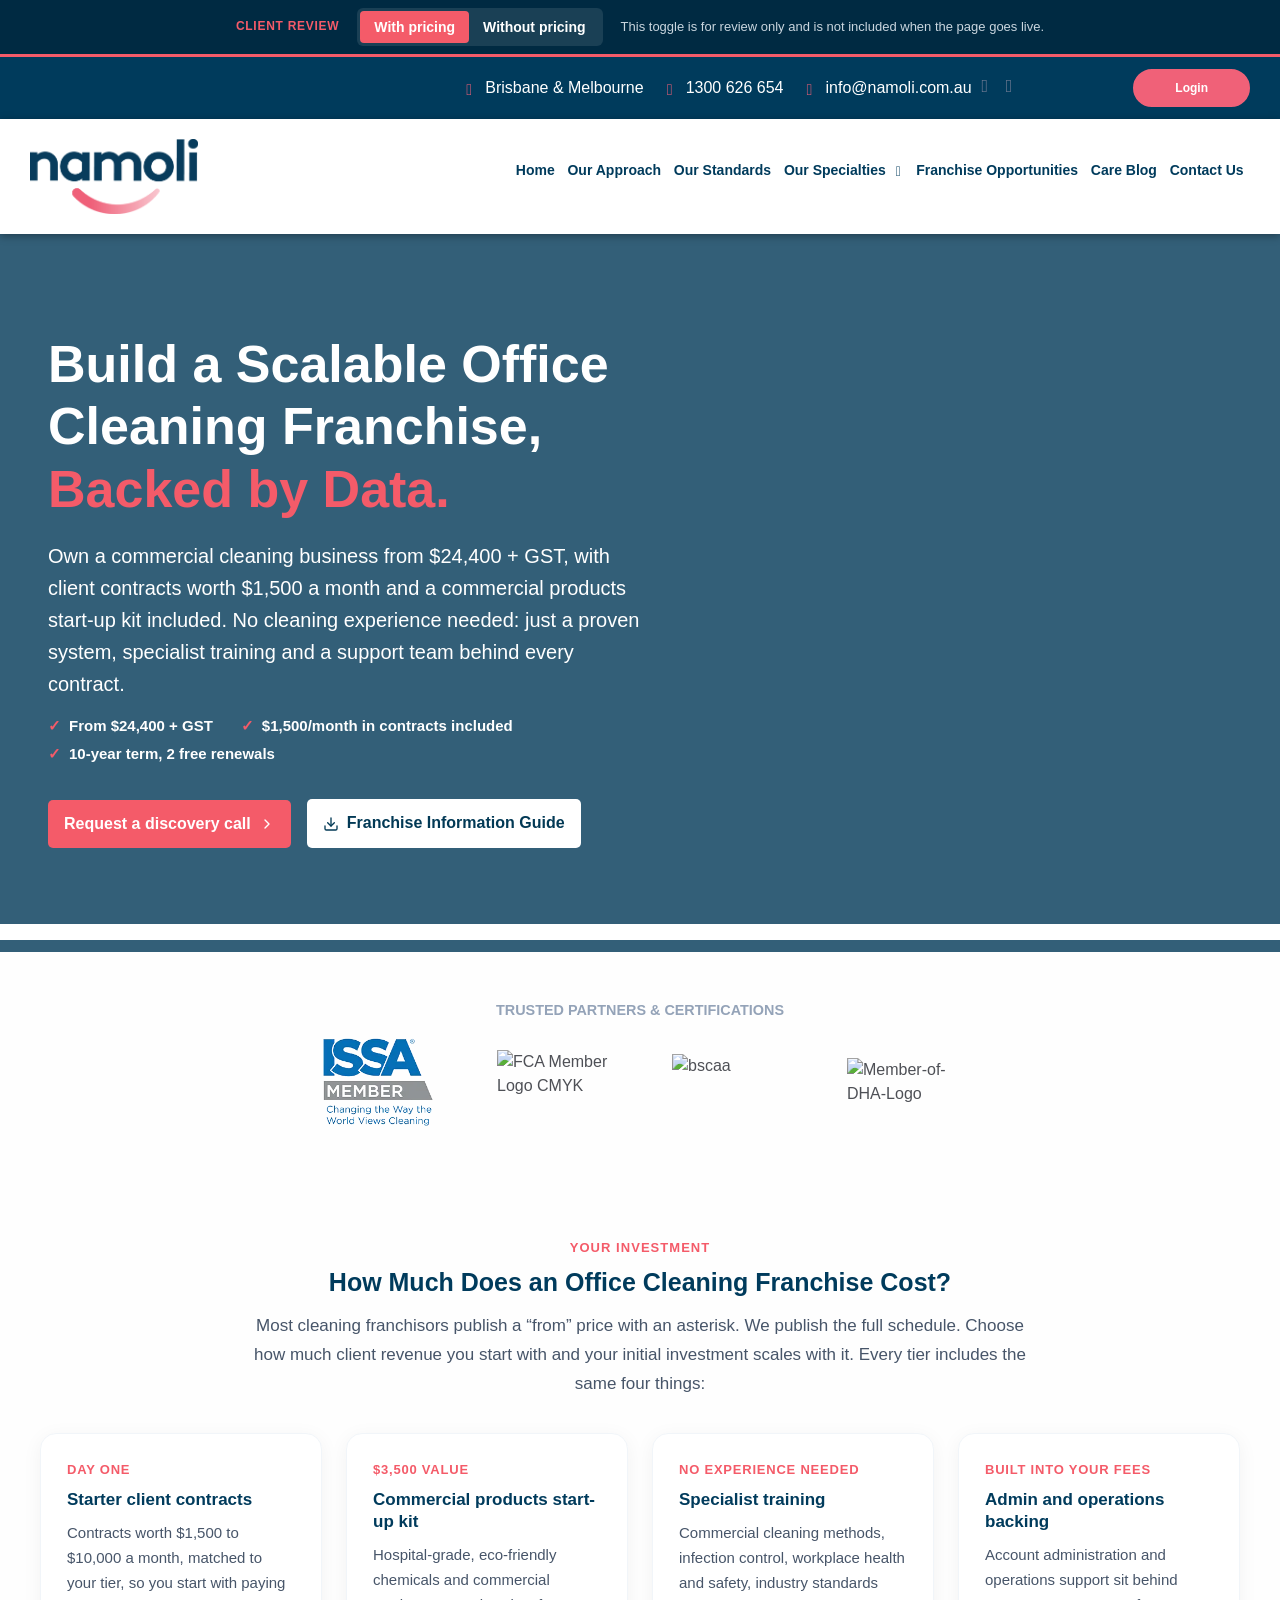
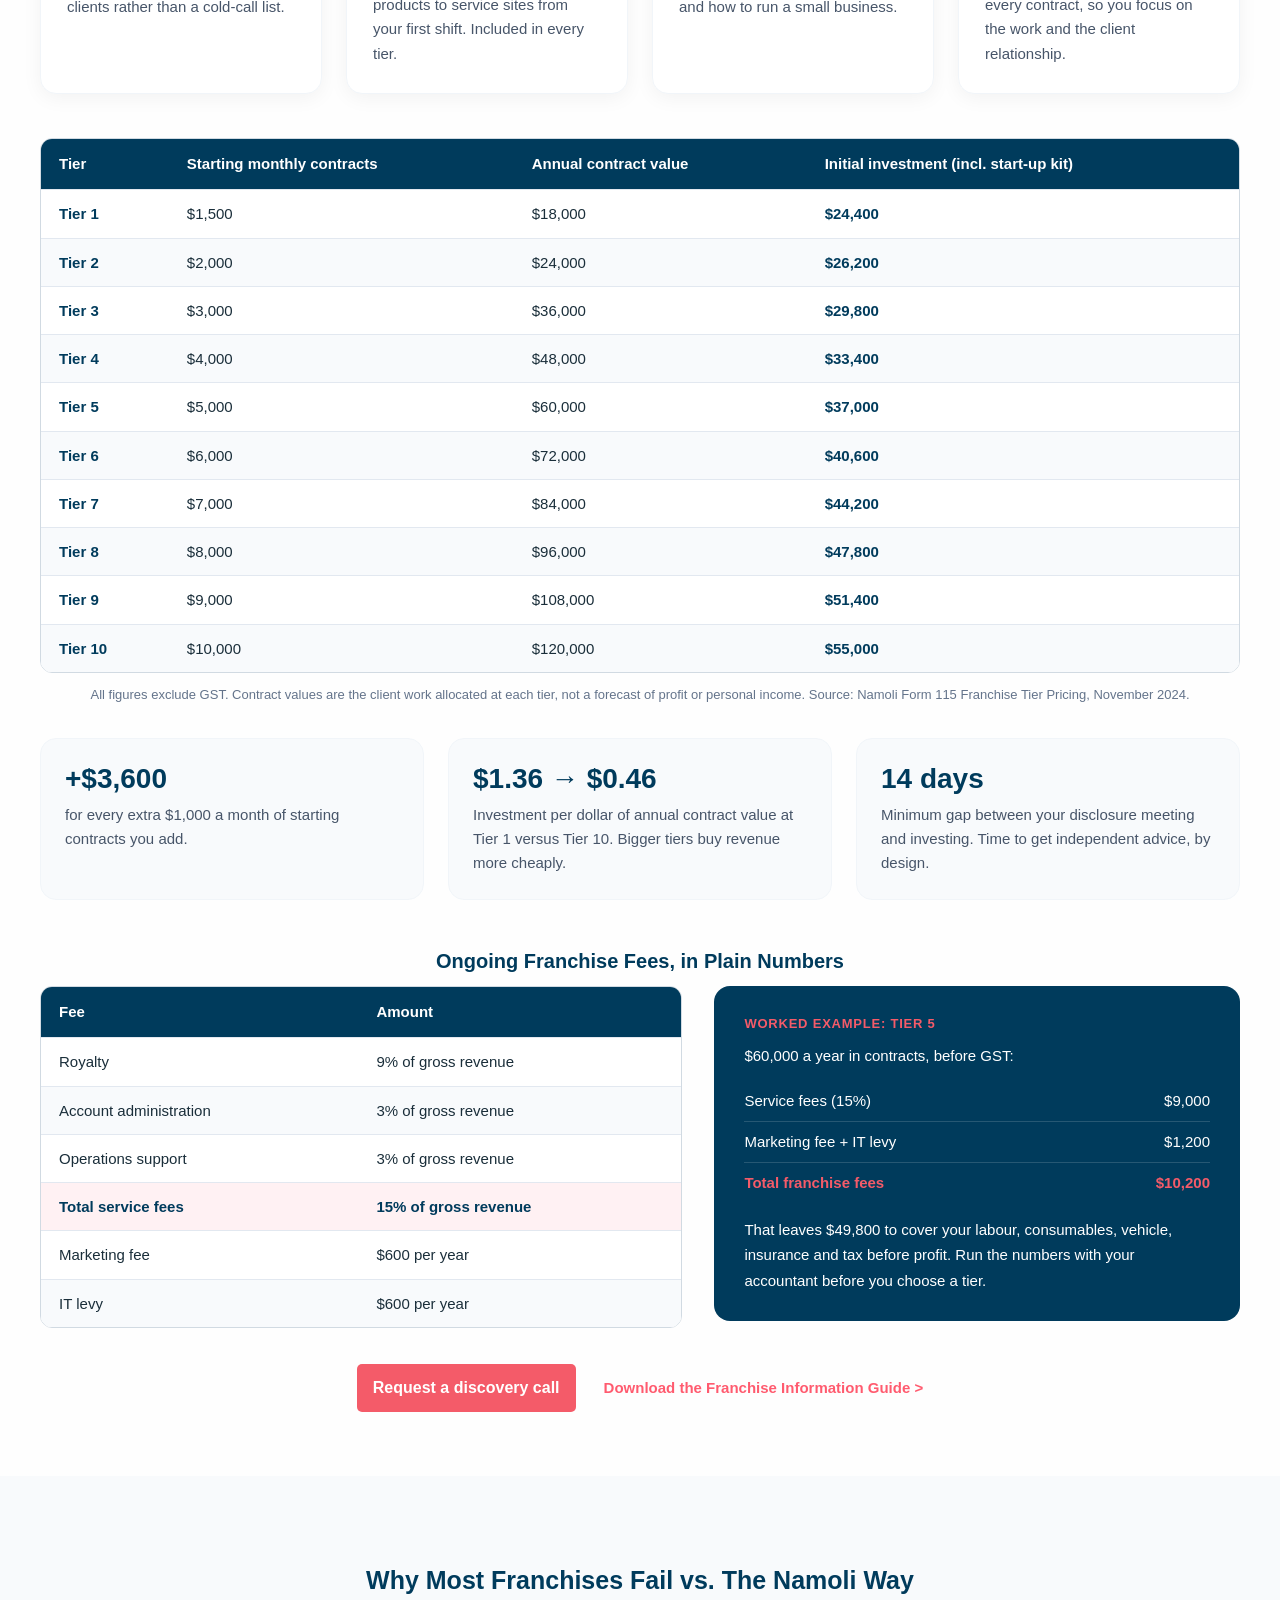
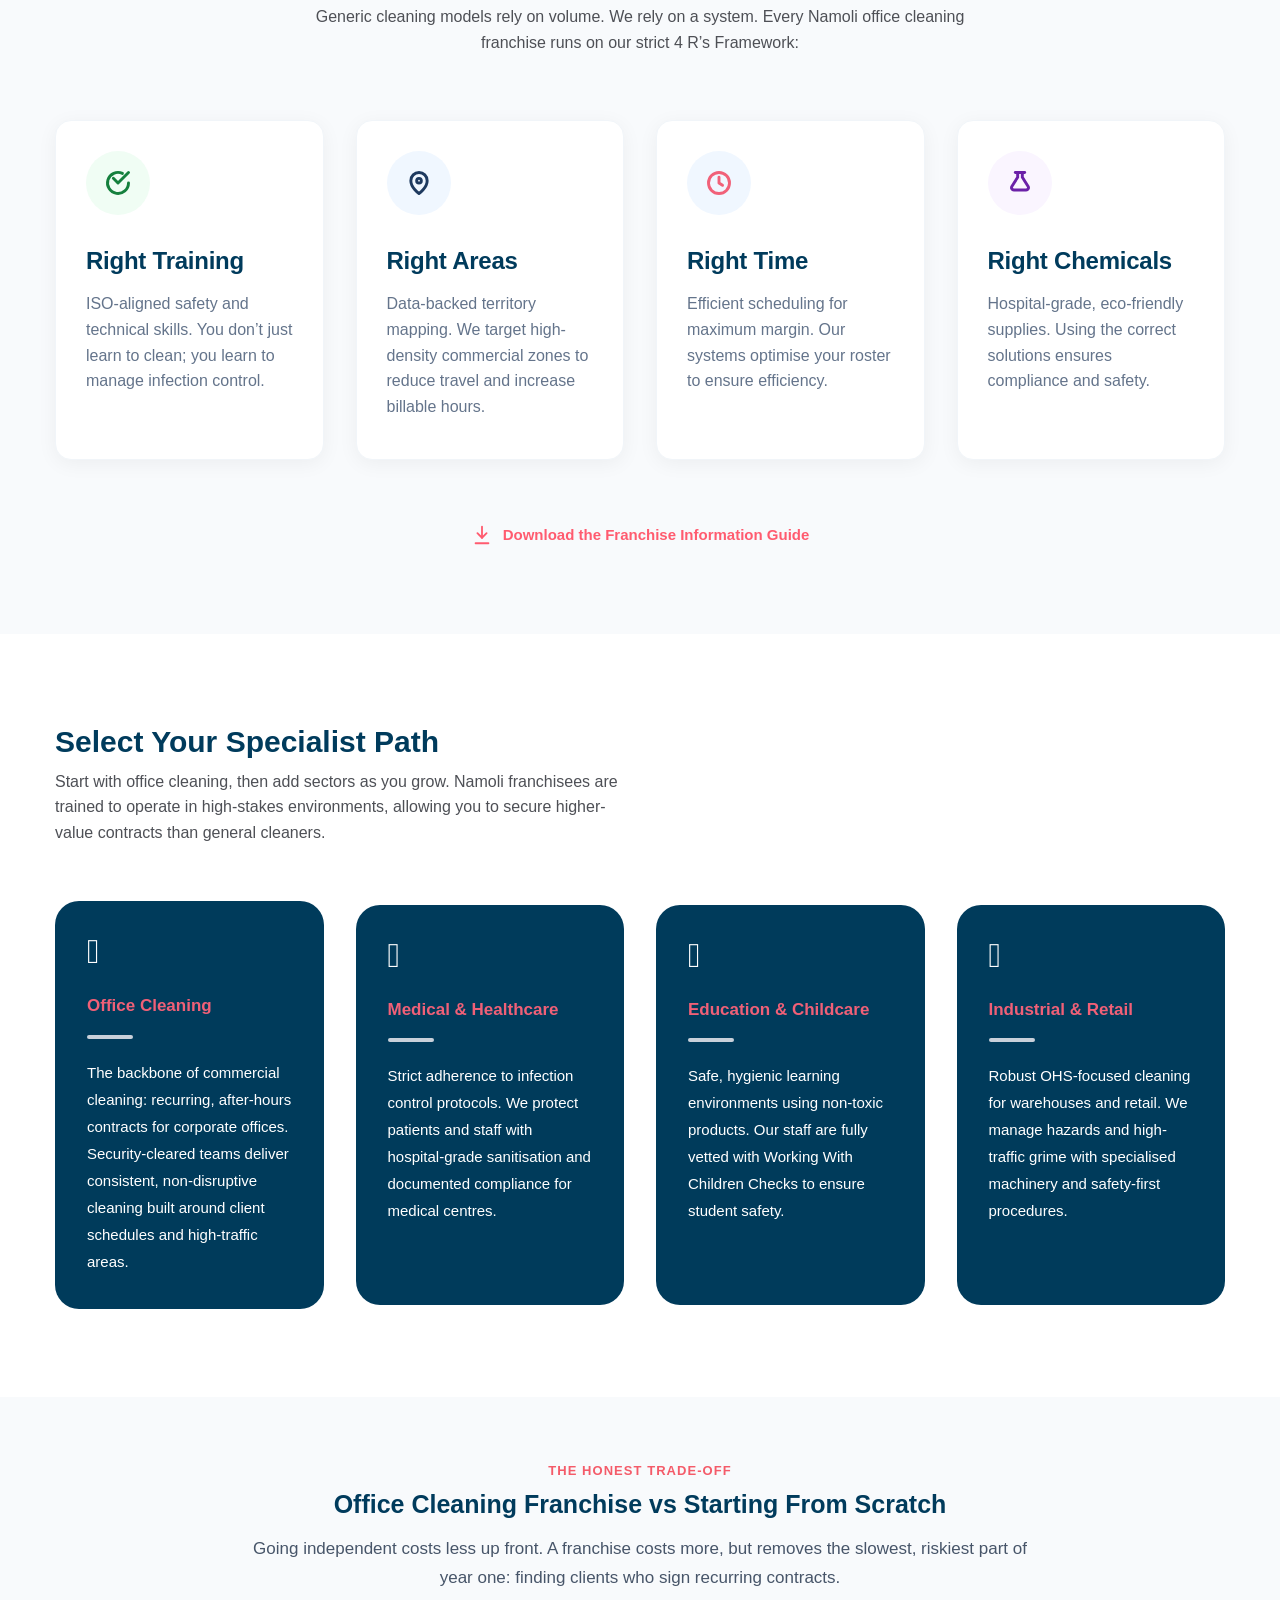
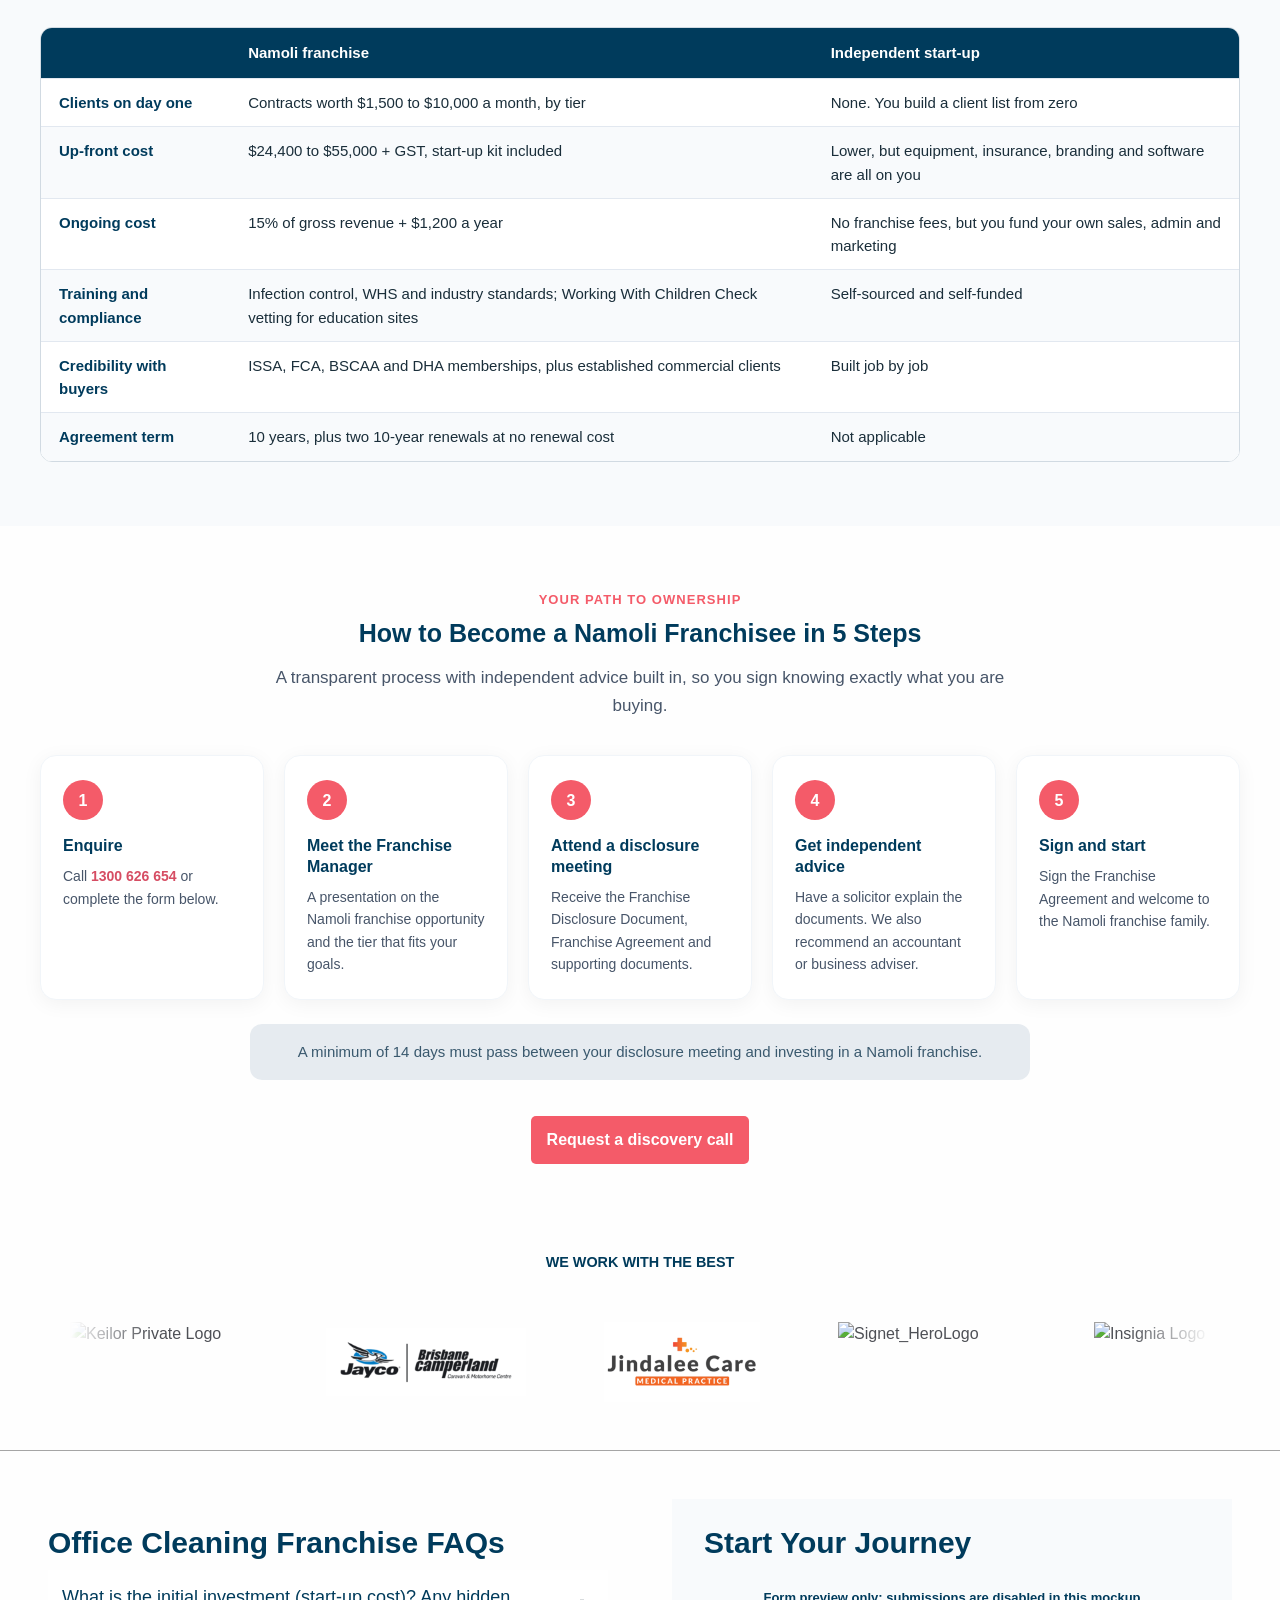
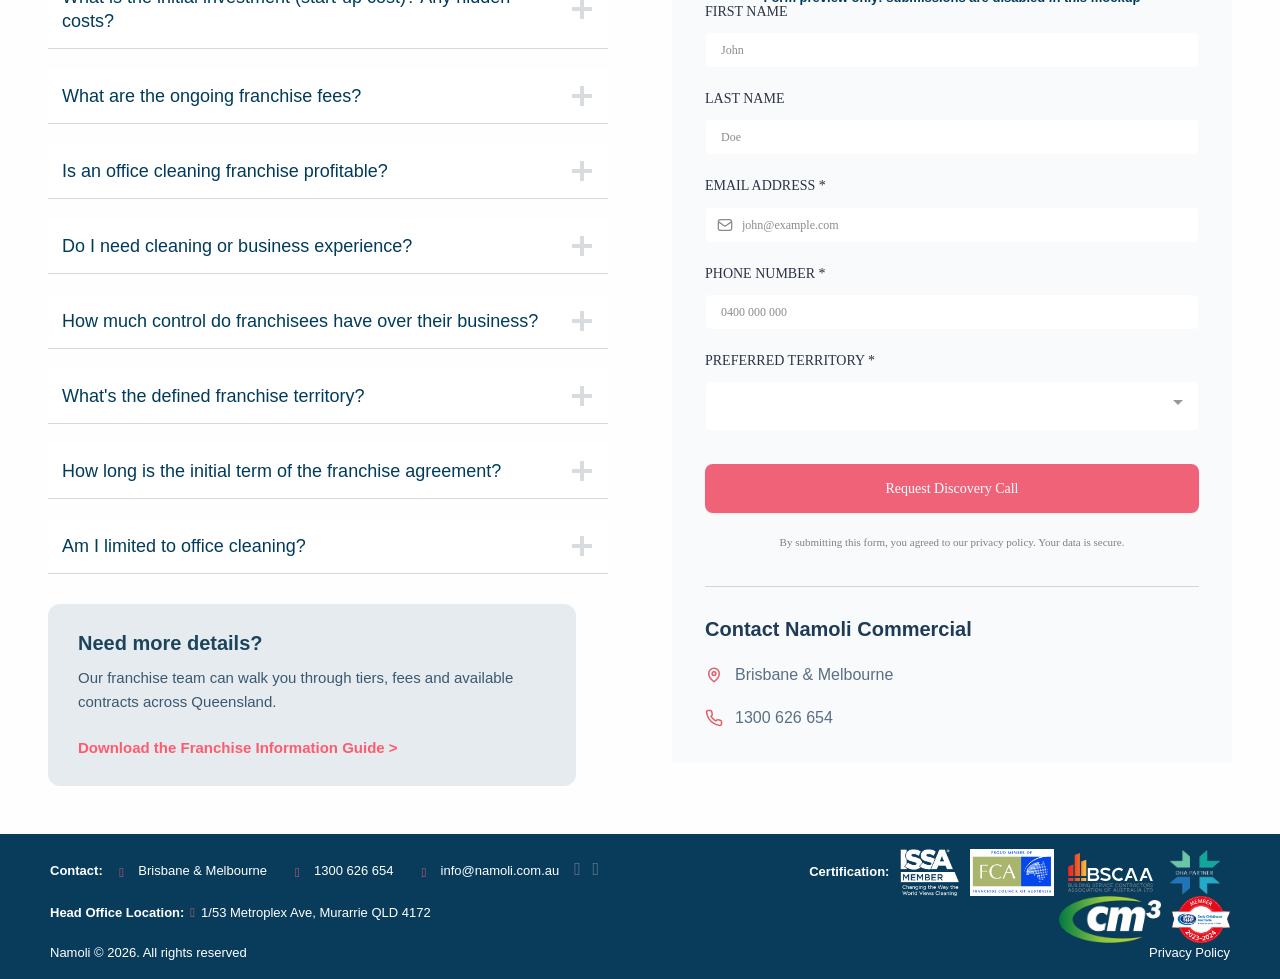
==== site/index.html @ e5b9c38d "Namoli office cleaning franchise page mockup with GitHub Pages deploy Two client-review versions of " ====
<!DOCTYPE html>
<!-- saved from url=(0036)https://www.namoli.com.au/franchise/ -->
<html class="" lang="en-AU" data-whatinput="keyboard" data-whatintent="mouse" style="scroll-behavior: auto;"><head><meta http-equiv="Content-Type" content="text/html; charset=UTF-8">
		
		<meta http-equiv="X-UA-Compatible" content="IE=edge">
		<meta name="viewport" content="width=device-width, initial-scale=1.0">
		<meta class="foundation-mq">
		
		<meta name="robots" content="index, follow, max-image-preview:large, max-snippet:-1, max-video-preview:-1">
        
        <!-- Sharing Meta Data -->
        <meta property="og:image" content="https://www.namoli.com.au/wp-content/uploads/2021/11/namoli-fadedlogo.png" class="hi-seo-meta-tag">
        <meta name="twitter:image" content="https://www.namoli.com.au/wp-content/uploads/2021/11/namoli-fadedlogo.png" class="hi-seo-meta-tag">
	<!-- This site is optimized with the Yoast SEO plugin v28.7 - https://yoast.com/product/yoast-seo-wordpress/ -->
	<title>Office Cleaning Franchise Brisbane &amp; QLD | From $24,400 + GST | Namoli</title>
	<meta name="description" content="Own a Namoli office cleaning franchise from $24,400 + GST with $1,500/month in client contracts included. See all 10 tiers, every fee and the 5-step path.">
	<meta name="robots" content="noindex, nofollow">
	<!-- Admin only notice: this page does not show a meta description because it does not have one, either write it for this page specifically or go into the [Yoast SEO - Settings] menu and set up a template. -->
	<link rel="canonical" href="https://www.namoli.com.au/franchise/" class="yoast-seo-meta-tag">
	<meta property="og:locale" content="en_US" class="yoast-seo-meta-tag">
	<meta property="og:type" content="article" class="yoast-seo-meta-tag">
	<meta property="og:title" content="Office Cleaning Franchise Brisbane &amp; QLD | From $24,400 + GST | Namoli" class="yoast-seo-meta-tag">
	<meta property="og:description" content="Own a Namoli office cleaning franchise from $24,400 + GST with $1,500/month in client contracts included. See all 10 tiers, every fee and the 5-step path." class="yoast-seo-meta-tag">
	<meta property="og:url" content="https://www.namoli.com.au/franchise/" class="yoast-seo-meta-tag">
	<meta property="og:site_name" content="Namoli" class="yoast-seo-meta-tag">
	<meta property="article:modified_time" content="2026-08-24T03:28:00+00:00" class="yoast-seo-meta-tag">
	<meta property="og:image" content="https://www.namoli.com.au/wp-content/uploads/2022/06/issa-member-logo-converted.png" class="yoast-seo-meta-tag">
	<meta property="og:image:width" content="200" class="yoast-seo-meta-tag">
	<meta property="og:image:height" content="159" class="yoast-seo-meta-tag">
	<meta property="og:image:type" content="image/png" class="yoast-seo-meta-tag">
	<meta name="twitter:card" content="summary_large_image" class="yoast-seo-meta-tag">
	<meta name="twitter:label1" content="Est. reading time" class="yoast-seo-meta-tag">
	<meta name="twitter:data1" content="3 minutes" class="yoast-seo-meta-tag">
	<script type="application/ld+json" class="yoast-schema-graph">{"@context":"https:\/\/schema.org","@graph":[{"@type":"WebPage","@id":"https:\/\/www.namoli.com.au\/franchise\/","url":"https:\/\/www.namoli.com.au\/franchise\/","name":"Franchise - Namoli","isPartOf":{"@id":"https:\/\/www.namoli.com.au\/#website"},"primaryImageOfPage":{"@id":"https:\/\/www.namoli.com.au\/franchise\/#primaryimage"},"image":{"@id":"https:\/\/www.namoli.com.au\/franchise\/#primaryimage"},"thumbnailUrl":"https:\/\/www.namoli.com.au\/wp-content\/uploads\/2022\/06\/issa-member-logo-converted.png","datePublished":"2026-04-21T08:01:18+00:00","dateModified":"2026-08-24T03:28:00+00:00","breadcrumb":{"@id":"https:\/\/www.namoli.com.au\/franchise\/#breadcrumb"},"inLanguage":"en-AU","potentialAction":[{"@type":"ReadAction","target":["https:\/\/www.namoli.com.au\/franchise\/"]}]},{"@type":"ImageObject","inLanguage":"en-AU","@id":"https:\/\/www.namoli.com.au\/franchise\/#primaryimage","url":"https:\/\/www.namoli.com.au\/wp-content\/uploads\/2022\/06\/issa-member-logo-converted.png","contentUrl":"https:\/\/www.namoli.com.au\/wp-content\/uploads\/2022\/06\/issa-member-logo-converted.png","width":200,"height":159,"caption":"issa-member-logo-converted"},{"@type":"BreadcrumbList","@id":"https:\/\/www.namoli.com.au\/franchise\/#breadcrumb","itemListElement":[{"@type":"ListItem","position":1,"name":"Home","item":"https:\/\/www.namoli.com.au\/"},{"@type":"ListItem","position":2,"name":"Franchise"}]},{"@type":"WebSite","@id":"https:\/\/www.namoli.com.au\/#website","url":"https:\/\/www.namoli.com.au\/","name":"Namoli","description":"","potentialAction":[{"@type":"SearchAction","target":{"@type":"EntryPoint","urlTemplate":"https:\/\/www.namoli.com.au\/?s={search_term_string}"},"query-input":{"@type":"PropertyValueSpecification","valueRequired":true,"valueName":"search_term_string"}}],"inLanguage":"en-AU"}]}</script>
	<!-- / Yoast SEO plugin. -->


<link rel="dns-prefetch" href="https://cdnjs.cloudflare.com/">
<link rel="dns-prefetch" href="https://unpkg.com/">
<link rel="alternate" type="application/rss+xml" title="Namoli » Feed" href="https://www.namoli.com.au/feed/">
<link rel="alternate" type="application/rss+xml" title="Namoli » Comments Feed" href="https://www.namoli.com.au/comments/feed/">
<link rel="alternate" title="oEmbed (JSON)" type="application/json+oembed" href="https://www.namoli.com.au/wp-json/oembed/1.0/embed?url=https%3A%2F%2Fwww.namoli.com.au%2Ffranchise%2F">
<link rel="alternate" title="oEmbed (XML)" type="text/xml+oembed" href="https://www.namoli.com.au/wp-json/oembed/1.0/embed?url=https%3A%2F%2Fwww.namoli.com.au%2Ffranchise%2F&amp;format=xml">
<link href="assets/css" rel="stylesheet"><!-- Icons & Favicons -->
        <link rel="shortcut icon" href="https://www.namoli.com.au/wp-content/uploads/2021/09/favicon.png" type="image/x-icon">
        <link rel="icon" href="https://www.namoli.com.au/wp-content/uploads/2021/09/favicon.png" type="image/x-icon" sizes="32x32">
        <link rel="icon" href="https://www.namoli.com.au/wp-content/uploads/2021/09/favicon.png" type="image/x-icon" sizes="192x192">
        <link rel="apple-touch-icon" href="https://www.namoli.com.au/wp-content/uploads/2021/09/favicon.png">
        <link rel="apple-touch-icon-precomposed" href="https://www.namoli.com.au/wp-content/uploads/2021/09/favicon.png">
        <meta name="msapplication-TileImage" content="https://www.namoli.com.au/wp-content/uploads/2021/09/favicon.png">
        <meta name="msapplication-TileColor" content="#f06178">
        <meta name="theme-color" content="#f06178">

        <link rel="pingback" href="https://www.namoli.com.au/xmlrpc.php">
        
        <!-- Font Awesome -->
        <script src="assets/c8ebe26dd2.js" crossorigin="anonymous"></script><style media="all" id="fa-kit-upload"></style><style media="all" id="fa-v4-font-face">/*!
 * Font Awesome Pro 5.15.4 by @fontawesome - https://fontawesome.com
 * License - https://fontawesome.com/license (Commercial License)
 */@font-face{font-family:"FontAwesome";font-display:block;src:url(https://ka-p.fontawesome.com/releases/v5.15.4/webfonts/pro-fa-solid-900-5.0.0.eot);src:url(https://ka-p.fontawesome.com/releases/v5.15.4/webfonts/pro-fa-solid-900-5.0.0.eot?#iefix) format("embedded-opentype"),url(https://ka-p.fontawesome.com/releases/v5.15.4/webfonts/pro-fa-solid-900-5.0.0.woff2) format("woff2"),url(https://ka-p.fontawesome.com/releases/v5.15.4/webfonts/pro-fa-solid-900-5.0.0.woff) format("woff"),url(https://ka-p.fontawesome.com/releases/v5.15.4/webfonts/pro-fa-solid-900-5.0.0.ttf) format("truetype"),url(https://ka-p.fontawesome.com/releases/v5.15.4/webfonts/pro-fa-solid-900-5.0.0.svg#fontawesome) format("svg")}@font-face{font-family:"FontAwesome";font-display:block;src:url(https://ka-p.fontawesome.com/releases/v5.15.4/webfonts/pro-fa-brands-400-5.0.0.eot);src:url(https://ka-p.fontawesome.com/releases/v5.15.4/webfonts/pro-fa-brands-400-5.0.0.eot?#iefix) format("embedded-opentype"),url(https://ka-p.fontawesome.com/releases/v5.15.4/webfonts/pro-fa-brands-400-5.0.0.woff2) format("woff2"),url(https://ka-p.fontawesome.com/releases/v5.15.4/webfonts/pro-fa-brands-400-5.0.0.woff) format("woff"),url(https://ka-p.fontawesome.com/releases/v5.15.4/webfonts/pro-fa-brands-400-5.0.0.ttf) format("truetype"),url(https://ka-p.fontawesome.com/releases/v5.15.4/webfonts/pro-fa-brands-400-5.0.0.svg#fontawesome) format("svg")}@font-face{font-family:"FontAwesome";font-display:block;src:url(https://ka-p.fontawesome.com/releases/v5.15.4/webfonts/pro-fa-regular-400-5.0.0.eot);src:url(https://ka-p.fontawesome.com/releases/v5.15.4/webfonts/pro-fa-regular-400-5.0.0.eot?#iefix) format("embedded-opentype"),url(https://ka-p.fontawesome.com/releases/v5.15.4/webfonts/pro-fa-regular-400-5.0.0.woff2) format("woff2"),url(https://ka-p.fontawesome.com/releases/v5.15.4/webfonts/pro-fa-regular-400-5.0.0.woff) format("woff"),url(https://ka-p.fontawesome.com/releases/v5.15.4/webfonts/pro-fa-regular-400-5.0.0.ttf) format("truetype"),url(https://ka-p.fontawesome.com/releases/v5.15.4/webfonts/pro-fa-regular-400-5.0.0.svg#fontawesome) format("svg");unicode-range:U+f022,U+f024,U+f044,U+f057-f059,U+f07c,U+f089,U+f094,U+f09d,U+f0a4-f0a7,U+f0ea,U+f0f8,U+f0fe,U+f11c,U+f146,U+f14a,U+f14d,U+f150-f152,U+f191-f192,U+f1ad,U+f1cd,U+f1d8,U+f1ea,U+f255-f258,U+f25a-f25b,U+f28b,U+f28d,U+f2d0,U+f2d2,U+f410}@font-face{font-family:"FontAwesome";font-display:block;src:url(https://ka-p.fontawesome.com/releases/v5.15.4/webfonts/pro-fa-regular-400-5.0.3.eot);src:url(https://ka-p.fontawesome.com/releases/v5.15.4/webfonts/pro-fa-regular-400-5.0.3.eot?#iefix) format("embedded-opentype"),url(https://ka-p.fontawesome.com/releases/v5.15.4/webfonts/pro-fa-regular-400-5.0.3.woff2) format("woff2"),url(https://ka-p.fontawesome.com/releases/v5.15.4/webfonts/pro-fa-regular-400-5.0.3.woff) format("woff"),url(https://ka-p.fontawesome.com/releases/v5.15.4/webfonts/pro-fa-regular-400-5.0.3.ttf) format("truetype"),url(https://ka-p.fontawesome.com/releases/v5.15.4/webfonts/pro-fa-regular-400-5.0.3.svg#fontawesome) format("svg");unicode-range:U+f2b9,U+f2bb,U+f2c1}@font-face{font-family:"FontAwesome";font-display:block;src:url(https://ka-p.fontawesome.com/releases/v5.15.4/webfonts/pro-fa-brands-400-5.0.3.eot);src:url(https://ka-p.fontawesome.com/releases/v5.15.4/webfonts/pro-fa-brands-400-5.0.3.eot?#iefix) format("embedded-opentype"),url(https://ka-p.fontawesome.com/releases/v5.15.4/webfonts/pro-fa-brands-400-5.0.3.woff2) format("woff2"),url(https://ka-p.fontawesome.com/releases/v5.15.4/webfonts/pro-fa-brands-400-5.0.3.woff) format("woff"),url(https://ka-p.fontawesome.com/releases/v5.15.4/webfonts/pro-fa-brands-400-5.0.3.ttf) format("truetype"),url(https://ka-p.fontawesome.com/releases/v5.15.4/webfonts/pro-fa-brands-400-5.0.3.svg#fontawesome) format("svg");unicode-range:U+f18d,U+f1b5,U+f1d7,U+f210,U+f216,U+f286,U+f2b1}@font-face{font-family:"FontAwesome";font-display:block;src:url(https://ka-p.fontawesome.com/releases/v5.15.4/webfonts/pro-fa-solid-900-5.0.3.eot);src:url(https://ka-p.fontawesome.com/releases/v5.15.4/webfonts/pro-fa-solid-900-5.0.3.eot?#iefix) format("embedded-opentype"),url(https://ka-p.fontawesome.com/releases/v5.15.4/webfonts/pro-fa-solid-900-5.0.3.woff2) format("woff2"),url(https://ka-p.fontawesome.com/releases/v5.15.4/webfonts/pro-fa-solid-900-5.0.3.woff) format("woff"),url(https://ka-p.fontawesome.com/releases/v5.15.4/webfonts/pro-fa-solid-900-5.0.3.ttf) format("truetype"),url(https://ka-p.fontawesome.com/releases/v5.15.4/webfonts/pro-fa-solid-900-5.0.3.svg#fontawesome) format("svg");unicode-range:U+f245}@font-face{font-family:"FontAwesome";font-display:block;src:url(https://ka-p.fontawesome.com/releases/v5.15.4/webfonts/pro-fa-solid-900-5.11.0.eot);src:url(https://ka-p.fontawesome.com/releases/v5.15.4/webfonts/pro-fa-solid-900-5.11.0.eot?#iefix) format("embedded-opentype"),url(https://ka-p.fontawesome.com/releases/v5.15.4/webfonts/pro-fa-solid-900-5.11.0.woff2) format("woff2"),url(https://ka-p.fontawesome.com/releases/v5.15.4/webfonts/pro-fa-solid-900-5.11.0.woff) format("woff"),url(https://ka-p.fontawesome.com/releases/v5.15.4/webfonts/pro-fa-solid-900-5.11.0.ttf) format("truetype"),url(https://ka-p.fontawesome.com/releases/v5.15.4/webfonts/pro-fa-solid-900-5.11.0.svg#fontawesome) format("svg");unicode-range:U+f001,U+f02f,U+f042,U+f091,U+f104-f105,U+f11b,U+f13d,U+f1ac,U+f1ec,U+f223,U+f225,U+f22a-f22c,U+f26c,U+f29d}@font-face{font-family:"FontAwesome";font-display:block;src:url(https://ka-p.fontawesome.com/releases/v5.15.4/webfonts/pro-fa-regular-400-5.11.0.eot);src:url(https://ka-p.fontawesome.com/releases/v5.15.4/webfonts/pro-fa-regular-400-5.11.0.eot?#iefix) format("embedded-opentype"),url(https://ka-p.fontawesome.com/releases/v5.15.4/webfonts/pro-fa-regular-400-5.11.0.woff2) format("woff2"),url(https://ka-p.fontawesome.com/releases/v5.15.4/webfonts/pro-fa-regular-400-5.11.0.woff) format("woff"),url(https://ka-p.fontawesome.com/releases/v5.15.4/webfonts/pro-fa-regular-400-5.11.0.ttf) format("truetype"),url(https://ka-p.fontawesome.com/releases/v5.15.4/webfonts/pro-fa-regular-400-5.11.0.svg#fontawesome) format("svg");unicode-range:U+f0f3,U+f24d}@font-face{font-family:"FontAwesome";font-display:block;src:url(https://ka-p.fontawesome.com/releases/v5.15.4/webfonts/pro-fa-solid-900-5.9.0.eot);src:url(https://ka-p.fontawesome.com/releases/v5.15.4/webfonts/pro-fa-solid-900-5.9.0.eot?#iefix) format("embedded-opentype"),url(https://ka-p.fontawesome.com/releases/v5.15.4/webfonts/pro-fa-solid-900-5.9.0.woff2) format("woff2"),url(https://ka-p.fontawesome.com/releases/v5.15.4/webfonts/pro-fa-solid-900-5.9.0.woff) format("woff"),url(https://ka-p.fontawesome.com/releases/v5.15.4/webfonts/pro-fa-solid-900-5.9.0.ttf) format("truetype"),url(https://ka-p.fontawesome.com/releases/v5.15.4/webfonts/pro-fa-solid-900-5.9.0.svg#fontawesome) format("svg");unicode-range:U+f036-f03c,U+f0ae,U+f0ca-f0cd,U+f15d-f15e,U+f160-f163,U+f1dd}@font-face{font-family:"FontAwesome";font-display:block;src:url(https://ka-p.fontawesome.com/releases/v5.15.4/webfonts/pro-fa-solid-900-5.0.7.eot);src:url(https://ka-p.fontawesome.com/releases/v5.15.4/webfonts/pro-fa-solid-900-5.0.7.eot?#iefix) format("embedded-opentype"),url(https://ka-p.fontawesome.com/releases/v5.15.4/webfonts/pro-fa-solid-900-5.0.7.woff2) format("woff2"),url(https://ka-p.fontawesome.com/releases/v5.15.4/webfonts/pro-fa-solid-900-5.0.7.woff) format("woff"),url(https://ka-p.fontawesome.com/releases/v5.15.4/webfonts/pro-fa-solid-900-5.0.7.ttf) format("truetype"),url(https://ka-p.fontawesome.com/releases/v5.15.4/webfonts/pro-fa-solid-900-5.0.7.svg#fontawesome) format("svg");unicode-range:U+f0d1,U+f0f1,U+f0f9,U+f21e}@font-face{font-family:"FontAwesome";font-display:block;src:url(https://ka-p.fontawesome.com/releases/v5.15.4/webfonts/pro-fa-brands-400-5.12.0.eot);src:url(https://ka-p.fontawesome.com/releases/v5.15.4/webfonts/pro-fa-brands-400-5.12.0.eot?#iefix) format("embedded-opentype"),url(https://ka-p.fontawesome.com/releases/v5.15.4/webfonts/pro-fa-brands-400-5.12.0.woff2) format("woff2"),url(https://ka-p.fontawesome.com/releases/v5.15.4/webfonts/pro-fa-brands-400-5.12.0.woff) format("woff"),url(https://ka-p.fontawesome.com/releases/v5.15.4/webfonts/pro-fa-brands-400-5.12.0.ttf) format("truetype"),url(https://ka-p.fontawesome.com/releases/v5.15.4/webfonts/pro-fa-brands-400-5.12.0.svg#fontawesome) format("svg");unicode-range:U+f17b,U+f1e8,U+f267,U+f269,U+f2ae,U+f2c5}@font-face{font-family:"FontAwesome";font-display:block;src:url(https://ka-p.fontawesome.com/releases/v5.15.4/webfonts/pro-fa-solid-900-5.12.0.eot);src:url(https://ka-p.fontawesome.com/releases/v5.15.4/webfonts/pro-fa-solid-900-5.12.0.eot?#iefix) format("embedded-opentype"),url(https://ka-p.fontawesome.com/releases/v5.15.4/webfonts/pro-fa-solid-900-5.12.0.woff2) format("woff2"),url(https://ka-p.fontawesome.com/releases/v5.15.4/webfonts/pro-fa-solid-900-5.12.0.woff) format("woff"),url(https://ka-p.fontawesome.com/releases/v5.15.4/webfonts/pro-fa-solid-900-5.12.0.ttf) format("truetype"),url(https://ka-p.fontawesome.com/releases/v5.15.4/webfonts/pro-fa-solid-900-5.12.0.svg#fontawesome) format("svg");unicode-range:U+f135,U+f1e6,U+f2cc-f2cd,U+f422,U+f424}@font-face{font-family:"FontAwesome";font-display:block;src:url(https://ka-p.fontawesome.com/releases/v5.15.4/webfonts/pro-fa-regular-400-5.12.0.eot);src:url(https://ka-p.fontawesome.com/releases/v5.15.4/webfonts/pro-fa-regular-400-5.12.0.eot?#iefix) format("embedded-opentype"),url(https://ka-p.fontawesome.com/releases/v5.15.4/webfonts/pro-fa-regular-400-5.12.0.woff2) format("woff2"),url(https://ka-p.fontawesome.com/releases/v5.15.4/webfonts/pro-fa-regular-400-5.12.0.woff) format("woff"),url(https://ka-p.fontawesome.com/releases/v5.15.4/webfonts/pro-fa-regular-400-5.12.0.ttf) format("truetype"),url(https://ka-p.fontawesome.com/releases/v5.15.4/webfonts/pro-fa-regular-400-5.12.0.svg#fontawesome) format("svg");unicode-range:U+f259}@font-face{font-family:"FontAwesome";font-display:block;src:url(https://ka-p.fontawesome.com/releases/v5.15.4/webfonts/pro-fa-brands-400-5.8.0.eot);src:url(https://ka-p.fontawesome.com/releases/v5.15.4/webfonts/pro-fa-brands-400-5.8.0.eot?#iefix) format("embedded-opentype"),url(https://ka-p.fontawesome.com/releases/v5.15.4/webfonts/pro-fa-brands-400-5.8.0.woff2) format("woff2"),url(https://ka-p.fontawesome.com/releases/v5.15.4/webfonts/pro-fa-brands-400-5.8.0.woff) format("woff"),url(https://ka-p.fontawesome.com/releases/v5.15.4/webfonts/pro-fa-brands-400-5.8.0.ttf) format("truetype"),url(https://ka-p.fontawesome.com/releases/v5.15.4/webfonts/pro-fa-brands-400-5.8.0.svg#fontawesome) format("svg");unicode-range:U+f171,U+f179,U+f1e9,U+f27c}@font-face{font-family:"FontAwesome";font-display:block;src:url(https://ka-p.fontawesome.com/releases/v5.15.4/webfonts/pro-fa-solid-900-5.8.0.eot);src:url(https://ka-p.fontawesome.com/releases/v5.15.4/webfonts/pro-fa-solid-900-5.8.0.eot?#iefix) format("embedded-opentype"),url(https://ka-p.fontawesome.com/releases/v5.15.4/webfonts/pro-fa-solid-900-5.8.0.woff2) format("woff2"),url(https://ka-p.fontawesome.com/releases/v5.15.4/webfonts/pro-fa-solid-900-5.8.0.woff) format("woff"),url(https://ka-p.fontawesome.com/releases/v5.15.4/webfonts/pro-fa-solid-900-5.8.0.ttf) format("truetype"),url(https://ka-p.fontawesome.com/releases/v5.15.4/webfonts/pro-fa-solid-900-5.8.0.svg#fontawesome) format("svg");unicode-range:U+f01e,U+f021,U+f026,U+f076,U+f12d}@font-face{font-family:"FontAwesome";font-display:block;src:url(https://ka-p.fontawesome.com/releases/v5.15.4/webfonts/pro-fa-solid-900-5.0.9.eot);src:url(https://ka-p.fontawesome.com/releases/v5.15.4/webfonts/pro-fa-solid-900-5.0.9.eot?#iefix) format("embedded-opentype"),url(https://ka-p.fontawesome.com/releases/v5.15.4/webfonts/pro-fa-solid-900-5.0.9.woff2) format("woff2"),url(https://ka-p.fontawesome.com/releases/v5.15.4/webfonts/pro-fa-solid-900-5.0.9.woff) format("woff"),url(https://ka-p.fontawesome.com/releases/v5.15.4/webfonts/pro-fa-solid-900-5.0.9.ttf) format("truetype"),url(https://ka-p.fontawesome.com/releases/v5.15.4/webfonts/pro-fa-solid-900-5.0.9.svg#fontawesome) format("svg");unicode-range:U+f03d,U+f06c,U+f0f2,U+f10d-f10e,U+f187}@font-face{font-family:"FontAwesome";font-display:block;src:url(https://ka-p.fontawesome.com/releases/v5.15.4/webfonts/pro-fa-regular-400-5.0.9.eot);src:url(https://ka-p.fontawesome.com/releases/v5.15.4/webfonts/pro-fa-regular-400-5.0.9.eot?#iefix) format("embedded-opentype"),url(https://ka-p.fontawesome.com/releases/v5.15.4/webfonts/pro-fa-regular-400-5.0.9.woff2) format("woff2"),url(https://ka-p.fontawesome.com/releases/v5.15.4/webfonts/pro-fa-regular-400-5.0.9.woff) format("woff"),url(https://ka-p.fontawesome.com/releases/v5.15.4/webfonts/pro-fa-regular-400-5.0.9.ttf) format("truetype"),url(https://ka-p.fontawesome.com/releases/v5.15.4/webfonts/pro-fa-regular-400-5.0.9.svg#fontawesome) format("svg");unicode-range:U+f086,U+f2b5}@font-face{font-family:"FontAwesome";font-display:block;src:url(https://ka-p.fontawesome.com/releases/v5.15.4/webfonts/pro-fa-solid-900-5.10.2.eot);src:url(https://ka-p.fontawesome.com/releases/v5.15.4/webfonts/pro-fa-solid-900-5.10.2.eot?#iefix) format("embedded-opentype"),url(https://ka-p.fontawesome.com/releases/v5.15.4/webfonts/pro-fa-solid-900-5.10.2.woff2) format("woff2"),url(https://ka-p.fontawesome.com/releases/v5.15.4/webfonts/pro-fa-solid-900-5.10.2.woff) format("woff"),url(https://ka-p.fontawesome.com/releases/v5.15.4/webfonts/pro-fa-solid-900-5.10.2.ttf) format("truetype"),url(https://ka-p.fontawesome.com/releases/v5.15.4/webfonts/pro-fa-solid-900-5.10.2.svg#fontawesome) format("svg");unicode-range:U+f02c,U+f031-f035,U+f04b-f04d,U+f056,U+f073,U+f08d,U+f095,U+f0a3,U+f0dc-f0de,U+f110,U+f129-f12c,U+f193,U+f197,U+f1ab,U+f1ce,U+f1dc,U+f1f8,U+f29a,U+f29e,U+f2a7}@font-face{font-family:"FontAwesome";font-display:block;src:url(https://ka-p.fontawesome.com/releases/v5.15.4/webfonts/pro-fa-regular-400-5.10.2.eot);src:url(https://ka-p.fontawesome.com/releases/v5.15.4/webfonts/pro-fa-regular-400-5.10.2.eot?#iefix) format("embedded-opentype"),url(https://ka-p.fontawesome.com/releases/v5.15.4/webfonts/pro-fa-regular-400-5.10.2.woff2) format("woff2"),url(https://ka-p.fontawesome.com/releases/v5.15.4/webfonts/pro-fa-regular-400-5.10.2.woff) format("woff"),url(https://ka-p.fontawesome.com/releases/v5.15.4/webfonts/pro-fa-regular-400-5.10.2.ttf) format("truetype"),url(https://ka-p.fontawesome.com/releases/v5.15.4/webfonts/pro-fa-regular-400-5.10.2.svg#fontawesome) format("svg");unicode-range:U+f004-f005,U+f02e,U+f0c5,U+f0c7-f0c8,U+f0e0,U+f111,U+f133,U+f144,U+f15b-f15c,U+f164-f165,U+f1c1-f1c9,U+f1f9,U+f249,U+f271-f274,U+f2b6,U+f2ed}@font-face{font-family:"FontAwesome";font-display:block;src:url(https://ka-p.fontawesome.com/releases/v5.15.4/webfonts/pro-fa-solid-900-5.0.13.eot);src:url(https://ka-p.fontawesome.com/releases/v5.15.4/webfonts/pro-fa-solid-900-5.0.13.eot?#iefix) format("embedded-opentype"),url(https://ka-p.fontawesome.com/releases/v5.15.4/webfonts/pro-fa-solid-900-5.0.13.woff2) format("woff2"),url(https://ka-p.fontawesome.com/releases/v5.15.4/webfonts/pro-fa-solid-900-5.0.13.woff) format("woff"),url(https://ka-p.fontawesome.com/releases/v5.15.4/webfonts/pro-fa-solid-900-5.0.13.ttf) format("truetype"),url(https://ka-p.fontawesome.com/releases/v5.15.4/webfonts/pro-fa-solid-900-5.0.13.svg#fontawesome) format("svg");unicode-range:U+f010,U+f067,U+f072,U+f0ad,U+f0d6,U+f0e8,U+f130-f131,U+f24e}@font-face{font-family:"FontAwesome";font-display:block;src:url(https://ka-p.fontawesome.com/releases/v5.15.4/webfonts/pro-fa-regular-400-5.0.13.eot);src:url(https://ka-p.fontawesome.com/releases/v5.15.4/webfonts/pro-fa-regular-400-5.0.13.eot?#iefix) format("embedded-opentype"),url(https://ka-p.fontawesome.com/releases/v5.15.4/webfonts/pro-fa-regular-400-5.0.13.woff2) format("woff2"),url(https://ka-p.fontawesome.com/releases/v5.15.4/webfonts/pro-fa-regular-400-5.0.13.woff) format("woff"),url(https://ka-p.fontawesome.com/releases/v5.15.4/webfonts/pro-fa-regular-400-5.0.13.ttf) format("truetype"),url(https://ka-p.fontawesome.com/releases/v5.15.4/webfonts/pro-fa-regular-400-5.0.13.svg#fontawesome) format("svg");unicode-range:U+f3d1}@font-face{font-family:"FontAwesome";font-display:block;src:url(https://ka-p.fontawesome.com/releases/v5.15.4/webfonts/pro-fa-brands-400-5.13.1.eot);src:url(https://ka-p.fontawesome.com/releases/v5.15.4/webfonts/pro-fa-brands-400-5.13.1.eot?#iefix) format("embedded-opentype"),url(https://ka-p.fontawesome.com/releases/v5.15.4/webfonts/pro-fa-brands-400-5.13.1.woff2) format("woff2"),url(https://ka-p.fontawesome.com/releases/v5.15.4/webfonts/pro-fa-brands-400-5.13.1.woff) format("woff"),url(https://ka-p.fontawesome.com/releases/v5.15.4/webfonts/pro-fa-brands-400-5.13.1.ttf) format("truetype"),url(https://ka-p.fontawesome.com/releases/v5.15.4/webfonts/pro-fa-brands-400-5.13.1.svg#fontawesome) format("svg");unicode-range:U+f19e,U+f2b3,U+f2d5}@font-face{font-family:"FontAwesome";font-display:block;src:url(https://ka-p.fontawesome.com/releases/v5.15.4/webfonts/pro-fa-solid-900-5.1.0.eot);src:url(https://ka-p.fontawesome.com/releases/v5.15.4/webfonts/pro-fa-solid-900-5.1.0.eot?#iefix) format("embedded-opentype"),url(https://ka-p.fontawesome.com/releases/v5.15.4/webfonts/pro-fa-solid-900-5.1.0.woff2) format("woff2"),url(https://ka-p.fontawesome.com/releases/v5.15.4/webfonts/pro-fa-solid-900-5.1.0.woff) format("woff"),url(https://ka-p.fontawesome.com/releases/v5.15.4/webfonts/pro-fa-solid-900-5.1.0.ttf) format("truetype"),url(https://ka-p.fontawesome.com/releases/v5.15.4/webfonts/pro-fa-solid-900-5.1.0.svg#fontawesome) format("svg");unicode-range:U+f043,U+f0c4,U+f0d0,U+f125,U+f1ba,U+f1fb-f1fc,U+f207,U+f236}@font-face{font-family:"FontAwesome";font-display:block;src:url(https://ka-p.fontawesome.com/releases/v5.15.4/webfonts/pro-fa-brands-400-5.1.0.eot);src:url(https://ka-p.fontawesome.com/releases/v5.15.4/webfonts/pro-fa-brands-400-5.1.0.eot?#iefix) format("embedded-opentype"),url(https://ka-p.fontawesome.com/releases/v5.15.4/webfonts/pro-fa-brands-400-5.1.0.woff2) format("woff2"),url(https://ka-p.fontawesome.com/releases/v5.15.4/webfonts/pro-fa-brands-400-5.1.0.woff) format("woff"),url(https://ka-p.fontawesome.com/releases/v5.15.4/webfonts/pro-fa-brands-400-5.1.0.ttf) format("truetype"),url(https://ka-p.fontawesome.com/releases/v5.15.4/webfonts/pro-fa-brands-400-5.1.0.svg#fontawesome) format("svg");unicode-range:U+f25e}@font-face{font-family:"FontAwesome";font-display:block;src:url(https://ka-p.fontawesome.com/releases/v5.15.4/webfonts/pro-fa-regular-400-5.1.0.eot);src:url(https://ka-p.fontawesome.com/releases/v5.15.4/webfonts/pro-fa-regular-400-5.1.0.eot?#iefix) format("embedded-opentype"),url(https://ka-p.fontawesome.com/releases/v5.15.4/webfonts/pro-fa-regular-400-5.1.0.woff2) format("woff2"),url(https://ka-p.fontawesome.com/releases/v5.15.4/webfonts/pro-fa-regular-400-5.1.0.woff) format("woff"),url(https://ka-p.fontawesome.com/releases/v5.15.4/webfonts/pro-fa-regular-400-5.1.0.ttf) format("truetype"),url(https://ka-p.fontawesome.com/releases/v5.15.4/webfonts/pro-fa-regular-400-5.1.0.svg#fontawesome) format("svg");unicode-range:U+f279}@font-face{font-family:"FontAwesome";font-display:block;src:url(https://ka-p.fontawesome.com/releases/v5.15.4/webfonts/pro-fa-regular-400-5.2.0.eot);src:url(https://ka-p.fontawesome.com/releases/v5.15.4/webfonts/pro-fa-regular-400-5.2.0.eot?#iefix) format("embedded-opentype"),url(https://ka-p.fontawesome.com/releases/v5.15.4/webfonts/pro-fa-regular-400-5.2.0.woff2) format("woff2"),url(https://ka-p.fontawesome.com/releases/v5.15.4/webfonts/pro-fa-regular-400-5.2.0.woff) format("woff"),url(https://ka-p.fontawesome.com/releases/v5.15.4/webfonts/pro-fa-regular-400-5.2.0.ttf) format("truetype"),url(https://ka-p.fontawesome.com/releases/v5.15.4/webfonts/pro-fa-regular-400-5.2.0.svg#fontawesome) format("svg");unicode-range:U+f1f6}@font-face{font-family:"FontAwesome";font-display:block;src:url(https://ka-p.fontawesome.com/releases/v5.15.4/webfonts/pro-fa-solid-900-5.2.0.eot);src:url(https://ka-p.fontawesome.com/releases/v5.15.4/webfonts/pro-fa-solid-900-5.2.0.eot?#iefix) format("embedded-opentype"),url(https://ka-p.fontawesome.com/releases/v5.15.4/webfonts/pro-fa-solid-900-5.2.0.woff2) format("woff2"),url(https://ka-p.fontawesome.com/releases/v5.15.4/webfonts/pro-fa-solid-900-5.2.0.woff) format("woff"),url(https://ka-p.fontawesome.com/releases/v5.15.4/webfonts/pro-fa-solid-900-5.2.0.ttf) format("truetype"),url(https://ka-p.fontawesome.com/releases/v5.15.4/webfonts/pro-fa-solid-900-5.2.0.svg#fontawesome) format("svg");unicode-range:U+f018,U+f109,U+f1b9,U+f1e5,U+f21d,U+f276-f277}@font-face{font-family:"FontAwesome";font-display:block;src:url(https://ka-p.fontawesome.com/releases/v5.15.4/webfonts/pro-fa-solid-900-5.5.0.eot);src:url(https://ka-p.fontawesome.com/releases/v5.15.4/webfonts/pro-fa-solid-900-5.5.0.eot?#iefix) format("embedded-opentype"),url(https://ka-p.fontawesome.com/releases/v5.15.4/webfonts/pro-fa-solid-900-5.5.0.woff2) format("woff2"),url(https://ka-p.fontawesome.com/releases/v5.15.4/webfonts/pro-fa-solid-900-5.5.0.woff) format("woff"),url(https://ka-p.fontawesome.com/releases/v5.15.4/webfonts/pro-fa-solid-900-5.5.0.ttf) format("truetype"),url(https://ka-p.fontawesome.com/releases/v5.15.4/webfonts/pro-fa-solid-900-5.5.0.svg#fontawesome) format("svg");unicode-range:U+f0e7}@font-face{font-family:"FontAwesome";font-display:block;src:url(https://ka-p.fontawesome.com/releases/v5.15.4/webfonts/pro-fa-regular-400-5.5.0.eot);src:url(https://ka-p.fontawesome.com/releases/v5.15.4/webfonts/pro-fa-regular-400-5.5.0.eot?#iefix) format("embedded-opentype"),url(https://ka-p.fontawesome.com/releases/v5.15.4/webfonts/pro-fa-regular-400-5.5.0.woff2) format("woff2"),url(https://ka-p.fontawesome.com/releases/v5.15.4/webfonts/pro-fa-regular-400-5.5.0.woff) format("woff"),url(https://ka-p.fontawesome.com/releases/v5.15.4/webfonts/pro-fa-regular-400-5.5.0.ttf) format("truetype"),url(https://ka-p.fontawesome.com/releases/v5.15.4/webfonts/pro-fa-regular-400-5.5.0.svg#fontawesome) format("svg");unicode-range:U+f185,U+f2dc}@font-face{font-family:"FontAwesome";font-display:block;src:url(https://ka-p.fontawesome.com/releases/v5.15.4/webfonts/pro-fa-solid-900-5.3.0.eot);src:url(https://ka-p.fontawesome.com/releases/v5.15.4/webfonts/pro-fa-solid-900-5.3.0.eot?#iefix) format("embedded-opentype"),url(https://ka-p.fontawesome.com/releases/v5.15.4/webfonts/pro-fa-solid-900-5.3.0.woff2) format("woff2"),url(https://ka-p.fontawesome.com/releases/v5.15.4/webfonts/pro-fa-solid-900-5.3.0.woff) format("woff"),url(https://ka-p.fontawesome.com/releases/v5.15.4/webfonts/pro-fa-solid-900-5.3.0.ttf) format("truetype"),url(https://ka-p.fontawesome.com/releases/v5.15.4/webfonts/pro-fa-solid-900-5.3.0.svg#fontawesome) format("svg");unicode-range:U+f027-f028,U+f0a1,U+f0b1,U+f200-f201}@font-face{font-family:"FontAwesome";font-display:block;src:url(https://ka-p.fontawesome.com/releases/v5.15.4/webfonts/pro-fa-regular-400-5.3.0.eot);src:url(https://ka-p.fontawesome.com/releases/v5.15.4/webfonts/pro-fa-regular-400-5.3.0.eot?#iefix) format("embedded-opentype"),url(https://ka-p.fontawesome.com/releases/v5.15.4/webfonts/pro-fa-regular-400-5.3.0.woff2) format("woff2"),url(https://ka-p.fontawesome.com/releases/v5.15.4/webfonts/pro-fa-regular-400-5.3.0.woff) format("woff"),url(https://ka-p.fontawesome.com/releases/v5.15.4/webfonts/pro-fa-regular-400-5.3.0.ttf) format("truetype"),url(https://ka-p.fontawesome.com/releases/v5.15.4/webfonts/pro-fa-regular-400-5.3.0.svg#fontawesome) format("svg");unicode-range:U+f080,U+f0eb}@font-face{font-family:"FontAwesome";font-display:block;src:url(https://ka-p.fontawesome.com/releases/v5.15.4/webfonts/pro-fa-solid-900-5.15.4.eot);src:url(https://ka-p.fontawesome.com/releases/v5.15.4/webfonts/pro-fa-solid-900-5.15.4.eot?#iefix) format("embedded-opentype"),url(https://ka-p.fontawesome.com/releases/v5.15.4/webfonts/pro-fa-solid-900-5.15.4.woff2) format("woff2"),url(https://ka-p.fontawesome.com/releases/v5.15.4/webfonts/pro-fa-solid-900-5.15.4.woff) format("woff"),url(https://ka-p.fontawesome.com/releases/v5.15.4/webfonts/pro-fa-solid-900-5.15.4.ttf) format("truetype"),url(https://ka-p.fontawesome.com/releases/v5.15.4/webfonts/pro-fa-solid-900-5.15.4.svg#fontawesome) format("svg");unicode-range:U+f140,U+f188}@font-face{font-family:"FontAwesome";font-display:block;src:url(https://ka-p.fontawesome.com/releases/v5.15.4/webfonts/pro-fa-brands-400-5.15.4.eot);src:url(https://ka-p.fontawesome.com/releases/v5.15.4/webfonts/pro-fa-brands-400-5.15.4.eot?#iefix) format("embedded-opentype"),url(https://ka-p.fontawesome.com/releases/v5.15.4/webfonts/pro-fa-brands-400-5.15.4.woff2) format("woff2"),url(https://ka-p.fontawesome.com/releases/v5.15.4/webfonts/pro-fa-brands-400-5.15.4.woff) format("woff"),url(https://ka-p.fontawesome.com/releases/v5.15.4/webfonts/pro-fa-brands-400-5.15.4.ttf) format("truetype"),url(https://ka-p.fontawesome.com/releases/v5.15.4/webfonts/pro-fa-brands-400-5.15.4.svg#fontawesome) format("svg");unicode-range:U+f2b4}@font-face{font-family:"FontAwesome";font-display:block;src:url(https://ka-p.fontawesome.com/releases/v5.15.4/webfonts/pro-fa-solid-900-5.10.1.eot);src:url(https://ka-p.fontawesome.com/releases/v5.15.4/webfonts/pro-fa-solid-900-5.10.1.eot?#iefix) format("embedded-opentype"),url(https://ka-p.fontawesome.com/releases/v5.15.4/webfonts/pro-fa-solid-900-5.10.1.woff2) format("woff2"),url(https://ka-p.fontawesome.com/releases/v5.15.4/webfonts/pro-fa-solid-900-5.10.1.woff) format("woff"),url(https://ka-p.fontawesome.com/releases/v5.15.4/webfonts/pro-fa-solid-900-5.10.1.ttf) format("truetype"),url(https://ka-p.fontawesome.com/releases/v5.15.4/webfonts/pro-fa-solid-900-5.10.1.svg#fontawesome) format("svg");unicode-range:U+f000,U+f012,U+f029,U+f06d,U+f083-f084,U+f11e,U+f19d,U+f251-f253,U+f275,U+f27a,U+f2d1,U+f302}@font-face{font-family:"FontAwesome";font-display:block;src:url(https://ka-p.fontawesome.com/releases/v5.15.4/webfonts/pro-fa-regular-400-5.10.1.eot);src:url(https://ka-p.fontawesome.com/releases/v5.15.4/webfonts/pro-fa-regular-400-5.10.1.eot?#iefix) format("embedded-opentype"),url(https://ka-p.fontawesome.com/releases/v5.15.4/webfonts/pro-fa-regular-400-5.10.1.woff2) format("woff2"),url(https://ka-p.fontawesome.com/releases/v5.15.4/webfonts/pro-fa-regular-400-5.10.1.woff) format("woff"),url(https://ka-p.fontawesome.com/releases/v5.15.4/webfonts/pro-fa-regular-400-5.10.1.ttf) format("truetype"),url(https://ka-p.fontawesome.com/releases/v5.15.4/webfonts/pro-fa-regular-400-5.10.1.svg#fontawesome) format("svg");unicode-range:U+f03e,U+f075,U+f07b,U+f0a0,U+f20a,U+f247-f248,U+f254,U+f25d,U+f2c2,U+f3a5}@font-face{font-family:"FontAwesome";font-display:block;src:url(https://ka-p.fontawesome.com/releases/v5.15.4/webfonts/pro-fa-brands-400-5.7.0.eot);src:url(https://ka-p.fontawesome.com/releases/v5.15.4/webfonts/pro-fa-brands-400-5.7.0.eot?#iefix) format("embedded-opentype"),url(https://ka-p.fontawesome.com/releases/v5.15.4/webfonts/pro-fa-brands-400-5.7.0.woff2) format("woff2"),url(https://ka-p.fontawesome.com/releases/v5.15.4/webfonts/pro-fa-brands-400-5.7.0.woff) format("woff"),url(https://ka-p.fontawesome.com/releases/v5.15.4/webfonts/pro-fa-brands-400-5.7.0.ttf) format("truetype"),url(https://ka-p.fontawesome.com/releases/v5.15.4/webfonts/pro-fa-brands-400-5.7.0.svg#fontawesome) format("svg");unicode-range:U+f198,U+f1a5,U+f1a8,U+f1f3,U+f214,U+f23c,U+f296,U+f2aa}@font-face{font-family:"FontAwesome";font-display:block;src:url(https://ka-p.fontawesome.com/releases/v5.15.4/webfonts/pro-fa-regular-400-5.7.0.eot);src:url(https://ka-p.fontawesome.com/releases/v5.15.4/webfonts/pro-fa-regular-400-5.7.0.eot?#iefix) format("embedded-opentype"),url(https://ka-p.fontawesome.com/releases/v5.15.4/webfonts/pro-fa-regular-400-5.7.0.woff2) format("woff2"),url(https://ka-p.fontawesome.com/releases/v5.15.4/webfonts/pro-fa-regular-400-5.7.0.woff) format("woff"),url(https://ka-p.fontawesome.com/releases/v5.15.4/webfonts/pro-fa-regular-400-5.7.0.ttf) format("truetype"),url(https://ka-p.fontawesome.com/releases/v5.15.4/webfonts/pro-fa-regular-400-5.7.0.svg#fontawesome) format("svg");unicode-range:U+f06e,U+f070}@font-face{font-family:"FontAwesome";font-display:block;src:url(https://ka-p.fontawesome.com/releases/v5.15.4/webfonts/pro-fa-solid-900-5.7.0.eot);src:url(https://ka-p.fontawesome.com/releases/v5.15.4/webfonts/pro-fa-solid-900-5.7.0.eot?#iefix) format("embedded-opentype"),url(https://ka-p.fontawesome.com/releases/v5.15.4/webfonts/pro-fa-solid-900-5.7.0.woff2) format("woff2"),url(https://ka-p.fontawesome.com/releases/v5.15.4/webfonts/pro-fa-solid-900-5.7.0.woff) format("woff"),url(https://ka-p.fontawesome.com/releases/v5.15.4/webfonts/pro-fa-solid-900-5.7.0.ttf) format("truetype"),url(https://ka-p.fontawesome.com/releases/v5.15.4/webfonts/pro-fa-solid-900-5.7.0.svg#fontawesome) format("svg");unicode-range:U+f00a,U+f015,U+f1e4,U+f2a0}@font-face{font-family:"FontAwesome";font-display:block;src:url(https://ka-p.fontawesome.com/releases/v5.15.4/webfonts/pro-fa-regular-400-5.12.1.eot);src:url(https://ka-p.fontawesome.com/releases/v5.15.4/webfonts/pro-fa-regular-400-5.12.1.eot?#iefix) format("embedded-opentype"),url(https://ka-p.fontawesome.com/releases/v5.15.4/webfonts/pro-fa-regular-400-5.12.1.woff2) format("woff2"),url(https://ka-p.fontawesome.com/releases/v5.15.4/webfonts/pro-fa-regular-400-5.12.1.woff) format("woff"),url(https://ka-p.fontawesome.com/releases/v5.15.4/webfonts/pro-fa-regular-400-5.12.1.ttf) format("truetype"),url(https://ka-p.fontawesome.com/releases/v5.15.4/webfonts/pro-fa-regular-400-5.12.1.svg#fontawesome) format("svg");unicode-range:U+f017}@font-face{font-family:"FontAwesome";font-display:block;src:url(https://ka-p.fontawesome.com/releases/v5.15.4/webfonts/pro-fa-brands-400-5.12.1.eot);src:url(https://ka-p.fontawesome.com/releases/v5.15.4/webfonts/pro-fa-brands-400-5.12.1.eot?#iefix) format("embedded-opentype"),url(https://ka-p.fontawesome.com/releases/v5.15.4/webfonts/pro-fa-brands-400-5.12.1.woff2) format("woff2"),url(https://ka-p.fontawesome.com/releases/v5.15.4/webfonts/pro-fa-brands-400-5.12.1.woff) format("woff"),url(https://ka-p.fontawesome.com/releases/v5.15.4/webfonts/pro-fa-brands-400-5.12.1.ttf) format("truetype"),url(https://ka-p.fontawesome.com/releases/v5.15.4/webfonts/pro-fa-brands-400-5.12.1.svg#fontawesome) format("svg");unicode-range:U+f282}@font-face{font-family:"FontAwesome";font-display:block;src:url(https://ka-p.fontawesome.com/releases/v5.15.4/webfonts/pro-fa-solid-900-5.0.11.eot);src:url(https://ka-p.fontawesome.com/releases/v5.15.4/webfonts/pro-fa-solid-900-5.0.11.eot?#iefix) format("embedded-opentype"),url(https://ka-p.fontawesome.com/releases/v5.15.4/webfonts/pro-fa-solid-900-5.0.11.woff2) format("woff2"),url(https://ka-p.fontawesome.com/releases/v5.15.4/webfonts/pro-fa-solid-900-5.0.11.woff) format("woff"),url(https://ka-p.fontawesome.com/releases/v5.15.4/webfonts/pro-fa-solid-900-5.0.11.ttf) format("truetype"),url(https://ka-p.fontawesome.com/releases/v5.15.4/webfonts/pro-fa-solid-900-5.0.11.svg#fontawesome) format("svg");unicode-range:U+f0c0,U+f0c2,U+f0f0,U+f1de,U+f21b,U+f234-f235}@font-face{font-family:"FontAwesome";font-display:block;src:url(https://ka-p.fontawesome.com/releases/v5.15.4/webfonts/pro-fa-brands-400-5.0.11.eot);src:url(https://ka-p.fontawesome.com/releases/v5.15.4/webfonts/pro-fa-brands-400-5.0.11.eot?#iefix) format("embedded-opentype"),url(https://ka-p.fontawesome.com/releases/v5.15.4/webfonts/pro-fa-brands-400-5.0.11.woff2) format("woff2"),url(https://ka-p.fontawesome.com/releases/v5.15.4/webfonts/pro-fa-brands-400-5.0.11.woff) format("woff"),url(https://ka-p.fontawesome.com/releases/v5.15.4/webfonts/pro-fa-brands-400-5.0.11.ttf) format("truetype"),url(https://ka-p.fontawesome.com/releases/v5.15.4/webfonts/pro-fa-brands-400-5.0.11.svg#fontawesome) format("svg");unicode-range:U+f203}@font-face{font-family:"FontAwesome";font-display:block;src:url(https://ka-p.fontawesome.com/releases/v5.15.4/webfonts/pro-fa-regular-400-5.0.11.eot);src:url(https://ka-p.fontawesome.com/releases/v5.15.4/webfonts/pro-fa-regular-400-5.0.11.eot?#iefix) format("embedded-opentype"),url(https://ka-p.fontawesome.com/releases/v5.15.4/webfonts/pro-fa-regular-400-5.0.11.woff2) format("woff2"),url(https://ka-p.fontawesome.com/releases/v5.15.4/webfonts/pro-fa-regular-400-5.0.11.woff) format("woff"),url(https://ka-p.fontawesome.com/releases/v5.15.4/webfonts/pro-fa-regular-400-5.0.11.ttf) format("truetype"),url(https://ka-p.fontawesome.com/releases/v5.15.4/webfonts/pro-fa-regular-400-5.0.11.svg#fontawesome) format("svg");unicode-range:U+f007}@font-face{font-family:"FontAwesome";font-display:block;src:url(https://ka-p.fontawesome.com/releases/v5.15.4/webfonts/pro-fa-regular-400-5.11.1.eot);src:url(https://ka-p.fontawesome.com/releases/v5.15.4/webfonts/pro-fa-regular-400-5.11.1.eot?#iefix) format("embedded-opentype"),url(https://ka-p.fontawesome.com/releases/v5.15.4/webfonts/pro-fa-regular-400-5.11.1.woff2) format("woff2"),url(https://ka-p.fontawesome.com/releases/v5.15.4/webfonts/pro-fa-regular-400-5.11.1.woff) format("woff"),url(https://ka-p.fontawesome.com/releases/v5.15.4/webfonts/pro-fa-regular-400-5.11.1.ttf) format("truetype"),url(https://ka-p.fontawesome.com/releases/v5.15.4/webfonts/pro-fa-regular-400-5.11.1.svg#fontawesome) format("svg");unicode-range:U+f118-f11a,U+f14e,U+f186,U+f2bd}@font-face{font-family:"FontAwesome";font-display:block;src:url(https://ka-p.fontawesome.com/releases/v5.15.4/webfonts/pro-fa-solid-900-5.11.1.eot);src:url(https://ka-p.fontawesome.com/releases/v5.15.4/webfonts/pro-fa-solid-900-5.11.1.eot?#iefix) format("embedded-opentype"),url(https://ka-p.fontawesome.com/releases/v5.15.4/webfonts/pro-fa-solid-900-5.11.1.woff2) format("woff2"),url(https://ka-p.fontawesome.com/releases/v5.15.4/webfonts/pro-fa-solid-900-5.11.1.woff) format("woff"),url(https://ka-p.fontawesome.com/releases/v5.15.4/webfonts/pro-fa-solid-900-5.11.1.ttf) format("truetype"),url(https://ka-p.fontawesome.com/releases/v5.15.4/webfonts/pro-fa-solid-900-5.11.1.svg#fontawesome) format("svg");unicode-range:U+f00d,U+f048,U+f051,U+f0ac,U+f0b0,U+f155,U+f19c,U+f1eb,U+f21a,U+f221,U+f22d}@font-face{font-family:"FontAwesome";font-display:block;src:url(https://ka-p.fontawesome.com/releases/v5.15.4/webfonts/pro-fa-brands-400-5.0.1.eot);src:url(https://ka-p.fontawesome.com/releases/v5.15.4/webfonts/pro-fa-brands-400-5.0.1.eot?#iefix) format("embedded-opentype"),url(https://ka-p.fontawesome.com/releases/v5.15.4/webfonts/pro-fa-brands-400-5.0.1.woff2) format("woff2"),url(https://ka-p.fontawesome.com/releases/v5.15.4/webfonts/pro-fa-brands-400-5.0.1.woff) format("woff"),url(https://ka-p.fontawesome.com/releases/v5.15.4/webfonts/pro-fa-brands-400-5.0.1.ttf) format("truetype"),url(https://ka-p.fontawesome.com/releases/v5.15.4/webfonts/pro-fa-brands-400-5.0.1.svg#fontawesome) format("svg");unicode-range:U+f16b}@font-face{font-family:"FontAwesome";font-display:block;src:url(https://ka-p.fontawesome.com/releases/v5.15.4/webfonts/pro-fa-solid-900-5.0.1.eot);src:url(https://ka-p.fontawesome.com/releases/v5.15.4/webfonts/pro-fa-solid-900-5.0.1.eot?#iefix) format("embedded-opentype"),url(https://ka-p.fontawesome.com/releases/v5.15.4/webfonts/pro-fa-solid-900-5.0.1.woff2) format("woff2"),url(https://ka-p.fontawesome.com/releases/v5.15.4/webfonts/pro-fa-solid-900-5.0.1.woff) format("woff"),url(https://ka-p.fontawesome.com/releases/v5.15.4/webfonts/pro-fa-solid-900-5.0.1.ttf) format("truetype"),url(https://ka-p.fontawesome.com/releases/v5.15.4/webfonts/pro-fa-solid-900-5.0.1.svg#fontawesome) format("svg");unicode-range:U+f3c1}@font-face{font-family:"FontAwesome";font-display:block;src:url(https://ka-p.fontawesome.com/releases/v5.15.4/webfonts/pro-fa-solid-900-5.6.1.eot);src:url(https://ka-p.fontawesome.com/releases/v5.15.4/webfonts/pro-fa-solid-900-5.6.1.eot?#iefix) format("embedded-opentype"),url(https://ka-p.fontawesome.com/releases/v5.15.4/webfonts/pro-fa-solid-900-5.6.1.woff2) format("woff2"),url(https://ka-p.fontawesome.com/releases/v5.15.4/webfonts/pro-fa-solid-900-5.6.1.woff) format("woff"),url(https://ka-p.fontawesome.com/releases/v5.15.4/webfonts/pro-fa-solid-900-5.6.1.ttf) format("truetype"),url(https://ka-p.fontawesome.com/releases/v5.15.4/webfonts/pro-fa-solid-900-5.6.1.svg#fontawesome) format("svg");unicode-range:U+f071}@font-face{font-family:"FontAwesome";font-display:block;src:url(https://ka-p.fontawesome.com/releases/v5.15.4/webfonts/pro-fa-brands-400-5.8.2.eot);src:url(https://ka-p.fontawesome.com/releases/v5.15.4/webfonts/pro-fa-brands-400-5.8.2.eot?#iefix) format("embedded-opentype"),url(https://ka-p.fontawesome.com/releases/v5.15.4/webfonts/pro-fa-brands-400-5.8.2.woff2) format("woff2"),url(https://ka-p.fontawesome.com/releases/v5.15.4/webfonts/pro-fa-brands-400-5.8.2.woff) format("woff"),url(https://ka-p.fontawesome.com/releases/v5.15.4/webfonts/pro-fa-brands-400-5.8.2.ttf) format("truetype"),url(https://ka-p.fontawesome.com/releases/v5.15.4/webfonts/pro-fa-brands-400-5.8.2.svg#fontawesome) format("svg");unicode-range:U+f082,U+f09a,U+f1d2-f1d3,U+f39e}@font-face{font-family:"FontAwesome";font-display:block;src:url(https://ka-p.fontawesome.com/releases/v5.15.4/webfonts/pro-fa-regular-400-5.0.5.eot);src:url(https://ka-p.fontawesome.com/releases/v5.15.4/webfonts/pro-fa-regular-400-5.0.5.eot?#iefix) format("embedded-opentype"),url(https://ka-p.fontawesome.com/releases/v5.15.4/webfonts/pro-fa-regular-400-5.0.5.woff2) format("woff2"),url(https://ka-p.fontawesome.com/releases/v5.15.4/webfonts/pro-fa-regular-400-5.0.5.woff) format("woff"),url(https://ka-p.fontawesome.com/releases/v5.15.4/webfonts/pro-fa-regular-400-5.0.5.ttf) format("truetype"),url(https://ka-p.fontawesome.com/releases/v5.15.4/webfonts/pro-fa-regular-400-5.0.5.svg#fontawesome) format("svg");unicode-range:U+f1e3}@font-face{font-family:"FontAwesome";font-display:block;src:url(https://ka-p.fontawesome.com/releases/v5.15.4/webfonts/pro-fa-solid-900-5.6.0.eot);src:url(https://ka-p.fontawesome.com/releases/v5.15.4/webfonts/pro-fa-solid-900-5.6.0.eot?#iefix) format("embedded-opentype"),url(https://ka-p.fontawesome.com/releases/v5.15.4/webfonts/pro-fa-solid-900-5.6.0.woff2) format("woff2"),url(https://ka-p.fontawesome.com/releases/v5.15.4/webfonts/pro-fa-solid-900-5.6.0.woff) format("woff"),url(https://ka-p.fontawesome.com/releases/v5.15.4/webfonts/pro-fa-solid-900-5.6.0.ttf) format("truetype"),url(https://ka-p.fontawesome.com/releases/v5.15.4/webfonts/pro-fa-solid-900-5.6.0.svg#fontawesome) format("svg");unicode-range:U+f06b}@font-face{font-family:"FontAwesome";font-display:block;src:url(https://ka-p.fontawesome.com/releases/v5.15.4/webfonts/pro-fa-brands-400-5.6.0.eot);src:url(https://ka-p.fontawesome.com/releases/v5.15.4/webfonts/pro-fa-brands-400-5.6.0.eot?#iefix) format("embedded-opentype"),url(https://ka-p.fontawesome.com/releases/v5.15.4/webfonts/pro-fa-brands-400-5.6.0.woff2) format("woff2"),url(https://ka-p.fontawesome.com/releases/v5.15.4/webfonts/pro-fa-brands-400-5.6.0.woff) format("woff"),url(https://ka-p.fontawesome.com/releases/v5.15.4/webfonts/pro-fa-brands-400-5.6.0.ttf) format("truetype"),url(https://ka-p.fontawesome.com/releases/v5.15.4/webfonts/pro-fa-brands-400-5.6.0.svg#fontawesome) format("svg");unicode-range:U+f181}@font-face{font-family:"FontAwesome";font-display:block;src:url(https://ka-p.fontawesome.com/releases/v5.15.4/webfonts/pro-fa-brands-400-5.8.1.eot);src:url(https://ka-p.fontawesome.com/releases/v5.15.4/webfonts/pro-fa-brands-400-5.8.1.eot?#iefix) format("embedded-opentype"),url(https://ka-p.fontawesome.com/releases/v5.15.4/webfonts/pro-fa-brands-400-5.8.1.woff2) format("woff2"),url(https://ka-p.fontawesome.com/releases/v5.15.4/webfonts/pro-fa-brands-400-5.8.1.woff) format("woff"),url(https://ka-p.fontawesome.com/releases/v5.15.4/webfonts/pro-fa-brands-400-5.8.1.ttf) format("truetype"),url(https://ka-p.fontawesome.com/releases/v5.15.4/webfonts/pro-fa-brands-400-5.8.1.svg#fontawesome) format("svg");unicode-range:U+f0e1}@font-face{font-family:"FontAwesome";font-display:block;src:url(https://ka-p.fontawesome.com/releases/v5.15.4/webfonts/pro-fa-brands-400-5.15.1.eot);src:url(https://ka-p.fontawesome.com/releases/v5.15.4/webfonts/pro-fa-brands-400-5.15.1.eot?#iefix) format("embedded-opentype"),url(https://ka-p.fontawesome.com/releases/v5.15.4/webfonts/pro-fa-brands-400-5.15.1.woff2) format("woff2"),url(https://ka-p.fontawesome.com/releases/v5.15.4/webfonts/pro-fa-brands-400-5.15.1.woff) format("woff"),url(https://ka-p.fontawesome.com/releases/v5.15.4/webfonts/pro-fa-brands-400-5.15.1.ttf) format("truetype"),url(https://ka-p.fontawesome.com/releases/v5.15.4/webfonts/pro-fa-brands-400-5.15.1.svg#fontawesome) format("svg");unicode-range:U+f2d9}@font-face{font-family:"FontAwesome";font-display:block;src:url(https://ka-p.fontawesome.com/releases/v5.15.4/webfonts/pro-fa-v4deprecations.eot);src:url(https://ka-p.fontawesome.com/releases/v5.15.4/webfonts/pro-fa-v4deprecations.eot?#iefix) format("embedded-opentype"),url(https://ka-p.fontawesome.com/releases/v5.15.4/webfonts/pro-fa-v4deprecations.woff2) format("woff2"),url(https://ka-p.fontawesome.com/releases/v5.15.4/webfonts/pro-fa-v4deprecations.woff) format("woff"),url(https://ka-p.fontawesome.com/releases/v5.15.4/webfonts/pro-fa-v4deprecations.ttf) format("truetype"),url(https://ka-p.fontawesome.com/releases/v5.15.4/webfonts/pro-fa-v4deprecations.svg#fontawesome) format("svg");unicode-range:U+f003,U+f006,U+f014,U+f016,U+f01a-f01b,U+f01d,U+f040,U+f045-f047,U+f05c-f05d,U+f07d-f07e,U+f087-f088,U+f08a-f08b,U+f08e,U+f090,U+f096-f097,U+f0a2,U+f0e4-f0e6,U+f0ec-f0ee,U+f0f5-f0f7,U+f10c,U+f112,U+f114-f115,U+f11d,U+f123,U+f132,U+f145,U+f147-f149,U+f14c,U+f166,U+f16a,U+f172,U+f175-f178,U+f18e,U+f190,U+f196,U+f1b1,U+f1d9,U+f1db,U+f1f7,U+f20c,U+f219,U+f230,U+f24a,U+f250,U+f278,U+f27b,U+f283,U+f28c,U+f28e,U+f29b-f29c,U+f2b7,U+f2ba,U+f2bc,U+f2be,U+f2c0,U+f2c3,U+f2d3-f2d4}</style><style media="all" id="fa-v4-shims">/*!
 * Font Awesome Pro 5.15.4 by @fontawesome - https://fontawesome.com
 * License - https://fontawesome.com/license (Commercial License)
 */.fa.fa-glass:before{content:"\f000"}.fa.fa-meetup{font-family:"Font Awesome 5 Brands";font-weight:400}.fa.fa-star-o{font-family:"Font Awesome 5 Pro";font-weight:400}.fa.fa-star-o:before{content:"\f005"}.fa.fa-close:before,.fa.fa-remove:before{content:"\f00d"}.fa.fa-gear:before{content:"\f013"}.fa.fa-trash-o{font-family:"Font Awesome 5 Pro";font-weight:400}.fa.fa-trash-o:before{content:"\f2ed"}.fa.fa-file-o{font-family:"Font Awesome 5 Pro";font-weight:400}.fa.fa-file-o:before{content:"\f15b"}.fa.fa-clock-o{font-family:"Font Awesome 5 Pro";font-weight:400}.fa.fa-clock-o:before{content:"\f017"}.fa.fa-arrow-circle-o-down{font-family:"Font Awesome 5 Pro";font-weight:400}.fa.fa-arrow-circle-o-down:before{content:"\f358"}.fa.fa-arrow-circle-o-up{font-family:"Font Awesome 5 Pro";font-weight:400}.fa.fa-arrow-circle-o-up:before{content:"\f35b"}.fa.fa-play-circle-o{font-family:"Font Awesome 5 Pro";font-weight:400}.fa.fa-play-circle-o:before{content:"\f144"}.fa.fa-repeat:before,.fa.fa-rotate-right:before{content:"\f01e"}.fa.fa-refresh:before{content:"\f021"}.fa.fa-list-alt{font-family:"Font Awesome 5 Pro";font-weight:400}.fa.fa-dedent:before{content:"\f03b"}.fa.fa-video-camera:before{content:"\f03d"}.fa.fa-picture-o{font-family:"Font Awesome 5 Pro";font-weight:400}.fa.fa-picture-o:before{content:"\f03e"}.fa.fa-photo{font-family:"Font Awesome 5 Pro";font-weight:400}.fa.fa-photo:before{content:"\f03e"}.fa.fa-image{font-family:"Font Awesome 5 Pro";font-weight:400}.fa.fa-image:before{content:"\f03e"}.fa.fa-pencil:before{content:"\f303"}.fa.fa-map-marker:before{content:"\f3c5"}.fa.fa-pencil-square-o{font-family:"Font Awesome 5 Pro";font-weight:400}.fa.fa-pencil-square-o:before{content:"\f044"}.fa.fa-share-square-o{font-family:"Font Awesome 5 Pro";font-weight:400}.fa.fa-share-square-o:before{content:"\f14d"}.fa.fa-check-square-o{font-family:"Font Awesome 5 Pro";font-weight:400}.fa.fa-check-square-o:before{content:"\f14a"}.fa.fa-arrows:before{content:"\f0b2"}.fa.fa-times-circle-o{font-family:"Font Awesome 5 Pro";font-weight:400}.fa.fa-times-circle-o:before{content:"\f057"}.fa.fa-check-circle-o{font-family:"Font Awesome 5 Pro";font-weight:400}.fa.fa-check-circle-o:before{content:"\f058"}.fa.fa-mail-forward:before{content:"\f064"}.fa.fa-expand:before{content:"\f424"}.fa.fa-compress:before{content:"\f422"}.fa.fa-eye,.fa.fa-eye-slash{font-family:"Font Awesome 5 Pro";font-weight:400}.fa.fa-warning:before{content:"\f071"}.fa.fa-calendar:before{content:"\f073"}.fa.fa-arrows-v:before{content:"\f338"}.fa.fa-arrows-h:before{content:"\f337"}.fa.fa-bar-chart{font-family:"Font Awesome 5 Pro";font-weight:400}.fa.fa-bar-chart:before{content:"\f080"}.fa.fa-bar-chart-o{font-family:"Font Awesome 5 Pro";font-weight:400}.fa.fa-bar-chart-o:before{content:"\f080"}.fa.fa-facebook-square,.fa.fa-twitter-square{font-family:"Font Awesome 5 Brands";font-weight:400}.fa.fa-gears:before{content:"\f085"}.fa.fa-thumbs-o-up{font-family:"Font Awesome 5 Pro";font-weight:400}.fa.fa-thumbs-o-up:before{content:"\f164"}.fa.fa-thumbs-o-down{font-family:"Font Awesome 5 Pro";font-weight:400}.fa.fa-thumbs-o-down:before{content:"\f165"}.fa.fa-heart-o{font-family:"Font Awesome 5 Pro";font-weight:400}.fa.fa-heart-o:before{content:"\f004"}.fa.fa-sign-out:before{content:"\f2f5"}.fa.fa-linkedin-square{font-family:"Font Awesome 5 Brands";font-weight:400}.fa.fa-linkedin-square:before{content:"\f08c"}.fa.fa-thumb-tack:before{content:"\f08d"}.fa.fa-external-link:before{content:"\f35d"}.fa.fa-sign-in:before{content:"\f2f6"}.fa.fa-github-square{font-family:"Font Awesome 5 Brands";font-weight:400}.fa.fa-lemon-o{font-family:"Font Awesome 5 Pro";font-weight:400}.fa.fa-lemon-o:before{content:"\f094"}.fa.fa-square-o{font-family:"Font Awesome 5 Pro";font-weight:400}.fa.fa-square-o:before{content:"\f0c8"}.fa.fa-bookmark-o{font-family:"Font Awesome 5 Pro";font-weight:400}.fa.fa-bookmark-o:before{content:"\f02e"}.fa.fa-facebook,.fa.fa-twitter{font-family:"Font Awesome 5 Brands";font-weight:400}.fa.fa-facebook:before{content:"\f39e"}.fa.fa-facebook-f{font-family:"Font Awesome 5 Brands";font-weight:400}.fa.fa-facebook-f:before{content:"\f39e"}.fa.fa-github{font-family:"Font Awesome 5 Brands";font-weight:400}.fa.fa-credit-card{font-family:"Font Awesome 5 Pro";font-weight:400}.fa.fa-feed:before{content:"\f09e"}.fa.fa-hdd-o{font-family:"Font Awesome 5 Pro";font-weight:400}.fa.fa-hdd-o:before{content:"\f0a0"}.fa.fa-hand-o-right{font-family:"Font Awesome 5 Pro";font-weight:400}.fa.fa-hand-o-right:before{content:"\f0a4"}.fa.fa-hand-o-left{font-family:"Font Awesome 5 Pro";font-weight:400}.fa.fa-hand-o-left:before{content:"\f0a5"}.fa.fa-hand-o-up{font-family:"Font Awesome 5 Pro";font-weight:400}.fa.fa-hand-o-up:before{content:"\f0a6"}.fa.fa-hand-o-down{font-family:"Font Awesome 5 Pro";font-weight:400}.fa.fa-hand-o-down:before{content:"\f0a7"}.fa.fa-arrows-alt:before{content:"\f31e"}.fa.fa-group:before{content:"\f0c0"}.fa.fa-chain:before{content:"\f0c1"}.fa.fa-scissors:before{content:"\f0c4"}.fa.fa-files-o{font-family:"Font Awesome 5 Pro";font-weight:400}.fa.fa-files-o:before{content:"\f0c5"}.fa.fa-floppy-o{font-family:"Font Awesome 5 Pro";font-weight:400}.fa.fa-floppy-o:before{content:"\f0c7"}.fa.fa-navicon:before,.fa.fa-reorder:before{content:"\f0c9"}.fa.fa-google-plus,.fa.fa-google-plus-square,.fa.fa-pinterest,.fa.fa-pinterest-square{font-family:"Font Awesome 5 Brands";font-weight:400}.fa.fa-google-plus:before{content:"\f0d5"}.fa.fa-money{font-family:"Font Awesome 5 Pro";font-weight:400}.fa.fa-money:before{content:"\f3d1"}.fa.fa-unsorted:before{content:"\f0dc"}.fa.fa-sort-desc:before{content:"\f0dd"}.fa.fa-sort-asc:before{content:"\f0de"}.fa.fa-linkedin{font-family:"Font Awesome 5 Brands";font-weight:400}.fa.fa-linkedin:before{content:"\f0e1"}.fa.fa-rotate-left:before{content:"\f0e2"}.fa.fa-legal:before{content:"\f0e3"}.fa.fa-dashboard:before,.fa.fa-tachometer:before{content:"\f3fd"}.fa.fa-comment-o{font-family:"Font Awesome 5 Pro";font-weight:400}.fa.fa-comment-o:before{content:"\f075"}.fa.fa-comments-o{font-family:"Font Awesome 5 Pro";font-weight:400}.fa.fa-comments-o:before{content:"\f086"}.fa.fa-flash:before{content:"\f0e7"}.fa.fa-clipboard,.fa.fa-paste{font-family:"Font Awesome 5 Pro";font-weight:400}.fa.fa-paste:before{content:"\f328"}.fa.fa-lightbulb-o{font-family:"Font Awesome 5 Pro";font-weight:400}.fa.fa-lightbulb-o:before{content:"\f0eb"}.fa.fa-exchange:before{content:"\f362"}.fa.fa-cloud-download:before{content:"\f381"}.fa.fa-cloud-upload:before{content:"\f382"}.fa.fa-bell-o{font-family:"Font Awesome 5 Pro";font-weight:400}.fa.fa-bell-o:before{content:"\f0f3"}.fa.fa-cutlery:before{content:"\f2e7"}.fa.fa-file-text-o{font-family:"Font Awesome 5 Pro";font-weight:400}.fa.fa-file-text-o:before{content:"\f15c"}.fa.fa-building-o{font-family:"Font Awesome 5 Pro";font-weight:400}.fa.fa-building-o:before{content:"\f1ad"}.fa.fa-hospital-o{font-family:"Font Awesome 5 Pro";font-weight:400}.fa.fa-hospital-o:before{content:"\f0f8"}.fa.fa-tablet:before{content:"\f3fa"}.fa.fa-mobile-phone:before,.fa.fa-mobile:before{content:"\f3cd"}.fa.fa-circle-o{font-family:"Font Awesome 5 Pro";font-weight:400}.fa.fa-circle-o:before{content:"\f111"}.fa.fa-mail-reply:before{content:"\f3e5"}.fa.fa-github-alt{font-family:"Font Awesome 5 Brands";font-weight:400}.fa.fa-folder-o{font-family:"Font Awesome 5 Pro";font-weight:400}.fa.fa-folder-o:before{content:"\f07b"}.fa.fa-folder-open-o{font-family:"Font Awesome 5 Pro";font-weight:400}.fa.fa-folder-open-o:before{content:"\f07c"}.fa.fa-smile-o{font-family:"Font Awesome 5 Pro";font-weight:400}.fa.fa-smile-o:before{content:"\f118"}.fa.fa-frown-o{font-family:"Font Awesome 5 Pro";font-weight:400}.fa.fa-frown-o:before{content:"\f119"}.fa.fa-meh-o{font-family:"Font Awesome 5 Pro";font-weight:400}.fa.fa-meh-o:before{content:"\f11a"}.fa.fa-keyboard-o{font-family:"Font Awesome 5 Pro";font-weight:400}.fa.fa-keyboard-o:before{content:"\f11c"}.fa.fa-flag-o{font-family:"Font Awesome 5 Pro";font-weight:400}.fa.fa-flag-o:before{content:"\f024"}.fa.fa-mail-reply-all:before{content:"\f122"}.fa.fa-star-half-o{font-family:"Font Awesome 5 Pro";font-weight:400}.fa.fa-star-half-o:before{content:"\f089"}.fa.fa-star-half-empty{font-family:"Font Awesome 5 Pro";font-weight:400}.fa.fa-star-half-empty:before{content:"\f089"}.fa.fa-star-half-full{font-family:"Font Awesome 5 Pro";font-weight:400}.fa.fa-star-half-full:before{content:"\f089"}.fa.fa-code-fork:before{content:"\f126"}.fa.fa-chain-broken:before{content:"\f127"}.fa.fa-shield:before{content:"\f3ed"}.fa.fa-calendar-o{font-family:"Font Awesome 5 Pro";font-weight:400}.fa.fa-calendar-o:before{content:"\f133"}.fa.fa-css3,.fa.fa-html5,.fa.fa-maxcdn{font-family:"Font Awesome 5 Brands";font-weight:400}.fa.fa-ticket:before{content:"\f3ff"}.fa.fa-minus-square-o{font-family:"Font Awesome 5 Pro";font-weight:400}.fa.fa-minus-square-o:before{content:"\f146"}.fa.fa-level-up:before{content:"\f3bf"}.fa.fa-level-down:before{content:"\f3be"}.fa.fa-pencil-square:before{content:"\f14b"}.fa.fa-external-link-square:before{content:"\f360"}.fa.fa-compass{font-family:"Font Awesome 5 Pro";font-weight:400}.fa.fa-caret-square-o-down{font-family:"Font Awesome 5 Pro";font-weight:400}.fa.fa-caret-square-o-down:before{content:"\f150"}.fa.fa-toggle-down{font-family:"Font Awesome 5 Pro";font-weight:400}.fa.fa-toggle-down:before{content:"\f150"}.fa.fa-caret-square-o-up{font-family:"Font Awesome 5 Pro";font-weight:400}.fa.fa-caret-square-o-up:before{content:"\f151"}.fa.fa-toggle-up{font-family:"Font Awesome 5 Pro";font-weight:400}.fa.fa-toggle-up:before{content:"\f151"}.fa.fa-caret-square-o-right{font-family:"Font Awesome 5 Pro";font-weight:400}.fa.fa-caret-square-o-right:before{content:"\f152"}.fa.fa-toggle-right{font-family:"Font Awesome 5 Pro";font-weight:400}.fa.fa-toggle-right:before{content:"\f152"}.fa.fa-eur:before,.fa.fa-euro:before{content:"\f153"}.fa.fa-gbp:before{content:"\f154"}.fa.fa-dollar:before,.fa.fa-usd:before{content:"\f155"}.fa.fa-inr:before,.fa.fa-rupee:before{content:"\f156"}.fa.fa-cny:before,.fa.fa-jpy:before,.fa.fa-rmb:before,.fa.fa-yen:before{content:"\f157"}.fa.fa-rouble:before,.fa.fa-rub:before,.fa.fa-ruble:before{content:"\f158"}.fa.fa-krw:before,.fa.fa-won:before{content:"\f159"}.fa.fa-bitcoin,.fa.fa-btc{font-family:"Font Awesome 5 Brands";font-weight:400}.fa.fa-bitcoin:before{content:"\f15a"}.fa.fa-file-text:before{content:"\f15c"}.fa.fa-sort-alpha-asc:before{content:"\f15d"}.fa.fa-sort-alpha-desc:before{content:"\f881"}.fa.fa-sort-amount-asc:before{content:"\f160"}.fa.fa-sort-amount-desc:before{content:"\f884"}.fa.fa-sort-numeric-asc:before{content:"\f162"}.fa.fa-sort-numeric-desc:before{content:"\f886"}.fa.fa-xing,.fa.fa-xing-square,.fa.fa-youtube,.fa.fa-youtube-play,.fa.fa-youtube-square{font-family:"Font Awesome 5 Brands";font-weight:400}.fa.fa-youtube-play:before{content:"\f167"}.fa.fa-adn,.fa.fa-bitbucket,.fa.fa-bitbucket-square,.fa.fa-dropbox,.fa.fa-flickr,.fa.fa-instagram,.fa.fa-stack-overflow{font-family:"Font Awesome 5 Brands";font-weight:400}.fa.fa-bitbucket-square:before{content:"\f171"}.fa.fa-tumblr,.fa.fa-tumblr-square{font-family:"Font Awesome 5 Brands";font-weight:400}.fa.fa-long-arrow-down:before{content:"\f309"}.fa.fa-long-arrow-up:before{content:"\f30c"}.fa.fa-long-arrow-left:before{content:"\f30a"}.fa.fa-long-arrow-right:before{content:"\f30b"}.fa.fa-android,.fa.fa-apple,.fa.fa-dribbble,.fa.fa-foursquare,.fa.fa-gittip,.fa.fa-gratipay,.fa.fa-linux,.fa.fa-skype,.fa.fa-trello,.fa.fa-windows{font-family:"Font Awesome 5 Brands";font-weight:400}.fa.fa-gittip:before{content:"\f184"}.fa.fa-sun-o{font-family:"Font Awesome 5 Pro";font-weight:400}.fa.fa-sun-o:before{content:"\f185"}.fa.fa-moon-o{font-family:"Font Awesome 5 Pro";font-weight:400}.fa.fa-moon-o:before{content:"\f186"}.fa.fa-pagelines,.fa.fa-renren,.fa.fa-stack-exchange,.fa.fa-vk,.fa.fa-weibo{font-family:"Font Awesome 5 Brands";font-weight:400}.fa.fa-arrow-circle-o-right{font-family:"Font Awesome 5 Pro";font-weight:400}.fa.fa-arrow-circle-o-right:before{content:"\f35a"}.fa.fa-arrow-circle-o-left{font-family:"Font Awesome 5 Pro";font-weight:400}.fa.fa-arrow-circle-o-left:before{content:"\f359"}.fa.fa-caret-square-o-left{font-family:"Font Awesome 5 Pro";font-weight:400}.fa.fa-caret-square-o-left:before{content:"\f191"}.fa.fa-toggle-left{font-family:"Font Awesome 5 Pro";font-weight:400}.fa.fa-toggle-left:before{content:"\f191"}.fa.fa-dot-circle-o{font-family:"Font Awesome 5 Pro";font-weight:400}.fa.fa-dot-circle-o:before{content:"\f192"}.fa.fa-vimeo-square{font-family:"Font Awesome 5 Brands";font-weight:400}.fa.fa-try:before,.fa.fa-turkish-lira:before{content:"\f195"}.fa.fa-plus-square-o{font-family:"Font Awesome 5 Pro";font-weight:400}.fa.fa-plus-square-o:before{content:"\f0fe"}.fa.fa-openid,.fa.fa-slack,.fa.fa-wordpress{font-family:"Font Awesome 5 Brands";font-weight:400}.fa.fa-bank:before,.fa.fa-institution:before{content:"\f19c"}.fa.fa-mortar-board:before{content:"\f19d"}.fa.fa-delicious,.fa.fa-digg,.fa.fa-drupal,.fa.fa-google,.fa.fa-joomla,.fa.fa-pied-piper-alt,.fa.fa-pied-piper-pp,.fa.fa-reddit,.fa.fa-reddit-square,.fa.fa-stumbleupon,.fa.fa-stumbleupon-circle,.fa.fa-yahoo{font-family:"Font Awesome 5 Brands";font-weight:400}.fa.fa-spoon:before{content:"\f2e5"}.fa.fa-behance,.fa.fa-behance-square,.fa.fa-steam,.fa.fa-steam-square{font-family:"Font Awesome 5 Brands";font-weight:400}.fa.fa-automobile:before{content:"\f1b9"}.fa.fa-envelope-o{font-family:"Font Awesome 5 Pro";font-weight:400}.fa.fa-envelope-o:before{content:"\f0e0"}.fa.fa-deviantart,.fa.fa-soundcloud,.fa.fa-spotify{font-family:"Font Awesome 5 Brands";font-weight:400}.fa.fa-file-pdf-o{font-family:"Font Awesome 5 Pro";font-weight:400}.fa.fa-file-pdf-o:before{content:"\f1c1"}.fa.fa-file-word-o{font-family:"Font Awesome 5 Pro";font-weight:400}.fa.fa-file-word-o:before{content:"\f1c2"}.fa.fa-file-excel-o{font-family:"Font Awesome 5 Pro";font-weight:400}.fa.fa-file-excel-o:before{content:"\f1c3"}.fa.fa-file-powerpoint-o{font-family:"Font Awesome 5 Pro";font-weight:400}.fa.fa-file-powerpoint-o:before{content:"\f1c4"}.fa.fa-file-image-o{font-family:"Font Awesome 5 Pro";font-weight:400}.fa.fa-file-image-o:before{content:"\f1c5"}.fa.fa-file-photo-o{font-family:"Font Awesome 5 Pro";font-weight:400}.fa.fa-file-photo-o:before{content:"\f1c5"}.fa.fa-file-picture-o{font-family:"Font Awesome 5 Pro";font-weight:400}.fa.fa-file-picture-o:before{content:"\f1c5"}.fa.fa-file-archive-o{font-family:"Font Awesome 5 Pro";font-weight:400}.fa.fa-file-archive-o:before{content:"\f1c6"}.fa.fa-file-zip-o{font-family:"Font Awesome 5 Pro";font-weight:400}.fa.fa-file-zip-o:before{content:"\f1c6"}.fa.fa-file-audio-o{font-family:"Font Awesome 5 Pro";font-weight:400}.fa.fa-file-audio-o:before{content:"\f1c7"}.fa.fa-file-sound-o{font-family:"Font Awesome 5 Pro";font-weight:400}.fa.fa-file-sound-o:before{content:"\f1c7"}.fa.fa-file-video-o{font-family:"Font Awesome 5 Pro";font-weight:400}.fa.fa-file-video-o:before{content:"\f1c8"}.fa.fa-file-movie-o{font-family:"Font Awesome 5 Pro";font-weight:400}.fa.fa-file-movie-o:before{content:"\f1c8"}.fa.fa-file-code-o{font-family:"Font Awesome 5 Pro";font-weight:400}.fa.fa-file-code-o:before{content:"\f1c9"}.fa.fa-codepen,.fa.fa-jsfiddle,.fa.fa-vine{font-family:"Font Awesome 5 Brands";font-weight:400}.fa.fa-life-bouy,.fa.fa-life-ring{font-family:"Font Awesome 5 Pro";font-weight:400}.fa.fa-life-bouy:before{content:"\f1cd"}.fa.fa-life-buoy{font-family:"Font Awesome 5 Pro";font-weight:400}.fa.fa-life-buoy:before{content:"\f1cd"}.fa.fa-life-saver{font-family:"Font Awesome 5 Pro";font-weight:400}.fa.fa-life-saver:before{content:"\f1cd"}.fa.fa-support{font-family:"Font Awesome 5 Pro";font-weight:400}.fa.fa-support:before{content:"\f1cd"}.fa.fa-circle-o-notch:before{content:"\f1ce"}.fa.fa-ra,.fa.fa-rebel{font-family:"Font Awesome 5 Brands";font-weight:400}.fa.fa-ra:before{content:"\f1d0"}.fa.fa-resistance{font-family:"Font Awesome 5 Brands";font-weight:400}.fa.fa-resistance:before{content:"\f1d0"}.fa.fa-empire,.fa.fa-ge{font-family:"Font Awesome 5 Brands";font-weight:400}.fa.fa-ge:before{content:"\f1d1"}.fa.fa-git,.fa.fa-git-square,.fa.fa-hacker-news,.fa.fa-y-combinator-square{font-family:"Font Awesome 5 Brands";font-weight:400}.fa.fa-y-combinator-square:before{content:"\f1d4"}.fa.fa-yc-square{font-family:"Font Awesome 5 Brands";font-weight:400}.fa.fa-yc-square:before{content:"\f1d4"}.fa.fa-qq,.fa.fa-tencent-weibo,.fa.fa-wechat,.fa.fa-weixin{font-family:"Font Awesome 5 Brands";font-weight:400}.fa.fa-wechat:before{content:"\f1d7"}.fa.fa-send:before{content:"\f1d8"}.fa.fa-paper-plane-o{font-family:"Font Awesome 5 Pro";font-weight:400}.fa.fa-paper-plane-o:before{content:"\f1d8"}.fa.fa-send-o{font-family:"Font Awesome 5 Pro";font-weight:400}.fa.fa-send-o:before{content:"\f1d8"}.fa.fa-circle-thin{font-family:"Font Awesome 5 Pro";font-weight:400}.fa.fa-circle-thin:before{content:"\f111"}.fa.fa-header:before{content:"\f1dc"}.fa.fa-sliders:before{content:"\f1de"}.fa.fa-futbol-o{font-family:"Font Awesome 5 Pro";font-weight:400}.fa.fa-futbol-o:before{content:"\f1e3"}.fa.fa-soccer-ball-o{font-family:"Font Awesome 5 Pro";font-weight:400}.fa.fa-soccer-ball-o:before{content:"\f1e3"}.fa.fa-slideshare,.fa.fa-twitch,.fa.fa-yelp{font-family:"Font Awesome 5 Brands";font-weight:400}.fa.fa-newspaper-o{font-family:"Font Awesome 5 Pro";font-weight:400}.fa.fa-newspaper-o:before{content:"\f1ea"}.fa.fa-cc-amex,.fa.fa-cc-discover,.fa.fa-cc-mastercard,.fa.fa-cc-paypal,.fa.fa-cc-stripe,.fa.fa-cc-visa,.fa.fa-google-wallet,.fa.fa-paypal{font-family:"Font Awesome 5 Brands";font-weight:400}.fa.fa-bell-slash-o{font-family:"Font Awesome 5 Pro";font-weight:400}.fa.fa-bell-slash-o:before{content:"\f1f6"}.fa.fa-trash:before{content:"\f2ed"}.fa.fa-copyright{font-family:"Font Awesome 5 Pro";font-weight:400}.fa.fa-eyedropper:before{content:"\f1fb"}.fa.fa-area-chart:before{content:"\f1fe"}.fa.fa-pie-chart:before{content:"\f200"}.fa.fa-line-chart:before{content:"\f201"}.fa.fa-angellist,.fa.fa-ioxhost,.fa.fa-lastfm,.fa.fa-lastfm-square{font-family:"Font Awesome 5 Brands";font-weight:400}.fa.fa-cc{font-family:"Font Awesome 5 Pro";font-weight:400}.fa.fa-cc:before{content:"\f20a"}.fa.fa-ils:before,.fa.fa-shekel:before,.fa.fa-sheqel:before{content:"\f20b"}.fa.fa-meanpath{font-family:"Font Awesome 5 Brands";font-weight:400}.fa.fa-meanpath:before{content:"\f2b4"}.fa.fa-buysellads,.fa.fa-connectdevelop,.fa.fa-dashcube,.fa.fa-forumbee,.fa.fa-leanpub,.fa.fa-sellsy,.fa.fa-shirtsinbulk,.fa.fa-simplybuilt,.fa.fa-skyatlas{font-family:"Font Awesome 5 Brands";font-weight:400}.fa.fa-diamond{font-family:"Font Awesome 5 Pro";font-weight:400}.fa.fa-diamond:before{content:"\f3a5"}.fa.fa-intersex:before{content:"\f224"}.fa.fa-facebook-official{font-family:"Font Awesome 5 Brands";font-weight:400}.fa.fa-facebook-official:before{content:"\f09a"}.fa.fa-pinterest-p,.fa.fa-whatsapp{font-family:"Font Awesome 5 Brands";font-weight:400}.fa.fa-hotel:before{content:"\f236"}.fa.fa-medium,.fa.fa-viacoin,.fa.fa-y-combinator,.fa.fa-yc{font-family:"Font Awesome 5 Brands";font-weight:400}.fa.fa-yc:before{content:"\f23b"}.fa.fa-expeditedssl,.fa.fa-opencart,.fa.fa-optin-monster{font-family:"Font Awesome 5 Brands";font-weight:400}.fa.fa-battery-4:before,.fa.fa-battery:before{content:"\f240"}.fa.fa-battery-3:before{content:"\f241"}.fa.fa-battery-2:before{content:"\f242"}.fa.fa-battery-1:before{content:"\f243"}.fa.fa-battery-0:before{content:"\f244"}.fa.fa-object-group,.fa.fa-object-ungroup,.fa.fa-sticky-note-o{font-family:"Font Awesome 5 Pro";font-weight:400}.fa.fa-sticky-note-o:before{content:"\f249"}.fa.fa-cc-diners-club,.fa.fa-cc-jcb{font-family:"Font Awesome 5 Brands";font-weight:400}.fa.fa-clone,.fa.fa-hourglass-o{font-family:"Font Awesome 5 Pro";font-weight:400}.fa.fa-hourglass-o:before{content:"\f254"}.fa.fa-hourglass-1:before{content:"\f251"}.fa.fa-hourglass-2:before{content:"\f252"}.fa.fa-hourglass-3:before{content:"\f253"}.fa.fa-hand-rock-o{font-family:"Font Awesome 5 Pro";font-weight:400}.fa.fa-hand-rock-o:before{content:"\f255"}.fa.fa-hand-grab-o{font-family:"Font Awesome 5 Pro";font-weight:400}.fa.fa-hand-grab-o:before{content:"\f255"}.fa.fa-hand-paper-o{font-family:"Font Awesome 5 Pro";font-weight:400}.fa.fa-hand-paper-o:before{content:"\f256"}.fa.fa-hand-stop-o{font-family:"Font Awesome 5 Pro";font-weight:400}.fa.fa-hand-stop-o:before{content:"\f256"}.fa.fa-hand-scissors-o{font-family:"Font Awesome 5 Pro";font-weight:400}.fa.fa-hand-scissors-o:before{content:"\f257"}.fa.fa-hand-lizard-o{font-family:"Font Awesome 5 Pro";font-weight:400}.fa.fa-hand-lizard-o:before{content:"\f258"}.fa.fa-hand-spock-o{font-family:"Font Awesome 5 Pro";font-weight:400}.fa.fa-hand-spock-o:before{content:"\f259"}.fa.fa-hand-pointer-o{font-family:"Font Awesome 5 Pro";font-weight:400}.fa.fa-hand-pointer-o:before{content:"\f25a"}.fa.fa-hand-peace-o{font-family:"Font Awesome 5 Pro";font-weight:400}.fa.fa-hand-peace-o:before{content:"\f25b"}.fa.fa-registered{font-family:"Font Awesome 5 Pro";font-weight:400}.fa.fa-chrome,.fa.fa-creative-commons,.fa.fa-firefox,.fa.fa-get-pocket,.fa.fa-gg,.fa.fa-gg-circle,.fa.fa-internet-explorer,.fa.fa-odnoklassniki,.fa.fa-odnoklassniki-square,.fa.fa-opera,.fa.fa-safari,.fa.fa-wikipedia-w{font-family:"Font Awesome 5 Brands";font-weight:400}.fa.fa-television:before{content:"\f26c"}.fa.fa-500px,.fa.fa-amazon,.fa.fa-contao{font-family:"Font Awesome 5 Brands";font-weight:400}.fa.fa-calendar-plus-o{font-family:"Font Awesome 5 Pro";font-weight:400}.fa.fa-calendar-plus-o:before{content:"\f271"}.fa.fa-calendar-minus-o{font-family:"Font Awesome 5 Pro";font-weight:400}.fa.fa-calendar-minus-o:before{content:"\f272"}.fa.fa-calendar-times-o{font-family:"Font Awesome 5 Pro";font-weight:400}.fa.fa-calendar-times-o:before{content:"\f273"}.fa.fa-calendar-check-o{font-family:"Font Awesome 5 Pro";font-weight:400}.fa.fa-calendar-check-o:before{content:"\f274"}.fa.fa-map-o{font-family:"Font Awesome 5 Pro";font-weight:400}.fa.fa-map-o:before{content:"\f279"}.fa.fa-commenting:before{content:"\f4ad"}.fa.fa-commenting-o{font-family:"Font Awesome 5 Pro";font-weight:400}.fa.fa-commenting-o:before{content:"\f4ad"}.fa.fa-houzz,.fa.fa-vimeo{font-family:"Font Awesome 5 Brands";font-weight:400}.fa.fa-vimeo:before{content:"\f27d"}.fa.fa-black-tie,.fa.fa-edge,.fa.fa-fonticons,.fa.fa-reddit-alien{font-family:"Font Awesome 5 Brands";font-weight:400}.fa.fa-credit-card-alt:before{content:"\f09d"}.fa.fa-codiepie,.fa.fa-fort-awesome,.fa.fa-mixcloud,.fa.fa-modx,.fa.fa-product-hunt,.fa.fa-scribd,.fa.fa-usb{font-family:"Font Awesome 5 Brands";font-weight:400}.fa.fa-pause-circle-o{font-family:"Font Awesome 5 Pro";font-weight:400}.fa.fa-pause-circle-o:before{content:"\f28b"}.fa.fa-stop-circle-o{font-family:"Font Awesome 5 Pro";font-weight:400}.fa.fa-stop-circle-o:before{content:"\f28d"}.fa.fa-bluetooth,.fa.fa-bluetooth-b,.fa.fa-envira,.fa.fa-gitlab,.fa.fa-wheelchair-alt,.fa.fa-wpbeginner,.fa.fa-wpforms{font-family:"Font Awesome 5 Brands";font-weight:400}.fa.fa-wheelchair-alt:before{content:"\f368"}.fa.fa-question-circle-o{font-family:"Font Awesome 5 Pro";font-weight:400}.fa.fa-question-circle-o:before{content:"\f059"}.fa.fa-volume-control-phone:before{content:"\f2a0"}.fa.fa-asl-interpreting:before{content:"\f2a3"}.fa.fa-deafness:before,.fa.fa-hard-of-hearing:before{content:"\f2a4"}.fa.fa-glide,.fa.fa-glide-g{font-family:"Font Awesome 5 Brands";font-weight:400}.fa.fa-signing:before{content:"\f2a7"}.fa.fa-first-order,.fa.fa-google-plus-official,.fa.fa-pied-piper,.fa.fa-snapchat,.fa.fa-snapchat-ghost,.fa.fa-snapchat-square,.fa.fa-themeisle,.fa.fa-viadeo,.fa.fa-viadeo-square,.fa.fa-yoast{font-family:"Font Awesome 5 Brands";font-weight:400}.fa.fa-google-plus-official:before{content:"\f2b3"}.fa.fa-google-plus-circle{font-family:"Font Awesome 5 Brands";font-weight:400}.fa.fa-google-plus-circle:before{content:"\f2b3"}.fa.fa-fa,.fa.fa-font-awesome{font-family:"Font Awesome 5 Brands";font-weight:400}.fa.fa-fa:before{content:"\f2b4"}.fa.fa-handshake-o{font-family:"Font Awesome 5 Pro";font-weight:400}.fa.fa-handshake-o:before{content:"\f2b5"}.fa.fa-envelope-open-o{font-family:"Font Awesome 5 Pro";font-weight:400}.fa.fa-envelope-open-o:before{content:"\f2b6"}.fa.fa-linode{font-family:"Font Awesome 5 Brands";font-weight:400}.fa.fa-address-book-o{font-family:"Font Awesome 5 Pro";font-weight:400}.fa.fa-address-book-o:before{content:"\f2b9"}.fa.fa-vcard:before{content:"\f2bb"}.fa.fa-address-card-o{font-family:"Font Awesome 5 Pro";font-weight:400}.fa.fa-address-card-o:before{content:"\f2bb"}.fa.fa-vcard-o{font-family:"Font Awesome 5 Pro";font-weight:400}.fa.fa-vcard-o:before{content:"\f2bb"}.fa.fa-user-circle-o{font-family:"Font Awesome 5 Pro";font-weight:400}.fa.fa-user-circle-o:before{content:"\f2bd"}.fa.fa-user-o{font-family:"Font Awesome 5 Pro";font-weight:400}.fa.fa-user-o:before{content:"\f007"}.fa.fa-id-badge{font-family:"Font Awesome 5 Pro";font-weight:400}.fa.fa-drivers-license:before{content:"\f2c2"}.fa.fa-id-card-o{font-family:"Font Awesome 5 Pro";font-weight:400}.fa.fa-id-card-o:before{content:"\f2c2"}.fa.fa-drivers-license-o{font-family:"Font Awesome 5 Pro";font-weight:400}.fa.fa-drivers-license-o:before{content:"\f2c2"}.fa.fa-free-code-camp,.fa.fa-quora,.fa.fa-telegram{font-family:"Font Awesome 5 Brands";font-weight:400}.fa.fa-thermometer-4:before,.fa.fa-thermometer:before{content:"\f2c7"}.fa.fa-thermometer-3:before{content:"\f2c8"}.fa.fa-thermometer-2:before{content:"\f2c9"}.fa.fa-thermometer-1:before{content:"\f2ca"}.fa.fa-thermometer-0:before{content:"\f2cb"}.fa.fa-bathtub:before,.fa.fa-s15:before{content:"\f2cd"}.fa.fa-window-maximize,.fa.fa-window-restore{font-family:"Font Awesome 5 Pro";font-weight:400}.fa.fa-times-rectangle:before{content:"\f410"}.fa.fa-window-close-o{font-family:"Font Awesome 5 Pro";font-weight:400}.fa.fa-window-close-o:before{content:"\f410"}.fa.fa-times-rectangle-o{font-family:"Font Awesome 5 Pro";font-weight:400}.fa.fa-times-rectangle-o:before{content:"\f410"}.fa.fa-bandcamp,.fa.fa-eercast,.fa.fa-etsy,.fa.fa-grav,.fa.fa-imdb,.fa.fa-ravelry{font-family:"Font Awesome 5 Brands";font-weight:400}.fa.fa-eercast:before{content:"\f2da"}.fa.fa-snowflake-o{font-family:"Font Awesome 5 Pro";font-weight:400}.fa.fa-snowflake-o:before{content:"\f2dc"}.fa.fa-superpowers,.fa.fa-wpexplorer{font-family:"Font Awesome 5 Brands";font-weight:400}.fa.fa-cab:before{content:"\f1ba"}</style><style media="all" id="fa-main">/*!
 * Font Awesome Pro 5.15.4 by @fontawesome - https://fontawesome.com
 * License - https://fontawesome.com/license (Commercial License)
 */.fa,.fab,.fad,.fal,.far,.fas{-moz-osx-font-smoothing:grayscale;-webkit-font-smoothing:antialiased;display:inline-block;font-style:normal;font-variant:normal;text-rendering:auto;line-height:1}.fa-lg{font-size:1.33333em;line-height:.75em;vertical-align:-.0667em}.fa-xs{font-size:.75em}.fa-sm{font-size:.875em}.fa-1x{font-size:1em}.fa-2x{font-size:2em}.fa-3x{font-size:3em}.fa-4x{font-size:4em}.fa-5x{font-size:5em}.fa-6x{font-size:6em}.fa-7x{font-size:7em}.fa-8x{font-size:8em}.fa-9x{font-size:9em}.fa-10x{font-size:10em}.fa-fw{text-align:center;width:1.25em}.fa-ul{list-style-type:none;margin-left:2.5em;padding-left:0}.fa-ul>li{position:relative}.fa-li{left:-2em;position:absolute;text-align:center;width:2em;line-height:inherit}.fa-border{border:.08em solid #eee;border-radius:.1em;padding:.2em .25em .15em}.fa-pull-left{float:left}.fa-pull-right{float:right}.fa.fa-pull-left,.fab.fa-pull-left,.fal.fa-pull-left,.far.fa-pull-left,.fas.fa-pull-left{margin-right:.3em}.fa.fa-pull-right,.fab.fa-pull-right,.fal.fa-pull-right,.far.fa-pull-right,.fas.fa-pull-right{margin-left:.3em}.fa-spin{-webkit-animation:fa-spin 2s linear infinite;animation:fa-spin 2s linear infinite}.fa-pulse{-webkit-animation:fa-spin 1s steps(8) infinite;animation:fa-spin 1s steps(8) infinite}@-webkit-keyframes fa-spin{0%{-webkit-transform:rotate(0deg);transform:rotate(0deg)}to{-webkit-transform:rotate(1turn);transform:rotate(1turn)}}@keyframes fa-spin{0%{-webkit-transform:rotate(0deg);transform:rotate(0deg)}to{-webkit-transform:rotate(1turn);transform:rotate(1turn)}}.fa-rotate-90{-ms-filter:"progid:DXImageTransform.Microsoft.BasicImage(rotation=1)";-webkit-transform:rotate(90deg);transform:rotate(90deg)}.fa-rotate-180{-ms-filter:"progid:DXImageTransform.Microsoft.BasicImage(rotation=2)";-webkit-transform:rotate(180deg);transform:rotate(180deg)}.fa-rotate-270{-ms-filter:"progid:DXImageTransform.Microsoft.BasicImage(rotation=3)";-webkit-transform:rotate(270deg);transform:rotate(270deg)}.fa-flip-horizontal{-ms-filter:"progid:DXImageTransform.Microsoft.BasicImage(rotation=0, mirror=1)";-webkit-transform:scaleX(-1);transform:scaleX(-1)}.fa-flip-vertical{-webkit-transform:scaleY(-1);transform:scaleY(-1)}.fa-flip-both,.fa-flip-horizontal.fa-flip-vertical,.fa-flip-vertical{-ms-filter:"progid:DXImageTransform.Microsoft.BasicImage(rotation=2, mirror=1)"}.fa-flip-both,.fa-flip-horizontal.fa-flip-vertical{-webkit-transform:scale(-1);transform:scale(-1)}:root .fa-flip-both,:root .fa-flip-horizontal,:root .fa-flip-vertical,:root .fa-rotate-90,:root .fa-rotate-180,:root .fa-rotate-270{-webkit-filter:none;filter:none}.fa-stack{display:inline-block;height:2em;line-height:2em;position:relative;vertical-align:middle;width:2.5em}.fa-stack-1x,.fa-stack-2x{left:0;position:absolute;text-align:center;width:100%}.fa-stack-1x{line-height:inherit}.fa-stack-2x{font-size:2em}.fa-inverse{color:#fff}.fa-500px:before{content:"\f26e"}.fa-abacus:before{content:"\f640"}.fa-accessible-icon:before{content:"\f368"}.fa-accusoft:before{content:"\f369"}.fa-acorn:before{content:"\f6ae"}.fa-acquisitions-incorporated:before{content:"\f6af"}.fa-ad:before{content:"\f641"}.fa-address-book:before{content:"\f2b9"}.fa-address-card:before{content:"\f2bb"}.fa-adjust:before{content:"\f042"}.fa-adn:before{content:"\f170"}.fa-adversal:before{content:"\f36a"}.fa-affiliatetheme:before{content:"\f36b"}.fa-air-conditioner:before{content:"\f8f4"}.fa-air-freshener:before{content:"\f5d0"}.fa-airbnb:before{content:"\f834"}.fa-alarm-clock:before{content:"\f34e"}.fa-alarm-exclamation:before{content:"\f843"}.fa-alarm-plus:before{content:"\f844"}.fa-alarm-snooze:before{content:"\f845"}.fa-album:before{content:"\f89f"}.fa-album-collection:before{content:"\f8a0"}.fa-algolia:before{content:"\f36c"}.fa-alicorn:before{content:"\f6b0"}.fa-alien:before{content:"\f8f5"}.fa-alien-monster:before{content:"\f8f6"}.fa-align-center:before{content:"\f037"}.fa-align-justify:before{content:"\f039"}.fa-align-left:before{content:"\f036"}.fa-align-right:before{content:"\f038"}.fa-align-slash:before{content:"\f846"}.fa-alipay:before{content:"\f642"}.fa-allergies:before{content:"\f461"}.fa-amazon:before{content:"\f270"}.fa-amazon-pay:before{content:"\f42c"}.fa-ambulance:before{content:"\f0f9"}.fa-american-sign-language-interpreting:before{content:"\f2a3"}.fa-amilia:before{content:"\f36d"}.fa-amp-guitar:before{content:"\f8a1"}.fa-analytics:before{content:"\f643"}.fa-anchor:before{content:"\f13d"}.fa-android:before{content:"\f17b"}.fa-angel:before{content:"\f779"}.fa-angellist:before{content:"\f209"}.fa-angle-double-down:before{content:"\f103"}.fa-angle-double-left:before{content:"\f100"}.fa-angle-double-right:before{content:"\f101"}.fa-angle-double-up:before{content:"\f102"}.fa-angle-down:before{content:"\f107"}.fa-angle-left:before{content:"\f104"}.fa-angle-right:before{content:"\f105"}.fa-angle-up:before{content:"\f106"}.fa-angry:before{content:"\f556"}.fa-angrycreative:before{content:"\f36e"}.fa-angular:before{content:"\f420"}.fa-ankh:before{content:"\f644"}.fa-app-store:before{content:"\f36f"}.fa-app-store-ios:before{content:"\f370"}.fa-apper:before{content:"\f371"}.fa-apple:before{content:"\f179"}.fa-apple-alt:before{content:"\f5d1"}.fa-apple-crate:before{content:"\f6b1"}.fa-apple-pay:before{content:"\f415"}.fa-archive:before{content:"\f187"}.fa-archway:before{content:"\f557"}.fa-arrow-alt-circle-down:before{content:"\f358"}.fa-arrow-alt-circle-left:before{content:"\f359"}.fa-arrow-alt-circle-right:before{content:"\f35a"}.fa-arrow-alt-circle-up:before{content:"\f35b"}.fa-arrow-alt-down:before{content:"\f354"}.fa-arrow-alt-from-bottom:before{content:"\f346"}.fa-arrow-alt-from-left:before{content:"\f347"}.fa-arrow-alt-from-right:before{content:"\f348"}.fa-arrow-alt-from-top:before{content:"\f349"}.fa-arrow-alt-left:before{content:"\f355"}.fa-arrow-alt-right:before{content:"\f356"}.fa-arrow-alt-square-down:before{content:"\f350"}.fa-arrow-alt-square-left:before{content:"\f351"}.fa-arrow-alt-square-right:before{content:"\f352"}.fa-arrow-alt-square-up:before{content:"\f353"}.fa-arrow-alt-to-bottom:before{content:"\f34a"}.fa-arrow-alt-to-left:before{content:"\f34b"}.fa-arrow-alt-to-right:before{content:"\f34c"}.fa-arrow-alt-to-top:before{content:"\f34d"}.fa-arrow-alt-up:before{content:"\f357"}.fa-arrow-circle-down:before{content:"\f0ab"}.fa-arrow-circle-left:before{content:"\f0a8"}.fa-arrow-circle-right:before{content:"\f0a9"}.fa-arrow-circle-up:before{content:"\f0aa"}.fa-arrow-down:before{content:"\f063"}.fa-arrow-from-bottom:before{content:"\f342"}.fa-arrow-from-left:before{content:"\f343"}.fa-arrow-from-right:before{content:"\f344"}.fa-arrow-from-top:before{content:"\f345"}.fa-arrow-left:before{content:"\f060"}.fa-arrow-right:before{content:"\f061"}.fa-arrow-square-down:before{content:"\f339"}.fa-arrow-square-left:before{content:"\f33a"}.fa-arrow-square-right:before{content:"\f33b"}.fa-arrow-square-up:before{content:"\f33c"}.fa-arrow-to-bottom:before{content:"\f33d"}.fa-arrow-to-left:before{content:"\f33e"}.fa-arrow-to-right:before{content:"\f340"}.fa-arrow-to-top:before{content:"\f341"}.fa-arrow-up:before{content:"\f062"}.fa-arrows:before{content:"\f047"}.fa-arrows-alt:before{content:"\f0b2"}.fa-arrows-alt-h:before{content:"\f337"}.fa-arrows-alt-v:before{content:"\f338"}.fa-arrows-h:before{content:"\f07e"}.fa-arrows-v:before{content:"\f07d"}.fa-artstation:before{content:"\f77a"}.fa-assistive-listening-systems:before{content:"\f2a2"}.fa-asterisk:before{content:"\f069"}.fa-asymmetrik:before{content:"\f372"}.fa-at:before{content:"\f1fa"}.fa-atlas:before{content:"\f558"}.fa-atlassian:before{content:"\f77b"}.fa-atom:before{content:"\f5d2"}.fa-atom-alt:before{content:"\f5d3"}.fa-audible:before{content:"\f373"}.fa-audio-description:before{content:"\f29e"}.fa-autoprefixer:before{content:"\f41c"}.fa-avianex:before{content:"\f374"}.fa-aviato:before{content:"\f421"}.fa-award:before{content:"\f559"}.fa-aws:before{content:"\f375"}.fa-axe:before{content:"\f6b2"}.fa-axe-battle:before{content:"\f6b3"}.fa-baby:before{content:"\f77c"}.fa-baby-carriage:before{content:"\f77d"}.fa-backpack:before{content:"\f5d4"}.fa-backspace:before{content:"\f55a"}.fa-backward:before{content:"\f04a"}.fa-bacon:before{content:"\f7e5"}.fa-bacteria:before{content:"\e059"}.fa-bacterium:before{content:"\e05a"}.fa-badge:before{content:"\f335"}.fa-badge-check:before{content:"\f336"}.fa-badge-dollar:before{content:"\f645"}.fa-badge-percent:before{content:"\f646"}.fa-badge-sheriff:before{content:"\f8a2"}.fa-badger-honey:before{content:"\f6b4"}.fa-bags-shopping:before{content:"\f847"}.fa-bahai:before{content:"\f666"}.fa-balance-scale:before{content:"\f24e"}.fa-balance-scale-left:before{content:"\f515"}.fa-balance-scale-right:before{content:"\f516"}.fa-ball-pile:before{content:"\f77e"}.fa-ballot:before{content:"\f732"}.fa-ballot-check:before{content:"\f733"}.fa-ban:before{content:"\f05e"}.fa-band-aid:before{content:"\f462"}.fa-bandcamp:before{content:"\f2d5"}.fa-banjo:before{content:"\f8a3"}.fa-barcode:before{content:"\f02a"}.fa-barcode-alt:before{content:"\f463"}.fa-barcode-read:before{content:"\f464"}.fa-barcode-scan:before{content:"\f465"}.fa-bars:before{content:"\f0c9"}.fa-baseball:before{content:"\f432"}.fa-baseball-ball:before{content:"\f433"}.fa-basketball-ball:before{content:"\f434"}.fa-basketball-hoop:before{content:"\f435"}.fa-bat:before{content:"\f6b5"}.fa-bath:before{content:"\f2cd"}.fa-battery-bolt:before{content:"\f376"}.fa-battery-empty:before{content:"\f244"}.fa-battery-full:before{content:"\f240"}.fa-battery-half:before{content:"\f242"}.fa-battery-quarter:before{content:"\f243"}.fa-battery-slash:before{content:"\f377"}.fa-battery-three-quarters:before{content:"\f241"}.fa-battle-net:before{content:"\f835"}.fa-bed:before{content:"\f236"}.fa-bed-alt:before{content:"\f8f7"}.fa-bed-bunk:before{content:"\f8f8"}.fa-bed-empty:before{content:"\f8f9"}.fa-beer:before{content:"\f0fc"}.fa-behance:before{content:"\f1b4"}.fa-behance-square:before{content:"\f1b5"}.fa-bell:before{content:"\f0f3"}.fa-bell-exclamation:before{content:"\f848"}.fa-bell-on:before{content:"\f8fa"}.fa-bell-plus:before{content:"\f849"}.fa-bell-school:before{content:"\f5d5"}.fa-bell-school-slash:before{content:"\f5d6"}.fa-bell-slash:before{content:"\f1f6"}.fa-bells:before{content:"\f77f"}.fa-betamax:before{content:"\f8a4"}.fa-bezier-curve:before{content:"\f55b"}.fa-bible:before{content:"\f647"}.fa-bicycle:before{content:"\f206"}.fa-biking:before{content:"\f84a"}.fa-biking-mountain:before{content:"\f84b"}.fa-bimobject:before{content:"\f378"}.fa-binoculars:before{content:"\f1e5"}.fa-biohazard:before{content:"\f780"}.fa-birthday-cake:before{content:"\f1fd"}.fa-bitbucket:before{content:"\f171"}.fa-bitcoin:before{content:"\f379"}.fa-bity:before{content:"\f37a"}.fa-black-tie:before{content:"\f27e"}.fa-blackberry:before{content:"\f37b"}.fa-blanket:before{content:"\f498"}.fa-blender:before{content:"\f517"}.fa-blender-phone:before{content:"\f6b6"}.fa-blind:before{content:"\f29d"}.fa-blinds:before{content:"\f8fb"}.fa-blinds-open:before{content:"\f8fc"}.fa-blinds-raised:before{content:"\f8fd"}.fa-blog:before{content:"\f781"}.fa-blogger:before{content:"\f37c"}.fa-blogger-b:before{content:"\f37d"}.fa-bluetooth:before{content:"\f293"}.fa-bluetooth-b:before{content:"\f294"}.fa-bold:before{content:"\f032"}.fa-bolt:before{content:"\f0e7"}.fa-bomb:before{content:"\f1e2"}.fa-bone:before{content:"\f5d7"}.fa-bone-break:before{content:"\f5d8"}.fa-bong:before{content:"\f55c"}.fa-book:before{content:"\f02d"}.fa-book-alt:before{content:"\f5d9"}.fa-book-dead:before{content:"\f6b7"}.fa-book-heart:before{content:"\f499"}.fa-book-medical:before{content:"\f7e6"}.fa-book-open:before{content:"\f518"}.fa-book-reader:before{content:"\f5da"}.fa-book-spells:before{content:"\f6b8"}.fa-book-user:before{content:"\f7e7"}.fa-bookmark:before{content:"\f02e"}.fa-books:before{content:"\f5db"}.fa-books-medical:before{content:"\f7e8"}.fa-boombox:before{content:"\f8a5"}.fa-boot:before{content:"\f782"}.fa-booth-curtain:before{content:"\f734"}.fa-bootstrap:before{content:"\f836"}.fa-border-all:before{content:"\f84c"}.fa-border-bottom:before{content:"\f84d"}.fa-border-center-h:before{content:"\f89c"}.fa-border-center-v:before{content:"\f89d"}.fa-border-inner:before{content:"\f84e"}.fa-border-left:before{content:"\f84f"}.fa-border-none:before{content:"\f850"}.fa-border-outer:before{content:"\f851"}.fa-border-right:before{content:"\f852"}.fa-border-style:before{content:"\f853"}.fa-border-style-alt:before{content:"\f854"}.fa-border-top:before{content:"\f855"}.fa-bow-arrow:before{content:"\f6b9"}.fa-bowling-ball:before{content:"\f436"}.fa-bowling-pins:before{content:"\f437"}.fa-box:before{content:"\f466"}.fa-box-alt:before{content:"\f49a"}.fa-box-ballot:before{content:"\f735"}.fa-box-check:before{content:"\f467"}.fa-box-fragile:before{content:"\f49b"}.fa-box-full:before{content:"\f49c"}.fa-box-heart:before{content:"\f49d"}.fa-box-open:before{content:"\f49e"}.fa-box-tissue:before{content:"\e05b"}.fa-box-up:before{content:"\f49f"}.fa-box-usd:before{content:"\f4a0"}.fa-boxes:before{content:"\f468"}.fa-boxes-alt:before{content:"\f4a1"}.fa-boxing-glove:before{content:"\f438"}.fa-brackets:before{content:"\f7e9"}.fa-brackets-curly:before{content:"\f7ea"}.fa-braille:before{content:"\f2a1"}.fa-brain:before{content:"\f5dc"}.fa-bread-loaf:before{content:"\f7eb"}.fa-bread-slice:before{content:"\f7ec"}.fa-briefcase:before{content:"\f0b1"}.fa-briefcase-medical:before{content:"\f469"}.fa-bring-forward:before{content:"\f856"}.fa-bring-front:before{content:"\f857"}.fa-broadcast-tower:before{content:"\f519"}.fa-broom:before{content:"\f51a"}.fa-browser:before{content:"\f37e"}.fa-brush:before{content:"\f55d"}.fa-btc:before{content:"\f15a"}.fa-buffer:before{content:"\f837"}.fa-bug:before{content:"\f188"}.fa-building:before{content:"\f1ad"}.fa-bullhorn:before{content:"\f0a1"}.fa-bullseye:before{content:"\f140"}.fa-bullseye-arrow:before{content:"\f648"}.fa-bullseye-pointer:before{content:"\f649"}.fa-burger-soda:before{content:"\f858"}.fa-burn:before{content:"\f46a"}.fa-buromobelexperte:before{content:"\f37f"}.fa-burrito:before{content:"\f7ed"}.fa-bus:before{content:"\f207"}.fa-bus-alt:before{content:"\f55e"}.fa-bus-school:before{content:"\f5dd"}.fa-business-time:before{content:"\f64a"}.fa-buy-n-large:before{content:"\f8a6"}.fa-buysellads:before{content:"\f20d"}.fa-cabinet-filing:before{content:"\f64b"}.fa-cactus:before{content:"\f8a7"}.fa-calculator:before{content:"\f1ec"}.fa-calculator-alt:before{content:"\f64c"}.fa-calendar:before{content:"\f133"}.fa-calendar-alt:before{content:"\f073"}.fa-calendar-check:before{content:"\f274"}.fa-calendar-day:before{content:"\f783"}.fa-calendar-edit:before{content:"\f333"}.fa-calendar-exclamation:before{content:"\f334"}.fa-calendar-minus:before{content:"\f272"}.fa-calendar-plus:before{content:"\f271"}.fa-calendar-star:before{content:"\f736"}.fa-calendar-times:before{content:"\f273"}.fa-calendar-week:before{content:"\f784"}.fa-camcorder:before{content:"\f8a8"}.fa-camera:before{content:"\f030"}.fa-camera-alt:before{content:"\f332"}.fa-camera-home:before{content:"\f8fe"}.fa-camera-movie:before{content:"\f8a9"}.fa-camera-polaroid:before{content:"\f8aa"}.fa-camera-retro:before{content:"\f083"}.fa-campfire:before{content:"\f6ba"}.fa-campground:before{content:"\f6bb"}.fa-canadian-maple-leaf:before{content:"\f785"}.fa-candle-holder:before{content:"\f6bc"}.fa-candy-cane:before{content:"\f786"}.fa-candy-corn:before{content:"\f6bd"}.fa-cannabis:before{content:"\f55f"}.fa-capsules:before{content:"\f46b"}.fa-car:before{content:"\f1b9"}.fa-car-alt:before{content:"\f5de"}.fa-car-battery:before{content:"\f5df"}.fa-car-building:before{content:"\f859"}.fa-car-bump:before{content:"\f5e0"}.fa-car-bus:before{content:"\f85a"}.fa-car-crash:before{content:"\f5e1"}.fa-car-garage:before{content:"\f5e2"}.fa-car-mechanic:before{content:"\f5e3"}.fa-car-side:before{content:"\f5e4"}.fa-car-tilt:before{content:"\f5e5"}.fa-car-wash:before{content:"\f5e6"}.fa-caravan:before{content:"\f8ff"}.fa-caravan-alt:before{content:"\e000"}.fa-caret-circle-down:before{content:"\f32d"}.fa-caret-circle-left:before{content:"\f32e"}.fa-caret-circle-right:before{content:"\f330"}.fa-caret-circle-up:before{content:"\f331"}.fa-caret-down:before{content:"\f0d7"}.fa-caret-left:before{content:"\f0d9"}.fa-caret-right:before{content:"\f0da"}.fa-caret-square-down:before{content:"\f150"}.fa-caret-square-left:before{content:"\f191"}.fa-caret-square-right:before{content:"\f152"}.fa-caret-square-up:before{content:"\f151"}.fa-caret-up:before{content:"\f0d8"}.fa-carrot:before{content:"\f787"}.fa-cars:before{content:"\f85b"}.fa-cart-arrow-down:before{content:"\f218"}.fa-cart-plus:before{content:"\f217"}.fa-cash-register:before{content:"\f788"}.fa-cassette-tape:before{content:"\f8ab"}.fa-cat:before{content:"\f6be"}.fa-cat-space:before{content:"\e001"}.fa-cauldron:before{content:"\f6bf"}.fa-cc-amazon-pay:before{content:"\f42d"}.fa-cc-amex:before{content:"\f1f3"}.fa-cc-apple-pay:before{content:"\f416"}.fa-cc-diners-club:before{content:"\f24c"}.fa-cc-discover:before{content:"\f1f2"}.fa-cc-jcb:before{content:"\f24b"}.fa-cc-mastercard:before{content:"\f1f1"}.fa-cc-paypal:before{content:"\f1f4"}.fa-cc-stripe:before{content:"\f1f5"}.fa-cc-visa:before{content:"\f1f0"}.fa-cctv:before{content:"\f8ac"}.fa-centercode:before{content:"\f380"}.fa-centos:before{content:"\f789"}.fa-certificate:before{content:"\f0a3"}.fa-chair:before{content:"\f6c0"}.fa-chair-office:before{content:"\f6c1"}.fa-chalkboard:before{content:"\f51b"}.fa-chalkboard-teacher:before{content:"\f51c"}.fa-charging-station:before{content:"\f5e7"}.fa-chart-area:before{content:"\f1fe"}.fa-chart-bar:before{content:"\f080"}.fa-chart-line:before{content:"\f201"}.fa-chart-line-down:before{content:"\f64d"}.fa-chart-network:before{content:"\f78a"}.fa-chart-pie:before{content:"\f200"}.fa-chart-pie-alt:before{content:"\f64e"}.fa-chart-scatter:before{content:"\f7ee"}.fa-check:before{content:"\f00c"}.fa-check-circle:before{content:"\f058"}.fa-check-double:before{content:"\f560"}.fa-check-square:before{content:"\f14a"}.fa-cheese:before{content:"\f7ef"}.fa-cheese-swiss:before{content:"\f7f0"}.fa-cheeseburger:before{content:"\f7f1"}.fa-chess:before{content:"\f439"}.fa-chess-bishop:before{content:"\f43a"}.fa-chess-bishop-alt:before{content:"\f43b"}.fa-chess-board:before{content:"\f43c"}.fa-chess-clock:before{content:"\f43d"}.fa-chess-clock-alt:before{content:"\f43e"}.fa-chess-king:before{content:"\f43f"}.fa-chess-king-alt:before{content:"\f440"}.fa-chess-knight:before{content:"\f441"}.fa-chess-knight-alt:before{content:"\f442"}.fa-chess-pawn:before{content:"\f443"}.fa-chess-pawn-alt:before{content:"\f444"}.fa-chess-queen:before{content:"\f445"}.fa-chess-queen-alt:before{content:"\f446"}.fa-chess-rook:before{content:"\f447"}.fa-chess-rook-alt:before{content:"\f448"}.fa-chevron-circle-down:before{content:"\f13a"}.fa-chevron-circle-left:before{content:"\f137"}.fa-chevron-circle-right:before{content:"\f138"}.fa-chevron-circle-up:before{content:"\f139"}.fa-chevron-double-down:before{content:"\f322"}.fa-chevron-double-left:before{content:"\f323"}.fa-chevron-double-right:before{content:"\f324"}.fa-chevron-double-up:before{content:"\f325"}.fa-chevron-down:before{content:"\f078"}.fa-chevron-left:before{content:"\f053"}.fa-chevron-right:before{content:"\f054"}.fa-chevron-square-down:before{content:"\f329"}.fa-chevron-square-left:before{content:"\f32a"}.fa-chevron-square-right:before{content:"\f32b"}.fa-chevron-square-up:before{content:"\f32c"}.fa-chevron-up:before{content:"\f077"}.fa-child:before{content:"\f1ae"}.fa-chimney:before{content:"\f78b"}.fa-chrome:before{content:"\f268"}.fa-chromecast:before{content:"\f838"}.fa-church:before{content:"\f51d"}.fa-circle:before{content:"\f111"}.fa-circle-notch:before{content:"\f1ce"}.fa-city:before{content:"\f64f"}.fa-clarinet:before{content:"\f8ad"}.fa-claw-marks:before{content:"\f6c2"}.fa-clinic-medical:before{content:"\f7f2"}.fa-clipboard:before{content:"\f328"}.fa-clipboard-check:before{content:"\f46c"}.fa-clipboard-list:before{content:"\f46d"}.fa-clipboard-list-check:before{content:"\f737"}.fa-clipboard-prescription:before{content:"\f5e8"}.fa-clipboard-user:before{content:"\f7f3"}.fa-clock:before{content:"\f017"}.fa-clone:before{content:"\f24d"}.fa-closed-captioning:before{content:"\f20a"}.fa-cloud:before{content:"\f0c2"}.fa-cloud-download:before{content:"\f0ed"}.fa-cloud-download-alt:before{content:"\f381"}.fa-cloud-drizzle:before{content:"\f738"}.fa-cloud-hail:before{content:"\f739"}.fa-cloud-hail-mixed:before{content:"\f73a"}.fa-cloud-meatball:before{content:"\f73b"}.fa-cloud-moon:before{content:"\f6c3"}.fa-cloud-moon-rain:before{content:"\f73c"}.fa-cloud-music:before{content:"\f8ae"}.fa-cloud-rain:before{content:"\f73d"}.fa-cloud-rainbow:before{content:"\f73e"}.fa-cloud-showers:before{content:"\f73f"}.fa-cloud-showers-heavy:before{content:"\f740"}.fa-cloud-sleet:before{content:"\f741"}.fa-cloud-snow:before{content:"\f742"}.fa-cloud-sun:before{content:"\f6c4"}.fa-cloud-sun-rain:before{content:"\f743"}.fa-cloud-upload:before{content:"\f0ee"}.fa-cloud-upload-alt:before{content:"\f382"}.fa-cloudflare:before{content:"\e07d"}.fa-clouds:before{content:"\f744"}.fa-clouds-moon:before{content:"\f745"}.fa-clouds-sun:before{content:"\f746"}.fa-cloudscale:before{content:"\f383"}.fa-cloudsmith:before{content:"\f384"}.fa-cloudversify:before{content:"\f385"}.fa-club:before{content:"\f327"}.fa-cocktail:before{content:"\f561"}.fa-code:before{content:"\f121"}.fa-code-branch:before{content:"\f126"}.fa-code-commit:before{content:"\f386"}.fa-code-merge:before{content:"\f387"}.fa-codepen:before{content:"\f1cb"}.fa-codiepie:before{content:"\f284"}.fa-coffee:before{content:"\f0f4"}.fa-coffee-pot:before{content:"\e002"}.fa-coffee-togo:before{content:"\f6c5"}.fa-coffin:before{content:"\f6c6"}.fa-coffin-cross:before{content:"\e051"}.fa-cog:before{content:"\f013"}.fa-cogs:before{content:"\f085"}.fa-coin:before{content:"\f85c"}.fa-coins:before{content:"\f51e"}.fa-columns:before{content:"\f0db"}.fa-comet:before{content:"\e003"}.fa-comment:before{content:"\f075"}.fa-comment-alt:before{content:"\f27a"}.fa-comment-alt-check:before{content:"\f4a2"}.fa-comment-alt-dollar:before{content:"\f650"}.fa-comment-alt-dots:before{content:"\f4a3"}.fa-comment-alt-edit:before{content:"\f4a4"}.fa-comment-alt-exclamation:before{content:"\f4a5"}.fa-comment-alt-lines:before{content:"\f4a6"}.fa-comment-alt-medical:before{content:"\f7f4"}.fa-comment-alt-minus:before{content:"\f4a7"}.fa-comment-alt-music:before{content:"\f8af"}.fa-comment-alt-plus:before{content:"\f4a8"}.fa-comment-alt-slash:before{content:"\f4a9"}.fa-comment-alt-smile:before{content:"\f4aa"}.fa-comment-alt-times:before{content:"\f4ab"}.fa-comment-check:before{content:"\f4ac"}.fa-comment-dollar:before{content:"\f651"}.fa-comment-dots:before{content:"\f4ad"}.fa-comment-edit:before{content:"\f4ae"}.fa-comment-exclamation:before{content:"\f4af"}.fa-comment-lines:before{content:"\f4b0"}.fa-comment-medical:before{content:"\f7f5"}.fa-comment-minus:before{content:"\f4b1"}.fa-comment-music:before{content:"\f8b0"}.fa-comment-plus:before{content:"\f4b2"}.fa-comment-slash:before{content:"\f4b3"}.fa-comment-smile:before{content:"\f4b4"}.fa-comment-times:before{content:"\f4b5"}.fa-comments:before{content:"\f086"}.fa-comments-alt:before{content:"\f4b6"}.fa-comments-alt-dollar:before{content:"\f652"}.fa-comments-dollar:before{content:"\f653"}.fa-compact-disc:before{content:"\f51f"}.fa-compass:before{content:"\f14e"}.fa-compass-slash:before{content:"\f5e9"}.fa-compress:before{content:"\f066"}.fa-compress-alt:before{content:"\f422"}.fa-compress-arrows-alt:before{content:"\f78c"}.fa-compress-wide:before{content:"\f326"}.fa-computer-classic:before{content:"\f8b1"}.fa-computer-speaker:before{content:"\f8b2"}.fa-concierge-bell:before{content:"\f562"}.fa-confluence:before{content:"\f78d"}.fa-connectdevelop:before{content:"\f20e"}.fa-construction:before{content:"\f85d"}.fa-container-storage:before{content:"\f4b7"}.fa-contao:before{content:"\f26d"}.fa-conveyor-belt:before{content:"\f46e"}.fa-conveyor-belt-alt:before{content:"\f46f"}.fa-cookie:before{content:"\f563"}.fa-cookie-bite:before{content:"\f564"}.fa-copy:before{content:"\f0c5"}.fa-copyright:before{content:"\f1f9"}.fa-corn:before{content:"\f6c7"}.fa-cotton-bureau:before{content:"\f89e"}.fa-couch:before{content:"\f4b8"}.fa-cow:before{content:"\f6c8"}.fa-cowbell:before{content:"\f8b3"}.fa-cowbell-more:before{content:"\f8b4"}.fa-cpanel:before{content:"\f388"}.fa-creative-commons:before{content:"\f25e"}.fa-creative-commons-by:before{content:"\f4e7"}.fa-creative-commons-nc:before{content:"\f4e8"}.fa-creative-commons-nc-eu:before{content:"\f4e9"}.fa-creative-commons-nc-jp:before{content:"\f4ea"}.fa-creative-commons-nd:before{content:"\f4eb"}.fa-creative-commons-pd:before{content:"\f4ec"}.fa-creative-commons-pd-alt:before{content:"\f4ed"}.fa-creative-commons-remix:before{content:"\f4ee"}.fa-creative-commons-sa:before{content:"\f4ef"}.fa-creative-commons-sampling:before{content:"\f4f0"}.fa-creative-commons-sampling-plus:before{content:"\f4f1"}.fa-creative-commons-share:before{content:"\f4f2"}.fa-creative-commons-zero:before{content:"\f4f3"}.fa-credit-card:before{content:"\f09d"}.fa-credit-card-blank:before{content:"\f389"}.fa-credit-card-front:before{content:"\f38a"}.fa-cricket:before{content:"\f449"}.fa-critical-role:before{content:"\f6c9"}.fa-croissant:before{content:"\f7f6"}.fa-crop:before{content:"\f125"}.fa-crop-alt:before{content:"\f565"}.fa-cross:before{content:"\f654"}.fa-crosshairs:before{content:"\f05b"}.fa-crow:before{content:"\f520"}.fa-crown:before{content:"\f521"}.fa-crutch:before{content:"\f7f7"}.fa-crutches:before{content:"\f7f8"}.fa-css3:before{content:"\f13c"}.fa-css3-alt:before{content:"\f38b"}.fa-cube:before{content:"\f1b2"}.fa-cubes:before{content:"\f1b3"}.fa-curling:before{content:"\f44a"}.fa-cut:before{content:"\f0c4"}.fa-cuttlefish:before{content:"\f38c"}.fa-d-and-d:before{content:"\f38d"}.fa-d-and-d-beyond:before{content:"\f6ca"}.fa-dagger:before{content:"\f6cb"}.fa-dailymotion:before{content:"\e052"}.fa-dashcube:before{content:"\f210"}.fa-database:before{content:"\f1c0"}.fa-deaf:before{content:"\f2a4"}.fa-debug:before{content:"\f7f9"}.fa-deer:before{content:"\f78e"}.fa-deer-rudolph:before{content:"\f78f"}.fa-deezer:before{content:"\e077"}.fa-delicious:before{content:"\f1a5"}.fa-democrat:before{content:"\f747"}.fa-deploydog:before{content:"\f38e"}.fa-deskpro:before{content:"\f38f"}.fa-desktop:before{content:"\f108"}.fa-desktop-alt:before{content:"\f390"}.fa-dev:before{content:"\f6cc"}.fa-deviantart:before{content:"\f1bd"}.fa-dewpoint:before{content:"\f748"}.fa-dharmachakra:before{content:"\f655"}.fa-dhl:before{content:"\f790"}.fa-diagnoses:before{content:"\f470"}.fa-diamond:before{content:"\f219"}.fa-diaspora:before{content:"\f791"}.fa-dice:before{content:"\f522"}.fa-dice-d10:before{content:"\f6cd"}.fa-dice-d12:before{content:"\f6ce"}.fa-dice-d20:before{content:"\f6cf"}.fa-dice-d4:before{content:"\f6d0"}.fa-dice-d6:before{content:"\f6d1"}.fa-dice-d8:before{content:"\f6d2"}.fa-dice-five:before{content:"\f523"}.fa-dice-four:before{content:"\f524"}.fa-dice-one:before{content:"\f525"}.fa-dice-six:before{content:"\f526"}.fa-dice-three:before{content:"\f527"}.fa-dice-two:before{content:"\f528"}.fa-digg:before{content:"\f1a6"}.fa-digging:before{content:"\f85e"}.fa-digital-ocean:before{content:"\f391"}.fa-digital-tachograph:before{content:"\f566"}.fa-diploma:before{content:"\f5ea"}.fa-directions:before{content:"\f5eb"}.fa-disc-drive:before{content:"\f8b5"}.fa-discord:before{content:"\f392"}.fa-discourse:before{content:"\f393"}.fa-disease:before{content:"\f7fa"}.fa-divide:before{content:"\f529"}.fa-dizzy:before{content:"\f567"}.fa-dna:before{content:"\f471"}.fa-do-not-enter:before{content:"\f5ec"}.fa-dochub:before{content:"\f394"}.fa-docker:before{content:"\f395"}.fa-dog:before{content:"\f6d3"}.fa-dog-leashed:before{content:"\f6d4"}.fa-dollar-sign:before{content:"\f155"}.fa-dolly:before{content:"\f472"}.fa-dolly-empty:before{content:"\f473"}.fa-dolly-flatbed:before{content:"\f474"}.fa-dolly-flatbed-alt:before{content:"\f475"}.fa-dolly-flatbed-empty:before{content:"\f476"}.fa-donate:before{content:"\f4b9"}.fa-door-closed:before{content:"\f52a"}.fa-door-open:before{content:"\f52b"}.fa-dot-circle:before{content:"\f192"}.fa-dove:before{content:"\f4ba"}.fa-download:before{content:"\f019"}.fa-draft2digital:before{content:"\f396"}.fa-drafting-compass:before{content:"\f568"}.fa-dragon:before{content:"\f6d5"}.fa-draw-circle:before{content:"\f5ed"}.fa-draw-polygon:before{content:"\f5ee"}.fa-draw-square:before{content:"\f5ef"}.fa-dreidel:before{content:"\f792"}.fa-dribbble:before{content:"\f17d"}.fa-dribbble-square:before{content:"\f397"}.fa-drone:before{content:"\f85f"}.fa-drone-alt:before{content:"\f860"}.fa-dropbox:before{content:"\f16b"}.fa-drum:before{content:"\f569"}.fa-drum-steelpan:before{content:"\f56a"}.fa-drumstick:before{content:"\f6d6"}.fa-drumstick-bite:before{content:"\f6d7"}.fa-drupal:before{content:"\f1a9"}.fa-dryer:before{content:"\f861"}.fa-dryer-alt:before{content:"\f862"}.fa-duck:before{content:"\f6d8"}.fa-dumbbell:before{content:"\f44b"}.fa-dumpster:before{content:"\f793"}.fa-dumpster-fire:before{content:"\f794"}.fa-dungeon:before{content:"\f6d9"}.fa-dyalog:before{content:"\f399"}.fa-ear:before{content:"\f5f0"}.fa-ear-muffs:before{content:"\f795"}.fa-earlybirds:before{content:"\f39a"}.fa-ebay:before{content:"\f4f4"}.fa-eclipse:before{content:"\f749"}.fa-eclipse-alt:before{content:"\f74a"}.fa-edge:before{content:"\f282"}.fa-edge-legacy:before{content:"\e078"}.fa-edit:before{content:"\f044"}.fa-egg:before{content:"\f7fb"}.fa-egg-fried:before{content:"\f7fc"}.fa-eject:before{content:"\f052"}.fa-elementor:before{content:"\f430"}.fa-elephant:before{content:"\f6da"}.fa-ellipsis-h:before{content:"\f141"}.fa-ellipsis-h-alt:before{content:"\f39b"}.fa-ellipsis-v:before{content:"\f142"}.fa-ellipsis-v-alt:before{content:"\f39c"}.fa-ello:before{content:"\f5f1"}.fa-ember:before{content:"\f423"}.fa-empire:before{content:"\f1d1"}.fa-empty-set:before{content:"\f656"}.fa-engine-warning:before{content:"\f5f2"}.fa-envelope:before{content:"\f0e0"}.fa-envelope-open:before{content:"\f2b6"}.fa-envelope-open-dollar:before{content:"\f657"}.fa-envelope-open-text:before{content:"\f658"}.fa-envelope-square:before{content:"\f199"}.fa-envira:before{content:"\f299"}.fa-equals:before{content:"\f52c"}.fa-eraser:before{content:"\f12d"}.fa-erlang:before{content:"\f39d"}.fa-ethereum:before{content:"\f42e"}.fa-ethernet:before{content:"\f796"}.fa-etsy:before{content:"\f2d7"}.fa-euro-sign:before{content:"\f153"}.fa-evernote:before{content:"\f839"}.fa-exchange:before{content:"\f0ec"}.fa-exchange-alt:before{content:"\f362"}.fa-exclamation:before{content:"\f12a"}.fa-exclamation-circle:before{content:"\f06a"}.fa-exclamation-square:before{content:"\f321"}.fa-exclamation-triangle:before{content:"\f071"}.fa-expand:before{content:"\f065"}.fa-expand-alt:before{content:"\f424"}.fa-expand-arrows:before{content:"\f31d"}.fa-expand-arrows-alt:before{content:"\f31e"}.fa-expand-wide:before{content:"\f320"}.fa-expeditedssl:before{content:"\f23e"}.fa-external-link:before{content:"\f08e"}.fa-external-link-alt:before{content:"\f35d"}.fa-external-link-square:before{content:"\f14c"}.fa-external-link-square-alt:before{content:"\f360"}.fa-eye:before{content:"\f06e"}.fa-eye-dropper:before{content:"\f1fb"}.fa-eye-evil:before{content:"\f6db"}.fa-eye-slash:before{content:"\f070"}.fa-facebook:before{content:"\f09a"}.fa-facebook-f:before{content:"\f39e"}.fa-facebook-messenger:before{content:"\f39f"}.fa-facebook-square:before{content:"\f082"}.fa-fan:before{content:"\f863"}.fa-fan-table:before{content:"\e004"}.fa-fantasy-flight-games:before{content:"\f6dc"}.fa-farm:before{content:"\f864"}.fa-fast-backward:before{content:"\f049"}.fa-fast-forward:before{content:"\f050"}.fa-faucet:before{content:"\e005"}.fa-faucet-drip:before{content:"\e006"}.fa-fax:before{content:"\f1ac"}.fa-feather:before{content:"\f52d"}.fa-feather-alt:before{content:"\f56b"}.fa-fedex:before{content:"\f797"}.fa-fedora:before{content:"\f798"}.fa-female:before{content:"\f182"}.fa-field-hockey:before{content:"\f44c"}.fa-fighter-jet:before{content:"\f0fb"}.fa-figma:before{content:"\f799"}.fa-file:before{content:"\f15b"}.fa-file-alt:before{content:"\f15c"}.fa-file-archive:before{content:"\f1c6"}.fa-file-audio:before{content:"\f1c7"}.fa-file-certificate:before{content:"\f5f3"}.fa-file-chart-line:before{content:"\f659"}.fa-file-chart-pie:before{content:"\f65a"}.fa-file-check:before{content:"\f316"}.fa-file-code:before{content:"\f1c9"}.fa-file-contract:before{content:"\f56c"}.fa-file-csv:before{content:"\f6dd"}.fa-file-download:before{content:"\f56d"}.fa-file-edit:before{content:"\f31c"}.fa-file-excel:before{content:"\f1c3"}.fa-file-exclamation:before{content:"\f31a"}.fa-file-export:before{content:"\f56e"}.fa-file-image:before{content:"\f1c5"}.fa-file-import:before{content:"\f56f"}.fa-file-invoice:before{content:"\f570"}.fa-file-invoice-dollar:before{content:"\f571"}.fa-file-medical:before{content:"\f477"}.fa-file-medical-alt:before{content:"\f478"}.fa-file-minus:before{content:"\f318"}.fa-file-music:before{content:"\f8b6"}.fa-file-pdf:before{content:"\f1c1"}.fa-file-plus:before{content:"\f319"}.fa-file-powerpoint:before{content:"\f1c4"}.fa-file-prescription:before{content:"\f572"}.fa-file-search:before{content:"\f865"}.fa-file-signature:before{content:"\f573"}.fa-file-spreadsheet:before{content:"\f65b"}.fa-file-times:before{content:"\f317"}.fa-file-upload:before{content:"\f574"}.fa-file-user:before{content:"\f65c"}.fa-file-video:before{content:"\f1c8"}.fa-file-word:before{content:"\f1c2"}.fa-files-medical:before{content:"\f7fd"}.fa-fill:before{content:"\f575"}.fa-fill-drip:before{content:"\f576"}.fa-film:before{content:"\f008"}.fa-film-alt:before{content:"\f3a0"}.fa-film-canister:before{content:"\f8b7"}.fa-filter:before{content:"\f0b0"}.fa-fingerprint:before{content:"\f577"}.fa-fire:before{content:"\f06d"}.fa-fire-alt:before{content:"\f7e4"}.fa-fire-extinguisher:before{content:"\f134"}.fa-fire-smoke:before{content:"\f74b"}.fa-firefox:before{content:"\f269"}.fa-firefox-browser:before{content:"\e007"}.fa-fireplace:before{content:"\f79a"}.fa-first-aid:before{content:"\f479"}.fa-first-order:before{content:"\f2b0"}.fa-first-order-alt:before{content:"\f50a"}.fa-firstdraft:before{content:"\f3a1"}.fa-fish:before{content:"\f578"}.fa-fish-cooked:before{content:"\f7fe"}.fa-fist-raised:before{content:"\f6de"}.fa-flag:before{content:"\f024"}.fa-flag-alt:before{content:"\f74c"}.fa-flag-checkered:before{content:"\f11e"}.fa-flag-usa:before{content:"\f74d"}.fa-flame:before{content:"\f6df"}.fa-flashlight:before{content:"\f8b8"}.fa-flask:before{content:"\f0c3"}.fa-flask-poison:before{content:"\f6e0"}.fa-flask-potion:before{content:"\f6e1"}.fa-flickr:before{content:"\f16e"}.fa-flipboard:before{content:"\f44d"}.fa-flower:before{content:"\f7ff"}.fa-flower-daffodil:before{content:"\f800"}.fa-flower-tulip:before{content:"\f801"}.fa-flushed:before{content:"\f579"}.fa-flute:before{content:"\f8b9"}.fa-flux-capacitor:before{content:"\f8ba"}.fa-fly:before{content:"\f417"}.fa-fog:before{content:"\f74e"}.fa-folder:before{content:"\f07b"}.fa-folder-download:before{content:"\e053"}.fa-folder-minus:before{content:"\f65d"}.fa-folder-open:before{content:"\f07c"}.fa-folder-plus:before{content:"\f65e"}.fa-folder-times:before{content:"\f65f"}.fa-folder-tree:before{content:"\f802"}.fa-folder-upload:before{content:"\e054"}.fa-folders:before{content:"\f660"}.fa-font:before{content:"\f031"}.fa-font-awesome:before{content:"\f2b4"}.fa-font-awesome-alt:before{content:"\f35c"}.fa-font-awesome-flag:before{content:"\f425"}.fa-font-awesome-logo-full:before{content:"\f4e6"}.fa-font-case:before{content:"\f866"}.fa-fonticons:before{content:"\f280"}.fa-fonticons-fi:before{content:"\f3a2"}.fa-football-ball:before{content:"\f44e"}.fa-football-helmet:before{content:"\f44f"}.fa-forklift:before{content:"\f47a"}.fa-fort-awesome:before{content:"\f286"}.fa-fort-awesome-alt:before{content:"\f3a3"}.fa-forumbee:before{content:"\f211"}.fa-forward:before{content:"\f04e"}.fa-foursquare:before{content:"\f180"}.fa-fragile:before{content:"\f4bb"}.fa-free-code-camp:before{content:"\f2c5"}.fa-freebsd:before{content:"\f3a4"}.fa-french-fries:before{content:"\f803"}.fa-frog:before{content:"\f52e"}.fa-frosty-head:before{content:"\f79b"}.fa-frown:before{content:"\f119"}.fa-frown-open:before{content:"\f57a"}.fa-fulcrum:before{content:"\f50b"}.fa-function:before{content:"\f661"}.fa-funnel-dollar:before{content:"\f662"}.fa-futbol:before{content:"\f1e3"}.fa-galactic-republic:before{content:"\f50c"}.fa-galactic-senate:before{content:"\f50d"}.fa-galaxy:before{content:"\e008"}.fa-game-board:before{content:"\f867"}.fa-game-board-alt:before{content:"\f868"}.fa-game-console-handheld:before{content:"\f8bb"}.fa-gamepad:before{content:"\f11b"}.fa-gamepad-alt:before{content:"\f8bc"}.fa-garage:before{content:"\e009"}.fa-garage-car:before{content:"\e00a"}.fa-garage-open:before{content:"\e00b"}.fa-gas-pump:before{content:"\f52f"}.fa-gas-pump-slash:before{content:"\f5f4"}.fa-gavel:before{content:"\f0e3"}.fa-gem:before{content:"\f3a5"}.fa-genderless:before{content:"\f22d"}.fa-get-pocket:before{content:"\f265"}.fa-gg:before{content:"\f260"}.fa-gg-circle:before{content:"\f261"}.fa-ghost:before{content:"\f6e2"}.fa-gift:before{content:"\f06b"}.fa-gift-card:before{content:"\f663"}.fa-gifts:before{content:"\f79c"}.fa-gingerbread-man:before{content:"\f79d"}.fa-git:before{content:"\f1d3"}.fa-git-alt:before{content:"\f841"}.fa-git-square:before{content:"\f1d2"}.fa-github:before{content:"\f09b"}.fa-github-alt:before{content:"\f113"}.fa-github-square:before{content:"\f092"}.fa-gitkraken:before{content:"\f3a6"}.fa-gitlab:before{content:"\f296"}.fa-gitter:before{content:"\f426"}.fa-glass:before{content:"\f804"}.fa-glass-champagne:before{content:"\f79e"}.fa-glass-cheers:before{content:"\f79f"}.fa-glass-citrus:before{content:"\f869"}.fa-glass-martini:before{content:"\f000"}.fa-glass-martini-alt:before{content:"\f57b"}.fa-glass-whiskey:before{content:"\f7a0"}.fa-glass-whiskey-rocks:before{content:"\f7a1"}.fa-glasses:before{content:"\f530"}.fa-glasses-alt:before{content:"\f5f5"}.fa-glide:before{content:"\f2a5"}.fa-glide-g:before{content:"\f2a6"}.fa-globe:before{content:"\f0ac"}.fa-globe-africa:before{content:"\f57c"}.fa-globe-americas:before{content:"\f57d"}.fa-globe-asia:before{content:"\f57e"}.fa-globe-europe:before{content:"\f7a2"}.fa-globe-snow:before{content:"\f7a3"}.fa-globe-stand:before{content:"\f5f6"}.fa-gofore:before{content:"\f3a7"}.fa-golf-ball:before{content:"\f450"}.fa-golf-club:before{content:"\f451"}.fa-goodreads:before{content:"\f3a8"}.fa-goodreads-g:before{content:"\f3a9"}.fa-google:before{content:"\f1a0"}.fa-google-drive:before{content:"\f3aa"}.fa-google-pay:before{content:"\e079"}.fa-google-play:before{content:"\f3ab"}.fa-google-plus:before{content:"\f2b3"}.fa-google-plus-g:before{content:"\f0d5"}.fa-google-plus-square:before{content:"\f0d4"}.fa-google-wallet:before{content:"\f1ee"}.fa-gopuram:before{content:"\f664"}.fa-graduation-cap:before{content:"\f19d"}.fa-gramophone:before{content:"\f8bd"}.fa-gratipay:before{content:"\f184"}.fa-grav:before{content:"\f2d6"}.fa-greater-than:before{content:"\f531"}.fa-greater-than-equal:before{content:"\f532"}.fa-grimace:before{content:"\f57f"}.fa-grin:before{content:"\f580"}.fa-grin-alt:before{content:"\f581"}.fa-grin-beam:before{content:"\f582"}.fa-grin-beam-sweat:before{content:"\f583"}.fa-grin-hearts:before{content:"\f584"}.fa-grin-squint:before{content:"\f585"}.fa-grin-squint-tears:before{content:"\f586"}.fa-grin-stars:before{content:"\f587"}.fa-grin-tears:before{content:"\f588"}.fa-grin-tongue:before{content:"\f589"}.fa-grin-tongue-squint:before{content:"\f58a"}.fa-grin-tongue-wink:before{content:"\f58b"}.fa-grin-wink:before{content:"\f58c"}.fa-grip-horizontal:before{content:"\f58d"}.fa-grip-lines:before{content:"\f7a4"}.fa-grip-lines-vertical:before{content:"\f7a5"}.fa-grip-vertical:before{content:"\f58e"}.fa-gripfire:before{content:"\f3ac"}.fa-grunt:before{content:"\f3ad"}.fa-guilded:before{content:"\e07e"}.fa-guitar:before{content:"\f7a6"}.fa-guitar-electric:before{content:"\f8be"}.fa-guitars:before{content:"\f8bf"}.fa-gulp:before{content:"\f3ae"}.fa-h-square:before{content:"\f0fd"}.fa-h1:before{content:"\f313"}.fa-h2:before{content:"\f314"}.fa-h3:before{content:"\f315"}.fa-h4:before{content:"\f86a"}.fa-hacker-news:before{content:"\f1d4"}.fa-hacker-news-square:before{content:"\f3af"}.fa-hackerrank:before{content:"\f5f7"}.fa-hamburger:before{content:"\f805"}.fa-hammer:before{content:"\f6e3"}.fa-hammer-war:before{content:"\f6e4"}.fa-hamsa:before{content:"\f665"}.fa-hand-heart:before{content:"\f4bc"}.fa-hand-holding:before{content:"\f4bd"}.fa-hand-holding-box:before{content:"\f47b"}.fa-hand-holding-heart:before{content:"\f4be"}.fa-hand-holding-magic:before{content:"\f6e5"}.fa-hand-holding-medical:before{content:"\e05c"}.fa-hand-holding-seedling:before{content:"\f4bf"}.fa-hand-holding-usd:before{content:"\f4c0"}.fa-hand-holding-water:before{content:"\f4c1"}.fa-hand-lizard:before{content:"\f258"}.fa-hand-middle-finger:before{content:"\f806"}.fa-hand-paper:before{content:"\f256"}.fa-hand-peace:before{content:"\f25b"}.fa-hand-point-down:before{content:"\f0a7"}.fa-hand-point-left:before{content:"\f0a5"}.fa-hand-point-right:before{content:"\f0a4"}.fa-hand-point-up:before{content:"\f0a6"}.fa-hand-pointer:before{content:"\f25a"}.fa-hand-receiving:before{content:"\f47c"}.fa-hand-rock:before{content:"\f255"}.fa-hand-scissors:before{content:"\f257"}.fa-hand-sparkles:before{content:"\e05d"}.fa-hand-spock:before{content:"\f259"}.fa-hands:before{content:"\f4c2"}.fa-hands-heart:before{content:"\f4c3"}.fa-hands-helping:before{content:"\f4c4"}.fa-hands-usd:before{content:"\f4c5"}.fa-hands-wash:before{content:"\e05e"}.fa-handshake:before{content:"\f2b5"}.fa-handshake-alt:before{content:"\f4c6"}.fa-handshake-alt-slash:before{content:"\e05f"}.fa-handshake-slash:before{content:"\e060"}.fa-hanukiah:before{content:"\f6e6"}.fa-hard-hat:before{content:"\f807"}.fa-hashtag:before{content:"\f292"}.fa-hat-chef:before{content:"\f86b"}.fa-hat-cowboy:before{content:"\f8c0"}.fa-hat-cowboy-side:before{content:"\f8c1"}.fa-hat-santa:before{content:"\f7a7"}.fa-hat-winter:before{content:"\f7a8"}.fa-hat-witch:before{content:"\f6e7"}.fa-hat-wizard:before{content:"\f6e8"}.fa-hdd:before{content:"\f0a0"}.fa-head-side:before{content:"\f6e9"}.fa-head-side-brain:before{content:"\f808"}.fa-head-side-cough:before{content:"\e061"}.fa-head-side-cough-slash:before{content:"\e062"}.fa-head-side-headphones:before{content:"\f8c2"}.fa-head-side-mask:before{content:"\e063"}.fa-head-side-medical:before{content:"\f809"}.fa-head-side-virus:before{content:"\e064"}.fa-head-vr:before{content:"\f6ea"}.fa-heading:before{content:"\f1dc"}.fa-headphones:before{content:"\f025"}.fa-headphones-alt:before{content:"\f58f"}.fa-headset:before{content:"\f590"}.fa-heart:before{content:"\f004"}.fa-heart-broken:before{content:"\f7a9"}.fa-heart-circle:before{content:"\f4c7"}.fa-heart-rate:before{content:"\f5f8"}.fa-heart-square:before{content:"\f4c8"}.fa-heartbeat:before{content:"\f21e"}.fa-heat:before{content:"\e00c"}.fa-helicopter:before{content:"\f533"}.fa-helmet-battle:before{content:"\f6eb"}.fa-hexagon:before{content:"\f312"}.fa-highlighter:before{content:"\f591"}.fa-hiking:before{content:"\f6ec"}.fa-hippo:before{content:"\f6ed"}.fa-hips:before{content:"\f452"}.fa-hire-a-helper:before{content:"\f3b0"}.fa-history:before{content:"\f1da"}.fa-hive:before{content:"\e07f"}.fa-hockey-mask:before{content:"\f6ee"}.fa-hockey-puck:before{content:"\f453"}.fa-hockey-sticks:before{content:"\f454"}.fa-holly-berry:before{content:"\f7aa"}.fa-home:before{content:"\f015"}.fa-home-alt:before{content:"\f80a"}.fa-home-heart:before{content:"\f4c9"}.fa-home-lg:before{content:"\f80b"}.fa-home-lg-alt:before{content:"\f80c"}.fa-hood-cloak:before{content:"\f6ef"}.fa-hooli:before{content:"\f427"}.fa-horizontal-rule:before{content:"\f86c"}.fa-hornbill:before{content:"\f592"}.fa-horse:before{content:"\f6f0"}.fa-horse-head:before{content:"\f7ab"}.fa-horse-saddle:before{content:"\f8c3"}.fa-hospital:before{content:"\f0f8"}.fa-hospital-alt:before{content:"\f47d"}.fa-hospital-symbol:before{content:"\f47e"}.fa-hospital-user:before{content:"\f80d"}.fa-hospitals:before{content:"\f80e"}.fa-hot-tub:before{content:"\f593"}.fa-hotdog:before{content:"\f80f"}.fa-hotel:before{content:"\f594"}.fa-hotjar:before{content:"\f3b1"}.fa-hourglass:before{content:"\f254"}.fa-hourglass-end:before{content:"\f253"}.fa-hourglass-half:before{content:"\f252"}.fa-hourglass-start:before{content:"\f251"}.fa-house:before{content:"\e00d"}.fa-house-damage:before{content:"\f6f1"}.fa-house-day:before{content:"\e00e"}.fa-house-flood:before{content:"\f74f"}.fa-house-leave:before{content:"\e00f"}.fa-house-night:before{content:"\e010"}.fa-house-return:before{content:"\e011"}.fa-house-signal:before{content:"\e012"}.fa-house-user:before{content:"\e065"}.fa-houzz:before{content:"\f27c"}.fa-hryvnia:before{content:"\f6f2"}.fa-html5:before{content:"\f13b"}.fa-hubspot:before{content:"\f3b2"}.fa-humidity:before{content:"\f750"}.fa-hurricane:before{content:"\f751"}.fa-i-cursor:before{content:"\f246"}.fa-ice-cream:before{content:"\f810"}.fa-ice-skate:before{content:"\f7ac"}.fa-icicles:before{content:"\f7ad"}.fa-icons:before{content:"\f86d"}.fa-icons-alt:before{content:"\f86e"}.fa-id-badge:before{content:"\f2c1"}.fa-id-card:before{content:"\f2c2"}.fa-id-card-alt:before{content:"\f47f"}.fa-ideal:before{content:"\e013"}.fa-igloo:before{content:"\f7ae"}.fa-image:before{content:"\f03e"}.fa-image-polaroid:before{content:"\f8c4"}.fa-images:before{content:"\f302"}.fa-imdb:before{content:"\f2d8"}.fa-inbox:before{content:"\f01c"}.fa-inbox-in:before{content:"\f310"}.fa-inbox-out:before{content:"\f311"}.fa-indent:before{content:"\f03c"}.fa-industry:before{content:"\f275"}.fa-industry-alt:before{content:"\f3b3"}.fa-infinity:before{content:"\f534"}.fa-info:before{content:"\f129"}.fa-info-circle:before{content:"\f05a"}.fa-info-square:before{content:"\f30f"}.fa-inhaler:before{content:"\f5f9"}.fa-innosoft:before{content:"\e080"}.fa-instagram:before{content:"\f16d"}.fa-instagram-square:before{content:"\e055"}.fa-instalod:before{content:"\e081"}.fa-integral:before{content:"\f667"}.fa-intercom:before{content:"\f7af"}.fa-internet-explorer:before{content:"\f26b"}.fa-intersection:before{content:"\f668"}.fa-inventory:before{content:"\f480"}.fa-invision:before{content:"\f7b0"}.fa-ioxhost:before{content:"\f208"}.fa-island-tropical:before{content:"\f811"}.fa-italic:before{content:"\f033"}.fa-itch-io:before{content:"\f83a"}.fa-itunes:before{content:"\f3b4"}.fa-itunes-note:before{content:"\f3b5"}.fa-jack-o-lantern:before{content:"\f30e"}.fa-java:before{content:"\f4e4"}.fa-jedi:before{content:"\f669"}.fa-jedi-order:before{content:"\f50e"}.fa-jenkins:before{content:"\f3b6"}.fa-jira:before{content:"\f7b1"}.fa-joget:before{content:"\f3b7"}.fa-joint:before{content:"\f595"}.fa-joomla:before{content:"\f1aa"}.fa-journal-whills:before{content:"\f66a"}.fa-joystick:before{content:"\f8c5"}.fa-js:before{content:"\f3b8"}.fa-js-square:before{content:"\f3b9"}.fa-jsfiddle:before{content:"\f1cc"}.fa-jug:before{content:"\f8c6"}.fa-kaaba:before{content:"\f66b"}.fa-kaggle:before{content:"\f5fa"}.fa-kazoo:before{content:"\f8c7"}.fa-kerning:before{content:"\f86f"}.fa-key:before{content:"\f084"}.fa-key-skeleton:before{content:"\f6f3"}.fa-keybase:before{content:"\f4f5"}.fa-keyboard:before{content:"\f11c"}.fa-keycdn:before{content:"\f3ba"}.fa-keynote:before{content:"\f66c"}.fa-khanda:before{content:"\f66d"}.fa-kickstarter:before{content:"\f3bb"}.fa-kickstarter-k:before{content:"\f3bc"}.fa-kidneys:before{content:"\f5fb"}.fa-kiss:before{content:"\f596"}.fa-kiss-beam:before{content:"\f597"}.fa-kiss-wink-heart:before{content:"\f598"}.fa-kite:before{content:"\f6f4"}.fa-kiwi-bird:before{content:"\f535"}.fa-knife-kitchen:before{content:"\f6f5"}.fa-korvue:before{content:"\f42f"}.fa-lambda:before{content:"\f66e"}.fa-lamp:before{content:"\f4ca"}.fa-lamp-desk:before{content:"\e014"}.fa-lamp-floor:before{content:"\e015"}.fa-landmark:before{content:"\f66f"}.fa-landmark-alt:before{content:"\f752"}.fa-language:before{content:"\f1ab"}.fa-laptop:before{content:"\f109"}.fa-laptop-code:before{content:"\f5fc"}.fa-laptop-house:before{content:"\e066"}.fa-laptop-medical:before{content:"\f812"}.fa-laravel:before{content:"\f3bd"}.fa-lasso:before{content:"\f8c8"}.fa-lastfm:before{content:"\f202"}.fa-lastfm-square:before{content:"\f203"}.fa-laugh:before{content:"\f599"}.fa-laugh-beam:before{content:"\f59a"}.fa-laugh-squint:before{content:"\f59b"}.fa-laugh-wink:before{content:"\f59c"}.fa-layer-group:before{content:"\f5fd"}.fa-layer-minus:before{content:"\f5fe"}.fa-layer-plus:before{content:"\f5ff"}.fa-leaf:before{content:"\f06c"}.fa-leaf-heart:before{content:"\f4cb"}.fa-leaf-maple:before{content:"\f6f6"}.fa-leaf-oak:before{content:"\f6f7"}.fa-leanpub:before{content:"\f212"}.fa-lemon:before{content:"\f094"}.fa-less:before{content:"\f41d"}.fa-less-than:before{content:"\f536"}.fa-less-than-equal:before{content:"\f537"}.fa-level-down:before{content:"\f149"}.fa-level-down-alt:before{content:"\f3be"}.fa-level-up:before{content:"\f148"}.fa-level-up-alt:before{content:"\f3bf"}.fa-life-ring:before{content:"\f1cd"}.fa-light-ceiling:before{content:"\e016"}.fa-light-switch:before{content:"\e017"}.fa-light-switch-off:before{content:"\e018"}.fa-light-switch-on:before{content:"\e019"}.fa-lightbulb:before{content:"\f0eb"}.fa-lightbulb-dollar:before{content:"\f670"}.fa-lightbulb-exclamation:before{content:"\f671"}.fa-lightbulb-on:before{content:"\f672"}.fa-lightbulb-slash:before{content:"\f673"}.fa-lights-holiday:before{content:"\f7b2"}.fa-line:before{content:"\f3c0"}.fa-line-columns:before{content:"\f870"}.fa-line-height:before{content:"\f871"}.fa-link:before{content:"\f0c1"}.fa-linkedin:before{content:"\f08c"}.fa-linkedin-in:before{content:"\f0e1"}.fa-linode:before{content:"\f2b8"}.fa-linux:before{content:"\f17c"}.fa-lips:before{content:"\f600"}.fa-lira-sign:before{content:"\f195"}.fa-list:before{content:"\f03a"}.fa-list-alt:before{content:"\f022"}.fa-list-music:before{content:"\f8c9"}.fa-list-ol:before{content:"\f0cb"}.fa-list-ul:before{content:"\f0ca"}.fa-location:before{content:"\f601"}.fa-location-arrow:before{content:"\f124"}.fa-location-circle:before{content:"\f602"}.fa-location-slash:before{content:"\f603"}.fa-lock:before{content:"\f023"}.fa-lock-alt:before{content:"\f30d"}.fa-lock-open:before{content:"\f3c1"}.fa-lock-open-alt:before{content:"\f3c2"}.fa-long-arrow-alt-down:before{content:"\f309"}.fa-long-arrow-alt-left:before{content:"\f30a"}.fa-long-arrow-alt-right:before{content:"\f30b"}.fa-long-arrow-alt-up:before{content:"\f30c"}.fa-long-arrow-down:before{content:"\f175"}.fa-long-arrow-left:before{content:"\f177"}.fa-long-arrow-right:before{content:"\f178"}.fa-long-arrow-up:before{content:"\f176"}.fa-loveseat:before{content:"\f4cc"}.fa-low-vision:before{content:"\f2a8"}.fa-luchador:before{content:"\f455"}.fa-luggage-cart:before{content:"\f59d"}.fa-lungs:before{content:"\f604"}.fa-lungs-virus:before{content:"\e067"}.fa-lyft:before{content:"\f3c3"}.fa-mace:before{content:"\f6f8"}.fa-magento:before{content:"\f3c4"}.fa-magic:before{content:"\f0d0"}.fa-magnet:before{content:"\f076"}.fa-mail-bulk:before{content:"\f674"}.fa-mailbox:before{content:"\f813"}.fa-mailchimp:before{content:"\f59e"}.fa-male:before{content:"\f183"}.fa-mandalorian:before{content:"\f50f"}.fa-mandolin:before{content:"\f6f9"}.fa-map:before{content:"\f279"}.fa-map-marked:before{content:"\f59f"}.fa-map-marked-alt:before{content:"\f5a0"}.fa-map-marker:before{content:"\f041"}.fa-map-marker-alt:before{content:"\f3c5"}.fa-map-marker-alt-slash:before{content:"\f605"}.fa-map-marker-check:before{content:"\f606"}.fa-map-marker-edit:before{content:"\f607"}.fa-map-marker-exclamation:before{content:"\f608"}.fa-map-marker-minus:before{content:"\f609"}.fa-map-marker-plus:before{content:"\f60a"}.fa-map-marker-question:before{content:"\f60b"}.fa-map-marker-slash:before{content:"\f60c"}.fa-map-marker-smile:before{content:"\f60d"}.fa-map-marker-times:before{content:"\f60e"}.fa-map-pin:before{content:"\f276"}.fa-map-signs:before{content:"\f277"}.fa-markdown:before{content:"\f60f"}.fa-marker:before{content:"\f5a1"}.fa-mars:before{content:"\f222"}.fa-mars-double:before{content:"\f227"}.fa-mars-stroke:before{content:"\f229"}.fa-mars-stroke-h:before{content:"\f22b"}.fa-mars-stroke-v:before{content:"\f22a"}.fa-mask:before{content:"\f6fa"}.fa-mastodon:before{content:"\f4f6"}.fa-maxcdn:before{content:"\f136"}.fa-mdb:before{content:"\f8ca"}.fa-meat:before{content:"\f814"}.fa-medal:before{content:"\f5a2"}.fa-medapps:before{content:"\f3c6"}.fa-medium:before{content:"\f23a"}.fa-medium-m:before{content:"\f3c7"}.fa-medkit:before{content:"\f0fa"}.fa-medrt:before{content:"\f3c8"}.fa-meetup:before{content:"\f2e0"}.fa-megaphone:before{content:"\f675"}.fa-megaport:before{content:"\f5a3"}.fa-meh:before{content:"\f11a"}.fa-meh-blank:before{content:"\f5a4"}.fa-meh-rolling-eyes:before{content:"\f5a5"}.fa-memory:before{content:"\f538"}.fa-mendeley:before{content:"\f7b3"}.fa-menorah:before{content:"\f676"}.fa-mercury:before{content:"\f223"}.fa-meteor:before{content:"\f753"}.fa-microblog:before{content:"\e01a"}.fa-microchip:before{content:"\f2db"}.fa-microphone:before{content:"\f130"}.fa-microphone-alt:before{content:"\f3c9"}.fa-microphone-alt-slash:before{content:"\f539"}.fa-microphone-slash:before{content:"\f131"}.fa-microphone-stand:before{content:"\f8cb"}.fa-microscope:before{content:"\f610"}.fa-microsoft:before{content:"\f3ca"}.fa-microwave:before{content:"\e01b"}.fa-mind-share:before{content:"\f677"}.fa-minus:before{content:"\f068"}.fa-minus-circle:before{content:"\f056"}.fa-minus-hexagon:before{content:"\f307"}.fa-minus-octagon:before{content:"\f308"}.fa-minus-square:before{content:"\f146"}.fa-mistletoe:before{content:"\f7b4"}.fa-mitten:before{content:"\f7b5"}.fa-mix:before{content:"\f3cb"}.fa-mixcloud:before{content:"\f289"}.fa-mixer:before{content:"\e056"}.fa-mizuni:before{content:"\f3cc"}.fa-mobile:before{content:"\f10b"}.fa-mobile-alt:before{content:"\f3cd"}.fa-mobile-android:before{content:"\f3ce"}.fa-mobile-android-alt:before{content:"\f3cf"}.fa-modx:before{content:"\f285"}.fa-monero:before{content:"\f3d0"}.fa-money-bill:before{content:"\f0d6"}.fa-money-bill-alt:before{content:"\f3d1"}.fa-money-bill-wave:before{content:"\f53a"}.fa-money-bill-wave-alt:before{content:"\f53b"}.fa-money-check:before{content:"\f53c"}.fa-money-check-alt:before{content:"\f53d"}.fa-money-check-edit:before{content:"\f872"}.fa-money-check-edit-alt:before{content:"\f873"}.fa-monitor-heart-rate:before{content:"\f611"}.fa-monkey:before{content:"\f6fb"}.fa-monument:before{content:"\f5a6"}.fa-moon:before{content:"\f186"}.fa-moon-cloud:before{content:"\f754"}.fa-moon-stars:before{content:"\f755"}.fa-mortar-pestle:before{content:"\f5a7"}.fa-mosque:before{content:"\f678"}.fa-motorcycle:before{content:"\f21c"}.fa-mountain:before{content:"\f6fc"}.fa-mountains:before{content:"\f6fd"}.fa-mouse:before{content:"\f8cc"}.fa-mouse-alt:before{content:"\f8cd"}.fa-mouse-pointer:before{content:"\f245"}.fa-mp3-player:before{content:"\f8ce"}.fa-mug:before{content:"\f874"}.fa-mug-hot:before{content:"\f7b6"}.fa-mug-marshmallows:before{content:"\f7b7"}.fa-mug-tea:before{content:"\f875"}.fa-music:before{content:"\f001"}.fa-music-alt:before{content:"\f8cf"}.fa-music-alt-slash:before{content:"\f8d0"}.fa-music-slash:before{content:"\f8d1"}.fa-napster:before{content:"\f3d2"}.fa-narwhal:before{content:"\f6fe"}.fa-neos:before{content:"\f612"}.fa-network-wired:before{content:"\f6ff"}.fa-neuter:before{content:"\f22c"}.fa-newspaper:before{content:"\f1ea"}.fa-nimblr:before{content:"\f5a8"}.fa-node:before{content:"\f419"}.fa-node-js:before{content:"\f3d3"}.fa-not-equal:before{content:"\f53e"}.fa-notes-medical:before{content:"\f481"}.fa-npm:before{content:"\f3d4"}.fa-ns8:before{content:"\f3d5"}.fa-nutritionix:before{content:"\f3d6"}.fa-object-group:before{content:"\f247"}.fa-object-ungroup:before{content:"\f248"}.fa-octagon:before{content:"\f306"}.fa-octopus-deploy:before{content:"\e082"}.fa-odnoklassniki:before{content:"\f263"}.fa-odnoklassniki-square:before{content:"\f264"}.fa-oil-can:before{content:"\f613"}.fa-oil-temp:before{content:"\f614"}.fa-old-republic:before{content:"\f510"}.fa-om:before{content:"\f679"}.fa-omega:before{content:"\f67a"}.fa-opencart:before{content:"\f23d"}.fa-openid:before{content:"\f19b"}.fa-opera:before{content:"\f26a"}.fa-optin-monster:before{content:"\f23c"}.fa-orcid:before{content:"\f8d2"}.fa-ornament:before{content:"\f7b8"}.fa-osi:before{content:"\f41a"}.fa-otter:before{content:"\f700"}.fa-outdent:before{content:"\f03b"}.fa-outlet:before{content:"\e01c"}.fa-oven:before{content:"\e01d"}.fa-overline:before{content:"\f876"}.fa-page-break:before{content:"\f877"}.fa-page4:before{content:"\f3d7"}.fa-pagelines:before{content:"\f18c"}.fa-pager:before{content:"\f815"}.fa-paint-brush:before{content:"\f1fc"}.fa-paint-brush-alt:before{content:"\f5a9"}.fa-paint-roller:before{content:"\f5aa"}.fa-palette:before{content:"\f53f"}.fa-palfed:before{content:"\f3d8"}.fa-pallet:before{content:"\f482"}.fa-pallet-alt:before{content:"\f483"}.fa-paper-plane:before{content:"\f1d8"}.fa-paperclip:before{content:"\f0c6"}.fa-parachute-box:before{content:"\f4cd"}.fa-paragraph:before{content:"\f1dd"}.fa-paragraph-rtl:before{content:"\f878"}.fa-parking:before{content:"\f540"}.fa-parking-circle:before{content:"\f615"}.fa-parking-circle-slash:before{content:"\f616"}.fa-parking-slash:before{content:"\f617"}.fa-passport:before{content:"\f5ab"}.fa-pastafarianism:before{content:"\f67b"}.fa-paste:before{content:"\f0ea"}.fa-patreon:before{content:"\f3d9"}.fa-pause:before{content:"\f04c"}.fa-pause-circle:before{content:"\f28b"}.fa-paw:before{content:"\f1b0"}.fa-paw-alt:before{content:"\f701"}.fa-paw-claws:before{content:"\f702"}.fa-paypal:before{content:"\f1ed"}.fa-peace:before{content:"\f67c"}.fa-pegasus:before{content:"\f703"}.fa-pen:before{content:"\f304"}.fa-pen-alt:before{content:"\f305"}.fa-pen-fancy:before{content:"\f5ac"}.fa-pen-nib:before{content:"\f5ad"}.fa-pen-square:before{content:"\f14b"}.fa-pencil:before{content:"\f040"}.fa-pencil-alt:before{content:"\f303"}.fa-pencil-paintbrush:before{content:"\f618"}.fa-pencil-ruler:before{content:"\f5ae"}.fa-pennant:before{content:"\f456"}.fa-penny-arcade:before{content:"\f704"}.fa-people-arrows:before{content:"\e068"}.fa-people-carry:before{content:"\f4ce"}.fa-pepper-hot:before{content:"\f816"}.fa-perbyte:before{content:"\e083"}.fa-percent:before{content:"\f295"}.fa-percentage:before{content:"\f541"}.fa-periscope:before{content:"\f3da"}.fa-person-booth:before{content:"\f756"}.fa-person-carry:before{content:"\f4cf"}.fa-person-dolly:before{content:"\f4d0"}.fa-person-dolly-empty:before{content:"\f4d1"}.fa-person-sign:before{content:"\f757"}.fa-phabricator:before{content:"\f3db"}.fa-phoenix-framework:before{content:"\f3dc"}.fa-phoenix-squadron:before{content:"\f511"}.fa-phone:before{content:"\f095"}.fa-phone-alt:before{content:"\f879"}.fa-phone-laptop:before{content:"\f87a"}.fa-phone-office:before{content:"\f67d"}.fa-phone-plus:before{content:"\f4d2"}.fa-phone-rotary:before{content:"\f8d3"}.fa-phone-slash:before{content:"\f3dd"}.fa-phone-square:before{content:"\f098"}.fa-phone-square-alt:before{content:"\f87b"}.fa-phone-volume:before{content:"\f2a0"}.fa-photo-video:before{content:"\f87c"}.fa-php:before{content:"\f457"}.fa-pi:before{content:"\f67e"}.fa-piano:before{content:"\f8d4"}.fa-piano-keyboard:before{content:"\f8d5"}.fa-pie:before{content:"\f705"}.fa-pied-piper:before{content:"\f2ae"}.fa-pied-piper-alt:before{content:"\f1a8"}.fa-pied-piper-hat:before{content:"\f4e5"}.fa-pied-piper-pp:before{content:"\f1a7"}.fa-pied-piper-square:before{content:"\e01e"}.fa-pig:before{content:"\f706"}.fa-piggy-bank:before{content:"\f4d3"}.fa-pills:before{content:"\f484"}.fa-pinterest:before{content:"\f0d2"}.fa-pinterest-p:before{content:"\f231"}.fa-pinterest-square:before{content:"\f0d3"}.fa-pizza:before{content:"\f817"}.fa-pizza-slice:before{content:"\f818"}.fa-place-of-worship:before{content:"\f67f"}.fa-plane:before{content:"\f072"}.fa-plane-alt:before{content:"\f3de"}.fa-plane-arrival:before{content:"\f5af"}.fa-plane-departure:before{content:"\f5b0"}.fa-plane-slash:before{content:"\e069"}.fa-planet-moon:before{content:"\e01f"}.fa-planet-ringed:before{content:"\e020"}.fa-play:before{content:"\f04b"}.fa-play-circle:before{content:"\f144"}.fa-playstation:before{content:"\f3df"}.fa-plug:before{content:"\f1e6"}.fa-plus:before{content:"\f067"}.fa-plus-circle:before{content:"\f055"}.fa-plus-hexagon:before{content:"\f300"}.fa-plus-octagon:before{content:"\f301"}.fa-plus-square:before{content:"\f0fe"}.fa-podcast:before{content:"\f2ce"}.fa-podium:before{content:"\f680"}.fa-podium-star:before{content:"\f758"}.fa-police-box:before{content:"\e021"}.fa-poll:before{content:"\f681"}.fa-poll-h:before{content:"\f682"}.fa-poll-people:before{content:"\f759"}.fa-poo:before{content:"\f2fe"}.fa-poo-storm:before{content:"\f75a"}.fa-poop:before{content:"\f619"}.fa-popcorn:before{content:"\f819"}.fa-portal-enter:before{content:"\e022"}.fa-portal-exit:before{content:"\e023"}.fa-portrait:before{content:"\f3e0"}.fa-pound-sign:before{content:"\f154"}.fa-power-off:before{content:"\f011"}.fa-pray:before{content:"\f683"}.fa-praying-hands:before{content:"\f684"}.fa-prescription:before{content:"\f5b1"}.fa-prescription-bottle:before{content:"\f485"}.fa-prescription-bottle-alt:before{content:"\f486"}.fa-presentation:before{content:"\f685"}.fa-print:before{content:"\f02f"}.fa-print-search:before{content:"\f81a"}.fa-print-slash:before{content:"\f686"}.fa-procedures:before{content:"\f487"}.fa-product-hunt:before{content:"\f288"}.fa-project-diagram:before{content:"\f542"}.fa-projector:before{content:"\f8d6"}.fa-pump-medical:before{content:"\e06a"}.fa-pump-soap:before{content:"\e06b"}.fa-pumpkin:before{content:"\f707"}.fa-pushed:before{content:"\f3e1"}.fa-puzzle-piece:before{content:"\f12e"}.fa-python:before{content:"\f3e2"}.fa-qq:before{content:"\f1d6"}.fa-qrcode:before{content:"\f029"}.fa-question:before{content:"\f128"}.fa-question-circle:before{content:"\f059"}.fa-question-square:before{content:"\f2fd"}.fa-quidditch:before{content:"\f458"}.fa-quinscape:before{content:"\f459"}.fa-quora:before{content:"\f2c4"}.fa-quote-left:before{content:"\f10d"}.fa-quote-right:before{content:"\f10e"}.fa-quran:before{content:"\f687"}.fa-r-project:before{content:"\f4f7"}.fa-rabbit:before{content:"\f708"}.fa-rabbit-fast:before{content:"\f709"}.fa-racquet:before{content:"\f45a"}.fa-radar:before{content:"\e024"}.fa-radiation:before{content:"\f7b9"}.fa-radiation-alt:before{content:"\f7ba"}.fa-radio:before{content:"\f8d7"}.fa-radio-alt:before{content:"\f8d8"}.fa-rainbow:before{content:"\f75b"}.fa-raindrops:before{content:"\f75c"}.fa-ram:before{content:"\f70a"}.fa-ramp-loading:before{content:"\f4d4"}.fa-random:before{content:"\f074"}.fa-raspberry-pi:before{content:"\f7bb"}.fa-ravelry:before{content:"\f2d9"}.fa-raygun:before{content:"\e025"}.fa-react:before{content:"\f41b"}.fa-reacteurope:before{content:"\f75d"}.fa-readme:before{content:"\f4d5"}.fa-rebel:before{content:"\f1d0"}.fa-receipt:before{content:"\f543"}.fa-record-vinyl:before{content:"\f8d9"}.fa-rectangle-landscape:before{content:"\f2fa"}.fa-rectangle-portrait:before{content:"\f2fb"}.fa-rectangle-wide:before{content:"\f2fc"}.fa-recycle:before{content:"\f1b8"}.fa-red-river:before{content:"\f3e3"}.fa-reddit:before{content:"\f1a1"}.fa-reddit-alien:before{content:"\f281"}.fa-reddit-square:before{content:"\f1a2"}.fa-redhat:before{content:"\f7bc"}.fa-redo:before{content:"\f01e"}.fa-redo-alt:before{content:"\f2f9"}.fa-refrigerator:before{content:"\e026"}.fa-registered:before{content:"\f25d"}.fa-remove-format:before{content:"\f87d"}.fa-renren:before{content:"\f18b"}.fa-repeat:before{content:"\f363"}.fa-repeat-1:before{content:"\f365"}.fa-repeat-1-alt:before{content:"\f366"}.fa-repeat-alt:before{content:"\f364"}.fa-reply:before{content:"\f3e5"}.fa-reply-all:before{content:"\f122"}.fa-replyd:before{content:"\f3e6"}.fa-republican:before{content:"\f75e"}.fa-researchgate:before{content:"\f4f8"}.fa-resolving:before{content:"\f3e7"}.fa-restroom:before{content:"\f7bd"}.fa-retweet:before{content:"\f079"}.fa-retweet-alt:before{content:"\f361"}.fa-rev:before{content:"\f5b2"}.fa-ribbon:before{content:"\f4d6"}.fa-ring:before{content:"\f70b"}.fa-rings-wedding:before{content:"\f81b"}.fa-road:before{content:"\f018"}.fa-robot:before{content:"\f544"}.fa-rocket:before{content:"\f135"}.fa-rocket-launch:before{content:"\e027"}.fa-rocketchat:before{content:"\f3e8"}.fa-rockrms:before{content:"\f3e9"}.fa-route:before{content:"\f4d7"}.fa-route-highway:before{content:"\f61a"}.fa-route-interstate:before{content:"\f61b"}.fa-router:before{content:"\f8da"}.fa-rss:before{content:"\f09e"}.fa-rss-square:before{content:"\f143"}.fa-ruble-sign:before{content:"\f158"}.fa-ruler:before{content:"\f545"}.fa-ruler-combined:before{content:"\f546"}.fa-ruler-horizontal:before{content:"\f547"}.fa-ruler-triangle:before{content:"\f61c"}.fa-ruler-vertical:before{content:"\f548"}.fa-running:before{content:"\f70c"}.fa-rupee-sign:before{content:"\f156"}.fa-rust:before{content:"\e07a"}.fa-rv:before{content:"\f7be"}.fa-sack:before{content:"\f81c"}.fa-sack-dollar:before{content:"\f81d"}.fa-sad-cry:before{content:"\f5b3"}.fa-sad-tear:before{content:"\f5b4"}.fa-safari:before{content:"\f267"}.fa-salad:before{content:"\f81e"}.fa-salesforce:before{content:"\f83b"}.fa-sandwich:before{content:"\f81f"}.fa-sass:before{content:"\f41e"}.fa-satellite:before{content:"\f7bf"}.fa-satellite-dish:before{content:"\f7c0"}.fa-sausage:before{content:"\f820"}.fa-save:before{content:"\f0c7"}.fa-sax-hot:before{content:"\f8db"}.fa-saxophone:before{content:"\f8dc"}.fa-scalpel:before{content:"\f61d"}.fa-scalpel-path:before{content:"\f61e"}.fa-scanner:before{content:"\f488"}.fa-scanner-image:before{content:"\f8f3"}.fa-scanner-keyboard:before{content:"\f489"}.fa-scanner-touchscreen:before{content:"\f48a"}.fa-scarecrow:before{content:"\f70d"}.fa-scarf:before{content:"\f7c1"}.fa-schlix:before{content:"\f3ea"}.fa-school:before{content:"\f549"}.fa-screwdriver:before{content:"\f54a"}.fa-scribd:before{content:"\f28a"}.fa-scroll:before{content:"\f70e"}.fa-scroll-old:before{content:"\f70f"}.fa-scrubber:before{content:"\f2f8"}.fa-scythe:before{content:"\f710"}.fa-sd-card:before{content:"\f7c2"}.fa-search:before{content:"\f002"}.fa-search-dollar:before{content:"\f688"}.fa-search-location:before{content:"\f689"}.fa-search-minus:before{content:"\f010"}.fa-search-plus:before{content:"\f00e"}.fa-searchengin:before{content:"\f3eb"}.fa-seedling:before{content:"\f4d8"}.fa-sellcast:before{content:"\f2da"}.fa-sellsy:before{content:"\f213"}.fa-send-back:before{content:"\f87e"}.fa-send-backward:before{content:"\f87f"}.fa-sensor:before{content:"\e028"}.fa-sensor-alert:before{content:"\e029"}.fa-sensor-fire:before{content:"\e02a"}.fa-sensor-on:before{content:"\e02b"}.fa-sensor-smoke:before{content:"\e02c"}.fa-server:before{content:"\f233"}.fa-servicestack:before{content:"\f3ec"}.fa-shapes:before{content:"\f61f"}.fa-share:before{content:"\f064"}.fa-share-all:before{content:"\f367"}.fa-share-alt:before{content:"\f1e0"}.fa-share-alt-square:before{content:"\f1e1"}.fa-share-square:before{content:"\f14d"}.fa-sheep:before{content:"\f711"}.fa-shekel-sign:before{content:"\f20b"}.fa-shield:before{content:"\f132"}.fa-shield-alt:before{content:"\f3ed"}.fa-shield-check:before{content:"\f2f7"}.fa-shield-cross:before{content:"\f712"}.fa-shield-virus:before{content:"\e06c"}.fa-ship:before{content:"\f21a"}.fa-shipping-fast:before{content:"\f48b"}.fa-shipping-timed:before{content:"\f48c"}.fa-shirtsinbulk:before{content:"\f214"}.fa-shish-kebab:before{content:"\f821"}.fa-shoe-prints:before{content:"\f54b"}.fa-shopify:before{content:"\e057"}.fa-shopping-bag:before{content:"\f290"}.fa-shopping-basket:before{content:"\f291"}.fa-shopping-cart:before{content:"\f07a"}.fa-shopware:before{content:"\f5b5"}.fa-shovel:before{content:"\f713"}.fa-shovel-snow:before{content:"\f7c3"}.fa-shower:before{content:"\f2cc"}.fa-shredder:before{content:"\f68a"}.fa-shuttle-van:before{content:"\f5b6"}.fa-shuttlecock:before{content:"\f45b"}.fa-sickle:before{content:"\f822"}.fa-sigma:before{content:"\f68b"}.fa-sign:before{content:"\f4d9"}.fa-sign-in:before{content:"\f090"}.fa-sign-in-alt:before{content:"\f2f6"}.fa-sign-language:before{content:"\f2a7"}.fa-sign-out:before{content:"\f08b"}.fa-sign-out-alt:before{content:"\f2f5"}.fa-signal:before{content:"\f012"}.fa-signal-1:before{content:"\f68c"}.fa-signal-2:before{content:"\f68d"}.fa-signal-3:before{content:"\f68e"}.fa-signal-4:before{content:"\f68f"}.fa-signal-alt:before{content:"\f690"}.fa-signal-alt-1:before{content:"\f691"}.fa-signal-alt-2:before{content:"\f692"}.fa-signal-alt-3:before{content:"\f693"}.fa-signal-alt-slash:before{content:"\f694"}.fa-signal-slash:before{content:"\f695"}.fa-signal-stream:before{content:"\f8dd"}.fa-signature:before{content:"\f5b7"}.fa-sim-card:before{content:"\f7c4"}.fa-simplybuilt:before{content:"\f215"}.fa-sink:before{content:"\e06d"}.fa-siren:before{content:"\e02d"}.fa-siren-on:before{content:"\e02e"}.fa-sistrix:before{content:"\f3ee"}.fa-sitemap:before{content:"\f0e8"}.fa-sith:before{content:"\f512"}.fa-skating:before{content:"\f7c5"}.fa-skeleton:before{content:"\f620"}.fa-sketch:before{content:"\f7c6"}.fa-ski-jump:before{content:"\f7c7"}.fa-ski-lift:before{content:"\f7c8"}.fa-skiing:before{content:"\f7c9"}.fa-skiing-nordic:before{content:"\f7ca"}.fa-skull:before{content:"\f54c"}.fa-skull-cow:before{content:"\f8de"}.fa-skull-crossbones:before{content:"\f714"}.fa-skyatlas:before{content:"\f216"}.fa-skype:before{content:"\f17e"}.fa-slack:before{content:"\f198"}.fa-slack-hash:before{content:"\f3ef"}.fa-slash:before{content:"\f715"}.fa-sledding:before{content:"\f7cb"}.fa-sleigh:before{content:"\f7cc"}.fa-sliders-h:before{content:"\f1de"}.fa-sliders-h-square:before{content:"\f3f0"}.fa-sliders-v:before{content:"\f3f1"}.fa-sliders-v-square:before{content:"\f3f2"}.fa-slideshare:before{content:"\f1e7"}.fa-smile:before{content:"\f118"}.fa-smile-beam:before{content:"\f5b8"}.fa-smile-plus:before{content:"\f5b9"}.fa-smile-wink:before{content:"\f4da"}.fa-smog:before{content:"\f75f"}.fa-smoke:before{content:"\f760"}.fa-smoking:before{content:"\f48d"}.fa-smoking-ban:before{content:"\f54d"}.fa-sms:before{content:"\f7cd"}.fa-snake:before{content:"\f716"}.fa-snapchat:before{content:"\f2ab"}.fa-snapchat-ghost:before{content:"\f2ac"}.fa-snapchat-square:before{content:"\f2ad"}.fa-snooze:before{content:"\f880"}.fa-snow-blowing:before{content:"\f761"}.fa-snowboarding:before{content:"\f7ce"}.fa-snowflake:before{content:"\f2dc"}.fa-snowflakes:before{content:"\f7cf"}.fa-snowman:before{content:"\f7d0"}.fa-snowmobile:before{content:"\f7d1"}.fa-snowplow:before{content:"\f7d2"}.fa-soap:before{content:"\e06e"}.fa-socks:before{content:"\f696"}.fa-solar-panel:before{content:"\f5ba"}.fa-solar-system:before{content:"\e02f"}.fa-sort:before{content:"\f0dc"}.fa-sort-alpha-down:before{content:"\f15d"}.fa-sort-alpha-down-alt:before{content:"\f881"}.fa-sort-alpha-up:before{content:"\f15e"}.fa-sort-alpha-up-alt:before{content:"\f882"}.fa-sort-alt:before{content:"\f883"}.fa-sort-amount-down:before{content:"\f160"}.fa-sort-amount-down-alt:before{content:"\f884"}.fa-sort-amount-up:before{content:"\f161"}.fa-sort-amount-up-alt:before{content:"\f885"}.fa-sort-circle:before{content:"\e030"}.fa-sort-circle-down:before{content:"\e031"}.fa-sort-circle-up:before{content:"\e032"}.fa-sort-down:before{content:"\f0dd"}.fa-sort-numeric-down:before{content:"\f162"}.fa-sort-numeric-down-alt:before{content:"\f886"}.fa-sort-numeric-up:before{content:"\f163"}.fa-sort-numeric-up-alt:before{content:"\f887"}.fa-sort-shapes-down:before{content:"\f888"}.fa-sort-shapes-down-alt:before{content:"\f889"}.fa-sort-shapes-up:before{content:"\f88a"}.fa-sort-shapes-up-alt:before{content:"\f88b"}.fa-sort-size-down:before{content:"\f88c"}.fa-sort-size-down-alt:before{content:"\f88d"}.fa-sort-size-up:before{content:"\f88e"}.fa-sort-size-up-alt:before{content:"\f88f"}.fa-sort-up:before{content:"\f0de"}.fa-soundcloud:before{content:"\f1be"}.fa-soup:before{content:"\f823"}.fa-sourcetree:before{content:"\f7d3"}.fa-spa:before{content:"\f5bb"}.fa-space-shuttle:before{content:"\f197"}.fa-space-station-moon:before{content:"\e033"}.fa-space-station-moon-alt:before{content:"\e034"}.fa-spade:before{content:"\f2f4"}.fa-sparkles:before{content:"\f890"}.fa-speakap:before{content:"\f3f3"}.fa-speaker:before{content:"\f8df"}.fa-speaker-deck:before{content:"\f83c"}.fa-speakers:before{content:"\f8e0"}.fa-spell-check:before{content:"\f891"}.fa-spider:before{content:"\f717"}.fa-spider-black-widow:before{content:"\f718"}.fa-spider-web:before{content:"\f719"}.fa-spinner:before{content:"\f110"}.fa-spinner-third:before{content:"\f3f4"}.fa-splotch:before{content:"\f5bc"}.fa-spotify:before{content:"\f1bc"}.fa-spray-can:before{content:"\f5bd"}.fa-sprinkler:before{content:"\e035"}.fa-square:before{content:"\f0c8"}.fa-square-full:before{content:"\f45c"}.fa-square-root:before{content:"\f697"}.fa-square-root-alt:before{content:"\f698"}.fa-squarespace:before{content:"\f5be"}.fa-squirrel:before{content:"\f71a"}.fa-stack-exchange:before{content:"\f18d"}.fa-stack-overflow:before{content:"\f16c"}.fa-stackpath:before{content:"\f842"}.fa-staff:before{content:"\f71b"}.fa-stamp:before{content:"\f5bf"}.fa-star:before{content:"\f005"}.fa-star-and-crescent:before{content:"\f699"}.fa-star-christmas:before{content:"\f7d4"}.fa-star-exclamation:before{content:"\f2f3"}.fa-star-half:before{content:"\f089"}.fa-star-half-alt:before{content:"\f5c0"}.fa-star-of-david:before{content:"\f69a"}.fa-star-of-life:before{content:"\f621"}.fa-star-shooting:before{content:"\e036"}.fa-starfighter:before{content:"\e037"}.fa-starfighter-alt:before{content:"\e038"}.fa-stars:before{content:"\f762"}.fa-starship:before{content:"\e039"}.fa-starship-freighter:before{content:"\e03a"}.fa-staylinked:before{content:"\f3f5"}.fa-steak:before{content:"\f824"}.fa-steam:before{content:"\f1b6"}.fa-steam-square:before{content:"\f1b7"}.fa-steam-symbol:before{content:"\f3f6"}.fa-steering-wheel:before{content:"\f622"}.fa-step-backward:before{content:"\f048"}.fa-step-forward:before{content:"\f051"}.fa-stethoscope:before{content:"\f0f1"}.fa-sticker-mule:before{content:"\f3f7"}.fa-sticky-note:before{content:"\f249"}.fa-stocking:before{content:"\f7d5"}.fa-stomach:before{content:"\f623"}.fa-stop:before{content:"\f04d"}.fa-stop-circle:before{content:"\f28d"}.fa-stopwatch:before{content:"\f2f2"}.fa-stopwatch-20:before{content:"\e06f"}.fa-store:before{content:"\f54e"}.fa-store-alt:before{content:"\f54f"}.fa-store-alt-slash:before{content:"\e070"}.fa-store-slash:before{content:"\e071"}.fa-strava:before{content:"\f428"}.fa-stream:before{content:"\f550"}.fa-street-view:before{content:"\f21d"}.fa-stretcher:before{content:"\f825"}.fa-strikethrough:before{content:"\f0cc"}.fa-stripe:before{content:"\f429"}.fa-stripe-s:before{content:"\f42a"}.fa-stroopwafel:before{content:"\f551"}.fa-studiovinari:before{content:"\f3f8"}.fa-stumbleupon:before{content:"\f1a4"}.fa-stumbleupon-circle:before{content:"\f1a3"}.fa-subscript:before{content:"\f12c"}.fa-subway:before{content:"\f239"}.fa-suitcase:before{content:"\f0f2"}.fa-suitcase-rolling:before{content:"\f5c1"}.fa-sun:before{content:"\f185"}.fa-sun-cloud:before{content:"\f763"}.fa-sun-dust:before{content:"\f764"}.fa-sun-haze:before{content:"\f765"}.fa-sunglasses:before{content:"\f892"}.fa-sunrise:before{content:"\f766"}.fa-sunset:before{content:"\f767"}.fa-superpowers:before{content:"\f2dd"}.fa-superscript:before{content:"\f12b"}.fa-supple:before{content:"\f3f9"}.fa-surprise:before{content:"\f5c2"}.fa-suse:before{content:"\f7d6"}.fa-swatchbook:before{content:"\f5c3"}.fa-swift:before{content:"\f8e1"}.fa-swimmer:before{content:"\f5c4"}.fa-swimming-pool:before{content:"\f5c5"}.fa-sword:before{content:"\f71c"}.fa-sword-laser:before{content:"\e03b"}.fa-sword-laser-alt:before{content:"\e03c"}.fa-swords:before{content:"\f71d"}.fa-swords-laser:before{content:"\e03d"}.fa-symfony:before{content:"\f83d"}.fa-synagogue:before{content:"\f69b"}.fa-sync:before{content:"\f021"}.fa-sync-alt:before{content:"\f2f1"}.fa-syringe:before{content:"\f48e"}.fa-table:before{content:"\f0ce"}.fa-table-tennis:before{content:"\f45d"}.fa-tablet:before{content:"\f10a"}.fa-tablet-alt:before{content:"\f3fa"}.fa-tablet-android:before{content:"\f3fb"}.fa-tablet-android-alt:before{content:"\f3fc"}.fa-tablet-rugged:before{content:"\f48f"}.fa-tablets:before{content:"\f490"}.fa-tachometer:before{content:"\f0e4"}.fa-tachometer-alt:before{content:"\f3fd"}.fa-tachometer-alt-average:before{content:"\f624"}.fa-tachometer-alt-fast:before{content:"\f625"}.fa-tachometer-alt-fastest:before{content:"\f626"}.fa-tachometer-alt-slow:before{content:"\f627"}.fa-tachometer-alt-slowest:before{content:"\f628"}.fa-tachometer-average:before{content:"\f629"}.fa-tachometer-fast:before{content:"\f62a"}.fa-tachometer-fastest:before{content:"\f62b"}.fa-tachometer-slow:before{content:"\f62c"}.fa-tachometer-slowest:before{content:"\f62d"}.fa-taco:before{content:"\f826"}.fa-tag:before{content:"\f02b"}.fa-tags:before{content:"\f02c"}.fa-tally:before{content:"\f69c"}.fa-tanakh:before{content:"\f827"}.fa-tape:before{content:"\f4db"}.fa-tasks:before{content:"\f0ae"}.fa-tasks-alt:before{content:"\f828"}.fa-taxi:before{content:"\f1ba"}.fa-teamspeak:before{content:"\f4f9"}.fa-teeth:before{content:"\f62e"}.fa-teeth-open:before{content:"\f62f"}.fa-telegram:before{content:"\f2c6"}.fa-telegram-plane:before{content:"\f3fe"}.fa-telescope:before{content:"\e03e"}.fa-temperature-down:before{content:"\e03f"}.fa-temperature-frigid:before{content:"\f768"}.fa-temperature-high:before{content:"\f769"}.fa-temperature-hot:before{content:"\f76a"}.fa-temperature-low:before{content:"\f76b"}.fa-temperature-up:before{content:"\e040"}.fa-tencent-weibo:before{content:"\f1d5"}.fa-tenge:before{content:"\f7d7"}.fa-tennis-ball:before{content:"\f45e"}.fa-terminal:before{content:"\f120"}.fa-text:before{content:"\f893"}.fa-text-height:before{content:"\f034"}.fa-text-size:before{content:"\f894"}.fa-text-width:before{content:"\f035"}.fa-th:before{content:"\f00a"}.fa-th-large:before{content:"\f009"}.fa-th-list:before{content:"\f00b"}.fa-the-red-yeti:before{content:"\f69d"}.fa-theater-masks:before{content:"\f630"}.fa-themeco:before{content:"\f5c6"}.fa-themeisle:before{content:"\f2b2"}.fa-thermometer:before{content:"\f491"}.fa-thermometer-empty:before{content:"\f2cb"}.fa-thermometer-full:before{content:"\f2c7"}.fa-thermometer-half:before{content:"\f2c9"}.fa-thermometer-quarter:before{content:"\f2ca"}.fa-thermometer-three-quarters:before{content:"\f2c8"}.fa-theta:before{content:"\f69e"}.fa-think-peaks:before{content:"\f731"}.fa-thumbs-down:before{content:"\f165"}.fa-thumbs-up:before{content:"\f164"}.fa-thumbtack:before{content:"\f08d"}.fa-thunderstorm:before{content:"\f76c"}.fa-thunderstorm-moon:before{content:"\f76d"}.fa-thunderstorm-sun:before{content:"\f76e"}.fa-ticket:before{content:"\f145"}.fa-ticket-alt:before{content:"\f3ff"}.fa-tiktok:before{content:"\e07b"}.fa-tilde:before{content:"\f69f"}.fa-times:before{content:"\f00d"}.fa-times-circle:before{content:"\f057"}.fa-times-hexagon:before{content:"\f2ee"}.fa-times-octagon:before{content:"\f2f0"}.fa-times-square:before{content:"\f2d3"}.fa-tint:before{content:"\f043"}.fa-tint-slash:before{content:"\f5c7"}.fa-tire:before{content:"\f631"}.fa-tire-flat:before{content:"\f632"}.fa-tire-pressure-warning:before{content:"\f633"}.fa-tire-rugged:before{content:"\f634"}.fa-tired:before{content:"\f5c8"}.fa-toggle-off:before{content:"\f204"}.fa-toggle-on:before{content:"\f205"}.fa-toilet:before{content:"\f7d8"}.fa-toilet-paper:before{content:"\f71e"}.fa-toilet-paper-alt:before{content:"\f71f"}.fa-toilet-paper-slash:before{content:"\e072"}.fa-tombstone:before{content:"\f720"}.fa-tombstone-alt:before{content:"\f721"}.fa-toolbox:before{content:"\f552"}.fa-tools:before{content:"\f7d9"}.fa-tooth:before{content:"\f5c9"}.fa-toothbrush:before{content:"\f635"}.fa-torah:before{content:"\f6a0"}.fa-torii-gate:before{content:"\f6a1"}.fa-tornado:before{content:"\f76f"}.fa-tractor:before{content:"\f722"}.fa-trade-federation:before{content:"\f513"}.fa-trademark:before{content:"\f25c"}.fa-traffic-cone:before{content:"\f636"}.fa-traffic-light:before{content:"\f637"}.fa-traffic-light-go:before{content:"\f638"}.fa-traffic-light-slow:before{content:"\f639"}.fa-traffic-light-stop:before{content:"\f63a"}.fa-trailer:before{content:"\e041"}.fa-train:before{content:"\f238"}.fa-tram:before{content:"\f7da"}.fa-transgender:before{content:"\f224"}.fa-transgender-alt:before{content:"\f225"}.fa-transporter:before{content:"\e042"}.fa-transporter-1:before{content:"\e043"}.fa-transporter-2:before{content:"\e044"}.fa-transporter-3:before{content:"\e045"}.fa-transporter-empty:before{content:"\e046"}.fa-trash:before{content:"\f1f8"}.fa-trash-alt:before{content:"\f2ed"}.fa-trash-restore:before{content:"\f829"}.fa-trash-restore-alt:before{content:"\f82a"}.fa-trash-undo:before{content:"\f895"}.fa-trash-undo-alt:before{content:"\f896"}.fa-treasure-chest:before{content:"\f723"}.fa-tree:before{content:"\f1bb"}.fa-tree-alt:before{content:"\f400"}.fa-tree-christmas:before{content:"\f7db"}.fa-tree-decorated:before{content:"\f7dc"}.fa-tree-large:before{content:"\f7dd"}.fa-tree-palm:before{content:"\f82b"}.fa-trees:before{content:"\f724"}.fa-trello:before{content:"\f181"}.fa-triangle:before{content:"\f2ec"}.fa-triangle-music:before{content:"\f8e2"}.fa-trophy:before{content:"\f091"}.fa-trophy-alt:before{content:"\f2eb"}.fa-truck:before{content:"\f0d1"}.fa-truck-container:before{content:"\f4dc"}.fa-truck-couch:before{content:"\f4dd"}.fa-truck-loading:before{content:"\f4de"}.fa-truck-monster:before{content:"\f63b"}.fa-truck-moving:before{content:"\f4df"}.fa-truck-pickup:before{content:"\f63c"}.fa-truck-plow:before{content:"\f7de"}.fa-truck-ramp:before{content:"\f4e0"}.fa-trumpet:before{content:"\f8e3"}.fa-tshirt:before{content:"\f553"}.fa-tty:before{content:"\f1e4"}.fa-tumblr:before{content:"\f173"}.fa-tumblr-square:before{content:"\f174"}.fa-turkey:before{content:"\f725"}.fa-turntable:before{content:"\f8e4"}.fa-turtle:before{content:"\f726"}.fa-tv:before{content:"\f26c"}.fa-tv-alt:before{content:"\f8e5"}.fa-tv-music:before{content:"\f8e6"}.fa-tv-retro:before{content:"\f401"}.fa-twitch:before{content:"\f1e8"}.fa-twitter:before{content:"\f099"}.fa-twitter-square:before{content:"\f081"}.fa-typewriter:before{content:"\f8e7"}.fa-typo3:before{content:"\f42b"}.fa-uber:before{content:"\f402"}.fa-ubuntu:before{content:"\f7df"}.fa-ufo:before{content:"\e047"}.fa-ufo-beam:before{content:"\e048"}.fa-uikit:before{content:"\f403"}.fa-umbraco:before{content:"\f8e8"}.fa-umbrella:before{content:"\f0e9"}.fa-umbrella-beach:before{content:"\f5ca"}.fa-uncharted:before{content:"\e084"}.fa-underline:before{content:"\f0cd"}.fa-undo:before{content:"\f0e2"}.fa-undo-alt:before{content:"\f2ea"}.fa-unicorn:before{content:"\f727"}.fa-union:before{content:"\f6a2"}.fa-uniregistry:before{content:"\f404"}.fa-unity:before{content:"\e049"}.fa-universal-access:before{content:"\f29a"}.fa-university:before{content:"\f19c"}.fa-unlink:before{content:"\f127"}.fa-unlock:before{content:"\f09c"}.fa-unlock-alt:before{content:"\f13e"}.fa-unsplash:before{content:"\e07c"}.fa-untappd:before{content:"\f405"}.fa-upload:before{content:"\f093"}.fa-ups:before{content:"\f7e0"}.fa-usb:before{content:"\f287"}.fa-usb-drive:before{content:"\f8e9"}.fa-usd-circle:before{content:"\f2e8"}.fa-usd-square:before{content:"\f2e9"}.fa-user:before{content:"\f007"}.fa-user-alien:before{content:"\e04a"}.fa-user-alt:before{content:"\f406"}.fa-user-alt-slash:before{content:"\f4fa"}.fa-user-astronaut:before{content:"\f4fb"}.fa-user-chart:before{content:"\f6a3"}.fa-user-check:before{content:"\f4fc"}.fa-user-circle:before{content:"\f2bd"}.fa-user-clock:before{content:"\f4fd"}.fa-user-cog:before{content:"\f4fe"}.fa-user-cowboy:before{content:"\f8ea"}.fa-user-crown:before{content:"\f6a4"}.fa-user-edit:before{content:"\f4ff"}.fa-user-friends:before{content:"\f500"}.fa-user-graduate:before{content:"\f501"}.fa-user-hard-hat:before{content:"\f82c"}.fa-user-headset:before{content:"\f82d"}.fa-user-injured:before{content:"\f728"}.fa-user-lock:before{content:"\f502"}.fa-user-md:before{content:"\f0f0"}.fa-user-md-chat:before{content:"\f82e"}.fa-user-minus:before{content:"\f503"}.fa-user-music:before{content:"\f8eb"}.fa-user-ninja:before{content:"\f504"}.fa-user-nurse:before{content:"\f82f"}.fa-user-plus:before{content:"\f234"}.fa-user-robot:before{content:"\e04b"}.fa-user-secret:before{content:"\f21b"}.fa-user-shield:before{content:"\f505"}.fa-user-slash:before{content:"\f506"}.fa-user-tag:before{content:"\f507"}.fa-user-tie:before{content:"\f508"}.fa-user-times:before{content:"\f235"}.fa-user-unlock:before{content:"\e058"}.fa-user-visor:before{content:"\e04c"}.fa-users:before{content:"\f0c0"}.fa-users-class:before{content:"\f63d"}.fa-users-cog:before{content:"\f509"}.fa-users-crown:before{content:"\f6a5"}.fa-users-medical:before{content:"\f830"}.fa-users-slash:before{content:"\e073"}.fa-usps:before{content:"\f7e1"}.fa-ussunnah:before{content:"\f407"}.fa-utensil-fork:before{content:"\f2e3"}.fa-utensil-knife:before{content:"\f2e4"}.fa-utensil-spoon:before{content:"\f2e5"}.fa-utensils:before{content:"\f2e7"}.fa-utensils-alt:before{content:"\f2e6"}.fa-vaadin:before{content:"\f408"}.fa-vacuum:before{content:"\e04d"}.fa-vacuum-robot:before{content:"\e04e"}.fa-value-absolute:before{content:"\f6a6"}.fa-vector-square:before{content:"\f5cb"}.fa-venus:before{content:"\f221"}.fa-venus-double:before{content:"\f226"}.fa-venus-mars:before{content:"\f228"}.fa-vest:before{content:"\e085"}.fa-vest-patches:before{content:"\e086"}.fa-vhs:before{content:"\f8ec"}.fa-viacoin:before{content:"\f237"}.fa-viadeo:before{content:"\f2a9"}.fa-viadeo-square:before{content:"\f2aa"}.fa-vial:before{content:"\f492"}.fa-vials:before{content:"\f493"}.fa-viber:before{content:"\f409"}.fa-video:before{content:"\f03d"}.fa-video-plus:before{content:"\f4e1"}.fa-video-slash:before{content:"\f4e2"}.fa-vihara:before{content:"\f6a7"}.fa-vimeo:before{content:"\f40a"}.fa-vimeo-square:before{content:"\f194"}.fa-vimeo-v:before{content:"\f27d"}.fa-vine:before{content:"\f1ca"}.fa-violin:before{content:"\f8ed"}.fa-virus:before{content:"\e074"}.fa-virus-slash:before{content:"\e075"}.fa-viruses:before{content:"\e076"}.fa-vk:before{content:"\f189"}.fa-vnv:before{content:"\f40b"}.fa-voicemail:before{content:"\f897"}.fa-volcano:before{content:"\f770"}.fa-volleyball-ball:before{content:"\f45f"}.fa-volume:before{content:"\f6a8"}.fa-volume-down:before{content:"\f027"}.fa-volume-mute:before{content:"\f6a9"}.fa-volume-off:before{content:"\f026"}.fa-volume-slash:before{content:"\f2e2"}.fa-volume-up:before{content:"\f028"}.fa-vote-nay:before{content:"\f771"}.fa-vote-yea:before{content:"\f772"}.fa-vr-cardboard:before{content:"\f729"}.fa-vuejs:before{content:"\f41f"}.fa-wagon-covered:before{content:"\f8ee"}.fa-walker:before{content:"\f831"}.fa-walkie-talkie:before{content:"\f8ef"}.fa-walking:before{content:"\f554"}.fa-wallet:before{content:"\f555"}.fa-wand:before{content:"\f72a"}.fa-wand-magic:before{content:"\f72b"}.fa-warehouse:before{content:"\f494"}.fa-warehouse-alt:before{content:"\f495"}.fa-washer:before{content:"\f898"}.fa-watch:before{content:"\f2e1"}.fa-watch-calculator:before{content:"\f8f0"}.fa-watch-fitness:before{content:"\f63e"}.fa-watchman-monitoring:before{content:"\e087"}.fa-water:before{content:"\f773"}.fa-water-lower:before{content:"\f774"}.fa-water-rise:before{content:"\f775"}.fa-wave-sine:before{content:"\f899"}.fa-wave-square:before{content:"\f83e"}.fa-wave-triangle:before{content:"\f89a"}.fa-waveform:before{content:"\f8f1"}.fa-waveform-path:before{content:"\f8f2"}.fa-waze:before{content:"\f83f"}.fa-webcam:before{content:"\f832"}.fa-webcam-slash:before{content:"\f833"}.fa-weebly:before{content:"\f5cc"}.fa-weibo:before{content:"\f18a"}.fa-weight:before{content:"\f496"}.fa-weight-hanging:before{content:"\f5cd"}.fa-weixin:before{content:"\f1d7"}.fa-whale:before{content:"\f72c"}.fa-whatsapp:before{content:"\f232"}.fa-whatsapp-square:before{content:"\f40c"}.fa-wheat:before{content:"\f72d"}.fa-wheelchair:before{content:"\f193"}.fa-whistle:before{content:"\f460"}.fa-whmcs:before{content:"\f40d"}.fa-wifi:before{content:"\f1eb"}.fa-wifi-1:before{content:"\f6aa"}.fa-wifi-2:before{content:"\f6ab"}.fa-wifi-slash:before{content:"\f6ac"}.fa-wikipedia-w:before{content:"\f266"}.fa-wind:before{content:"\f72e"}.fa-wind-turbine:before{content:"\f89b"}.fa-wind-warning:before{content:"\f776"}.fa-window:before{content:"\f40e"}.fa-window-alt:before{content:"\f40f"}.fa-window-close:before{content:"\f410"}.fa-window-frame:before{content:"\e04f"}.fa-window-frame-open:before{content:"\e050"}.fa-window-maximize:before{content:"\f2d0"}.fa-window-minimize:before{content:"\f2d1"}.fa-window-restore:before{content:"\f2d2"}.fa-windows:before{content:"\f17a"}.fa-windsock:before{content:"\f777"}.fa-wine-bottle:before{content:"\f72f"}.fa-wine-glass:before{content:"\f4e3"}.fa-wine-glass-alt:before{content:"\f5ce"}.fa-wix:before{content:"\f5cf"}.fa-wizards-of-the-coast:before{content:"\f730"}.fa-wodu:before{content:"\e088"}.fa-wolf-pack-battalion:before{content:"\f514"}.fa-won-sign:before{content:"\f159"}.fa-wordpress:before{content:"\f19a"}.fa-wordpress-simple:before{content:"\f411"}.fa-wpbeginner:before{content:"\f297"}.fa-wpexplorer:before{content:"\f2de"}.fa-wpforms:before{content:"\f298"}.fa-wpressr:before{content:"\f3e4"}.fa-wreath:before{content:"\f7e2"}.fa-wrench:before{content:"\f0ad"}.fa-x-ray:before{content:"\f497"}.fa-xbox:before{content:"\f412"}.fa-xing:before{content:"\f168"}.fa-xing-square:before{content:"\f169"}.fa-y-combinator:before{content:"\f23b"}.fa-yahoo:before{content:"\f19e"}.fa-yammer:before{content:"\f840"}.fa-yandex:before{content:"\f413"}.fa-yandex-international:before{content:"\f414"}.fa-yarn:before{content:"\f7e3"}.fa-yelp:before{content:"\f1e9"}.fa-yen-sign:before{content:"\f157"}.fa-yin-yang:before{content:"\f6ad"}.fa-yoast:before{content:"\f2b1"}.fa-youtube:before{content:"\f167"}.fa-youtube-square:before{content:"\f431"}.fa-zhihu:before{content:"\f63f"}.sr-only{border:0;clip:rect(0,0,0,0);height:1px;margin:-1px;overflow:hidden;padding:0;position:absolute;width:1px}.sr-only-focusable:active,.sr-only-focusable:focus{clip:auto;height:auto;margin:0;overflow:visible;position:static;width:auto}@font-face{font-family:"Font Awesome 5 Brands";font-style:normal;font-weight:400;font-display:block;src:url(https://ka-p.fontawesome.com/releases/v5.15.4/webfonts/pro-fa-brands-400-5.0.0.eot);src:url(https://ka-p.fontawesome.com/releases/v5.15.4/webfonts/pro-fa-brands-400-5.0.0.eot?#iefix) format("embedded-opentype"),url(https://ka-p.fontawesome.com/releases/v5.15.4/webfonts/pro-fa-brands-400-5.0.0.woff2) format("woff2"),url(https://ka-p.fontawesome.com/releases/v5.15.4/webfonts/pro-fa-brands-400-5.0.0.woff) format("woff"),url(https://ka-p.fontawesome.com/releases/v5.15.4/webfonts/pro-fa-brands-400-5.0.0.ttf) format("truetype"),url(https://ka-p.fontawesome.com/releases/v5.15.4/webfonts/pro-fa-brands-400-5.0.0.svg#fontawesome) format("svg");unicode-range:U+f081,U+f08c,U+f092,U+f099,U+f09b,U+f0d2-f0d5,U+f113,U+f136,U+f13b-f13c,U+f15a,U+f167-f169,U+f16c-f16e,U+f170,U+f173-f174,U+f17a,U+f17c-f17e,U+f180,U+f184,U+f189-f18c,U+f194,U+f19a-f19b,U+f1a0-f1a4,U+f1a6-f1a7,U+f1a9-f1aa,U+f1b4,U+f1b6-f1b7,U+f1bc-f1be,U+f1ca-f1cc,U+f1d0-f1d1,U+f1d4-f1d6,U+f1e7,U+f1ed-f1ee,U+f1f0-f1f2,U+f1f4-f1f5,U+f202,U+f208-f209,U+f20d-f20e,U+f211-f213,U+f215,U+f231-f232,U+f237,U+f23a-f23b,U+f23d-f23e,U+f24b-f24c,U+f260-f261,U+f263-f266,U+f268,U+f26a-f26b,U+f26d-f26e,U+f270,U+f27d-f27e,U+f280-f281,U+f284-f285,U+f287-f28a,U+f293-f294,U+f297-f299,U+f2a5-f2a6,U+f2a9,U+f2ab-f2ad,U+f2b0,U+f2b2,U+f2b8,U+f2c4,U+f2c6,U+f2d6-f2d8,U+f2da,U+f2dd-f2de,U+f2e0,U+f368-f374,U+f378-f37d,U+f37f-f380,U+f383-f385,U+f388,U+f38b-f38f,U+f394-f397,U+f399-f39a,U+f3a1-f3a4,U+f3a6-f3b2,U+f3b4-f3b8,U+f3ba-f3bc,U+f3c0,U+f3c3-f3c4,U+f3c6-f3c8,U+f3ca,U+f3cc,U+f3d0,U+f3d2,U+f3d4,U+f3d6-f3d7,U+f3da-f3db,U+f3df,U+f3e1-f3e3,U+f3e6-f3e7,U+f3e9-f3ec,U+f3ee-f3ef,U+f3f5-f3f6,U+f3f8-f3f9,U+f3fe,U+f402-f405,U+f407-f408,U+f40a-f40d,U+f411-f417,U+f419,U+f41b-f41d,U+f41f,U+f421,U+f426}@font-face{font-family:"Font Awesome 5 Brands";font-style:normal;font-weight:400;font-display:block;src:url(https://ka-p.fontawesome.com/releases/v5.15.4/webfonts/pro-fa-brands-400-5.0.1.eot);src:url(https://ka-p.fontawesome.com/releases/v5.15.4/webfonts/pro-fa-brands-400-5.0.1.eot?#iefix) format("embedded-opentype"),url(https://ka-p.fontawesome.com/releases/v5.15.4/webfonts/pro-fa-brands-400-5.0.1.woff2) format("woff2"),url(https://ka-p.fontawesome.com/releases/v5.15.4/webfonts/pro-fa-brands-400-5.0.1.woff) format("woff"),url(https://ka-p.fontawesome.com/releases/v5.15.4/webfonts/pro-fa-brands-400-5.0.1.ttf) format("truetype"),url(https://ka-p.fontawesome.com/releases/v5.15.4/webfonts/pro-fa-brands-400-5.0.1.svg#fontawesome) format("svg");unicode-range:U+f16b}@font-face{font-family:"Font Awesome 5 Brands";font-style:normal;font-weight:400;font-display:block;src:url(https://ka-p.fontawesome.com/releases/v5.15.4/webfonts/pro-fa-brands-400-5.0.2.eot);src:url(https://ka-p.fontawesome.com/releases/v5.15.4/webfonts/pro-fa-brands-400-5.0.2.eot?#iefix) format("embedded-opentype"),url(https://ka-p.fontawesome.com/releases/v5.15.4/webfonts/pro-fa-brands-400-5.0.2.woff2) format("woff2"),url(https://ka-p.fontawesome.com/releases/v5.15.4/webfonts/pro-fa-brands-400-5.0.2.woff) format("woff"),url(https://ka-p.fontawesome.com/releases/v5.15.4/webfonts/pro-fa-brands-400-5.0.2.ttf) format("truetype"),url(https://ka-p.fontawesome.com/releases/v5.15.4/webfonts/pro-fa-brands-400-5.0.2.svg#fontawesome) format("svg");unicode-range:U+f42d-f42f}@font-face{font-family:"Font Awesome 5 Brands";font-style:normal;font-weight:400;font-display:block;src:url(https://ka-p.fontawesome.com/releases/v5.15.4/webfonts/pro-fa-brands-400-5.0.3.eot);src:url(https://ka-p.fontawesome.com/releases/v5.15.4/webfonts/pro-fa-brands-400-5.0.3.eot?#iefix) format("embedded-opentype"),url(https://ka-p.fontawesome.com/releases/v5.15.4/webfonts/pro-fa-brands-400-5.0.3.woff2) format("woff2"),url(https://ka-p.fontawesome.com/releases/v5.15.4/webfonts/pro-fa-brands-400-5.0.3.woff) format("woff"),url(https://ka-p.fontawesome.com/releases/v5.15.4/webfonts/pro-fa-brands-400-5.0.3.ttf) format("truetype"),url(https://ka-p.fontawesome.com/releases/v5.15.4/webfonts/pro-fa-brands-400-5.0.3.svg#fontawesome) format("svg");unicode-range:U+f18d,U+f1b5,U+f1d7,U+f210,U+f216,U+f286,U+f2b1,U+f393,U+f3b9,U+f3cb,U+f3d3,U+f3d8-f3d9,U+f3dc,U+f409,U+f423,U+f429,U+f430-f431}@font-face{font-family:"Font Awesome 5 Brands";font-style:normal;font-weight:400;font-display:block;src:url(https://ka-p.fontawesome.com/releases/v5.15.4/webfonts/pro-fa-brands-400-5.0.5.eot);src:url(https://ka-p.fontawesome.com/releases/v5.15.4/webfonts/pro-fa-brands-400-5.0.5.eot?#iefix) format("embedded-opentype"),url(https://ka-p.fontawesome.com/releases/v5.15.4/webfonts/pro-fa-brands-400-5.0.5.woff2) format("woff2"),url(https://ka-p.fontawesome.com/releases/v5.15.4/webfonts/pro-fa-brands-400-5.0.5.woff) format("woff"),url(https://ka-p.fontawesome.com/releases/v5.15.4/webfonts/pro-fa-brands-400-5.0.5.ttf) format("truetype"),url(https://ka-p.fontawesome.com/releases/v5.15.4/webfonts/pro-fa-brands-400-5.0.5.svg#fontawesome) format("svg");unicode-range:U+f452,U+f457}@font-face{font-family:"Font Awesome 5 Brands";font-style:normal;font-weight:400;font-display:block;src:url(https://ka-p.fontawesome.com/releases/v5.15.4/webfonts/pro-fa-brands-400-5.0.9.eot);src:url(https://ka-p.fontawesome.com/releases/v5.15.4/webfonts/pro-fa-brands-400-5.0.9.eot?#iefix) format("embedded-opentype"),url(https://ka-p.fontawesome.com/releases/v5.15.4/webfonts/pro-fa-brands-400-5.0.9.woff2) format("woff2"),url(https://ka-p.fontawesome.com/releases/v5.15.4/webfonts/pro-fa-brands-400-5.0.9.woff) format("woff"),url(https://ka-p.fontawesome.com/releases/v5.15.4/webfonts/pro-fa-brands-400-5.0.9.ttf) format("truetype"),url(https://ka-p.fontawesome.com/releases/v5.15.4/webfonts/pro-fa-brands-400-5.0.9.svg#fontawesome) format("svg");unicode-range:U+f44d}@font-face{font-family:"Font Awesome 5 Brands";font-style:normal;font-weight:400;font-display:block;src:url(https://ka-p.fontawesome.com/releases/v5.15.4/webfonts/pro-fa-brands-400-5.0.10.eot);src:url(https://ka-p.fontawesome.com/releases/v5.15.4/webfonts/pro-fa-brands-400-5.0.10.eot?#iefix) format("embedded-opentype"),url(https://ka-p.fontawesome.com/releases/v5.15.4/webfonts/pro-fa-brands-400-5.0.10.woff2) format("woff2"),url(https://ka-p.fontawesome.com/releases/v5.15.4/webfonts/pro-fa-brands-400-5.0.10.woff) format("woff"),url(https://ka-p.fontawesome.com/releases/v5.15.4/webfonts/pro-fa-brands-400-5.0.10.ttf) format("truetype"),url(https://ka-p.fontawesome.com/releases/v5.15.4/webfonts/pro-fa-brands-400-5.0.10.svg#fontawesome) format("svg");unicode-range:U+f4d5,U+f4e5}@font-face{font-family:"Font Awesome 5 Brands";font-style:normal;font-weight:400;font-display:block;src:url(https://ka-p.fontawesome.com/releases/v5.15.4/webfonts/pro-fa-brands-400-5.0.11.eot);src:url(https://ka-p.fontawesome.com/releases/v5.15.4/webfonts/pro-fa-brands-400-5.0.11.eot?#iefix) format("embedded-opentype"),url(https://ka-p.fontawesome.com/releases/v5.15.4/webfonts/pro-fa-brands-400-5.0.11.woff2) format("woff2"),url(https://ka-p.fontawesome.com/releases/v5.15.4/webfonts/pro-fa-brands-400-5.0.11.woff) format("woff"),url(https://ka-p.fontawesome.com/releases/v5.15.4/webfonts/pro-fa-brands-400-5.0.11.ttf) format("truetype"),url(https://ka-p.fontawesome.com/releases/v5.15.4/webfonts/pro-fa-brands-400-5.0.11.svg#fontawesome) format("svg");unicode-range:U+f203,U+f4e7-f4f2,U+f4f8}@font-face{font-family:"Font Awesome 5 Brands";font-style:normal;font-weight:400;font-display:block;src:url(https://ka-p.fontawesome.com/releases/v5.15.4/webfonts/pro-fa-brands-400-5.0.12.eot);src:url(https://ka-p.fontawesome.com/releases/v5.15.4/webfonts/pro-fa-brands-400-5.0.12.eot?#iefix) format("embedded-opentype"),url(https://ka-p.fontawesome.com/releases/v5.15.4/webfonts/pro-fa-brands-400-5.0.12.woff2) format("woff2"),url(https://ka-p.fontawesome.com/releases/v5.15.4/webfonts/pro-fa-brands-400-5.0.12.woff) format("woff"),url(https://ka-p.fontawesome.com/releases/v5.15.4/webfonts/pro-fa-brands-400-5.0.12.ttf) format("truetype"),url(https://ka-p.fontawesome.com/releases/v5.15.4/webfonts/pro-fa-brands-400-5.0.12.svg#fontawesome) format("svg");unicode-range:U+f4f7,U+f50a,U+f50c-f50d,U+f510,U+f512-f513}@font-face{font-family:"Font Awesome 5 Brands";font-style:normal;font-weight:400;font-display:block;src:url(https://ka-p.fontawesome.com/releases/v5.15.4/webfonts/pro-fa-brands-400-5.1.0.eot);src:url(https://ka-p.fontawesome.com/releases/v5.15.4/webfonts/pro-fa-brands-400-5.1.0.eot?#iefix) format("embedded-opentype"),url(https://ka-p.fontawesome.com/releases/v5.15.4/webfonts/pro-fa-brands-400-5.1.0.woff2) format("woff2"),url(https://ka-p.fontawesome.com/releases/v5.15.4/webfonts/pro-fa-brands-400-5.1.0.woff) format("woff"),url(https://ka-p.fontawesome.com/releases/v5.15.4/webfonts/pro-fa-brands-400-5.1.0.ttf) format("truetype"),url(https://ka-p.fontawesome.com/releases/v5.15.4/webfonts/pro-fa-brands-400-5.1.0.svg#fontawesome) format("svg");unicode-range:U+f25e,U+f375,U+f5a3,U+f5be,U+f5cc,U+f5cf}@font-face{font-family:"Font Awesome 5 Brands";font-style:normal;font-weight:400;font-display:block;src:url(https://ka-p.fontawesome.com/releases/v5.15.4/webfonts/pro-fa-brands-400-5.2.0.eot);src:url(https://ka-p.fontawesome.com/releases/v5.15.4/webfonts/pro-fa-brands-400-5.2.0.eot?#iefix) format("embedded-opentype"),url(https://ka-p.fontawesome.com/releases/v5.15.4/webfonts/pro-fa-brands-400-5.2.0.woff2) format("woff2"),url(https://ka-p.fontawesome.com/releases/v5.15.4/webfonts/pro-fa-brands-400-5.2.0.woff) format("woff"),url(https://ka-p.fontawesome.com/releases/v5.15.4/webfonts/pro-fa-brands-400-5.2.0.ttf) format("truetype"),url(https://ka-p.fontawesome.com/releases/v5.15.4/webfonts/pro-fa-brands-400-5.2.0.svg#fontawesome) format("svg");unicode-range:U+f5f1,U+f63f}@font-face{font-family:"Font Awesome 5 Brands";font-style:normal;font-weight:400;font-display:block;src:url(https://ka-p.fontawesome.com/releases/v5.15.4/webfonts/pro-fa-brands-400-5.3.0.eot);src:url(https://ka-p.fontawesome.com/releases/v5.15.4/webfonts/pro-fa-brands-400-5.3.0.eot?#iefix) format("embedded-opentype"),url(https://ka-p.fontawesome.com/releases/v5.15.4/webfonts/pro-fa-brands-400-5.3.0.woff2) format("woff2"),url(https://ka-p.fontawesome.com/releases/v5.15.4/webfonts/pro-fa-brands-400-5.3.0.woff) format("woff"),url(https://ka-p.fontawesome.com/releases/v5.15.4/webfonts/pro-fa-brands-400-5.3.0.ttf) format("truetype"),url(https://ka-p.fontawesome.com/releases/v5.15.4/webfonts/pro-fa-brands-400-5.3.0.svg#fontawesome) format("svg");unicode-range:U+f642}@font-face{font-family:"Font Awesome 5 Brands";font-style:normal;font-weight:400;font-display:block;src:url(https://ka-p.fontawesome.com/releases/v5.15.4/webfonts/pro-fa-brands-400-5.4.0.eot);src:url(https://ka-p.fontawesome.com/releases/v5.15.4/webfonts/pro-fa-brands-400-5.4.0.eot?#iefix) format("embedded-opentype"),url(https://ka-p.fontawesome.com/releases/v5.15.4/webfonts/pro-fa-brands-400-5.4.0.woff2) format("woff2"),url(https://ka-p.fontawesome.com/releases/v5.15.4/webfonts/pro-fa-brands-400-5.4.0.woff) format("woff"),url(https://ka-p.fontawesome.com/releases/v5.15.4/webfonts/pro-fa-brands-400-5.4.0.ttf) format("truetype"),url(https://ka-p.fontawesome.com/releases/v5.15.4/webfonts/pro-fa-brands-400-5.4.0.svg#fontawesome) format("svg");unicode-range:U+f4f3,U+f6ca,U+f6cc,U+f6dc,U+f704,U+f730}@font-face{font-family:"Font Awesome 5 Brands";font-style:normal;font-weight:400;font-display:block;src:url(https://ka-p.fontawesome.com/releases/v5.15.4/webfonts/pro-fa-brands-400-5.4.2.eot);src:url(https://ka-p.fontawesome.com/releases/v5.15.4/webfonts/pro-fa-brands-400-5.4.2.eot?#iefix) format("embedded-opentype"),url(https://ka-p.fontawesome.com/releases/v5.15.4/webfonts/pro-fa-brands-400-5.4.2.woff2) format("woff2"),url(https://ka-p.fontawesome.com/releases/v5.15.4/webfonts/pro-fa-brands-400-5.4.2.woff) format("woff"),url(https://ka-p.fontawesome.com/releases/v5.15.4/webfonts/pro-fa-brands-400-5.4.2.ttf) format("truetype"),url(https://ka-p.fontawesome.com/releases/v5.15.4/webfonts/pro-fa-brands-400-5.4.2.svg#fontawesome) format("svg");unicode-range:U+f3e4}@font-face{font-family:"Font Awesome 5 Brands";font-style:normal;font-weight:400;font-display:block;src:url(https://ka-p.fontawesome.com/releases/v5.15.4/webfonts/pro-fa-brands-400-5.6.0.eot);src:url(https://ka-p.fontawesome.com/releases/v5.15.4/webfonts/pro-fa-brands-400-5.6.0.eot?#iefix) format("embedded-opentype"),url(https://ka-p.fontawesome.com/releases/v5.15.4/webfonts/pro-fa-brands-400-5.6.0.woff2) format("woff2"),url(https://ka-p.fontawesome.com/releases/v5.15.4/webfonts/pro-fa-brands-400-5.6.0.woff) format("woff"),url(https://ka-p.fontawesome.com/releases/v5.15.4/webfonts/pro-fa-brands-400-5.6.0.ttf) format("truetype"),url(https://ka-p.fontawesome.com/releases/v5.15.4/webfonts/pro-fa-brands-400-5.6.0.svg#fontawesome) format("svg");unicode-range:U+f181,U+f77b,U+f78d,U+f790,U+f797,U+f7af-f7b1,U+f7b3,U+f7bb,U+f7df,U+f7e3}@font-face{font-family:"Font Awesome 5 Brands";font-style:normal;font-weight:400;font-display:block;src:url(https://ka-p.fontawesome.com/releases/v5.15.4/webfonts/pro-fa-brands-400-5.7.0.eot);src:url(https://ka-p.fontawesome.com/releases/v5.15.4/webfonts/pro-fa-brands-400-5.7.0.eot?#iefix) format("embedded-opentype"),url(https://ka-p.fontawesome.com/releases/v5.15.4/webfonts/pro-fa-brands-400-5.7.0.woff2) format("woff2"),url(https://ka-p.fontawesome.com/releases/v5.15.4/webfonts/pro-fa-brands-400-5.7.0.woff) format("woff"),url(https://ka-p.fontawesome.com/releases/v5.15.4/webfonts/pro-fa-brands-400-5.7.0.ttf) format("truetype"),url(https://ka-p.fontawesome.com/releases/v5.15.4/webfonts/pro-fa-brands-400-5.7.0.svg#fontawesome) format("svg");unicode-range:U+f198,U+f1a5,U+f1a8,U+f1f3,U+f214,U+f23c,U+f296,U+f2aa,U+f391,U+f39d,U+f3f7,U+f427,U+f4f4,U+f50e,U+f60f}@font-face{font-family:"Font Awesome 5 Brands";font-style:normal;font-weight:400;font-display:block;src:url(https://ka-p.fontawesome.com/releases/v5.15.4/webfonts/pro-fa-brands-400-5.8.0.eot);src:url(https://ka-p.fontawesome.com/releases/v5.15.4/webfonts/pro-fa-brands-400-5.8.0.eot?#iefix) format("embedded-opentype"),url(https://ka-p.fontawesome.com/releases/v5.15.4/webfonts/pro-fa-brands-400-5.8.0.woff2) format("woff2"),url(https://ka-p.fontawesome.com/releases/v5.15.4/webfonts/pro-fa-brands-400-5.8.0.woff) format("woff"),url(https://ka-p.fontawesome.com/releases/v5.15.4/webfonts/pro-fa-brands-400-5.8.0.ttf) format("truetype"),url(https://ka-p.fontawesome.com/releases/v5.15.4/webfonts/pro-fa-brands-400-5.8.0.svg#fontawesome) format("svg");unicode-range:U+f171,U+f179,U+f1e9,U+f27c,U+f3f3,U+f41a,U+f41e,U+f420,U+f428,U+f42a-f42c,U+f459,U+f4e4,U+f4f6,U+f4f9,U+f50b,U+f50f,U+f511,U+f514,U+f592,U+f5a8,U+f5b2,U+f5b5,U+f5c6,U+f5f7,U+f5fa,U+f612,U+f69d,U+f6af,U+f6c9,U+f731,U+f75d,U+f77a,U+f785,U+f789,U+f791,U+f798,U+f7c6,U+f7d3,U+f7d6,U+f7e0-f7e1,U+f834-f835,U+f837-f83d,U+f83f-f840}@font-face{font-family:"Font Awesome 5 Brands";font-style:normal;font-weight:400;font-display:block;src:url(https://ka-p.fontawesome.com/releases/v5.15.4/webfonts/pro-fa-brands-400-5.8.1.eot);src:url(https://ka-p.fontawesome.com/releases/v5.15.4/webfonts/pro-fa-brands-400-5.8.1.eot?#iefix) format("embedded-opentype"),url(https://ka-p.fontawesome.com/releases/v5.15.4/webfonts/pro-fa-brands-400-5.8.1.woff2) format("woff2"),url(https://ka-p.fontawesome.com/releases/v5.15.4/webfonts/pro-fa-brands-400-5.8.1.woff) format("woff"),url(https://ka-p.fontawesome.com/releases/v5.15.4/webfonts/pro-fa-brands-400-5.8.1.ttf) format("truetype"),url(https://ka-p.fontawesome.com/releases/v5.15.4/webfonts/pro-fa-brands-400-5.8.1.svg#fontawesome) format("svg");unicode-range:U+f0e1}@font-face{font-family:"Font Awesome 5 Brands";font-style:normal;font-weight:400;font-display:block;src:url(https://ka-p.fontawesome.com/releases/v5.15.4/webfonts/pro-fa-brands-400-5.8.2.eot);src:url(https://ka-p.fontawesome.com/releases/v5.15.4/webfonts/pro-fa-brands-400-5.8.2.eot?#iefix) format("embedded-opentype"),url(https://ka-p.fontawesome.com/releases/v5.15.4/webfonts/pro-fa-brands-400-5.8.2.woff2) format("woff2"),url(https://ka-p.fontawesome.com/releases/v5.15.4/webfonts/pro-fa-brands-400-5.8.2.woff) format("woff"),url(https://ka-p.fontawesome.com/releases/v5.15.4/webfonts/pro-fa-brands-400-5.8.2.ttf) format("truetype"),url(https://ka-p.fontawesome.com/releases/v5.15.4/webfonts/pro-fa-brands-400-5.8.2.svg#fontawesome) format("svg");unicode-range:U+f082,U+f09a,U+f1d2-f1d3,U+f39e,U+f59e,U+f7bc,U+f841-f842}@font-face{font-family:"Font Awesome 5 Brands";font-style:normal;font-weight:400;font-display:block;src:url(https://ka-p.fontawesome.com/releases/v5.15.4/webfonts/pro-fa-brands-400-5.9.0.eot);src:url(https://ka-p.fontawesome.com/releases/v5.15.4/webfonts/pro-fa-brands-400-5.9.0.eot?#iefix) format("embedded-opentype"),url(https://ka-p.fontawesome.com/releases/v5.15.4/webfonts/pro-fa-brands-400-5.9.0.woff2) format("woff2"),url(https://ka-p.fontawesome.com/releases/v5.15.4/webfonts/pro-fa-brands-400-5.9.0.woff) format("woff"),url(https://ka-p.fontawesome.com/releases/v5.15.4/webfonts/pro-fa-brands-400-5.9.0.ttf) format("truetype"),url(https://ka-p.fontawesome.com/releases/v5.15.4/webfonts/pro-fa-brands-400-5.9.0.svg#fontawesome) format("svg");unicode-range:U+f39f}@font-face{font-family:"Font Awesome 5 Brands";font-style:normal;font-weight:400;font-display:block;src:url(https://ka-p.fontawesome.com/releases/v5.15.4/webfonts/pro-fa-brands-400-5.10.0.eot);src:url(https://ka-p.fontawesome.com/releases/v5.15.4/webfonts/pro-fa-brands-400-5.10.0.eot?#iefix) format("embedded-opentype"),url(https://ka-p.fontawesome.com/releases/v5.15.4/webfonts/pro-fa-brands-400-5.10.0.woff2) format("woff2"),url(https://ka-p.fontawesome.com/releases/v5.15.4/webfonts/pro-fa-brands-400-5.10.0.woff) format("woff"),url(https://ka-p.fontawesome.com/releases/v5.15.4/webfonts/pro-fa-brands-400-5.10.0.ttf) format("truetype"),url(https://ka-p.fontawesome.com/releases/v5.15.4/webfonts/pro-fa-brands-400-5.10.0.svg#fontawesome) format("svg");unicode-range:U+f89e}@font-face{font-family:"Font Awesome 5 Brands";font-style:normal;font-weight:400;font-display:block;src:url(https://ka-p.fontawesome.com/releases/v5.15.4/webfonts/pro-fa-brands-400-5.11.0.eot);src:url(https://ka-p.fontawesome.com/releases/v5.15.4/webfonts/pro-fa-brands-400-5.11.0.eot?#iefix) format("embedded-opentype"),url(https://ka-p.fontawesome.com/releases/v5.15.4/webfonts/pro-fa-brands-400-5.11.0.woff2) format("woff2"),url(https://ka-p.fontawesome.com/releases/v5.15.4/webfonts/pro-fa-brands-400-5.11.0.woff) format("woff"),url(https://ka-p.fontawesome.com/releases/v5.15.4/webfonts/pro-fa-brands-400-5.11.0.ttf) format("truetype"),url(https://ka-p.fontawesome.com/releases/v5.15.4/webfonts/pro-fa-brands-400-5.11.0.svg#fontawesome) format("svg");unicode-range:U+f4f5,U+f8a6,U+f8ca,U+f8d2,U+f8e1,U+f8e8}@font-face{font-family:"Font Awesome 5 Brands";font-style:normal;font-weight:400;font-display:block;src:url(https://ka-p.fontawesome.com/releases/v5.15.4/webfonts/pro-fa-brands-400-5.11.2.eot);src:url(https://ka-p.fontawesome.com/releases/v5.15.4/webfonts/pro-fa-brands-400-5.11.2.eot?#iefix) format("embedded-opentype"),url(https://ka-p.fontawesome.com/releases/v5.15.4/webfonts/pro-fa-brands-400-5.11.2.woff2) format("woff2"),url(https://ka-p.fontawesome.com/releases/v5.15.4/webfonts/pro-fa-brands-400-5.11.2.woff) format("woff"),url(https://ka-p.fontawesome.com/releases/v5.15.4/webfonts/pro-fa-brands-400-5.11.2.ttf) format("truetype"),url(https://ka-p.fontawesome.com/releases/v5.15.4/webfonts/pro-fa-brands-400-5.11.2.svg#fontawesome) format("svg");unicode-range:U+f3bd}@font-face{font-family:"Font Awesome 5 Brands";font-style:normal;font-weight:400;font-display:block;src:url(https://ka-p.fontawesome.com/releases/v5.15.4/webfonts/pro-fa-brands-400-5.12.0.eot);src:url(https://ka-p.fontawesome.com/releases/v5.15.4/webfonts/pro-fa-brands-400-5.12.0.eot?#iefix) format("embedded-opentype"),url(https://ka-p.fontawesome.com/releases/v5.15.4/webfonts/pro-fa-brands-400-5.12.0.woff2) format("woff2"),url(https://ka-p.fontawesome.com/releases/v5.15.4/webfonts/pro-fa-brands-400-5.12.0.woff) format("woff"),url(https://ka-p.fontawesome.com/releases/v5.15.4/webfonts/pro-fa-brands-400-5.12.0.ttf) format("truetype"),url(https://ka-p.fontawesome.com/releases/v5.15.4/webfonts/pro-fa-brands-400-5.12.0.svg#fontawesome) format("svg");unicode-range:U+f17b,U+f1e8,U+f267,U+f269,U+f2ae,U+f2c5}@font-face{font-family:"Font Awesome 5 Brands";font-style:normal;font-weight:400;font-display:block;src:url(https://ka-p.fontawesome.com/releases/v5.15.4/webfonts/pro-fa-brands-400-5.12.1.eot);src:url(https://ka-p.fontawesome.com/releases/v5.15.4/webfonts/pro-fa-brands-400-5.12.1.eot?#iefix) format("embedded-opentype"),url(https://ka-p.fontawesome.com/releases/v5.15.4/webfonts/pro-fa-brands-400-5.12.1.woff2) format("woff2"),url(https://ka-p.fontawesome.com/releases/v5.15.4/webfonts/pro-fa-brands-400-5.12.1.woff) format("woff"),url(https://ka-p.fontawesome.com/releases/v5.15.4/webfonts/pro-fa-brands-400-5.12.1.ttf) format("truetype"),url(https://ka-p.fontawesome.com/releases/v5.15.4/webfonts/pro-fa-brands-400-5.12.1.svg#fontawesome) format("svg");unicode-range:U+f282}@font-face{font-family:"Font Awesome 5 Brands";font-style:normal;font-weight:400;font-display:block;src:url(https://ka-p.fontawesome.com/releases/v5.15.4/webfonts/pro-fa-brands-400-5.13.1.eot);src:url(https://ka-p.fontawesome.com/releases/v5.15.4/webfonts/pro-fa-brands-400-5.13.1.eot?#iefix) format("embedded-opentype"),url(https://ka-p.fontawesome.com/releases/v5.15.4/webfonts/pro-fa-brands-400-5.13.1.woff2) format("woff2"),url(https://ka-p.fontawesome.com/releases/v5.15.4/webfonts/pro-fa-brands-400-5.13.1.woff) format("woff"),url(https://ka-p.fontawesome.com/releases/v5.15.4/webfonts/pro-fa-brands-400-5.13.1.ttf) format("truetype"),url(https://ka-p.fontawesome.com/releases/v5.15.4/webfonts/pro-fa-brands-400-5.13.1.svg#fontawesome) format("svg");unicode-range:U+f19e,U+f2b3,U+f2d5}@font-face{font-family:"Font Awesome 5 Brands";font-style:normal;font-weight:400;font-display:block;src:url(https://ka-p.fontawesome.com/releases/v5.15.4/webfonts/pro-fa-brands-400-5.14.0.eot);src:url(https://ka-p.fontawesome.com/releases/v5.15.4/webfonts/pro-fa-brands-400-5.14.0.eot?#iefix) format("embedded-opentype"),url(https://ka-p.fontawesome.com/releases/v5.15.4/webfonts/pro-fa-brands-400-5.14.0.woff2) format("woff2"),url(https://ka-p.fontawesome.com/releases/v5.15.4/webfonts/pro-fa-brands-400-5.14.0.woff) format("woff"),url(https://ka-p.fontawesome.com/releases/v5.15.4/webfonts/pro-fa-brands-400-5.14.0.ttf) format("truetype"),url(https://ka-p.fontawesome.com/releases/v5.15.4/webfonts/pro-fa-brands-400-5.14.0.svg#fontawesome) format("svg");unicode-range:U+e007,U+e013,U+e01a,U+e01e,U+e049,U+e052,U+e055-e057,U+e077-e07c}@font-face{font-family:"Font Awesome 5 Brands";font-style:normal;font-weight:400;font-display:block;src:url(https://ka-p.fontawesome.com/releases/v5.15.4/webfonts/pro-fa-brands-400-5.15.0.eot);src:url(https://ka-p.fontawesome.com/releases/v5.15.4/webfonts/pro-fa-brands-400-5.15.0.eot?#iefix) format("embedded-opentype"),url(https://ka-p.fontawesome.com/releases/v5.15.4/webfonts/pro-fa-brands-400-5.15.0.woff2) format("woff2"),url(https://ka-p.fontawesome.com/releases/v5.15.4/webfonts/pro-fa-brands-400-5.15.0.woff) format("woff"),url(https://ka-p.fontawesome.com/releases/v5.15.4/webfonts/pro-fa-brands-400-5.15.0.ttf) format("truetype"),url(https://ka-p.fontawesome.com/releases/v5.15.4/webfonts/pro-fa-brands-400-5.15.0.svg#fontawesome) format("svg");unicode-range:U+e07d-e084,U+e087-e088,U+f3d5,U+f3e8}@font-face{font-family:"Font Awesome 5 Brands";font-style:normal;font-weight:400;font-display:block;src:url(https://ka-p.fontawesome.com/releases/v5.15.4/webfonts/pro-fa-brands-400-5.15.1.eot);src:url(https://ka-p.fontawesome.com/releases/v5.15.4/webfonts/pro-fa-brands-400-5.15.1.eot?#iefix) format("embedded-opentype"),url(https://ka-p.fontawesome.com/releases/v5.15.4/webfonts/pro-fa-brands-400-5.15.1.woff2) format("woff2"),url(https://ka-p.fontawesome.com/releases/v5.15.4/webfonts/pro-fa-brands-400-5.15.1.woff) format("woff"),url(https://ka-p.fontawesome.com/releases/v5.15.4/webfonts/pro-fa-brands-400-5.15.1.ttf) format("truetype"),url(https://ka-p.fontawesome.com/releases/v5.15.4/webfonts/pro-fa-brands-400-5.15.1.svg#fontawesome) format("svg");unicode-range:U+f2d9}@font-face{font-family:"Font Awesome 5 Brands";font-style:normal;font-weight:400;font-display:block;src:url(https://ka-p.fontawesome.com/releases/v5.15.4/webfonts/pro-fa-brands-400-5.15.4.eot);src:url(https://ka-p.fontawesome.com/releases/v5.15.4/webfonts/pro-fa-brands-400-5.15.4.eot?#iefix) format("embedded-opentype"),url(https://ka-p.fontawesome.com/releases/v5.15.4/webfonts/pro-fa-brands-400-5.15.4.woff2) format("woff2"),url(https://ka-p.fontawesome.com/releases/v5.15.4/webfonts/pro-fa-brands-400-5.15.4.woff) format("woff"),url(https://ka-p.fontawesome.com/releases/v5.15.4/webfonts/pro-fa-brands-400-5.15.4.ttf) format("truetype"),url(https://ka-p.fontawesome.com/releases/v5.15.4/webfonts/pro-fa-brands-400-5.15.4.svg#fontawesome) format("svg");unicode-range:U+f2b4,U+f35c,U+f392,U+f425,U+f4e6,U+f799,U+f836}.fab{font-family:"Font Awesome 5 Brands";font-weight:400}@font-face{font-family:"Font Awesome 5 Duotone";font-style:normal;font-weight:900;font-display:block;src:url(https://ka-p.fontawesome.com/releases/v5.15.4/webfonts/pro-fa-duotone-900-5.0.0.eot);src:url(https://ka-p.fontawesome.com/releases/v5.15.4/webfonts/pro-fa-duotone-900-5.0.0.eot?#iefix) format("embedded-opentype"),url(https://ka-p.fontawesome.com/releases/v5.15.4/webfonts/pro-fa-duotone-900-5.0.0.woff2) format("woff2"),url(https://ka-p.fontawesome.com/releases/v5.15.4/webfonts/pro-fa-duotone-900-5.0.0.woff) format("woff"),url(https://ka-p.fontawesome.com/releases/v5.15.4/webfonts/pro-fa-duotone-900-5.0.0.ttf) format("truetype"),url(https://ka-p.fontawesome.com/releases/v5.15.4/webfonts/pro-fa-duotone-900-5.0.0.svg#fontawesome) format("svg");unicode-range:U+f002,U+f008-f009,U+f00b-f00c,U+f00e,U+f011,U+f013,U+f019,U+f01c,U+f022-f025,U+f02a-f02b,U+f02d,U+f030,U+f040-f041,U+f044,U+f047,U+f049-f04a,U+f04e,U+f050,U+f052-f055,U+f057-f05b,U+f05e,U+f060-f066,U+f068-f06a,U+f074,U+f077-f07a,U+f07c-f07e,U+f085,U+f089,U+f08b,U+f090,U+f093-f094,U+f098,U+f09c-f09e,U+f0a4-f0ab,U+f0b2,U+f0c1,U+f0c3,U+f0c6,U+f0c9,U+f0ce,U+f0d7-f0db,U+f0e2-f0e3,U+f0e9-f0ea,U+f0ec,U+f0f4,U+f0f8,U+f0fa-f0fe,U+f100-f103,U+f106-f108,U+f10a-f10b,U+f11c,U+f120-f122,U+f124,U+f126-f128,U+f12e,U+f134,U+f137-f13a,U+f13e,U+f141-f143,U+f146,U+f14a-f14d,U+f150-f154,U+f156-f159,U+f175-f178,U+f182-f183,U+f191-f192,U+f195,U+f199,U+f1ad-f1ae,U+f1b0,U+f1b2-f1b3,U+f1b8,U+f1bb,U+f1c0,U+f1cd,U+f1d8,U+f1da,U+f1e0-f1e2,U+f1ea,U+f1fa,U+f1fd-f1fe,U+f204-f206,U+f20b,U+f217-f218,U+f21c,U+f222,U+f224,U+f226-f229,U+f233,U+f238-f239,U+f240-f244,U+f246,U+f255-f258,U+f25a-f25c,U+f28b,U+f28d,U+f290-f292,U+f295,U+f2a1-f2a4,U+f2a8,U+f2c7-f2cb,U+f2ce,U+f2d0,U+f2d2-f2d3,U+f2db,U+f2e6-f2e7,U+f2ea,U+f2f0-f2f1,U+f2f5-f2f7,U+f2f9,U+f2fd,U+f301,U+f303,U+f308-f30f,U+f31d,U+f320-f322,U+f325-f326,U+f328-f32e,U+f330-f332,U+f336-f337,U+f339-f33c,U+f33e,U+f340-f34c,U+f350-f353,U+f355,U+f358-f35b,U+f360-f367,U+f376,U+f37e,U+f387,U+f389-f38a,U+f390,U+f39b-f39c,U+f3a0,U+f3b3,U+f3be-f3bf,U+f3c2,U+f3c5,U+f3cd-f3cf,U+f3de,U+f3e5,U+f3ed,U+f3f0,U+f3f2,U+f3fa-f3fc,U+f400-f401,U+f40e-f410,U+10f002,U+10f008-10f009,U+10f00b-10f00c,U+10f00e,U+10f011,U+10f013,U+10f019,U+10f01c,U+10f022-10f025,U+10f02a-10f02b,U+10f02d,U+10f030,U+10f040-10f041,U+10f044,U+10f047,U+10f049-10f04a,U+10f04e,U+10f050,U+10f052-10f055,U+10f057-10f05b,U+10f05e,U+10f060-10f066,U+10f068-10f06a,U+10f074,U+10f077-10f07a,U+10f07c-10f07e,U+10f085,U+10f089,U+10f08b,U+10f090,U+10f093-10f094,U+10f098,U+10f09c-10f09e,U+10f0a4-10f0ab,U+10f0b2,U+10f0c1,U+10f0c3,U+10f0c6,U+10f0c9,U+10f0ce,U+10f0d7-10f0db,U+10f0e2-10f0e3,U+10f0e9-10f0ea,U+10f0ec,U+10f0f4,U+10f0f8,U+10f0fa-10f0fe,U+10f100-10f103,U+10f106-10f108,U+10f10a-10f10b,U+10f11c,U+10f120-10f122,U+10f124,U+10f126-10f128,U+10f12e,U+10f134,U+10f137-10f13a,U+10f13e,U+10f141-10f143,U+10f146,U+10f14a-10f14d,U+10f150-10f154,U+10f156-10f159,U+10f175-10f178,U+10f182-10f183,U+10f191-10f192,U+10f195,U+10f199,U+10f1ad-10f1ae,U+10f1b0,U+10f1b2-10f1b3,U+10f1b8,U+10f1bb,U+10f1c0,U+10f1cd,U+10f1d8,U+10f1da,U+10f1e0-10f1e2,U+10f1ea,U+10f1fa,U+10f1fd-10f1fe,U+10f204-10f206,U+10f20b,U+10f217-10f218,U+10f21c,U+10f222,U+10f224,U+10f226-10f229,U+10f233,U+10f238-10f239,U+10f240-10f244,U+10f246,U+10f255-10f258,U+10f25a-10f25c,U+10f28b,U+10f28d,U+10f290-10f292,U+10f295,U+10f2a1-10f2a4,U+10f2a8,U+10f2c7-10f2cb,U+10f2ce,U+10f2d0,U+10f2d2-10f2d3,U+10f2db,U+10f2e6-10f2e7,U+10f2ea,U+10f2f0-10f2f1,U+10f2f5-10f2f7,U+10f2f9,U+10f2fd,U+10f301,U+10f303,U+10f308-10f30f,U+10f31d,U+10f320-10f322,U+10f325-10f326,U+10f328-10f32e,U+10f330-10f332,U+10f336-10f337,U+10f339-10f33c,U+10f33e,U+10f340-10f34c,U+10f350-10f353,U+10f355,U+10f358-10f35b,U+10f360-10f367,U+10f376,U+10f37e,U+10f387,U+10f389-10f38a,U+10f390,U+10f39b-10f39c,U+10f3a0,U+10f3b3,U+10f3be-10f3bf,U+10f3c2,U+10f3c5,U+10f3cd-10f3cf,U+10f3de,U+10f3e5,U+10f3ed,U+10f3f0,U+10f3f2,U+10f3fa-10f3fc,U+10f400-10f401,U+10f40e-10f410}@font-face{font-family:"Font Awesome 5 Duotone";font-style:normal;font-weight:900;font-display:block;src:url(https://ka-p.fontawesome.com/releases/v5.15.4/webfonts/pro-fa-duotone-900-5.0.1.eot);src:url(https://ka-p.fontawesome.com/releases/v5.15.4/webfonts/pro-fa-duotone-900-5.0.1.eot?#iefix) format("embedded-opentype"),url(https://ka-p.fontawesome.com/releases/v5.15.4/webfonts/pro-fa-duotone-900-5.0.1.woff2) format("woff2"),url(https://ka-p.fontawesome.com/releases/v5.15.4/webfonts/pro-fa-duotone-900-5.0.1.woff) format("woff"),url(https://ka-p.fontawesome.com/releases/v5.15.4/webfonts/pro-fa-duotone-900-5.0.1.ttf) format("truetype"),url(https://ka-p.fontawesome.com/releases/v5.15.4/webfonts/pro-fa-duotone-900-5.0.1.svg#fontawesome) format("svg");unicode-range:U+f3c1,U+10f3c1}@font-face{font-family:"Font Awesome 5 Duotone";font-style:normal;font-weight:900;font-display:block;src:url(https://ka-p.fontawesome.com/releases/v5.15.4/webfonts/pro-fa-duotone-900-5.0.3.eot);src:url(https://ka-p.fontawesome.com/releases/v5.15.4/webfonts/pro-fa-duotone-900-5.0.3.eot?#iefix) format("embedded-opentype"),url(https://ka-p.fontawesome.com/releases/v5.15.4/webfonts/pro-fa-duotone-900-5.0.3.woff2) format("woff2"),url(https://ka-p.fontawesome.com/releases/v5.15.4/webfonts/pro-fa-duotone-900-5.0.3.woff) format("woff"),url(https://ka-p.fontawesome.com/releases/v5.15.4/webfonts/pro-fa-duotone-900-5.0.3.ttf) format("truetype"),url(https://ka-p.fontawesome.com/releases/v5.15.4/webfonts/pro-fa-duotone-900-5.0.3.svg#fontawesome) format("svg");unicode-range:U+f245,U+f2b9,U+f2bb,U+f2c1,U+f3e0,U+10f245,U+10f2b9,U+10f2bb,U+10f2c1,U+10f3e0}@font-face{font-family:"Font Awesome 5 Duotone";font-style:normal;font-weight:900;font-display:block;src:url(https://ka-p.fontawesome.com/releases/v5.15.4/webfonts/pro-fa-duotone-900-5.0.5.eot);src:url(https://ka-p.fontawesome.com/releases/v5.15.4/webfonts/pro-fa-duotone-900-5.0.5.eot?#iefix) format("embedded-opentype"),url(https://ka-p.fontawesome.com/releases/v5.15.4/webfonts/pro-fa-duotone-900-5.0.5.woff2) format("woff2"),url(https://ka-p.fontawesome.com/releases/v5.15.4/webfonts/pro-fa-duotone-900-5.0.5.woff) format("woff"),url(https://ka-p.fontawesome.com/releases/v5.15.4/webfonts/pro-fa-duotone-900-5.0.5.ttf) format("truetype"),url(https://ka-p.fontawesome.com/releases/v5.15.4/webfonts/pro-fa-duotone-900-5.0.5.svg#fontawesome) format("svg");unicode-range:U+f1e3,U+f432,U+f437-f438,U+f449-f44c,U+f44f-f451,U+f453,U+f455,U+f458,U+f45a-f45b,U+f45d,U+10f1e3,U+10f432,U+10f437-10f438,U+10f449-10f44c,U+10f44f-10f451,U+10f453,U+10f455,U+10f458,U+10f45a-10f45b,U+10f45d}@font-face{font-family:"Font Awesome 5 Duotone";font-style:normal;font-weight:900;font-display:block;src:url(https://ka-p.fontawesome.com/releases/v5.15.4/webfonts/pro-fa-duotone-900-5.0.7.eot);src:url(https://ka-p.fontawesome.com/releases/v5.15.4/webfonts/pro-fa-duotone-900-5.0.7.eot?#iefix) format("embedded-opentype"),url(https://ka-p.fontawesome.com/releases/v5.15.4/webfonts/pro-fa-duotone-900-5.0.7.woff2) format("woff2"),url(https://ka-p.fontawesome.com/releases/v5.15.4/webfonts/pro-fa-duotone-900-5.0.7.woff) format("woff"),url(https://ka-p.fontawesome.com/releases/v5.15.4/webfonts/pro-fa-duotone-900-5.0.7.ttf) format("truetype"),url(https://ka-p.fontawesome.com/releases/v5.15.4/webfonts/pro-fa-duotone-900-5.0.7.svg#fontawesome) format("svg");unicode-range:U+f0d1,U+f0f1,U+f0f9,U+f21e,U+f461,U+f463-f46f,U+f472-f475,U+f479-f47a,U+f47d-f47e,U+f481-f487,U+f489,U+f48b-f496,U+10f0d1,U+10f0f1,U+10f0f9,U+10f21e,U+10f461,U+10f463-10f46f,U+10f472-10f475,U+10f479-10f47a,U+10f47d-10f47e,U+10f481-10f487,U+10f489,U+10f48b-10f496}@font-face{font-family:"Font Awesome 5 Duotone";font-style:normal;font-weight:900;font-display:block;src:url(https://ka-p.fontawesome.com/releases/v5.15.4/webfonts/pro-fa-duotone-900-5.0.9.eot);src:url(https://ka-p.fontawesome.com/releases/v5.15.4/webfonts/pro-fa-duotone-900-5.0.9.eot?#iefix) format("embedded-opentype"),url(https://ka-p.fontawesome.com/releases/v5.15.4/webfonts/pro-fa-duotone-900-5.0.9.woff2) format("woff2"),url(https://ka-p.fontawesome.com/releases/v5.15.4/webfonts/pro-fa-duotone-900-5.0.9.woff) format("woff"),url(https://ka-p.fontawesome.com/releases/v5.15.4/webfonts/pro-fa-duotone-900-5.0.9.ttf) format("truetype"),url(https://ka-p.fontawesome.com/releases/v5.15.4/webfonts/pro-fa-duotone-900-5.0.9.svg#fontawesome) format("svg");unicode-range:U+f03d,U+f06c,U+f086,U+f0f2,U+f10d-f10e,U+f187,U+f2b5,U+f2e9,U+f2fe,U+f3dd,U+f47b-f47c,U+f498,U+f49a-f49b,U+f49d,U+f49f-f4b9,U+f4bb-f4bf,U+f4c2-f4c6,U+f4c8,U+f4cb-f4d2,U+f4d4,U+f4d6,U+f4d8-f4d9,U+f4db-f4e2,U+10f03d,U+10f06c,U+10f086,U+10f0f2,U+10f10d-10f10e,U+10f187,U+10f2b5,U+10f2e9,U+10f2fe,U+10f3dd,U+10f47b-10f47c,U+10f498,U+10f49a-10f49b,U+10f49d,U+10f49f-10f4b9,U+10f4bb-10f4bf,U+10f4c2-10f4c6,U+10f4c8,U+10f4cb-10f4d2,U+10f4d4,U+10f4d6,U+10f4d8-10f4d9,U+10f4db-10f4e2}@font-face{font-family:"Font Awesome 5 Duotone";font-style:normal;font-weight:900;font-display:block;src:url(https://ka-p.fontawesome.com/releases/v5.15.4/webfonts/pro-fa-duotone-900-5.0.10.eot);src:url(https://ka-p.fontawesome.com/releases/v5.15.4/webfonts/pro-fa-duotone-900-5.0.10.eot?#iefix) format("embedded-opentype"),url(https://ka-p.fontawesome.com/releases/v5.15.4/webfonts/pro-fa-duotone-900-5.0.10.woff2) format("woff2"),url(https://ka-p.fontawesome.com/releases/v5.15.4/webfonts/pro-fa-duotone-900-5.0.10.woff) format("woff"),url(https://ka-p.fontawesome.com/releases/v5.15.4/webfonts/pro-fa-duotone-900-5.0.10.ttf) format("truetype"),url(https://ka-p.fontawesome.com/releases/v5.15.4/webfonts/pro-fa-duotone-900-5.0.10.svg#fontawesome) format("svg");unicode-range:U+f471,U+f4ca,U+10f471,U+10f4ca}@font-face{font-family:"Font Awesome 5 Duotone";font-style:normal;font-weight:900;font-display:block;src:url(https://ka-p.fontawesome.com/releases/v5.15.4/webfonts/pro-fa-duotone-900-5.0.11.eot);src:url(https://ka-p.fontawesome.com/releases/v5.15.4/webfonts/pro-fa-duotone-900-5.0.11.eot?#iefix) format("embedded-opentype"),url(https://ka-p.fontawesome.com/releases/v5.15.4/webfonts/pro-fa-duotone-900-5.0.11.woff2) format("woff2"),url(https://ka-p.fontawesome.com/releases/v5.15.4/webfonts/pro-fa-duotone-900-5.0.11.woff) format("woff"),url(https://ka-p.fontawesome.com/releases/v5.15.4/webfonts/pro-fa-duotone-900-5.0.11.ttf) format("truetype"),url(https://ka-p.fontawesome.com/releases/v5.15.4/webfonts/pro-fa-duotone-900-5.0.11.svg#fontawesome) format("svg");unicode-range:U+f007,U+f0c0,U+f0c2,U+f0ed-f0ee,U+f0f0,U+f1de,U+f21b,U+f234-f235,U+f381-f382,U+f3f1,U+f406,U+f4fa-f501,U+f503-f509,U+10f007,U+10f0c0,U+10f0c2,U+10f0ed-10f0ee,U+10f0f0,U+10f1de,U+10f21b,U+10f234-10f235,U+10f381-10f382,U+10f3f1,U+10f406,U+10f4fa-10f501,U+10f503-10f509}@font-face{font-family:"Font Awesome 5 Duotone";font-style:normal;font-weight:900;font-display:block;src:url(https://ka-p.fontawesome.com/releases/v5.15.4/webfonts/pro-fa-duotone-900-5.0.13.eot);src:url(https://ka-p.fontawesome.com/releases/v5.15.4/webfonts/pro-fa-duotone-900-5.0.13.eot?#iefix) format("embedded-opentype"),url(https://ka-p.fontawesome.com/releases/v5.15.4/webfonts/pro-fa-duotone-900-5.0.13.woff2) format("woff2"),url(https://ka-p.fontawesome.com/releases/v5.15.4/webfonts/pro-fa-duotone-900-5.0.13.woff) format("woff"),url(https://ka-p.fontawesome.com/releases/v5.15.4/webfonts/pro-fa-duotone-900-5.0.13.ttf) format("truetype"),url(https://ka-p.fontawesome.com/releases/v5.15.4/webfonts/pro-fa-duotone-900-5.0.13.svg#fontawesome) format("svg");unicode-range:U+f010,U+f067,U+f072,U+f0ad,U+f0d6,U+f0e8,U+f130-f131,U+f24e,U+f3c9,U+f3d1,U+f517,U+f519-f51e,U+f520-f52c,U+f52e,U+f530-f533,U+f535-f543,U+f545-f54b,U+f54d,U+f54f-f552,U+f554-f555,U+10f010,U+10f067,U+10f072,U+10f0ad,U+10f0d6,U+10f0e8,U+10f130-10f131,U+10f24e,U+10f3c9,U+10f3d1,U+10f517,U+10f519-10f51e,U+10f520-10f52c,U+10f52e,U+10f530-10f533,U+10f535-10f543,U+10f545-10f54b,U+10f54d,U+10f54f-10f552,U+10f554-10f555}@font-face{font-family:"Font Awesome 5 Duotone";font-style:normal;font-weight:900;font-display:block;src:url(https://ka-p.fontawesome.com/releases/v5.15.4/webfonts/pro-fa-duotone-900-5.1.0.eot);src:url(https://ka-p.fontawesome.com/releases/v5.15.4/webfonts/pro-fa-duotone-900-5.1.0.eot?#iefix) format("embedded-opentype"),url(https://ka-p.fontawesome.com/releases/v5.15.4/webfonts/pro-fa-duotone-900-5.1.0.woff2) format("woff2"),url(https://ka-p.fontawesome.com/releases/v5.15.4/webfonts/pro-fa-duotone-900-5.1.0.woff) format("woff"),url(https://ka-p.fontawesome.com/releases/v5.15.4/webfonts/pro-fa-duotone-900-5.1.0.ttf) format("truetype"),url(https://ka-p.fontawesome.com/releases/v5.15.4/webfonts/pro-fa-duotone-900-5.1.0.svg#fontawesome) format("svg");unicode-range:U+f043,U+f0c4,U+f0d0,U+f125,U+f1ba,U+f1fb-f1fc,U+f207,U+f236,U+f279,U+f304-f305,U+f52d,U+f557-f558,U+f55a-f55f,U+f562-f566,U+f568,U+f56a-f56b,U+f575-f577,U+f57b,U+f586,U+f588,U+f58d-f590,U+f593-f595,U+f59d,U+f59f-f5a2,U+f5a6-f5a7,U+f5a9-f5af,U+f5b1,U+f5b6,U+f5b9-f5bd,U+f5c4-f5c5,U+f5c7,U+f5c9-f5cb,U+f5cd,U+10f043,U+10f0c4,U+10f0d0,U+10f125,U+10f1ba,U+10f1fb-10f1fc,U+10f207,U+10f236,U+10f279,U+10f304-10f305,U+10f52d,U+10f557-10f558,U+10f55a-10f55f,U+10f562-10f566,U+10f568,U+10f56a-10f56b,U+10f575-10f577,U+10f57b,U+10f586,U+10f588,U+10f58d-10f590,U+10f593-10f595,U+10f59d,U+10f59f-10f5a2,U+10f5a6-10f5a7,U+10f5a9-10f5af,U+10f5b1,U+10f5b6,U+10f5b9-10f5bd,U+10f5c4-10f5c5,U+10f5c7,U+10f5c9-10f5cb,U+10f5cd}@font-face{font-family:"Font Awesome 5 Duotone";font-style:normal;font-weight:900;font-display:block;src:url(https://ka-p.fontawesome.com/releases/v5.15.4/webfonts/pro-fa-duotone-900-5.1.1.eot);src:url(https://ka-p.fontawesome.com/releases/v5.15.4/webfonts/pro-fa-duotone-900-5.1.1.eot?#iefix) format("embedded-opentype"),url(https://ka-p.fontawesome.com/releases/v5.15.4/webfonts/pro-fa-duotone-900-5.1.1.woff2) format("woff2"),url(https://ka-p.fontawesome.com/releases/v5.15.4/webfonts/pro-fa-duotone-900-5.1.1.woff) format("woff"),url(https://ka-p.fontawesome.com/releases/v5.15.4/webfonts/pro-fa-duotone-900-5.1.1.ttf) format("truetype"),url(https://ka-p.fontawesome.com/releases/v5.15.4/webfonts/pro-fa-duotone-900-5.1.1.svg#fontawesome) format("svg");unicode-range:U+f386,U+10f386}@font-face{font-family:"Font Awesome 5 Duotone";font-style:normal;font-weight:900;font-display:block;src:url(https://ka-p.fontawesome.com/releases/v5.15.4/webfonts/pro-fa-duotone-900-5.2.0.eot);src:url(https://ka-p.fontawesome.com/releases/v5.15.4/webfonts/pro-fa-duotone-900-5.2.0.eot?#iefix) format("embedded-opentype"),url(https://ka-p.fontawesome.com/releases/v5.15.4/webfonts/pro-fa-duotone-900-5.2.0.woff2) format("woff2"),url(https://ka-p.fontawesome.com/releases/v5.15.4/webfonts/pro-fa-duotone-900-5.2.0.woff) format("woff"),url(https://ka-p.fontawesome.com/releases/v5.15.4/webfonts/pro-fa-duotone-900-5.2.0.ttf) format("truetype"),url(https://ka-p.fontawesome.com/releases/v5.15.4/webfonts/pro-fa-duotone-900-5.2.0.svg#fontawesome) format("svg");unicode-range:U+f018,U+f0e4,U+f109,U+f1b9,U+f1e5,U+f1f6,U+f21d,U+f276-f277,U+f3fd,U+f4d7,U+f518,U+f5d1,U+f5d4-f5da,U+f5dd,U+f5df-f5e5,U+f5e8-f5ea,U+f5ed-f5f0,U+f5f2,U+f5f4-f5f5,U+f5f8-f5f9,U+f5fb-f600,U+f603-f60e,U+f610,U+f614,U+f617-f619,U+f61c-f61e,U+f620-f621,U+f623-f62f,U+f633,U+f635-f63d,U+10f018,U+10f0e4,U+10f109,U+10f1b9,U+10f1e5,U+10f1f6,U+10f21d,U+10f276-10f277,U+10f3fd,U+10f4d7,U+10f518,U+10f5d1,U+10f5d4-10f5da,U+10f5dd,U+10f5df-10f5e5,U+10f5e8-10f5ea,U+10f5ed-10f5f0,U+10f5f2,U+10f5f4-10f5f5,U+10f5f8-10f5f9,U+10f5fb-10f600,U+10f603-10f60e,U+10f610,U+10f614,U+10f617-10f619,U+10f61c-10f61e,U+10f620-10f621,U+10f623-10f62f,U+10f633,U+10f635-10f63d}@font-face{font-family:"Font Awesome 5 Duotone";font-style:normal;font-weight:900;font-display:block;src:url(https://ka-p.fontawesome.com/releases/v5.15.4/webfonts/pro-fa-duotone-900-5.3.0.eot);src:url(https://ka-p.fontawesome.com/releases/v5.15.4/webfonts/pro-fa-duotone-900-5.3.0.eot?#iefix) format("embedded-opentype"),url(https://ka-p.fontawesome.com/releases/v5.15.4/webfonts/pro-fa-duotone-900-5.3.0.woff2) format("woff2"),url(https://ka-p.fontawesome.com/releases/v5.15.4/webfonts/pro-fa-duotone-900-5.3.0.woff) format("woff"),url(https://ka-p.fontawesome.com/releases/v5.15.4/webfonts/pro-fa-duotone-900-5.3.0.ttf) format("truetype"),url(https://ka-p.fontawesome.com/releases/v5.15.4/webfonts/pro-fa-duotone-900-5.3.0.svg#fontawesome) format("svg");unicode-range:U+f027-f028,U+f080,U+f0a1,U+f0b1,U+f0eb,U+f200-f201,U+f2e2,U+f61a,U+f640,U+f643-f647,U+f64a-f64b,U+f64d-f653,U+f655-f656,U+f65d,U+f65f-f663,U+f665,U+f667-f669,U+f66b-f671,U+f673-f675,U+f678-f67b,U+f67d-f680,U+f683-f689,U+f68b,U+f694-f695,U+f697-f699,U+f69b-f69c,U+f69e-f69f,U+f6a1-f6a9,U+f6ac,U+10f027-10f028,U+10f080,U+10f0a1,U+10f0b1,U+10f0eb,U+10f200-10f201,U+10f2e2,U+10f61a,U+10f640,U+10f643-10f647,U+10f64a-10f64b,U+10f64d-10f653,U+10f655-10f656,U+10f65d,U+10f65f-10f663,U+10f665,U+10f667-10f669,U+10f66b-10f671,U+10f673-10f675,U+10f678-10f67b,U+10f67d-10f680,U+10f683-10f689,U+10f68b,U+10f694-10f695,U+10f697-10f699,U+10f69b-10f69c,U+10f69e-10f69f,U+10f6a1-10f6a9,U+10f6ac}@font-face{font-family:"Font Awesome 5 Duotone";font-style:normal;font-weight:900;font-display:block;src:url(https://ka-p.fontawesome.com/releases/v5.15.4/webfonts/pro-fa-duotone-900-5.4.0.eot);src:url(https://ka-p.fontawesome.com/releases/v5.15.4/webfonts/pro-fa-duotone-900-5.4.0.eot?#iefix) format("embedded-opentype"),url(https://ka-p.fontawesome.com/releases/v5.15.4/webfonts/pro-fa-duotone-900-5.4.0.woff2) format("woff2"),url(https://ka-p.fontawesome.com/releases/v5.15.4/webfonts/pro-fa-duotone-900-5.4.0.woff) format("woff"),url(https://ka-p.fontawesome.com/releases/v5.15.4/webfonts/pro-fa-duotone-900-5.4.0.ttf) format("truetype"),url(https://ka-p.fontawesome.com/releases/v5.15.4/webfonts/pro-fa-duotone-900-5.4.0.svg#fontawesome) format("svg");unicode-range:U+f499,U+f676,U+f6ae,U+f6b0-f6b3,U+f6b5-f6bc,U+f6bf,U+f6c2,U+f6c5,U+f6c7-f6c8,U+f6cb,U+f6cd-f6d2,U+f6d5,U+f6d8-f6d9,U+f6db,U+f6de,U+f6e2-f6e3,U+f6e5-f6e7,U+f6e9-f6ec,U+f6ee,U+f6f1-f6f3,U+f6f5-f6f8,U+f6fc-f6fd,U+f6ff-f703,U+f707,U+f70a-f70b,U+f711-f713,U+f715-f71d,U+f720-f724,U+f726-f729,U+f72b,U+f72d,U+f72f,U+10f499,U+10f676,U+10f6ae,U+10f6b0-10f6b3,U+10f6b5-10f6bc,U+10f6bf,U+10f6c2,U+10f6c5,U+10f6c7-10f6c8,U+10f6cb,U+10f6cd-10f6d2,U+10f6d5,U+10f6d8-10f6d9,U+10f6db,U+10f6de,U+10f6e2-10f6e3,U+10f6e5-10f6e7,U+10f6e9-10f6ec,U+10f6ee,U+10f6f1-10f6f3,U+10f6f5-10f6f8,U+10f6fc-10f6fd,U+10f6ff-10f703,U+10f707,U+10f70a-10f70b,U+10f711-10f713,U+10f715-10f71d,U+10f720-10f724,U+10f726-10f729,U+10f72b,U+10f72d,U+10f72f}@font-face{font-family:"Font Awesome 5 Duotone";font-style:normal;font-weight:900;font-display:block;src:url(https://ka-p.fontawesome.com/releases/v5.15.4/webfonts/pro-fa-duotone-900-5.4.1.eot);src:url(https://ka-p.fontawesome.com/releases/v5.15.4/webfonts/pro-fa-duotone-900-5.4.1.eot?#iefix) format("embedded-opentype"),url(https://ka-p.fontawesome.com/releases/v5.15.4/webfonts/pro-fa-duotone-900-5.4.1.woff2) format("woff2"),url(https://ka-p.fontawesome.com/releases/v5.15.4/webfonts/pro-fa-duotone-900-5.4.1.woff) format("woff"),url(https://ka-p.fontawesome.com/releases/v5.15.4/webfonts/pro-fa-duotone-900-5.4.1.ttf) format("truetype"),url(https://ka-p.fontawesome.com/releases/v5.15.4/webfonts/pro-fa-duotone-900-5.4.1.svg#fontawesome) format("svg");unicode-range:U+f72a,U+10f72a}@font-face{font-family:"Font Awesome 5 Duotone";font-style:normal;font-weight:900;font-display:block;src:url(https://ka-p.fontawesome.com/releases/v5.15.4/webfonts/pro-fa-duotone-900-5.5.0.eot);src:url(https://ka-p.fontawesome.com/releases/v5.15.4/webfonts/pro-fa-duotone-900-5.5.0.eot?#iefix) format("embedded-opentype"),url(https://ka-p.fontawesome.com/releases/v5.15.4/webfonts/pro-fa-duotone-900-5.5.0.woff2) format("woff2"),url(https://ka-p.fontawesome.com/releases/v5.15.4/webfonts/pro-fa-duotone-900-5.5.0.woff) format("woff"),url(https://ka-p.fontawesome.com/releases/v5.15.4/webfonts/pro-fa-duotone-900-5.5.0.ttf) format("truetype"),url(https://ka-p.fontawesome.com/releases/v5.15.4/webfonts/pro-fa-duotone-900-5.5.0.svg#fontawesome) format("svg");unicode-range:U+f0e7,U+f185,U+f2dc,U+f6c3-f6c4,U+f72e,U+f732-f735,U+f737-f750,U+f752,U+f754-f758,U+f75a,U+f75c,U+f75e-f761,U+f763-f76e,U+f771-f776,U+10f0e7,U+10f185,U+10f2dc,U+10f6c3-10f6c4,U+10f72e,U+10f732-10f735,U+10f737-10f750,U+10f752,U+10f754-10f758,U+10f75a,U+10f75c,U+10f75e-10f761,U+10f763-10f76e,U+10f771-10f776}@font-face{font-family:"Font Awesome 5 Duotone";font-style:normal;font-weight:900;font-display:block;src:url(https://ka-p.fontawesome.com/releases/v5.15.4/webfonts/pro-fa-duotone-900-5.6.0.eot);src:url(https://ka-p.fontawesome.com/releases/v5.15.4/webfonts/pro-fa-duotone-900-5.6.0.eot?#iefix) format("embedded-opentype"),url(https://ka-p.fontawesome.com/releases/v5.15.4/webfonts/pro-fa-duotone-900-5.6.0.woff2) format("woff2"),url(https://ka-p.fontawesome.com/releases/v5.15.4/webfonts/pro-fa-duotone-900-5.6.0.woff) format("woff"),url(https://ka-p.fontawesome.com/releases/v5.15.4/webfonts/pro-fa-duotone-900-5.6.0.ttf) format("truetype"),url(https://ka-p.fontawesome.com/releases/v5.15.4/webfonts/pro-fa-duotone-900-5.6.0.svg#fontawesome) format("svg");unicode-range:U+f06b,U+f5b7,U+f77d,U+f77f,U+f781-f782,U+f788,U+f78a-f78c,U+f78e-f78f,U+f792-f796,U+f79a-f7a1,U+f7a3-f7a4,U+f7a7-f7a8,U+f7aa,U+f7ac-f7ae,U+f7b4-f7b6,U+f7b8,U+f7bd-f7be,U+f7c1-f7c3,U+f7c5,U+f7c7-f7d2,U+f7d4,U+f7d7-f7d8,U+f7da-f7dc,U+f7de,U+f7e2,U+10f06b,U+10f5b7,U+10f77d,U+10f77f,U+10f781-10f782,U+10f788,U+10f78a-10f78c,U+10f78e-10f78f,U+10f792-10f796,U+10f79a-10f7a1,U+10f7a3-10f7a4,U+10f7a7-10f7a8,U+10f7aa,U+10f7ac-10f7ae,U+10f7b4-10f7b6,U+10f7b8,U+10f7bd-10f7be,U+10f7c1-10f7c3,U+10f7c5,U+10f7c7-10f7d2,U+10f7d4,U+10f7d7-10f7d8,U+10f7da-10f7dc,U+10f7de,U+10f7e2}@font-face{font-family:"Font Awesome 5 Duotone";font-style:normal;font-weight:900;font-display:block;src:url(https://ka-p.fontawesome.com/releases/v5.15.4/webfonts/pro-fa-duotone-900-5.6.1.eot);src:url(https://ka-p.fontawesome.com/releases/v5.15.4/webfonts/pro-fa-duotone-900-5.6.1.eot?#iefix) format("embedded-opentype"),url(https://ka-p.fontawesome.com/releases/v5.15.4/webfonts/pro-fa-duotone-900-5.6.1.woff2) format("woff2"),url(https://ka-p.fontawesome.com/releases/v5.15.4/webfonts/pro-fa-duotone-900-5.6.1.woff) format("woff"),url(https://ka-p.fontawesome.com/releases/v5.15.4/webfonts/pro-fa-duotone-900-5.6.1.ttf) format("truetype"),url(https://ka-p.fontawesome.com/releases/v5.15.4/webfonts/pro-fa-duotone-900-5.6.1.svg#fontawesome) format("svg");unicode-range:U+f071,U+10f071}@font-face{font-family:"Font Awesome 5 Duotone";font-style:normal;font-weight:900;font-display:block;src:url(https://ka-p.fontawesome.com/releases/v5.15.4/webfonts/pro-fa-duotone-900-5.6.3.eot);src:url(https://ka-p.fontawesome.com/releases/v5.15.4/webfonts/pro-fa-duotone-900-5.6.3.eot?#iefix) format("embedded-opentype"),url(https://ka-p.fontawesome.com/releases/v5.15.4/webfonts/pro-fa-duotone-900-5.6.3.woff2) format("woff2"),url(https://ka-p.fontawesome.com/releases/v5.15.4/webfonts/pro-fa-duotone-900-5.6.3.woff) format("woff"),url(https://ka-p.fontawesome.com/releases/v5.15.4/webfonts/pro-fa-duotone-900-5.6.3.ttf) format("truetype"),url(https://ka-p.fontawesome.com/releases/v5.15.4/webfonts/pro-fa-duotone-900-5.6.3.svg#fontawesome) format("svg");unicode-range:U+f7e4,U+10f7e4}@font-face{font-family:"Font Awesome 5 Duotone";font-style:normal;font-weight:900;font-display:block;src:url(https://ka-p.fontawesome.com/releases/v5.15.4/webfonts/pro-fa-duotone-900-5.7.0.eot);src:url(https://ka-p.fontawesome.com/releases/v5.15.4/webfonts/pro-fa-duotone-900-5.7.0.eot?#iefix) format("embedded-opentype"),url(https://ka-p.fontawesome.com/releases/v5.15.4/webfonts/pro-fa-duotone-900-5.7.0.woff2) format("woff2"),url(https://ka-p.fontawesome.com/releases/v5.15.4/webfonts/pro-fa-duotone-900-5.7.0.woff) format("woff"),url(https://ka-p.fontawesome.com/releases/v5.15.4/webfonts/pro-fa-duotone-900-5.7.0.ttf) format("truetype"),url(https://ka-p.fontawesome.com/releases/v5.15.4/webfonts/pro-fa-duotone-900-5.7.0.svg#fontawesome) format("svg");unicode-range:U+f00a,U+f015,U+f06e,U+f070,U+f1e4,U+f2a0,U+f377,U+f470,U+f49c,U+f49e,U+f4c9,U+f6d6-f6d7,U+f705,U+f725,U+f77e,U+f780,U+f7e5-f7e7,U+f7e9-f7f0,U+f7f2-f7fc,U+f7fe,U+f800-f802,U+f804-f805,U+f807-f80c,U+f80e-f80f,U+f811-f812,U+f814-f818,U+f81b,U+f81e-f823,U+f825-f827,U+f82c-f82e,U+f830-f833,U+10f00a,U+10f015,U+10f06e,U+10f070,U+10f1e4,U+10f2a0,U+10f377,U+10f470,U+10f49c,U+10f49e,U+10f4c9,U+10f6d6-10f6d7,U+10f705,U+10f725,U+10f77e,U+10f780,U+10f7e5-10f7e7,U+10f7e9-10f7f0,U+10f7f2-10f7fc,U+10f7fe,U+10f800-10f802,U+10f804-10f805,U+10f807-10f80c,U+10f80e-10f80f,U+10f811-10f812,U+10f814-10f818,U+10f81b,U+10f81e-10f823,U+10f825-10f827,U+10f82c-10f82e,U+10f830-10f833}@font-face{font-family:"Font Awesome 5 Duotone";font-style:normal;font-weight:900;font-display:block;src:url(https://ka-p.fontawesome.com/releases/v5.15.4/webfonts/pro-fa-duotone-900-5.7.1.eot);src:url(https://ka-p.fontawesome.com/releases/v5.15.4/webfonts/pro-fa-duotone-900-5.7.1.eot?#iefix) format("embedded-opentype"),url(https://ka-p.fontawesome.com/releases/v5.15.4/webfonts/pro-fa-duotone-900-5.7.1.woff2) format("woff2"),url(https://ka-p.fontawesome.com/releases/v5.15.4/webfonts/pro-fa-duotone-900-5.7.1.woff) format("woff"),url(https://ka-p.fontawesome.com/releases/v5.15.4/webfonts/pro-fa-duotone-900-5.7.1.ttf) format("truetype"),url(https://ka-p.fontawesome.com/releases/v5.15.4/webfonts/pro-fa-duotone-900-5.7.1.svg#fontawesome) format("svg");unicode-range:U+f7f1,U+10f7f1}@font-face{font-family:"Font Awesome 5 Duotone";font-style:normal;font-weight:900;font-display:block;src:url(https://ka-p.fontawesome.com/releases/v5.15.4/webfonts/pro-fa-duotone-900-5.8.0.eot);src:url(https://ka-p.fontawesome.com/releases/v5.15.4/webfonts/pro-fa-duotone-900-5.8.0.eot?#iefix) format("embedded-opentype"),url(https://ka-p.fontawesome.com/releases/v5.15.4/webfonts/pro-fa-duotone-900-5.8.0.woff2) format("woff2"),url(https://ka-p.fontawesome.com/releases/v5.15.4/webfonts/pro-fa-duotone-900-5.8.0.woff) format("woff"),url(https://ka-p.fontawesome.com/releases/v5.15.4/webfonts/pro-fa-duotone-900-5.8.0.ttf) format("truetype"),url(https://ka-p.fontawesome.com/releases/v5.15.4/webfonts/pro-fa-duotone-900-5.8.0.svg#fontawesome) format("svg");unicode-range:U+f01e,U+f021,U+f026,U+f076,U+f12d,U+f31e,U+f356,U+f45f,U+f5b0,U+f83e,U+10f01e,U+10f021,U+10f026,U+10f076,U+10f12d,U+10f31e,U+10f356,U+10f45f,U+10f5b0,U+10f83e}@font-face{font-family:"Font Awesome 5 Duotone";font-style:normal;font-weight:900;font-display:block;src:url(https://ka-p.fontawesome.com/releases/v5.15.4/webfonts/pro-fa-duotone-900-5.8.2.eot);src:url(https://ka-p.fontawesome.com/releases/v5.15.4/webfonts/pro-fa-duotone-900-5.8.2.eot?#iefix) format("embedded-opentype"),url(https://ka-p.fontawesome.com/releases/v5.15.4/webfonts/pro-fa-duotone-900-5.8.2.woff2) format("woff2"),url(https://ka-p.fontawesome.com/releases/v5.15.4/webfonts/pro-fa-duotone-900-5.8.2.woff) format("woff"),url(https://ka-p.fontawesome.com/releases/v5.15.4/webfonts/pro-fa-duotone-900-5.8.2.ttf) format("truetype"),url(https://ka-p.fontawesome.com/releases/v5.15.4/webfonts/pro-fa-duotone-900-5.8.2.svg#fontawesome) format("svg");unicode-range:U+f560,U+10f560}@font-face{font-family:"Font Awesome 5 Duotone";font-style:normal;font-weight:900;font-display:block;src:url(https://ka-p.fontawesome.com/releases/v5.15.4/webfonts/pro-fa-duotone-900-5.9.0.eot);src:url(https://ka-p.fontawesome.com/releases/v5.15.4/webfonts/pro-fa-duotone-900-5.9.0.eot?#iefix) format("embedded-opentype"),url(https://ka-p.fontawesome.com/releases/v5.15.4/webfonts/pro-fa-duotone-900-5.9.0.woff2) format("woff2"),url(https://ka-p.fontawesome.com/releases/v5.15.4/webfonts/pro-fa-duotone-900-5.9.0.woff) format("woff"),url(https://ka-p.fontawesome.com/releases/v5.15.4/webfonts/pro-fa-duotone-900-5.9.0.ttf) format("truetype"),url(https://ka-p.fontawesome.com/releases/v5.15.4/webfonts/pro-fa-duotone-900-5.9.0.svg#fontawesome) format("svg");unicode-range:U+f036-f03c,U+f0ae,U+f0ca-f0cd,U+f15d-f15e,U+f160-f163,U+f1dd,U+f313-f315,U+f34e,U+f439-f448,U+f502,U+f677,U+f843-f855,U+f858-f85e,U+f860-f862,U+f864,U+f866-f878,U+f87a,U+f87c-f87d,U+f880-f892,U+f897-f89b,U+10f036-10f03c,U+10f0ae,U+10f0ca-10f0cd,U+10f15d-10f15e,U+10f160-10f163,U+10f1dd,U+10f313-10f315,U+10f34e,U+10f439-10f448,U+10f502,U+10f677,U+10f843-10f855,U+10f858-10f85e,U+10f860-10f862,U+10f864,U+10f866-10f878,U+10f87a,U+10f87c-10f87d,U+10f880-10f892,U+10f897-10f89b}@font-face{font-family:"Font Awesome 5 Duotone";font-style:normal;font-weight:900;font-display:block;src:url(https://ka-p.fontawesome.com/releases/v5.15.4/webfonts/pro-fa-duotone-900-5.10.1.eot);src:url(https://ka-p.fontawesome.com/releases/v5.15.4/webfonts/pro-fa-duotone-900-5.10.1.eot?#iefix) format("embedded-opentype"),url(https://ka-p.fontawesome.com/releases/v5.15.4/webfonts/pro-fa-duotone-900-5.10.1.woff2) format("woff2"),url(https://ka-p.fontawesome.com/releases/v5.15.4/webfonts/pro-fa-duotone-900-5.10.1.woff) format("woff"),url(https://ka-p.fontawesome.com/releases/v5.15.4/webfonts/pro-fa-duotone-900-5.10.1.ttf) format("truetype"),url(https://ka-p.fontawesome.com/releases/v5.15.4/webfonts/pro-fa-duotone-900-5.10.1.svg#fontawesome) format("svg");unicode-range:U+f000,U+f012,U+f029,U+f03e,U+f06d,U+f075,U+f07b,U+f083-f084,U+f0a0,U+f11e,U+f19d,U+f20a,U+f247-f248,U+f251-f254,U+f25d,U+f275,U+f27a,U+f2c2,U+f2d1,U+f302,U+f310-f311,U+f34d,U+f3a5,U+f435,U+f454,U+f456,U+f476,U+f47f-f480,U+f52f,U+f534,U+f561,U+f578,U+f591,U+f5db,U+f5e7,U+f5f6,U+f611,U+f613,U+f654,U+f681-f682,U+f68c-f693,U+f6be,U+f6da,U+f6e4,U+f6ed,U+f6ef-f6f0,U+f6f4,U+f6fa-f6fb,U+f6fe,U+f72c,U+f751,U+f759,U+f75b,U+f779,U+f77c,U+f786-f787,U+f7ab,U+f7b2,U+f7b7,U+f7e8,U+f813,U+f863,U+f87b,U+f89c-f89d,U+10f000,U+10f012,U+10f029,U+10f03e,U+10f06d,U+10f075,U+10f07b,U+10f083-10f084,U+10f0a0,U+10f11e,U+10f19d,U+10f20a,U+10f247-10f248,U+10f251-10f254,U+10f25d,U+10f275,U+10f27a,U+10f2c2,U+10f2d1,U+10f302,U+10f310-10f311,U+10f34d,U+10f3a5,U+10f435,U+10f454,U+10f456,U+10f476,U+10f47f-10f480,U+10f52f,U+10f534,U+10f561,U+10f578,U+10f591,U+10f5db,U+10f5e7,U+10f5f6,U+10f611,U+10f613,U+10f654,U+10f681-10f682,U+10f68c-10f693,U+10f6be,U+10f6da,U+10f6e4,U+10f6ed,U+10f6ef-10f6f0,U+10f6f4,U+10f6fa-10f6fb,U+10f6fe,U+10f72c,U+10f751,U+10f759,U+10f75b,U+10f779,U+10f77c,U+10f786-10f787,U+10f7ab,U+10f7b2,U+10f7b7,U+10f7e8,U+10f813,U+10f863,U+10f87b,U+10f89c-10f89d}@font-face{font-family:"Font Awesome 5 Duotone";font-style:normal;font-weight:900;font-display:block;src:url(https://ka-p.fontawesome.com/releases/v5.15.4/webfonts/pro-fa-duotone-900-5.10.2.eot);src:url(https://ka-p.fontawesome.com/releases/v5.15.4/webfonts/pro-fa-duotone-900-5.10.2.eot?#iefix) format("embedded-opentype"),url(https://ka-p.fontawesome.com/releases/v5.15.4/webfonts/pro-fa-duotone-900-5.10.2.woff2) format("woff2"),url(https://ka-p.fontawesome.com/releases/v5.15.4/webfonts/pro-fa-duotone-900-5.10.2.woff) format("woff"),url(https://ka-p.fontawesome.com/releases/v5.15.4/webfonts/pro-fa-duotone-900-5.10.2.ttf) format("truetype"),url(https://ka-p.fontawesome.com/releases/v5.15.4/webfonts/pro-fa-duotone-900-5.10.2.svg#fontawesome) format("svg");unicode-range:U+f004-f005,U+f02c,U+f02e,U+f031-f035,U+f04b-f04d,U+f056,U+f073,U+f08d,U+f095,U+f0a3,U+f0c5,U+f0c7-f0c8,U+f0dc-f0de,U+f0e0,U+f110-f111,U+f129-f12c,U+f132-f133,U+f144-f145,U+f15b-f15c,U+f164-f165,U+f193,U+f197,U+f1ab,U+f1c1-f1c9,U+f1ce,U+f1dc,U+f1f8-f1f9,U+f219,U+f249,U+f271-f274,U+f29a,U+f29e,U+f2a7,U+f2b6,U+f2e1,U+f2e3-f2e5,U+f2ec-f2ed,U+f2f2,U+f2f4,U+f2fa-f2fc,U+f306,U+f312,U+f316,U+f31a,U+f31c,U+f327,U+f333-f335,U+f3f4,U+f3ff,U+f45c,U+f460,U+f462,U+f477-f478,U+f497,U+f4ba,U+f4d3,U+f54c,U+f553,U+f559,U+f56c-f574,U+f5bf,U+f5c1,U+f5f3,U+f630-f632,U+f634,U+f63e,U+f641,U+f659-f65c,U+f696,U+f6a0,U+f6b4,U+f6bd,U+f6dd,U+f706,U+f708-f709,U+f70d-f710,U+f714,U+f71e-f71f,U+f736,U+f76f-f770,U+f777,U+f783-f784,U+f7a9,U+f7c4,U+f7d5,U+f7d9,U+f7dd,U+f7fd,U+f81c-f81d,U+f824,U+f828-f82a,U+f856-f857,U+f865,U+f879,U+f87e,U+f893-f896,U+10f004-10f005,U+10f02c,U+10f02e,U+10f031-10f035,U+10f04b-10f04d,U+10f056,U+10f073,U+10f08d,U+10f095,U+10f0a3,U+10f0c5,U+10f0c7-10f0c8,U+10f0dc-10f0de,U+10f0e0,U+10f110-10f111,U+10f129-10f12c,U+10f132-10f133,U+10f144-10f145,U+10f15b-10f15c,U+10f164-10f165,U+10f193,U+10f197,U+10f1ab,U+10f1c1-10f1c9,U+10f1ce,U+10f1dc,U+10f1f8-10f1f9,U+10f219,U+10f249,U+10f271-10f274,U+10f29a,U+10f29e,U+10f2a7,U+10f2b6,U+10f2e1,U+10f2e3-10f2e5,U+10f2ec-10f2ed,U+10f2f2,U+10f2f4,U+10f2fa-10f2fc,U+10f306,U+10f312,U+10f316,U+10f31a,U+10f31c,U+10f327,U+10f333-10f335,U+10f3f4,U+10f3ff,U+10f45c,U+10f460,U+10f462,U+10f477-10f478,U+10f497,U+10f4ba,U+10f4d3,U+10f54c,U+10f553,U+10f559,U+10f56c-10f574,U+10f5bf,U+10f5c1,U+10f5f3,U+10f630-10f632,U+10f634,U+10f63e,U+10f641,U+10f659-10f65c,U+10f696,U+10f6a0,U+10f6b4,U+10f6bd,U+10f6dd,U+10f706,U+10f708-10f709,U+10f70d-10f710,U+10f714,U+10f71e-10f71f,U+10f736,U+10f76f-10f770,U+10f777,U+10f783-10f784,U+10f7a9,U+10f7c4,U+10f7d5,U+10f7d9,U+10f7dd,U+10f7fd,U+10f81c-10f81d,U+10f824,U+10f828-10f82a,U+10f856-10f857,U+10f865,U+10f879,U+10f87e,U+10f893-10f896}@font-face{font-family:"Font Awesome 5 Duotone";font-style:normal;font-weight:900;font-display:block;src:url(https://ka-p.fontawesome.com/releases/v5.15.4/webfonts/pro-fa-duotone-900-5.11.0.eot);src:url(https://ka-p.fontawesome.com/releases/v5.15.4/webfonts/pro-fa-duotone-900-5.11.0.eot?#iefix) format("embedded-opentype"),url(https://ka-p.fontawesome.com/releases/v5.15.4/webfonts/pro-fa-duotone-900-5.11.0.woff2) format("woff2"),url(https://ka-p.fontawesome.com/releases/v5.15.4/webfonts/pro-fa-duotone-900-5.11.0.woff) format("woff"),url(https://ka-p.fontawesome.com/releases/v5.15.4/webfonts/pro-fa-duotone-900-5.11.0.ttf) format("truetype"),url(https://ka-p.fontawesome.com/releases/v5.15.4/webfonts/pro-fa-duotone-900-5.11.0.svg#fontawesome) format("svg");unicode-range:U+f001,U+f02f,U+f042,U+f08e,U+f091,U+f0f3,U+f104-f105,U+f11b,U+f13d,U+f149,U+f1ac,U+f1ec,U+f223,U+f225,U+f22a-f22c,U+f24d,U+f26c,U+f29d,U+f2eb,U+f2ee,U+f2f3,U+f300,U+f307,U+f323-f324,U+f338,U+f33d,U+f35d,U+f48a,U+f4c0,U+f569,U+f5dc,U+f5eb,U+f601,U+f61b,U+f64c,U+f664,U+f66a,U+f68a,U+f6c0-f6c1,U+f6df-f6e1,U+f6e8,U+f6f9,U+f70c,U+f7a6,U+f81a,U+f89f-f8a5,U+f8a7-f8b6,U+f8b8-f8b9,U+f8bb-f8c9,U+f8cb-f8d1,U+f8d3,U+f8d5-f8dd,U+f8df-f8e0,U+f8e2-f8e7,U+f8e9-f8ed,U+f8ef-f8f2,U+10f001,U+10f02f,U+10f042,U+10f08e,U+10f091,U+10f0f3,U+10f104-10f105,U+10f11b,U+10f13d,U+10f149,U+10f1ac,U+10f1ec,U+10f223,U+10f225,U+10f22a-10f22c,U+10f24d,U+10f26c,U+10f29d,U+10f2eb,U+10f2ee,U+10f2f3,U+10f300,U+10f307,U+10f323-10f324,U+10f338,U+10f33d,U+10f35d,U+10f48a,U+10f4c0,U+10f569,U+10f5dc,U+10f5eb,U+10f601,U+10f61b,U+10f64c,U+10f664,U+10f66a,U+10f68a,U+10f6c0-10f6c1,U+10f6df-10f6e1,U+10f6e8,U+10f6f9,U+10f70c,U+10f7a6,U+10f81a,U+10f89f-10f8a5,U+10f8a7-10f8b6,U+10f8b8-10f8b9,U+10f8bb-10f8c9,U+10f8cb-10f8d1,U+10f8d3,U+10f8d5-10f8dd,U+10f8df-10f8e0,U+10f8e2-10f8e7,U+10f8e9-10f8ed,U+10f8ef-10f8f2}@font-face{font-family:"Font Awesome 5 Duotone";font-style:normal;font-weight:900;font-display:block;src:url(https://ka-p.fontawesome.com/releases/v5.15.4/webfonts/pro-fa-duotone-900-5.11.1.eot);src:url(https://ka-p.fontawesome.com/releases/v5.15.4/webfonts/pro-fa-duotone-900-5.11.1.eot?#iefix) format("embedded-opentype"),url(https://ka-p.fontawesome.com/releases/v5.15.4/webfonts/pro-fa-duotone-900-5.11.1.woff2) format("woff2"),url(https://ka-p.fontawesome.com/releases/v5.15.4/webfonts/pro-fa-duotone-900-5.11.1.woff) format("woff"),url(https://ka-p.fontawesome.com/releases/v5.15.4/webfonts/pro-fa-duotone-900-5.11.1.ttf) format("truetype"),url(https://ka-p.fontawesome.com/releases/v5.15.4/webfonts/pro-fa-duotone-900-5.11.1.svg#fontawesome) format("svg");unicode-range:U+f00d,U+f048,U+f051,U+f0ac,U+f0b0,U+f118-f11a,U+f148,U+f14e,U+f155,U+f186,U+f19c,U+f1eb,U+f21a,U+f221,U+f22d,U+f2bd,U+f2e8,U+f2f8,U+f354,U+f357,U+f433-f434,U+f436,U+f44e,U+f45e,U+f4c7,U+f4da,U+f4e3,U+f51f,U+f54e,U+f556,U+f567,U+f579-f57a,U+f57c-f585,U+f587,U+f589-f58a,U+f58c,U+f596-f59c,U+f5a4-f5a5,U+f5b3-f5b4,U+f5b8,U+f5c0,U+f5c2-f5c3,U+f5c8,U+f5ce,U+f5de,U+f5e6,U+f5ec,U+f602,U+f615-f616,U+f622,U+f648-f649,U+f67c,U+f69a,U+f6aa-f6ab,U+f6ad,U+f7a2,U+f7a5,U+f7b9-f7ba,U+f7ff,U+f803,U+f806,U+f810,U+f819,U+f82b,U+f87f,U+f8de,U+f8ee,U+10f00d,U+10f048,U+10f051,U+10f0ac,U+10f0b0,U+10f118-10f11a,U+10f148,U+10f14e,U+10f155,U+10f186,U+10f19c,U+10f1eb,U+10f21a,U+10f221,U+10f22d,U+10f2bd,U+10f2e8,U+10f2f8,U+10f354,U+10f357,U+10f433-10f434,U+10f436,U+10f44e,U+10f45e,U+10f4c7,U+10f4da,U+10f4e3,U+10f51f,U+10f54e,U+10f556,U+10f567,U+10f579-10f57a,U+10f57c-10f585,U+10f587,U+10f589-10f58a,U+10f58c,U+10f596-10f59c,U+10f5a4-10f5a5,U+10f5b3-10f5b4,U+10f5b8,U+10f5c0,U+10f5c2-10f5c3,U+10f5c8,U+10f5ce,U+10f5de,U+10f5e6,U+10f5ec,U+10f602,U+10f615-10f616,U+10f622,U+10f648-10f649,U+10f67c,U+10f69a,U+10f6aa-10f6ab,U+10f6ad,U+10f7a2,U+10f7a5,U+10f7b9-10f7ba,U+10f7ff,U+10f803,U+10f806,U+10f810,U+10f819,U+10f82b,U+10f87f,U+10f8de,U+10f8ee}@font-face{font-family:"Font Awesome 5 Duotone";font-style:normal;font-weight:900;font-display:block;src:url(https://ka-p.fontawesome.com/releases/v5.15.4/webfonts/pro-fa-duotone-900-5.11.2.eot);src:url(https://ka-p.fontawesome.com/releases/v5.15.4/webfonts/pro-fa-duotone-900-5.11.2.eot?#iefix) format("embedded-opentype"),url(https://ka-p.fontawesome.com/releases/v5.15.4/webfonts/pro-fa-duotone-900-5.11.2.woff2) format("woff2"),url(https://ka-p.fontawesome.com/releases/v5.15.4/webfonts/pro-fa-duotone-900-5.11.2.woff) format("woff"),url(https://ka-p.fontawesome.com/releases/v5.15.4/webfonts/pro-fa-duotone-900-5.11.2.ttf) format("truetype"),url(https://ka-p.fontawesome.com/releases/v5.15.4/webfonts/pro-fa-duotone-900-5.11.2.svg#fontawesome) format("svg");unicode-range:U+f488,U+f8b7,U+f8f3,U+10f488,U+10f8b7,U+10f8f3}@font-face{font-family:"Font Awesome 5 Duotone";font-style:normal;font-weight:900;font-display:block;src:url(https://ka-p.fontawesome.com/releases/v5.15.4/webfonts/pro-fa-duotone-900-5.12.0.eot);src:url(https://ka-p.fontawesome.com/releases/v5.15.4/webfonts/pro-fa-duotone-900-5.12.0.eot?#iefix) format("embedded-opentype"),url(https://ka-p.fontawesome.com/releases/v5.15.4/webfonts/pro-fa-duotone-900-5.12.0.woff2) format("woff2"),url(https://ka-p.fontawesome.com/releases/v5.15.4/webfonts/pro-fa-duotone-900-5.12.0.woff) format("woff"),url(https://ka-p.fontawesome.com/releases/v5.15.4/webfonts/pro-fa-duotone-900-5.12.0.ttf) format("truetype"),url(https://ka-p.fontawesome.com/releases/v5.15.4/webfonts/pro-fa-duotone-900-5.12.0.svg#fontawesome) format("svg");unicode-range:U+f135,U+f1e6,U+f259,U+f2cc-f2cd,U+f422,U+f424,U+f515-f516,U+f544,U+f58b,U+f5d2-f5d3,U+f61f,U+f657-f658,U+f666,U+f672,U+f6d3-f6d4,U+f753,U+f762,U+f7bf-f7c0,U+f82f,U+f8ba,U+f8d4,U+f8f4-f8ff,U+10f135,U+10f1e6,U+10f259,U+10f2cc-10f2cd,U+10f422,U+10f424,U+10f515-10f516,U+10f544,U+10f58b,U+10f5d2-10f5d3,U+10f61f,U+10f657-10f658,U+10f666,U+10f672,U+10f6d3-10f6d4,U+10f753,U+10f762,U+10f7bf-10f7c0,U+10f82f,U+10f8ba,U+10f8d4,U+10f8f4-10f8ff}@font-face{font-family:"Font Awesome 5 Duotone";font-style:normal;font-weight:900;font-display:block;src:url(https://ka-p.fontawesome.com/releases/v5.15.4/webfonts/pro-fa-duotone-900-5.12.1.eot);src:url(https://ka-p.fontawesome.com/releases/v5.15.4/webfonts/pro-fa-duotone-900-5.12.1.eot?#iefix) format("embedded-opentype"),url(https://ka-p.fontawesome.com/releases/v5.15.4/webfonts/pro-fa-duotone-900-5.12.1.woff2) format("woff2"),url(https://ka-p.fontawesome.com/releases/v5.15.4/webfonts/pro-fa-duotone-900-5.12.1.woff) format("woff"),url(https://ka-p.fontawesome.com/releases/v5.15.4/webfonts/pro-fa-duotone-900-5.12.1.ttf) format("truetype"),url(https://ka-p.fontawesome.com/releases/v5.15.4/webfonts/pro-fa-duotone-900-5.12.1.svg#fontawesome) format("svg");unicode-range:U+f017,U+f317-f319,U+f65e,U+f6c6,U+10f017,U+10f317-10f319,U+10f65e,U+10f6c6}@font-face{font-family:"Font Awesome 5 Duotone";font-style:normal;font-weight:900;font-display:block;src:url(https://ka-p.fontawesome.com/releases/v5.15.4/webfonts/pro-fa-duotone-900-5.13.0.eot);src:url(https://ka-p.fontawesome.com/releases/v5.15.4/webfonts/pro-fa-duotone-900-5.13.0.eot?#iefix) format("embedded-opentype"),url(https://ka-p.fontawesome.com/releases/v5.15.4/webfonts/pro-fa-duotone-900-5.13.0.woff2) format("woff2"),url(https://ka-p.fontawesome.com/releases/v5.15.4/webfonts/pro-fa-duotone-900-5.13.0.woff) format("woff"),url(https://ka-p.fontawesome.com/releases/v5.15.4/webfonts/pro-fa-duotone-900-5.13.0.ttf) format("truetype"),url(https://ka-p.fontawesome.com/releases/v5.15.4/webfonts/pro-fa-duotone-900-5.13.0.svg#fontawesome) format("svg");unicode-range:U+f4c1,U+f80d,U+10f4c1,U+10f80d}@font-face{font-family:"Font Awesome 5 Duotone";font-style:normal;font-weight:900;font-display:block;src:url(https://ka-p.fontawesome.com/releases/v5.15.4/webfonts/pro-fa-duotone-900-5.14.0.eot);src:url(https://ka-p.fontawesome.com/releases/v5.15.4/webfonts/pro-fa-duotone-900-5.14.0.eot?#iefix) format("embedded-opentype"),url(https://ka-p.fontawesome.com/releases/v5.15.4/webfonts/pro-fa-duotone-900-5.14.0.woff2) format("woff2"),url(https://ka-p.fontawesome.com/releases/v5.15.4/webfonts/pro-fa-duotone-900-5.14.0.woff) format("woff"),url(https://ka-p.fontawesome.com/releases/v5.15.4/webfonts/pro-fa-duotone-900-5.14.0.ttf) format("truetype"),url(https://ka-p.fontawesome.com/releases/v5.15.4/webfonts/pro-fa-duotone-900-5.14.0.svg#fontawesome) format("svg");unicode-range:U+e000-e006,U+e008-e012,U+e014-e019,U+e01b-e01d,U+e01f-e048,U+e04a-e051,U+e053-e054,U+e058-e076,U+10e000-10e006,U+10e008-10e012,U+10e014-10e019,U+10e01b-10e01d,U+10e01f-10e048,U+10e04a-10e051,U+10e053-10e054,U+10e058-10e076}@font-face{font-family:"Font Awesome 5 Duotone";font-style:normal;font-weight:900;font-display:block;src:url(https://ka-p.fontawesome.com/releases/v5.15.4/webfonts/pro-fa-duotone-900-5.15.1.eot);src:url(https://ka-p.fontawesome.com/releases/v5.15.4/webfonts/pro-fa-duotone-900-5.15.1.eot?#iefix) format("embedded-opentype"),url(https://ka-p.fontawesome.com/releases/v5.15.4/webfonts/pro-fa-duotone-900-5.15.1.woff2) format("woff2"),url(https://ka-p.fontawesome.com/releases/v5.15.4/webfonts/pro-fa-duotone-900-5.15.1.woff) format("woff"),url(https://ka-p.fontawesome.com/releases/v5.15.4/webfonts/pro-fa-duotone-900-5.15.1.ttf) format("truetype"),url(https://ka-p.fontawesome.com/releases/v5.15.4/webfonts/pro-fa-duotone-900-5.15.1.svg#fontawesome) format("svg");unicode-range:U+e085-e086,U+10e085-10e086}@font-face{font-family:"Font Awesome 5 Duotone";font-style:normal;font-weight:900;font-display:block;src:url(https://ka-p.fontawesome.com/releases/v5.15.4/webfonts/pro-fa-duotone-900-5.15.3.eot);src:url(https://ka-p.fontawesome.com/releases/v5.15.4/webfonts/pro-fa-duotone-900-5.15.3.eot?#iefix) format("embedded-opentype"),url(https://ka-p.fontawesome.com/releases/v5.15.4/webfonts/pro-fa-duotone-900-5.15.3.woff2) format("woff2"),url(https://ka-p.fontawesome.com/releases/v5.15.4/webfonts/pro-fa-duotone-900-5.15.3.woff) format("woff"),url(https://ka-p.fontawesome.com/releases/v5.15.4/webfonts/pro-fa-duotone-900-5.15.3.ttf) format("truetype"),url(https://ka-p.fontawesome.com/releases/v5.15.4/webfonts/pro-fa-duotone-900-5.15.3.svg#fontawesome) format("svg");unicode-range:U+f5d0,U+10f5d0}@font-face{font-family:"Font Awesome 5 Duotone";font-style:normal;font-weight:900;font-display:block;src:url(https://ka-p.fontawesome.com/releases/v5.15.4/webfonts/pro-fa-duotone-900-5.15.4.eot);src:url(https://ka-p.fontawesome.com/releases/v5.15.4/webfonts/pro-fa-duotone-900-5.15.4.eot?#iefix) format("embedded-opentype"),url(https://ka-p.fontawesome.com/releases/v5.15.4/webfonts/pro-fa-duotone-900-5.15.4.woff2) format("woff2"),url(https://ka-p.fontawesome.com/releases/v5.15.4/webfonts/pro-fa-duotone-900-5.15.4.woff) format("woff"),url(https://ka-p.fontawesome.com/releases/v5.15.4/webfonts/pro-fa-duotone-900-5.15.4.ttf) format("truetype"),url(https://ka-p.fontawesome.com/releases/v5.15.4/webfonts/pro-fa-duotone-900-5.15.4.svg#fontawesome) format("svg");unicode-range:U+f140,U+f188,U+f4e6,U+f85f,U+10f140,U+10f188,U+10f4e6,U+10f85f}.fad{position:relative;font-family:"Font Awesome 5 Duotone";font-weight:900}.fad:before{position:absolute;color:var(--fa-primary-color,inherit);opacity:1;opacity:var(--fa-primary-opacity,1)}.fad:after{color:var(--fa-secondary-color,inherit)}.fa-swap-opacity .fad:before,.fad.fa-swap-opacity:before,.fad:after{opacity:.4;opacity:var(--fa-secondary-opacity,.4)}.fa-swap-opacity .fad:after,.fad.fa-swap-opacity:after{opacity:1;opacity:var(--fa-primary-opacity,1)}.fad.fa-inverse{color:#fff}.fad.fa-stack-1x,.fad.fa-stack-2x{position:absolute}.fad.fa-fw:before,.fad.fa-stack-1x:before,.fad.fa-stack-2x:before{left:50%;-webkit-transform:translateX(-50%);transform:translateX(-50%)}.fad.fa-abacus:after{content:"\10f640"}.fad.fa-acorn:after{content:"\10f6ae"}.fad.fa-ad:after{content:"\10f641"}.fad.fa-address-book:after{content:"\10f2b9"}.fad.fa-address-card:after{content:"\10f2bb"}.fad.fa-adjust:after{content:"\10f042"}.fad.fa-air-conditioner:after{content:"\10f8f4"}.fad.fa-air-freshener:after{content:"\10f5d0"}.fad.fa-alarm-clock:after{content:"\10f34e"}.fad.fa-alarm-exclamation:after{content:"\10f843"}.fad.fa-alarm-plus:after{content:"\10f844"}.fad.fa-alarm-snooze:after{content:"\10f845"}.fad.fa-album:after{content:"\10f89f"}.fad.fa-album-collection:after{content:"\10f8a0"}.fad.fa-alicorn:after{content:"\10f6b0"}.fad.fa-alien:after{content:"\10f8f5"}.fad.fa-alien-monster:after{content:"\10f8f6"}.fad.fa-align-center:after{content:"\10f037"}.fad.fa-align-justify:after{content:"\10f039"}.fad.fa-align-left:after{content:"\10f036"}.fad.fa-align-right:after{content:"\10f038"}.fad.fa-align-slash:after{content:"\10f846"}.fad.fa-allergies:after{content:"\10f461"}.fad.fa-ambulance:after{content:"\10f0f9"}.fad.fa-american-sign-language-interpreting:after{content:"\10f2a3"}.fad.fa-amp-guitar:after{content:"\10f8a1"}.fad.fa-analytics:after{content:"\10f643"}.fad.fa-anchor:after{content:"\10f13d"}.fad.fa-angel:after{content:"\10f779"}.fad.fa-angle-double-down:after{content:"\10f103"}.fad.fa-angle-double-left:after{content:"\10f100"}.fad.fa-angle-double-right:after{content:"\10f101"}.fad.fa-angle-double-up:after{content:"\10f102"}.fad.fa-angle-down:after{content:"\10f107"}.fad.fa-angle-left:after{content:"\10f104"}.fad.fa-angle-right:after{content:"\10f105"}.fad.fa-angle-up:after{content:"\10f106"}.fad.fa-angry:after{content:"\10f556"}.fad.fa-ankh:after{content:"\10f644"}.fad.fa-apple-alt:after{content:"\10f5d1"}.fad.fa-apple-crate:after{content:"\10f6b1"}.fad.fa-archive:after{content:"\10f187"}.fad.fa-archway:after{content:"\10f557"}.fad.fa-arrow-alt-circle-down:after{content:"\10f358"}.fad.fa-arrow-alt-circle-left:after{content:"\10f359"}.fad.fa-arrow-alt-circle-right:after{content:"\10f35a"}.fad.fa-arrow-alt-circle-up:after{content:"\10f35b"}.fad.fa-arrow-alt-down:after{content:"\10f354"}.fad.fa-arrow-alt-from-bottom:after{content:"\10f346"}.fad.fa-arrow-alt-from-left:after{content:"\10f347"}.fad.fa-arrow-alt-from-right:after{content:"\10f348"}.fad.fa-arrow-alt-from-top:after{content:"\10f349"}.fad.fa-arrow-alt-left:after{content:"\10f355"}.fad.fa-arrow-alt-right:after{content:"\10f356"}.fad.fa-arrow-alt-square-down:after{content:"\10f350"}.fad.fa-arrow-alt-square-left:after{content:"\10f351"}.fad.fa-arrow-alt-square-right:after{content:"\10f352"}.fad.fa-arrow-alt-square-up:after{content:"\10f353"}.fad.fa-arrow-alt-to-bottom:after{content:"\10f34a"}.fad.fa-arrow-alt-to-left:after{content:"\10f34b"}.fad.fa-arrow-alt-to-right:after{content:"\10f34c"}.fad.fa-arrow-alt-to-top:after{content:"\10f34d"}.fad.fa-arrow-alt-up:after{content:"\10f357"}.fad.fa-arrow-circle-down:after{content:"\10f0ab"}.fad.fa-arrow-circle-left:after{content:"\10f0a8"}.fad.fa-arrow-circle-right:after{content:"\10f0a9"}.fad.fa-arrow-circle-up:after{content:"\10f0aa"}.fad.fa-arrow-down:after{content:"\10f063"}.fad.fa-arrow-from-bottom:after{content:"\10f342"}.fad.fa-arrow-from-left:after{content:"\10f343"}.fad.fa-arrow-from-right:after{content:"\10f344"}.fad.fa-arrow-from-top:after{content:"\10f345"}.fad.fa-arrow-left:after{content:"\10f060"}.fad.fa-arrow-right:after{content:"\10f061"}.fad.fa-arrow-square-down:after{content:"\10f339"}.fad.fa-arrow-square-left:after{content:"\10f33a"}.fad.fa-arrow-square-right:after{content:"\10f33b"}.fad.fa-arrow-square-up:after{content:"\10f33c"}.fad.fa-arrow-to-bottom:after{content:"\10f33d"}.fad.fa-arrow-to-left:after{content:"\10f33e"}.fad.fa-arrow-to-right:after{content:"\10f340"}.fad.fa-arrow-to-top:after{content:"\10f341"}.fad.fa-arrow-up:after{content:"\10f062"}.fad.fa-arrows:after{content:"\10f047"}.fad.fa-arrows-alt:after{content:"\10f0b2"}.fad.fa-arrows-alt-h:after{content:"\10f337"}.fad.fa-arrows-alt-v:after{content:"\10f338"}.fad.fa-arrows-h:after{content:"\10f07e"}.fad.fa-arrows-v:after{content:"\10f07d"}.fad.fa-assistive-listening-systems:after{content:"\10f2a2"}.fad.fa-asterisk:after{content:"\10f069"}.fad.fa-at:after{content:"\10f1fa"}.fad.fa-atlas:after{content:"\10f558"}.fad.fa-atom:after{content:"\10f5d2"}.fad.fa-atom-alt:after{content:"\10f5d3"}.fad.fa-audio-description:after{content:"\10f29e"}.fad.fa-award:after{content:"\10f559"}.fad.fa-axe:after{content:"\10f6b2"}.fad.fa-axe-battle:after{content:"\10f6b3"}.fad.fa-baby:after{content:"\10f77c"}.fad.fa-baby-carriage:after{content:"\10f77d"}.fad.fa-backpack:after{content:"\10f5d4"}.fad.fa-backspace:after{content:"\10f55a"}.fad.fa-backward:after{content:"\10f04a"}.fad.fa-bacon:after{content:"\10f7e5"}.fad.fa-bacteria:after{content:"\10e059"}.fad.fa-bacterium:after{content:"\10e05a"}.fad.fa-badge:after{content:"\10f335"}.fad.fa-badge-check:after{content:"\10f336"}.fad.fa-badge-dollar:after{content:"\10f645"}.fad.fa-badge-percent:after{content:"\10f646"}.fad.fa-badge-sheriff:after{content:"\10f8a2"}.fad.fa-badger-honey:after{content:"\10f6b4"}.fad.fa-bags-shopping:after{content:"\10f847"}.fad.fa-bahai:after{content:"\10f666"}.fad.fa-balance-scale:after{content:"\10f24e"}.fad.fa-balance-scale-left:after{content:"\10f515"}.fad.fa-balance-scale-right:after{content:"\10f516"}.fad.fa-ball-pile:after{content:"\10f77e"}.fad.fa-ballot:after{content:"\10f732"}.fad.fa-ballot-check:after{content:"\10f733"}.fad.fa-ban:after{content:"\10f05e"}.fad.fa-band-aid:after{content:"\10f462"}.fad.fa-banjo:after{content:"\10f8a3"}.fad.fa-barcode:after{content:"\10f02a"}.fad.fa-barcode-alt:after{content:"\10f463"}.fad.fa-barcode-read:after{content:"\10f464"}.fad.fa-barcode-scan:after{content:"\10f465"}.fad.fa-bars:after{content:"\10f0c9"}.fad.fa-baseball:after{content:"\10f432"}.fad.fa-baseball-ball:after{content:"\10f433"}.fad.fa-basketball-ball:after{content:"\10f434"}.fad.fa-basketball-hoop:after{content:"\10f435"}.fad.fa-bat:after{content:"\10f6b5"}.fad.fa-bath:after{content:"\10f2cd"}.fad.fa-battery-bolt:after{content:"\10f376"}.fad.fa-battery-empty:after{content:"\10f244"}.fad.fa-battery-full:after{content:"\10f240"}.fad.fa-battery-half:after{content:"\10f242"}.fad.fa-battery-quarter:after{content:"\10f243"}.fad.fa-battery-slash:after{content:"\10f377"}.fad.fa-battery-three-quarters:after{content:"\10f241"}.fad.fa-bed:after{content:"\10f236"}.fad.fa-bed-alt:after{content:"\10f8f7"}.fad.fa-bed-bunk:after{content:"\10f8f8"}.fad.fa-bed-empty:after{content:"\10f8f9"}.fad.fa-beer:after{content:"\10f0fc"}.fad.fa-bell:after{content:"\10f0f3"}.fad.fa-bell-exclamation:after{content:"\10f848"}.fad.fa-bell-on:after{content:"\10f8fa"}.fad.fa-bell-plus:after{content:"\10f849"}.fad.fa-bell-school:after{content:"\10f5d5"}.fad.fa-bell-school-slash:after{content:"\10f5d6"}.fad.fa-bell-slash:after{content:"\10f1f6"}.fad.fa-bells:after{content:"\10f77f"}.fad.fa-betamax:after{content:"\10f8a4"}.fad.fa-bezier-curve:after{content:"\10f55b"}.fad.fa-bible:after{content:"\10f647"}.fad.fa-bicycle:after{content:"\10f206"}.fad.fa-biking:after{content:"\10f84a"}.fad.fa-biking-mountain:after{content:"\10f84b"}.fad.fa-binoculars:after{content:"\10f1e5"}.fad.fa-biohazard:after{content:"\10f780"}.fad.fa-birthday-cake:after{content:"\10f1fd"}.fad.fa-blanket:after{content:"\10f498"}.fad.fa-blender:after{content:"\10f517"}.fad.fa-blender-phone:after{content:"\10f6b6"}.fad.fa-blind:after{content:"\10f29d"}.fad.fa-blinds:after{content:"\10f8fb"}.fad.fa-blinds-open:after{content:"\10f8fc"}.fad.fa-blinds-raised:after{content:"\10f8fd"}.fad.fa-blog:after{content:"\10f781"}.fad.fa-bold:after{content:"\10f032"}.fad.fa-bolt:after{content:"\10f0e7"}.fad.fa-bomb:after{content:"\10f1e2"}.fad.fa-bone:after{content:"\10f5d7"}.fad.fa-bone-break:after{content:"\10f5d8"}.fad.fa-bong:after{content:"\10f55c"}.fad.fa-book:after{content:"\10f02d"}.fad.fa-book-alt:after{content:"\10f5d9"}.fad.fa-book-dead:after{content:"\10f6b7"}.fad.fa-book-heart:after{content:"\10f499"}.fad.fa-book-medical:after{content:"\10f7e6"}.fad.fa-book-open:after{content:"\10f518"}.fad.fa-book-reader:after{content:"\10f5da"}.fad.fa-book-spells:after{content:"\10f6b8"}.fad.fa-book-user:after{content:"\10f7e7"}.fad.fa-bookmark:after{content:"\10f02e"}.fad.fa-books:after{content:"\10f5db"}.fad.fa-books-medical:after{content:"\10f7e8"}.fad.fa-boombox:after{content:"\10f8a5"}.fad.fa-boot:after{content:"\10f782"}.fad.fa-booth-curtain:after{content:"\10f734"}.fad.fa-border-all:after{content:"\10f84c"}.fad.fa-border-bottom:after{content:"\10f84d"}.fad.fa-border-center-h:after{content:"\10f89c"}.fad.fa-border-center-v:after{content:"\10f89d"}.fad.fa-border-inner:after{content:"\10f84e"}.fad.fa-border-left:after{content:"\10f84f"}.fad.fa-border-none:after{content:"\10f850"}.fad.fa-border-outer:after{content:"\10f851"}.fad.fa-border-right:after{content:"\10f852"}.fad.fa-border-style:after{content:"\10f853"}.fad.fa-border-style-alt:after{content:"\10f854"}.fad.fa-border-top:after{content:"\10f855"}.fad.fa-bow-arrow:after{content:"\10f6b9"}.fad.fa-bowling-ball:after{content:"\10f436"}.fad.fa-bowling-pins:after{content:"\10f437"}.fad.fa-box:after{content:"\10f466"}.fad.fa-box-alt:after{content:"\10f49a"}.fad.fa-box-ballot:after{content:"\10f735"}.fad.fa-box-check:after{content:"\10f467"}.fad.fa-box-fragile:after{content:"\10f49b"}.fad.fa-box-full:after{content:"\10f49c"}.fad.fa-box-heart:after{content:"\10f49d"}.fad.fa-box-open:after{content:"\10f49e"}.fad.fa-box-tissue:after{content:"\10e05b"}.fad.fa-box-up:after{content:"\10f49f"}.fad.fa-box-usd:after{content:"\10f4a0"}.fad.fa-boxes:after{content:"\10f468"}.fad.fa-boxes-alt:after{content:"\10f4a1"}.fad.fa-boxing-glove:after{content:"\10f438"}.fad.fa-brackets:after{content:"\10f7e9"}.fad.fa-brackets-curly:after{content:"\10f7ea"}.fad.fa-braille:after{content:"\10f2a1"}.fad.fa-brain:after{content:"\10f5dc"}.fad.fa-bread-loaf:after{content:"\10f7eb"}.fad.fa-bread-slice:after{content:"\10f7ec"}.fad.fa-briefcase:after{content:"\10f0b1"}.fad.fa-briefcase-medical:after{content:"\10f469"}.fad.fa-bring-forward:after{content:"\10f856"}.fad.fa-bring-front:after{content:"\10f857"}.fad.fa-broadcast-tower:after{content:"\10f519"}.fad.fa-broom:after{content:"\10f51a"}.fad.fa-browser:after{content:"\10f37e"}.fad.fa-brush:after{content:"\10f55d"}.fad.fa-bug:after{content:"\10f188"}.fad.fa-building:after{content:"\10f1ad"}.fad.fa-bullhorn:after{content:"\10f0a1"}.fad.fa-bullseye:after{content:"\10f140"}.fad.fa-bullseye-arrow:after{content:"\10f648"}.fad.fa-bullseye-pointer:after{content:"\10f649"}.fad.fa-burger-soda:after{content:"\10f858"}.fad.fa-burn:after{content:"\10f46a"}.fad.fa-burrito:after{content:"\10f7ed"}.fad.fa-bus:after{content:"\10f207"}.fad.fa-bus-alt:after{content:"\10f55e"}.fad.fa-bus-school:after{content:"\10f5dd"}.fad.fa-business-time:after{content:"\10f64a"}.fad.fa-cabinet-filing:after{content:"\10f64b"}.fad.fa-cactus:after{content:"\10f8a7"}.fad.fa-calculator:after{content:"\10f1ec"}.fad.fa-calculator-alt:after{content:"\10f64c"}.fad.fa-calendar:after{content:"\10f133"}.fad.fa-calendar-alt:after{content:"\10f073"}.fad.fa-calendar-check:after{content:"\10f274"}.fad.fa-calendar-day:after{content:"\10f783"}.fad.fa-calendar-edit:after{content:"\10f333"}.fad.fa-calendar-exclamation:after{content:"\10f334"}.fad.fa-calendar-minus:after{content:"\10f272"}.fad.fa-calendar-plus:after{content:"\10f271"}.fad.fa-calendar-star:after{content:"\10f736"}.fad.fa-calendar-times:after{content:"\10f273"}.fad.fa-calendar-week:after{content:"\10f784"}.fad.fa-camcorder:after{content:"\10f8a8"}.fad.fa-camera:after{content:"\10f030"}.fad.fa-camera-alt:after{content:"\10f332"}.fad.fa-camera-home:after{content:"\10f8fe"}.fad.fa-camera-movie:after{content:"\10f8a9"}.fad.fa-camera-polaroid:after{content:"\10f8aa"}.fad.fa-camera-retro:after{content:"\10f083"}.fad.fa-campfire:after{content:"\10f6ba"}.fad.fa-campground:after{content:"\10f6bb"}.fad.fa-candle-holder:after{content:"\10f6bc"}.fad.fa-candy-cane:after{content:"\10f786"}.fad.fa-candy-corn:after{content:"\10f6bd"}.fad.fa-cannabis:after{content:"\10f55f"}.fad.fa-capsules:after{content:"\10f46b"}.fad.fa-car:after{content:"\10f1b9"}.fad.fa-car-alt:after{content:"\10f5de"}.fad.fa-car-battery:after{content:"\10f5df"}.fad.fa-car-building:after{content:"\10f859"}.fad.fa-car-bump:after{content:"\10f5e0"}.fad.fa-car-bus:after{content:"\10f85a"}.fad.fa-car-crash:after{content:"\10f5e1"}.fad.fa-car-garage:after{content:"\10f5e2"}.fad.fa-car-mechanic:after{content:"\10f5e3"}.fad.fa-car-side:after{content:"\10f5e4"}.fad.fa-car-tilt:after{content:"\10f5e5"}.fad.fa-car-wash:after{content:"\10f5e6"}.fad.fa-caravan:after{content:"\10f8ff"}.fad.fa-caravan-alt:after{content:"\10e000"}.fad.fa-caret-circle-down:after{content:"\10f32d"}.fad.fa-caret-circle-left:after{content:"\10f32e"}.fad.fa-caret-circle-right:after{content:"\10f330"}.fad.fa-caret-circle-up:after{content:"\10f331"}.fad.fa-caret-down:after{content:"\10f0d7"}.fad.fa-caret-left:after{content:"\10f0d9"}.fad.fa-caret-right:after{content:"\10f0da"}.fad.fa-caret-square-down:after{content:"\10f150"}.fad.fa-caret-square-left:after{content:"\10f191"}.fad.fa-caret-square-right:after{content:"\10f152"}.fad.fa-caret-square-up:after{content:"\10f151"}.fad.fa-caret-up:after{content:"\10f0d8"}.fad.fa-carrot:after{content:"\10f787"}.fad.fa-cars:after{content:"\10f85b"}.fad.fa-cart-arrow-down:after{content:"\10f218"}.fad.fa-cart-plus:after{content:"\10f217"}.fad.fa-cash-register:after{content:"\10f788"}.fad.fa-cassette-tape:after{content:"\10f8ab"}.fad.fa-cat:after{content:"\10f6be"}.fad.fa-cat-space:after{content:"\10e001"}.fad.fa-cauldron:after{content:"\10f6bf"}.fad.fa-cctv:after{content:"\10f8ac"}.fad.fa-certificate:after{content:"\10f0a3"}.fad.fa-chair:after{content:"\10f6c0"}.fad.fa-chair-office:after{content:"\10f6c1"}.fad.fa-chalkboard:after{content:"\10f51b"}.fad.fa-chalkboard-teacher:after{content:"\10f51c"}.fad.fa-charging-station:after{content:"\10f5e7"}.fad.fa-chart-area:after{content:"\10f1fe"}.fad.fa-chart-bar:after{content:"\10f080"}.fad.fa-chart-line:after{content:"\10f201"}.fad.fa-chart-line-down:after{content:"\10f64d"}.fad.fa-chart-network:after{content:"\10f78a"}.fad.fa-chart-pie:after{content:"\10f200"}.fad.fa-chart-pie-alt:after{content:"\10f64e"}.fad.fa-chart-scatter:after{content:"\10f7ee"}.fad.fa-check:after{content:"\10f00c"}.fad.fa-check-circle:after{content:"\10f058"}.fad.fa-check-double:after{content:"\10f560"}.fad.fa-check-square:after{content:"\10f14a"}.fad.fa-cheese:after{content:"\10f7ef"}.fad.fa-cheese-swiss:after{content:"\10f7f0"}.fad.fa-cheeseburger:after{content:"\10f7f1"}.fad.fa-chess:after{content:"\10f439"}.fad.fa-chess-bishop:after{content:"\10f43a"}.fad.fa-chess-bishop-alt:after{content:"\10f43b"}.fad.fa-chess-board:after{content:"\10f43c"}.fad.fa-chess-clock:after{content:"\10f43d"}.fad.fa-chess-clock-alt:after{content:"\10f43e"}.fad.fa-chess-king:after{content:"\10f43f"}.fad.fa-chess-king-alt:after{content:"\10f440"}.fad.fa-chess-knight:after{content:"\10f441"}.fad.fa-chess-knight-alt:after{content:"\10f442"}.fad.fa-chess-pawn:after{content:"\10f443"}.fad.fa-chess-pawn-alt:after{content:"\10f444"}.fad.fa-chess-queen:after{content:"\10f445"}.fad.fa-chess-queen-alt:after{content:"\10f446"}.fad.fa-chess-rook:after{content:"\10f447"}.fad.fa-chess-rook-alt:after{content:"\10f448"}.fad.fa-chevron-circle-down:after{content:"\10f13a"}.fad.fa-chevron-circle-left:after{content:"\10f137"}.fad.fa-chevron-circle-right:after{content:"\10f138"}.fad.fa-chevron-circle-up:after{content:"\10f139"}.fad.fa-chevron-double-down:after{content:"\10f322"}.fad.fa-chevron-double-left:after{content:"\10f323"}.fad.fa-chevron-double-right:after{content:"\10f324"}.fad.fa-chevron-double-up:after{content:"\10f325"}.fad.fa-chevron-down:after{content:"\10f078"}.fad.fa-chevron-left:after{content:"\10f053"}.fad.fa-chevron-right:after{content:"\10f054"}.fad.fa-chevron-square-down:after{content:"\10f329"}.fad.fa-chevron-square-left:after{content:"\10f32a"}.fad.fa-chevron-square-right:after{content:"\10f32b"}.fad.fa-chevron-square-up:after{content:"\10f32c"}.fad.fa-chevron-up:after{content:"\10f077"}.fad.fa-child:after{content:"\10f1ae"}.fad.fa-chimney:after{content:"\10f78b"}.fad.fa-church:after{content:"\10f51d"}.fad.fa-circle:after{content:"\10f111"}.fad.fa-circle-notch:after{content:"\10f1ce"}.fad.fa-city:after{content:"\10f64f"}.fad.fa-clarinet:after{content:"\10f8ad"}.fad.fa-claw-marks:after{content:"\10f6c2"}.fad.fa-clinic-medical:after{content:"\10f7f2"}.fad.fa-clipboard:after{content:"\10f328"}.fad.fa-clipboard-check:after{content:"\10f46c"}.fad.fa-clipboard-list:after{content:"\10f46d"}.fad.fa-clipboard-list-check:after{content:"\10f737"}.fad.fa-clipboard-prescription:after{content:"\10f5e8"}.fad.fa-clipboard-user:after{content:"\10f7f3"}.fad.fa-clock:after{content:"\10f017"}.fad.fa-clone:after{content:"\10f24d"}.fad.fa-closed-captioning:after{content:"\10f20a"}.fad.fa-cloud:after{content:"\10f0c2"}.fad.fa-cloud-download:after{content:"\10f0ed"}.fad.fa-cloud-download-alt:after{content:"\10f381"}.fad.fa-cloud-drizzle:after{content:"\10f738"}.fad.fa-cloud-hail:after{content:"\10f739"}.fad.fa-cloud-hail-mixed:after{content:"\10f73a"}.fad.fa-cloud-meatball:after{content:"\10f73b"}.fad.fa-cloud-moon:after{content:"\10f6c3"}.fad.fa-cloud-moon-rain:after{content:"\10f73c"}.fad.fa-cloud-music:after{content:"\10f8ae"}.fad.fa-cloud-rain:after{content:"\10f73d"}.fad.fa-cloud-rainbow:after{content:"\10f73e"}.fad.fa-cloud-showers:after{content:"\10f73f"}.fad.fa-cloud-showers-heavy:after{content:"\10f740"}.fad.fa-cloud-sleet:after{content:"\10f741"}.fad.fa-cloud-snow:after{content:"\10f742"}.fad.fa-cloud-sun:after{content:"\10f6c4"}.fad.fa-cloud-sun-rain:after{content:"\10f743"}.fad.fa-cloud-upload:after{content:"\10f0ee"}.fad.fa-cloud-upload-alt:after{content:"\10f382"}.fad.fa-clouds:after{content:"\10f744"}.fad.fa-clouds-moon:after{content:"\10f745"}.fad.fa-clouds-sun:after{content:"\10f746"}.fad.fa-club:after{content:"\10f327"}.fad.fa-cocktail:after{content:"\10f561"}.fad.fa-code:after{content:"\10f121"}.fad.fa-code-branch:after{content:"\10f126"}.fad.fa-code-commit:after{content:"\10f386"}.fad.fa-code-merge:after{content:"\10f387"}.fad.fa-coffee:after{content:"\10f0f4"}.fad.fa-coffee-pot:after{content:"\10e002"}.fad.fa-coffee-togo:after{content:"\10f6c5"}.fad.fa-coffin:after{content:"\10f6c6"}.fad.fa-coffin-cross:after{content:"\10e051"}.fad.fa-cog:after{content:"\10f013"}.fad.fa-cogs:after{content:"\10f085"}.fad.fa-coin:after{content:"\10f85c"}.fad.fa-coins:after{content:"\10f51e"}.fad.fa-columns:after{content:"\10f0db"}.fad.fa-comet:after{content:"\10e003"}.fad.fa-comment:after{content:"\10f075"}.fad.fa-comment-alt:after{content:"\10f27a"}.fad.fa-comment-alt-check:after{content:"\10f4a2"}.fad.fa-comment-alt-dollar:after{content:"\10f650"}.fad.fa-comment-alt-dots:after{content:"\10f4a3"}.fad.fa-comment-alt-edit:after{content:"\10f4a4"}.fad.fa-comment-alt-exclamation:after{content:"\10f4a5"}.fad.fa-comment-alt-lines:after{content:"\10f4a6"}.fad.fa-comment-alt-medical:after{content:"\10f7f4"}.fad.fa-comment-alt-minus:after{content:"\10f4a7"}.fad.fa-comment-alt-music:after{content:"\10f8af"}.fad.fa-comment-alt-plus:after{content:"\10f4a8"}.fad.fa-comment-alt-slash:after{content:"\10f4a9"}.fad.fa-comment-alt-smile:after{content:"\10f4aa"}.fad.fa-comment-alt-times:after{content:"\10f4ab"}.fad.fa-comment-check:after{content:"\10f4ac"}.fad.fa-comment-dollar:after{content:"\10f651"}.fad.fa-comment-dots:after{content:"\10f4ad"}.fad.fa-comment-edit:after{content:"\10f4ae"}.fad.fa-comment-exclamation:after{content:"\10f4af"}.fad.fa-comment-lines:after{content:"\10f4b0"}.fad.fa-comment-medical:after{content:"\10f7f5"}.fad.fa-comment-minus:after{content:"\10f4b1"}.fad.fa-comment-music:after{content:"\10f8b0"}.fad.fa-comment-plus:after{content:"\10f4b2"}.fad.fa-comment-slash:after{content:"\10f4b3"}.fad.fa-comment-smile:after{content:"\10f4b4"}.fad.fa-comment-times:after{content:"\10f4b5"}.fad.fa-comments:after{content:"\10f086"}.fad.fa-comments-alt:after{content:"\10f4b6"}.fad.fa-comments-alt-dollar:after{content:"\10f652"}.fad.fa-comments-dollar:after{content:"\10f653"}.fad.fa-compact-disc:after{content:"\10f51f"}.fad.fa-compass:after{content:"\10f14e"}.fad.fa-compass-slash:after{content:"\10f5e9"}.fad.fa-compress:after{content:"\10f066"}.fad.fa-compress-alt:after{content:"\10f422"}.fad.fa-compress-arrows-alt:after{content:"\10f78c"}.fad.fa-compress-wide:after{content:"\10f326"}.fad.fa-computer-classic:after{content:"\10f8b1"}.fad.fa-computer-speaker:after{content:"\10f8b2"}.fad.fa-concierge-bell:after{content:"\10f562"}.fad.fa-construction:after{content:"\10f85d"}.fad.fa-container-storage:after{content:"\10f4b7"}.fad.fa-conveyor-belt:after{content:"\10f46e"}.fad.fa-conveyor-belt-alt:after{content:"\10f46f"}.fad.fa-cookie:after{content:"\10f563"}.fad.fa-cookie-bite:after{content:"\10f564"}.fad.fa-copy:after{content:"\10f0c5"}.fad.fa-copyright:after{content:"\10f1f9"}.fad.fa-corn:after{content:"\10f6c7"}.fad.fa-couch:after{content:"\10f4b8"}.fad.fa-cow:after{content:"\10f6c8"}.fad.fa-cowbell:after{content:"\10f8b3"}.fad.fa-cowbell-more:after{content:"\10f8b4"}.fad.fa-credit-card:after{content:"\10f09d"}.fad.fa-credit-card-blank:after{content:"\10f389"}.fad.fa-credit-card-front:after{content:"\10f38a"}.fad.fa-cricket:after{content:"\10f449"}.fad.fa-croissant:after{content:"\10f7f6"}.fad.fa-crop:after{content:"\10f125"}.fad.fa-crop-alt:after{content:"\10f565"}.fad.fa-cross:after{content:"\10f654"}.fad.fa-crosshairs:after{content:"\10f05b"}.fad.fa-crow:after{content:"\10f520"}.fad.fa-crown:after{content:"\10f521"}.fad.fa-crutch:after{content:"\10f7f7"}.fad.fa-crutches:after{content:"\10f7f8"}.fad.fa-cube:after{content:"\10f1b2"}.fad.fa-cubes:after{content:"\10f1b3"}.fad.fa-curling:after{content:"\10f44a"}.fad.fa-cut:after{content:"\10f0c4"}.fad.fa-dagger:after{content:"\10f6cb"}.fad.fa-database:after{content:"\10f1c0"}.fad.fa-deaf:after{content:"\10f2a4"}.fad.fa-debug:after{content:"\10f7f9"}.fad.fa-deer:after{content:"\10f78e"}.fad.fa-deer-rudolph:after{content:"\10f78f"}.fad.fa-democrat:after{content:"\10f747"}.fad.fa-desktop:after{content:"\10f108"}.fad.fa-desktop-alt:after{content:"\10f390"}.fad.fa-dewpoint:after{content:"\10f748"}.fad.fa-dharmachakra:after{content:"\10f655"}.fad.fa-diagnoses:after{content:"\10f470"}.fad.fa-diamond:after{content:"\10f219"}.fad.fa-dice:after{content:"\10f522"}.fad.fa-dice-d10:after{content:"\10f6cd"}.fad.fa-dice-d12:after{content:"\10f6ce"}.fad.fa-dice-d20:after{content:"\10f6cf"}.fad.fa-dice-d4:after{content:"\10f6d0"}.fad.fa-dice-d6:after{content:"\10f6d1"}.fad.fa-dice-d8:after{content:"\10f6d2"}.fad.fa-dice-five:after{content:"\10f523"}.fad.fa-dice-four:after{content:"\10f524"}.fad.fa-dice-one:after{content:"\10f525"}.fad.fa-dice-six:after{content:"\10f526"}.fad.fa-dice-three:after{content:"\10f527"}.fad.fa-dice-two:after{content:"\10f528"}.fad.fa-digging:after{content:"\10f85e"}.fad.fa-digital-tachograph:after{content:"\10f566"}.fad.fa-diploma:after{content:"\10f5ea"}.fad.fa-directions:after{content:"\10f5eb"}.fad.fa-disc-drive:after{content:"\10f8b5"}.fad.fa-disease:after{content:"\10f7fa"}.fad.fa-divide:after{content:"\10f529"}.fad.fa-dizzy:after{content:"\10f567"}.fad.fa-dna:after{content:"\10f471"}.fad.fa-do-not-enter:after{content:"\10f5ec"}.fad.fa-dog:after{content:"\10f6d3"}.fad.fa-dog-leashed:after{content:"\10f6d4"}.fad.fa-dollar-sign:after{content:"\10f155"}.fad.fa-dolly:after{content:"\10f472"}.fad.fa-dolly-empty:after{content:"\10f473"}.fad.fa-dolly-flatbed:after{content:"\10f474"}.fad.fa-dolly-flatbed-alt:after{content:"\10f475"}.fad.fa-dolly-flatbed-empty:after{content:"\10f476"}.fad.fa-donate:after{content:"\10f4b9"}.fad.fa-door-closed:after{content:"\10f52a"}.fad.fa-door-open:after{content:"\10f52b"}.fad.fa-dot-circle:after{content:"\10f192"}.fad.fa-dove:after{content:"\10f4ba"}.fad.fa-download:after{content:"\10f019"}.fad.fa-drafting-compass:after{content:"\10f568"}.fad.fa-dragon:after{content:"\10f6d5"}.fad.fa-draw-circle:after{content:"\10f5ed"}.fad.fa-draw-polygon:after{content:"\10f5ee"}.fad.fa-draw-square:after{content:"\10f5ef"}.fad.fa-dreidel:after{content:"\10f792"}.fad.fa-drone:after{content:"\10f85f"}.fad.fa-drone-alt:after{content:"\10f860"}.fad.fa-drum:after{content:"\10f569"}.fad.fa-drum-steelpan:after{content:"\10f56a"}.fad.fa-drumstick:after{content:"\10f6d6"}.fad.fa-drumstick-bite:after{content:"\10f6d7"}.fad.fa-dryer:after{content:"\10f861"}.fad.fa-dryer-alt:after{content:"\10f862"}.fad.fa-duck:after{content:"\10f6d8"}.fad.fa-dumbbell:after{content:"\10f44b"}.fad.fa-dumpster:after{content:"\10f793"}.fad.fa-dumpster-fire:after{content:"\10f794"}.fad.fa-dungeon:after{content:"\10f6d9"}.fad.fa-ear:after{content:"\10f5f0"}.fad.fa-ear-muffs:after{content:"\10f795"}.fad.fa-eclipse:after{content:"\10f749"}.fad.fa-eclipse-alt:after{content:"\10f74a"}.fad.fa-edit:after{content:"\10f044"}.fad.fa-egg:after{content:"\10f7fb"}.fad.fa-egg-fried:after{content:"\10f7fc"}.fad.fa-eject:after{content:"\10f052"}.fad.fa-elephant:after{content:"\10f6da"}.fad.fa-ellipsis-h:after{content:"\10f141"}.fad.fa-ellipsis-h-alt:after{content:"\10f39b"}.fad.fa-ellipsis-v:after{content:"\10f142"}.fad.fa-ellipsis-v-alt:after{content:"\10f39c"}.fad.fa-empty-set:after{content:"\10f656"}.fad.fa-engine-warning:after{content:"\10f5f2"}.fad.fa-envelope:after{content:"\10f0e0"}.fad.fa-envelope-open:after{content:"\10f2b6"}.fad.fa-envelope-open-dollar:after{content:"\10f657"}.fad.fa-envelope-open-text:after{content:"\10f658"}.fad.fa-envelope-square:after{content:"\10f199"}.fad.fa-equals:after{content:"\10f52c"}.fad.fa-eraser:after{content:"\10f12d"}.fad.fa-ethernet:after{content:"\10f796"}.fad.fa-euro-sign:after{content:"\10f153"}.fad.fa-exchange:after{content:"\10f0ec"}.fad.fa-exchange-alt:after{content:"\10f362"}.fad.fa-exclamation:after{content:"\10f12a"}.fad.fa-exclamation-circle:after{content:"\10f06a"}.fad.fa-exclamation-square:after{content:"\10f321"}.fad.fa-exclamation-triangle:after{content:"\10f071"}.fad.fa-expand:after{content:"\10f065"}.fad.fa-expand-alt:after{content:"\10f424"}.fad.fa-expand-arrows:after{content:"\10f31d"}.fad.fa-expand-arrows-alt:after{content:"\10f31e"}.fad.fa-expand-wide:after{content:"\10f320"}.fad.fa-external-link:after{content:"\10f08e"}.fad.fa-external-link-alt:after{content:"\10f35d"}.fad.fa-external-link-square:after{content:"\10f14c"}.fad.fa-external-link-square-alt:after{content:"\10f360"}.fad.fa-eye:after{content:"\10f06e"}.fad.fa-eye-dropper:after{content:"\10f1fb"}.fad.fa-eye-evil:after{content:"\10f6db"}.fad.fa-eye-slash:after{content:"\10f070"}.fad.fa-fan:after{content:"\10f863"}.fad.fa-fan-table:after{content:"\10e004"}.fad.fa-farm:after{content:"\10f864"}.fad.fa-fast-backward:after{content:"\10f049"}.fad.fa-fast-forward:after{content:"\10f050"}.fad.fa-faucet:after{content:"\10e005"}.fad.fa-faucet-drip:after{content:"\10e006"}.fad.fa-fax:after{content:"\10f1ac"}.fad.fa-feather:after{content:"\10f52d"}.fad.fa-feather-alt:after{content:"\10f56b"}.fad.fa-female:after{content:"\10f182"}.fad.fa-field-hockey:after{content:"\10f44c"}.fad.fa-fighter-jet:after{content:"\10f0fb"}.fad.fa-file:after{content:"\10f15b"}.fad.fa-file-alt:after{content:"\10f15c"}.fad.fa-file-archive:after{content:"\10f1c6"}.fad.fa-file-audio:after{content:"\10f1c7"}.fad.fa-file-certificate:after{content:"\10f5f3"}.fad.fa-file-chart-line:after{content:"\10f659"}.fad.fa-file-chart-pie:after{content:"\10f65a"}.fad.fa-file-check:after{content:"\10f316"}.fad.fa-file-code:after{content:"\10f1c9"}.fad.fa-file-contract:after{content:"\10f56c"}.fad.fa-file-csv:after{content:"\10f6dd"}.fad.fa-file-download:after{content:"\10f56d"}.fad.fa-file-edit:after{content:"\10f31c"}.fad.fa-file-excel:after{content:"\10f1c3"}.fad.fa-file-exclamation:after{content:"\10f31a"}.fad.fa-file-export:after{content:"\10f56e"}.fad.fa-file-image:after{content:"\10f1c5"}.fad.fa-file-import:after{content:"\10f56f"}.fad.fa-file-invoice:after{content:"\10f570"}.fad.fa-file-invoice-dollar:after{content:"\10f571"}.fad.fa-file-medical:after{content:"\10f477"}.fad.fa-file-medical-alt:after{content:"\10f478"}.fad.fa-file-minus:after{content:"\10f318"}.fad.fa-file-music:after{content:"\10f8b6"}.fad.fa-file-pdf:after{content:"\10f1c1"}.fad.fa-file-plus:after{content:"\10f319"}.fad.fa-file-powerpoint:after{content:"\10f1c4"}.fad.fa-file-prescription:after{content:"\10f572"}.fad.fa-file-search:after{content:"\10f865"}.fad.fa-file-signature:after{content:"\10f573"}.fad.fa-file-spreadsheet:after{content:"\10f65b"}.fad.fa-file-times:after{content:"\10f317"}.fad.fa-file-upload:after{content:"\10f574"}.fad.fa-file-user:after{content:"\10f65c"}.fad.fa-file-video:after{content:"\10f1c8"}.fad.fa-file-word:after{content:"\10f1c2"}.fad.fa-files-medical:after{content:"\10f7fd"}.fad.fa-fill:after{content:"\10f575"}.fad.fa-fill-drip:after{content:"\10f576"}.fad.fa-film:after{content:"\10f008"}.fad.fa-film-alt:after{content:"\10f3a0"}.fad.fa-film-canister:after{content:"\10f8b7"}.fad.fa-filter:after{content:"\10f0b0"}.fad.fa-fingerprint:after{content:"\10f577"}.fad.fa-fire:after{content:"\10f06d"}.fad.fa-fire-alt:after{content:"\10f7e4"}.fad.fa-fire-extinguisher:after{content:"\10f134"}.fad.fa-fire-smoke:after{content:"\10f74b"}.fad.fa-fireplace:after{content:"\10f79a"}.fad.fa-first-aid:after{content:"\10f479"}.fad.fa-fish:after{content:"\10f578"}.fad.fa-fish-cooked:after{content:"\10f7fe"}.fad.fa-fist-raised:after{content:"\10f6de"}.fad.fa-flag:after{content:"\10f024"}.fad.fa-flag-alt:after{content:"\10f74c"}.fad.fa-flag-checkered:after{content:"\10f11e"}.fad.fa-flag-usa:after{content:"\10f74d"}.fad.fa-flame:after{content:"\10f6df"}.fad.fa-flashlight:after{content:"\10f8b8"}.fad.fa-flask:after{content:"\10f0c3"}.fad.fa-flask-poison:after{content:"\10f6e0"}.fad.fa-flask-potion:after{content:"\10f6e1"}.fad.fa-flower:after{content:"\10f7ff"}.fad.fa-flower-daffodil:after{content:"\10f800"}.fad.fa-flower-tulip:after{content:"\10f801"}.fad.fa-flushed:after{content:"\10f579"}.fad.fa-flute:after{content:"\10f8b9"}.fad.fa-flux-capacitor:after{content:"\10f8ba"}.fad.fa-fog:after{content:"\10f74e"}.fad.fa-folder:after{content:"\10f07b"}.fad.fa-folder-download:after{content:"\10e053"}.fad.fa-folder-minus:after{content:"\10f65d"}.fad.fa-folder-open:after{content:"\10f07c"}.fad.fa-folder-plus:after{content:"\10f65e"}.fad.fa-folder-times:after{content:"\10f65f"}.fad.fa-folder-tree:after{content:"\10f802"}.fad.fa-folder-upload:after{content:"\10e054"}.fad.fa-folders:after{content:"\10f660"}.fad.fa-font:after{content:"\10f031"}.fad.fa-font-awesome-logo-full:after{content:"\10f4e6"}.fad.fa-font-case:after{content:"\10f866"}.fad.fa-football-ball:after{content:"\10f44e"}.fad.fa-football-helmet:after{content:"\10f44f"}.fad.fa-forklift:after{content:"\10f47a"}.fad.fa-forward:after{content:"\10f04e"}.fad.fa-fragile:after{content:"\10f4bb"}.fad.fa-french-fries:after{content:"\10f803"}.fad.fa-frog:after{content:"\10f52e"}.fad.fa-frosty-head:after{content:"\10f79b"}.fad.fa-frown:after{content:"\10f119"}.fad.fa-frown-open:after{content:"\10f57a"}.fad.fa-function:after{content:"\10f661"}.fad.fa-funnel-dollar:after{content:"\10f662"}.fad.fa-futbol:after{content:"\10f1e3"}.fad.fa-galaxy:after{content:"\10e008"}.fad.fa-game-board:after{content:"\10f867"}.fad.fa-game-board-alt:after{content:"\10f868"}.fad.fa-game-console-handheld:after{content:"\10f8bb"}.fad.fa-gamepad:after{content:"\10f11b"}.fad.fa-gamepad-alt:after{content:"\10f8bc"}.fad.fa-garage:after{content:"\10e009"}.fad.fa-garage-car:after{content:"\10e00a"}.fad.fa-garage-open:after{content:"\10e00b"}.fad.fa-gas-pump:after{content:"\10f52f"}.fad.fa-gas-pump-slash:after{content:"\10f5f4"}.fad.fa-gavel:after{content:"\10f0e3"}.fad.fa-gem:after{content:"\10f3a5"}.fad.fa-genderless:after{content:"\10f22d"}.fad.fa-ghost:after{content:"\10f6e2"}.fad.fa-gift:after{content:"\10f06b"}.fad.fa-gift-card:after{content:"\10f663"}.fad.fa-gifts:after{content:"\10f79c"}.fad.fa-gingerbread-man:after{content:"\10f79d"}.fad.fa-glass:after{content:"\10f804"}.fad.fa-glass-champagne:after{content:"\10f79e"}.fad.fa-glass-cheers:after{content:"\10f79f"}.fad.fa-glass-citrus:after{content:"\10f869"}.fad.fa-glass-martini:after{content:"\10f000"}.fad.fa-glass-martini-alt:after{content:"\10f57b"}.fad.fa-glass-whiskey:after{content:"\10f7a0"}.fad.fa-glass-whiskey-rocks:after{content:"\10f7a1"}.fad.fa-glasses:after{content:"\10f530"}.fad.fa-glasses-alt:after{content:"\10f5f5"}.fad.fa-globe:after{content:"\10f0ac"}.fad.fa-globe-africa:after{content:"\10f57c"}.fad.fa-globe-americas:after{content:"\10f57d"}.fad.fa-globe-asia:after{content:"\10f57e"}.fad.fa-globe-europe:after{content:"\10f7a2"}.fad.fa-globe-snow:after{content:"\10f7a3"}.fad.fa-globe-stand:after{content:"\10f5f6"}.fad.fa-golf-ball:after{content:"\10f450"}.fad.fa-golf-club:after{content:"\10f451"}.fad.fa-gopuram:after{content:"\10f664"}.fad.fa-graduation-cap:after{content:"\10f19d"}.fad.fa-gramophone:after{content:"\10f8bd"}.fad.fa-greater-than:after{content:"\10f531"}.fad.fa-greater-than-equal:after{content:"\10f532"}.fad.fa-grimace:after{content:"\10f57f"}.fad.fa-grin:after{content:"\10f580"}.fad.fa-grin-alt:after{content:"\10f581"}.fad.fa-grin-beam:after{content:"\10f582"}.fad.fa-grin-beam-sweat:after{content:"\10f583"}.fad.fa-grin-hearts:after{content:"\10f584"}.fad.fa-grin-squint:after{content:"\10f585"}.fad.fa-grin-squint-tears:after{content:"\10f586"}.fad.fa-grin-stars:after{content:"\10f587"}.fad.fa-grin-tears:after{content:"\10f588"}.fad.fa-grin-tongue:after{content:"\10f589"}.fad.fa-grin-tongue-squint:after{content:"\10f58a"}.fad.fa-grin-tongue-wink:after{content:"\10f58b"}.fad.fa-grin-wink:after{content:"\10f58c"}.fad.fa-grip-horizontal:after{content:"\10f58d"}.fad.fa-grip-lines:after{content:"\10f7a4"}.fad.fa-grip-lines-vertical:after{content:"\10f7a5"}.fad.fa-grip-vertical:after{content:"\10f58e"}.fad.fa-guitar:after{content:"\10f7a6"}.fad.fa-guitar-electric:after{content:"\10f8be"}.fad.fa-guitars:after{content:"\10f8bf"}.fad.fa-h-square:after{content:"\10f0fd"}.fad.fa-h1:after{content:"\10f313"}.fad.fa-h2:after{content:"\10f314"}.fad.fa-h3:after{content:"\10f315"}.fad.fa-h4:after{content:"\10f86a"}.fad.fa-hamburger:after{content:"\10f805"}.fad.fa-hammer:after{content:"\10f6e3"}.fad.fa-hammer-war:after{content:"\10f6e4"}.fad.fa-hamsa:after{content:"\10f665"}.fad.fa-hand-heart:after{content:"\10f4bc"}.fad.fa-hand-holding:after{content:"\10f4bd"}.fad.fa-hand-holding-box:after{content:"\10f47b"}.fad.fa-hand-holding-heart:after{content:"\10f4be"}.fad.fa-hand-holding-magic:after{content:"\10f6e5"}.fad.fa-hand-holding-medical:after{content:"\10e05c"}.fad.fa-hand-holding-seedling:after{content:"\10f4bf"}.fad.fa-hand-holding-usd:after{content:"\10f4c0"}.fad.fa-hand-holding-water:after{content:"\10f4c1"}.fad.fa-hand-lizard:after{content:"\10f258"}.fad.fa-hand-middle-finger:after{content:"\10f806"}.fad.fa-hand-paper:after{content:"\10f256"}.fad.fa-hand-peace:after{content:"\10f25b"}.fad.fa-hand-point-down:after{content:"\10f0a7"}.fad.fa-hand-point-left:after{content:"\10f0a5"}.fad.fa-hand-point-right:after{content:"\10f0a4"}.fad.fa-hand-point-up:after{content:"\10f0a6"}.fad.fa-hand-pointer:after{content:"\10f25a"}.fad.fa-hand-receiving:after{content:"\10f47c"}.fad.fa-hand-rock:after{content:"\10f255"}.fad.fa-hand-scissors:after{content:"\10f257"}.fad.fa-hand-sparkles:after{content:"\10e05d"}.fad.fa-hand-spock:after{content:"\10f259"}.fad.fa-hands:after{content:"\10f4c2"}.fad.fa-hands-heart:after{content:"\10f4c3"}.fad.fa-hands-helping:after{content:"\10f4c4"}.fad.fa-hands-usd:after{content:"\10f4c5"}.fad.fa-hands-wash:after{content:"\10e05e"}.fad.fa-handshake:after{content:"\10f2b5"}.fad.fa-handshake-alt:after{content:"\10f4c6"}.fad.fa-handshake-alt-slash:after{content:"\10e05f"}.fad.fa-handshake-slash:after{content:"\10e060"}.fad.fa-hanukiah:after{content:"\10f6e6"}.fad.fa-hard-hat:after{content:"\10f807"}.fad.fa-hashtag:after{content:"\10f292"}.fad.fa-hat-chef:after{content:"\10f86b"}.fad.fa-hat-cowboy:after{content:"\10f8c0"}.fad.fa-hat-cowboy-side:after{content:"\10f8c1"}.fad.fa-hat-santa:after{content:"\10f7a7"}.fad.fa-hat-winter:after{content:"\10f7a8"}.fad.fa-hat-witch:after{content:"\10f6e7"}.fad.fa-hat-wizard:after{content:"\10f6e8"}.fad.fa-hdd:after{content:"\10f0a0"}.fad.fa-head-side:after{content:"\10f6e9"}.fad.fa-head-side-brain:after{content:"\10f808"}.fad.fa-head-side-cough:after{content:"\10e061"}.fad.fa-head-side-cough-slash:after{content:"\10e062"}.fad.fa-head-side-headphones:after{content:"\10f8c2"}.fad.fa-head-side-mask:after{content:"\10e063"}.fad.fa-head-side-medical:after{content:"\10f809"}.fad.fa-head-side-virus:after{content:"\10e064"}.fad.fa-head-vr:after{content:"\10f6ea"}.fad.fa-heading:after{content:"\10f1dc"}.fad.fa-headphones:after{content:"\10f025"}.fad.fa-headphones-alt:after{content:"\10f58f"}.fad.fa-headset:after{content:"\10f590"}.fad.fa-heart:after{content:"\10f004"}.fad.fa-heart-broken:after{content:"\10f7a9"}.fad.fa-heart-circle:after{content:"\10f4c7"}.fad.fa-heart-rate:after{content:"\10f5f8"}.fad.fa-heart-square:after{content:"\10f4c8"}.fad.fa-heartbeat:after{content:"\10f21e"}.fad.fa-heat:after{content:"\10e00c"}.fad.fa-helicopter:after{content:"\10f533"}.fad.fa-helmet-battle:after{content:"\10f6eb"}.fad.fa-hexagon:after{content:"\10f312"}.fad.fa-highlighter:after{content:"\10f591"}.fad.fa-hiking:after{content:"\10f6ec"}.fad.fa-hippo:after{content:"\10f6ed"}.fad.fa-history:after{content:"\10f1da"}.fad.fa-hockey-mask:after{content:"\10f6ee"}.fad.fa-hockey-puck:after{content:"\10f453"}.fad.fa-hockey-sticks:after{content:"\10f454"}.fad.fa-holly-berry:after{content:"\10f7aa"}.fad.fa-home:after{content:"\10f015"}.fad.fa-home-alt:after{content:"\10f80a"}.fad.fa-home-heart:after{content:"\10f4c9"}.fad.fa-home-lg:after{content:"\10f80b"}.fad.fa-home-lg-alt:after{content:"\10f80c"}.fad.fa-hood-cloak:after{content:"\10f6ef"}.fad.fa-horizontal-rule:after{content:"\10f86c"}.fad.fa-horse:after{content:"\10f6f0"}.fad.fa-horse-head:after{content:"\10f7ab"}.fad.fa-horse-saddle:after{content:"\10f8c3"}.fad.fa-hospital:after{content:"\10f0f8"}.fad.fa-hospital-alt:after{content:"\10f47d"}.fad.fa-hospital-symbol:after{content:"\10f47e"}.fad.fa-hospital-user:after{content:"\10f80d"}.fad.fa-hospitals:after{content:"\10f80e"}.fad.fa-hot-tub:after{content:"\10f593"}.fad.fa-hotdog:after{content:"\10f80f"}.fad.fa-hotel:after{content:"\10f594"}.fad.fa-hourglass:after{content:"\10f254"}.fad.fa-hourglass-end:after{content:"\10f253"}.fad.fa-hourglass-half:after{content:"\10f252"}.fad.fa-hourglass-start:after{content:"\10f251"}.fad.fa-house:after{content:"\10e00d"}.fad.fa-house-damage:after{content:"\10f6f1"}.fad.fa-house-day:after{content:"\10e00e"}.fad.fa-house-flood:after{content:"\10f74f"}.fad.fa-house-leave:after{content:"\10e00f"}.fad.fa-house-night:after{content:"\10e010"}.fad.fa-house-return:after{content:"\10e011"}.fad.fa-house-signal:after{content:"\10e012"}.fad.fa-house-user:after{content:"\10e065"}.fad.fa-hryvnia:after{content:"\10f6f2"}.fad.fa-humidity:after{content:"\10f750"}.fad.fa-hurricane:after{content:"\10f751"}.fad.fa-i-cursor:after{content:"\10f246"}.fad.fa-ice-cream:after{content:"\10f810"}.fad.fa-ice-skate:after{content:"\10f7ac"}.fad.fa-icicles:after{content:"\10f7ad"}.fad.fa-icons:after{content:"\10f86d"}.fad.fa-icons-alt:after{content:"\10f86e"}.fad.fa-id-badge:after{content:"\10f2c1"}.fad.fa-id-card:after{content:"\10f2c2"}.fad.fa-id-card-alt:after{content:"\10f47f"}.fad.fa-igloo:after{content:"\10f7ae"}.fad.fa-image:after{content:"\10f03e"}.fad.fa-image-polaroid:after{content:"\10f8c4"}.fad.fa-images:after{content:"\10f302"}.fad.fa-inbox:after{content:"\10f01c"}.fad.fa-inbox-in:after{content:"\10f310"}.fad.fa-inbox-out:after{content:"\10f311"}.fad.fa-indent:after{content:"\10f03c"}.fad.fa-industry:after{content:"\10f275"}.fad.fa-industry-alt:after{content:"\10f3b3"}.fad.fa-infinity:after{content:"\10f534"}.fad.fa-info:after{content:"\10f129"}.fad.fa-info-circle:after{content:"\10f05a"}.fad.fa-info-square:after{content:"\10f30f"}.fad.fa-inhaler:after{content:"\10f5f9"}.fad.fa-integral:after{content:"\10f667"}.fad.fa-intersection:after{content:"\10f668"}.fad.fa-inventory:after{content:"\10f480"}.fad.fa-island-tropical:after{content:"\10f811"}.fad.fa-italic:after{content:"\10f033"}.fad.fa-jack-o-lantern:after{content:"\10f30e"}.fad.fa-jedi:after{content:"\10f669"}.fad.fa-joint:after{content:"\10f595"}.fad.fa-journal-whills:after{content:"\10f66a"}.fad.fa-joystick:after{content:"\10f8c5"}.fad.fa-jug:after{content:"\10f8c6"}.fad.fa-kaaba:after{content:"\10f66b"}.fad.fa-kazoo:after{content:"\10f8c7"}.fad.fa-kerning:after{content:"\10f86f"}.fad.fa-key:after{content:"\10f084"}.fad.fa-key-skeleton:after{content:"\10f6f3"}.fad.fa-keyboard:after{content:"\10f11c"}.fad.fa-keynote:after{content:"\10f66c"}.fad.fa-khanda:after{content:"\10f66d"}.fad.fa-kidneys:after{content:"\10f5fb"}.fad.fa-kiss:after{content:"\10f596"}.fad.fa-kiss-beam:after{content:"\10f597"}.fad.fa-kiss-wink-heart:after{content:"\10f598"}.fad.fa-kite:after{content:"\10f6f4"}.fad.fa-kiwi-bird:after{content:"\10f535"}.fad.fa-knife-kitchen:after{content:"\10f6f5"}.fad.fa-lambda:after{content:"\10f66e"}.fad.fa-lamp:after{content:"\10f4ca"}.fad.fa-lamp-desk:after{content:"\10e014"}.fad.fa-lamp-floor:after{content:"\10e015"}.fad.fa-landmark:after{content:"\10f66f"}.fad.fa-landmark-alt:after{content:"\10f752"}.fad.fa-language:after{content:"\10f1ab"}.fad.fa-laptop:after{content:"\10f109"}.fad.fa-laptop-code:after{content:"\10f5fc"}.fad.fa-laptop-house:after{content:"\10e066"}.fad.fa-laptop-medical:after{content:"\10f812"}.fad.fa-lasso:after{content:"\10f8c8"}.fad.fa-laugh:after{content:"\10f599"}.fad.fa-laugh-beam:after{content:"\10f59a"}.fad.fa-laugh-squint:after{content:"\10f59b"}.fad.fa-laugh-wink:after{content:"\10f59c"}.fad.fa-layer-group:after{content:"\10f5fd"}.fad.fa-layer-minus:after{content:"\10f5fe"}.fad.fa-layer-plus:after{content:"\10f5ff"}.fad.fa-leaf:after{content:"\10f06c"}.fad.fa-leaf-heart:after{content:"\10f4cb"}.fad.fa-leaf-maple:after{content:"\10f6f6"}.fad.fa-leaf-oak:after{content:"\10f6f7"}.fad.fa-lemon:after{content:"\10f094"}.fad.fa-less-than:after{content:"\10f536"}.fad.fa-less-than-equal:after{content:"\10f537"}.fad.fa-level-down:after{content:"\10f149"}.fad.fa-level-down-alt:after{content:"\10f3be"}.fad.fa-level-up:after{content:"\10f148"}.fad.fa-level-up-alt:after{content:"\10f3bf"}.fad.fa-life-ring:after{content:"\10f1cd"}.fad.fa-light-ceiling:after{content:"\10e016"}.fad.fa-light-switch:after{content:"\10e017"}.fad.fa-light-switch-off:after{content:"\10e018"}.fad.fa-light-switch-on:after{content:"\10e019"}.fad.fa-lightbulb:after{content:"\10f0eb"}.fad.fa-lightbulb-dollar:after{content:"\10f670"}.fad.fa-lightbulb-exclamation:after{content:"\10f671"}.fad.fa-lightbulb-on:after{content:"\10f672"}.fad.fa-lightbulb-slash:after{content:"\10f673"}.fad.fa-lights-holiday:after{content:"\10f7b2"}.fad.fa-line-columns:after{content:"\10f870"}.fad.fa-line-height:after{content:"\10f871"}.fad.fa-link:after{content:"\10f0c1"}.fad.fa-lips:after{content:"\10f600"}.fad.fa-lira-sign:after{content:"\10f195"}.fad.fa-list:after{content:"\10f03a"}.fad.fa-list-alt:after{content:"\10f022"}.fad.fa-list-music:after{content:"\10f8c9"}.fad.fa-list-ol:after{content:"\10f0cb"}.fad.fa-list-ul:after{content:"\10f0ca"}.fad.fa-location:after{content:"\10f601"}.fad.fa-location-arrow:after{content:"\10f124"}.fad.fa-location-circle:after{content:"\10f602"}.fad.fa-location-slash:after{content:"\10f603"}.fad.fa-lock:after{content:"\10f023"}.fad.fa-lock-alt:after{content:"\10f30d"}.fad.fa-lock-open:after{content:"\10f3c1"}.fad.fa-lock-open-alt:after{content:"\10f3c2"}.fad.fa-long-arrow-alt-down:after{content:"\10f309"}.fad.fa-long-arrow-alt-left:after{content:"\10f30a"}.fad.fa-long-arrow-alt-right:after{content:"\10f30b"}.fad.fa-long-arrow-alt-up:after{content:"\10f30c"}.fad.fa-long-arrow-down:after{content:"\10f175"}.fad.fa-long-arrow-left:after{content:"\10f177"}.fad.fa-long-arrow-right:after{content:"\10f178"}.fad.fa-long-arrow-up:after{content:"\10f176"}.fad.fa-loveseat:after{content:"\10f4cc"}.fad.fa-low-vision:after{content:"\10f2a8"}.fad.fa-luchador:after{content:"\10f455"}.fad.fa-luggage-cart:after{content:"\10f59d"}.fad.fa-lungs:after{content:"\10f604"}.fad.fa-lungs-virus:after{content:"\10e067"}.fad.fa-mace:after{content:"\10f6f8"}.fad.fa-magic:after{content:"\10f0d0"}.fad.fa-magnet:after{content:"\10f076"}.fad.fa-mail-bulk:after{content:"\10f674"}.fad.fa-mailbox:after{content:"\10f813"}.fad.fa-male:after{content:"\10f183"}.fad.fa-mandolin:after{content:"\10f6f9"}.fad.fa-map:after{content:"\10f279"}.fad.fa-map-marked:after{content:"\10f59f"}.fad.fa-map-marked-alt:after{content:"\10f5a0"}.fad.fa-map-marker:after{content:"\10f041"}.fad.fa-map-marker-alt:after{content:"\10f3c5"}.fad.fa-map-marker-alt-slash:after{content:"\10f605"}.fad.fa-map-marker-check:after{content:"\10f606"}.fad.fa-map-marker-edit:after{content:"\10f607"}.fad.fa-map-marker-exclamation:after{content:"\10f608"}.fad.fa-map-marker-minus:after{content:"\10f609"}.fad.fa-map-marker-plus:after{content:"\10f60a"}.fad.fa-map-marker-question:after{content:"\10f60b"}.fad.fa-map-marker-slash:after{content:"\10f60c"}.fad.fa-map-marker-smile:after{content:"\10f60d"}.fad.fa-map-marker-times:after{content:"\10f60e"}.fad.fa-map-pin:after{content:"\10f276"}.fad.fa-map-signs:after{content:"\10f277"}.fad.fa-marker:after{content:"\10f5a1"}.fad.fa-mars:after{content:"\10f222"}.fad.fa-mars-double:after{content:"\10f227"}.fad.fa-mars-stroke:after{content:"\10f229"}.fad.fa-mars-stroke-h:after{content:"\10f22b"}.fad.fa-mars-stroke-v:after{content:"\10f22a"}.fad.fa-mask:after{content:"\10f6fa"}.fad.fa-meat:after{content:"\10f814"}.fad.fa-medal:after{content:"\10f5a2"}.fad.fa-medkit:after{content:"\10f0fa"}.fad.fa-megaphone:after{content:"\10f675"}.fad.fa-meh:after{content:"\10f11a"}.fad.fa-meh-blank:after{content:"\10f5a4"}.fad.fa-meh-rolling-eyes:after{content:"\10f5a5"}.fad.fa-memory:after{content:"\10f538"}.fad.fa-menorah:after{content:"\10f676"}.fad.fa-mercury:after{content:"\10f223"}.fad.fa-meteor:after{content:"\10f753"}.fad.fa-microchip:after{content:"\10f2db"}.fad.fa-microphone:after{content:"\10f130"}.fad.fa-microphone-alt:after{content:"\10f3c9"}.fad.fa-microphone-alt-slash:after{content:"\10f539"}.fad.fa-microphone-slash:after{content:"\10f131"}.fad.fa-microphone-stand:after{content:"\10f8cb"}.fad.fa-microscope:after{content:"\10f610"}.fad.fa-microwave:after{content:"\10e01b"}.fad.fa-mind-share:after{content:"\10f677"}.fad.fa-minus:after{content:"\10f068"}.fad.fa-minus-circle:after{content:"\10f056"}.fad.fa-minus-hexagon:after{content:"\10f307"}.fad.fa-minus-octagon:after{content:"\10f308"}.fad.fa-minus-square:after{content:"\10f146"}.fad.fa-mistletoe:after{content:"\10f7b4"}.fad.fa-mitten:after{content:"\10f7b5"}.fad.fa-mobile:after{content:"\10f10b"}.fad.fa-mobile-alt:after{content:"\10f3cd"}.fad.fa-mobile-android:after{content:"\10f3ce"}.fad.fa-mobile-android-alt:after{content:"\10f3cf"}.fad.fa-money-bill:after{content:"\10f0d6"}.fad.fa-money-bill-alt:after{content:"\10f3d1"}.fad.fa-money-bill-wave:after{content:"\10f53a"}.fad.fa-money-bill-wave-alt:after{content:"\10f53b"}.fad.fa-money-check:after{content:"\10f53c"}.fad.fa-money-check-alt:after{content:"\10f53d"}.fad.fa-money-check-edit:after{content:"\10f872"}.fad.fa-money-check-edit-alt:after{content:"\10f873"}.fad.fa-monitor-heart-rate:after{content:"\10f611"}.fad.fa-monkey:after{content:"\10f6fb"}.fad.fa-monument:after{content:"\10f5a6"}.fad.fa-moon:after{content:"\10f186"}.fad.fa-moon-cloud:after{content:"\10f754"}.fad.fa-moon-stars:after{content:"\10f755"}.fad.fa-mortar-pestle:after{content:"\10f5a7"}.fad.fa-mosque:after{content:"\10f678"}.fad.fa-motorcycle:after{content:"\10f21c"}.fad.fa-mountain:after{content:"\10f6fc"}.fad.fa-mountains:after{content:"\10f6fd"}.fad.fa-mouse:after{content:"\10f8cc"}.fad.fa-mouse-alt:after{content:"\10f8cd"}.fad.fa-mouse-pointer:after{content:"\10f245"}.fad.fa-mp3-player:after{content:"\10f8ce"}.fad.fa-mug:after{content:"\10f874"}.fad.fa-mug-hot:after{content:"\10f7b6"}.fad.fa-mug-marshmallows:after{content:"\10f7b7"}.fad.fa-mug-tea:after{content:"\10f875"}.fad.fa-music:after{content:"\10f001"}.fad.fa-music-alt:after{content:"\10f8cf"}.fad.fa-music-alt-slash:after{content:"\10f8d0"}.fad.fa-music-slash:after{content:"\10f8d1"}.fad.fa-narwhal:after{content:"\10f6fe"}.fad.fa-network-wired:after{content:"\10f6ff"}.fad.fa-neuter:after{content:"\10f22c"}.fad.fa-newspaper:after{content:"\10f1ea"}.fad.fa-not-equal:after{content:"\10f53e"}.fad.fa-notes-medical:after{content:"\10f481"}.fad.fa-object-group:after{content:"\10f247"}.fad.fa-object-ungroup:after{content:"\10f248"}.fad.fa-octagon:after{content:"\10f306"}.fad.fa-oil-can:after{content:"\10f613"}.fad.fa-oil-temp:after{content:"\10f614"}.fad.fa-om:after{content:"\10f679"}.fad.fa-omega:after{content:"\10f67a"}.fad.fa-ornament:after{content:"\10f7b8"}.fad.fa-otter:after{content:"\10f700"}.fad.fa-outdent:after{content:"\10f03b"}.fad.fa-outlet:after{content:"\10e01c"}.fad.fa-oven:after{content:"\10e01d"}.fad.fa-overline:after{content:"\10f876"}.fad.fa-page-break:after{content:"\10f877"}.fad.fa-pager:after{content:"\10f815"}.fad.fa-paint-brush:after{content:"\10f1fc"}.fad.fa-paint-brush-alt:after{content:"\10f5a9"}.fad.fa-paint-roller:after{content:"\10f5aa"}.fad.fa-palette:after{content:"\10f53f"}.fad.fa-pallet:after{content:"\10f482"}.fad.fa-pallet-alt:after{content:"\10f483"}.fad.fa-paper-plane:after{content:"\10f1d8"}.fad.fa-paperclip:after{content:"\10f0c6"}.fad.fa-parachute-box:after{content:"\10f4cd"}.fad.fa-paragraph:after{content:"\10f1dd"}.fad.fa-paragraph-rtl:after{content:"\10f878"}.fad.fa-parking:after{content:"\10f540"}.fad.fa-parking-circle:after{content:"\10f615"}.fad.fa-parking-circle-slash:after{content:"\10f616"}.fad.fa-parking-slash:after{content:"\10f617"}.fad.fa-passport:after{content:"\10f5ab"}.fad.fa-pastafarianism:after{content:"\10f67b"}.fad.fa-paste:after{content:"\10f0ea"}.fad.fa-pause:after{content:"\10f04c"}.fad.fa-pause-circle:after{content:"\10f28b"}.fad.fa-paw:after{content:"\10f1b0"}.fad.fa-paw-alt:after{content:"\10f701"}.fad.fa-paw-claws:after{content:"\10f702"}.fad.fa-peace:after{content:"\10f67c"}.fad.fa-pegasus:after{content:"\10f703"}.fad.fa-pen:after{content:"\10f304"}.fad.fa-pen-alt:after{content:"\10f305"}.fad.fa-pen-fancy:after{content:"\10f5ac"}.fad.fa-pen-nib:after{content:"\10f5ad"}.fad.fa-pen-square:after{content:"\10f14b"}.fad.fa-pencil:after{content:"\10f040"}.fad.fa-pencil-alt:after{content:"\10f303"}.fad.fa-pencil-paintbrush:after{content:"\10f618"}.fad.fa-pencil-ruler:after{content:"\10f5ae"}.fad.fa-pennant:after{content:"\10f456"}.fad.fa-people-arrows:after{content:"\10e068"}.fad.fa-people-carry:after{content:"\10f4ce"}.fad.fa-pepper-hot:after{content:"\10f816"}.fad.fa-percent:after{content:"\10f295"}.fad.fa-percentage:after{content:"\10f541"}.fad.fa-person-booth:after{content:"\10f756"}.fad.fa-person-carry:after{content:"\10f4cf"}.fad.fa-person-dolly:after{content:"\10f4d0"}.fad.fa-person-dolly-empty:after{content:"\10f4d1"}.fad.fa-person-sign:after{content:"\10f757"}.fad.fa-phone:after{content:"\10f095"}.fad.fa-phone-alt:after{content:"\10f879"}.fad.fa-phone-laptop:after{content:"\10f87a"}.fad.fa-phone-office:after{content:"\10f67d"}.fad.fa-phone-plus:after{content:"\10f4d2"}.fad.fa-phone-rotary:after{content:"\10f8d3"}.fad.fa-phone-slash:after{content:"\10f3dd"}.fad.fa-phone-square:after{content:"\10f098"}.fad.fa-phone-square-alt:after{content:"\10f87b"}.fad.fa-phone-volume:after{content:"\10f2a0"}.fad.fa-photo-video:after{content:"\10f87c"}.fad.fa-pi:after{content:"\10f67e"}.fad.fa-piano:after{content:"\10f8d4"}.fad.fa-piano-keyboard:after{content:"\10f8d5"}.fad.fa-pie:after{content:"\10f705"}.fad.fa-pig:after{content:"\10f706"}.fad.fa-piggy-bank:after{content:"\10f4d3"}.fad.fa-pills:after{content:"\10f484"}.fad.fa-pizza:after{content:"\10f817"}.fad.fa-pizza-slice:after{content:"\10f818"}.fad.fa-place-of-worship:after{content:"\10f67f"}.fad.fa-plane:after{content:"\10f072"}.fad.fa-plane-alt:after{content:"\10f3de"}.fad.fa-plane-arrival:after{content:"\10f5af"}.fad.fa-plane-departure:after{content:"\10f5b0"}.fad.fa-plane-slash:after{content:"\10e069"}.fad.fa-planet-moon:after{content:"\10e01f"}.fad.fa-planet-ringed:after{content:"\10e020"}.fad.fa-play:after{content:"\10f04b"}.fad.fa-play-circle:after{content:"\10f144"}.fad.fa-plug:after{content:"\10f1e6"}.fad.fa-plus:after{content:"\10f067"}.fad.fa-plus-circle:after{content:"\10f055"}.fad.fa-plus-hexagon:after{content:"\10f300"}.fad.fa-plus-octagon:after{content:"\10f301"}.fad.fa-plus-square:after{content:"\10f0fe"}.fad.fa-podcast:after{content:"\10f2ce"}.fad.fa-podium:after{content:"\10f680"}.fad.fa-podium-star:after{content:"\10f758"}.fad.fa-police-box:after{content:"\10e021"}.fad.fa-poll:after{content:"\10f681"}.fad.fa-poll-h:after{content:"\10f682"}.fad.fa-poll-people:after{content:"\10f759"}.fad.fa-poo:after{content:"\10f2fe"}.fad.fa-poo-storm:after{content:"\10f75a"}.fad.fa-poop:after{content:"\10f619"}.fad.fa-popcorn:after{content:"\10f819"}.fad.fa-portal-enter:after{content:"\10e022"}.fad.fa-portal-exit:after{content:"\10e023"}.fad.fa-portrait:after{content:"\10f3e0"}.fad.fa-pound-sign:after{content:"\10f154"}.fad.fa-power-off:after{content:"\10f011"}.fad.fa-pray:after{content:"\10f683"}.fad.fa-praying-hands:after{content:"\10f684"}.fad.fa-prescription:after{content:"\10f5b1"}.fad.fa-prescription-bottle:after{content:"\10f485"}.fad.fa-prescription-bottle-alt:after{content:"\10f486"}.fad.fa-presentation:after{content:"\10f685"}.fad.fa-print:after{content:"\10f02f"}.fad.fa-print-search:after{content:"\10f81a"}.fad.fa-print-slash:after{content:"\10f686"}.fad.fa-procedures:after{content:"\10f487"}.fad.fa-project-diagram:after{content:"\10f542"}.fad.fa-projector:after{content:"\10f8d6"}.fad.fa-pump-medical:after{content:"\10e06a"}.fad.fa-pump-soap:after{content:"\10e06b"}.fad.fa-pumpkin:after{content:"\10f707"}.fad.fa-puzzle-piece:after{content:"\10f12e"}.fad.fa-qrcode:after{content:"\10f029"}.fad.fa-question:after{content:"\10f128"}.fad.fa-question-circle:after{content:"\10f059"}.fad.fa-question-square:after{content:"\10f2fd"}.fad.fa-quidditch:after{content:"\10f458"}.fad.fa-quote-left:after{content:"\10f10d"}.fad.fa-quote-right:after{content:"\10f10e"}.fad.fa-quran:after{content:"\10f687"}.fad.fa-rabbit:after{content:"\10f708"}.fad.fa-rabbit-fast:after{content:"\10f709"}.fad.fa-racquet:after{content:"\10f45a"}.fad.fa-radar:after{content:"\10e024"}.fad.fa-radiation:after{content:"\10f7b9"}.fad.fa-radiation-alt:after{content:"\10f7ba"}.fad.fa-radio:after{content:"\10f8d7"}.fad.fa-radio-alt:after{content:"\10f8d8"}.fad.fa-rainbow:after{content:"\10f75b"}.fad.fa-raindrops:after{content:"\10f75c"}.fad.fa-ram:after{content:"\10f70a"}.fad.fa-ramp-loading:after{content:"\10f4d4"}.fad.fa-random:after{content:"\10f074"}.fad.fa-raygun:after{content:"\10e025"}.fad.fa-receipt:after{content:"\10f543"}.fad.fa-record-vinyl:after{content:"\10f8d9"}.fad.fa-rectangle-landscape:after{content:"\10f2fa"}.fad.fa-rectangle-portrait:after{content:"\10f2fb"}.fad.fa-rectangle-wide:after{content:"\10f2fc"}.fad.fa-recycle:after{content:"\10f1b8"}.fad.fa-redo:after{content:"\10f01e"}.fad.fa-redo-alt:after{content:"\10f2f9"}.fad.fa-refrigerator:after{content:"\10e026"}.fad.fa-registered:after{content:"\10f25d"}.fad.fa-remove-format:after{content:"\10f87d"}.fad.fa-repeat:after{content:"\10f363"}.fad.fa-repeat-1:after{content:"\10f365"}.fad.fa-repeat-1-alt:after{content:"\10f366"}.fad.fa-repeat-alt:after{content:"\10f364"}.fad.fa-reply:after{content:"\10f3e5"}.fad.fa-reply-all:after{content:"\10f122"}.fad.fa-republican:after{content:"\10f75e"}.fad.fa-restroom:after{content:"\10f7bd"}.fad.fa-retweet:after{content:"\10f079"}.fad.fa-retweet-alt:after{content:"\10f361"}.fad.fa-ribbon:after{content:"\10f4d6"}.fad.fa-ring:after{content:"\10f70b"}.fad.fa-rings-wedding:after{content:"\10f81b"}.fad.fa-road:after{content:"\10f018"}.fad.fa-robot:after{content:"\10f544"}.fad.fa-rocket:after{content:"\10f135"}.fad.fa-rocket-launch:after{content:"\10e027"}.fad.fa-route:after{content:"\10f4d7"}.fad.fa-route-highway:after{content:"\10f61a"}.fad.fa-route-interstate:after{content:"\10f61b"}.fad.fa-router:after{content:"\10f8da"}.fad.fa-rss:after{content:"\10f09e"}.fad.fa-rss-square:after{content:"\10f143"}.fad.fa-ruble-sign:after{content:"\10f158"}.fad.fa-ruler:after{content:"\10f545"}.fad.fa-ruler-combined:after{content:"\10f546"}.fad.fa-ruler-horizontal:after{content:"\10f547"}.fad.fa-ruler-triangle:after{content:"\10f61c"}.fad.fa-ruler-vertical:after{content:"\10f548"}.fad.fa-running:after{content:"\10f70c"}.fad.fa-rupee-sign:after{content:"\10f156"}.fad.fa-rv:after{content:"\10f7be"}.fad.fa-sack:after{content:"\10f81c"}.fad.fa-sack-dollar:after{content:"\10f81d"}.fad.fa-sad-cry:after{content:"\10f5b3"}.fad.fa-sad-tear:after{content:"\10f5b4"}.fad.fa-salad:after{content:"\10f81e"}.fad.fa-sandwich:after{content:"\10f81f"}.fad.fa-satellite:after{content:"\10f7bf"}.fad.fa-satellite-dish:after{content:"\10f7c0"}.fad.fa-sausage:after{content:"\10f820"}.fad.fa-save:after{content:"\10f0c7"}.fad.fa-sax-hot:after{content:"\10f8db"}.fad.fa-saxophone:after{content:"\10f8dc"}.fad.fa-scalpel:after{content:"\10f61d"}.fad.fa-scalpel-path:after{content:"\10f61e"}.fad.fa-scanner:after{content:"\10f488"}.fad.fa-scanner-image:after{content:"\10f8f3"}.fad.fa-scanner-keyboard:after{content:"\10f489"}.fad.fa-scanner-touchscreen:after{content:"\10f48a"}.fad.fa-scarecrow:after{content:"\10f70d"}.fad.fa-scarf:after{content:"\10f7c1"}.fad.fa-school:after{content:"\10f549"}.fad.fa-screwdriver:after{content:"\10f54a"}.fad.fa-scroll:after{content:"\10f70e"}.fad.fa-scroll-old:after{content:"\10f70f"}.fad.fa-scrubber:after{content:"\10f2f8"}.fad.fa-scythe:after{content:"\10f710"}.fad.fa-sd-card:after{content:"\10f7c2"}.fad.fa-search:after{content:"\10f002"}.fad.fa-search-dollar:after{content:"\10f688"}.fad.fa-search-location:after{content:"\10f689"}.fad.fa-search-minus:after{content:"\10f010"}.fad.fa-search-plus:after{content:"\10f00e"}.fad.fa-seedling:after{content:"\10f4d8"}.fad.fa-send-back:after{content:"\10f87e"}.fad.fa-send-backward:after{content:"\10f87f"}.fad.fa-sensor:after{content:"\10e028"}.fad.fa-sensor-alert:after{content:"\10e029"}.fad.fa-sensor-fire:after{content:"\10e02a"}.fad.fa-sensor-on:after{content:"\10e02b"}.fad.fa-sensor-smoke:after{content:"\10e02c"}.fad.fa-server:after{content:"\10f233"}.fad.fa-shapes:after{content:"\10f61f"}.fad.fa-share:after{content:"\10f064"}.fad.fa-share-all:after{content:"\10f367"}.fad.fa-share-alt:after{content:"\10f1e0"}.fad.fa-share-alt-square:after{content:"\10f1e1"}.fad.fa-share-square:after{content:"\10f14d"}.fad.fa-sheep:after{content:"\10f711"}.fad.fa-shekel-sign:after{content:"\10f20b"}.fad.fa-shield:after{content:"\10f132"}.fad.fa-shield-alt:after{content:"\10f3ed"}.fad.fa-shield-check:after{content:"\10f2f7"}.fad.fa-shield-cross:after{content:"\10f712"}.fad.fa-shield-virus:after{content:"\10e06c"}.fad.fa-ship:after{content:"\10f21a"}.fad.fa-shipping-fast:after{content:"\10f48b"}.fad.fa-shipping-timed:after{content:"\10f48c"}.fad.fa-shish-kebab:after{content:"\10f821"}.fad.fa-shoe-prints:after{content:"\10f54b"}.fad.fa-shopping-bag:after{content:"\10f290"}.fad.fa-shopping-basket:after{content:"\10f291"}.fad.fa-shopping-cart:after{content:"\10f07a"}.fad.fa-shovel:after{content:"\10f713"}.fad.fa-shovel-snow:after{content:"\10f7c3"}.fad.fa-shower:after{content:"\10f2cc"}.fad.fa-shredder:after{content:"\10f68a"}.fad.fa-shuttle-van:after{content:"\10f5b6"}.fad.fa-shuttlecock:after{content:"\10f45b"}.fad.fa-sickle:after{content:"\10f822"}.fad.fa-sigma:after{content:"\10f68b"}.fad.fa-sign:after{content:"\10f4d9"}.fad.fa-sign-in:after{content:"\10f090"}.fad.fa-sign-in-alt:after{content:"\10f2f6"}.fad.fa-sign-language:after{content:"\10f2a7"}.fad.fa-sign-out:after{content:"\10f08b"}.fad.fa-sign-out-alt:after{content:"\10f2f5"}.fad.fa-signal:after{content:"\10f012"}.fad.fa-signal-1:after{content:"\10f68c"}.fad.fa-signal-2:after{content:"\10f68d"}.fad.fa-signal-3:after{content:"\10f68e"}.fad.fa-signal-4:after{content:"\10f68f"}.fad.fa-signal-alt:after{content:"\10f690"}.fad.fa-signal-alt-1:after{content:"\10f691"}.fad.fa-signal-alt-2:after{content:"\10f692"}.fad.fa-signal-alt-3:after{content:"\10f693"}.fad.fa-signal-alt-slash:after{content:"\10f694"}.fad.fa-signal-slash:after{content:"\10f695"}.fad.fa-signal-stream:after{content:"\10f8dd"}.fad.fa-signature:after{content:"\10f5b7"}.fad.fa-sim-card:after{content:"\10f7c4"}.fad.fa-sink:after{content:"\10e06d"}.fad.fa-siren:after{content:"\10e02d"}.fad.fa-siren-on:after{content:"\10e02e"}.fad.fa-sitemap:after{content:"\10f0e8"}.fad.fa-skating:after{content:"\10f7c5"}.fad.fa-skeleton:after{content:"\10f620"}.fad.fa-ski-jump:after{content:"\10f7c7"}.fad.fa-ski-lift:after{content:"\10f7c8"}.fad.fa-skiing:after{content:"\10f7c9"}.fad.fa-skiing-nordic:after{content:"\10f7ca"}.fad.fa-skull:after{content:"\10f54c"}.fad.fa-skull-cow:after{content:"\10f8de"}.fad.fa-skull-crossbones:after{content:"\10f714"}.fad.fa-slash:after{content:"\10f715"}.fad.fa-sledding:after{content:"\10f7cb"}.fad.fa-sleigh:after{content:"\10f7cc"}.fad.fa-sliders-h:after{content:"\10f1de"}.fad.fa-sliders-h-square:after{content:"\10f3f0"}.fad.fa-sliders-v:after{content:"\10f3f1"}.fad.fa-sliders-v-square:after{content:"\10f3f2"}.fad.fa-smile:after{content:"\10f118"}.fad.fa-smile-beam:after{content:"\10f5b8"}.fad.fa-smile-plus:after{content:"\10f5b9"}.fad.fa-smile-wink:after{content:"\10f4da"}.fad.fa-smog:after{content:"\10f75f"}.fad.fa-smoke:after{content:"\10f760"}.fad.fa-smoking:after{content:"\10f48d"}.fad.fa-smoking-ban:after{content:"\10f54d"}.fad.fa-sms:after{content:"\10f7cd"}.fad.fa-snake:after{content:"\10f716"}.fad.fa-snooze:after{content:"\10f880"}.fad.fa-snow-blowing:after{content:"\10f761"}.fad.fa-snowboarding:after{content:"\10f7ce"}.fad.fa-snowflake:after{content:"\10f2dc"}.fad.fa-snowflakes:after{content:"\10f7cf"}.fad.fa-snowman:after{content:"\10f7d0"}.fad.fa-snowmobile:after{content:"\10f7d1"}.fad.fa-snowplow:after{content:"\10f7d2"}.fad.fa-soap:after{content:"\10e06e"}.fad.fa-socks:after{content:"\10f696"}.fad.fa-solar-panel:after{content:"\10f5ba"}.fad.fa-solar-system:after{content:"\10e02f"}.fad.fa-sort:after{content:"\10f0dc"}.fad.fa-sort-alpha-down:after{content:"\10f15d"}.fad.fa-sort-alpha-down-alt:after{content:"\10f881"}.fad.fa-sort-alpha-up:after{content:"\10f15e"}.fad.fa-sort-alpha-up-alt:after{content:"\10f882"}.fad.fa-sort-alt:after{content:"\10f883"}.fad.fa-sort-amount-down:after{content:"\10f160"}.fad.fa-sort-amount-down-alt:after{content:"\10f884"}.fad.fa-sort-amount-up:after{content:"\10f161"}.fad.fa-sort-amount-up-alt:after{content:"\10f885"}.fad.fa-sort-circle:after{content:"\10e030"}.fad.fa-sort-circle-down:after{content:"\10e031"}.fad.fa-sort-circle-up:after{content:"\10e032"}.fad.fa-sort-down:after{content:"\10f0dd"}.fad.fa-sort-numeric-down:after{content:"\10f162"}.fad.fa-sort-numeric-down-alt:after{content:"\10f886"}.fad.fa-sort-numeric-up:after{content:"\10f163"}.fad.fa-sort-numeric-up-alt:after{content:"\10f887"}.fad.fa-sort-shapes-down:after{content:"\10f888"}.fad.fa-sort-shapes-down-alt:after{content:"\10f889"}.fad.fa-sort-shapes-up:after{content:"\10f88a"}.fad.fa-sort-shapes-up-alt:after{content:"\10f88b"}.fad.fa-sort-size-down:after{content:"\10f88c"}.fad.fa-sort-size-down-alt:after{content:"\10f88d"}.fad.fa-sort-size-up:after{content:"\10f88e"}.fad.fa-sort-size-up-alt:after{content:"\10f88f"}.fad.fa-sort-up:after{content:"\10f0de"}.fad.fa-soup:after{content:"\10f823"}.fad.fa-spa:after{content:"\10f5bb"}.fad.fa-space-shuttle:after{content:"\10f197"}.fad.fa-space-station-moon:after{content:"\10e033"}.fad.fa-space-station-moon-alt:after{content:"\10e034"}.fad.fa-spade:after{content:"\10f2f4"}.fad.fa-sparkles:after{content:"\10f890"}.fad.fa-speaker:after{content:"\10f8df"}.fad.fa-speakers:after{content:"\10f8e0"}.fad.fa-spell-check:after{content:"\10f891"}.fad.fa-spider:after{content:"\10f717"}.fad.fa-spider-black-widow:after{content:"\10f718"}.fad.fa-spider-web:after{content:"\10f719"}.fad.fa-spinner:after{content:"\10f110"}.fad.fa-spinner-third:after{content:"\10f3f4"}.fad.fa-splotch:after{content:"\10f5bc"}.fad.fa-spray-can:after{content:"\10f5bd"}.fad.fa-sprinkler:after{content:"\10e035"}.fad.fa-square:after{content:"\10f0c8"}.fad.fa-square-full:after{content:"\10f45c"}.fad.fa-square-root:after{content:"\10f697"}.fad.fa-square-root-alt:after{content:"\10f698"}.fad.fa-squirrel:after{content:"\10f71a"}.fad.fa-staff:after{content:"\10f71b"}.fad.fa-stamp:after{content:"\10f5bf"}.fad.fa-star:after{content:"\10f005"}.fad.fa-star-and-crescent:after{content:"\10f699"}.fad.fa-star-christmas:after{content:"\10f7d4"}.fad.fa-star-exclamation:after{content:"\10f2f3"}.fad.fa-star-half:after{content:"\10f089"}.fad.fa-star-half-alt:after{content:"\10f5c0"}.fad.fa-star-of-david:after{content:"\10f69a"}.fad.fa-star-of-life:after{content:"\10f621"}.fad.fa-star-shooting:after{content:"\10e036"}.fad.fa-starfighter:after{content:"\10e037"}.fad.fa-starfighter-alt:after{content:"\10e038"}.fad.fa-stars:after{content:"\10f762"}.fad.fa-starship:after{content:"\10e039"}.fad.fa-starship-freighter:after{content:"\10e03a"}.fad.fa-steak:after{content:"\10f824"}.fad.fa-steering-wheel:after{content:"\10f622"}.fad.fa-step-backward:after{content:"\10f048"}.fad.fa-step-forward:after{content:"\10f051"}.fad.fa-stethoscope:after{content:"\10f0f1"}.fad.fa-sticky-note:after{content:"\10f249"}.fad.fa-stocking:after{content:"\10f7d5"}.fad.fa-stomach:after{content:"\10f623"}.fad.fa-stop:after{content:"\10f04d"}.fad.fa-stop-circle:after{content:"\10f28d"}.fad.fa-stopwatch:after{content:"\10f2f2"}.fad.fa-stopwatch-20:after{content:"\10e06f"}.fad.fa-store:after{content:"\10f54e"}.fad.fa-store-alt:after{content:"\10f54f"}.fad.fa-store-alt-slash:after{content:"\10e070"}.fad.fa-store-slash:after{content:"\10e071"}.fad.fa-stream:after{content:"\10f550"}.fad.fa-street-view:after{content:"\10f21d"}.fad.fa-stretcher:after{content:"\10f825"}.fad.fa-strikethrough:after{content:"\10f0cc"}.fad.fa-stroopwafel:after{content:"\10f551"}.fad.fa-subscript:after{content:"\10f12c"}.fad.fa-subway:after{content:"\10f239"}.fad.fa-suitcase:after{content:"\10f0f2"}.fad.fa-suitcase-rolling:after{content:"\10f5c1"}.fad.fa-sun:after{content:"\10f185"}.fad.fa-sun-cloud:after{content:"\10f763"}.fad.fa-sun-dust:after{content:"\10f764"}.fad.fa-sun-haze:after{content:"\10f765"}.fad.fa-sunglasses:after{content:"\10f892"}.fad.fa-sunrise:after{content:"\10f766"}.fad.fa-sunset:after{content:"\10f767"}.fad.fa-superscript:after{content:"\10f12b"}.fad.fa-surprise:after{content:"\10f5c2"}.fad.fa-swatchbook:after{content:"\10f5c3"}.fad.fa-swimmer:after{content:"\10f5c4"}.fad.fa-swimming-pool:after{content:"\10f5c5"}.fad.fa-sword:after{content:"\10f71c"}.fad.fa-sword-laser:after{content:"\10e03b"}.fad.fa-sword-laser-alt:after{content:"\10e03c"}.fad.fa-swords:after{content:"\10f71d"}.fad.fa-swords-laser:after{content:"\10e03d"}.fad.fa-synagogue:after{content:"\10f69b"}.fad.fa-sync:after{content:"\10f021"}.fad.fa-sync-alt:after{content:"\10f2f1"}.fad.fa-syringe:after{content:"\10f48e"}.fad.fa-table:after{content:"\10f0ce"}.fad.fa-table-tennis:after{content:"\10f45d"}.fad.fa-tablet:after{content:"\10f10a"}.fad.fa-tablet-alt:after{content:"\10f3fa"}.fad.fa-tablet-android:after{content:"\10f3fb"}.fad.fa-tablet-android-alt:after{content:"\10f3fc"}.fad.fa-tablet-rugged:after{content:"\10f48f"}.fad.fa-tablets:after{content:"\10f490"}.fad.fa-tachometer:after{content:"\10f0e4"}.fad.fa-tachometer-alt:after{content:"\10f3fd"}.fad.fa-tachometer-alt-average:after{content:"\10f624"}.fad.fa-tachometer-alt-fast:after{content:"\10f625"}.fad.fa-tachometer-alt-fastest:after{content:"\10f626"}.fad.fa-tachometer-alt-slow:after{content:"\10f627"}.fad.fa-tachometer-alt-slowest:after{content:"\10f628"}.fad.fa-tachometer-average:after{content:"\10f629"}.fad.fa-tachometer-fast:after{content:"\10f62a"}.fad.fa-tachometer-fastest:after{content:"\10f62b"}.fad.fa-tachometer-slow:after{content:"\10f62c"}.fad.fa-tachometer-slowest:after{content:"\10f62d"}.fad.fa-taco:after{content:"\10f826"}.fad.fa-tag:after{content:"\10f02b"}.fad.fa-tags:after{content:"\10f02c"}.fad.fa-tally:after{content:"\10f69c"}.fad.fa-tanakh:after{content:"\10f827"}.fad.fa-tape:after{content:"\10f4db"}.fad.fa-tasks:after{content:"\10f0ae"}.fad.fa-tasks-alt:after{content:"\10f828"}.fad.fa-taxi:after{content:"\10f1ba"}.fad.fa-teeth:after{content:"\10f62e"}.fad.fa-teeth-open:after{content:"\10f62f"}.fad.fa-telescope:after{content:"\10e03e"}.fad.fa-temperature-down:after{content:"\10e03f"}.fad.fa-temperature-frigid:after{content:"\10f768"}.fad.fa-temperature-high:after{content:"\10f769"}.fad.fa-temperature-hot:after{content:"\10f76a"}.fad.fa-temperature-low:after{content:"\10f76b"}.fad.fa-temperature-up:after{content:"\10e040"}.fad.fa-tenge:after{content:"\10f7d7"}.fad.fa-tennis-ball:after{content:"\10f45e"}.fad.fa-terminal:after{content:"\10f120"}.fad.fa-text:after{content:"\10f893"}.fad.fa-text-height:after{content:"\10f034"}.fad.fa-text-size:after{content:"\10f894"}.fad.fa-text-width:after{content:"\10f035"}.fad.fa-th:after{content:"\10f00a"}.fad.fa-th-large:after{content:"\10f009"}.fad.fa-th-list:after{content:"\10f00b"}.fad.fa-theater-masks:after{content:"\10f630"}.fad.fa-thermometer:after{content:"\10f491"}.fad.fa-thermometer-empty:after{content:"\10f2cb"}.fad.fa-thermometer-full:after{content:"\10f2c7"}.fad.fa-thermometer-half:after{content:"\10f2c9"}.fad.fa-thermometer-quarter:after{content:"\10f2ca"}.fad.fa-thermometer-three-quarters:after{content:"\10f2c8"}.fad.fa-theta:after{content:"\10f69e"}.fad.fa-thumbs-down:after{content:"\10f165"}.fad.fa-thumbs-up:after{content:"\10f164"}.fad.fa-thumbtack:after{content:"\10f08d"}.fad.fa-thunderstorm:after{content:"\10f76c"}.fad.fa-thunderstorm-moon:after{content:"\10f76d"}.fad.fa-thunderstorm-sun:after{content:"\10f76e"}.fad.fa-ticket:after{content:"\10f145"}.fad.fa-ticket-alt:after{content:"\10f3ff"}.fad.fa-tilde:after{content:"\10f69f"}.fad.fa-times:after{content:"\10f00d"}.fad.fa-times-circle:after{content:"\10f057"}.fad.fa-times-hexagon:after{content:"\10f2ee"}.fad.fa-times-octagon:after{content:"\10f2f0"}.fad.fa-times-square:after{content:"\10f2d3"}.fad.fa-tint:after{content:"\10f043"}.fad.fa-tint-slash:after{content:"\10f5c7"}.fad.fa-tire:after{content:"\10f631"}.fad.fa-tire-flat:after{content:"\10f632"}.fad.fa-tire-pressure-warning:after{content:"\10f633"}.fad.fa-tire-rugged:after{content:"\10f634"}.fad.fa-tired:after{content:"\10f5c8"}.fad.fa-toggle-off:after{content:"\10f204"}.fad.fa-toggle-on:after{content:"\10f205"}.fad.fa-toilet:after{content:"\10f7d8"}.fad.fa-toilet-paper:after{content:"\10f71e"}.fad.fa-toilet-paper-alt:after{content:"\10f71f"}.fad.fa-toilet-paper-slash:after{content:"\10e072"}.fad.fa-tombstone:after{content:"\10f720"}.fad.fa-tombstone-alt:after{content:"\10f721"}.fad.fa-toolbox:after{content:"\10f552"}.fad.fa-tools:after{content:"\10f7d9"}.fad.fa-tooth:after{content:"\10f5c9"}.fad.fa-toothbrush:after{content:"\10f635"}.fad.fa-torah:after{content:"\10f6a0"}.fad.fa-torii-gate:after{content:"\10f6a1"}.fad.fa-tornado:after{content:"\10f76f"}.fad.fa-tractor:after{content:"\10f722"}.fad.fa-trademark:after{content:"\10f25c"}.fad.fa-traffic-cone:after{content:"\10f636"}.fad.fa-traffic-light:after{content:"\10f637"}.fad.fa-traffic-light-go:after{content:"\10f638"}.fad.fa-traffic-light-slow:after{content:"\10f639"}.fad.fa-traffic-light-stop:after{content:"\10f63a"}.fad.fa-trailer:after{content:"\10e041"}.fad.fa-train:after{content:"\10f238"}.fad.fa-tram:after{content:"\10f7da"}.fad.fa-transgender:after{content:"\10f224"}.fad.fa-transgender-alt:after{content:"\10f225"}.fad.fa-transporter:after{content:"\10e042"}.fad.fa-transporter-1:after{content:"\10e043"}.fad.fa-transporter-2:after{content:"\10e044"}.fad.fa-transporter-3:after{content:"\10e045"}.fad.fa-transporter-empty:after{content:"\10e046"}.fad.fa-trash:after{content:"\10f1f8"}.fad.fa-trash-alt:after{content:"\10f2ed"}.fad.fa-trash-restore:after{content:"\10f829"}.fad.fa-trash-restore-alt:after{content:"\10f82a"}.fad.fa-trash-undo:after{content:"\10f895"}.fad.fa-trash-undo-alt:after{content:"\10f896"}.fad.fa-treasure-chest:after{content:"\10f723"}.fad.fa-tree:after{content:"\10f1bb"}.fad.fa-tree-alt:after{content:"\10f400"}.fad.fa-tree-christmas:after{content:"\10f7db"}.fad.fa-tree-decorated:after{content:"\10f7dc"}.fad.fa-tree-large:after{content:"\10f7dd"}.fad.fa-tree-palm:after{content:"\10f82b"}.fad.fa-trees:after{content:"\10f724"}.fad.fa-triangle:after{content:"\10f2ec"}.fad.fa-triangle-music:after{content:"\10f8e2"}.fad.fa-trophy:after{content:"\10f091"}.fad.fa-trophy-alt:after{content:"\10f2eb"}.fad.fa-truck:after{content:"\10f0d1"}.fad.fa-truck-container:after{content:"\10f4dc"}.fad.fa-truck-couch:after{content:"\10f4dd"}.fad.fa-truck-loading:after{content:"\10f4de"}.fad.fa-truck-monster:after{content:"\10f63b"}.fad.fa-truck-moving:after{content:"\10f4df"}.fad.fa-truck-pickup:after{content:"\10f63c"}.fad.fa-truck-plow:after{content:"\10f7de"}.fad.fa-truck-ramp:after{content:"\10f4e0"}.fad.fa-trumpet:after{content:"\10f8e3"}.fad.fa-tshirt:after{content:"\10f553"}.fad.fa-tty:after{content:"\10f1e4"}.fad.fa-turkey:after{content:"\10f725"}.fad.fa-turntable:after{content:"\10f8e4"}.fad.fa-turtle:after{content:"\10f726"}.fad.fa-tv:after{content:"\10f26c"}.fad.fa-tv-alt:after{content:"\10f8e5"}.fad.fa-tv-music:after{content:"\10f8e6"}.fad.fa-tv-retro:after{content:"\10f401"}.fad.fa-typewriter:after{content:"\10f8e7"}.fad.fa-ufo:after{content:"\10e047"}.fad.fa-ufo-beam:after{content:"\10e048"}.fad.fa-umbrella:after{content:"\10f0e9"}.fad.fa-umbrella-beach:after{content:"\10f5ca"}.fad.fa-underline:after{content:"\10f0cd"}.fad.fa-undo:after{content:"\10f0e2"}.fad.fa-undo-alt:after{content:"\10f2ea"}.fad.fa-unicorn:after{content:"\10f727"}.fad.fa-union:after{content:"\10f6a2"}.fad.fa-universal-access:after{content:"\10f29a"}.fad.fa-university:after{content:"\10f19c"}.fad.fa-unlink:after{content:"\10f127"}.fad.fa-unlock:after{content:"\10f09c"}.fad.fa-unlock-alt:after{content:"\10f13e"}.fad.fa-upload:after{content:"\10f093"}.fad.fa-usb-drive:after{content:"\10f8e9"}.fad.fa-usd-circle:after{content:"\10f2e8"}.fad.fa-usd-square:after{content:"\10f2e9"}.fad.fa-user:after{content:"\10f007"}.fad.fa-user-alien:after{content:"\10e04a"}.fad.fa-user-alt:after{content:"\10f406"}.fad.fa-user-alt-slash:after{content:"\10f4fa"}.fad.fa-user-astronaut:after{content:"\10f4fb"}.fad.fa-user-chart:after{content:"\10f6a3"}.fad.fa-user-check:after{content:"\10f4fc"}.fad.fa-user-circle:after{content:"\10f2bd"}.fad.fa-user-clock:after{content:"\10f4fd"}.fad.fa-user-cog:after{content:"\10f4fe"}.fad.fa-user-cowboy:after{content:"\10f8ea"}.fad.fa-user-crown:after{content:"\10f6a4"}.fad.fa-user-edit:after{content:"\10f4ff"}.fad.fa-user-friends:after{content:"\10f500"}.fad.fa-user-graduate:after{content:"\10f501"}.fad.fa-user-hard-hat:after{content:"\10f82c"}.fad.fa-user-headset:after{content:"\10f82d"}.fad.fa-user-injured:after{content:"\10f728"}.fad.fa-user-lock:after{content:"\10f502"}.fad.fa-user-md:after{content:"\10f0f0"}.fad.fa-user-md-chat:after{content:"\10f82e"}.fad.fa-user-minus:after{content:"\10f503"}.fad.fa-user-music:after{content:"\10f8eb"}.fad.fa-user-ninja:after{content:"\10f504"}.fad.fa-user-nurse:after{content:"\10f82f"}.fad.fa-user-plus:after{content:"\10f234"}.fad.fa-user-robot:after{content:"\10e04b"}.fad.fa-user-secret:after{content:"\10f21b"}.fad.fa-user-shield:after{content:"\10f505"}.fad.fa-user-slash:after{content:"\10f506"}.fad.fa-user-tag:after{content:"\10f507"}.fad.fa-user-tie:after{content:"\10f508"}.fad.fa-user-times:after{content:"\10f235"}.fad.fa-user-unlock:after{content:"\10e058"}.fad.fa-user-visor:after{content:"\10e04c"}.fad.fa-users:after{content:"\10f0c0"}.fad.fa-users-class:after{content:"\10f63d"}.fad.fa-users-cog:after{content:"\10f509"}.fad.fa-users-crown:after{content:"\10f6a5"}.fad.fa-users-medical:after{content:"\10f830"}.fad.fa-users-slash:after{content:"\10e073"}.fad.fa-utensil-fork:after{content:"\10f2e3"}.fad.fa-utensil-knife:after{content:"\10f2e4"}.fad.fa-utensil-spoon:after{content:"\10f2e5"}.fad.fa-utensils:after{content:"\10f2e7"}.fad.fa-utensils-alt:after{content:"\10f2e6"}.fad.fa-vacuum:after{content:"\10e04d"}.fad.fa-vacuum-robot:after{content:"\10e04e"}.fad.fa-value-absolute:after{content:"\10f6a6"}.fad.fa-vector-square:after{content:"\10f5cb"}.fad.fa-venus:after{content:"\10f221"}.fad.fa-venus-double:after{content:"\10f226"}.fad.fa-venus-mars:after{content:"\10f228"}.fad.fa-vest:after{content:"\10e085"}.fad.fa-vest-patches:after{content:"\10e086"}.fad.fa-vhs:after{content:"\10f8ec"}.fad.fa-vial:after{content:"\10f492"}.fad.fa-vials:after{content:"\10f493"}.fad.fa-video:after{content:"\10f03d"}.fad.fa-video-plus:after{content:"\10f4e1"}.fad.fa-video-slash:after{content:"\10f4e2"}.fad.fa-vihara:after{content:"\10f6a7"}.fad.fa-violin:after{content:"\10f8ed"}.fad.fa-virus:after{content:"\10e074"}.fad.fa-virus-slash:after{content:"\10e075"}.fad.fa-viruses:after{content:"\10e076"}.fad.fa-voicemail:after{content:"\10f897"}.fad.fa-volcano:after{content:"\10f770"}.fad.fa-volleyball-ball:after{content:"\10f45f"}.fad.fa-volume:after{content:"\10f6a8"}.fad.fa-volume-down:after{content:"\10f027"}.fad.fa-volume-mute:after{content:"\10f6a9"}.fad.fa-volume-off:after{content:"\10f026"}.fad.fa-volume-slash:after{content:"\10f2e2"}.fad.fa-volume-up:after{content:"\10f028"}.fad.fa-vote-nay:after{content:"\10f771"}.fad.fa-vote-yea:after{content:"\10f772"}.fad.fa-vr-cardboard:after{content:"\10f729"}.fad.fa-wagon-covered:after{content:"\10f8ee"}.fad.fa-walker:after{content:"\10f831"}.fad.fa-walkie-talkie:after{content:"\10f8ef"}.fad.fa-walking:after{content:"\10f554"}.fad.fa-wallet:after{content:"\10f555"}.fad.fa-wand:after{content:"\10f72a"}.fad.fa-wand-magic:after{content:"\10f72b"}.fad.fa-warehouse:after{content:"\10f494"}.fad.fa-warehouse-alt:after{content:"\10f495"}.fad.fa-washer:after{content:"\10f898"}.fad.fa-watch:after{content:"\10f2e1"}.fad.fa-watch-calculator:after{content:"\10f8f0"}.fad.fa-watch-fitness:after{content:"\10f63e"}.fad.fa-water:after{content:"\10f773"}.fad.fa-water-lower:after{content:"\10f774"}.fad.fa-water-rise:after{content:"\10f775"}.fad.fa-wave-sine:after{content:"\10f899"}.fad.fa-wave-square:after{content:"\10f83e"}.fad.fa-wave-triangle:after{content:"\10f89a"}.fad.fa-waveform:after{content:"\10f8f1"}.fad.fa-waveform-path:after{content:"\10f8f2"}.fad.fa-webcam:after{content:"\10f832"}.fad.fa-webcam-slash:after{content:"\10f833"}.fad.fa-weight:after{content:"\10f496"}.fad.fa-weight-hanging:after{content:"\10f5cd"}.fad.fa-whale:after{content:"\10f72c"}.fad.fa-wheat:after{content:"\10f72d"}.fad.fa-wheelchair:after{content:"\10f193"}.fad.fa-whistle:after{content:"\10f460"}.fad.fa-wifi:after{content:"\10f1eb"}.fad.fa-wifi-1:after{content:"\10f6aa"}.fad.fa-wifi-2:after{content:"\10f6ab"}.fad.fa-wifi-slash:after{content:"\10f6ac"}.fad.fa-wind:after{content:"\10f72e"}.fad.fa-wind-turbine:after{content:"\10f89b"}.fad.fa-wind-warning:after{content:"\10f776"}.fad.fa-window:after{content:"\10f40e"}.fad.fa-window-alt:after{content:"\10f40f"}.fad.fa-window-close:after{content:"\10f410"}.fad.fa-window-frame:after{content:"\10e04f"}.fad.fa-window-frame-open:after{content:"\10e050"}.fad.fa-window-maximize:after{content:"\10f2d0"}.fad.fa-window-minimize:after{content:"\10f2d1"}.fad.fa-window-restore:after{content:"\10f2d2"}.fad.fa-windsock:after{content:"\10f777"}.fad.fa-wine-bottle:after{content:"\10f72f"}.fad.fa-wine-glass:after{content:"\10f4e3"}.fad.fa-wine-glass-alt:after{content:"\10f5ce"}.fad.fa-won-sign:after{content:"\10f159"}.fad.fa-wreath:after{content:"\10f7e2"}.fad.fa-wrench:after{content:"\10f0ad"}.fad.fa-x-ray:after{content:"\10f497"}.fad.fa-yen-sign:after{content:"\10f157"}.fad.fa-yin-yang:after{content:"\10f6ad"}@font-face{font-family:"Font Awesome 5 Pro";font-style:normal;font-weight:300;font-display:block;src:url(https://ka-p.fontawesome.com/releases/v5.15.4/webfonts/pro-fa-light-300-5.0.0.eot);src:url(https://ka-p.fontawesome.com/releases/v5.15.4/webfonts/pro-fa-light-300-5.0.0.eot?#iefix) format("embedded-opentype"),url(https://ka-p.fontawesome.com/releases/v5.15.4/webfonts/pro-fa-light-300-5.0.0.woff2) format("woff2"),url(https://ka-p.fontawesome.com/releases/v5.15.4/webfonts/pro-fa-light-300-5.0.0.woff) format("woff"),url(https://ka-p.fontawesome.com/releases/v5.15.4/webfonts/pro-fa-light-300-5.0.0.ttf) format("truetype"),url(https://ka-p.fontawesome.com/releases/v5.15.4/webfonts/pro-fa-light-300-5.0.0.svg#fontawesome) format("svg");unicode-range:U+f002,U+f008-f009,U+f00b-f00c,U+f00e,U+f011,U+f013,U+f019,U+f01c,U+f022-f025,U+f02a-f02b,U+f02d,U+f030,U+f040-f041,U+f044,U+f047,U+f049-f04a,U+f04e,U+f050,U+f052-f055,U+f057-f05b,U+f05e,U+f060-f066,U+f068-f06a,U+f074,U+f077-f07a,U+f07c-f07e,U+f085,U+f089,U+f08b,U+f090,U+f093-f094,U+f098,U+f09c-f09e,U+f0a4-f0ab,U+f0b2,U+f0c1,U+f0c3,U+f0c6,U+f0c9,U+f0ce,U+f0d7-f0db,U+f0e2-f0e3,U+f0e9-f0ea,U+f0ec,U+f0f4,U+f0f8,U+f0fa-f0fe,U+f100-f103,U+f106-f108,U+f10a-f10b,U+f11c,U+f120-f122,U+f124,U+f126-f128,U+f12e,U+f134,U+f137-f13a,U+f13e,U+f141-f143,U+f146,U+f14a-f14d,U+f150-f154,U+f156-f159,U+f175-f178,U+f182-f183,U+f191-f192,U+f195,U+f199,U+f1ad-f1ae,U+f1b0,U+f1b2-f1b3,U+f1b8,U+f1bb,U+f1c0,U+f1cd,U+f1d8,U+f1da,U+f1e0-f1e2,U+f1ea,U+f1fa,U+f1fd-f1fe,U+f204-f206,U+f20b,U+f217-f218,U+f21c,U+f222,U+f224,U+f226-f229,U+f233,U+f238-f239,U+f240-f244,U+f246,U+f255-f258,U+f25a-f25c,U+f28b,U+f28d,U+f290-f292,U+f295,U+f2a1-f2a4,U+f2a8,U+f2c7-f2cb,U+f2ce,U+f2d0,U+f2d2-f2d3,U+f2db,U+f2e6-f2e7,U+f2ea,U+f2f0-f2f1,U+f2f5-f2f7,U+f2f9,U+f2fd,U+f301,U+f303,U+f308-f30f,U+f31d,U+f320-f322,U+f325-f326,U+f328-f32e,U+f330-f332,U+f336-f337,U+f339-f33c,U+f33e,U+f340-f34c,U+f350-f353,U+f355,U+f358-f35b,U+f360-f367,U+f376,U+f37e,U+f387,U+f389-f38a,U+f390,U+f39b-f39c,U+f3a0,U+f3b3,U+f3be-f3bf,U+f3c2,U+f3c5,U+f3cd-f3cf,U+f3de,U+f3e5,U+f3ed,U+f3f0,U+f3f2,U+f3fa-f3fc,U+f400-f401,U+f40e-f410}@font-face{font-family:"Font Awesome 5 Pro";font-style:normal;font-weight:300;font-display:block;src:url(https://ka-p.fontawesome.com/releases/v5.15.4/webfonts/pro-fa-light-300-5.0.1.eot);src:url(https://ka-p.fontawesome.com/releases/v5.15.4/webfonts/pro-fa-light-300-5.0.1.eot?#iefix) format("embedded-opentype"),url(https://ka-p.fontawesome.com/releases/v5.15.4/webfonts/pro-fa-light-300-5.0.1.woff2) format("woff2"),url(https://ka-p.fontawesome.com/releases/v5.15.4/webfonts/pro-fa-light-300-5.0.1.woff) format("woff"),url(https://ka-p.fontawesome.com/releases/v5.15.4/webfonts/pro-fa-light-300-5.0.1.ttf) format("truetype"),url(https://ka-p.fontawesome.com/releases/v5.15.4/webfonts/pro-fa-light-300-5.0.1.svg#fontawesome) format("svg");unicode-range:U+f3c1}@font-face{font-family:"Font Awesome 5 Pro";font-style:normal;font-weight:300;font-display:block;src:url(https://ka-p.fontawesome.com/releases/v5.15.4/webfonts/pro-fa-light-300-5.0.3.eot);src:url(https://ka-p.fontawesome.com/releases/v5.15.4/webfonts/pro-fa-light-300-5.0.3.eot?#iefix) format("embedded-opentype"),url(https://ka-p.fontawesome.com/releases/v5.15.4/webfonts/pro-fa-light-300-5.0.3.woff2) format("woff2"),url(https://ka-p.fontawesome.com/releases/v5.15.4/webfonts/pro-fa-light-300-5.0.3.woff) format("woff"),url(https://ka-p.fontawesome.com/releases/v5.15.4/webfonts/pro-fa-light-300-5.0.3.ttf) format("truetype"),url(https://ka-p.fontawesome.com/releases/v5.15.4/webfonts/pro-fa-light-300-5.0.3.svg#fontawesome) format("svg");unicode-range:U+f245,U+f2b9,U+f2bb,U+f2c1,U+f3e0}@font-face{font-family:"Font Awesome 5 Pro";font-style:normal;font-weight:300;font-display:block;src:url(https://ka-p.fontawesome.com/releases/v5.15.4/webfonts/pro-fa-light-300-5.0.5.eot);src:url(https://ka-p.fontawesome.com/releases/v5.15.4/webfonts/pro-fa-light-300-5.0.5.eot?#iefix) format("embedded-opentype"),url(https://ka-p.fontawesome.com/releases/v5.15.4/webfonts/pro-fa-light-300-5.0.5.woff2) format("woff2"),url(https://ka-p.fontawesome.com/releases/v5.15.4/webfonts/pro-fa-light-300-5.0.5.woff) format("woff"),url(https://ka-p.fontawesome.com/releases/v5.15.4/webfonts/pro-fa-light-300-5.0.5.ttf) format("truetype"),url(https://ka-p.fontawesome.com/releases/v5.15.4/webfonts/pro-fa-light-300-5.0.5.svg#fontawesome) format("svg");unicode-range:U+f1e3,U+f432,U+f437-f438,U+f449-f44c,U+f44f-f451,U+f453,U+f455,U+f458,U+f45a-f45b,U+f45d}@font-face{font-family:"Font Awesome 5 Pro";font-style:normal;font-weight:300;font-display:block;src:url(https://ka-p.fontawesome.com/releases/v5.15.4/webfonts/pro-fa-light-300-5.0.7.eot);src:url(https://ka-p.fontawesome.com/releases/v5.15.4/webfonts/pro-fa-light-300-5.0.7.eot?#iefix) format("embedded-opentype"),url(https://ka-p.fontawesome.com/releases/v5.15.4/webfonts/pro-fa-light-300-5.0.7.woff2) format("woff2"),url(https://ka-p.fontawesome.com/releases/v5.15.4/webfonts/pro-fa-light-300-5.0.7.woff) format("woff"),url(https://ka-p.fontawesome.com/releases/v5.15.4/webfonts/pro-fa-light-300-5.0.7.ttf) format("truetype"),url(https://ka-p.fontawesome.com/releases/v5.15.4/webfonts/pro-fa-light-300-5.0.7.svg#fontawesome) format("svg");unicode-range:U+f0d1,U+f0f1,U+f0f9,U+f21e,U+f461,U+f463-f46f,U+f472-f475,U+f479-f47a,U+f47d-f47e,U+f481-f487,U+f489,U+f48b-f496}@font-face{font-family:"Font Awesome 5 Pro";font-style:normal;font-weight:300;font-display:block;src:url(https://ka-p.fontawesome.com/releases/v5.15.4/webfonts/pro-fa-light-300-5.0.9.eot);src:url(https://ka-p.fontawesome.com/releases/v5.15.4/webfonts/pro-fa-light-300-5.0.9.eot?#iefix) format("embedded-opentype"),url(https://ka-p.fontawesome.com/releases/v5.15.4/webfonts/pro-fa-light-300-5.0.9.woff2) format("woff2"),url(https://ka-p.fontawesome.com/releases/v5.15.4/webfonts/pro-fa-light-300-5.0.9.woff) format("woff"),url(https://ka-p.fontawesome.com/releases/v5.15.4/webfonts/pro-fa-light-300-5.0.9.ttf) format("truetype"),url(https://ka-p.fontawesome.com/releases/v5.15.4/webfonts/pro-fa-light-300-5.0.9.svg#fontawesome) format("svg");unicode-range:U+f03d,U+f06c,U+f086,U+f0f2,U+f10d-f10e,U+f187,U+f2b5,U+f2e9,U+f2fe,U+f3dd,U+f47b-f47c,U+f498,U+f49a-f49b,U+f49d,U+f49f-f4b9,U+f4bb-f4bf,U+f4c2-f4c6,U+f4c8,U+f4cb-f4d2,U+f4d4,U+f4d6,U+f4d8-f4d9,U+f4db-f4e2}@font-face{font-family:"Font Awesome 5 Pro";font-style:normal;font-weight:300;font-display:block;src:url(https://ka-p.fontawesome.com/releases/v5.15.4/webfonts/pro-fa-light-300-5.0.10.eot);src:url(https://ka-p.fontawesome.com/releases/v5.15.4/webfonts/pro-fa-light-300-5.0.10.eot?#iefix) format("embedded-opentype"),url(https://ka-p.fontawesome.com/releases/v5.15.4/webfonts/pro-fa-light-300-5.0.10.woff2) format("woff2"),url(https://ka-p.fontawesome.com/releases/v5.15.4/webfonts/pro-fa-light-300-5.0.10.woff) format("woff"),url(https://ka-p.fontawesome.com/releases/v5.15.4/webfonts/pro-fa-light-300-5.0.10.ttf) format("truetype"),url(https://ka-p.fontawesome.com/releases/v5.15.4/webfonts/pro-fa-light-300-5.0.10.svg#fontawesome) format("svg");unicode-range:U+f471,U+f4ca}@font-face{font-family:"Font Awesome 5 Pro";font-style:normal;font-weight:300;font-display:block;src:url(https://ka-p.fontawesome.com/releases/v5.15.4/webfonts/pro-fa-light-300-5.0.11.eot);src:url(https://ka-p.fontawesome.com/releases/v5.15.4/webfonts/pro-fa-light-300-5.0.11.eot?#iefix) format("embedded-opentype"),url(https://ka-p.fontawesome.com/releases/v5.15.4/webfonts/pro-fa-light-300-5.0.11.woff2) format("woff2"),url(https://ka-p.fontawesome.com/releases/v5.15.4/webfonts/pro-fa-light-300-5.0.11.woff) format("woff"),url(https://ka-p.fontawesome.com/releases/v5.15.4/webfonts/pro-fa-light-300-5.0.11.ttf) format("truetype"),url(https://ka-p.fontawesome.com/releases/v5.15.4/webfonts/pro-fa-light-300-5.0.11.svg#fontawesome) format("svg");unicode-range:U+f007,U+f0c0,U+f0c2,U+f0ed-f0ee,U+f0f0,U+f1de,U+f21b,U+f234-f235,U+f381-f382,U+f3f1,U+f406,U+f4fa-f501,U+f503-f509}@font-face{font-family:"Font Awesome 5 Pro";font-style:normal;font-weight:300;font-display:block;src:url(https://ka-p.fontawesome.com/releases/v5.15.4/webfonts/pro-fa-light-300-5.0.13.eot);src:url(https://ka-p.fontawesome.com/releases/v5.15.4/webfonts/pro-fa-light-300-5.0.13.eot?#iefix) format("embedded-opentype"),url(https://ka-p.fontawesome.com/releases/v5.15.4/webfonts/pro-fa-light-300-5.0.13.woff2) format("woff2"),url(https://ka-p.fontawesome.com/releases/v5.15.4/webfonts/pro-fa-light-300-5.0.13.woff) format("woff"),url(https://ka-p.fontawesome.com/releases/v5.15.4/webfonts/pro-fa-light-300-5.0.13.ttf) format("truetype"),url(https://ka-p.fontawesome.com/releases/v5.15.4/webfonts/pro-fa-light-300-5.0.13.svg#fontawesome) format("svg");unicode-range:U+f010,U+f067,U+f072,U+f0ad,U+f0d6,U+f0e8,U+f130-f131,U+f24e,U+f3c9,U+f3d1,U+f517,U+f519-f51e,U+f520-f52c,U+f52e,U+f530-f533,U+f535-f543,U+f545-f54b,U+f54d,U+f54f-f552,U+f554-f555}@font-face{font-family:"Font Awesome 5 Pro";font-style:normal;font-weight:300;font-display:block;src:url(https://ka-p.fontawesome.com/releases/v5.15.4/webfonts/pro-fa-light-300-5.1.0.eot);src:url(https://ka-p.fontawesome.com/releases/v5.15.4/webfonts/pro-fa-light-300-5.1.0.eot?#iefix) format("embedded-opentype"),url(https://ka-p.fontawesome.com/releases/v5.15.4/webfonts/pro-fa-light-300-5.1.0.woff2) format("woff2"),url(https://ka-p.fontawesome.com/releases/v5.15.4/webfonts/pro-fa-light-300-5.1.0.woff) format("woff"),url(https://ka-p.fontawesome.com/releases/v5.15.4/webfonts/pro-fa-light-300-5.1.0.ttf) format("truetype"),url(https://ka-p.fontawesome.com/releases/v5.15.4/webfonts/pro-fa-light-300-5.1.0.svg#fontawesome) format("svg");unicode-range:U+f043,U+f0c4,U+f0d0,U+f125,U+f1ba,U+f1fb-f1fc,U+f207,U+f236,U+f279,U+f304-f305,U+f52d,U+f557-f558,U+f55a-f55f,U+f562-f566,U+f568,U+f56a-f56b,U+f575-f577,U+f57b,U+f586,U+f588,U+f58d-f590,U+f593-f595,U+f59d,U+f59f-f5a2,U+f5a6-f5a7,U+f5a9-f5af,U+f5b1,U+f5b6,U+f5b9-f5bd,U+f5c4-f5c5,U+f5c7,U+f5c9-f5cb,U+f5cd}@font-face{font-family:"Font Awesome 5 Pro";font-style:normal;font-weight:300;font-display:block;src:url(https://ka-p.fontawesome.com/releases/v5.15.4/webfonts/pro-fa-light-300-5.1.1.eot);src:url(https://ka-p.fontawesome.com/releases/v5.15.4/webfonts/pro-fa-light-300-5.1.1.eot?#iefix) format("embedded-opentype"),url(https://ka-p.fontawesome.com/releases/v5.15.4/webfonts/pro-fa-light-300-5.1.1.woff2) format("woff2"),url(https://ka-p.fontawesome.com/releases/v5.15.4/webfonts/pro-fa-light-300-5.1.1.woff) format("woff"),url(https://ka-p.fontawesome.com/releases/v5.15.4/webfonts/pro-fa-light-300-5.1.1.ttf) format("truetype"),url(https://ka-p.fontawesome.com/releases/v5.15.4/webfonts/pro-fa-light-300-5.1.1.svg#fontawesome) format("svg");unicode-range:U+f386}@font-face{font-family:"Font Awesome 5 Pro";font-style:normal;font-weight:300;font-display:block;src:url(https://ka-p.fontawesome.com/releases/v5.15.4/webfonts/pro-fa-light-300-5.2.0.eot);src:url(https://ka-p.fontawesome.com/releases/v5.15.4/webfonts/pro-fa-light-300-5.2.0.eot?#iefix) format("embedded-opentype"),url(https://ka-p.fontawesome.com/releases/v5.15.4/webfonts/pro-fa-light-300-5.2.0.woff2) format("woff2"),url(https://ka-p.fontawesome.com/releases/v5.15.4/webfonts/pro-fa-light-300-5.2.0.woff) format("woff"),url(https://ka-p.fontawesome.com/releases/v5.15.4/webfonts/pro-fa-light-300-5.2.0.ttf) format("truetype"),url(https://ka-p.fontawesome.com/releases/v5.15.4/webfonts/pro-fa-light-300-5.2.0.svg#fontawesome) format("svg");unicode-range:U+f018,U+f0e4,U+f109,U+f1b9,U+f1e5,U+f1f6,U+f21d,U+f276-f277,U+f3fd,U+f4d7,U+f518,U+f5d1,U+f5d4-f5da,U+f5dd,U+f5df-f5e5,U+f5e8-f5ea,U+f5ed-f5f0,U+f5f2,U+f5f4-f5f5,U+f5f8-f5f9,U+f5fb-f600,U+f603-f60e,U+f610,U+f614,U+f617-f619,U+f61c-f61e,U+f620-f621,U+f623-f62f,U+f633,U+f635-f63d}@font-face{font-family:"Font Awesome 5 Pro";font-style:normal;font-weight:300;font-display:block;src:url(https://ka-p.fontawesome.com/releases/v5.15.4/webfonts/pro-fa-light-300-5.3.0.eot);src:url(https://ka-p.fontawesome.com/releases/v5.15.4/webfonts/pro-fa-light-300-5.3.0.eot?#iefix) format("embedded-opentype"),url(https://ka-p.fontawesome.com/releases/v5.15.4/webfonts/pro-fa-light-300-5.3.0.woff2) format("woff2"),url(https://ka-p.fontawesome.com/releases/v5.15.4/webfonts/pro-fa-light-300-5.3.0.woff) format("woff"),url(https://ka-p.fontawesome.com/releases/v5.15.4/webfonts/pro-fa-light-300-5.3.0.ttf) format("truetype"),url(https://ka-p.fontawesome.com/releases/v5.15.4/webfonts/pro-fa-light-300-5.3.0.svg#fontawesome) format("svg");unicode-range:U+f027-f028,U+f080,U+f0a1,U+f0b1,U+f0eb,U+f200-f201,U+f2e2,U+f61a,U+f640,U+f643-f647,U+f64a-f64b,U+f64d-f653,U+f655-f656,U+f65d,U+f65f-f663,U+f665,U+f667-f669,U+f66b-f671,U+f673-f675,U+f678-f67b,U+f67d-f680,U+f683-f689,U+f68b,U+f694-f695,U+f697-f699,U+f69b-f69c,U+f69e-f69f,U+f6a1-f6a9,U+f6ac}@font-face{font-family:"Font Awesome 5 Pro";font-style:normal;font-weight:300;font-display:block;src:url(https://ka-p.fontawesome.com/releases/v5.15.4/webfonts/pro-fa-light-300-5.4.0.eot);src:url(https://ka-p.fontawesome.com/releases/v5.15.4/webfonts/pro-fa-light-300-5.4.0.eot?#iefix) format("embedded-opentype"),url(https://ka-p.fontawesome.com/releases/v5.15.4/webfonts/pro-fa-light-300-5.4.0.woff2) format("woff2"),url(https://ka-p.fontawesome.com/releases/v5.15.4/webfonts/pro-fa-light-300-5.4.0.woff) format("woff"),url(https://ka-p.fontawesome.com/releases/v5.15.4/webfonts/pro-fa-light-300-5.4.0.ttf) format("truetype"),url(https://ka-p.fontawesome.com/releases/v5.15.4/webfonts/pro-fa-light-300-5.4.0.svg#fontawesome) format("svg");unicode-range:U+f499,U+f676,U+f6ae,U+f6b0-f6b3,U+f6b5-f6bc,U+f6bf,U+f6c2,U+f6c5,U+f6c7-f6c8,U+f6cb,U+f6cd-f6d2,U+f6d5,U+f6d8-f6d9,U+f6db,U+f6de,U+f6e2-f6e3,U+f6e5-f6e7,U+f6e9-f6ec,U+f6ee,U+f6f1-f6f3,U+f6f5-f6f8,U+f6fc-f6fd,U+f6ff-f703,U+f707,U+f70a-f70b,U+f711-f713,U+f715-f71d,U+f720-f724,U+f726-f729,U+f72b,U+f72d,U+f72f}@font-face{font-family:"Font Awesome 5 Pro";font-style:normal;font-weight:300;font-display:block;src:url(https://ka-p.fontawesome.com/releases/v5.15.4/webfonts/pro-fa-light-300-5.4.1.eot);src:url(https://ka-p.fontawesome.com/releases/v5.15.4/webfonts/pro-fa-light-300-5.4.1.eot?#iefix) format("embedded-opentype"),url(https://ka-p.fontawesome.com/releases/v5.15.4/webfonts/pro-fa-light-300-5.4.1.woff2) format("woff2"),url(https://ka-p.fontawesome.com/releases/v5.15.4/webfonts/pro-fa-light-300-5.4.1.woff) format("woff"),url(https://ka-p.fontawesome.com/releases/v5.15.4/webfonts/pro-fa-light-300-5.4.1.ttf) format("truetype"),url(https://ka-p.fontawesome.com/releases/v5.15.4/webfonts/pro-fa-light-300-5.4.1.svg#fontawesome) format("svg");unicode-range:U+f72a}@font-face{font-family:"Font Awesome 5 Pro";font-style:normal;font-weight:300;font-display:block;src:url(https://ka-p.fontawesome.com/releases/v5.15.4/webfonts/pro-fa-light-300-5.5.0.eot);src:url(https://ka-p.fontawesome.com/releases/v5.15.4/webfonts/pro-fa-light-300-5.5.0.eot?#iefix) format("embedded-opentype"),url(https://ka-p.fontawesome.com/releases/v5.15.4/webfonts/pro-fa-light-300-5.5.0.woff2) format("woff2"),url(https://ka-p.fontawesome.com/releases/v5.15.4/webfonts/pro-fa-light-300-5.5.0.woff) format("woff"),url(https://ka-p.fontawesome.com/releases/v5.15.4/webfonts/pro-fa-light-300-5.5.0.ttf) format("truetype"),url(https://ka-p.fontawesome.com/releases/v5.15.4/webfonts/pro-fa-light-300-5.5.0.svg#fontawesome) format("svg");unicode-range:U+f0e7,U+f185,U+f2dc,U+f6c3-f6c4,U+f72e,U+f732-f735,U+f737-f750,U+f752,U+f754-f758,U+f75a,U+f75c,U+f75e-f761,U+f763-f76e,U+f771-f776}@font-face{font-family:"Font Awesome 5 Pro";font-style:normal;font-weight:300;font-display:block;src:url(https://ka-p.fontawesome.com/releases/v5.15.4/webfonts/pro-fa-light-300-5.6.0.eot);src:url(https://ka-p.fontawesome.com/releases/v5.15.4/webfonts/pro-fa-light-300-5.6.0.eot?#iefix) format("embedded-opentype"),url(https://ka-p.fontawesome.com/releases/v5.15.4/webfonts/pro-fa-light-300-5.6.0.woff2) format("woff2"),url(https://ka-p.fontawesome.com/releases/v5.15.4/webfonts/pro-fa-light-300-5.6.0.woff) format("woff"),url(https://ka-p.fontawesome.com/releases/v5.15.4/webfonts/pro-fa-light-300-5.6.0.ttf) format("truetype"),url(https://ka-p.fontawesome.com/releases/v5.15.4/webfonts/pro-fa-light-300-5.6.0.svg#fontawesome) format("svg");unicode-range:U+f06b,U+f5b7,U+f77d,U+f77f,U+f781-f782,U+f788,U+f78a-f78c,U+f78e-f78f,U+f792-f796,U+f79a-f7a1,U+f7a3-f7a4,U+f7a7-f7a8,U+f7aa,U+f7ac-f7ae,U+f7b4-f7b6,U+f7b8,U+f7bd-f7be,U+f7c1-f7c3,U+f7c5,U+f7c7-f7d2,U+f7d4,U+f7d7-f7d8,U+f7da-f7dc,U+f7de,U+f7e2}@font-face{font-family:"Font Awesome 5 Pro";font-style:normal;font-weight:300;font-display:block;src:url(https://ka-p.fontawesome.com/releases/v5.15.4/webfonts/pro-fa-light-300-5.6.1.eot);src:url(https://ka-p.fontawesome.com/releases/v5.15.4/webfonts/pro-fa-light-300-5.6.1.eot?#iefix) format("embedded-opentype"),url(https://ka-p.fontawesome.com/releases/v5.15.4/webfonts/pro-fa-light-300-5.6.1.woff2) format("woff2"),url(https://ka-p.fontawesome.com/releases/v5.15.4/webfonts/pro-fa-light-300-5.6.1.woff) format("woff"),url(https://ka-p.fontawesome.com/releases/v5.15.4/webfonts/pro-fa-light-300-5.6.1.ttf) format("truetype"),url(https://ka-p.fontawesome.com/releases/v5.15.4/webfonts/pro-fa-light-300-5.6.1.svg#fontawesome) format("svg");unicode-range:U+f071}@font-face{font-family:"Font Awesome 5 Pro";font-style:normal;font-weight:300;font-display:block;src:url(https://ka-p.fontawesome.com/releases/v5.15.4/webfonts/pro-fa-light-300-5.6.3.eot);src:url(https://ka-p.fontawesome.com/releases/v5.15.4/webfonts/pro-fa-light-300-5.6.3.eot?#iefix) format("embedded-opentype"),url(https://ka-p.fontawesome.com/releases/v5.15.4/webfonts/pro-fa-light-300-5.6.3.woff2) format("woff2"),url(https://ka-p.fontawesome.com/releases/v5.15.4/webfonts/pro-fa-light-300-5.6.3.woff) format("woff"),url(https://ka-p.fontawesome.com/releases/v5.15.4/webfonts/pro-fa-light-300-5.6.3.ttf) format("truetype"),url(https://ka-p.fontawesome.com/releases/v5.15.4/webfonts/pro-fa-light-300-5.6.3.svg#fontawesome) format("svg");unicode-range:U+f7e4}@font-face{font-family:"Font Awesome 5 Pro";font-style:normal;font-weight:300;font-display:block;src:url(https://ka-p.fontawesome.com/releases/v5.15.4/webfonts/pro-fa-light-300-5.7.0.eot);src:url(https://ka-p.fontawesome.com/releases/v5.15.4/webfonts/pro-fa-light-300-5.7.0.eot?#iefix) format("embedded-opentype"),url(https://ka-p.fontawesome.com/releases/v5.15.4/webfonts/pro-fa-light-300-5.7.0.woff2) format("woff2"),url(https://ka-p.fontawesome.com/releases/v5.15.4/webfonts/pro-fa-light-300-5.7.0.woff) format("woff"),url(https://ka-p.fontawesome.com/releases/v5.15.4/webfonts/pro-fa-light-300-5.7.0.ttf) format("truetype"),url(https://ka-p.fontawesome.com/releases/v5.15.4/webfonts/pro-fa-light-300-5.7.0.svg#fontawesome) format("svg");unicode-range:U+f00a,U+f015,U+f06e,U+f070,U+f1e4,U+f2a0,U+f377,U+f470,U+f49c,U+f49e,U+f4c9,U+f6d6-f6d7,U+f705,U+f725,U+f77e,U+f780,U+f7e5-f7e7,U+f7e9-f7f0,U+f7f2-f7fc,U+f7fe,U+f800-f802,U+f804-f805,U+f807-f80c,U+f80e-f80f,U+f811-f812,U+f814-f818,U+f81b,U+f81e-f823,U+f825-f827,U+f82c-f82e,U+f830-f833}@font-face{font-family:"Font Awesome 5 Pro";font-style:normal;font-weight:300;font-display:block;src:url(https://ka-p.fontawesome.com/releases/v5.15.4/webfonts/pro-fa-light-300-5.7.1.eot);src:url(https://ka-p.fontawesome.com/releases/v5.15.4/webfonts/pro-fa-light-300-5.7.1.eot?#iefix) format("embedded-opentype"),url(https://ka-p.fontawesome.com/releases/v5.15.4/webfonts/pro-fa-light-300-5.7.1.woff2) format("woff2"),url(https://ka-p.fontawesome.com/releases/v5.15.4/webfonts/pro-fa-light-300-5.7.1.woff) format("woff"),url(https://ka-p.fontawesome.com/releases/v5.15.4/webfonts/pro-fa-light-300-5.7.1.ttf) format("truetype"),url(https://ka-p.fontawesome.com/releases/v5.15.4/webfonts/pro-fa-light-300-5.7.1.svg#fontawesome) format("svg");unicode-range:U+f7f1}@font-face{font-family:"Font Awesome 5 Pro";font-style:normal;font-weight:300;font-display:block;src:url(https://ka-p.fontawesome.com/releases/v5.15.4/webfonts/pro-fa-light-300-5.8.0.eot);src:url(https://ka-p.fontawesome.com/releases/v5.15.4/webfonts/pro-fa-light-300-5.8.0.eot?#iefix) format("embedded-opentype"),url(https://ka-p.fontawesome.com/releases/v5.15.4/webfonts/pro-fa-light-300-5.8.0.woff2) format("woff2"),url(https://ka-p.fontawesome.com/releases/v5.15.4/webfonts/pro-fa-light-300-5.8.0.woff) format("woff"),url(https://ka-p.fontawesome.com/releases/v5.15.4/webfonts/pro-fa-light-300-5.8.0.ttf) format("truetype"),url(https://ka-p.fontawesome.com/releases/v5.15.4/webfonts/pro-fa-light-300-5.8.0.svg#fontawesome) format("svg");unicode-range:U+f01e,U+f021,U+f026,U+f076,U+f12d,U+f31e,U+f356,U+f45f,U+f5b0,U+f83e}@font-face{font-family:"Font Awesome 5 Pro";font-style:normal;font-weight:300;font-display:block;src:url(https://ka-p.fontawesome.com/releases/v5.15.4/webfonts/pro-fa-light-300-5.8.2.eot);src:url(https://ka-p.fontawesome.com/releases/v5.15.4/webfonts/pro-fa-light-300-5.8.2.eot?#iefix) format("embedded-opentype"),url(https://ka-p.fontawesome.com/releases/v5.15.4/webfonts/pro-fa-light-300-5.8.2.woff2) format("woff2"),url(https://ka-p.fontawesome.com/releases/v5.15.4/webfonts/pro-fa-light-300-5.8.2.woff) format("woff"),url(https://ka-p.fontawesome.com/releases/v5.15.4/webfonts/pro-fa-light-300-5.8.2.ttf) format("truetype"),url(https://ka-p.fontawesome.com/releases/v5.15.4/webfonts/pro-fa-light-300-5.8.2.svg#fontawesome) format("svg");unicode-range:U+f560}@font-face{font-family:"Font Awesome 5 Pro";font-style:normal;font-weight:300;font-display:block;src:url(https://ka-p.fontawesome.com/releases/v5.15.4/webfonts/pro-fa-light-300-5.9.0.eot);src:url(https://ka-p.fontawesome.com/releases/v5.15.4/webfonts/pro-fa-light-300-5.9.0.eot?#iefix) format("embedded-opentype"),url(https://ka-p.fontawesome.com/releases/v5.15.4/webfonts/pro-fa-light-300-5.9.0.woff2) format("woff2"),url(https://ka-p.fontawesome.com/releases/v5.15.4/webfonts/pro-fa-light-300-5.9.0.woff) format("woff"),url(https://ka-p.fontawesome.com/releases/v5.15.4/webfonts/pro-fa-light-300-5.9.0.ttf) format("truetype"),url(https://ka-p.fontawesome.com/releases/v5.15.4/webfonts/pro-fa-light-300-5.9.0.svg#fontawesome) format("svg");unicode-range:U+f036-f03c,U+f0ae,U+f0ca-f0cd,U+f15d-f15e,U+f160-f163,U+f1dd,U+f313-f315,U+f34e,U+f439-f448,U+f502,U+f677,U+f843-f855,U+f858-f85e,U+f860-f862,U+f864,U+f866-f878,U+f87a,U+f87c-f87d,U+f880-f892,U+f897-f89b}@font-face{font-family:"Font Awesome 5 Pro";font-style:normal;font-weight:300;font-display:block;src:url(https://ka-p.fontawesome.com/releases/v5.15.4/webfonts/pro-fa-light-300-5.10.1.eot);src:url(https://ka-p.fontawesome.com/releases/v5.15.4/webfonts/pro-fa-light-300-5.10.1.eot?#iefix) format("embedded-opentype"),url(https://ka-p.fontawesome.com/releases/v5.15.4/webfonts/pro-fa-light-300-5.10.1.woff2) format("woff2"),url(https://ka-p.fontawesome.com/releases/v5.15.4/webfonts/pro-fa-light-300-5.10.1.woff) format("woff"),url(https://ka-p.fontawesome.com/releases/v5.15.4/webfonts/pro-fa-light-300-5.10.1.ttf) format("truetype"),url(https://ka-p.fontawesome.com/releases/v5.15.4/webfonts/pro-fa-light-300-5.10.1.svg#fontawesome) format("svg");unicode-range:U+f000,U+f012,U+f029,U+f03e,U+f06d,U+f075,U+f07b,U+f083-f084,U+f0a0,U+f11e,U+f19d,U+f20a,U+f247-f248,U+f251-f254,U+f25d,U+f275,U+f27a,U+f2c2,U+f2d1,U+f302,U+f310-f311,U+f34d,U+f3a5,U+f435,U+f454,U+f456,U+f476,U+f47f-f480,U+f52f,U+f534,U+f561,U+f578,U+f591,U+f5db,U+f5e7,U+f5f6,U+f611,U+f613,U+f654,U+f681-f682,U+f68c-f693,U+f6be,U+f6da,U+f6e4,U+f6ed,U+f6ef-f6f0,U+f6f4,U+f6fa-f6fb,U+f6fe,U+f72c,U+f751,U+f759,U+f75b,U+f779,U+f77c,U+f786-f787,U+f7ab,U+f7b2,U+f7b7,U+f7e8,U+f813,U+f863,U+f87b,U+f89c-f89d}@font-face{font-family:"Font Awesome 5 Pro";font-style:normal;font-weight:300;font-display:block;src:url(https://ka-p.fontawesome.com/releases/v5.15.4/webfonts/pro-fa-light-300-5.10.2.eot);src:url(https://ka-p.fontawesome.com/releases/v5.15.4/webfonts/pro-fa-light-300-5.10.2.eot?#iefix) format("embedded-opentype"),url(https://ka-p.fontawesome.com/releases/v5.15.4/webfonts/pro-fa-light-300-5.10.2.woff2) format("woff2"),url(https://ka-p.fontawesome.com/releases/v5.15.4/webfonts/pro-fa-light-300-5.10.2.woff) format("woff"),url(https://ka-p.fontawesome.com/releases/v5.15.4/webfonts/pro-fa-light-300-5.10.2.ttf) format("truetype"),url(https://ka-p.fontawesome.com/releases/v5.15.4/webfonts/pro-fa-light-300-5.10.2.svg#fontawesome) format("svg");unicode-range:U+f004-f005,U+f02c,U+f02e,U+f031-f035,U+f04b-f04d,U+f056,U+f073,U+f08d,U+f095,U+f0a3,U+f0c5,U+f0c7-f0c8,U+f0dc-f0de,U+f0e0,U+f110-f111,U+f129-f12c,U+f132-f133,U+f144-f145,U+f15b-f15c,U+f164-f165,U+f193,U+f197,U+f1ab,U+f1c1-f1c9,U+f1ce,U+f1dc,U+f1f8-f1f9,U+f219,U+f249,U+f271-f274,U+f29a,U+f29e,U+f2a7,U+f2b6,U+f2e1,U+f2e3-f2e5,U+f2ec-f2ed,U+f2f2,U+f2f4,U+f2fa-f2fc,U+f306,U+f312,U+f316,U+f31a,U+f31c,U+f327,U+f333-f335,U+f3f4,U+f3ff,U+f45c,U+f460,U+f462,U+f477-f478,U+f497,U+f4ba,U+f4d3,U+f54c,U+f553,U+f559,U+f56c-f574,U+f5bf,U+f5c1,U+f5f3,U+f630-f632,U+f634,U+f63e,U+f641,U+f659-f65c,U+f696,U+f6a0,U+f6b4,U+f6bd,U+f6dd,U+f706,U+f708-f709,U+f70d-f710,U+f714,U+f71e-f71f,U+f736,U+f76f-f770,U+f777,U+f783-f784,U+f7a9,U+f7c4,U+f7d5,U+f7d9,U+f7dd,U+f7fd,U+f81c-f81d,U+f824,U+f828-f82a,U+f856-f857,U+f865,U+f879,U+f87e,U+f893-f896}@font-face{font-family:"Font Awesome 5 Pro";font-style:normal;font-weight:300;font-display:block;src:url(https://ka-p.fontawesome.com/releases/v5.15.4/webfonts/pro-fa-light-300-5.11.0.eot);src:url(https://ka-p.fontawesome.com/releases/v5.15.4/webfonts/pro-fa-light-300-5.11.0.eot?#iefix) format("embedded-opentype"),url(https://ka-p.fontawesome.com/releases/v5.15.4/webfonts/pro-fa-light-300-5.11.0.woff2) format("woff2"),url(https://ka-p.fontawesome.com/releases/v5.15.4/webfonts/pro-fa-light-300-5.11.0.woff) format("woff"),url(https://ka-p.fontawesome.com/releases/v5.15.4/webfonts/pro-fa-light-300-5.11.0.ttf) format("truetype"),url(https://ka-p.fontawesome.com/releases/v5.15.4/webfonts/pro-fa-light-300-5.11.0.svg#fontawesome) format("svg");unicode-range:U+f001,U+f02f,U+f042,U+f08e,U+f091,U+f0f3,U+f104-f105,U+f11b,U+f13d,U+f149,U+f1ac,U+f1ec,U+f223,U+f225,U+f22a-f22c,U+f24d,U+f26c,U+f29d,U+f2eb,U+f2ee,U+f2f3,U+f300,U+f307,U+f323-f324,U+f338,U+f33d,U+f35d,U+f48a,U+f4c0,U+f569,U+f5dc,U+f5eb,U+f601,U+f61b,U+f64c,U+f664,U+f66a,U+f68a,U+f6c0-f6c1,U+f6df-f6e1,U+f6e8,U+f6f9,U+f70c,U+f7a6,U+f81a,U+f89f-f8a5,U+f8a7-f8b6,U+f8b8-f8b9,U+f8bb-f8c9,U+f8cb-f8d1,U+f8d3,U+f8d5-f8dd,U+f8df-f8e0,U+f8e2-f8e7,U+f8e9-f8ed,U+f8ef-f8f2}@font-face{font-family:"Font Awesome 5 Pro";font-style:normal;font-weight:300;font-display:block;src:url(https://ka-p.fontawesome.com/releases/v5.15.4/webfonts/pro-fa-light-300-5.11.1.eot);src:url(https://ka-p.fontawesome.com/releases/v5.15.4/webfonts/pro-fa-light-300-5.11.1.eot?#iefix) format("embedded-opentype"),url(https://ka-p.fontawesome.com/releases/v5.15.4/webfonts/pro-fa-light-300-5.11.1.woff2) format("woff2"),url(https://ka-p.fontawesome.com/releases/v5.15.4/webfonts/pro-fa-light-300-5.11.1.woff) format("woff"),url(https://ka-p.fontawesome.com/releases/v5.15.4/webfonts/pro-fa-light-300-5.11.1.ttf) format("truetype"),url(https://ka-p.fontawesome.com/releases/v5.15.4/webfonts/pro-fa-light-300-5.11.1.svg#fontawesome) format("svg");unicode-range:U+f00d,U+f048,U+f051,U+f0ac,U+f0b0,U+f118-f11a,U+f148,U+f14e,U+f155,U+f186,U+f19c,U+f1eb,U+f21a,U+f221,U+f22d,U+f2bd,U+f2e8,U+f2f8,U+f354,U+f357,U+f433-f434,U+f436,U+f44e,U+f45e,U+f4c7,U+f4da,U+f4e3,U+f51f,U+f54e,U+f556,U+f567,U+f579-f57a,U+f57c-f585,U+f587,U+f589-f58a,U+f58c,U+f596-f59c,U+f5a4-f5a5,U+f5b3-f5b4,U+f5b8,U+f5c0,U+f5c2-f5c3,U+f5c8,U+f5ce,U+f5de,U+f5e6,U+f5ec,U+f602,U+f615-f616,U+f622,U+f648-f649,U+f67c,U+f69a,U+f6aa-f6ab,U+f6ad,U+f7a2,U+f7a5,U+f7b9-f7ba,U+f7ff,U+f803,U+f806,U+f810,U+f819,U+f82b,U+f87f,U+f8de,U+f8ee}@font-face{font-family:"Font Awesome 5 Pro";font-style:normal;font-weight:300;font-display:block;src:url(https://ka-p.fontawesome.com/releases/v5.15.4/webfonts/pro-fa-light-300-5.11.2.eot);src:url(https://ka-p.fontawesome.com/releases/v5.15.4/webfonts/pro-fa-light-300-5.11.2.eot?#iefix) format("embedded-opentype"),url(https://ka-p.fontawesome.com/releases/v5.15.4/webfonts/pro-fa-light-300-5.11.2.woff2) format("woff2"),url(https://ka-p.fontawesome.com/releases/v5.15.4/webfonts/pro-fa-light-300-5.11.2.woff) format("woff"),url(https://ka-p.fontawesome.com/releases/v5.15.4/webfonts/pro-fa-light-300-5.11.2.ttf) format("truetype"),url(https://ka-p.fontawesome.com/releases/v5.15.4/webfonts/pro-fa-light-300-5.11.2.svg#fontawesome) format("svg");unicode-range:U+f488,U+f8b7,U+f8f3}@font-face{font-family:"Font Awesome 5 Pro";font-style:normal;font-weight:300;font-display:block;src:url(https://ka-p.fontawesome.com/releases/v5.15.4/webfonts/pro-fa-light-300-5.12.0.eot);src:url(https://ka-p.fontawesome.com/releases/v5.15.4/webfonts/pro-fa-light-300-5.12.0.eot?#iefix) format("embedded-opentype"),url(https://ka-p.fontawesome.com/releases/v5.15.4/webfonts/pro-fa-light-300-5.12.0.woff2) format("woff2"),url(https://ka-p.fontawesome.com/releases/v5.15.4/webfonts/pro-fa-light-300-5.12.0.woff) format("woff"),url(https://ka-p.fontawesome.com/releases/v5.15.4/webfonts/pro-fa-light-300-5.12.0.ttf) format("truetype"),url(https://ka-p.fontawesome.com/releases/v5.15.4/webfonts/pro-fa-light-300-5.12.0.svg#fontawesome) format("svg");unicode-range:U+f135,U+f1e6,U+f259,U+f2cc-f2cd,U+f422,U+f424,U+f515-f516,U+f544,U+f58b,U+f5d2-f5d3,U+f61f,U+f657-f658,U+f666,U+f672,U+f6d3-f6d4,U+f753,U+f762,U+f7bf-f7c0,U+f82f,U+f8ba,U+f8d4,U+f8f4-f8ff}@font-face{font-family:"Font Awesome 5 Pro";font-style:normal;font-weight:300;font-display:block;src:url(https://ka-p.fontawesome.com/releases/v5.15.4/webfonts/pro-fa-light-300-5.12.1.eot);src:url(https://ka-p.fontawesome.com/releases/v5.15.4/webfonts/pro-fa-light-300-5.12.1.eot?#iefix) format("embedded-opentype"),url(https://ka-p.fontawesome.com/releases/v5.15.4/webfonts/pro-fa-light-300-5.12.1.woff2) format("woff2"),url(https://ka-p.fontawesome.com/releases/v5.15.4/webfonts/pro-fa-light-300-5.12.1.woff) format("woff"),url(https://ka-p.fontawesome.com/releases/v5.15.4/webfonts/pro-fa-light-300-5.12.1.ttf) format("truetype"),url(https://ka-p.fontawesome.com/releases/v5.15.4/webfonts/pro-fa-light-300-5.12.1.svg#fontawesome) format("svg");unicode-range:U+f017,U+f317-f319,U+f65e,U+f6c6}@font-face{font-family:"Font Awesome 5 Pro";font-style:normal;font-weight:300;font-display:block;src:url(https://ka-p.fontawesome.com/releases/v5.15.4/webfonts/pro-fa-light-300-5.13.0.eot);src:url(https://ka-p.fontawesome.com/releases/v5.15.4/webfonts/pro-fa-light-300-5.13.0.eot?#iefix) format("embedded-opentype"),url(https://ka-p.fontawesome.com/releases/v5.15.4/webfonts/pro-fa-light-300-5.13.0.woff2) format("woff2"),url(https://ka-p.fontawesome.com/releases/v5.15.4/webfonts/pro-fa-light-300-5.13.0.woff) format("woff"),url(https://ka-p.fontawesome.com/releases/v5.15.4/webfonts/pro-fa-light-300-5.13.0.ttf) format("truetype"),url(https://ka-p.fontawesome.com/releases/v5.15.4/webfonts/pro-fa-light-300-5.13.0.svg#fontawesome) format("svg");unicode-range:U+f4c1,U+f80d}@font-face{font-family:"Font Awesome 5 Pro";font-style:normal;font-weight:300;font-display:block;src:url(https://ka-p.fontawesome.com/releases/v5.15.4/webfonts/pro-fa-light-300-5.14.0.eot);src:url(https://ka-p.fontawesome.com/releases/v5.15.4/webfonts/pro-fa-light-300-5.14.0.eot?#iefix) format("embedded-opentype"),url(https://ka-p.fontawesome.com/releases/v5.15.4/webfonts/pro-fa-light-300-5.14.0.woff2) format("woff2"),url(https://ka-p.fontawesome.com/releases/v5.15.4/webfonts/pro-fa-light-300-5.14.0.woff) format("woff"),url(https://ka-p.fontawesome.com/releases/v5.15.4/webfonts/pro-fa-light-300-5.14.0.ttf) format("truetype"),url(https://ka-p.fontawesome.com/releases/v5.15.4/webfonts/pro-fa-light-300-5.14.0.svg#fontawesome) format("svg");unicode-range:U+e000-e006,U+e008-e012,U+e014-e019,U+e01b-e01d,U+e01f-e048,U+e04a-e051,U+e053-e054,U+e058-e076}@font-face{font-family:"Font Awesome 5 Pro";font-style:normal;font-weight:300;font-display:block;src:url(https://ka-p.fontawesome.com/releases/v5.15.4/webfonts/pro-fa-light-300-5.15.1.eot);src:url(https://ka-p.fontawesome.com/releases/v5.15.4/webfonts/pro-fa-light-300-5.15.1.eot?#iefix) format("embedded-opentype"),url(https://ka-p.fontawesome.com/releases/v5.15.4/webfonts/pro-fa-light-300-5.15.1.woff2) format("woff2"),url(https://ka-p.fontawesome.com/releases/v5.15.4/webfonts/pro-fa-light-300-5.15.1.woff) format("woff"),url(https://ka-p.fontawesome.com/releases/v5.15.4/webfonts/pro-fa-light-300-5.15.1.ttf) format("truetype"),url(https://ka-p.fontawesome.com/releases/v5.15.4/webfonts/pro-fa-light-300-5.15.1.svg#fontawesome) format("svg");unicode-range:U+e085-e086}@font-face{font-family:"Font Awesome 5 Pro";font-style:normal;font-weight:300;font-display:block;src:url(https://ka-p.fontawesome.com/releases/v5.15.4/webfonts/pro-fa-light-300-5.15.3.eot);src:url(https://ka-p.fontawesome.com/releases/v5.15.4/webfonts/pro-fa-light-300-5.15.3.eot?#iefix) format("embedded-opentype"),url(https://ka-p.fontawesome.com/releases/v5.15.4/webfonts/pro-fa-light-300-5.15.3.woff2) format("woff2"),url(https://ka-p.fontawesome.com/releases/v5.15.4/webfonts/pro-fa-light-300-5.15.3.woff) format("woff"),url(https://ka-p.fontawesome.com/releases/v5.15.4/webfonts/pro-fa-light-300-5.15.3.ttf) format("truetype"),url(https://ka-p.fontawesome.com/releases/v5.15.4/webfonts/pro-fa-light-300-5.15.3.svg#fontawesome) format("svg");unicode-range:U+f5d0}@font-face{font-family:"Font Awesome 5 Pro";font-style:normal;font-weight:300;font-display:block;src:url(https://ka-p.fontawesome.com/releases/v5.15.4/webfonts/pro-fa-light-300-5.15.4.eot);src:url(https://ka-p.fontawesome.com/releases/v5.15.4/webfonts/pro-fa-light-300-5.15.4.eot?#iefix) format("embedded-opentype"),url(https://ka-p.fontawesome.com/releases/v5.15.4/webfonts/pro-fa-light-300-5.15.4.woff2) format("woff2"),url(https://ka-p.fontawesome.com/releases/v5.15.4/webfonts/pro-fa-light-300-5.15.4.woff) format("woff"),url(https://ka-p.fontawesome.com/releases/v5.15.4/webfonts/pro-fa-light-300-5.15.4.ttf) format("truetype"),url(https://ka-p.fontawesome.com/releases/v5.15.4/webfonts/pro-fa-light-300-5.15.4.svg#fontawesome) format("svg");unicode-range:U+f140,U+f188,U+f4e6,U+f85f}.fal{font-weight:300}@font-face{font-family:"Font Awesome 5 Pro";font-style:normal;font-weight:400;font-display:block;src:url(https://ka-p.fontawesome.com/releases/v5.15.4/webfonts/pro-fa-regular-400-5.0.0.eot);src:url(https://ka-p.fontawesome.com/releases/v5.15.4/webfonts/pro-fa-regular-400-5.0.0.eot?#iefix) format("embedded-opentype"),url(https://ka-p.fontawesome.com/releases/v5.15.4/webfonts/pro-fa-regular-400-5.0.0.woff2) format("woff2"),url(https://ka-p.fontawesome.com/releases/v5.15.4/webfonts/pro-fa-regular-400-5.0.0.woff) format("woff"),url(https://ka-p.fontawesome.com/releases/v5.15.4/webfonts/pro-fa-regular-400-5.0.0.ttf) format("truetype"),url(https://ka-p.fontawesome.com/releases/v5.15.4/webfonts/pro-fa-regular-400-5.0.0.svg#fontawesome) format("svg");unicode-range:U+f022,U+f024,U+f044,U+f057-f059,U+f07c,U+f089,U+f094,U+f09d,U+f0a4-f0a7,U+f0f8,U+f0fe,U+f11c,U+f146,U+f14a,U+f14d,U+f150-f152,U+f191-f192,U+f1ad,U+f1cd,U+f1d8,U+f1ea,U+f255-f258,U+f25a-f25b,U+f28b,U+f28d,U+f2d0,U+f2d2,U+f328,U+f358-f35b,U+f410}@font-face{font-family:"Font Awesome 5 Pro";font-style:normal;font-weight:400;font-display:block;src:url(https://ka-p.fontawesome.com/releases/v5.15.4/webfonts/pro-fa-regular-400-5.0.0.eot);src:url(https://ka-p.fontawesome.com/releases/v5.15.4/webfonts/pro-fa-regular-400-5.0.0.eot?#iefix) format("embedded-opentype"),url(https://ka-p.fontawesome.com/releases/v5.15.4/webfonts/pro-fa-regular-400-5.0.0.woff2) format("woff2"),url(https://ka-p.fontawesome.com/releases/v5.15.4/webfonts/pro-fa-regular-400-5.0.0.woff) format("woff"),url(https://ka-p.fontawesome.com/releases/v5.15.4/webfonts/pro-fa-regular-400-5.0.0.ttf) format("truetype"),url(https://ka-p.fontawesome.com/releases/v5.15.4/webfonts/pro-fa-regular-400-5.0.0.svg#fontawesome) format("svg");unicode-range:U+f002,U+f008-f009,U+f00b-f00c,U+f00e,U+f011,U+f013,U+f019,U+f01c,U+f023,U+f025,U+f02a-f02b,U+f02d,U+f030,U+f040-f041,U+f047,U+f049-f04a,U+f04e,U+f050,U+f052-f055,U+f05a-f05b,U+f05e,U+f060-f066,U+f068-f06a,U+f074,U+f077-f07a,U+f07d-f07e,U+f085,U+f08b,U+f090,U+f093,U+f098,U+f09c,U+f09e,U+f0a8-f0ab,U+f0b2,U+f0c1,U+f0c3,U+f0c6,U+f0c9,U+f0ce,U+f0d7-f0db,U+f0e2-f0e3,U+f0e9-f0ea,U+f0ec,U+f0f4,U+f0fa-f0fd,U+f100-f103,U+f106-f108,U+f10a-f10b,U+f120-f122,U+f124,U+f126-f128,U+f12e,U+f134,U+f137-f13a,U+f13e,U+f141-f143,U+f14b-f14c,U+f153-f154,U+f156-f159,U+f175-f178,U+f182-f183,U+f195,U+f199,U+f1ae,U+f1b0,U+f1b2-f1b3,U+f1b8,U+f1bb,U+f1c0,U+f1da,U+f1e0-f1e2,U+f1fa,U+f1fd-f1fe,U+f204-f206,U+f20b,U+f217-f218,U+f21c,U+f222,U+f224,U+f226-f229,U+f233,U+f238-f239,U+f240-f244,U+f246,U+f25c,U+f290-f292,U+f295,U+f2a1-f2a4,U+f2a8,U+f2c7-f2cb,U+f2ce,U+f2d3,U+f2db,U+f2e6-f2e7,U+f2ea,U+f2f0-f2f1,U+f2f5-f2f7,U+f2f9,U+f2fd,U+f301,U+f303,U+f308-f30f,U+f31d,U+f320-f322,U+f325-f326,U+f329-f32e,U+f330-f332,U+f336-f337,U+f339-f33c,U+f33e,U+f340-f34c,U+f350-f353,U+f355,U+f360-f367,U+f376,U+f37e,U+f387,U+f389-f38a,U+f390,U+f39b-f39c,U+f3a0,U+f3b3,U+f3be-f3bf,U+f3c2,U+f3c5,U+f3cd-f3cf,U+f3de,U+f3e5,U+f3ed,U+f3f0,U+f3f2,U+f3fa-f3fc,U+f400-f401,U+f40e-f40f}@font-face{font-family:"Font Awesome 5 Pro";font-style:normal;font-weight:400;font-display:block;src:url(https://ka-p.fontawesome.com/releases/v5.15.4/webfonts/pro-fa-regular-400-5.0.1.eot);src:url(https://ka-p.fontawesome.com/releases/v5.15.4/webfonts/pro-fa-regular-400-5.0.1.eot?#iefix) format("embedded-opentype"),url(https://ka-p.fontawesome.com/releases/v5.15.4/webfonts/pro-fa-regular-400-5.0.1.woff2) format("woff2"),url(https://ka-p.fontawesome.com/releases/v5.15.4/webfonts/pro-fa-regular-400-5.0.1.woff) format("woff"),url(https://ka-p.fontawesome.com/releases/v5.15.4/webfonts/pro-fa-regular-400-5.0.1.ttf) format("truetype"),url(https://ka-p.fontawesome.com/releases/v5.15.4/webfonts/pro-fa-regular-400-5.0.1.svg#fontawesome) format("svg");unicode-range:U+f3c1}@font-face{font-family:"Font Awesome 5 Pro";font-style:normal;font-weight:400;font-display:block;src:url(https://ka-p.fontawesome.com/releases/v5.15.4/webfonts/pro-fa-regular-400-5.0.3.eot);src:url(https://ka-p.fontawesome.com/releases/v5.15.4/webfonts/pro-fa-regular-400-5.0.3.eot?#iefix) format("embedded-opentype"),url(https://ka-p.fontawesome.com/releases/v5.15.4/webfonts/pro-fa-regular-400-5.0.3.woff2) format("woff2"),url(https://ka-p.fontawesome.com/releases/v5.15.4/webfonts/pro-fa-regular-400-5.0.3.woff) format("woff"),url(https://ka-p.fontawesome.com/releases/v5.15.4/webfonts/pro-fa-regular-400-5.0.3.ttf) format("truetype"),url(https://ka-p.fontawesome.com/releases/v5.15.4/webfonts/pro-fa-regular-400-5.0.3.svg#fontawesome) format("svg");unicode-range:U+f2b9,U+f2bb,U+f2c1}@font-face{font-family:"Font Awesome 5 Pro";font-style:normal;font-weight:400;font-display:block;src:url(https://ka-p.fontawesome.com/releases/v5.15.4/webfonts/pro-fa-regular-400-5.0.3.eot);src:url(https://ka-p.fontawesome.com/releases/v5.15.4/webfonts/pro-fa-regular-400-5.0.3.eot?#iefix) format("embedded-opentype"),url(https://ka-p.fontawesome.com/releases/v5.15.4/webfonts/pro-fa-regular-400-5.0.3.woff2) format("woff2"),url(https://ka-p.fontawesome.com/releases/v5.15.4/webfonts/pro-fa-regular-400-5.0.3.woff) format("woff"),url(https://ka-p.fontawesome.com/releases/v5.15.4/webfonts/pro-fa-regular-400-5.0.3.ttf) format("truetype"),url(https://ka-p.fontawesome.com/releases/v5.15.4/webfonts/pro-fa-regular-400-5.0.3.svg#fontawesome) format("svg");unicode-range:U+f245,U+f3e0}@font-face{font-family:"Font Awesome 5 Pro";font-style:normal;font-weight:400;font-display:block;src:url(https://ka-p.fontawesome.com/releases/v5.15.4/webfonts/pro-fa-regular-400-5.0.5.eot);src:url(https://ka-p.fontawesome.com/releases/v5.15.4/webfonts/pro-fa-regular-400-5.0.5.eot?#iefix) format("embedded-opentype"),url(https://ka-p.fontawesome.com/releases/v5.15.4/webfonts/pro-fa-regular-400-5.0.5.woff2) format("woff2"),url(https://ka-p.fontawesome.com/releases/v5.15.4/webfonts/pro-fa-regular-400-5.0.5.woff) format("woff"),url(https://ka-p.fontawesome.com/releases/v5.15.4/webfonts/pro-fa-regular-400-5.0.5.ttf) format("truetype"),url(https://ka-p.fontawesome.com/releases/v5.15.4/webfonts/pro-fa-regular-400-5.0.5.svg#fontawesome) format("svg");unicode-range:U+f1e3}@font-face{font-family:"Font Awesome 5 Pro";font-style:normal;font-weight:400;font-display:block;src:url(https://ka-p.fontawesome.com/releases/v5.15.4/webfonts/pro-fa-regular-400-5.0.5.eot);src:url(https://ka-p.fontawesome.com/releases/v5.15.4/webfonts/pro-fa-regular-400-5.0.5.eot?#iefix) format("embedded-opentype"),url(https://ka-p.fontawesome.com/releases/v5.15.4/webfonts/pro-fa-regular-400-5.0.5.woff2) format("woff2"),url(https://ka-p.fontawesome.com/releases/v5.15.4/webfonts/pro-fa-regular-400-5.0.5.woff) format("woff"),url(https://ka-p.fontawesome.com/releases/v5.15.4/webfonts/pro-fa-regular-400-5.0.5.ttf) format("truetype"),url(https://ka-p.fontawesome.com/releases/v5.15.4/webfonts/pro-fa-regular-400-5.0.5.svg#fontawesome) format("svg");unicode-range:U+f432,U+f437-f438,U+f449-f44c,U+f44f-f451,U+f453,U+f455,U+f458,U+f45a-f45b,U+f45d}@font-face{font-family:"Font Awesome 5 Pro";font-style:normal;font-weight:400;font-display:block;src:url(https://ka-p.fontawesome.com/releases/v5.15.4/webfonts/pro-fa-regular-400-5.0.7.eot);src:url(https://ka-p.fontawesome.com/releases/v5.15.4/webfonts/pro-fa-regular-400-5.0.7.eot?#iefix) format("embedded-opentype"),url(https://ka-p.fontawesome.com/releases/v5.15.4/webfonts/pro-fa-regular-400-5.0.7.woff2) format("woff2"),url(https://ka-p.fontawesome.com/releases/v5.15.4/webfonts/pro-fa-regular-400-5.0.7.woff) format("woff"),url(https://ka-p.fontawesome.com/releases/v5.15.4/webfonts/pro-fa-regular-400-5.0.7.ttf) format("truetype"),url(https://ka-p.fontawesome.com/releases/v5.15.4/webfonts/pro-fa-regular-400-5.0.7.svg#fontawesome) format("svg");unicode-range:U+f0d1,U+f0f1,U+f0f9,U+f21e,U+f461,U+f463-f46f,U+f472-f475,U+f479-f47a,U+f47d-f47e,U+f481-f487,U+f489,U+f48b-f496}@font-face{font-family:"Font Awesome 5 Pro";font-style:normal;font-weight:400;font-display:block;src:url(https://ka-p.fontawesome.com/releases/v5.15.4/webfonts/pro-fa-regular-400-5.0.9.eot);src:url(https://ka-p.fontawesome.com/releases/v5.15.4/webfonts/pro-fa-regular-400-5.0.9.eot?#iefix) format("embedded-opentype"),url(https://ka-p.fontawesome.com/releases/v5.15.4/webfonts/pro-fa-regular-400-5.0.9.woff2) format("woff2"),url(https://ka-p.fontawesome.com/releases/v5.15.4/webfonts/pro-fa-regular-400-5.0.9.woff) format("woff"),url(https://ka-p.fontawesome.com/releases/v5.15.4/webfonts/pro-fa-regular-400-5.0.9.ttf) format("truetype"),url(https://ka-p.fontawesome.com/releases/v5.15.4/webfonts/pro-fa-regular-400-5.0.9.svg#fontawesome) format("svg");unicode-range:U+f086,U+f2b5,U+f4ad}@font-face{font-family:"Font Awesome 5 Pro";font-style:normal;font-weight:400;font-display:block;src:url(https://ka-p.fontawesome.com/releases/v5.15.4/webfonts/pro-fa-regular-400-5.0.9.eot);src:url(https://ka-p.fontawesome.com/releases/v5.15.4/webfonts/pro-fa-regular-400-5.0.9.eot?#iefix) format("embedded-opentype"),url(https://ka-p.fontawesome.com/releases/v5.15.4/webfonts/pro-fa-regular-400-5.0.9.woff2) format("woff2"),url(https://ka-p.fontawesome.com/releases/v5.15.4/webfonts/pro-fa-regular-400-5.0.9.woff) format("woff"),url(https://ka-p.fontawesome.com/releases/v5.15.4/webfonts/pro-fa-regular-400-5.0.9.ttf) format("truetype"),url(https://ka-p.fontawesome.com/releases/v5.15.4/webfonts/pro-fa-regular-400-5.0.9.svg#fontawesome) format("svg");unicode-range:U+f03d,U+f06c,U+f0f2,U+f10d-f10e,U+f187,U+f2e9,U+f2fe,U+f3dd,U+f47b-f47c,U+f498,U+f49a-f49b,U+f49d,U+f49f-f4ac,U+f4ae-f4b9,U+f4bb-f4bf,U+f4c2-f4c6,U+f4c8,U+f4cb-f4d2,U+f4d4,U+f4d6,U+f4d8-f4d9,U+f4db-f4e2}@font-face{font-family:"Font Awesome 5 Pro";font-style:normal;font-weight:400;font-display:block;src:url(https://ka-p.fontawesome.com/releases/v5.15.4/webfonts/pro-fa-regular-400-5.0.10.eot);src:url(https://ka-p.fontawesome.com/releases/v5.15.4/webfonts/pro-fa-regular-400-5.0.10.eot?#iefix) format("embedded-opentype"),url(https://ka-p.fontawesome.com/releases/v5.15.4/webfonts/pro-fa-regular-400-5.0.10.woff2) format("woff2"),url(https://ka-p.fontawesome.com/releases/v5.15.4/webfonts/pro-fa-regular-400-5.0.10.woff) format("woff"),url(https://ka-p.fontawesome.com/releases/v5.15.4/webfonts/pro-fa-regular-400-5.0.10.ttf) format("truetype"),url(https://ka-p.fontawesome.com/releases/v5.15.4/webfonts/pro-fa-regular-400-5.0.10.svg#fontawesome) format("svg");unicode-range:U+f471,U+f4ca}@font-face{font-family:"Font Awesome 5 Pro";font-style:normal;font-weight:400;font-display:block;src:url(https://ka-p.fontawesome.com/releases/v5.15.4/webfonts/pro-fa-regular-400-5.0.11.eot);src:url(https://ka-p.fontawesome.com/releases/v5.15.4/webfonts/pro-fa-regular-400-5.0.11.eot?#iefix) format("embedded-opentype"),url(https://ka-p.fontawesome.com/releases/v5.15.4/webfonts/pro-fa-regular-400-5.0.11.woff2) format("woff2"),url(https://ka-p.fontawesome.com/releases/v5.15.4/webfonts/pro-fa-regular-400-5.0.11.woff) format("woff"),url(https://ka-p.fontawesome.com/releases/v5.15.4/webfonts/pro-fa-regular-400-5.0.11.ttf) format("truetype"),url(https://ka-p.fontawesome.com/releases/v5.15.4/webfonts/pro-fa-regular-400-5.0.11.svg#fontawesome) format("svg");unicode-range:U+f007}@font-face{font-family:"Font Awesome 5 Pro";font-style:normal;font-weight:400;font-display:block;src:url(https://ka-p.fontawesome.com/releases/v5.15.4/webfonts/pro-fa-regular-400-5.0.11.eot);src:url(https://ka-p.fontawesome.com/releases/v5.15.4/webfonts/pro-fa-regular-400-5.0.11.eot?#iefix) format("embedded-opentype"),url(https://ka-p.fontawesome.com/releases/v5.15.4/webfonts/pro-fa-regular-400-5.0.11.woff2) format("woff2"),url(https://ka-p.fontawesome.com/releases/v5.15.4/webfonts/pro-fa-regular-400-5.0.11.woff) format("woff"),url(https://ka-p.fontawesome.com/releases/v5.15.4/webfonts/pro-fa-regular-400-5.0.11.ttf) format("truetype"),url(https://ka-p.fontawesome.com/releases/v5.15.4/webfonts/pro-fa-regular-400-5.0.11.svg#fontawesome) format("svg");unicode-range:U+f0c0,U+f0c2,U+f0ed-f0ee,U+f0f0,U+f1de,U+f21b,U+f234-f235,U+f381-f382,U+f3f1,U+f406,U+f4fa-f501,U+f503-f509}@font-face{font-family:"Font Awesome 5 Pro";font-style:normal;font-weight:400;font-display:block;src:url(https://ka-p.fontawesome.com/releases/v5.15.4/webfonts/pro-fa-regular-400-5.0.13.eot);src:url(https://ka-p.fontawesome.com/releases/v5.15.4/webfonts/pro-fa-regular-400-5.0.13.eot?#iefix) format("embedded-opentype"),url(https://ka-p.fontawesome.com/releases/v5.15.4/webfonts/pro-fa-regular-400-5.0.13.woff2) format("woff2"),url(https://ka-p.fontawesome.com/releases/v5.15.4/webfonts/pro-fa-regular-400-5.0.13.woff) format("woff"),url(https://ka-p.fontawesome.com/releases/v5.15.4/webfonts/pro-fa-regular-400-5.0.13.ttf) format("truetype"),url(https://ka-p.fontawesome.com/releases/v5.15.4/webfonts/pro-fa-regular-400-5.0.13.svg#fontawesome) format("svg");unicode-range:U+f3d1}@font-face{font-family:"Font Awesome 5 Pro";font-style:normal;font-weight:400;font-display:block;src:url(https://ka-p.fontawesome.com/releases/v5.15.4/webfonts/pro-fa-regular-400-5.0.13.eot);src:url(https://ka-p.fontawesome.com/releases/v5.15.4/webfonts/pro-fa-regular-400-5.0.13.eot?#iefix) format("embedded-opentype"),url(https://ka-p.fontawesome.com/releases/v5.15.4/webfonts/pro-fa-regular-400-5.0.13.woff2) format("woff2"),url(https://ka-p.fontawesome.com/releases/v5.15.4/webfonts/pro-fa-regular-400-5.0.13.woff) format("woff"),url(https://ka-p.fontawesome.com/releases/v5.15.4/webfonts/pro-fa-regular-400-5.0.13.ttf) format("truetype"),url(https://ka-p.fontawesome.com/releases/v5.15.4/webfonts/pro-fa-regular-400-5.0.13.svg#fontawesome) format("svg");unicode-range:U+f010,U+f067,U+f072,U+f0ad,U+f0d6,U+f0e8,U+f130-f131,U+f24e,U+f3c9,U+f517,U+f519-f51e,U+f520-f52c,U+f52e,U+f530-f533,U+f535-f543,U+f545-f54b,U+f54d,U+f54f-f552,U+f554-f555}@font-face{font-family:"Font Awesome 5 Pro";font-style:normal;font-weight:400;font-display:block;src:url(https://ka-p.fontawesome.com/releases/v5.15.4/webfonts/pro-fa-regular-400-5.1.0.eot);src:url(https://ka-p.fontawesome.com/releases/v5.15.4/webfonts/pro-fa-regular-400-5.1.0.eot?#iefix) format("embedded-opentype"),url(https://ka-p.fontawesome.com/releases/v5.15.4/webfonts/pro-fa-regular-400-5.1.0.woff2) format("woff2"),url(https://ka-p.fontawesome.com/releases/v5.15.4/webfonts/pro-fa-regular-400-5.1.0.woff) format("woff"),url(https://ka-p.fontawesome.com/releases/v5.15.4/webfonts/pro-fa-regular-400-5.1.0.ttf) format("truetype"),url(https://ka-p.fontawesome.com/releases/v5.15.4/webfonts/pro-fa-regular-400-5.1.0.svg#fontawesome) format("svg");unicode-range:U+f279,U+f586,U+f588}@font-face{font-family:"Font Awesome 5 Pro";font-style:normal;font-weight:400;font-display:block;src:url(https://ka-p.fontawesome.com/releases/v5.15.4/webfonts/pro-fa-regular-400-5.1.0.eot);src:url(https://ka-p.fontawesome.com/releases/v5.15.4/webfonts/pro-fa-regular-400-5.1.0.eot?#iefix) format("embedded-opentype"),url(https://ka-p.fontawesome.com/releases/v5.15.4/webfonts/pro-fa-regular-400-5.1.0.woff2) format("woff2"),url(https://ka-p.fontawesome.com/releases/v5.15.4/webfonts/pro-fa-regular-400-5.1.0.woff) format("woff"),url(https://ka-p.fontawesome.com/releases/v5.15.4/webfonts/pro-fa-regular-400-5.1.0.ttf) format("truetype"),url(https://ka-p.fontawesome.com/releases/v5.15.4/webfonts/pro-fa-regular-400-5.1.0.svg#fontawesome) format("svg");unicode-range:U+f043,U+f0c4,U+f0d0,U+f125,U+f1ba,U+f1fb-f1fc,U+f207,U+f236,U+f304-f305,U+f52d,U+f557-f558,U+f55a-f55f,U+f562-f566,U+f568,U+f56a-f56b,U+f575-f577,U+f57b,U+f58d-f590,U+f593-f595,U+f59d,U+f59f-f5a2,U+f5a6-f5a7,U+f5a9-f5af,U+f5b1,U+f5b6,U+f5b9-f5bd,U+f5c4-f5c5,U+f5c7,U+f5c9-f5cb,U+f5cd}@font-face{font-family:"Font Awesome 5 Pro";font-style:normal;font-weight:400;font-display:block;src:url(https://ka-p.fontawesome.com/releases/v5.15.4/webfonts/pro-fa-regular-400-5.1.1.eot);src:url(https://ka-p.fontawesome.com/releases/v5.15.4/webfonts/pro-fa-regular-400-5.1.1.eot?#iefix) format("embedded-opentype"),url(https://ka-p.fontawesome.com/releases/v5.15.4/webfonts/pro-fa-regular-400-5.1.1.woff2) format("woff2"),url(https://ka-p.fontawesome.com/releases/v5.15.4/webfonts/pro-fa-regular-400-5.1.1.woff) format("woff"),url(https://ka-p.fontawesome.com/releases/v5.15.4/webfonts/pro-fa-regular-400-5.1.1.ttf) format("truetype"),url(https://ka-p.fontawesome.com/releases/v5.15.4/webfonts/pro-fa-regular-400-5.1.1.svg#fontawesome) format("svg");unicode-range:U+f386}@font-face{font-family:"Font Awesome 5 Pro";font-style:normal;font-weight:400;font-display:block;src:url(https://ka-p.fontawesome.com/releases/v5.15.4/webfonts/pro-fa-regular-400-5.2.0.eot);src:url(https://ka-p.fontawesome.com/releases/v5.15.4/webfonts/pro-fa-regular-400-5.2.0.eot?#iefix) format("embedded-opentype"),url(https://ka-p.fontawesome.com/releases/v5.15.4/webfonts/pro-fa-regular-400-5.2.0.woff2) format("woff2"),url(https://ka-p.fontawesome.com/releases/v5.15.4/webfonts/pro-fa-regular-400-5.2.0.woff) format("woff"),url(https://ka-p.fontawesome.com/releases/v5.15.4/webfonts/pro-fa-regular-400-5.2.0.ttf) format("truetype"),url(https://ka-p.fontawesome.com/releases/v5.15.4/webfonts/pro-fa-regular-400-5.2.0.svg#fontawesome) format("svg");unicode-range:U+f1f6}@font-face{font-family:"Font Awesome 5 Pro";font-style:normal;font-weight:400;font-display:block;src:url(https://ka-p.fontawesome.com/releases/v5.15.4/webfonts/pro-fa-regular-400-5.2.0.eot);src:url(https://ka-p.fontawesome.com/releases/v5.15.4/webfonts/pro-fa-regular-400-5.2.0.eot?#iefix) format("embedded-opentype"),url(https://ka-p.fontawesome.com/releases/v5.15.4/webfonts/pro-fa-regular-400-5.2.0.woff2) format("woff2"),url(https://ka-p.fontawesome.com/releases/v5.15.4/webfonts/pro-fa-regular-400-5.2.0.woff) format("woff"),url(https://ka-p.fontawesome.com/releases/v5.15.4/webfonts/pro-fa-regular-400-5.2.0.ttf) format("truetype"),url(https://ka-p.fontawesome.com/releases/v5.15.4/webfonts/pro-fa-regular-400-5.2.0.svg#fontawesome) format("svg");unicode-range:U+f018,U+f0e4,U+f109,U+f1b9,U+f1e5,U+f21d,U+f276-f277,U+f3fd,U+f4d7,U+f518,U+f5d1,U+f5d4-f5da,U+f5dd,U+f5df-f5e5,U+f5e8-f5ea,U+f5ed-f5f0,U+f5f2,U+f5f4-f5f5,U+f5f8-f5f9,U+f5fb-f600,U+f603-f60e,U+f610,U+f614,U+f617-f619,U+f61c-f61e,U+f620-f621,U+f623-f62f,U+f633,U+f635-f63d}@font-face{font-family:"Font Awesome 5 Pro";font-style:normal;font-weight:400;font-display:block;src:url(https://ka-p.fontawesome.com/releases/v5.15.4/webfonts/pro-fa-regular-400-5.3.0.eot);src:url(https://ka-p.fontawesome.com/releases/v5.15.4/webfonts/pro-fa-regular-400-5.3.0.eot?#iefix) format("embedded-opentype"),url(https://ka-p.fontawesome.com/releases/v5.15.4/webfonts/pro-fa-regular-400-5.3.0.woff2) format("woff2"),url(https://ka-p.fontawesome.com/releases/v5.15.4/webfonts/pro-fa-regular-400-5.3.0.woff) format("woff"),url(https://ka-p.fontawesome.com/releases/v5.15.4/webfonts/pro-fa-regular-400-5.3.0.ttf) format("truetype"),url(https://ka-p.fontawesome.com/releases/v5.15.4/webfonts/pro-fa-regular-400-5.3.0.svg#fontawesome) format("svg");unicode-range:U+f080,U+f0eb}@font-face{font-family:"Font Awesome 5 Pro";font-style:normal;font-weight:400;font-display:block;src:url(https://ka-p.fontawesome.com/releases/v5.15.4/webfonts/pro-fa-regular-400-5.3.0.eot);src:url(https://ka-p.fontawesome.com/releases/v5.15.4/webfonts/pro-fa-regular-400-5.3.0.eot?#iefix) format("embedded-opentype"),url(https://ka-p.fontawesome.com/releases/v5.15.4/webfonts/pro-fa-regular-400-5.3.0.woff2) format("woff2"),url(https://ka-p.fontawesome.com/releases/v5.15.4/webfonts/pro-fa-regular-400-5.3.0.woff) format("woff"),url(https://ka-p.fontawesome.com/releases/v5.15.4/webfonts/pro-fa-regular-400-5.3.0.ttf) format("truetype"),url(https://ka-p.fontawesome.com/releases/v5.15.4/webfonts/pro-fa-regular-400-5.3.0.svg#fontawesome) format("svg");unicode-range:U+f027-f028,U+f0a1,U+f0b1,U+f200-f201,U+f2e2,U+f61a,U+f640,U+f643-f647,U+f64a-f64b,U+f64d-f653,U+f655-f656,U+f65d,U+f65f-f663,U+f665,U+f667-f669,U+f66b-f671,U+f673-f675,U+f678-f67b,U+f67d-f680,U+f683-f689,U+f68b,U+f694-f695,U+f697-f699,U+f69b-f69c,U+f69e-f69f,U+f6a1-f6a9,U+f6ac}@font-face{font-family:"Font Awesome 5 Pro";font-style:normal;font-weight:400;font-display:block;src:url(https://ka-p.fontawesome.com/releases/v5.15.4/webfonts/pro-fa-regular-400-5.4.0.eot);src:url(https://ka-p.fontawesome.com/releases/v5.15.4/webfonts/pro-fa-regular-400-5.4.0.eot?#iefix) format("embedded-opentype"),url(https://ka-p.fontawesome.com/releases/v5.15.4/webfonts/pro-fa-regular-400-5.4.0.woff2) format("woff2"),url(https://ka-p.fontawesome.com/releases/v5.15.4/webfonts/pro-fa-regular-400-5.4.0.woff) format("woff"),url(https://ka-p.fontawesome.com/releases/v5.15.4/webfonts/pro-fa-regular-400-5.4.0.ttf) format("truetype"),url(https://ka-p.fontawesome.com/releases/v5.15.4/webfonts/pro-fa-regular-400-5.4.0.svg#fontawesome) format("svg");unicode-range:U+f499,U+f676,U+f6ae,U+f6b0-f6b3,U+f6b5-f6bc,U+f6bf,U+f6c2,U+f6c5,U+f6c7-f6c8,U+f6cb,U+f6cd-f6d2,U+f6d5,U+f6d8-f6d9,U+f6db,U+f6de,U+f6e2-f6e3,U+f6e5-f6e7,U+f6e9-f6ec,U+f6ee,U+f6f1-f6f3,U+f6f5-f6f8,U+f6fc-f6fd,U+f6ff-f703,U+f707,U+f70a-f70b,U+f711-f713,U+f715-f71d,U+f720-f724,U+f726-f729,U+f72b,U+f72d,U+f72f}@font-face{font-family:"Font Awesome 5 Pro";font-style:normal;font-weight:400;font-display:block;src:url(https://ka-p.fontawesome.com/releases/v5.15.4/webfonts/pro-fa-regular-400-5.4.1.eot);src:url(https://ka-p.fontawesome.com/releases/v5.15.4/webfonts/pro-fa-regular-400-5.4.1.eot?#iefix) format("embedded-opentype"),url(https://ka-p.fontawesome.com/releases/v5.15.4/webfonts/pro-fa-regular-400-5.4.1.woff2) format("woff2"),url(https://ka-p.fontawesome.com/releases/v5.15.4/webfonts/pro-fa-regular-400-5.4.1.woff) format("woff"),url(https://ka-p.fontawesome.com/releases/v5.15.4/webfonts/pro-fa-regular-400-5.4.1.ttf) format("truetype"),url(https://ka-p.fontawesome.com/releases/v5.15.4/webfonts/pro-fa-regular-400-5.4.1.svg#fontawesome) format("svg");unicode-range:U+f72a}@font-face{font-family:"Font Awesome 5 Pro";font-style:normal;font-weight:400;font-display:block;src:url(https://ka-p.fontawesome.com/releases/v5.15.4/webfonts/pro-fa-regular-400-5.5.0.eot);src:url(https://ka-p.fontawesome.com/releases/v5.15.4/webfonts/pro-fa-regular-400-5.5.0.eot?#iefix) format("embedded-opentype"),url(https://ka-p.fontawesome.com/releases/v5.15.4/webfonts/pro-fa-regular-400-5.5.0.woff2) format("woff2"),url(https://ka-p.fontawesome.com/releases/v5.15.4/webfonts/pro-fa-regular-400-5.5.0.woff) format("woff"),url(https://ka-p.fontawesome.com/releases/v5.15.4/webfonts/pro-fa-regular-400-5.5.0.ttf) format("truetype"),url(https://ka-p.fontawesome.com/releases/v5.15.4/webfonts/pro-fa-regular-400-5.5.0.svg#fontawesome) format("svg");unicode-range:U+f185,U+f2dc}@font-face{font-family:"Font Awesome 5 Pro";font-style:normal;font-weight:400;font-display:block;src:url(https://ka-p.fontawesome.com/releases/v5.15.4/webfonts/pro-fa-regular-400-5.5.0.eot);src:url(https://ka-p.fontawesome.com/releases/v5.15.4/webfonts/pro-fa-regular-400-5.5.0.eot?#iefix) format("embedded-opentype"),url(https://ka-p.fontawesome.com/releases/v5.15.4/webfonts/pro-fa-regular-400-5.5.0.woff2) format("woff2"),url(https://ka-p.fontawesome.com/releases/v5.15.4/webfonts/pro-fa-regular-400-5.5.0.woff) format("woff"),url(https://ka-p.fontawesome.com/releases/v5.15.4/webfonts/pro-fa-regular-400-5.5.0.ttf) format("truetype"),url(https://ka-p.fontawesome.com/releases/v5.15.4/webfonts/pro-fa-regular-400-5.5.0.svg#fontawesome) format("svg");unicode-range:U+f0e7,U+f6c3-f6c4,U+f72e,U+f732-f735,U+f737-f750,U+f752,U+f754-f758,U+f75a,U+f75c,U+f75e-f761,U+f763-f76e,U+f771-f776}@font-face{font-family:"Font Awesome 5 Pro";font-style:normal;font-weight:400;font-display:block;src:url(https://ka-p.fontawesome.com/releases/v5.15.4/webfonts/pro-fa-regular-400-5.6.0.eot);src:url(https://ka-p.fontawesome.com/releases/v5.15.4/webfonts/pro-fa-regular-400-5.6.0.eot?#iefix) format("embedded-opentype"),url(https://ka-p.fontawesome.com/releases/v5.15.4/webfonts/pro-fa-regular-400-5.6.0.woff2) format("woff2"),url(https://ka-p.fontawesome.com/releases/v5.15.4/webfonts/pro-fa-regular-400-5.6.0.woff) format("woff"),url(https://ka-p.fontawesome.com/releases/v5.15.4/webfonts/pro-fa-regular-400-5.6.0.ttf) format("truetype"),url(https://ka-p.fontawesome.com/releases/v5.15.4/webfonts/pro-fa-regular-400-5.6.0.svg#fontawesome) format("svg");unicode-range:U+f06b,U+f5b7,U+f77d,U+f77f,U+f781-f782,U+f788,U+f78a-f78c,U+f78e-f78f,U+f792-f796,U+f79a-f7a1,U+f7a3-f7a4,U+f7a7-f7a8,U+f7aa,U+f7ac-f7ae,U+f7b4-f7b6,U+f7b8,U+f7bd-f7be,U+f7c1-f7c3,U+f7c5,U+f7c7-f7d2,U+f7d4,U+f7d7-f7d8,U+f7da-f7dc,U+f7de,U+f7e2}@font-face{font-family:"Font Awesome 5 Pro";font-style:normal;font-weight:400;font-display:block;src:url(https://ka-p.fontawesome.com/releases/v5.15.4/webfonts/pro-fa-regular-400-5.6.1.eot);src:url(https://ka-p.fontawesome.com/releases/v5.15.4/webfonts/pro-fa-regular-400-5.6.1.eot?#iefix) format("embedded-opentype"),url(https://ka-p.fontawesome.com/releases/v5.15.4/webfonts/pro-fa-regular-400-5.6.1.woff2) format("woff2"),url(https://ka-p.fontawesome.com/releases/v5.15.4/webfonts/pro-fa-regular-400-5.6.1.woff) format("woff"),url(https://ka-p.fontawesome.com/releases/v5.15.4/webfonts/pro-fa-regular-400-5.6.1.ttf) format("truetype"),url(https://ka-p.fontawesome.com/releases/v5.15.4/webfonts/pro-fa-regular-400-5.6.1.svg#fontawesome) format("svg");unicode-range:U+f071}@font-face{font-family:"Font Awesome 5 Pro";font-style:normal;font-weight:400;font-display:block;src:url(https://ka-p.fontawesome.com/releases/v5.15.4/webfonts/pro-fa-regular-400-5.6.3.eot);src:url(https://ka-p.fontawesome.com/releases/v5.15.4/webfonts/pro-fa-regular-400-5.6.3.eot?#iefix) format("embedded-opentype"),url(https://ka-p.fontawesome.com/releases/v5.15.4/webfonts/pro-fa-regular-400-5.6.3.woff2) format("woff2"),url(https://ka-p.fontawesome.com/releases/v5.15.4/webfonts/pro-fa-regular-400-5.6.3.woff) format("woff"),url(https://ka-p.fontawesome.com/releases/v5.15.4/webfonts/pro-fa-regular-400-5.6.3.ttf) format("truetype"),url(https://ka-p.fontawesome.com/releases/v5.15.4/webfonts/pro-fa-regular-400-5.6.3.svg#fontawesome) format("svg");unicode-range:U+f7e4}@font-face{font-family:"Font Awesome 5 Pro";font-style:normal;font-weight:400;font-display:block;src:url(https://ka-p.fontawesome.com/releases/v5.15.4/webfonts/pro-fa-regular-400-5.7.0.eot);src:url(https://ka-p.fontawesome.com/releases/v5.15.4/webfonts/pro-fa-regular-400-5.7.0.eot?#iefix) format("embedded-opentype"),url(https://ka-p.fontawesome.com/releases/v5.15.4/webfonts/pro-fa-regular-400-5.7.0.woff2) format("woff2"),url(https://ka-p.fontawesome.com/releases/v5.15.4/webfonts/pro-fa-regular-400-5.7.0.woff) format("woff"),url(https://ka-p.fontawesome.com/releases/v5.15.4/webfonts/pro-fa-regular-400-5.7.0.ttf) format("truetype"),url(https://ka-p.fontawesome.com/releases/v5.15.4/webfonts/pro-fa-regular-400-5.7.0.svg#fontawesome) format("svg");unicode-range:U+f06e,U+f070}@font-face{font-family:"Font Awesome 5 Pro";font-style:normal;font-weight:400;font-display:block;src:url(https://ka-p.fontawesome.com/releases/v5.15.4/webfonts/pro-fa-regular-400-5.7.0.eot);src:url(https://ka-p.fontawesome.com/releases/v5.15.4/webfonts/pro-fa-regular-400-5.7.0.eot?#iefix) format("embedded-opentype"),url(https://ka-p.fontawesome.com/releases/v5.15.4/webfonts/pro-fa-regular-400-5.7.0.woff2) format("woff2"),url(https://ka-p.fontawesome.com/releases/v5.15.4/webfonts/pro-fa-regular-400-5.7.0.woff) format("woff"),url(https://ka-p.fontawesome.com/releases/v5.15.4/webfonts/pro-fa-regular-400-5.7.0.ttf) format("truetype"),url(https://ka-p.fontawesome.com/releases/v5.15.4/webfonts/pro-fa-regular-400-5.7.0.svg#fontawesome) format("svg");unicode-range:U+f00a,U+f015,U+f1e4,U+f2a0,U+f377,U+f470,U+f49c,U+f49e,U+f4c9,U+f6d6-f6d7,U+f705,U+f725,U+f77e,U+f780,U+f7e5-f7e7,U+f7e9-f7f0,U+f7f2-f7fc,U+f7fe,U+f800-f802,U+f804-f805,U+f807-f80c,U+f80e-f80f,U+f811-f812,U+f814-f818,U+f81b,U+f81e-f823,U+f825-f827,U+f82c-f82e,U+f830-f833}@font-face{font-family:"Font Awesome 5 Pro";font-style:normal;font-weight:400;font-display:block;src:url(https://ka-p.fontawesome.com/releases/v5.15.4/webfonts/pro-fa-regular-400-5.7.1.eot);src:url(https://ka-p.fontawesome.com/releases/v5.15.4/webfonts/pro-fa-regular-400-5.7.1.eot?#iefix) format("embedded-opentype"),url(https://ka-p.fontawesome.com/releases/v5.15.4/webfonts/pro-fa-regular-400-5.7.1.woff2) format("woff2"),url(https://ka-p.fontawesome.com/releases/v5.15.4/webfonts/pro-fa-regular-400-5.7.1.woff) format("woff"),url(https://ka-p.fontawesome.com/releases/v5.15.4/webfonts/pro-fa-regular-400-5.7.1.ttf) format("truetype"),url(https://ka-p.fontawesome.com/releases/v5.15.4/webfonts/pro-fa-regular-400-5.7.1.svg#fontawesome) format("svg");unicode-range:U+f7f1}@font-face{font-family:"Font Awesome 5 Pro";font-style:normal;font-weight:400;font-display:block;src:url(https://ka-p.fontawesome.com/releases/v5.15.4/webfonts/pro-fa-regular-400-5.8.0.eot);src:url(https://ka-p.fontawesome.com/releases/v5.15.4/webfonts/pro-fa-regular-400-5.8.0.eot?#iefix) format("embedded-opentype"),url(https://ka-p.fontawesome.com/releases/v5.15.4/webfonts/pro-fa-regular-400-5.8.0.woff2) format("woff2"),url(https://ka-p.fontawesome.com/releases/v5.15.4/webfonts/pro-fa-regular-400-5.8.0.woff) format("woff"),url(https://ka-p.fontawesome.com/releases/v5.15.4/webfonts/pro-fa-regular-400-5.8.0.ttf) format("truetype"),url(https://ka-p.fontawesome.com/releases/v5.15.4/webfonts/pro-fa-regular-400-5.8.0.svg#fontawesome) format("svg");unicode-range:U+f01e,U+f021,U+f026,U+f076,U+f12d,U+f31e,U+f356,U+f45f,U+f5b0,U+f83e}@font-face{font-family:"Font Awesome 5 Pro";font-style:normal;font-weight:400;font-display:block;src:url(https://ka-p.fontawesome.com/releases/v5.15.4/webfonts/pro-fa-regular-400-5.8.2.eot);src:url(https://ka-p.fontawesome.com/releases/v5.15.4/webfonts/pro-fa-regular-400-5.8.2.eot?#iefix) format("embedded-opentype"),url(https://ka-p.fontawesome.com/releases/v5.15.4/webfonts/pro-fa-regular-400-5.8.2.woff2) format("woff2"),url(https://ka-p.fontawesome.com/releases/v5.15.4/webfonts/pro-fa-regular-400-5.8.2.woff) format("woff"),url(https://ka-p.fontawesome.com/releases/v5.15.4/webfonts/pro-fa-regular-400-5.8.2.ttf) format("truetype"),url(https://ka-p.fontawesome.com/releases/v5.15.4/webfonts/pro-fa-regular-400-5.8.2.svg#fontawesome) format("svg");unicode-range:U+f560}@font-face{font-family:"Font Awesome 5 Pro";font-style:normal;font-weight:400;font-display:block;src:url(https://ka-p.fontawesome.com/releases/v5.15.4/webfonts/pro-fa-regular-400-5.9.0.eot);src:url(https://ka-p.fontawesome.com/releases/v5.15.4/webfonts/pro-fa-regular-400-5.9.0.eot?#iefix) format("embedded-opentype"),url(https://ka-p.fontawesome.com/releases/v5.15.4/webfonts/pro-fa-regular-400-5.9.0.woff2) format("woff2"),url(https://ka-p.fontawesome.com/releases/v5.15.4/webfonts/pro-fa-regular-400-5.9.0.woff) format("woff"),url(https://ka-p.fontawesome.com/releases/v5.15.4/webfonts/pro-fa-regular-400-5.9.0.ttf) format("truetype"),url(https://ka-p.fontawesome.com/releases/v5.15.4/webfonts/pro-fa-regular-400-5.9.0.svg#fontawesome) format("svg");unicode-range:U+f036-f03c,U+f0ae,U+f0ca-f0cd,U+f15d-f15e,U+f160-f163,U+f1dd,U+f313-f315,U+f34e,U+f439-f448,U+f502,U+f677,U+f843-f855,U+f858-f85e,U+f860-f862,U+f864,U+f866-f878,U+f87a,U+f87c-f87d,U+f880-f892,U+f897-f89b}@font-face{font-family:"Font Awesome 5 Pro";font-style:normal;font-weight:400;font-display:block;src:url(https://ka-p.fontawesome.com/releases/v5.15.4/webfonts/pro-fa-regular-400-5.10.1.eot);src:url(https://ka-p.fontawesome.com/releases/v5.15.4/webfonts/pro-fa-regular-400-5.10.1.eot?#iefix) format("embedded-opentype"),url(https://ka-p.fontawesome.com/releases/v5.15.4/webfonts/pro-fa-regular-400-5.10.1.woff2) format("woff2"),url(https://ka-p.fontawesome.com/releases/v5.15.4/webfonts/pro-fa-regular-400-5.10.1.woff) format("woff"),url(https://ka-p.fontawesome.com/releases/v5.15.4/webfonts/pro-fa-regular-400-5.10.1.ttf) format("truetype"),url(https://ka-p.fontawesome.com/releases/v5.15.4/webfonts/pro-fa-regular-400-5.10.1.svg#fontawesome) format("svg");unicode-range:U+f03e,U+f075,U+f07b,U+f0a0,U+f20a,U+f247-f248,U+f254,U+f25d,U+f27a,U+f2c2,U+f2d1,U+f302,U+f3a5}@font-face{font-family:"Font Awesome 5 Pro";font-style:normal;font-weight:400;font-display:block;src:url(https://ka-p.fontawesome.com/releases/v5.15.4/webfonts/pro-fa-regular-400-5.10.1.eot);src:url(https://ka-p.fontawesome.com/releases/v5.15.4/webfonts/pro-fa-regular-400-5.10.1.eot?#iefix) format("embedded-opentype"),url(https://ka-p.fontawesome.com/releases/v5.15.4/webfonts/pro-fa-regular-400-5.10.1.woff2) format("woff2"),url(https://ka-p.fontawesome.com/releases/v5.15.4/webfonts/pro-fa-regular-400-5.10.1.woff) format("woff"),url(https://ka-p.fontawesome.com/releases/v5.15.4/webfonts/pro-fa-regular-400-5.10.1.ttf) format("truetype"),url(https://ka-p.fontawesome.com/releases/v5.15.4/webfonts/pro-fa-regular-400-5.10.1.svg#fontawesome) format("svg");unicode-range:U+f000,U+f012,U+f029,U+f06d,U+f083-f084,U+f11e,U+f19d,U+f251-f253,U+f275,U+f310-f311,U+f34d,U+f435,U+f454,U+f456,U+f476,U+f47f-f480,U+f52f,U+f534,U+f561,U+f578,U+f591,U+f5db,U+f5e7,U+f5f6,U+f611,U+f613,U+f654,U+f681-f682,U+f68c-f693,U+f6be,U+f6da,U+f6e4,U+f6ed,U+f6ef-f6f0,U+f6f4,U+f6fa-f6fb,U+f6fe,U+f72c,U+f751,U+f759,U+f75b,U+f779,U+f77c,U+f786-f787,U+f7ab,U+f7b2,U+f7b7,U+f7e8,U+f813,U+f863,U+f87b,U+f89c-f89d}@font-face{font-family:"Font Awesome 5 Pro";font-style:normal;font-weight:400;font-display:block;src:url(https://ka-p.fontawesome.com/releases/v5.15.4/webfonts/pro-fa-regular-400-5.10.2.eot);src:url(https://ka-p.fontawesome.com/releases/v5.15.4/webfonts/pro-fa-regular-400-5.10.2.eot?#iefix) format("embedded-opentype"),url(https://ka-p.fontawesome.com/releases/v5.15.4/webfonts/pro-fa-regular-400-5.10.2.woff2) format("woff2"),url(https://ka-p.fontawesome.com/releases/v5.15.4/webfonts/pro-fa-regular-400-5.10.2.woff) format("woff"),url(https://ka-p.fontawesome.com/releases/v5.15.4/webfonts/pro-fa-regular-400-5.10.2.ttf) format("truetype"),url(https://ka-p.fontawesome.com/releases/v5.15.4/webfonts/pro-fa-regular-400-5.10.2.svg#fontawesome) format("svg");unicode-range:U+f004-f005,U+f02e,U+f073,U+f0c5,U+f0c7-f0c8,U+f0e0,U+f111,U+f133,U+f144,U+f15b-f15c,U+f164-f165,U+f1c1-f1c9,U+f1f9,U+f249,U+f271-f274,U+f2b6,U+f2ed}@font-face{font-family:"Font Awesome 5 Pro";font-style:normal;font-weight:400;font-display:block;src:url(https://ka-p.fontawesome.com/releases/v5.15.4/webfonts/pro-fa-regular-400-5.10.2.eot);src:url(https://ka-p.fontawesome.com/releases/v5.15.4/webfonts/pro-fa-regular-400-5.10.2.eot?#iefix) format("embedded-opentype"),url(https://ka-p.fontawesome.com/releases/v5.15.4/webfonts/pro-fa-regular-400-5.10.2.woff2) format("woff2"),url(https://ka-p.fontawesome.com/releases/v5.15.4/webfonts/pro-fa-regular-400-5.10.2.woff) format("woff"),url(https://ka-p.fontawesome.com/releases/v5.15.4/webfonts/pro-fa-regular-400-5.10.2.ttf) format("truetype"),url(https://ka-p.fontawesome.com/releases/v5.15.4/webfonts/pro-fa-regular-400-5.10.2.svg#fontawesome) format("svg");unicode-range:U+f02c,U+f031-f035,U+f04b-f04d,U+f056,U+f08d,U+f095,U+f0a3,U+f0dc-f0de,U+f110,U+f129-f12c,U+f132,U+f145,U+f193,U+f197,U+f1ab,U+f1ce,U+f1dc,U+f1f8,U+f219,U+f29a,U+f29e,U+f2a7,U+f2e1,U+f2e3-f2e5,U+f2ec,U+f2f2,U+f2f4,U+f2fa-f2fc,U+f306,U+f312,U+f316,U+f31a,U+f31c,U+f327,U+f333-f335,U+f3f4,U+f3ff,U+f45c,U+f460,U+f462,U+f477-f478,U+f497,U+f4ba,U+f4d3,U+f54c,U+f553,U+f559,U+f56c-f574,U+f5bf,U+f5c1,U+f5f3,U+f630-f632,U+f634,U+f63e,U+f641,U+f659-f65c,U+f696,U+f6a0,U+f6b4,U+f6bd,U+f6dd,U+f706,U+f708-f709,U+f70d-f710,U+f714,U+f71e-f71f,U+f736,U+f76f-f770,U+f777,U+f783-f784,U+f7a9,U+f7c4,U+f7d5,U+f7d9,U+f7dd,U+f7fd,U+f81c-f81d,U+f824,U+f828-f82a,U+f856-f857,U+f865,U+f879,U+f87e,U+f893-f896}@font-face{font-family:"Font Awesome 5 Pro";font-style:normal;font-weight:400;font-display:block;src:url(https://ka-p.fontawesome.com/releases/v5.15.4/webfonts/pro-fa-regular-400-5.11.0.eot);src:url(https://ka-p.fontawesome.com/releases/v5.15.4/webfonts/pro-fa-regular-400-5.11.0.eot?#iefix) format("embedded-opentype"),url(https://ka-p.fontawesome.com/releases/v5.15.4/webfonts/pro-fa-regular-400-5.11.0.woff2) format("woff2"),url(https://ka-p.fontawesome.com/releases/v5.15.4/webfonts/pro-fa-regular-400-5.11.0.woff) format("woff"),url(https://ka-p.fontawesome.com/releases/v5.15.4/webfonts/pro-fa-regular-400-5.11.0.ttf) format("truetype"),url(https://ka-p.fontawesome.com/releases/v5.15.4/webfonts/pro-fa-regular-400-5.11.0.svg#fontawesome) format("svg");unicode-range:U+f0f3,U+f24d}@font-face{font-family:"Font Awesome 5 Pro";font-style:normal;font-weight:400;font-display:block;src:url(https://ka-p.fontawesome.com/releases/v5.15.4/webfonts/pro-fa-regular-400-5.11.0.eot);src:url(https://ka-p.fontawesome.com/releases/v5.15.4/webfonts/pro-fa-regular-400-5.11.0.eot?#iefix) format("embedded-opentype"),url(https://ka-p.fontawesome.com/releases/v5.15.4/webfonts/pro-fa-regular-400-5.11.0.woff2) format("woff2"),url(https://ka-p.fontawesome.com/releases/v5.15.4/webfonts/pro-fa-regular-400-5.11.0.woff) format("woff"),url(https://ka-p.fontawesome.com/releases/v5.15.4/webfonts/pro-fa-regular-400-5.11.0.ttf) format("truetype"),url(https://ka-p.fontawesome.com/releases/v5.15.4/webfonts/pro-fa-regular-400-5.11.0.svg#fontawesome) format("svg");unicode-range:U+f001,U+f02f,U+f042,U+f08e,U+f091,U+f104-f105,U+f11b,U+f13d,U+f149,U+f1ac,U+f1ec,U+f223,U+f225,U+f22a-f22c,U+f26c,U+f29d,U+f2eb,U+f2ee,U+f2f3,U+f300,U+f307,U+f323-f324,U+f338,U+f33d,U+f35d,U+f48a,U+f4c0,U+f569,U+f5dc,U+f5eb,U+f601,U+f61b,U+f64c,U+f664,U+f66a,U+f68a,U+f6c0-f6c1,U+f6df-f6e1,U+f6e8,U+f6f9,U+f70c,U+f7a6,U+f81a,U+f89f-f8a5,U+f8a7-f8b6,U+f8b8-f8b9,U+f8bb-f8c9,U+f8cb-f8d1,U+f8d3,U+f8d5-f8dd,U+f8df-f8e0,U+f8e2-f8e7,U+f8e9-f8ed,U+f8ef-f8f2}@font-face{font-family:"Font Awesome 5 Pro";font-style:normal;font-weight:400;font-display:block;src:url(https://ka-p.fontawesome.com/releases/v5.15.4/webfonts/pro-fa-regular-400-5.11.1.eot);src:url(https://ka-p.fontawesome.com/releases/v5.15.4/webfonts/pro-fa-regular-400-5.11.1.eot?#iefix) format("embedded-opentype"),url(https://ka-p.fontawesome.com/releases/v5.15.4/webfonts/pro-fa-regular-400-5.11.1.woff2) format("woff2"),url(https://ka-p.fontawesome.com/releases/v5.15.4/webfonts/pro-fa-regular-400-5.11.1.woff) format("woff"),url(https://ka-p.fontawesome.com/releases/v5.15.4/webfonts/pro-fa-regular-400-5.11.1.ttf) format("truetype"),url(https://ka-p.fontawesome.com/releases/v5.15.4/webfonts/pro-fa-regular-400-5.11.1.svg#fontawesome) format("svg");unicode-range:U+f118-f11a,U+f14e,U+f186,U+f2bd,U+f4da,U+f556,U+f567,U+f579-f57a,U+f57f-f585,U+f587,U+f589-f58a,U+f58c,U+f596-f59c,U+f5a4-f5a5,U+f5b3-f5b4,U+f5b8,U+f5c2,U+f5c8}@font-face{font-family:"Font Awesome 5 Pro";font-style:normal;font-weight:400;font-display:block;src:url(https://ka-p.fontawesome.com/releases/v5.15.4/webfonts/pro-fa-regular-400-5.11.1.eot);src:url(https://ka-p.fontawesome.com/releases/v5.15.4/webfonts/pro-fa-regular-400-5.11.1.eot?#iefix) format("embedded-opentype"),url(https://ka-p.fontawesome.com/releases/v5.15.4/webfonts/pro-fa-regular-400-5.11.1.woff2) format("woff2"),url(https://ka-p.fontawesome.com/releases/v5.15.4/webfonts/pro-fa-regular-400-5.11.1.woff) format("woff"),url(https://ka-p.fontawesome.com/releases/v5.15.4/webfonts/pro-fa-regular-400-5.11.1.ttf) format("truetype"),url(https://ka-p.fontawesome.com/releases/v5.15.4/webfonts/pro-fa-regular-400-5.11.1.svg#fontawesome) format("svg");unicode-range:U+f00d,U+f048,U+f051,U+f0ac,U+f0b0,U+f148,U+f155,U+f19c,U+f1eb,U+f21a,U+f221,U+f22d,U+f2e8,U+f2f8,U+f354,U+f357,U+f433-f434,U+f436,U+f44e,U+f45e,U+f4c7,U+f4e3,U+f51f,U+f54e,U+f57c-f57e,U+f5c0,U+f5c3,U+f5ce,U+f5de,U+f5e6,U+f5ec,U+f602,U+f615-f616,U+f622,U+f648-f649,U+f67c,U+f69a,U+f6aa-f6ab,U+f6ad,U+f7a2,U+f7a5,U+f7b9-f7ba,U+f7ff,U+f803,U+f806,U+f810,U+f819,U+f82b,U+f87f,U+f8de,U+f8ee}@font-face{font-family:"Font Awesome 5 Pro";font-style:normal;font-weight:400;font-display:block;src:url(https://ka-p.fontawesome.com/releases/v5.15.4/webfonts/pro-fa-regular-400-5.11.2.eot);src:url(https://ka-p.fontawesome.com/releases/v5.15.4/webfonts/pro-fa-regular-400-5.11.2.eot?#iefix) format("embedded-opentype"),url(https://ka-p.fontawesome.com/releases/v5.15.4/webfonts/pro-fa-regular-400-5.11.2.woff2) format("woff2"),url(https://ka-p.fontawesome.com/releases/v5.15.4/webfonts/pro-fa-regular-400-5.11.2.woff) format("woff"),url(https://ka-p.fontawesome.com/releases/v5.15.4/webfonts/pro-fa-regular-400-5.11.2.ttf) format("truetype"),url(https://ka-p.fontawesome.com/releases/v5.15.4/webfonts/pro-fa-regular-400-5.11.2.svg#fontawesome) format("svg");unicode-range:U+f488,U+f8b7,U+f8f3}@font-face{font-family:"Font Awesome 5 Pro";font-style:normal;font-weight:400;font-display:block;src:url(https://ka-p.fontawesome.com/releases/v5.15.4/webfonts/pro-fa-regular-400-5.12.0.eot);src:url(https://ka-p.fontawesome.com/releases/v5.15.4/webfonts/pro-fa-regular-400-5.12.0.eot?#iefix) format("embedded-opentype"),url(https://ka-p.fontawesome.com/releases/v5.15.4/webfonts/pro-fa-regular-400-5.12.0.woff2) format("woff2"),url(https://ka-p.fontawesome.com/releases/v5.15.4/webfonts/pro-fa-regular-400-5.12.0.woff) format("woff"),url(https://ka-p.fontawesome.com/releases/v5.15.4/webfonts/pro-fa-regular-400-5.12.0.ttf) format("truetype"),url(https://ka-p.fontawesome.com/releases/v5.15.4/webfonts/pro-fa-regular-400-5.12.0.svg#fontawesome) format("svg");unicode-range:U+f259,U+f58b}@font-face{font-family:"Font Awesome 5 Pro";font-style:normal;font-weight:400;font-display:block;src:url(https://ka-p.fontawesome.com/releases/v5.15.4/webfonts/pro-fa-regular-400-5.12.0.eot);src:url(https://ka-p.fontawesome.com/releases/v5.15.4/webfonts/pro-fa-regular-400-5.12.0.eot?#iefix) format("embedded-opentype"),url(https://ka-p.fontawesome.com/releases/v5.15.4/webfonts/pro-fa-regular-400-5.12.0.woff2) format("woff2"),url(https://ka-p.fontawesome.com/releases/v5.15.4/webfonts/pro-fa-regular-400-5.12.0.woff) format("woff"),url(https://ka-p.fontawesome.com/releases/v5.15.4/webfonts/pro-fa-regular-400-5.12.0.ttf) format("truetype"),url(https://ka-p.fontawesome.com/releases/v5.15.4/webfonts/pro-fa-regular-400-5.12.0.svg#fontawesome) format("svg");unicode-range:U+f135,U+f1e6,U+f2cc-f2cd,U+f422,U+f424,U+f515-f516,U+f544,U+f5d2-f5d3,U+f61f,U+f657-f658,U+f666,U+f672,U+f6d3-f6d4,U+f753,U+f762,U+f7bf-f7c0,U+f82f,U+f8ba,U+f8d4,U+f8f4-f8ff}@font-face{font-family:"Font Awesome 5 Pro";font-style:normal;font-weight:400;font-display:block;src:url(https://ka-p.fontawesome.com/releases/v5.15.4/webfonts/pro-fa-regular-400-5.12.1.eot);src:url(https://ka-p.fontawesome.com/releases/v5.15.4/webfonts/pro-fa-regular-400-5.12.1.eot?#iefix) format("embedded-opentype"),url(https://ka-p.fontawesome.com/releases/v5.15.4/webfonts/pro-fa-regular-400-5.12.1.woff2) format("woff2"),url(https://ka-p.fontawesome.com/releases/v5.15.4/webfonts/pro-fa-regular-400-5.12.1.woff) format("woff"),url(https://ka-p.fontawesome.com/releases/v5.15.4/webfonts/pro-fa-regular-400-5.12.1.ttf) format("truetype"),url(https://ka-p.fontawesome.com/releases/v5.15.4/webfonts/pro-fa-regular-400-5.12.1.svg#fontawesome) format("svg");unicode-range:U+f017}@font-face{font-family:"Font Awesome 5 Pro";font-style:normal;font-weight:400;font-display:block;src:url(https://ka-p.fontawesome.com/releases/v5.15.4/webfonts/pro-fa-regular-400-5.12.1.eot);src:url(https://ka-p.fontawesome.com/releases/v5.15.4/webfonts/pro-fa-regular-400-5.12.1.eot?#iefix) format("embedded-opentype"),url(https://ka-p.fontawesome.com/releases/v5.15.4/webfonts/pro-fa-regular-400-5.12.1.woff2) format("woff2"),url(https://ka-p.fontawesome.com/releases/v5.15.4/webfonts/pro-fa-regular-400-5.12.1.woff) format("woff"),url(https://ka-p.fontawesome.com/releases/v5.15.4/webfonts/pro-fa-regular-400-5.12.1.ttf) format("truetype"),url(https://ka-p.fontawesome.com/releases/v5.15.4/webfonts/pro-fa-regular-400-5.12.1.svg#fontawesome) format("svg");unicode-range:U+f317-f319,U+f65e,U+f6c6}@font-face{font-family:"Font Awesome 5 Pro";font-style:normal;font-weight:400;font-display:block;src:url(https://ka-p.fontawesome.com/releases/v5.15.4/webfonts/pro-fa-regular-400-5.13.0.eot);src:url(https://ka-p.fontawesome.com/releases/v5.15.4/webfonts/pro-fa-regular-400-5.13.0.eot?#iefix) format("embedded-opentype"),url(https://ka-p.fontawesome.com/releases/v5.15.4/webfonts/pro-fa-regular-400-5.13.0.woff2) format("woff2"),url(https://ka-p.fontawesome.com/releases/v5.15.4/webfonts/pro-fa-regular-400-5.13.0.woff) format("woff"),url(https://ka-p.fontawesome.com/releases/v5.15.4/webfonts/pro-fa-regular-400-5.13.0.ttf) format("truetype"),url(https://ka-p.fontawesome.com/releases/v5.15.4/webfonts/pro-fa-regular-400-5.13.0.svg#fontawesome) format("svg");unicode-range:U+f4c1,U+f80d}@font-face{font-family:"Font Awesome 5 Pro";font-style:normal;font-weight:400;font-display:block;src:url(https://ka-p.fontawesome.com/releases/v5.15.4/webfonts/pro-fa-regular-400-5.14.0.eot);src:url(https://ka-p.fontawesome.com/releases/v5.15.4/webfonts/pro-fa-regular-400-5.14.0.eot?#iefix) format("embedded-opentype"),url(https://ka-p.fontawesome.com/releases/v5.15.4/webfonts/pro-fa-regular-400-5.14.0.woff2) format("woff2"),url(https://ka-p.fontawesome.com/releases/v5.15.4/webfonts/pro-fa-regular-400-5.14.0.woff) format("woff"),url(https://ka-p.fontawesome.com/releases/v5.15.4/webfonts/pro-fa-regular-400-5.14.0.ttf) format("truetype"),url(https://ka-p.fontawesome.com/releases/v5.15.4/webfonts/pro-fa-regular-400-5.14.0.svg#fontawesome) format("svg");unicode-range:U+e000-e006,U+e008-e012,U+e014-e019,U+e01b-e01d,U+e01f-e048,U+e04a-e051,U+e053-e054,U+e058-e076}@font-face{font-family:"Font Awesome 5 Pro";font-style:normal;font-weight:400;font-display:block;src:url(https://ka-p.fontawesome.com/releases/v5.15.4/webfonts/pro-fa-regular-400-5.15.1.eot);src:url(https://ka-p.fontawesome.com/releases/v5.15.4/webfonts/pro-fa-regular-400-5.15.1.eot?#iefix) format("embedded-opentype"),url(https://ka-p.fontawesome.com/releases/v5.15.4/webfonts/pro-fa-regular-400-5.15.1.woff2) format("woff2"),url(https://ka-p.fontawesome.com/releases/v5.15.4/webfonts/pro-fa-regular-400-5.15.1.woff) format("woff"),url(https://ka-p.fontawesome.com/releases/v5.15.4/webfonts/pro-fa-regular-400-5.15.1.ttf) format("truetype"),url(https://ka-p.fontawesome.com/releases/v5.15.4/webfonts/pro-fa-regular-400-5.15.1.svg#fontawesome) format("svg");unicode-range:U+e085-e086}@font-face{font-family:"Font Awesome 5 Pro";font-style:normal;font-weight:400;font-display:block;src:url(https://ka-p.fontawesome.com/releases/v5.15.4/webfonts/pro-fa-regular-400-5.15.3.eot);src:url(https://ka-p.fontawesome.com/releases/v5.15.4/webfonts/pro-fa-regular-400-5.15.3.eot?#iefix) format("embedded-opentype"),url(https://ka-p.fontawesome.com/releases/v5.15.4/webfonts/pro-fa-regular-400-5.15.3.woff2) format("woff2"),url(https://ka-p.fontawesome.com/releases/v5.15.4/webfonts/pro-fa-regular-400-5.15.3.woff) format("woff"),url(https://ka-p.fontawesome.com/releases/v5.15.4/webfonts/pro-fa-regular-400-5.15.3.ttf) format("truetype"),url(https://ka-p.fontawesome.com/releases/v5.15.4/webfonts/pro-fa-regular-400-5.15.3.svg#fontawesome) format("svg");unicode-range:U+f5d0}@font-face{font-family:"Font Awesome 5 Pro";font-style:normal;font-weight:400;font-display:block;src:url(https://ka-p.fontawesome.com/releases/v5.15.4/webfonts/pro-fa-regular-400-5.15.4.eot);src:url(https://ka-p.fontawesome.com/releases/v5.15.4/webfonts/pro-fa-regular-400-5.15.4.eot?#iefix) format("embedded-opentype"),url(https://ka-p.fontawesome.com/releases/v5.15.4/webfonts/pro-fa-regular-400-5.15.4.woff2) format("woff2"),url(https://ka-p.fontawesome.com/releases/v5.15.4/webfonts/pro-fa-regular-400-5.15.4.woff) format("woff"),url(https://ka-p.fontawesome.com/releases/v5.15.4/webfonts/pro-fa-regular-400-5.15.4.ttf) format("truetype"),url(https://ka-p.fontawesome.com/releases/v5.15.4/webfonts/pro-fa-regular-400-5.15.4.svg#fontawesome) format("svg");unicode-range:U+f4e6}@font-face{font-family:"Font Awesome 5 Pro";font-style:normal;font-weight:400;font-display:block;src:url(https://ka-p.fontawesome.com/releases/v5.15.4/webfonts/pro-fa-regular-400-5.15.4.eot);src:url(https://ka-p.fontawesome.com/releases/v5.15.4/webfonts/pro-fa-regular-400-5.15.4.eot?#iefix) format("embedded-opentype"),url(https://ka-p.fontawesome.com/releases/v5.15.4/webfonts/pro-fa-regular-400-5.15.4.woff2) format("woff2"),url(https://ka-p.fontawesome.com/releases/v5.15.4/webfonts/pro-fa-regular-400-5.15.4.woff) format("woff"),url(https://ka-p.fontawesome.com/releases/v5.15.4/webfonts/pro-fa-regular-400-5.15.4.ttf) format("truetype"),url(https://ka-p.fontawesome.com/releases/v5.15.4/webfonts/pro-fa-regular-400-5.15.4.svg#fontawesome) format("svg");unicode-range:U+f140,U+f188,U+f85f}.fal,.far{font-family:"Font Awesome 5 Pro"}.far{font-weight:400}@font-face{font-family:"Font Awesome 5 Pro";font-style:normal;font-weight:900;font-display:block;src:url(https://ka-p.fontawesome.com/releases/v5.15.4/webfonts/pro-fa-solid-900-5.0.0.eot);src:url(https://ka-p.fontawesome.com/releases/v5.15.4/webfonts/pro-fa-solid-900-5.0.0.eot?#iefix) format("embedded-opentype"),url(https://ka-p.fontawesome.com/releases/v5.15.4/webfonts/pro-fa-solid-900-5.0.0.woff2) format("woff2"),url(https://ka-p.fontawesome.com/releases/v5.15.4/webfonts/pro-fa-solid-900-5.0.0.woff) format("woff"),url(https://ka-p.fontawesome.com/releases/v5.15.4/webfonts/pro-fa-solid-900-5.0.0.ttf) format("truetype"),url(https://ka-p.fontawesome.com/releases/v5.15.4/webfonts/pro-fa-solid-900-5.0.0.svg#fontawesome) format("svg");unicode-range:U+f002,U+f008-f009,U+f00b-f00c,U+f00e,U+f011,U+f013,U+f019,U+f01c,U+f022-f025,U+f02a-f02b,U+f02d,U+f030,U+f041,U+f044,U+f049-f04a,U+f04e,U+f050,U+f052-f055,U+f057-f05b,U+f05e,U+f060-f066,U+f068-f06a,U+f074,U+f077-f07a,U+f07c,U+f085,U+f089,U+f093-f094,U+f098,U+f09c-f09e,U+f0a4-f0ab,U+f0b2,U+f0c1,U+f0c3,U+f0c6,U+f0c9,U+f0ce,U+f0d7-f0db,U+f0e2-f0e3,U+f0e9-f0ea,U+f0f4,U+f0f8,U+f0fa-f0fe,U+f100-f103,U+f106-f108,U+f10a-f10b,U+f11c,U+f120-f122,U+f124,U+f126-f128,U+f12e,U+f134,U+f137-f13a,U+f13e,U+f141-f143,U+f146,U+f14a-f14b,U+f14d,U+f150-f154,U+f156-f159,U+f182-f183,U+f191-f192,U+f195,U+f199,U+f1ad-f1ae,U+f1b0,U+f1b2-f1b3,U+f1b8,U+f1bb,U+f1c0,U+f1cd,U+f1d8,U+f1da,U+f1e0-f1e2,U+f1ea,U+f1fa,U+f1fd-f1fe,U+f204-f206,U+f20b,U+f217-f218,U+f21c,U+f222,U+f224,U+f226-f229,U+f233,U+f238-f239,U+f240-f244,U+f246,U+f255-f258,U+f25a-f25c,U+f28b,U+f28d,U+f290-f292,U+f295,U+f2a1-f2a4,U+f2a8,U+f2c7-f2cb,U+f2ce,U+f2d0,U+f2d2,U+f2db,U+f2e7,U+f2ea,U+f2f1,U+f2f5-f2f6,U+f2f9,U+f303,U+f309-f30c,U+f328,U+f337,U+f358-f35b,U+f360,U+f362,U+f3be-f3bf,U+f3c5,U+f3cd,U+f3e5,U+f3ed,U+f3fa,U+f410}@font-face{font-family:"Font Awesome 5 Pro";font-style:normal;font-weight:900;font-display:block;src:url(https://ka-p.fontawesome.com/releases/v5.15.4/webfonts/pro-fa-solid-900-5.0.0.eot);src:url(https://ka-p.fontawesome.com/releases/v5.15.4/webfonts/pro-fa-solid-900-5.0.0.eot?#iefix) format("embedded-opentype"),url(https://ka-p.fontawesome.com/releases/v5.15.4/webfonts/pro-fa-solid-900-5.0.0.woff2) format("woff2"),url(https://ka-p.fontawesome.com/releases/v5.15.4/webfonts/pro-fa-solid-900-5.0.0.woff) format("woff"),url(https://ka-p.fontawesome.com/releases/v5.15.4/webfonts/pro-fa-solid-900-5.0.0.ttf) format("truetype"),url(https://ka-p.fontawesome.com/releases/v5.15.4/webfonts/pro-fa-solid-900-5.0.0.svg#fontawesome) format("svg");unicode-range:U+f040,U+f047,U+f07d-f07e,U+f08b,U+f090,U+f0ec,U+f14c,U+f175-f178,U+f2d3,U+f2e6,U+f2f0,U+f2f7,U+f2fd,U+f301,U+f308,U+f30d-f30f,U+f31d,U+f320-f322,U+f325-f326,U+f329-f32e,U+f330-f332,U+f336,U+f339-f33c,U+f33e,U+f340-f34c,U+f350-f353,U+f355,U+f361,U+f363-f367,U+f376,U+f37e,U+f387,U+f389-f38a,U+f390,U+f39b-f39c,U+f3a0,U+f3b3,U+f3c2,U+f3ce-f3cf,U+f3de,U+f3f0,U+f3f2,U+f3fb-f3fc,U+f400-f401,U+f40e-f40f}@font-face{font-family:"Font Awesome 5 Pro";font-style:normal;font-weight:900;font-display:block;src:url(https://ka-p.fontawesome.com/releases/v5.15.4/webfonts/pro-fa-solid-900-5.0.1.eot);src:url(https://ka-p.fontawesome.com/releases/v5.15.4/webfonts/pro-fa-solid-900-5.0.1.eot?#iefix) format("embedded-opentype"),url(https://ka-p.fontawesome.com/releases/v5.15.4/webfonts/pro-fa-solid-900-5.0.1.woff2) format("woff2"),url(https://ka-p.fontawesome.com/releases/v5.15.4/webfonts/pro-fa-solid-900-5.0.1.woff) format("woff"),url(https://ka-p.fontawesome.com/releases/v5.15.4/webfonts/pro-fa-solid-900-5.0.1.ttf) format("truetype"),url(https://ka-p.fontawesome.com/releases/v5.15.4/webfonts/pro-fa-solid-900-5.0.1.svg#fontawesome) format("svg");unicode-range:U+f3c1}@font-face{font-family:"Font Awesome 5 Pro";font-style:normal;font-weight:900;font-display:block;src:url(https://ka-p.fontawesome.com/releases/v5.15.4/webfonts/pro-fa-solid-900-5.0.3.eot);src:url(https://ka-p.fontawesome.com/releases/v5.15.4/webfonts/pro-fa-solid-900-5.0.3.eot?#iefix) format("embedded-opentype"),url(https://ka-p.fontawesome.com/releases/v5.15.4/webfonts/pro-fa-solid-900-5.0.3.woff2) format("woff2"),url(https://ka-p.fontawesome.com/releases/v5.15.4/webfonts/pro-fa-solid-900-5.0.3.woff) format("woff"),url(https://ka-p.fontawesome.com/releases/v5.15.4/webfonts/pro-fa-solid-900-5.0.3.ttf) format("truetype"),url(https://ka-p.fontawesome.com/releases/v5.15.4/webfonts/pro-fa-solid-900-5.0.3.svg#fontawesome) format("svg");unicode-range:U+f245,U+f2b9,U+f2bb,U+f2c1,U+f3e0}@font-face{font-family:"Font Awesome 5 Pro";font-style:normal;font-weight:900;font-display:block;src:url(https://ka-p.fontawesome.com/releases/v5.15.4/webfonts/pro-fa-solid-900-5.0.5.eot);src:url(https://ka-p.fontawesome.com/releases/v5.15.4/webfonts/pro-fa-solid-900-5.0.5.eot?#iefix) format("embedded-opentype"),url(https://ka-p.fontawesome.com/releases/v5.15.4/webfonts/pro-fa-solid-900-5.0.5.woff2) format("woff2"),url(https://ka-p.fontawesome.com/releases/v5.15.4/webfonts/pro-fa-solid-900-5.0.5.woff) format("woff"),url(https://ka-p.fontawesome.com/releases/v5.15.4/webfonts/pro-fa-solid-900-5.0.5.ttf) format("truetype"),url(https://ka-p.fontawesome.com/releases/v5.15.4/webfonts/pro-fa-solid-900-5.0.5.svg#fontawesome) format("svg");unicode-range:U+f1e3,U+f44b,U+f450,U+f453,U+f458,U+f45d}@font-face{font-family:"Font Awesome 5 Pro";font-style:normal;font-weight:900;font-display:block;src:url(https://ka-p.fontawesome.com/releases/v5.15.4/webfonts/pro-fa-solid-900-5.0.5.eot);src:url(https://ka-p.fontawesome.com/releases/v5.15.4/webfonts/pro-fa-solid-900-5.0.5.eot?#iefix) format("embedded-opentype"),url(https://ka-p.fontawesome.com/releases/v5.15.4/webfonts/pro-fa-solid-900-5.0.5.woff2) format("woff2"),url(https://ka-p.fontawesome.com/releases/v5.15.4/webfonts/pro-fa-solid-900-5.0.5.woff) format("woff"),url(https://ka-p.fontawesome.com/releases/v5.15.4/webfonts/pro-fa-solid-900-5.0.5.ttf) format("truetype"),url(https://ka-p.fontawesome.com/releases/v5.15.4/webfonts/pro-fa-solid-900-5.0.5.svg#fontawesome) format("svg");unicode-range:U+f432,U+f437-f438,U+f449-f44a,U+f44c,U+f44f,U+f451,U+f455,U+f45a-f45b}@font-face{font-family:"Font Awesome 5 Pro";font-style:normal;font-weight:900;font-display:block;src:url(https://ka-p.fontawesome.com/releases/v5.15.4/webfonts/pro-fa-solid-900-5.0.7.eot);src:url(https://ka-p.fontawesome.com/releases/v5.15.4/webfonts/pro-fa-solid-900-5.0.7.eot?#iefix) format("embedded-opentype"),url(https://ka-p.fontawesome.com/releases/v5.15.4/webfonts/pro-fa-solid-900-5.0.7.woff2) format("woff2"),url(https://ka-p.fontawesome.com/releases/v5.15.4/webfonts/pro-fa-solid-900-5.0.7.woff) format("woff"),url(https://ka-p.fontawesome.com/releases/v5.15.4/webfonts/pro-fa-solid-900-5.0.7.ttf) format("truetype"),url(https://ka-p.fontawesome.com/releases/v5.15.4/webfonts/pro-fa-solid-900-5.0.7.svg#fontawesome) format("svg");unicode-range:U+f0d1,U+f0f1,U+f0f9,U+f21e,U+f461,U+f466,U+f468-f46d,U+f472,U+f474,U+f479,U+f47d-f47e,U+f481-f482,U+f484-f487,U+f48b,U+f48d-f48e,U+f490-f494,U+f496}@font-face{font-family:"Font Awesome 5 Pro";font-style:normal;font-weight:900;font-display:block;src:url(https://ka-p.fontawesome.com/releases/v5.15.4/webfonts/pro-fa-solid-900-5.0.7.eot);src:url(https://ka-p.fontawesome.com/releases/v5.15.4/webfonts/pro-fa-solid-900-5.0.7.eot?#iefix) format("embedded-opentype"),url(https://ka-p.fontawesome.com/releases/v5.15.4/webfonts/pro-fa-solid-900-5.0.7.woff2) format("woff2"),url(https://ka-p.fontawesome.com/releases/v5.15.4/webfonts/pro-fa-solid-900-5.0.7.woff) format("woff"),url(https://ka-p.fontawesome.com/releases/v5.15.4/webfonts/pro-fa-solid-900-5.0.7.ttf) format("truetype"),url(https://ka-p.fontawesome.com/releases/v5.15.4/webfonts/pro-fa-solid-900-5.0.7.svg#fontawesome) format("svg");unicode-range:U+f463-f465,U+f467,U+f46e-f46f,U+f473,U+f475,U+f47a,U+f483,U+f489,U+f48c,U+f48f,U+f495}@font-face{font-family:"Font Awesome 5 Pro";font-style:normal;font-weight:900;font-display:block;src:url(https://ka-p.fontawesome.com/releases/v5.15.4/webfonts/pro-fa-solid-900-5.0.9.eot);src:url(https://ka-p.fontawesome.com/releases/v5.15.4/webfonts/pro-fa-solid-900-5.0.9.eot?#iefix) format("embedded-opentype"),url(https://ka-p.fontawesome.com/releases/v5.15.4/webfonts/pro-fa-solid-900-5.0.9.woff2) format("woff2"),url(https://ka-p.fontawesome.com/releases/v5.15.4/webfonts/pro-fa-solid-900-5.0.9.woff) format("woff"),url(https://ka-p.fontawesome.com/releases/v5.15.4/webfonts/pro-fa-solid-900-5.0.9.ttf) format("truetype"),url(https://ka-p.fontawesome.com/releases/v5.15.4/webfonts/pro-fa-solid-900-5.0.9.svg#fontawesome) format("svg");unicode-range:U+f03d,U+f06c,U+f086,U+f0f2,U+f10d-f10e,U+f187,U+f2b5,U+f2fe,U+f3dd,U+f4ad,U+f4b3,U+f4b8-f4b9,U+f4bd-f4be,U+f4c2,U+f4c4,U+f4cd-f4ce,U+f4d6,U+f4d8-f4d9,U+f4db,U+f4de-f4df,U+f4e2}@font-face{font-family:"Font Awesome 5 Pro";font-style:normal;font-weight:900;font-display:block;src:url(https://ka-p.fontawesome.com/releases/v5.15.4/webfonts/pro-fa-solid-900-5.0.9.eot);src:url(https://ka-p.fontawesome.com/releases/v5.15.4/webfonts/pro-fa-solid-900-5.0.9.eot?#iefix) format("embedded-opentype"),url(https://ka-p.fontawesome.com/releases/v5.15.4/webfonts/pro-fa-solid-900-5.0.9.woff2) format("woff2"),url(https://ka-p.fontawesome.com/releases/v5.15.4/webfonts/pro-fa-solid-900-5.0.9.woff) format("woff"),url(https://ka-p.fontawesome.com/releases/v5.15.4/webfonts/pro-fa-solid-900-5.0.9.ttf) format("truetype"),url(https://ka-p.fontawesome.com/releases/v5.15.4/webfonts/pro-fa-solid-900-5.0.9.svg#fontawesome) format("svg");unicode-range:U+f2e9,U+f47b-f47c,U+f498,U+f49a-f49b,U+f49d,U+f49f-f4ac,U+f4ae-f4b2,U+f4b4-f4b7,U+f4bb-f4bc,U+f4bf,U+f4c3,U+f4c5-f4c6,U+f4c8,U+f4cb-f4cc,U+f4cf-f4d2,U+f4d4,U+f4dc-f4dd,U+f4e0-f4e1}@font-face{font-family:"Font Awesome 5 Pro";font-style:normal;font-weight:900;font-display:block;src:url(https://ka-p.fontawesome.com/releases/v5.15.4/webfonts/pro-fa-solid-900-5.0.10.eot);src:url(https://ka-p.fontawesome.com/releases/v5.15.4/webfonts/pro-fa-solid-900-5.0.10.eot?#iefix) format("embedded-opentype"),url(https://ka-p.fontawesome.com/releases/v5.15.4/webfonts/pro-fa-solid-900-5.0.10.woff2) format("woff2"),url(https://ka-p.fontawesome.com/releases/v5.15.4/webfonts/pro-fa-solid-900-5.0.10.woff) format("woff"),url(https://ka-p.fontawesome.com/releases/v5.15.4/webfonts/pro-fa-solid-900-5.0.10.ttf) format("truetype"),url(https://ka-p.fontawesome.com/releases/v5.15.4/webfonts/pro-fa-solid-900-5.0.10.svg#fontawesome) format("svg");unicode-range:U+f471}@font-face{font-family:"Font Awesome 5 Pro";font-style:normal;font-weight:900;font-display:block;src:url(https://ka-p.fontawesome.com/releases/v5.15.4/webfonts/pro-fa-solid-900-5.0.10.eot);src:url(https://ka-p.fontawesome.com/releases/v5.15.4/webfonts/pro-fa-solid-900-5.0.10.eot?#iefix) format("embedded-opentype"),url(https://ka-p.fontawesome.com/releases/v5.15.4/webfonts/pro-fa-solid-900-5.0.10.woff2) format("woff2"),url(https://ka-p.fontawesome.com/releases/v5.15.4/webfonts/pro-fa-solid-900-5.0.10.woff) format("woff"),url(https://ka-p.fontawesome.com/releases/v5.15.4/webfonts/pro-fa-solid-900-5.0.10.ttf) format("truetype"),url(https://ka-p.fontawesome.com/releases/v5.15.4/webfonts/pro-fa-solid-900-5.0.10.svg#fontawesome) format("svg");unicode-range:U+f4ca}@font-face{font-family:"Font Awesome 5 Pro";font-style:normal;font-weight:900;font-display:block;src:url(https://ka-p.fontawesome.com/releases/v5.15.4/webfonts/pro-fa-solid-900-5.0.11.eot);src:url(https://ka-p.fontawesome.com/releases/v5.15.4/webfonts/pro-fa-solid-900-5.0.11.eot?#iefix) format("embedded-opentype"),url(https://ka-p.fontawesome.com/releases/v5.15.4/webfonts/pro-fa-solid-900-5.0.11.woff2) format("woff2"),url(https://ka-p.fontawesome.com/releases/v5.15.4/webfonts/pro-fa-solid-900-5.0.11.woff) format("woff"),url(https://ka-p.fontawesome.com/releases/v5.15.4/webfonts/pro-fa-solid-900-5.0.11.ttf) format("truetype"),url(https://ka-p.fontawesome.com/releases/v5.15.4/webfonts/pro-fa-solid-900-5.0.11.svg#fontawesome) format("svg");unicode-range:U+f007,U+f0c0,U+f0c2,U+f0f0,U+f1de,U+f21b,U+f234-f235,U+f381-f382,U+f406,U+f4fa-f501,U+f503-f509}@font-face{font-family:"Font Awesome 5 Pro";font-style:normal;font-weight:900;font-display:block;src:url(https://ka-p.fontawesome.com/releases/v5.15.4/webfonts/pro-fa-solid-900-5.0.11.eot);src:url(https://ka-p.fontawesome.com/releases/v5.15.4/webfonts/pro-fa-solid-900-5.0.11.eot?#iefix) format("embedded-opentype"),url(https://ka-p.fontawesome.com/releases/v5.15.4/webfonts/pro-fa-solid-900-5.0.11.woff2) format("woff2"),url(https://ka-p.fontawesome.com/releases/v5.15.4/webfonts/pro-fa-solid-900-5.0.11.woff) format("woff"),url(https://ka-p.fontawesome.com/releases/v5.15.4/webfonts/pro-fa-solid-900-5.0.11.ttf) format("truetype"),url(https://ka-p.fontawesome.com/releases/v5.15.4/webfonts/pro-fa-solid-900-5.0.11.svg#fontawesome) format("svg");unicode-range:U+f0ed-f0ee,U+f3f1}@font-face{font-family:"Font Awesome 5 Pro";font-style:normal;font-weight:900;font-display:block;src:url(https://ka-p.fontawesome.com/releases/v5.15.4/webfonts/pro-fa-solid-900-5.0.13.eot);src:url(https://ka-p.fontawesome.com/releases/v5.15.4/webfonts/pro-fa-solid-900-5.0.13.eot?#iefix) format("embedded-opentype"),url(https://ka-p.fontawesome.com/releases/v5.15.4/webfonts/pro-fa-solid-900-5.0.13.woff2) format("woff2"),url(https://ka-p.fontawesome.com/releases/v5.15.4/webfonts/pro-fa-solid-900-5.0.13.woff) format("woff"),url(https://ka-p.fontawesome.com/releases/v5.15.4/webfonts/pro-fa-solid-900-5.0.13.ttf) format("truetype"),url(https://ka-p.fontawesome.com/releases/v5.15.4/webfonts/pro-fa-solid-900-5.0.13.svg#fontawesome) format("svg");unicode-range:U+f010,U+f067,U+f072,U+f0ad,U+f0d6,U+f0e8,U+f130-f131,U+f24e,U+f3c9,U+f3d1,U+f517,U+f519-f51e,U+f520-f52c,U+f52e,U+f530-f533,U+f535-f543,U+f545-f54b,U+f54d,U+f54f-f552,U+f554-f555}@font-face{font-family:"Font Awesome 5 Pro";font-style:normal;font-weight:900;font-display:block;src:url(https://ka-p.fontawesome.com/releases/v5.15.4/webfonts/pro-fa-solid-900-5.1.0.eot);src:url(https://ka-p.fontawesome.com/releases/v5.15.4/webfonts/pro-fa-solid-900-5.1.0.eot?#iefix) format("embedded-opentype"),url(https://ka-p.fontawesome.com/releases/v5.15.4/webfonts/pro-fa-solid-900-5.1.0.woff2) format("woff2"),url(https://ka-p.fontawesome.com/releases/v5.15.4/webfonts/pro-fa-solid-900-5.1.0.woff) format("woff"),url(https://ka-p.fontawesome.com/releases/v5.15.4/webfonts/pro-fa-solid-900-5.1.0.ttf) format("truetype"),url(https://ka-p.fontawesome.com/releases/v5.15.4/webfonts/pro-fa-solid-900-5.1.0.svg#fontawesome) format("svg");unicode-range:U+f043,U+f0c4,U+f0d0,U+f125,U+f1ba,U+f1fb-f1fc,U+f207,U+f236,U+f279,U+f304-f305,U+f52d,U+f557-f558,U+f55a-f55f,U+f562-f566,U+f568,U+f56a-f56b,U+f575-f577,U+f57b,U+f586,U+f588,U+f58d-f590,U+f593-f595,U+f59d,U+f59f-f5a2,U+f5a6-f5a7,U+f5aa-f5af,U+f5b1,U+f5b6,U+f5ba-f5bd,U+f5c4-f5c5,U+f5c7,U+f5c9-f5cb,U+f5cd}@font-face{font-family:"Font Awesome 5 Pro";font-style:normal;font-weight:900;font-display:block;src:url(https://ka-p.fontawesome.com/releases/v5.15.4/webfonts/pro-fa-solid-900-5.1.0.eot);src:url(https://ka-p.fontawesome.com/releases/v5.15.4/webfonts/pro-fa-solid-900-5.1.0.eot?#iefix) format("embedded-opentype"),url(https://ka-p.fontawesome.com/releases/v5.15.4/webfonts/pro-fa-solid-900-5.1.0.woff2) format("woff2"),url(https://ka-p.fontawesome.com/releases/v5.15.4/webfonts/pro-fa-solid-900-5.1.0.woff) format("woff"),url(https://ka-p.fontawesome.com/releases/v5.15.4/webfonts/pro-fa-solid-900-5.1.0.ttf) format("truetype"),url(https://ka-p.fontawesome.com/releases/v5.15.4/webfonts/pro-fa-solid-900-5.1.0.svg#fontawesome) format("svg");unicode-range:U+f5a9,U+f5b9}@font-face{font-family:"Font Awesome 5 Pro";font-style:normal;font-weight:900;font-display:block;src:url(https://ka-p.fontawesome.com/releases/v5.15.4/webfonts/pro-fa-solid-900-5.1.1.eot);src:url(https://ka-p.fontawesome.com/releases/v5.15.4/webfonts/pro-fa-solid-900-5.1.1.eot?#iefix) format("embedded-opentype"),url(https://ka-p.fontawesome.com/releases/v5.15.4/webfonts/pro-fa-solid-900-5.1.1.woff2) format("woff2"),url(https://ka-p.fontawesome.com/releases/v5.15.4/webfonts/pro-fa-solid-900-5.1.1.woff) format("woff"),url(https://ka-p.fontawesome.com/releases/v5.15.4/webfonts/pro-fa-solid-900-5.1.1.ttf) format("truetype"),url(https://ka-p.fontawesome.com/releases/v5.15.4/webfonts/pro-fa-solid-900-5.1.1.svg#fontawesome) format("svg");unicode-range:U+f386}@font-face{font-family:"Font Awesome 5 Pro";font-style:normal;font-weight:900;font-display:block;src:url(https://ka-p.fontawesome.com/releases/v5.15.4/webfonts/pro-fa-solid-900-5.2.0.eot);src:url(https://ka-p.fontawesome.com/releases/v5.15.4/webfonts/pro-fa-solid-900-5.2.0.eot?#iefix) format("embedded-opentype"),url(https://ka-p.fontawesome.com/releases/v5.15.4/webfonts/pro-fa-solid-900-5.2.0.woff2) format("woff2"),url(https://ka-p.fontawesome.com/releases/v5.15.4/webfonts/pro-fa-solid-900-5.2.0.woff) format("woff"),url(https://ka-p.fontawesome.com/releases/v5.15.4/webfonts/pro-fa-solid-900-5.2.0.ttf) format("truetype"),url(https://ka-p.fontawesome.com/releases/v5.15.4/webfonts/pro-fa-solid-900-5.2.0.svg#fontawesome) format("svg");unicode-range:U+f018,U+f109,U+f1b9,U+f1e5,U+f1f6,U+f21d,U+f276-f277,U+f3fd,U+f4d7,U+f518,U+f5d1,U+f5d7,U+f5da,U+f5df,U+f5e1,U+f5e4,U+f5ee,U+f5fc-f5fd,U+f604,U+f610,U+f619,U+f621,U+f62e-f62f,U+f637,U+f63b-f63c}@font-face{font-family:"Font Awesome 5 Pro";font-style:normal;font-weight:900;font-display:block;src:url(https://ka-p.fontawesome.com/releases/v5.15.4/webfonts/pro-fa-solid-900-5.2.0.eot);src:url(https://ka-p.fontawesome.com/releases/v5.15.4/webfonts/pro-fa-solid-900-5.2.0.eot?#iefix) format("embedded-opentype"),url(https://ka-p.fontawesome.com/releases/v5.15.4/webfonts/pro-fa-solid-900-5.2.0.woff2) format("woff2"),url(https://ka-p.fontawesome.com/releases/v5.15.4/webfonts/pro-fa-solid-900-5.2.0.woff) format("woff"),url(https://ka-p.fontawesome.com/releases/v5.15.4/webfonts/pro-fa-solid-900-5.2.0.ttf) format("truetype"),url(https://ka-p.fontawesome.com/releases/v5.15.4/webfonts/pro-fa-solid-900-5.2.0.svg#fontawesome) format("svg");unicode-range:U+f0e4,U+f5d4-f5d6,U+f5d8-f5d9,U+f5dd,U+f5e0,U+f5e2-f5e3,U+f5e5,U+f5e8-f5ea,U+f5ed,U+f5ef-f5f0,U+f5f2,U+f5f4-f5f5,U+f5f8-f5f9,U+f5fb,U+f5fe-f600,U+f603,U+f605-f60e,U+f614,U+f617-f618,U+f61c-f61e,U+f620,U+f623-f62d,U+f633,U+f635-f636,U+f638-f63a,U+f63d}@font-face{font-family:"Font Awesome 5 Pro";font-style:normal;font-weight:900;font-display:block;src:url(https://ka-p.fontawesome.com/releases/v5.15.4/webfonts/pro-fa-solid-900-5.3.0.eot);src:url(https://ka-p.fontawesome.com/releases/v5.15.4/webfonts/pro-fa-solid-900-5.3.0.eot?#iefix) format("embedded-opentype"),url(https://ka-p.fontawesome.com/releases/v5.15.4/webfonts/pro-fa-solid-900-5.3.0.woff2) format("woff2"),url(https://ka-p.fontawesome.com/releases/v5.15.4/webfonts/pro-fa-solid-900-5.3.0.woff) format("woff"),url(https://ka-p.fontawesome.com/releases/v5.15.4/webfonts/pro-fa-solid-900-5.3.0.ttf) format("truetype"),url(https://ka-p.fontawesome.com/releases/v5.15.4/webfonts/pro-fa-solid-900-5.3.0.svg#fontawesome) format("svg");unicode-range:U+f027-f028,U+f080,U+f0a1,U+f0b1,U+f0eb,U+f200-f201,U+f644,U+f647,U+f64a,U+f64f,U+f651,U+f653,U+f655,U+f65d,U+f662,U+f665,U+f669,U+f66b,U+f66d,U+f66f,U+f674,U+f678-f679,U+f67b,U+f67f,U+f683-f684,U+f687-f689,U+f698-f699,U+f69b,U+f6a1,U+f6a7,U+f6a9}@font-face{font-family:"Font Awesome 5 Pro";font-style:normal;font-weight:900;font-display:block;src:url(https://ka-p.fontawesome.com/releases/v5.15.4/webfonts/pro-fa-solid-900-5.3.0.eot);src:url(https://ka-p.fontawesome.com/releases/v5.15.4/webfonts/pro-fa-solid-900-5.3.0.eot?#iefix) format("embedded-opentype"),url(https://ka-p.fontawesome.com/releases/v5.15.4/webfonts/pro-fa-solid-900-5.3.0.woff2) format("woff2"),url(https://ka-p.fontawesome.com/releases/v5.15.4/webfonts/pro-fa-solid-900-5.3.0.woff) format("woff"),url(https://ka-p.fontawesome.com/releases/v5.15.4/webfonts/pro-fa-solid-900-5.3.0.ttf) format("truetype"),url(https://ka-p.fontawesome.com/releases/v5.15.4/webfonts/pro-fa-solid-900-5.3.0.svg#fontawesome) format("svg");unicode-range:U+f2e2,U+f61a,U+f640,U+f643,U+f645-f646,U+f64b,U+f64d-f64e,U+f650,U+f652,U+f656,U+f65f-f661,U+f663,U+f667-f668,U+f66c,U+f66e,U+f670-f671,U+f673,U+f675,U+f67a,U+f67d-f67e,U+f680,U+f685-f686,U+f68b,U+f694-f695,U+f697,U+f69c,U+f69e-f69f,U+f6a2-f6a6,U+f6a8,U+f6ac}@font-face{font-family:"Font Awesome 5 Pro";font-style:normal;font-weight:900;font-display:block;src:url(https://ka-p.fontawesome.com/releases/v5.15.4/webfonts/pro-fa-solid-900-5.4.0.eot);src:url(https://ka-p.fontawesome.com/releases/v5.15.4/webfonts/pro-fa-solid-900-5.4.0.eot?#iefix) format("embedded-opentype"),url(https://ka-p.fontawesome.com/releases/v5.15.4/webfonts/pro-fa-solid-900-5.4.0.woff2) format("woff2"),url(https://ka-p.fontawesome.com/releases/v5.15.4/webfonts/pro-fa-solid-900-5.4.0.woff) format("woff"),url(https://ka-p.fontawesome.com/releases/v5.15.4/webfonts/pro-fa-solid-900-5.4.0.ttf) format("truetype"),url(https://ka-p.fontawesome.com/releases/v5.15.4/webfonts/pro-fa-solid-900-5.4.0.svg#fontawesome) format("svg");unicode-range:U+f676,U+f6b6-f6b7,U+f6bb,U+f6cf,U+f6d1,U+f6d5,U+f6d9,U+f6de,U+f6e2-f6e3,U+f6e6,U+f6ec,U+f6f1-f6f2,U+f6fc,U+f6ff-f700,U+f70b,U+f715,U+f717,U+f722,U+f728-f729,U+f72f}@font-face{font-family:"Font Awesome 5 Pro";font-style:normal;font-weight:900;font-display:block;src:url(https://ka-p.fontawesome.com/releases/v5.15.4/webfonts/pro-fa-solid-900-5.4.0.eot);src:url(https://ka-p.fontawesome.com/releases/v5.15.4/webfonts/pro-fa-solid-900-5.4.0.eot?#iefix) format("embedded-opentype"),url(https://ka-p.fontawesome.com/releases/v5.15.4/webfonts/pro-fa-solid-900-5.4.0.woff2) format("woff2"),url(https://ka-p.fontawesome.com/releases/v5.15.4/webfonts/pro-fa-solid-900-5.4.0.woff) format("woff"),url(https://ka-p.fontawesome.com/releases/v5.15.4/webfonts/pro-fa-solid-900-5.4.0.ttf) format("truetype"),url(https://ka-p.fontawesome.com/releases/v5.15.4/webfonts/pro-fa-solid-900-5.4.0.svg#fontawesome) format("svg");unicode-range:U+f499,U+f6ae,U+f6b0-f6b3,U+f6b5,U+f6b8-f6ba,U+f6bc,U+f6bf,U+f6c2,U+f6c5,U+f6c7-f6c8,U+f6cb,U+f6cd-f6ce,U+f6d0,U+f6d2,U+f6d8,U+f6db,U+f6e5,U+f6e7,U+f6e9-f6eb,U+f6ee,U+f6f3,U+f6f5-f6f8,U+f6fd,U+f701-f703,U+f707,U+f70a,U+f711-f713,U+f716,U+f718-f71d,U+f720-f721,U+f723-f724,U+f726-f727,U+f72b,U+f72d}@font-face{font-family:"Font Awesome 5 Pro";font-style:normal;font-weight:900;font-display:block;src:url(https://ka-p.fontawesome.com/releases/v5.15.4/webfonts/pro-fa-solid-900-5.4.1.eot);src:url(https://ka-p.fontawesome.com/releases/v5.15.4/webfonts/pro-fa-solid-900-5.4.1.eot?#iefix) format("embedded-opentype"),url(https://ka-p.fontawesome.com/releases/v5.15.4/webfonts/pro-fa-solid-900-5.4.1.woff2) format("woff2"),url(https://ka-p.fontawesome.com/releases/v5.15.4/webfonts/pro-fa-solid-900-5.4.1.woff) format("woff"),url(https://ka-p.fontawesome.com/releases/v5.15.4/webfonts/pro-fa-solid-900-5.4.1.ttf) format("truetype"),url(https://ka-p.fontawesome.com/releases/v5.15.4/webfonts/pro-fa-solid-900-5.4.1.svg#fontawesome) format("svg");unicode-range:U+f72a}@font-face{font-family:"Font Awesome 5 Pro";font-style:normal;font-weight:900;font-display:block;src:url(https://ka-p.fontawesome.com/releases/v5.15.4/webfonts/pro-fa-solid-900-5.5.0.eot);src:url(https://ka-p.fontawesome.com/releases/v5.15.4/webfonts/pro-fa-solid-900-5.5.0.eot?#iefix) format("embedded-opentype"),url(https://ka-p.fontawesome.com/releases/v5.15.4/webfonts/pro-fa-solid-900-5.5.0.woff2) format("woff2"),url(https://ka-p.fontawesome.com/releases/v5.15.4/webfonts/pro-fa-solid-900-5.5.0.woff) format("woff"),url(https://ka-p.fontawesome.com/releases/v5.15.4/webfonts/pro-fa-solid-900-5.5.0.ttf) format("truetype"),url(https://ka-p.fontawesome.com/releases/v5.15.4/webfonts/pro-fa-solid-900-5.5.0.svg#fontawesome) format("svg");unicode-range:U+f0e7,U+f185,U+f2dc,U+f6c3-f6c4,U+f72e,U+f73b-f73d,U+f740,U+f743,U+f747,U+f74d,U+f756,U+f75a,U+f75e-f75f,U+f769,U+f76b,U+f772-f773}@font-face{font-family:"Font Awesome 5 Pro";font-style:normal;font-weight:900;font-display:block;src:url(https://ka-p.fontawesome.com/releases/v5.15.4/webfonts/pro-fa-solid-900-5.5.0.eot);src:url(https://ka-p.fontawesome.com/releases/v5.15.4/webfonts/pro-fa-solid-900-5.5.0.eot?#iefix) format("embedded-opentype"),url(https://ka-p.fontawesome.com/releases/v5.15.4/webfonts/pro-fa-solid-900-5.5.0.woff2) format("woff2"),url(https://ka-p.fontawesome.com/releases/v5.15.4/webfonts/pro-fa-solid-900-5.5.0.woff) format("woff"),url(https://ka-p.fontawesome.com/releases/v5.15.4/webfonts/pro-fa-solid-900-5.5.0.ttf) format("truetype"),url(https://ka-p.fontawesome.com/releases/v5.15.4/webfonts/pro-fa-solid-900-5.5.0.svg#fontawesome) format("svg");unicode-range:U+f732-f735,U+f737-f73a,U+f73e-f73f,U+f741-f742,U+f744-f746,U+f748-f74c,U+f74e-f750,U+f752,U+f754-f755,U+f757-f758,U+f75c,U+f760-f761,U+f763-f768,U+f76a,U+f76c-f76e,U+f771,U+f774-f776}@font-face{font-family:"Font Awesome 5 Pro";font-style:normal;font-weight:900;font-display:block;src:url(https://ka-p.fontawesome.com/releases/v5.15.4/webfonts/pro-fa-solid-900-5.6.0.eot);src:url(https://ka-p.fontawesome.com/releases/v5.15.4/webfonts/pro-fa-solid-900-5.6.0.eot?#iefix) format("embedded-opentype"),url(https://ka-p.fontawesome.com/releases/v5.15.4/webfonts/pro-fa-solid-900-5.6.0.woff2) format("woff2"),url(https://ka-p.fontawesome.com/releases/v5.15.4/webfonts/pro-fa-solid-900-5.6.0.woff) format("woff"),url(https://ka-p.fontawesome.com/releases/v5.15.4/webfonts/pro-fa-solid-900-5.6.0.ttf) format("truetype"),url(https://ka-p.fontawesome.com/releases/v5.15.4/webfonts/pro-fa-solid-900-5.6.0.svg#fontawesome) format("svg");unicode-range:U+f06b,U+f5b7,U+f77d,U+f781,U+f788,U+f78c,U+f793-f794,U+f796,U+f79c,U+f79f-f7a0,U+f7a4,U+f7aa,U+f7ad-f7ae,U+f7b5-f7b6,U+f7bd,U+f7c2,U+f7c5,U+f7c9-f7ca,U+f7cc-f7ce,U+f7d0,U+f7d2,U+f7d7-f7d8,U+f7da}@font-face{font-family:"Font Awesome 5 Pro";font-style:normal;font-weight:900;font-display:block;src:url(https://ka-p.fontawesome.com/releases/v5.15.4/webfonts/pro-fa-solid-900-5.6.0.eot);src:url(https://ka-p.fontawesome.com/releases/v5.15.4/webfonts/pro-fa-solid-900-5.6.0.eot?#iefix) format("embedded-opentype"),url(https://ka-p.fontawesome.com/releases/v5.15.4/webfonts/pro-fa-solid-900-5.6.0.woff2) format("woff2"),url(https://ka-p.fontawesome.com/releases/v5.15.4/webfonts/pro-fa-solid-900-5.6.0.woff) format("woff"),url(https://ka-p.fontawesome.com/releases/v5.15.4/webfonts/pro-fa-solid-900-5.6.0.ttf) format("truetype"),url(https://ka-p.fontawesome.com/releases/v5.15.4/webfonts/pro-fa-solid-900-5.6.0.svg#fontawesome) format("svg");unicode-range:U+f77f,U+f782,U+f78a-f78b,U+f78e-f78f,U+f792,U+f795,U+f79a-f79b,U+f79d-f79e,U+f7a1,U+f7a3,U+f7a7-f7a8,U+f7ac,U+f7b4,U+f7b8,U+f7be,U+f7c1,U+f7c3,U+f7c7-f7c8,U+f7cb,U+f7cf,U+f7d1,U+f7d4,U+f7db-f7dc,U+f7de,U+f7e2}@font-face{font-family:"Font Awesome 5 Pro";font-style:normal;font-weight:900;font-display:block;src:url(https://ka-p.fontawesome.com/releases/v5.15.4/webfonts/pro-fa-solid-900-5.6.1.eot);src:url(https://ka-p.fontawesome.com/releases/v5.15.4/webfonts/pro-fa-solid-900-5.6.1.eot?#iefix) format("embedded-opentype"),url(https://ka-p.fontawesome.com/releases/v5.15.4/webfonts/pro-fa-solid-900-5.6.1.woff2) format("woff2"),url(https://ka-p.fontawesome.com/releases/v5.15.4/webfonts/pro-fa-solid-900-5.6.1.woff) format("woff"),url(https://ka-p.fontawesome.com/releases/v5.15.4/webfonts/pro-fa-solid-900-5.6.1.ttf) format("truetype"),url(https://ka-p.fontawesome.com/releases/v5.15.4/webfonts/pro-fa-solid-900-5.6.1.svg#fontawesome) format("svg");unicode-range:U+f071}@font-face{font-family:"Font Awesome 5 Pro";font-style:normal;font-weight:900;font-display:block;src:url(https://ka-p.fontawesome.com/releases/v5.15.4/webfonts/pro-fa-solid-900-5.6.3.eot);src:url(https://ka-p.fontawesome.com/releases/v5.15.4/webfonts/pro-fa-solid-900-5.6.3.eot?#iefix) format("embedded-opentype"),url(https://ka-p.fontawesome.com/releases/v5.15.4/webfonts/pro-fa-solid-900-5.6.3.woff2) format("woff2"),url(https://ka-p.fontawesome.com/releases/v5.15.4/webfonts/pro-fa-solid-900-5.6.3.woff) format("woff"),url(https://ka-p.fontawesome.com/releases/v5.15.4/webfonts/pro-fa-solid-900-5.6.3.ttf) format("truetype"),url(https://ka-p.fontawesome.com/releases/v5.15.4/webfonts/pro-fa-solid-900-5.6.3.svg#fontawesome) format("svg");unicode-range:U+f7e4}@font-face{font-family:"Font Awesome 5 Pro";font-style:normal;font-weight:900;font-display:block;src:url(https://ka-p.fontawesome.com/releases/v5.15.4/webfonts/pro-fa-solid-900-5.7.0.eot);src:url(https://ka-p.fontawesome.com/releases/v5.15.4/webfonts/pro-fa-solid-900-5.7.0.eot?#iefix) format("embedded-opentype"),url(https://ka-p.fontawesome.com/releases/v5.15.4/webfonts/pro-fa-solid-900-5.7.0.woff2) format("woff2"),url(https://ka-p.fontawesome.com/releases/v5.15.4/webfonts/pro-fa-solid-900-5.7.0.woff) format("woff"),url(https://ka-p.fontawesome.com/releases/v5.15.4/webfonts/pro-fa-solid-900-5.7.0.ttf) format("truetype"),url(https://ka-p.fontawesome.com/releases/v5.15.4/webfonts/pro-fa-solid-900-5.7.0.svg#fontawesome) format("svg");unicode-range:U+f00a,U+f015,U+f06e,U+f070,U+f1e4,U+f2a0,U+f470,U+f49e,U+f6d7,U+f780,U+f7e5-f7e6,U+f7ec,U+f7ef,U+f7f2,U+f7f5,U+f7f7,U+f7fa-f7fb,U+f805,U+f807,U+f80f,U+f812,U+f815-f816,U+f818}@font-face{font-family:"Font Awesome 5 Pro";font-style:normal;font-weight:900;font-display:block;src:url(https://ka-p.fontawesome.com/releases/v5.15.4/webfonts/pro-fa-solid-900-5.7.0.eot);src:url(https://ka-p.fontawesome.com/releases/v5.15.4/webfonts/pro-fa-solid-900-5.7.0.eot?#iefix) format("embedded-opentype"),url(https://ka-p.fontawesome.com/releases/v5.15.4/webfonts/pro-fa-solid-900-5.7.0.woff2) format("woff2"),url(https://ka-p.fontawesome.com/releases/v5.15.4/webfonts/pro-fa-solid-900-5.7.0.woff) format("woff"),url(https://ka-p.fontawesome.com/releases/v5.15.4/webfonts/pro-fa-solid-900-5.7.0.ttf) format("truetype"),url(https://ka-p.fontawesome.com/releases/v5.15.4/webfonts/pro-fa-solid-900-5.7.0.svg#fontawesome) format("svg");unicode-range:U+f377,U+f49c,U+f4c9,U+f6d6,U+f705,U+f725,U+f77e,U+f7e7,U+f7e9-f7eb,U+f7ed-f7ee,U+f7f0,U+f7f3-f7f4,U+f7f6,U+f7f8-f7f9,U+f7fc,U+f7fe,U+f800-f802,U+f804,U+f808-f80c,U+f80e,U+f811,U+f814,U+f817,U+f81b,U+f81e-f823,U+f825-f827,U+f82c-f82e,U+f830-f833}@font-face{font-family:"Font Awesome 5 Pro";font-style:normal;font-weight:900;font-display:block;src:url(https://ka-p.fontawesome.com/releases/v5.15.4/webfonts/pro-fa-solid-900-5.7.1.eot);src:url(https://ka-p.fontawesome.com/releases/v5.15.4/webfonts/pro-fa-solid-900-5.7.1.eot?#iefix) format("embedded-opentype"),url(https://ka-p.fontawesome.com/releases/v5.15.4/webfonts/pro-fa-solid-900-5.7.1.woff2) format("woff2"),url(https://ka-p.fontawesome.com/releases/v5.15.4/webfonts/pro-fa-solid-900-5.7.1.woff) format("woff"),url(https://ka-p.fontawesome.com/releases/v5.15.4/webfonts/pro-fa-solid-900-5.7.1.ttf) format("truetype"),url(https://ka-p.fontawesome.com/releases/v5.15.4/webfonts/pro-fa-solid-900-5.7.1.svg#fontawesome) format("svg");unicode-range:U+f7f1}@font-face{font-family:"Font Awesome 5 Pro";font-style:normal;font-weight:900;font-display:block;src:url(https://ka-p.fontawesome.com/releases/v5.15.4/webfonts/pro-fa-solid-900-5.8.0.eot);src:url(https://ka-p.fontawesome.com/releases/v5.15.4/webfonts/pro-fa-solid-900-5.8.0.eot?#iefix) format("embedded-opentype"),url(https://ka-p.fontawesome.com/releases/v5.15.4/webfonts/pro-fa-solid-900-5.8.0.woff2) format("woff2"),url(https://ka-p.fontawesome.com/releases/v5.15.4/webfonts/pro-fa-solid-900-5.8.0.woff) format("woff"),url(https://ka-p.fontawesome.com/releases/v5.15.4/webfonts/pro-fa-solid-900-5.8.0.ttf) format("truetype"),url(https://ka-p.fontawesome.com/releases/v5.15.4/webfonts/pro-fa-solid-900-5.8.0.svg#fontawesome) format("svg");unicode-range:U+f01e,U+f021,U+f026,U+f076,U+f12d,U+f31e,U+f45f,U+f5b0,U+f83e}@font-face{font-family:"Font Awesome 5 Pro";font-style:normal;font-weight:900;font-display:block;src:url(https://ka-p.fontawesome.com/releases/v5.15.4/webfonts/pro-fa-solid-900-5.8.0.eot);src:url(https://ka-p.fontawesome.com/releases/v5.15.4/webfonts/pro-fa-solid-900-5.8.0.eot?#iefix) format("embedded-opentype"),url(https://ka-p.fontawesome.com/releases/v5.15.4/webfonts/pro-fa-solid-900-5.8.0.woff2) format("woff2"),url(https://ka-p.fontawesome.com/releases/v5.15.4/webfonts/pro-fa-solid-900-5.8.0.woff) format("woff"),url(https://ka-p.fontawesome.com/releases/v5.15.4/webfonts/pro-fa-solid-900-5.8.0.ttf) format("truetype"),url(https://ka-p.fontawesome.com/releases/v5.15.4/webfonts/pro-fa-solid-900-5.8.0.svg#fontawesome) format("svg");unicode-range:U+f356}@font-face{font-family:"Font Awesome 5 Pro";font-style:normal;font-weight:900;font-display:block;src:url(https://ka-p.fontawesome.com/releases/v5.15.4/webfonts/pro-fa-solid-900-5.8.2.eot);src:url(https://ka-p.fontawesome.com/releases/v5.15.4/webfonts/pro-fa-solid-900-5.8.2.eot?#iefix) format("embedded-opentype"),url(https://ka-p.fontawesome.com/releases/v5.15.4/webfonts/pro-fa-solid-900-5.8.2.woff2) format("woff2"),url(https://ka-p.fontawesome.com/releases/v5.15.4/webfonts/pro-fa-solid-900-5.8.2.woff) format("woff"),url(https://ka-p.fontawesome.com/releases/v5.15.4/webfonts/pro-fa-solid-900-5.8.2.ttf) format("truetype"),url(https://ka-p.fontawesome.com/releases/v5.15.4/webfonts/pro-fa-solid-900-5.8.2.svg#fontawesome) format("svg");unicode-range:U+f560}@font-face{font-family:"Font Awesome 5 Pro";font-style:normal;font-weight:900;font-display:block;src:url(https://ka-p.fontawesome.com/releases/v5.15.4/webfonts/pro-fa-solid-900-5.9.0.eot);src:url(https://ka-p.fontawesome.com/releases/v5.15.4/webfonts/pro-fa-solid-900-5.9.0.eot?#iefix) format("embedded-opentype"),url(https://ka-p.fontawesome.com/releases/v5.15.4/webfonts/pro-fa-solid-900-5.9.0.woff2) format("woff2"),url(https://ka-p.fontawesome.com/releases/v5.15.4/webfonts/pro-fa-solid-900-5.9.0.woff) format("woff"),url(https://ka-p.fontawesome.com/releases/v5.15.4/webfonts/pro-fa-solid-900-5.9.0.ttf) format("truetype"),url(https://ka-p.fontawesome.com/releases/v5.15.4/webfonts/pro-fa-solid-900-5.9.0.svg#fontawesome) format("svg");unicode-range:U+f036-f03c,U+f0ae,U+f0ca-f0cd,U+f15d-f15e,U+f160-f163,U+f1dd,U+f439-f43a,U+f43c,U+f43f,U+f441,U+f443,U+f445,U+f447,U+f502,U+f84a,U+f84c,U+f850,U+f853,U+f86d,U+f87c-f87d,U+f881-f882,U+f884-f887,U+f891,U+f897}@font-face{font-family:"Font Awesome 5 Pro";font-style:normal;font-weight:900;font-display:block;src:url(https://ka-p.fontawesome.com/releases/v5.15.4/webfonts/pro-fa-solid-900-5.9.0.eot);src:url(https://ka-p.fontawesome.com/releases/v5.15.4/webfonts/pro-fa-solid-900-5.9.0.eot?#iefix) format("embedded-opentype"),url(https://ka-p.fontawesome.com/releases/v5.15.4/webfonts/pro-fa-solid-900-5.9.0.woff2) format("woff2"),url(https://ka-p.fontawesome.com/releases/v5.15.4/webfonts/pro-fa-solid-900-5.9.0.woff) format("woff"),url(https://ka-p.fontawesome.com/releases/v5.15.4/webfonts/pro-fa-solid-900-5.9.0.ttf) format("truetype"),url(https://ka-p.fontawesome.com/releases/v5.15.4/webfonts/pro-fa-solid-900-5.9.0.svg#fontawesome) format("svg");unicode-range:U+f313-f315,U+f34e,U+f43b,U+f43d-f43e,U+f440,U+f442,U+f444,U+f446,U+f448,U+f677,U+f843-f849,U+f84b,U+f84d-f84f,U+f851-f852,U+f854-f855,U+f858-f85e,U+f860-f862,U+f864,U+f866-f86c,U+f86e-f878,U+f87a,U+f880,U+f883,U+f888-f890,U+f892,U+f898-f89b}@font-face{font-family:"Font Awesome 5 Pro";font-style:normal;font-weight:900;font-display:block;src:url(https://ka-p.fontawesome.com/releases/v5.15.4/webfonts/pro-fa-solid-900-5.10.1.eot);src:url(https://ka-p.fontawesome.com/releases/v5.15.4/webfonts/pro-fa-solid-900-5.10.1.eot?#iefix) format("embedded-opentype"),url(https://ka-p.fontawesome.com/releases/v5.15.4/webfonts/pro-fa-solid-900-5.10.1.woff2) format("woff2"),url(https://ka-p.fontawesome.com/releases/v5.15.4/webfonts/pro-fa-solid-900-5.10.1.woff) format("woff"),url(https://ka-p.fontawesome.com/releases/v5.15.4/webfonts/pro-fa-solid-900-5.10.1.ttf) format("truetype"),url(https://ka-p.fontawesome.com/releases/v5.15.4/webfonts/pro-fa-solid-900-5.10.1.svg#fontawesome) format("svg");unicode-range:U+f000,U+f012,U+f029,U+f03e,U+f06d,U+f075,U+f07b,U+f083-f084,U+f0a0,U+f11e,U+f19d,U+f20a,U+f247-f248,U+f251-f254,U+f25d,U+f275,U+f27a,U+f2c2,U+f2d1,U+f302,U+f3a5,U+f47f,U+f52f,U+f534,U+f561,U+f578,U+f591,U+f5e7,U+f613,U+f654,U+f681-f682,U+f6be,U+f6ed,U+f6f0,U+f6fa,U+f75b,U+f77c,U+f786-f787,U+f7ab,U+f863,U+f87b}@font-face{font-family:"Font Awesome 5 Pro";font-style:normal;font-weight:900;font-display:block;src:url(https://ka-p.fontawesome.com/releases/v5.15.4/webfonts/pro-fa-solid-900-5.10.1.eot);src:url(https://ka-p.fontawesome.com/releases/v5.15.4/webfonts/pro-fa-solid-900-5.10.1.eot?#iefix) format("embedded-opentype"),url(https://ka-p.fontawesome.com/releases/v5.15.4/webfonts/pro-fa-solid-900-5.10.1.woff2) format("woff2"),url(https://ka-p.fontawesome.com/releases/v5.15.4/webfonts/pro-fa-solid-900-5.10.1.woff) format("woff"),url(https://ka-p.fontawesome.com/releases/v5.15.4/webfonts/pro-fa-solid-900-5.10.1.ttf) format("truetype"),url(https://ka-p.fontawesome.com/releases/v5.15.4/webfonts/pro-fa-solid-900-5.10.1.svg#fontawesome) format("svg");unicode-range:U+f310-f311,U+f34d,U+f435,U+f454,U+f456,U+f476,U+f480,U+f5db,U+f5f6,U+f611,U+f68c-f693,U+f6da,U+f6e4,U+f6ef,U+f6f4,U+f6fb,U+f6fe,U+f72c,U+f751,U+f759,U+f779,U+f7b2,U+f7b7,U+f7e8,U+f813,U+f89c-f89d}@font-face{font-family:"Font Awesome 5 Pro";font-style:normal;font-weight:900;font-display:block;src:url(https://ka-p.fontawesome.com/releases/v5.15.4/webfonts/pro-fa-solid-900-5.10.2.eot);src:url(https://ka-p.fontawesome.com/releases/v5.15.4/webfonts/pro-fa-solid-900-5.10.2.eot?#iefix) format("embedded-opentype"),url(https://ka-p.fontawesome.com/releases/v5.15.4/webfonts/pro-fa-solid-900-5.10.2.woff2) format("woff2"),url(https://ka-p.fontawesome.com/releases/v5.15.4/webfonts/pro-fa-solid-900-5.10.2.woff) format("woff"),url(https://ka-p.fontawesome.com/releases/v5.15.4/webfonts/pro-fa-solid-900-5.10.2.ttf) format("truetype"),url(https://ka-p.fontawesome.com/releases/v5.15.4/webfonts/pro-fa-solid-900-5.10.2.svg#fontawesome) format("svg");unicode-range:U+f004-f005,U+f02c,U+f02e,U+f031-f035,U+f04b-f04d,U+f056,U+f073,U+f08d,U+f095,U+f0a3,U+f0c5,U+f0c7-f0c8,U+f0dc-f0de,U+f0e0,U+f110-f111,U+f129-f12c,U+f133,U+f144,U+f15b-f15c,U+f164-f165,U+f193,U+f197,U+f1ab,U+f1c1-f1c9,U+f1ce,U+f1dc,U+f1f8-f1f9,U+f249,U+f271-f274,U+f29a,U+f29e,U+f2a7,U+f2b6,U+f2e5,U+f2ed,U+f2f2,U+f3ff,U+f45c,U+f462,U+f477-f478,U+f497,U+f4ba,U+f4d3,U+f54c,U+f553,U+f559,U+f56c-f574,U+f5bf,U+f5c1,U+f630,U+f641,U+f696,U+f6a0,U+f6dd,U+f70e,U+f714,U+f71e,U+f783-f784,U+f7a9,U+f7c4,U+f7d9,U+f829-f82a,U+f879}@font-face{font-family:"Font Awesome 5 Pro";font-style:normal;font-weight:900;font-display:block;src:url(https://ka-p.fontawesome.com/releases/v5.15.4/webfonts/pro-fa-solid-900-5.10.2.eot);src:url(https://ka-p.fontawesome.com/releases/v5.15.4/webfonts/pro-fa-solid-900-5.10.2.eot?#iefix) format("embedded-opentype"),url(https://ka-p.fontawesome.com/releases/v5.15.4/webfonts/pro-fa-solid-900-5.10.2.woff2) format("woff2"),url(https://ka-p.fontawesome.com/releases/v5.15.4/webfonts/pro-fa-solid-900-5.10.2.woff) format("woff"),url(https://ka-p.fontawesome.com/releases/v5.15.4/webfonts/pro-fa-solid-900-5.10.2.ttf) format("truetype"),url(https://ka-p.fontawesome.com/releases/v5.15.4/webfonts/pro-fa-solid-900-5.10.2.svg#fontawesome) format("svg");unicode-range:U+f132,U+f145,U+f219,U+f2e1,U+f2e3-f2e4,U+f2ec,U+f2f4,U+f2fa-f2fc,U+f306,U+f312,U+f316,U+f31a,U+f31c,U+f327,U+f333-f335,U+f3f4,U+f460,U+f5f3,U+f631-f632,U+f634,U+f63e,U+f659-f65c,U+f6b4,U+f6bd,U+f706,U+f708-f709,U+f70d,U+f70f-f710,U+f71f,U+f736,U+f76f-f770,U+f777,U+f7d5,U+f7dd,U+f7fd,U+f81c-f81d,U+f824,U+f828,U+f856-f857,U+f865,U+f87e,U+f893-f896}@font-face{font-family:"Font Awesome 5 Pro";font-style:normal;font-weight:900;font-display:block;src:url(https://ka-p.fontawesome.com/releases/v5.15.4/webfonts/pro-fa-solid-900-5.11.0.eot);src:url(https://ka-p.fontawesome.com/releases/v5.15.4/webfonts/pro-fa-solid-900-5.11.0.eot?#iefix) format("embedded-opentype"),url(https://ka-p.fontawesome.com/releases/v5.15.4/webfonts/pro-fa-solid-900-5.11.0.woff2) format("woff2"),url(https://ka-p.fontawesome.com/releases/v5.15.4/webfonts/pro-fa-solid-900-5.11.0.woff) format("woff"),url(https://ka-p.fontawesome.com/releases/v5.15.4/webfonts/pro-fa-solid-900-5.11.0.ttf) format("truetype"),url(https://ka-p.fontawesome.com/releases/v5.15.4/webfonts/pro-fa-solid-900-5.11.0.svg#fontawesome) format("svg");unicode-range:U+f001,U+f02f,U+f042,U+f091,U+f0f3,U+f104-f105,U+f11b,U+f13d,U+f1ac,U+f1ec,U+f223,U+f225,U+f22a-f22c,U+f24d,U+f26c,U+f29d,U+f338,U+f35d,U+f4c0,U+f569,U+f5dc,U+f5eb,U+f664,U+f66a,U+f6c0,U+f6e8,U+f70c,U+f7a6,U+f8c0-f8c1,U+f8cc,U+f8d9}@font-face{font-family:"Font Awesome 5 Pro";font-style:normal;font-weight:900;font-display:block;src:url(https://ka-p.fontawesome.com/releases/v5.15.4/webfonts/pro-fa-solid-900-5.11.0.eot);src:url(https://ka-p.fontawesome.com/releases/v5.15.4/webfonts/pro-fa-solid-900-5.11.0.eot?#iefix) format("embedded-opentype"),url(https://ka-p.fontawesome.com/releases/v5.15.4/webfonts/pro-fa-solid-900-5.11.0.woff2) format("woff2"),url(https://ka-p.fontawesome.com/releases/v5.15.4/webfonts/pro-fa-solid-900-5.11.0.woff) format("woff"),url(https://ka-p.fontawesome.com/releases/v5.15.4/webfonts/pro-fa-solid-900-5.11.0.ttf) format("truetype"),url(https://ka-p.fontawesome.com/releases/v5.15.4/webfonts/pro-fa-solid-900-5.11.0.svg#fontawesome) format("svg");unicode-range:U+f08e,U+f149,U+f2eb,U+f2ee,U+f2f3,U+f300,U+f307,U+f323-f324,U+f33d,U+f48a,U+f601,U+f61b,U+f64c,U+f68a,U+f6c1,U+f6df-f6e1,U+f6f9,U+f81a,U+f89f-f8a5,U+f8a7-f8b6,U+f8b8-f8b9,U+f8bb-f8bf,U+f8c2-f8c9,U+f8cb,U+f8cd-f8d1,U+f8d3,U+f8d5-f8d8,U+f8da-f8dd,U+f8df-f8e0,U+f8e2-f8e7,U+f8e9-f8ed,U+f8ef-f8f2}@font-face{font-family:"Font Awesome 5 Pro";font-style:normal;font-weight:900;font-display:block;src:url(https://ka-p.fontawesome.com/releases/v5.15.4/webfonts/pro-fa-solid-900-5.11.1.eot);src:url(https://ka-p.fontawesome.com/releases/v5.15.4/webfonts/pro-fa-solid-900-5.11.1.eot?#iefix) format("embedded-opentype"),url(https://ka-p.fontawesome.com/releases/v5.15.4/webfonts/pro-fa-solid-900-5.11.1.woff2) format("woff2"),url(https://ka-p.fontawesome.com/releases/v5.15.4/webfonts/pro-fa-solid-900-5.11.1.woff) format("woff"),url(https://ka-p.fontawesome.com/releases/v5.15.4/webfonts/pro-fa-solid-900-5.11.1.ttf) format("truetype"),url(https://ka-p.fontawesome.com/releases/v5.15.4/webfonts/pro-fa-solid-900-5.11.1.svg#fontawesome) format("svg");unicode-range:U+f00d,U+f048,U+f051,U+f0ac,U+f0b0,U+f118-f11a,U+f14e,U+f155,U+f186,U+f19c,U+f1eb,U+f21a,U+f221,U+f22d,U+f2bd,U+f433-f434,U+f436,U+f44e,U+f4da,U+f4e3,U+f51f,U+f54e,U+f556,U+f567,U+f579-f57a,U+f57c-f585,U+f587,U+f589-f58a,U+f58c,U+f596-f59c,U+f5a4-f5a5,U+f5b3-f5b4,U+f5b8,U+f5c0,U+f5c2-f5c3,U+f5c8,U+f5ce,U+f5de,U+f67c,U+f69a,U+f6ad,U+f7a2,U+f7a5,U+f7b9-f7ba,U+f806,U+f810}@font-face{font-family:"Font Awesome 5 Pro";font-style:normal;font-weight:900;font-display:block;src:url(https://ka-p.fontawesome.com/releases/v5.15.4/webfonts/pro-fa-solid-900-5.11.1.eot);src:url(https://ka-p.fontawesome.com/releases/v5.15.4/webfonts/pro-fa-solid-900-5.11.1.eot?#iefix) format("embedded-opentype"),url(https://ka-p.fontawesome.com/releases/v5.15.4/webfonts/pro-fa-solid-900-5.11.1.woff2) format("woff2"),url(https://ka-p.fontawesome.com/releases/v5.15.4/webfonts/pro-fa-solid-900-5.11.1.woff) format("woff"),url(https://ka-p.fontawesome.com/releases/v5.15.4/webfonts/pro-fa-solid-900-5.11.1.ttf) format("truetype"),url(https://ka-p.fontawesome.com/releases/v5.15.4/webfonts/pro-fa-solid-900-5.11.1.svg#fontawesome) format("svg");unicode-range:U+f148,U+f2e8,U+f2f8,U+f354,U+f357,U+f45e,U+f4c7,U+f5e6,U+f5ec,U+f602,U+f615-f616,U+f622,U+f648-f649,U+f6aa-f6ab,U+f7ff,U+f803,U+f819,U+f82b,U+f87f,U+f8de,U+f8ee}@font-face{font-family:"Font Awesome 5 Pro";font-style:normal;font-weight:900;font-display:block;src:url(https://ka-p.fontawesome.com/releases/v5.15.4/webfonts/pro-fa-solid-900-5.11.2.eot);src:url(https://ka-p.fontawesome.com/releases/v5.15.4/webfonts/pro-fa-solid-900-5.11.2.eot?#iefix) format("embedded-opentype"),url(https://ka-p.fontawesome.com/releases/v5.15.4/webfonts/pro-fa-solid-900-5.11.2.woff2) format("woff2"),url(https://ka-p.fontawesome.com/releases/v5.15.4/webfonts/pro-fa-solid-900-5.11.2.woff) format("woff"),url(https://ka-p.fontawesome.com/releases/v5.15.4/webfonts/pro-fa-solid-900-5.11.2.ttf) format("truetype"),url(https://ka-p.fontawesome.com/releases/v5.15.4/webfonts/pro-fa-solid-900-5.11.2.svg#fontawesome) format("svg");unicode-range:U+f488,U+f8b7,U+f8f3}@font-face{font-family:"Font Awesome 5 Pro";font-style:normal;font-weight:900;font-display:block;src:url(https://ka-p.fontawesome.com/releases/v5.15.4/webfonts/pro-fa-solid-900-5.12.0.eot);src:url(https://ka-p.fontawesome.com/releases/v5.15.4/webfonts/pro-fa-solid-900-5.12.0.eot?#iefix) format("embedded-opentype"),url(https://ka-p.fontawesome.com/releases/v5.15.4/webfonts/pro-fa-solid-900-5.12.0.woff2) format("woff2"),url(https://ka-p.fontawesome.com/releases/v5.15.4/webfonts/pro-fa-solid-900-5.12.0.woff) format("woff"),url(https://ka-p.fontawesome.com/releases/v5.15.4/webfonts/pro-fa-solid-900-5.12.0.ttf) format("truetype"),url(https://ka-p.fontawesome.com/releases/v5.15.4/webfonts/pro-fa-solid-900-5.12.0.svg#fontawesome) format("svg");unicode-range:U+f135,U+f1e6,U+f259,U+f2cc-f2cd,U+f422,U+f424,U+f515-f516,U+f544,U+f58b,U+f5d2,U+f61f,U+f658,U+f666,U+f6d3,U+f753,U+f7bf-f7c0,U+f82f,U+f8ff}@font-face{font-family:"Font Awesome 5 Pro";font-style:normal;font-weight:900;font-display:block;src:url(https://ka-p.fontawesome.com/releases/v5.15.4/webfonts/pro-fa-solid-900-5.12.0.eot);src:url(https://ka-p.fontawesome.com/releases/v5.15.4/webfonts/pro-fa-solid-900-5.12.0.eot?#iefix) format("embedded-opentype"),url(https://ka-p.fontawesome.com/releases/v5.15.4/webfonts/pro-fa-solid-900-5.12.0.woff2) format("woff2"),url(https://ka-p.fontawesome.com/releases/v5.15.4/webfonts/pro-fa-solid-900-5.12.0.woff) format("woff"),url(https://ka-p.fontawesome.com/releases/v5.15.4/webfonts/pro-fa-solid-900-5.12.0.ttf) format("truetype"),url(https://ka-p.fontawesome.com/releases/v5.15.4/webfonts/pro-fa-solid-900-5.12.0.svg#fontawesome) format("svg");unicode-range:U+f5d3,U+f657,U+f672,U+f6d4,U+f762,U+f8ba,U+f8d4,U+f8f4-f8fe}@font-face{font-family:"Font Awesome 5 Pro";font-style:normal;font-weight:900;font-display:block;src:url(https://ka-p.fontawesome.com/releases/v5.15.4/webfonts/pro-fa-solid-900-5.12.1.eot);src:url(https://ka-p.fontawesome.com/releases/v5.15.4/webfonts/pro-fa-solid-900-5.12.1.eot?#iefix) format("embedded-opentype"),url(https://ka-p.fontawesome.com/releases/v5.15.4/webfonts/pro-fa-solid-900-5.12.1.woff2) format("woff2"),url(https://ka-p.fontawesome.com/releases/v5.15.4/webfonts/pro-fa-solid-900-5.12.1.woff) format("woff"),url(https://ka-p.fontawesome.com/releases/v5.15.4/webfonts/pro-fa-solid-900-5.12.1.ttf) format("truetype"),url(https://ka-p.fontawesome.com/releases/v5.15.4/webfonts/pro-fa-solid-900-5.12.1.svg#fontawesome) format("svg");unicode-range:U+f017,U+f65e}@font-face{font-family:"Font Awesome 5 Pro";font-style:normal;font-weight:900;font-display:block;src:url(https://ka-p.fontawesome.com/releases/v5.15.4/webfonts/pro-fa-solid-900-5.12.1.eot);src:url(https://ka-p.fontawesome.com/releases/v5.15.4/webfonts/pro-fa-solid-900-5.12.1.eot?#iefix) format("embedded-opentype"),url(https://ka-p.fontawesome.com/releases/v5.15.4/webfonts/pro-fa-solid-900-5.12.1.woff2) format("woff2"),url(https://ka-p.fontawesome.com/releases/v5.15.4/webfonts/pro-fa-solid-900-5.12.1.woff) format("woff"),url(https://ka-p.fontawesome.com/releases/v5.15.4/webfonts/pro-fa-solid-900-5.12.1.ttf) format("truetype"),url(https://ka-p.fontawesome.com/releases/v5.15.4/webfonts/pro-fa-solid-900-5.12.1.svg#fontawesome) format("svg");unicode-range:U+f317-f319,U+f6c6}@font-face{font-family:"Font Awesome 5 Pro";font-style:normal;font-weight:900;font-display:block;src:url(https://ka-p.fontawesome.com/releases/v5.15.4/webfonts/pro-fa-solid-900-5.13.0.eot);src:url(https://ka-p.fontawesome.com/releases/v5.15.4/webfonts/pro-fa-solid-900-5.13.0.eot?#iefix) format("embedded-opentype"),url(https://ka-p.fontawesome.com/releases/v5.15.4/webfonts/pro-fa-solid-900-5.13.0.woff2) format("woff2"),url(https://ka-p.fontawesome.com/releases/v5.15.4/webfonts/pro-fa-solid-900-5.13.0.woff) format("woff"),url(https://ka-p.fontawesome.com/releases/v5.15.4/webfonts/pro-fa-solid-900-5.13.0.ttf) format("truetype"),url(https://ka-p.fontawesome.com/releases/v5.15.4/webfonts/pro-fa-solid-900-5.13.0.svg#fontawesome) format("svg");unicode-range:U+f4c1,U+f80d}@font-face{font-family:"Font Awesome 5 Pro";font-style:normal;font-weight:900;font-display:block;src:url(https://ka-p.fontawesome.com/releases/v5.15.4/webfonts/pro-fa-solid-900-5.14.0.eot);src:url(https://ka-p.fontawesome.com/releases/v5.15.4/webfonts/pro-fa-solid-900-5.14.0.eot?#iefix) format("embedded-opentype"),url(https://ka-p.fontawesome.com/releases/v5.15.4/webfonts/pro-fa-solid-900-5.14.0.woff2) format("woff2"),url(https://ka-p.fontawesome.com/releases/v5.15.4/webfonts/pro-fa-solid-900-5.14.0.woff) format("woff"),url(https://ka-p.fontawesome.com/releases/v5.15.4/webfonts/pro-fa-solid-900-5.14.0.ttf) format("truetype"),url(https://ka-p.fontawesome.com/releases/v5.15.4/webfonts/pro-fa-solid-900-5.14.0.svg#fontawesome) format("svg");unicode-range:U+e005,U+e041,U+e059-e076}@font-face{font-family:"Font Awesome 5 Pro";font-style:normal;font-weight:900;font-display:block;src:url(https://ka-p.fontawesome.com/releases/v5.15.4/webfonts/pro-fa-solid-900-5.14.0.eot);src:url(https://ka-p.fontawesome.com/releases/v5.15.4/webfonts/pro-fa-solid-900-5.14.0.eot?#iefix) format("embedded-opentype"),url(https://ka-p.fontawesome.com/releases/v5.15.4/webfonts/pro-fa-solid-900-5.14.0.woff2) format("woff2"),url(https://ka-p.fontawesome.com/releases/v5.15.4/webfonts/pro-fa-solid-900-5.14.0.woff) format("woff"),url(https://ka-p.fontawesome.com/releases/v5.15.4/webfonts/pro-fa-solid-900-5.14.0.ttf) format("truetype"),url(https://ka-p.fontawesome.com/releases/v5.15.4/webfonts/pro-fa-solid-900-5.14.0.svg#fontawesome) format("svg");unicode-range:U+e000-e004,U+e006,U+e008-e012,U+e014-e019,U+e01b-e01d,U+e01f-e040,U+e042-e048,U+e04a-e051,U+e053-e054,U+e058}@font-face{font-family:"Font Awesome 5 Pro";font-style:normal;font-weight:900;font-display:block;src:url(https://ka-p.fontawesome.com/releases/v5.15.4/webfonts/pro-fa-solid-900-5.15.1.eot);src:url(https://ka-p.fontawesome.com/releases/v5.15.4/webfonts/pro-fa-solid-900-5.15.1.eot?#iefix) format("embedded-opentype"),url(https://ka-p.fontawesome.com/releases/v5.15.4/webfonts/pro-fa-solid-900-5.15.1.woff2) format("woff2"),url(https://ka-p.fontawesome.com/releases/v5.15.4/webfonts/pro-fa-solid-900-5.15.1.woff) format("woff"),url(https://ka-p.fontawesome.com/releases/v5.15.4/webfonts/pro-fa-solid-900-5.15.1.ttf) format("truetype"),url(https://ka-p.fontawesome.com/releases/v5.15.4/webfonts/pro-fa-solid-900-5.15.1.svg#fontawesome) format("svg");unicode-range:U+e085-e086}@font-face{font-family:"Font Awesome 5 Pro";font-style:normal;font-weight:900;font-display:block;src:url(https://ka-p.fontawesome.com/releases/v5.15.4/webfonts/pro-fa-solid-900-5.15.3.eot);src:url(https://ka-p.fontawesome.com/releases/v5.15.4/webfonts/pro-fa-solid-900-5.15.3.eot?#iefix) format("embedded-opentype"),url(https://ka-p.fontawesome.com/releases/v5.15.4/webfonts/pro-fa-solid-900-5.15.3.woff2) format("woff2"),url(https://ka-p.fontawesome.com/releases/v5.15.4/webfonts/pro-fa-solid-900-5.15.3.woff) format("woff"),url(https://ka-p.fontawesome.com/releases/v5.15.4/webfonts/pro-fa-solid-900-5.15.3.ttf) format("truetype"),url(https://ka-p.fontawesome.com/releases/v5.15.4/webfonts/pro-fa-solid-900-5.15.3.svg#fontawesome) format("svg");unicode-range:U+f5d0}@font-face{font-family:"Font Awesome 5 Pro";font-style:normal;font-weight:900;font-display:block;src:url(https://ka-p.fontawesome.com/releases/v5.15.4/webfonts/pro-fa-solid-900-5.15.4.eot);src:url(https://ka-p.fontawesome.com/releases/v5.15.4/webfonts/pro-fa-solid-900-5.15.4.eot?#iefix) format("embedded-opentype"),url(https://ka-p.fontawesome.com/releases/v5.15.4/webfonts/pro-fa-solid-900-5.15.4.woff2) format("woff2"),url(https://ka-p.fontawesome.com/releases/v5.15.4/webfonts/pro-fa-solid-900-5.15.4.woff) format("woff"),url(https://ka-p.fontawesome.com/releases/v5.15.4/webfonts/pro-fa-solid-900-5.15.4.ttf) format("truetype"),url(https://ka-p.fontawesome.com/releases/v5.15.4/webfonts/pro-fa-solid-900-5.15.4.svg#fontawesome) format("svg");unicode-range:U+f140,U+f188,U+f4e6}@font-face{font-family:"Font Awesome 5 Pro";font-style:normal;font-weight:900;font-display:block;src:url(https://ka-p.fontawesome.com/releases/v5.15.4/webfonts/pro-fa-solid-900-5.15.4.eot);src:url(https://ka-p.fontawesome.com/releases/v5.15.4/webfonts/pro-fa-solid-900-5.15.4.eot?#iefix) format("embedded-opentype"),url(https://ka-p.fontawesome.com/releases/v5.15.4/webfonts/pro-fa-solid-900-5.15.4.woff2) format("woff2"),url(https://ka-p.fontawesome.com/releases/v5.15.4/webfonts/pro-fa-solid-900-5.15.4.woff) format("woff"),url(https://ka-p.fontawesome.com/releases/v5.15.4/webfonts/pro-fa-solid-900-5.15.4.ttf) format("truetype"),url(https://ka-p.fontawesome.com/releases/v5.15.4/webfonts/pro-fa-solid-900-5.15.4.svg#fontawesome) format("svg");unicode-range:U+f85f}.fa,.fas{font-family:"Font Awesome 5 Pro";font-weight:900}</style>
        <!-- Font Awesome --><!-- Head Script --><link rel="preconnect" href="https://fonts.googleapis.com/">
<link rel="preconnect" href="https://fonts.gstatic.com/" crossorigin="">
<link href="assets/css2" rel="stylesheet">

<meta name="google-site-verification" content="z1fajcz8PZacV-q_2OLzYNaiEF8_OAT9ZE_6IA0hd7w">

<!-- Google Tag Manager -->

<!-- End Google Tag Manager --><link href="assets/css(1)" rel="stylesheet"><style id="wp-img-auto-sizes-contain-inline-css">
img:is([sizes=auto i],[sizes^="auto," i]){contain-intrinsic-size:3000px 1500px}
/*# sourceURL=wp-img-auto-sizes-contain-inline-css */
</style>
<link rel="stylesheet" id="dashicons-css" href="assets/dashicons.min.css" media="all">
<style id="admin-bar-inline-css">

		@media screen { html { margin-top: 32px !important; } }
		@media screen and ( max-width: 782px ) { html { margin-top: 46px !important; } }
	
@media print { #wpadminbar { display:none; } }
/*# sourceURL=admin-bar-inline-css */
</style>
<style id="wp-emoji-styles-inline-css">

	img.wp-smiley, img.emoji {
		display: inline !important;
		border: none !important;
		box-shadow: none !important;
		height: 1em !important;
		width: 1em !important;
		margin: 0 0.07em !important;
		vertical-align: -0.1em !important;
		background: none !important;
		padding: 0 !important;
	}
/*# sourceURL=wp-emoji-styles-inline-css */
</style>
<style id="wp-block-library-inline-css">
:root{--wp-block-synced-color:#7a00df;--wp-block-synced-color--rgb:122,0,223;--wp-bound-block-color:var(--wp-block-synced-color);--wp-editor-canvas-background:#ddd;--wp-admin-theme-color:#007cba;--wp-admin-theme-color--rgb:0,124,186;--wp-admin-theme-color-darker-10:#006ba1;--wp-admin-theme-color-darker-10--rgb:0,107,160.5;--wp-admin-theme-color-darker-20:#005a87;--wp-admin-theme-color-darker-20--rgb:0,90,135;--wp-admin-border-width-focus:2px}@media (min-resolution:192dpi){:root{--wp-admin-border-width-focus:1.5px}}.wp-element-button{cursor:pointer}:root .has-very-light-gray-background-color{background-color:#eee}:root .has-very-dark-gray-background-color{background-color:#313131}:root .has-very-light-gray-color{color:#eee}:root .has-very-dark-gray-color{color:#313131}:root .has-vivid-green-cyan-to-vivid-cyan-blue-gradient-background{background:linear-gradient(135deg,#00d084,#0693e3)}:root .has-purple-crush-gradient-background{background:linear-gradient(135deg,#34e2e4,#4721fb 50%,#ab1dfe)}:root .has-hazy-dawn-gradient-background{background:linear-gradient(135deg,#faaca8,#dad0ec)}:root .has-subdued-olive-gradient-background{background:linear-gradient(135deg,#fafae1,#67a671)}:root .has-atomic-cream-gradient-background{background:linear-gradient(135deg,#fdd79a,#004a59)}:root .has-nightshade-gradient-background{background:linear-gradient(135deg,#330968,#31cdcf)}:root .has-midnight-gradient-background{background:linear-gradient(135deg,#020381,#2874fc)}:root{--wp--preset--font-size--normal:16px;--wp--preset--font-size--huge:42px}.has-regular-font-size{font-size:1em}.has-larger-font-size{font-size:2.625em}.has-normal-font-size{font-size:var(--wp--preset--font-size--normal)}.has-huge-font-size{font-size:var(--wp--preset--font-size--huge)}:root .has-text-align-center{text-align:center}:root .has-text-align-left{text-align:left}:root .has-text-align-right{text-align:right}.has-fit-text{white-space:nowrap!important}#end-resizable-editor-section{display:none}.aligncenter{clear:both}.items-justified-left{justify-content:flex-start}.items-justified-center{justify-content:center}.items-justified-right{justify-content:flex-end}.items-justified-space-between{justify-content:space-between}.screen-reader-text{word-wrap:normal!important;border:0;clip-path:inset(50%);height:1px;margin:-1px;overflow:hidden;padding:0;position:absolute;width:1px;word-break:normal!important}.screen-reader-text:focus{background-color:#ddd;clip-path:none;color:#444;display:block;font-size:1em;height:auto;left:5px;line-height:normal;padding:15px 23px 14px;text-decoration:none;top:5px;width:auto;z-index:100000}html :where(.has-border-color){border-style:solid}html :where([style^=border-color],[style*=";border-color"],[style*="; border-color"]){border-style:solid}html :where([style^=border-top-color],[style*=";border-top-color"],[style*="; border-top-color"]){border-top-style:solid}html :where([style^=border-right-color],[style*=";border-right-color"],[style*="; border-right-color"]){border-right-style:solid}html :where([style^=border-bottom-color],[style*=";border-bottom-color"],[style*="; border-bottom-color"]){border-bottom-style:solid}html :where([style^=border-left-color],[style*=";border-left-color"],[style*="; border-left-color"]){border-left-style:solid}html :where([style^=border-width],[style*=";border-width"],[style*="; border-width"]){border-style:solid}html :where([style^=border-top-width],[style*=";border-top-width"],[style*="; border-top-width"]){border-top-style:solid}html :where([style^=border-right-width],[style*=";border-right-width"],[style*="; border-right-width"]){border-right-style:solid}html :where([style^=border-bottom-width],[style*=";border-bottom-width"],[style*="; border-bottom-width"]){border-bottom-style:solid}html :where([style^=border-left-width],[style*=";border-left-width"],[style*="; border-left-width"]){border-left-style:solid}html :where(img[class*=wp-image-]){height:auto;max-width:100%}:where(figure){margin:0 0 1em}html :where(.is-position-sticky){--wp-admin--admin-bar--position-offset:var(--wp-admin--admin-bar--height,0px)}@media screen and (max-width:600px){html :where(.is-position-sticky){--wp-admin--admin-bar--position-offset:0px}}

/*# sourceURL=/wp-includes/css/dist/block-library/common.min.css */
</style>
<style id="wp-block-image-inline-css">
.wp-block-image>a,.wp-block-image>figure>a{display:inline-block}.wp-block-image img{box-sizing:border-box;height:auto;max-width:100%;vertical-align:bottom}@media not (prefers-reduced-motion){.wp-block-image img.hide{visibility:hidden}.wp-block-image img.show{animation:show-content-image .4s}}.wp-block-image[style*=border-radius] img,.wp-block-image[style*=border-radius]>a{border-radius:inherit}.wp-block-image.has-custom-border img{box-sizing:border-box}.wp-block-image.aligncenter{text-align:center}.wp-block-image.alignfull>a,.wp-block-image.alignwide>a{width:100%}.wp-block-image.alignfull img,.wp-block-image.alignwide img{height:auto;width:100%}.wp-block-image .aligncenter,.wp-block-image .alignleft,.wp-block-image .alignright,.wp-block-image.aligncenter,.wp-block-image.alignleft,.wp-block-image.alignright{display:table}.wp-block-image .aligncenter>figcaption,.wp-block-image .alignleft>figcaption,.wp-block-image .alignright>figcaption,.wp-block-image.aligncenter>figcaption,.wp-block-image.alignleft>figcaption,.wp-block-image.alignright>figcaption{caption-side:bottom;display:table-caption}.wp-block-image .alignleft{float:left;margin:.5em 1em .5em 0}.wp-block-image .alignright{float:right;margin:.5em 0 .5em 1em}.wp-block-image .aligncenter{margin-left:auto;margin-right:auto}.wp-block-image :where(figcaption){margin-bottom:1em;margin-top:.5em}.wp-block-image.is-style-circle-mask img{border-radius:9999px}@supports ((-webkit-mask-image:none) or (mask-image:none)) or (-webkit-mask-image:none){.wp-block-image.is-style-circle-mask img{border-radius:0;-webkit-mask-image:url('data:image/svg+xml;utf8,<svg viewBox="0 0 100 100" xmlns="http://www.w3.org/2000/svg"><circle cx="50" cy="50" r="50"/></svg>');mask-image:url('data:image/svg+xml;utf8,<svg viewBox="0 0 100 100" xmlns="http://www.w3.org/2000/svg"><circle cx="50" cy="50" r="50"/></svg>');mask-mode:alpha;-webkit-mask-position:center;mask-position:center;-webkit-mask-repeat:no-repeat;mask-repeat:no-repeat;-webkit-mask-size:contain;mask-size:contain}}:root :where(.wp-block-image.is-style-rounded img,.wp-block-image .is-style-rounded img){border-radius:9999px}.wp-block-image figure{margin:0}.wp-lightbox-container{display:flex;flex-direction:column;position:relative}.wp-lightbox-container img{cursor:zoom-in}.wp-lightbox-container img:hover+button{opacity:1}.wp-lightbox-container button{align-items:center;backdrop-filter:blur(16px) saturate(180%);background-color:rgba(90,90,90,.25);border:none;border-radius:4px;cursor:zoom-in;display:flex;height:20px;justify-content:center;opacity:0;padding:0;position:absolute;right:16px;text-align:center;top:16px;width:20px;z-index:100}@media not (prefers-reduced-motion){.wp-lightbox-container button{transition:opacity .2s ease}}.wp-lightbox-container button:focus-visible{outline:3px auto rgba(90,90,90,.25);outline:3px auto -webkit-focus-ring-color;outline-offset:3px}.wp-lightbox-container button:hover{cursor:pointer;opacity:1}.wp-lightbox-container button:focus{opacity:1}.wp-lightbox-container button:focus,.wp-lightbox-container button:hover,.wp-lightbox-container button:not(:hover):not(:active):not(.has-background){background-color:rgba(90,90,90,.25);border:none}.wp-lightbox-overlay{box-sizing:border-box;cursor:zoom-out;height:100vh;left:0;overflow:hidden;position:fixed;top:0;visibility:hidden;width:100%;z-index:100000}.wp-lightbox-overlay .wp-lightbox-close-button{align-items:center;cursor:pointer;display:flex;font-family:inherit;gap:8px;justify-content:center;line-height:1;min-height:40px;min-width:40px;padding:0 4px;position:absolute;right:calc(env(safe-area-inset-right) + 16px);top:calc(env(safe-area-inset-top) + 16px);z-index:5000000}.wp-lightbox-overlay .wp-lightbox-close-button:focus,.wp-lightbox-overlay .wp-lightbox-close-button:hover,.wp-lightbox-overlay .wp-lightbox-close-button:not(:hover):not(:active):not(.has-background){background:none;border:none}.wp-lightbox-overlay .wp-lightbox-close-button:has(.wp-lightbox-close-text:not([hidden])) .wp-lightbox-close-icon svg{height:1em;width:1em}.wp-lightbox-overlay .wp-lightbox-close-icon svg{display:block}.wp-lightbox-overlay .wp-lightbox-navigation-button-next,.wp-lightbox-overlay .wp-lightbox-navigation-button-prev{align-items:center;bottom:16px;cursor:pointer;display:flex;font-family:inherit;gap:4px;justify-content:center;line-height:1;min-height:40px;min-width:40px;padding:0 8px;position:absolute;z-index:2000002}.wp-lightbox-overlay .wp-lightbox-navigation-button-next[hidden],.wp-lightbox-overlay .wp-lightbox-navigation-button-prev[hidden]{display:none}@media (min-width:960px){.wp-lightbox-overlay .wp-lightbox-navigation-button-next,.wp-lightbox-overlay .wp-lightbox-navigation-button-prev{bottom:50%;transform:translateY(-50%)}}.wp-lightbox-overlay .wp-lightbox-navigation-button-next:focus,.wp-lightbox-overlay .wp-lightbox-navigation-button-next:hover,.wp-lightbox-overlay .wp-lightbox-navigation-button-next:not(:hover):not(:active):not(.has-background),.wp-lightbox-overlay .wp-lightbox-navigation-button-prev:focus,.wp-lightbox-overlay .wp-lightbox-navigation-button-prev:hover,.wp-lightbox-overlay .wp-lightbox-navigation-button-prev:not(:hover):not(:active):not(.has-background){background:none;border:none;padding:0 8px}.wp-lightbox-overlay .wp-lightbox-navigation-button-next:has(.wp-lightbox-navigation-text:not([hidden])) .wp-lightbox-navigation-icon svg,.wp-lightbox-overlay .wp-lightbox-navigation-button-prev:has(.wp-lightbox-navigation-text:not([hidden])) .wp-lightbox-navigation-icon svg{display:block;height:1.5em;width:1.5em}.wp-lightbox-overlay .wp-lightbox-navigation-button-prev{left:calc(env(safe-area-inset-left) + 16px)}.wp-lightbox-overlay .wp-lightbox-navigation-button-next{right:calc(env(safe-area-inset-right) + 16px)}.wp-lightbox-overlay .wp-lightbox-navigation-icon svg{vertical-align:middle}.wp-lightbox-overlay .lightbox-image-container{height:var(--wp--lightbox-container-height);left:50%;overflow:hidden;position:absolute;top:50%;transform:translate(-50%,-50%);transform-origin:top left;width:var(--wp--lightbox-container-width);z-index:2000001}.wp-lightbox-overlay .wp-block-image{align-items:center;box-sizing:border-box;display:flex;height:100%;justify-content:center;margin:0;position:relative;transform-origin:0 0;width:100%;z-index:3000000}.wp-lightbox-overlay .wp-block-image img{height:var(--wp--lightbox-image-height);min-height:var(--wp--lightbox-image-height);min-width:var(--wp--lightbox-image-width);width:var(--wp--lightbox-image-width)}.wp-lightbox-overlay .wp-block-image figcaption{display:none}.wp-lightbox-overlay button{background:none;border:none}.wp-lightbox-overlay .scrim{background-color:#fff;height:100%;opacity:.9;position:absolute;width:100%;z-index:2000000}.wp-lightbox-overlay.active{visibility:visible}@media not (prefers-reduced-motion){.wp-lightbox-overlay.active{animation:turn-on-visibility .25s both}.wp-lightbox-overlay.active img{animation:turn-on-visibility .35s both}.wp-lightbox-overlay.show-closing-animation:not(.active){animation:turn-off-visibility .35s both}.wp-lightbox-overlay.show-closing-animation:not(.active) img{animation:turn-off-visibility .25s both}.wp-lightbox-overlay.zoom.active{animation:none;opacity:1;visibility:visible}.wp-lightbox-overlay.zoom.active .lightbox-image-container{animation:lightbox-zoom-in .4s}.wp-lightbox-overlay.zoom.active .lightbox-image-container img{animation:none}.wp-lightbox-overlay.zoom.active .scrim{animation:turn-on-visibility .4s forwards}.wp-lightbox-overlay.zoom.show-closing-animation:not(.active){animation:none}.wp-lightbox-overlay.zoom.show-closing-animation:not(.active) .lightbox-image-container{animation:lightbox-zoom-out .4s}.wp-lightbox-overlay.zoom.show-closing-animation:not(.active) .lightbox-image-container img{animation:none}.wp-lightbox-overlay.zoom.show-closing-animation:not(.active) .scrim{animation:turn-off-visibility .4s forwards}}@keyframes show-content-image{0%{visibility:hidden}99%{visibility:hidden}to{visibility:visible}}@keyframes turn-on-visibility{0%{opacity:0}to{opacity:1}}@keyframes turn-off-visibility{0%{opacity:1;visibility:visible}99%{opacity:0;visibility:visible}to{opacity:0;visibility:hidden}}@keyframes lightbox-zoom-in{0%{transform:translate(calc((-100vw + var(--wp--lightbox-scrollbar-width))/2 + var(--wp--lightbox-initial-left-position)),calc(-50vh + var(--wp--lightbox-initial-top-position))) scale(var(--wp--lightbox-scale))}to{transform:translate(-50%,-50%) scale(1)}}@keyframes lightbox-zoom-out{0%{transform:translate(-50%,-50%) scale(1);visibility:visible}99%{visibility:visible}to{transform:translate(calc((-100vw + var(--wp--lightbox-scrollbar-width))/2 + var(--wp--lightbox-initial-left-position)),calc(-50vh + var(--wp--lightbox-initial-top-position))) scale(var(--wp--lightbox-scale));visibility:hidden}}
/*# sourceURL=https://www.namoli.com.au/wp-includes/blocks/image/style.min.css */
</style>
<style id="wp-block-group-inline-css">
.wp-block-group{box-sizing:border-box}:where(.wp-block-group.wp-block-group-is-layout-constrained){position:relative}
/*# sourceURL=https://www.namoli.com.au/wp-includes/blocks/group/style.min.css */
</style>

<style id="classic-theme-styles-inline-css">
/*! This file is auto-generated */
.wp-block-button__link{color:#fff;background-color:#32373c;border-radius:9999px;box-shadow:none;text-decoration:none;padding:calc(.667em + 2px) calc(1.333em + 2px);font-size:1.125em}.wp-block-file__button{background:#32373c;color:#fff;text-decoration:none}
/*# sourceURL=/wp-includes/css/classic-themes.min.css */
</style>

<style id="global-styles-inline-css">
:root{--wp--preset--aspect-ratio--square: 1;--wp--preset--aspect-ratio--4-3: 4/3;--wp--preset--aspect-ratio--3-4: 3/4;--wp--preset--aspect-ratio--3-2: 3/2;--wp--preset--aspect-ratio--2-3: 2/3;--wp--preset--aspect-ratio--16-9: 16/9;--wp--preset--aspect-ratio--9-16: 9/16;--wp--preset--color--black: #000000;--wp--preset--color--cyan-bluish-gray: #abb8c3;--wp--preset--color--white: #ffffff;--wp--preset--color--pale-pink: #f78da7;--wp--preset--color--vivid-red: #cf2e2e;--wp--preset--color--luminous-vivid-orange: #ff6900;--wp--preset--color--luminous-vivid-amber: #fcb900;--wp--preset--color--light-green-cyan: #7bdcb5;--wp--preset--color--vivid-green-cyan: #00d084;--wp--preset--color--pale-cyan-blue: #8ed1fc;--wp--preset--color--vivid-cyan-blue: #0693e3;--wp--preset--color--vivid-purple: #9b51e0;--wp--preset--color--very-light-gray: #eeeeee;--wp--preset--color--very-dark-gray: #313131;--wp--preset--color--palette-1: #3182CE;--wp--preset--color--palette-2: #2B6CB0;--wp--preset--color--palette-3: #1A202C;--wp--preset--color--palette-4: #2D3748;--wp--preset--color--palette-5: #4A5568;--wp--preset--color--palette-6: #718096;--wp--preset--color--palette-7: #EDF2F7;--wp--preset--color--palette-8: #F7FAFC;--wp--preset--color--palette-9: #ffffff;--wp--preset--gradient--vivid-cyan-blue-to-vivid-purple: linear-gradient(135deg,rgb(6,147,227) 0%,rgb(155,81,224) 100%);--wp--preset--gradient--light-green-cyan-to-vivid-green-cyan: linear-gradient(135deg,rgb(122,220,180) 0%,rgb(0,208,130) 100%);--wp--preset--gradient--luminous-vivid-amber-to-luminous-vivid-orange: linear-gradient(135deg,rgb(252,185,0) 0%,rgb(255,105,0) 100%);--wp--preset--gradient--luminous-vivid-orange-to-vivid-red: linear-gradient(135deg,rgb(255,105,0) 0%,rgb(207,46,46) 100%);--wp--preset--gradient--very-light-gray-to-cyan-bluish-gray: linear-gradient(135deg,rgb(238,238,238) 0%,rgb(169,184,195) 100%);--wp--preset--gradient--cool-to-warm-spectrum: linear-gradient(135deg,rgb(74,234,220) 0%,rgb(151,120,209) 20%,rgb(207,42,186) 40%,rgb(238,44,130) 60%,rgb(251,105,98) 80%,rgb(254,248,76) 100%);--wp--preset--gradient--blush-light-purple: linear-gradient(135deg,rgb(255,206,236) 0%,rgb(152,150,240) 100%);--wp--preset--gradient--blush-bordeaux: linear-gradient(135deg,rgb(254,205,165) 0%,rgb(254,45,45) 50%,rgb(107,0,62) 100%);--wp--preset--gradient--luminous-dusk: linear-gradient(135deg,rgb(255,203,112) 0%,rgb(199,81,192) 50%,rgb(65,88,208) 100%);--wp--preset--gradient--pale-ocean: linear-gradient(135deg,rgb(255,245,203) 0%,rgb(182,227,212) 50%,rgb(51,167,181) 100%);--wp--preset--gradient--electric-grass: linear-gradient(135deg,rgb(202,248,128) 0%,rgb(113,206,126) 100%);--wp--preset--gradient--midnight: linear-gradient(135deg,rgb(2,3,129) 0%,rgb(40,116,252) 100%);--wp--preset--font-size--small: 13px;--wp--preset--font-size--medium: 20px;--wp--preset--font-size--large: 36px;--wp--preset--font-size--x-large: 42px;--wp--preset--spacing--20: 0.44rem;--wp--preset--spacing--30: 0.67rem;--wp--preset--spacing--40: 1rem;--wp--preset--spacing--50: 1.5rem;--wp--preset--spacing--60: 2.25rem;--wp--preset--spacing--70: 3.38rem;--wp--preset--spacing--80: 5.06rem;--wp--preset--shadow--natural: 6px 6px 9px rgba(0, 0, 0, 0.2);--wp--preset--shadow--deep: 12px 12px 50px rgba(0, 0, 0, 0.4);--wp--preset--shadow--sharp: 6px 6px 0px rgba(0, 0, 0, 0.2);--wp--preset--shadow--outlined: 6px 6px 0px -3px rgb(255, 255, 255), 6px 6px rgb(0, 0, 0);--wp--preset--shadow--crisp: 6px 6px 0px rgb(0, 0, 0);}.wp-block-button{--wp--preset--dimension--25: 25%;--wp--preset--dimension--50: 50%;--wp--preset--dimension--75: 75%;--wp--preset--dimension--100: 100%;}:where(body) { margin: 0; }:where(.is-layout-flex){gap: 0.5em;}:where(.is-layout-grid){gap: 0.5em;}body .is-layout-flex{display: flex;}.is-layout-flex{flex-wrap: wrap;align-items: center;}.is-layout-flex > :is(*, div){margin: 0;}body .is-layout-grid{display: grid;}.is-layout-grid > :is(*, div){margin: 0;}body{padding-top: 0px;padding-right: 0px;padding-bottom: 0px;padding-left: 0px;}:root :where(.wp-element-button, .wp-block-button__link){background-color: #32373c;border-width: 0;color: #fff;font-family: inherit;font-size: inherit;font-style: inherit;font-weight: inherit;letter-spacing: inherit;line-height: inherit;padding-top: calc(0.667em + 2px);padding-right: calc(1.333em + 2px);padding-bottom: calc(0.667em + 2px);padding-left: calc(1.333em + 2px);text-decoration: none;text-transform: inherit;}.has-black-color{color: var(--wp--preset--color--black) !important;}.has-cyan-bluish-gray-color{color: var(--wp--preset--color--cyan-bluish-gray) !important;}.has-white-color{color: var(--wp--preset--color--white) !important;}.has-pale-pink-color{color: var(--wp--preset--color--pale-pink) !important;}.has-vivid-red-color{color: var(--wp--preset--color--vivid-red) !important;}.has-luminous-vivid-orange-color{color: var(--wp--preset--color--luminous-vivid-orange) !important;}.has-luminous-vivid-amber-color{color: var(--wp--preset--color--luminous-vivid-amber) !important;}.has-light-green-cyan-color{color: var(--wp--preset--color--light-green-cyan) !important;}.has-vivid-green-cyan-color{color: var(--wp--preset--color--vivid-green-cyan) !important;}.has-pale-cyan-blue-color{color: var(--wp--preset--color--pale-cyan-blue) !important;}.has-vivid-cyan-blue-color{color: var(--wp--preset--color--vivid-cyan-blue) !important;}.has-vivid-purple-color{color: var(--wp--preset--color--vivid-purple) !important;}.has-very-light-gray-color{color: var(--wp--preset--color--very-light-gray) !important;}.has-very-dark-gray-color{color: var(--wp--preset--color--very-dark-gray) !important;}.has-palette-1-color{color: var(--wp--preset--color--palette-1) !important;}.has-palette-2-color{color: var(--wp--preset--color--palette-2) !important;}.has-palette-3-color{color: var(--wp--preset--color--palette-3) !important;}.has-palette-4-color{color: var(--wp--preset--color--palette-4) !important;}.has-palette-5-color{color: var(--wp--preset--color--palette-5) !important;}.has-palette-6-color{color: var(--wp--preset--color--palette-6) !important;}.has-palette-7-color{color: var(--wp--preset--color--palette-7) !important;}.has-palette-8-color{color: var(--wp--preset--color--palette-8) !important;}.has-palette-9-color{color: var(--wp--preset--color--palette-9) !important;}.has-black-background-color{background-color: var(--wp--preset--color--black) !important;}.has-cyan-bluish-gray-background-color{background-color: var(--wp--preset--color--cyan-bluish-gray) !important;}.has-white-background-color{background-color: var(--wp--preset--color--white) !important;}.has-pale-pink-background-color{background-color: var(--wp--preset--color--pale-pink) !important;}.has-vivid-red-background-color{background-color: var(--wp--preset--color--vivid-red) !important;}.has-luminous-vivid-orange-background-color{background-color: var(--wp--preset--color--luminous-vivid-orange) !important;}.has-luminous-vivid-amber-background-color{background-color: var(--wp--preset--color--luminous-vivid-amber) !important;}.has-light-green-cyan-background-color{background-color: var(--wp--preset--color--light-green-cyan) !important;}.has-vivid-green-cyan-background-color{background-color: var(--wp--preset--color--vivid-green-cyan) !important;}.has-pale-cyan-blue-background-color{background-color: var(--wp--preset--color--pale-cyan-blue) !important;}.has-vivid-cyan-blue-background-color{background-color: var(--wp--preset--color--vivid-cyan-blue) !important;}.has-vivid-purple-background-color{background-color: var(--wp--preset--color--vivid-purple) !important;}.has-very-light-gray-background-color{background-color: var(--wp--preset--color--very-light-gray) !important;}.has-very-dark-gray-background-color{background-color: var(--wp--preset--color--very-dark-gray) !important;}.has-palette-1-background-color{background-color: var(--wp--preset--color--palette-1) !important;}.has-palette-2-background-color{background-color: var(--wp--preset--color--palette-2) !important;}.has-palette-3-background-color{background-color: var(--wp--preset--color--palette-3) !important;}.has-palette-4-background-color{background-color: var(--wp--preset--color--palette-4) !important;}.has-palette-5-background-color{background-color: var(--wp--preset--color--palette-5) !important;}.has-palette-6-background-color{background-color: var(--wp--preset--color--palette-6) !important;}.has-palette-7-background-color{background-color: var(--wp--preset--color--palette-7) !important;}.has-palette-8-background-color{background-color: var(--wp--preset--color--palette-8) !important;}.has-palette-9-background-color{background-color: var(--wp--preset--color--palette-9) !important;}.has-black-border-color{border-color: var(--wp--preset--color--black) !important;}.has-cyan-bluish-gray-border-color{border-color: var(--wp--preset--color--cyan-bluish-gray) !important;}.has-white-border-color{border-color: var(--wp--preset--color--white) !important;}.has-pale-pink-border-color{border-color: var(--wp--preset--color--pale-pink) !important;}.has-vivid-red-border-color{border-color: var(--wp--preset--color--vivid-red) !important;}.has-luminous-vivid-orange-border-color{border-color: var(--wp--preset--color--luminous-vivid-orange) !important;}.has-luminous-vivid-amber-border-color{border-color: var(--wp--preset--color--luminous-vivid-amber) !important;}.has-light-green-cyan-border-color{border-color: var(--wp--preset--color--light-green-cyan) !important;}.has-vivid-green-cyan-border-color{border-color: var(--wp--preset--color--vivid-green-cyan) !important;}.has-pale-cyan-blue-border-color{border-color: var(--wp--preset--color--pale-cyan-blue) !important;}.has-vivid-cyan-blue-border-color{border-color: var(--wp--preset--color--vivid-cyan-blue) !important;}.has-vivid-purple-border-color{border-color: var(--wp--preset--color--vivid-purple) !important;}.has-very-light-gray-border-color{border-color: var(--wp--preset--color--very-light-gray) !important;}.has-very-dark-gray-border-color{border-color: var(--wp--preset--color--very-dark-gray) !important;}.has-palette-1-border-color{border-color: var(--wp--preset--color--palette-1) !important;}.has-palette-2-border-color{border-color: var(--wp--preset--color--palette-2) !important;}.has-palette-3-border-color{border-color: var(--wp--preset--color--palette-3) !important;}.has-palette-4-border-color{border-color: var(--wp--preset--color--palette-4) !important;}.has-palette-5-border-color{border-color: var(--wp--preset--color--palette-5) !important;}.has-palette-6-border-color{border-color: var(--wp--preset--color--palette-6) !important;}.has-palette-7-border-color{border-color: var(--wp--preset--color--palette-7) !important;}.has-palette-8-border-color{border-color: var(--wp--preset--color--palette-8) !important;}.has-palette-9-border-color{border-color: var(--wp--preset--color--palette-9) !important;}.has-vivid-cyan-blue-to-vivid-purple-gradient-background{background: var(--wp--preset--gradient--vivid-cyan-blue-to-vivid-purple) !important;}.has-light-green-cyan-to-vivid-green-cyan-gradient-background{background: var(--wp--preset--gradient--light-green-cyan-to-vivid-green-cyan) !important;}.has-luminous-vivid-amber-to-luminous-vivid-orange-gradient-background{background: var(--wp--preset--gradient--luminous-vivid-amber-to-luminous-vivid-orange) !important;}.has-luminous-vivid-orange-to-vivid-red-gradient-background{background: var(--wp--preset--gradient--luminous-vivid-orange-to-vivid-red) !important;}.has-very-light-gray-to-cyan-bluish-gray-gradient-background{background: var(--wp--preset--gradient--very-light-gray-to-cyan-bluish-gray) !important;}.has-cool-to-warm-spectrum-gradient-background{background: var(--wp--preset--gradient--cool-to-warm-spectrum) !important;}.has-blush-light-purple-gradient-background{background: var(--wp--preset--gradient--blush-light-purple) !important;}.has-blush-bordeaux-gradient-background{background: var(--wp--preset--gradient--blush-bordeaux) !important;}.has-luminous-dusk-gradient-background{background: var(--wp--preset--gradient--luminous-dusk) !important;}.has-pale-ocean-gradient-background{background: var(--wp--preset--gradient--pale-ocean) !important;}.has-electric-grass-gradient-background{background: var(--wp--preset--gradient--electric-grass) !important;}.has-midnight-gradient-background{background: var(--wp--preset--gradient--midnight) !important;}.has-small-font-size{font-size: var(--wp--preset--font-size--small) !important;}.has-medium-font-size{font-size: var(--wp--preset--font-size--medium) !important;}.has-large-font-size{font-size: var(--wp--preset--font-size--large) !important;}.has-x-large-font-size{font-size: var(--wp--preset--font-size--x-large) !important;}
/*# sourceURL=global-styles-inline-css */
</style>

<link rel="stylesheet" id="ewd-ulb-main-css" href="assets/ewd-ulb-main.css" media="all">
<link rel="stylesheet" id="ewd-ulb-twentytwenty-css" href="assets/twentytwenty.css" media="all">
<link rel="stylesheet" id="wordfenceAJAXcss-css" href="assets/wordfenceBox.1790780879.css" media="all">
<link rel="stylesheet" id="duplicate-post-css" href="assets/duplicate-post.css" media="all">
<link rel="stylesheet" id="kadence-blocks-rowlayout-css" href="assets/style-blocks-rowlayout.css" media="all">
<link rel="stylesheet" id="kadence-blocks-column-css" href="assets/style-blocks-column.css" media="all">
<link rel="stylesheet" id="kadence-blocks-advancedbtn-css" href="assets/style-blocks-advancedbtn.css" media="all">
<style id="kadence-blocks-advancedheading-inline-css">
	.wp-block-kadence-advancedheading mark{background:transparent;border-style:solid;border-width:0}
	.wp-block-kadence-advancedheading mark.kt-highlight{color:#f76a0c;}
	.kb-adv-heading-icon{display: inline-flex;justify-content: center;align-items: center;}
	.is-layout-constrained > .kb-advanced-heading-link {display: block;}.wp-block-kadence-advancedheading.has-background{padding: 0;}.kb-screen-reader-text{position:absolute;width:1px;height:1px;padding:0;margin:-1px;overflow:hidden;clip:rect(0,0,0,0);}
/*# sourceURL=kadence-blocks-advancedheading-inline-css */
</style>
<link rel="stylesheet" id="kadence-blocks-accordion-css" href="assets/style-blocks-accordion.css" media="all">
<style id="kadence-blocks-global-variables-inline-css">
:root {--global-kb-font-size-sm:clamp(0.8rem, 0.73rem + 0.217vw, 0.9rem);--global-kb-font-size-md:clamp(1.1rem, 0.995rem + 0.326vw, 1.25rem);--global-kb-font-size-lg:clamp(1.75rem, 1.576rem + 0.543vw, 2rem);--global-kb-font-size-xl:clamp(2.25rem, 1.728rem + 1.63vw, 3rem);--global-kb-font-size-xxl:clamp(2.5rem, 1.456rem + 3.26vw, 4rem);--global-kb-font-size-xxxl:clamp(2.75rem, 0.489rem + 7.065vw, 6rem);}:root {--global-palette1: var(--kb-token--primitive--color--brand--primary, #3182CE);--global-palette2: var(--kb-token--primitive--color--brand--secondary, #2B6CB0);--global-palette3: var(--kb-token--primitive--color--neutral--900, #1A202C);--global-palette4: var(--kb-token--primitive--color--neutral--700, #2D3748);--global-palette5: var(--kb-token--primitive--color--neutral--600, #4A5568);--global-palette6: var(--kb-token--primitive--color--neutral--500, #718096);--global-palette7: var(--kb-token--primitive--color--neutral--100, #EDF2F7);--global-palette8: var(--kb-token--primitive--color--neutral--50, #F7FAFC);--global-palette9: var(--kb-token--primitive--color--neutral--0, #ffffff);}
:root,:root:where(.kb-tokens){--kb-token--primitive--color--brand--primary:#3182CE;--kb-token--primitive--color--brand--secondary:#2B6CB0;--kb-token--primitive--color--brand--accent:#ED8936;--kb-token--primitive--color--brand--button:#3633e1;--kb-token--primitive--color--brand--button-hover:#2f2ffc;--kb-token--primitive--color--neutral--0:#ffffff;--kb-token--primitive--color--neutral--50:#F7FAFC;--kb-token--primitive--color--neutral--100:#EDF2F7;--kb-token--primitive--color--neutral--200:#E2E8F0;--kb-token--primitive--color--neutral--300:#CBD5E0;--kb-token--primitive--color--neutral--500:#718096;--kb-token--primitive--color--neutral--600:#4A5568;--kb-token--primitive--color--neutral--700:#2D3748;--kb-token--primitive--color--neutral--900:#1A202C;--kb-token--primitive--color--notice--success:#38A169;--kb-token--primitive--color--notice--warning:#DD6B20;--kb-token--primitive--color--notice--error:#E53E3E;--kb-token--primitive--color--notice--info:#3182CE;--kb-token--primitive--color--transparent:transparent;--kb-token--primitive--dimension--spacing--xxs:0.5rem;--kb-token--primitive--dimension--spacing--xs:1rem;--kb-token--primitive--dimension--spacing--sm:1.5rem;--kb-token--primitive--dimension--spacing--md:2rem;--kb-token--primitive--dimension--spacing--lg:3rem;--kb-token--primitive--dimension--spacing--xl:4rem;--kb-token--primitive--dimension--spacing--xxl:5rem;--kb-token--primitive--dimension--spacing--3xl:6.5rem;--kb-token--primitive--dimension--spacing--4xl:8rem;--kb-token--primitive--dimension--spacing--5xl:10rem;--kb-token--primitive--dimension--gap--none:0rem;--kb-token--primitive--dimension--gap--xs:0.5rem;--kb-token--primitive--dimension--gap--sm:1rem;--kb-token--primitive--dimension--gap--md:2rem;--kb-token--primitive--dimension--gap--lg:4rem;--kb-token--primitive--dimension--font-size--sm:clamp(0.8rem, 0.73rem + 0.217vw, 0.9rem);--kb-token--primitive--dimension--font-size--md:clamp(1.1rem, 0.995rem + 0.326vw, 1.25rem);--kb-token--primitive--dimension--font-size--lg:clamp(1.75rem, 1.576rem + 0.543vw, 2rem);--kb-token--primitive--dimension--font-size--xl:clamp(2.25rem, 1.728rem + 1.63vw, 3rem);--kb-token--primitive--dimension--font-size--xxl:clamp(2.5rem, 1.456rem + 3.26vw, 4rem);--kb-token--primitive--dimension--font-size--xxxl:clamp(2.75rem, 0.489rem + 7.065vw, 6rem);--kb-token--primitive--dimension--radius--xs:0.125rem;--kb-token--primitive--dimension--radius--sm:0.25rem;--kb-token--primitive--dimension--radius--md:0.375rem;--kb-token--primitive--dimension--radius--lg:0.5rem;--kb-token--primitive--dimension--radius--xl:0.75rem;--kb-token--primitive--dimension--radius--2xl:1rem;--kb-token--primitive--dimension--radius--3xl:1.5rem;--kb-token--primitive--dimension--radius--full:9999px;--kb-token--primitive--dimension--border-width--sm:1px;--kb-token--primitive--dimension--border-width--md:2px;--kb-token--primitive--dimension--border-width--lg:4px;--kb-token--primitive--dimension--icon-size--sm:1rem;--kb-token--primitive--dimension--icon-size--md:1.5rem;--kb-token--primitive--dimension--icon-size--lg:2.25rem;--kb-token--primitive--fontSize--xs:0.64rem;--kb-token--primitive--fontSize--sm:0.8rem;--kb-token--primitive--fontSize--md:1rem;--kb-token--primitive--fontSize--lg:1.25rem;--kb-token--primitive--fontSize--xl:1.563rem;--kb-token--primitive--fontSize--2xl:1.953rem;--kb-token--primitive--fontSize--3xl:2.441rem;--kb-token--primitive--shadow--xs:0px 1px 2px 0px #1717171f;--kb-token--primitive--shadow--sm:0px 2px 4px 0px #1717171f;--kb-token--primitive--shadow--md:0px 2px 8px 0px #1717171f;--kb-token--semantic--color--text:var(--kb-token--primitive--color--neutral--900);--kb-token--semantic--color--text-muted:var(--kb-token--primitive--color--neutral--500);--kb-token--semantic--color--surface:var(--kb-token--primitive--color--neutral--0);--kb-token--semantic--color--surface-alt:var(--kb-token--primitive--color--neutral--50);--kb-token--semantic--color--border:var(--kb-token--primitive--color--neutral--200);--kb-token--semantic--color--border-hover:var(--kb-token--primitive--color--transparent);--kb-token--semantic--color--link:var(--kb-token--primitive--color--brand--primary);--kb-token--semantic--color--button-bg:var(--kb-token--primitive--color--brand--button);--kb-token--semantic--color--button-text:var(--kb-token--primitive--color--neutral--0);--kb-token--semantic--color--button-bg-hover:var(--kb-token--primitive--color--brand--button-hover);--kb-token--semantic--color--button-text-hover:var(--kb-token--primitive--color--neutral--0);--kb-token--semantic--color--button-border:var(--kb-token--primitive--color--transparent);--kb-token--semantic--color--icon:currentColor;--kb-token--semantic--color--icon-hover:var(--kb-token--primitive--color--brand--primary);--kb-token--semantic--color--rowlayout-bg:var(--kb-token--primitive--color--transparent);--kb-token--semantic--color--column-bg:var(--kb-token--primitive--color--transparent);--kb-token--semantic--color--column-bg-hover:var(--kb-token--primitive--color--transparent);--kb-token--semantic--color--image-bg:var(--kb-token--primitive--color--transparent);--kb-token--semantic--color--heading-bg:var(--kb-token--primitive--color--transparent);--kb-token--semantic--spacing--inline:var(--kb-token--primitive--dimension--spacing--md);--kb-token--semantic--spacing--block:var(--kb-token--primitive--dimension--spacing--lg);--kb-token--semantic--spacing--section:var(--kb-token--primitive--dimension--spacing--xl);--kb-token--semantic--spacing--media-padding:0;--kb-token--semantic--spacing--heading-padding:0;--kb-token--semantic--radius--control:3px;--kb-token--semantic--radius--media:0;--kb-token--semantic--radius--rowlayout:0;--kb-token--semantic--radius--column:0;--kb-token--semantic--radius--column-hover:0;--kb-token--semantic--radius--heading:0;--kb-token--semantic--border-width--default:var(--kb-token--primitive--dimension--border-width--sm);--kb-token--semantic--border-width--default-hover:0;--kb-token--semantic--border-width--media:0;--kb-token--semantic--border-width--button:0;--kb-token--semantic--border-style--default:none;--kb-token--semantic--border-style--default-hover:solid;--kb-token--semantic--border-style--button:solid;--kb-token--semantic--icon-size--default:var(--kb-token--primitive--dimension--icon-size--md);--kb-token--semantic--icon-size--icon:50px;--kb-token--semantic--font-size--control:1.125rem;--kb-token--semantic--font-size--heading:2rem;--kb-token--semantic--font-weight--control:normal;--kb-token--semantic--font-weight--heading:400;--kb-token--semantic--line-height--control:normal;--kb-token--semantic--line-height--heading:1.125;--kb-token--semantic--font-style--control:normal;--kb-token--semantic--text-transform--control:none;--kb-token--semantic--text-transform--heading:none;--kb-token--semantic--letter-spacing--control:0;--kb-token--semantic--letter-spacing--heading:0;--kb-token--semantic--shadow--card:0px 2px 8px 0px var(--kb-token--primitive--color--neutral--900);--kb-token--semantic--shadow--media:0px 0px 0px 0px var(--kb-token--primitive--color--transparent);--kb-token--semantic--shadow--button:0px 0px 0px 0px var(--kb-token--primitive--color--transparent);--kb-token--semantic--shadow--button-hover:0px 0px 0px 0px var(--kb-token--primitive--color--transparent);--global-kb-spacing-xxs:var(--kb-token--primitive--dimension--spacing--xxs,0.5rem);--global-kb-spacing-xs:var(--kb-token--primitive--dimension--spacing--xs,1rem);--global-kb-spacing-sm:var(--kb-token--primitive--dimension--spacing--sm,1.5rem);--global-kb-spacing-md:var(--kb-token--primitive--dimension--spacing--md,2rem);--global-kb-spacing-lg:var(--kb-token--primitive--dimension--spacing--lg,3rem);--global-kb-spacing-xl:var(--kb-token--primitive--dimension--spacing--xl,4rem);--global-kb-spacing-xxl:var(--kb-token--primitive--dimension--spacing--xxl,5rem);--global-kb-spacing-3xl:var(--kb-token--primitive--dimension--spacing--3xl,6.5rem);--global-kb-spacing-4xl:var(--kb-token--primitive--dimension--spacing--4xl,8rem);--global-kb-spacing-5xl:var(--kb-token--primitive--dimension--spacing--5xl,10rem);--global-kb-gap-none:var(--kb-token--primitive--dimension--gap--none,0rem);--global-kb-gap-xs:var(--kb-token--primitive--dimension--gap--xs,0.5rem);--global-kb-gap-sm:var(--kb-token--primitive--dimension--gap--sm,1rem);--global-kb-gap-md:var(--kb-token--primitive--dimension--gap--md,2rem);--global-kb-gap-lg:var(--kb-token--primitive--dimension--gap--lg,4rem);--global-kb-font-size-sm:var(--kb-token--primitive--dimension--font-size--sm,clamp(0.8rem, 0.73rem + 0.217vw, 0.9rem));--global-kb-font-size-md:var(--kb-token--primitive--dimension--font-size--md,clamp(1.1rem, 0.995rem + 0.326vw, 1.25rem));--global-kb-font-size-lg:var(--kb-token--primitive--dimension--font-size--lg,clamp(1.75rem, 1.576rem + 0.543vw, 2rem));--global-kb-font-size-xl:var(--kb-token--primitive--dimension--font-size--xl,clamp(2.25rem, 1.728rem + 1.63vw, 3rem));--global-kb-font-size-xxl:var(--kb-token--primitive--dimension--font-size--xxl,clamp(2.5rem, 1.456rem + 3.26vw, 4rem));--global-kb-font-size-xxxl:var(--kb-token--primitive--dimension--font-size--xxxl,clamp(2.75rem, 0.489rem + 7.065vw, 6rem));}
:root,:root:where(.kb-tokens){--kb-token--preset--kadence-singlebtn--default--button-bg:var(--kb-token--semantic--color--button-bg);--kb-token--preset--kadence-singlebtn--default--button-text:var(--kb-token--semantic--color--button-text);--kb-token--preset--kadence-singlebtn--default--button-bg-hover:var(--kb-token--semantic--color--button-bg-hover);--kb-token--preset--kadence-singlebtn--default--button-text-hover:var(--kb-token--semantic--color--button-text-hover);--kb-token--preset--kadence-singlebtn--default--button-radius:var(--kb-token--semantic--radius--control);--kb-token--preset--kadence-singlebtn--default--button-border-width:var(--kb-token--semantic--border-width--button);--kb-token--preset--kadence-singlebtn--default--button-border-style:var(--kb-token--semantic--border-style--button);--kb-token--preset--kadence-singlebtn--default--button-border-color:var(--kb-token--semantic--color--button-border);--kb-token--preset--kadence-singlebtn--default--button-padding--top:0.4em;--kb-token--preset--kadence-singlebtn--default--button-padding--right:1em;--kb-token--preset--kadence-singlebtn--default--button-padding--bottom:0.4em;--kb-token--preset--kadence-singlebtn--default--button-padding--left:1em;--kb-token--preset--kadence-singlebtn--default--button-padding:var(--kb-token--preset--kadence-singlebtn--default--button-padding--top) var(--kb-token--preset--kadence-singlebtn--default--button-padding--right) var(--kb-token--preset--kadence-singlebtn--default--button-padding--bottom) var(--kb-token--preset--kadence-singlebtn--default--button-padding--left);--kb-token--preset--kadence-singlebtn--default--button-margin--top:0;--kb-token--preset--kadence-singlebtn--default--button-margin--right:0;--kb-token--preset--kadence-singlebtn--default--button-margin--bottom:0;--kb-token--preset--kadence-singlebtn--default--button-margin--left:0;--kb-token--preset--kadence-singlebtn--default--button-margin:var(--kb-token--preset--kadence-singlebtn--default--button-margin--top) var(--kb-token--preset--kadence-singlebtn--default--button-margin--right) var(--kb-token--preset--kadence-singlebtn--default--button-margin--bottom) var(--kb-token--preset--kadence-singlebtn--default--button-margin--left);--kb-token--preset--kadence-image--default--background:var(--kb-token--semantic--color--image-bg);--kb-token--preset--kadence-image--default--border:var(--kb-token--semantic--color--border);--kb-token--preset--kadence-image--default--borderWidth:var(--kb-token--semantic--border-width--media);--kb-token--preset--kadence-image--default--borderRadius:var(--kb-token--semantic--radius--media);--kb-token--preset--kadence-image--default--shadow:var(--kb-token--semantic--shadow--media);--kb-token--preset--kadence-image--default--padding:var(--kb-token--semantic--spacing--media-padding);--kb-token--preset--kadence-rowlayout--default--background:var(--kb-token--semantic--color--rowlayout-bg);--kb-token--preset--kadence-rowlayout--default--borderRadius:var(--kb-token--semantic--radius--rowlayout);--kb-token--preset--kadence-column--default--background:var(--kb-token--semantic--color--column-bg);--kb-token--preset--kadence-column--default--borderRadius:var(--kb-token--semantic--radius--column);--kb-token--preset--kadence-single-icon--default--color:var(--kb-token--semantic--color--icon);--kb-token--preset--kadence-single-icon--default--size:var(--kb-token--semantic--icon-size--icon);--kb-token--preset--kadence-advancedheading--default--background:var(--kb-token--semantic--color--heading-bg);--kb-token--preset--kadence-advancedheading--default--padding:var(--kb-token--semantic--spacing--heading-padding);--kb-token--preset--kadence-advancedheading--default--borderColor:var(--kb-token--semantic--color--border);--kb-token--preset--kadence-advancedheading--default--borderWidth:var(--kb-token--semantic--border-width--default);--kb-token--preset--kadence-advancedheading--default--borderRadius:var(--kb-token--semantic--radius--heading);--kb-token--preset--kadence-advancedheading--default--borderStyle:var(--kb-token--semantic--border-style--default);}.wp-block-kadence-singlebtn.kb-preset--default{--kb-btn-radius:var(--kb-token--preset--kadence-singlebtn--default--button-radius);--kb-btn-border-width:var(--kb-token--preset--kadence-singlebtn--default--button-border-width);--kb-btn-border-style:var(--kb-token--preset--kadence-singlebtn--default--button-border-style);--kb-btn-border-color:var(--kb-token--preset--kadence-singlebtn--default--button-border-color);--kb-btn-padding:var(--kb-token--preset--kadence-singlebtn--default--button-padding);--kb-btn-margin:var(--kb-token--preset--kadence-singlebtn--default--button-margin);}.wp-block-kadence-singlebtn.kb-preset--outline{--global-palette-btn-bg:unset;--global-palette-btn:unset;--global-palette-btn-bg-hover:unset;--global-palette-btn-hover:unset;--kb-btn-radius:unset;--kb-btn-padding:unset;--kb-btn-margin:unset;--kb-btn-border-width:unset;--kb-btn-border-style:unset;--kb-btn-border-color:unset;--kb-btn-shadow:unset;--kb-btn-shadow-hover:unset;}.wp-block-kadence-singlebtn.kb-preset--theme-base{--global-palette-btn-bg:unset;--global-palette-btn:unset;--global-palette-btn-bg-hover:unset;--global-palette-btn-hover:unset;--kb-btn-radius:unset;--kb-btn-padding:unset;--kb-btn-margin:unset;--kb-btn-border-width:unset;--kb-btn-border-style:unset;--kb-btn-border-color:unset;--kb-btn-shadow:unset;--kb-btn-shadow-hover:unset;}.wp-block-kadence-image.kb-preset--default{--kb-img-bg:var(--kb-token--preset--kadence-image--default--background);--kb-img-border-color:var(--kb-token--preset--kadence-image--default--border);--kb-img-border-width:var(--kb-token--preset--kadence-image--default--borderWidth);--kb-img-radius:var(--kb-token--preset--kadence-image--default--borderRadius);--kb-img-shadow:var(--kb-token--preset--kadence-image--default--shadow);--kb-img-padding:var(--kb-token--preset--kadence-image--default--padding);}.wp-block-kadence-rowlayout.kb-preset--default{--kb-row-bg:var(--kb-token--preset--kadence-rowlayout--default--background);--kb-row-radius:var(--kb-token--preset--kadence-rowlayout--default--borderRadius);}.wp-block-kadence-column.kb-preset--default{--kb-col-bg:var(--kb-token--preset--kadence-column--default--background);--kb-col-radius:var(--kb-token--preset--kadence-column--default--borderRadius);}.wp-block-kadence-single-icon.kb-preset--default{--kb-icon-color:var(--kb-token--preset--kadence-single-icon--default--color);--kb-icon-size:var(--kb-token--preset--kadence-single-icon--default--size);}.wp-block-kadence-advancedheading.kb-preset--default{--kb-heading-bg:var(--kb-token--preset--kadence-advancedheading--default--background);--kb-heading-padding:var(--kb-token--preset--kadence-advancedheading--default--padding);--kb-heading-border-color:var(--kb-token--preset--kadence-advancedheading--default--borderColor);--kb-heading-border-width:var(--kb-token--preset--kadence-advancedheading--default--borderWidth);--kb-heading-radius:var(--kb-token--preset--kadence-advancedheading--default--borderRadius);--kb-heading-border-style:var(--kb-token--preset--kadence-advancedheading--default--borderStyle);}.wp-block-kadence-singlebtn{--kb-btn-radius:var(--kb-token--preset--kadence-singlebtn--default--button-radius);--kb-btn-border-width:var(--kb-token--preset--kadence-singlebtn--default--button-border-width);--kb-btn-border-style:var(--kb-token--preset--kadence-singlebtn--default--button-border-style);--kb-btn-border-color:var(--kb-token--preset--kadence-singlebtn--default--button-border-color);--kb-btn-padding:var(--kb-token--preset--kadence-singlebtn--default--button-padding);--kb-btn-margin:var(--kb-token--preset--kadence-singlebtn--default--button-margin);}.wp-block-kadence-image{--kb-img-bg:var(--kb-token--preset--kadence-image--default--background);--kb-img-border-color:var(--kb-token--preset--kadence-image--default--border);--kb-img-border-width:var(--kb-token--preset--kadence-image--default--borderWidth);--kb-img-radius:var(--kb-token--preset--kadence-image--default--borderRadius);--kb-img-shadow:var(--kb-token--preset--kadence-image--default--shadow);--kb-img-padding:var(--kb-token--preset--kadence-image--default--padding);}.wp-block-kadence-rowlayout{--kb-row-bg:var(--kb-token--preset--kadence-rowlayout--default--background);--kb-row-radius:var(--kb-token--preset--kadence-rowlayout--default--borderRadius);}.wp-block-kadence-column{--kb-col-bg:var(--kb-token--preset--kadence-column--default--background);--kb-col-radius:var(--kb-token--preset--kadence-column--default--borderRadius);}.wp-block-kadence-single-icon{--kb-icon-color:var(--kb-token--preset--kadence-single-icon--default--color);--kb-icon-size:var(--kb-token--preset--kadence-single-icon--default--size);}.wp-block-kadence-advancedheading{--kb-heading-bg:var(--kb-token--preset--kadence-advancedheading--default--background);--kb-heading-padding:var(--kb-token--preset--kadence-advancedheading--default--padding);--kb-heading-border-color:var(--kb-token--preset--kadence-advancedheading--default--borderColor);--kb-heading-border-width:var(--kb-token--preset--kadence-advancedheading--default--borderWidth);--kb-heading-radius:var(--kb-token--preset--kadence-advancedheading--default--borderRadius);--kb-heading-border-style:var(--kb-token--preset--kadence-advancedheading--default--borderStyle);}
[data-kb-palette]{--kb-token--preset--kadence-singlebtn--default--button-bg:var(--kb-token--semantic--color--button-bg);--kb-token--preset--kadence-singlebtn--default--button-text:var(--kb-token--semantic--color--button-text);--kb-token--preset--kadence-singlebtn--default--button-bg-hover:var(--kb-token--semantic--color--button-bg-hover);--kb-token--preset--kadence-singlebtn--default--button-text-hover:var(--kb-token--semantic--color--button-text-hover);--kb-token--preset--kadence-singlebtn--default--button-radius:var(--kb-token--semantic--radius--control);--kb-token--preset--kadence-singlebtn--default--button-border-width:var(--kb-token--semantic--border-width--button);--kb-token--preset--kadence-singlebtn--default--button-border-style:var(--kb-token--semantic--border-style--button);--kb-token--preset--kadence-singlebtn--default--button-border-color:var(--kb-token--semantic--color--button-border);--kb-token--preset--kadence-singlebtn--default--button-padding--top:0.4em;--kb-token--preset--kadence-singlebtn--default--button-padding--right:1em;--kb-token--preset--kadence-singlebtn--default--button-padding--bottom:0.4em;--kb-token--preset--kadence-singlebtn--default--button-padding--left:1em;--kb-token--preset--kadence-singlebtn--default--button-padding:var(--kb-token--preset--kadence-singlebtn--default--button-padding--top) var(--kb-token--preset--kadence-singlebtn--default--button-padding--right) var(--kb-token--preset--kadence-singlebtn--default--button-padding--bottom) var(--kb-token--preset--kadence-singlebtn--default--button-padding--left);--kb-token--preset--kadence-singlebtn--default--button-margin--top:0;--kb-token--preset--kadence-singlebtn--default--button-margin--right:0;--kb-token--preset--kadence-singlebtn--default--button-margin--bottom:0;--kb-token--preset--kadence-singlebtn--default--button-margin--left:0;--kb-token--preset--kadence-singlebtn--default--button-margin:var(--kb-token--preset--kadence-singlebtn--default--button-margin--top) var(--kb-token--preset--kadence-singlebtn--default--button-margin--right) var(--kb-token--preset--kadence-singlebtn--default--button-margin--bottom) var(--kb-token--preset--kadence-singlebtn--default--button-margin--left);--kb-token--preset--kadence-image--default--background:var(--kb-token--semantic--color--image-bg);--kb-token--preset--kadence-image--default--border:var(--kb-token--semantic--color--border);--kb-token--preset--kadence-image--default--borderWidth:var(--kb-token--semantic--border-width--media);--kb-token--preset--kadence-image--default--borderRadius:var(--kb-token--semantic--radius--media);--kb-token--preset--kadence-image--default--shadow:var(--kb-token--semantic--shadow--media);--kb-token--preset--kadence-image--default--padding:var(--kb-token--semantic--spacing--media-padding);--kb-token--preset--kadence-rowlayout--default--background:var(--kb-token--semantic--color--rowlayout-bg);--kb-token--preset--kadence-rowlayout--default--borderRadius:var(--kb-token--semantic--radius--rowlayout);--kb-token--preset--kadence-column--default--background:var(--kb-token--semantic--color--column-bg);--kb-token--preset--kadence-column--default--borderRadius:var(--kb-token--semantic--radius--column);--kb-token--preset--kadence-single-icon--default--color:var(--kb-token--semantic--color--icon);--kb-token--preset--kadence-single-icon--default--size:var(--kb-token--semantic--icon-size--icon);--kb-token--preset--kadence-advancedheading--default--background:var(--kb-token--semantic--color--heading-bg);--kb-token--preset--kadence-advancedheading--default--padding:var(--kb-token--semantic--spacing--heading-padding);--kb-token--preset--kadence-advancedheading--default--borderColor:var(--kb-token--semantic--color--border);--kb-token--preset--kadence-advancedheading--default--borderWidth:var(--kb-token--semantic--border-width--default);--kb-token--preset--kadence-advancedheading--default--borderRadius:var(--kb-token--semantic--radius--heading);--kb-token--preset--kadence-advancedheading--default--borderStyle:var(--kb-token--semantic--border-style--default);}:root [class*="kadence-"].has-palette-1-color{color:var(--global-palette1) !important;}:root [class*="kadence-"].has-palette-1-background-color{background-color:var(--global-palette1) !important;}:root [class*="kadence-"].has-theme-palette-1-color{color:var(--global-palette1) !important;}:root [class*="kadence-"].has-theme-palette-1-background-color{background-color:var(--global-palette1) !important;}:root [class*="kadence-"].has-palette-2-color{color:var(--global-palette2) !important;}:root [class*="kadence-"].has-palette-2-background-color{background-color:var(--global-palette2) !important;}:root [class*="kadence-"].has-theme-palette-2-color{color:var(--global-palette2) !important;}:root [class*="kadence-"].has-theme-palette-2-background-color{background-color:var(--global-palette2) !important;}:root [class*="kadence-"].has-palette-3-color{color:var(--global-palette3) !important;}:root [class*="kadence-"].has-palette-3-background-color{background-color:var(--global-palette3) !important;}:root [class*="kadence-"].has-theme-palette-3-color{color:var(--global-palette3) !important;}:root [class*="kadence-"].has-theme-palette-3-background-color{background-color:var(--global-palette3) !important;}:root [class*="kadence-"].has-palette-4-color{color:var(--global-palette4) !important;}:root [class*="kadence-"].has-palette-4-background-color{background-color:var(--global-palette4) !important;}:root [class*="kadence-"].has-theme-palette-4-color{color:var(--global-palette4) !important;}:root [class*="kadence-"].has-theme-palette-4-background-color{background-color:var(--global-palette4) !important;}:root [class*="kadence-"].has-palette-5-color{color:var(--global-palette5) !important;}:root [class*="kadence-"].has-palette-5-background-color{background-color:var(--global-palette5) !important;}:root [class*="kadence-"].has-theme-palette-5-color{color:var(--global-palette5) !important;}:root [class*="kadence-"].has-theme-palette-5-background-color{background-color:var(--global-palette5) !important;}:root [class*="kadence-"].has-palette-6-color{color:var(--global-palette6) !important;}:root [class*="kadence-"].has-palette-6-background-color{background-color:var(--global-palette6) !important;}:root [class*="kadence-"].has-theme-palette-6-color{color:var(--global-palette6) !important;}:root [class*="kadence-"].has-theme-palette-6-background-color{background-color:var(--global-palette6) !important;}:root [class*="kadence-"].has-palette-7-color{color:var(--global-palette7) !important;}:root [class*="kadence-"].has-palette-7-background-color{background-color:var(--global-palette7) !important;}:root [class*="kadence-"].has-theme-palette-7-color{color:var(--global-palette7) !important;}:root [class*="kadence-"].has-theme-palette-7-background-color{background-color:var(--global-palette7) !important;}:root [class*="kadence-"].has-palette-8-color{color:var(--global-palette8) !important;}:root [class*="kadence-"].has-palette-8-background-color{background-color:var(--global-palette8) !important;}:root [class*="kadence-"].has-theme-palette-8-color{color:var(--global-palette8) !important;}:root [class*="kadence-"].has-theme-palette-8-background-color{background-color:var(--global-palette8) !important;}:root [class*="kadence-"].has-palette-9-color{color:var(--global-palette9) !important;}:root [class*="kadence-"].has-palette-9-background-color{background-color:var(--global-palette9) !important;}:root [class*="kadence-"].has-theme-palette-9-color{color:var(--global-palette9) !important;}:root [class*="kadence-"].has-theme-palette-9-background-color{background-color:var(--global-palette9) !important;}
.wp-block-kadence-image img{background-color:var(--kb-img-bg,var(--kb-token--semantic--color--image-bg,transparent));border-color:var(--kb-img-border-color,var(--kb-token--semantic--color--border,#E2E8F0));border-width:var(--kb-img-border-width,var(--kb-token--semantic--border-width--media,0));border-radius:var(--kb-img-radius,var(--kb-token--semantic--radius--media,0));box-shadow:var(--kb-img-shadow,var(--kb-token--semantic--shadow--media,0px 0px 0px 0px transparent));}.wp-block-kadence-image *.kb-img{padding:var(--kb-img-padding,var(--kb-token--semantic--spacing--media-padding,0));}.wp-block-kadence-rowlayout{background-color:var(--kb-row-bg,var(--kb-token--semantic--color--rowlayout-bg,transparent));border-radius:var(--kb-row-radius,var(--kb-token--semantic--radius--rowlayout,0));}.wp-block-kadence-column> .kt-inside-inner-col{background-color:var(--kb-col-bg,var(--kb-token--semantic--color--column-bg,transparent));border-radius:var(--kb-col-radius,var(--kb-token--semantic--radius--column,0));}.wp-block-kadence-single-icon *.kb-svg-icon-wrap{color:var(--kb-icon-color,var(--kb-token--semantic--color--icon,currentColor));font-size:var(--kb-icon-size,var(--kb-token--semantic--icon-size--icon,50px));}.wp-block-kadence-advancedheading{background-color:var(--kb-heading-bg,var(--kb-token--semantic--color--heading-bg,transparent));padding:var(--kb-heading-padding,var(--kb-token--semantic--spacing--heading-padding,0));border-color:var(--kb-heading-border-color,var(--kb-token--semantic--color--border,#E2E8F0));border-width:var(--kb-heading-border-width,var(--kb-token--semantic--border-width--default,1px));border-radius:var(--kb-heading-radius,var(--kb-token--semantic--radius--heading,0));border-style:var(--kb-heading-border-style,var(--kb-token--semantic--border-style--default,none));}
/*# sourceURL=kadence-blocks-global-variables-inline-css */
</style>
<style id="kadence_blocks_css-inline-css">
.kb-row-layout-id1508739_c2fcfd-3d > .kt-row-column-wrap{padding-top:var(--global-kb-spacing-xl, 4rem);padding-right:var(--global-kb-spacing-lg, 3rem);padding-bottom:var(--global-kb-spacing-xl, 4rem);padding-left:var(--global-kb-spacing-lg, 3rem);grid-template-columns:minmax(0, calc(65% - ((var(--kb-default-row-gutter, var(--global-row-gutter-md, 2rem)) * 1 )/2)))minmax(0, calc(35% - ((var(--kb-default-row-gutter, var(--global-row-gutter-md, 2rem)) * 1 )/2)));}.kb-row-layout-id1508739_c2fcfd-3d{background-image:url('https://www.namoli.com.au/wp-content/uploads/2023/05/Namoli-Team2-e1683184053348.png');background-size:cover;background-position:50% 50%;background-attachment:scroll;background-repeat:no-repeat;}.kb-row-layout-id1508739_c2fcfd-3d > .kt-row-layout-overlay{opacity:0.80;background:linear-gradient(135deg,rgb(0,56,87) 100%,rgba(0,56,87,0.51) 100%);}@media all and (max-width: 767px){.kb-row-layout-id1508739_c2fcfd-3d > .kt-row-column-wrap{grid-template-columns:minmax(0, 1fr);}}.kadence-column1508739_42a8c2-ff > .kt-inside-inner-col{padding-right:var(--global-kb-spacing-5xl, 10rem);}.kadence-column1508739_42a8c2-ff > .kt-inside-inner-col{column-gap:var(--global-kb-gap-sm, 1rem);}.kadence-column1508739_42a8c2-ff > .kt-inside-inner-col{flex-direction:column;}.kadence-column1508739_42a8c2-ff > .kt-inside-inner-col > .aligncenter{width:100%;}@media all and (max-width: 1024px){.kadence-column1508739_42a8c2-ff > .kt-inside-inner-col{padding-right:0px;flex-direction:column;justify-content:center;}}@media all and (max-width: 767px){.kadence-column1508739_42a8c2-ff > .kt-inside-inner-col{flex-direction:column;justify-content:center;}}.kb-row-layout-id1508739_a87a0a-62 > .kt-row-column-wrap{column-gap:var(--global-kb-gap-sm, 1rem);row-gap:var(--global-kb-gap-sm, 1rem);padding-top:var(--global-kb-spacing-xxs, 0.5rem);padding-bottom:var(--global-kb-spacing-xxs, 0.5rem);grid-template-columns:minmax(0, 1fr);}@media all and (max-width: 1024px){.kb-row-layout-id1508739_a87a0a-62 > .kt-row-column-wrap{grid-template-columns:minmax(0, 1fr);}}@media all and (max-width: 767px){.kb-row-layout-id1508739_a87a0a-62 > .kt-row-column-wrap{grid-template-columns:minmax(0, 1fr);}}.kadence-column1508739_5bca5e-3a > .kt-inside-inner-col{display:flex;}.kadence-column1508739_5bca5e-3a > .kt-inside-inner-col{column-gap:var(--global-kb-gap-sm, 1rem);}.kadence-column1508739_5bca5e-3a > .kt-inside-inner-col{flex-direction:row;flex-wrap:wrap;align-items:center;justify-content:flex-start;}.kadence-column1508739_5bca5e-3a > .kt-inside-inner-col > *, .kadence-column1508739_5bca5e-3a > .kt-inside-inner-col > figure.wp-block-image, .kadence-column1508739_5bca5e-3a > .kt-inside-inner-col > figure.wp-block-kadence-image{margin-top:0px;margin-bottom:0px;}.kadence-column1508739_5bca5e-3a > .kt-inside-inner-col > .kb-image-is-ratio-size{flex-grow:1;}.kt-row-column-wrap > .kadence-column1508739_5bca5e-3a{align-self:center;}.kt-inner-column-height-full:not(.kt-has-1-columns) > .wp-block-kadence-column.kadence-column1508739_5bca5e-3a{align-self:auto;}.kt-inner-column-height-full:not(.kt-has-1-columns) > .wp-block-kadence-column.kadence-column1508739_5bca5e-3a > .kt-inside-inner-col{align-items:center;}@media all and (max-width: 1024px){.kt-row-column-wrap > .kadence-column1508739_5bca5e-3a{align-self:center;}}@media all and (max-width: 1024px){.kt-inner-column-height-full:not(.kt-has-1-columns) > .wp-block-kadence-column.kadence-column1508739_5bca5e-3a{align-self:auto;}}@media all and (max-width: 1024px){.kt-inner-column-height-full:not(.kt-has-1-columns) > .wp-block-kadence-column.kadence-column1508739_5bca5e-3a > .kt-inside-inner-col{align-items:center;}}@media all and (max-width: 1024px){.kadence-column1508739_5bca5e-3a > .kt-inside-inner-col{flex-direction:row;flex-wrap:wrap;align-items:center;justify-content:flex-start;}}@media all and (min-width: 768px) and (max-width: 1024px){.kadence-column1508739_5bca5e-3a > .kt-inside-inner-col > *, .kadence-column1508739_5bca5e-3a > .kt-inside-inner-col > figure.wp-block-image, .kadence-column1508739_5bca5e-3a > .kt-inside-inner-col > figure.wp-block-kadence-image{margin-top:0px;margin-bottom:0px;}.kadence-column1508739_5bca5e-3a > .kt-inside-inner-col > .kb-image-is-ratio-size{flex-grow:1;}}@media all and (max-width: 767px){.kt-row-column-wrap > .kadence-column1508739_5bca5e-3a{align-self:center;}.kt-inner-column-height-full:not(.kt-has-1-columns) > .wp-block-kadence-column.kadence-column1508739_5bca5e-3a{align-self:auto;}.kt-inner-column-height-full:not(.kt-has-1-columns) > .wp-block-kadence-column.kadence-column1508739_5bca5e-3a > .kt-inside-inner-col{align-items:center;}.kadence-column1508739_5bca5e-3a > .kt-inside-inner-col{flex-direction:row;flex-wrap:wrap;justify-content:flex-start;justify-content:flex-start;}.kadence-column1508739_5bca5e-3a > .kt-inside-inner-col > *, .kadence-column1508739_5bca5e-3a > .kt-inside-inner-col > figure.wp-block-image, .kadence-column1508739_5bca5e-3a > .kt-inside-inner-col > figure.wp-block-kadence-image{margin-top:0px;margin-bottom:0px;}.kadence-column1508739_5bca5e-3a > .kt-inside-inner-col > .kb-image-is-ratio-size{flex-grow:1;}}.wp-block-kadence-advancedbtn.kb-btns1508739_763ee9-e3{justify-content:flex-start;}@media all and (max-width: 1024px){.wp-block-kadence-advancedbtn.kt-btns1508739_763ee9-e3, .site .entry-content .wp-block-kadence-advancedbtn.kt-btns1508739_763ee9-e3, .wp-block-kadence-advancedbtn.kb-btns1508739_763ee9-e3, .site .entry-content .wp-block-kadence-advancedbtn.kb-btns1508739_763ee9-e3{margin-bottom:var(--global-kb-spacing-xs, 1rem);}}ul.menu .wp-block-kadence-advancedbtn .kb-btn1508739_e7e403-87.kb-button{width:initial;}.wp-block-kadence-advancedbtn .kb-btn1508739_e7e403-87.kb-button{background:#f45b69;font-size:16px;font-weight:bold;border-top-left-radius:5px;border-top-right-radius:5px;border-bottom-right-radius:5px;border-bottom-left-radius:5px;border-top:0px solid;border-right:0px solid;border-bottom:0px solid;border-left:0px solid;padding:var(--kb-btn-padding);margin:var(--kb-btn-margin);padding-top:var(--global-kb-spacing-xs, 1rem);padding-right:var(--global-kb-spacing-xs, 1rem);padding-bottom:var(--global-kb-spacing-xs, 1rem);padding-left:var(--global-kb-spacing-xs, 1rem);box-shadow:none;}.wp-block-kadence-advancedbtn .kb-btn1508739_e7e403-87.kb-button:hover, .wp-block-kadence-advancedbtn .kb-btn1508739_e7e403-87.kb-button:focus{background:#003b5c;box-shadow:var(--kb-btn-shadow-hover, none);}@media all and (max-width: 1024px){.wp-block-kadence-advancedbtn .kb-btn1508739_e7e403-87.kb-button{border-top:0px solid;border-right:0px solid;border-bottom:0px solid;border-left:0px solid;}}@media all and (max-width: 767px){.wp-block-kadence-advancedbtn .kb-btn1508739_e7e403-87.kb-button{border-top:0px solid;border-right:0px solid;border-bottom:0px solid;border-left:0px solid;}}.wp-block-kadence-advancedbtn.kb-btns1508739_dca1c2-ba{justify-content:flex-start;}@media all and (max-width: 1024px){.wp-block-kadence-advancedbtn.kt-btns1508739_dca1c2-ba, .site .entry-content .wp-block-kadence-advancedbtn.kt-btns1508739_dca1c2-ba, .wp-block-kadence-advancedbtn.kb-btns1508739_dca1c2-ba, .site .entry-content .wp-block-kadence-advancedbtn.kb-btns1508739_dca1c2-ba{margin-bottom:var(--global-kb-spacing-xs, 1rem);}}ul.menu .wp-block-kadence-advancedbtn .kb-btn1508739_a3ce13-a6.kb-button{width:initial;}.wp-block-kadence-advancedbtn .kb-btn1508739_a3ce13-a6.kb-button{color:#023955;background:#ffffff;font-size:16px;font-weight:bold;border-top-left-radius:5px;border-top-right-radius:5px;border-bottom-right-radius:5px;border-bottom-left-radius:5px;border-top:0px solid;border-right:0px solid;border-bottom:0px solid;border-left:0px solid;padding:var(--kb-btn-padding);margin:var(--kb-btn-margin);padding-top:14px;padding-right:16px;padding-bottom:14px;padding-left:16px;box-shadow:none;}.wp-block-kadence-advancedbtn .kb-btn1508739_a3ce13-a6.kb-button:hover, .wp-block-kadence-advancedbtn .kb-btn1508739_a3ce13-a6.kb-button:focus{color:#ffffff;background:#023955;box-shadow:var(--kb-btn-shadow-hover, none);}@media all and (max-width: 1024px){.wp-block-kadence-advancedbtn .kb-btn1508739_a3ce13-a6.kb-button{border-top:0px solid;border-right:0px solid;border-bottom:0px solid;border-left:0px solid;}}@media all and (max-width: 767px){.wp-block-kadence-advancedbtn .kb-btn1508739_a3ce13-a6.kb-button{border-top:0px solid;border-right:0px solid;border-bottom:0px solid;border-left:0px solid;}}.kadence-column1508739_dc5110-c1 > .kt-inside-inner-col{column-gap:var(--global-kb-gap-sm, 1rem);}.kadence-column1508739_dc5110-c1 > .kt-inside-inner-col{flex-direction:column;}.kadence-column1508739_dc5110-c1 > .kt-inside-inner-col > .aligncenter{width:100%;}.kadence-column1508739_dc5110-c1, .kt-inside-inner-col > .kadence-column1508739_dc5110-c1:not(.specificity){margin-left:0px;}@media all and (max-width: 1024px){.kadence-column1508739_dc5110-c1 > .kt-inside-inner-col{flex-direction:column;justify-content:center;}}@media all and (max-width: 767px){.kadence-column1508739_dc5110-c1 > .kt-inside-inner-col{flex-direction:column;justify-content:center;}}.kadence-column1508739_d5ce00-50 > .kt-inside-inner-col{column-gap:var(--global-kb-gap-sm, 1rem);}.kadence-column1508739_d5ce00-50 > .kt-inside-inner-col{flex-direction:column;}.kadence-column1508739_d5ce00-50 > .kt-inside-inner-col > .aligncenter{width:100%;}@media all and (max-width: 1024px){.kadence-column1508739_d5ce00-50 > .kt-inside-inner-col{flex-direction:column;justify-content:center;}}@media all and (max-width: 767px){.kadence-column1508739_d5ce00-50 > .kt-inside-inner-col{flex-direction:column;justify-content:center;}}.kb-row-layout-id1508739_06b9ea-30 > .kt-row-column-wrap{padding-top:var(--global-kb-spacing-lg, 3rem);padding-bottom:var(--global-kb-spacing-lg, 3rem);grid-template-columns:minmax(0, 1fr);}@media all and (max-width: 767px){.kb-row-layout-id1508739_06b9ea-30 > .kt-row-column-wrap{grid-template-columns:minmax(0, 1fr);}}.kadence-column1508739_264841-2f > .kt-inside-inner-col{column-gap:var(--global-kb-gap-sm, 1rem);}.kadence-column1508739_264841-2f > .kt-inside-inner-col{flex-direction:column;}.kadence-column1508739_264841-2f > .kt-inside-inner-col > .aligncenter{width:100%;}@media all and (max-width: 1024px){.kadence-column1508739_264841-2f > .kt-inside-inner-col{display:flex;flex-direction:column;justify-content:center;align-items:center;}}@media all and (max-width: 767px){.kadence-column1508739_264841-2f > .kt-inside-inner-col{flex-direction:column;justify-content:center;align-items:center;}}.wp-block-kadence-advancedheading.kt-adv-heading1508739_91bc33-d1, .wp-block-kadence-advancedheading.kt-adv-heading1508739_91bc33-d1[data-kb-block="kb-adv-heading1508739_91bc33-d1"]{padding-bottom:var(--global-kb-spacing-xs, 1rem);text-align:center;font-size:var(--global-kb-font-size-sm, 0.9rem);font-weight:bold;text-transform:uppercase;color:#94a3b8;}.wp-block-kadence-advancedheading.kt-adv-heading1508739_91bc33-d1 mark.kt-highlight, .wp-block-kadence-advancedheading.kt-adv-heading1508739_91bc33-d1[data-kb-block="kb-adv-heading1508739_91bc33-d1"] mark.kt-highlight{-webkit-box-decoration-break:clone;box-decoration-break:clone;}.wp-block-kadence-advancedheading.kt-adv-heading1508739_91bc33-d1 img.kb-inline-image, .wp-block-kadence-advancedheading.kt-adv-heading1508739_91bc33-d1[data-kb-block="kb-adv-heading1508739_91bc33-d1"] img.kb-inline-image{width:150px;display:inline-block;}.kb-row-layout-id1508739_6afd61-c6 > .kt-row-column-wrap{column-gap:var(--global-kb-gap-lg, 4rem);max-width:700px;margin-left:auto;margin-right:auto;padding-right:var(--global-kb-spacing-md, 2rem);padding-left:var(--global-kb-spacing-md, 2rem);}.kb-row-layout-id1508739_6afd61-c6 > .kt-row-column-wrap > div:not(.added-for-specificity){grid-column:initial;}.kb-row-layout-id1508739_6afd61-c6 > .kt-row-column-wrap{grid-template-columns:repeat(4, minmax(0, 1fr));}@media all and (max-width: 1024px){.kb-row-layout-id1508739_6afd61-c6 > .kt-row-column-wrap > div:not(.added-for-specificity){grid-column:initial;}}@media all and (max-width: 1024px){.kb-row-layout-id1508739_6afd61-c6 > .kt-row-column-wrap{grid-template-columns:repeat(4, minmax(0, 1fr));}}@media all and (max-width: 767px){.kb-row-layout-id1508739_6afd61-c6 > .kt-row-column-wrap{column-gap:var(--global-kb-gap-md, 2rem);grid-template-columns:repeat(2, minmax(0, 1fr));}.kb-row-layout-id1508739_6afd61-c6 > .kt-row-column-wrap > div:not(.added-for-specificity){grid-column:initial;}}.kadence-column1508739_df38a3-a5 > .kt-inside-inner-col{display:flex;}.kadence-column1508739_df38a3-a5 > .kt-inside-inner-col{column-gap:var(--global-kb-gap-sm, 1rem);}.kadence-column1508739_df38a3-a5 > .kt-inside-inner-col{flex-direction:column;justify-content:center;}.kadence-column1508739_df38a3-a5 > .kt-inside-inner-col > .aligncenter{width:100%;}.kt-row-column-wrap > .kadence-column1508739_df38a3-a5{align-self:center;}.kt-inner-column-height-full:not(.kt-has-1-columns) > .wp-block-kadence-column.kadence-column1508739_df38a3-a5{align-self:auto;}.kt-inner-column-height-full:not(.kt-has-1-columns) > .wp-block-kadence-column.kadence-column1508739_df38a3-a5 > .kt-inside-inner-col{flex-direction:column;justify-content:center;}@media all and (max-width: 1024px){.kt-row-column-wrap > .kadence-column1508739_df38a3-a5{align-self:center;}}@media all and (max-width: 1024px){.kt-inner-column-height-full:not(.kt-has-1-columns) > .wp-block-kadence-column.kadence-column1508739_df38a3-a5{align-self:auto;}}@media all and (max-width: 1024px){.kt-inner-column-height-full:not(.kt-has-1-columns) > .wp-block-kadence-column.kadence-column1508739_df38a3-a5 > .kt-inside-inner-col{flex-direction:column;justify-content:center;}}@media all and (max-width: 1024px){.kadence-column1508739_df38a3-a5 > .kt-inside-inner-col{flex-direction:column;justify-content:center;}}@media all and (max-width: 767px){.kt-row-column-wrap > .kadence-column1508739_df38a3-a5{align-self:center;}.kt-inner-column-height-full:not(.kt-has-1-columns) > .wp-block-kadence-column.kadence-column1508739_df38a3-a5{align-self:auto;}.kt-inner-column-height-full:not(.kt-has-1-columns) > .wp-block-kadence-column.kadence-column1508739_df38a3-a5 > .kt-inside-inner-col{flex-direction:column;justify-content:center;}.kadence-column1508739_df38a3-a5 > .kt-inside-inner-col{flex-direction:column;justify-content:center;align-items:center;}}.kadence-column1508739_074950-d3 > .kt-inside-inner-col{display:flex;}.kadence-column1508739_074950-d3 > .kt-inside-inner-col{column-gap:var(--global-kb-gap-sm, 1rem);}.kadence-column1508739_074950-d3 > .kt-inside-inner-col{flex-direction:column;justify-content:center;}.kadence-column1508739_074950-d3 > .kt-inside-inner-col > .aligncenter{width:100%;}.kt-row-column-wrap > .kadence-column1508739_074950-d3{align-self:center;}.kt-inner-column-height-full:not(.kt-has-1-columns) > .wp-block-kadence-column.kadence-column1508739_074950-d3{align-self:auto;}.kt-inner-column-height-full:not(.kt-has-1-columns) > .wp-block-kadence-column.kadence-column1508739_074950-d3 > .kt-inside-inner-col{flex-direction:column;justify-content:center;}@media all and (max-width: 1024px){.kt-row-column-wrap > .kadence-column1508739_074950-d3{align-self:center;}}@media all and (max-width: 1024px){.kt-inner-column-height-full:not(.kt-has-1-columns) > .wp-block-kadence-column.kadence-column1508739_074950-d3{align-self:auto;}}@media all and (max-width: 1024px){.kt-inner-column-height-full:not(.kt-has-1-columns) > .wp-block-kadence-column.kadence-column1508739_074950-d3 > .kt-inside-inner-col{flex-direction:column;justify-content:center;}}@media all and (max-width: 1024px){.kadence-column1508739_074950-d3 > .kt-inside-inner-col{flex-direction:column;justify-content:center;}}@media all and (max-width: 767px){.kt-row-column-wrap > .kadence-column1508739_074950-d3{align-self:center;}.kt-inner-column-height-full:not(.kt-has-1-columns) > .wp-block-kadence-column.kadence-column1508739_074950-d3{align-self:auto;}.kt-inner-column-height-full:not(.kt-has-1-columns) > .wp-block-kadence-column.kadence-column1508739_074950-d3 > .kt-inside-inner-col{flex-direction:column;justify-content:center;}.kadence-column1508739_074950-d3 > .kt-inside-inner-col{flex-direction:column;justify-content:center;align-items:center;}}.kadence-column1508739_111509-f6 > .kt-inside-inner-col{display:flex;}.kadence-column1508739_111509-f6 > .kt-inside-inner-col{column-gap:var(--global-kb-gap-sm, 1rem);}.kadence-column1508739_111509-f6 > .kt-inside-inner-col{flex-direction:column;justify-content:center;}.kadence-column1508739_111509-f6 > .kt-inside-inner-col > .aligncenter{width:100%;}.kt-row-column-wrap > .kadence-column1508739_111509-f6{align-self:center;}.kt-inner-column-height-full:not(.kt-has-1-columns) > .wp-block-kadence-column.kadence-column1508739_111509-f6{align-self:auto;}.kt-inner-column-height-full:not(.kt-has-1-columns) > .wp-block-kadence-column.kadence-column1508739_111509-f6 > .kt-inside-inner-col{flex-direction:column;justify-content:center;}@media all and (max-width: 1024px){.kt-row-column-wrap > .kadence-column1508739_111509-f6{align-self:center;}}@media all and (max-width: 1024px){.kt-inner-column-height-full:not(.kt-has-1-columns) > .wp-block-kadence-column.kadence-column1508739_111509-f6{align-self:auto;}}@media all and (max-width: 1024px){.kt-inner-column-height-full:not(.kt-has-1-columns) > .wp-block-kadence-column.kadence-column1508739_111509-f6 > .kt-inside-inner-col{flex-direction:column;justify-content:center;}}@media all and (max-width: 1024px){.kadence-column1508739_111509-f6 > .kt-inside-inner-col{flex-direction:column;justify-content:center;}}@media all and (max-width: 767px){.kt-row-column-wrap > .kadence-column1508739_111509-f6{align-self:center;}.kt-inner-column-height-full:not(.kt-has-1-columns) > .wp-block-kadence-column.kadence-column1508739_111509-f6{align-self:auto;}.kt-inner-column-height-full:not(.kt-has-1-columns) > .wp-block-kadence-column.kadence-column1508739_111509-f6 > .kt-inside-inner-col{flex-direction:column;justify-content:center;}.kadence-column1508739_111509-f6 > .kt-inside-inner-col{flex-direction:column;justify-content:center;align-items:center;}}.kadence-column1508739_5b8dae-db > .kt-inside-inner-col{display:flex;}.kadence-column1508739_5b8dae-db > .kt-inside-inner-col{column-gap:var(--global-kb-gap-sm, 1rem);}.kadence-column1508739_5b8dae-db > .kt-inside-inner-col{flex-direction:column;justify-content:center;}.kadence-column1508739_5b8dae-db > .kt-inside-inner-col > .aligncenter{width:100%;}.kt-row-column-wrap > .kadence-column1508739_5b8dae-db{align-self:center;}.kt-inner-column-height-full:not(.kt-has-1-columns) > .wp-block-kadence-column.kadence-column1508739_5b8dae-db{align-self:auto;}.kt-inner-column-height-full:not(.kt-has-1-columns) > .wp-block-kadence-column.kadence-column1508739_5b8dae-db > .kt-inside-inner-col{flex-direction:column;justify-content:center;}@media all and (max-width: 1024px){.kt-row-column-wrap > .kadence-column1508739_5b8dae-db{align-self:center;}}@media all and (max-width: 1024px){.kt-inner-column-height-full:not(.kt-has-1-columns) > .wp-block-kadence-column.kadence-column1508739_5b8dae-db{align-self:auto;}}@media all and (max-width: 1024px){.kt-inner-column-height-full:not(.kt-has-1-columns) > .wp-block-kadence-column.kadence-column1508739_5b8dae-db > .kt-inside-inner-col{flex-direction:column;justify-content:center;}}@media all and (max-width: 1024px){.kadence-column1508739_5b8dae-db > .kt-inside-inner-col{flex-direction:column;justify-content:center;}}@media all and (max-width: 767px){.kt-row-column-wrap > .kadence-column1508739_5b8dae-db{align-self:center;}.kt-inner-column-height-full:not(.kt-has-1-columns) > .wp-block-kadence-column.kadence-column1508739_5b8dae-db{align-self:auto;}.kt-inner-column-height-full:not(.kt-has-1-columns) > .wp-block-kadence-column.kadence-column1508739_5b8dae-db > .kt-inside-inner-col{flex-direction:column;justify-content:center;}.kadence-column1508739_5b8dae-db > .kt-inside-inner-col{flex-direction:column;justify-content:center;align-items:center;}}.kb-row-layout-id1508739_c579f6-2e > .kt-row-column-wrap{max-width:1200px;padding-top:var(--global-kb-spacing-xl, 4rem);padding-bottom:var(--global-kb-spacing-xl, 4rem);grid-template-columns:minmax(0, 1fr);}.kb-row-layout-id1508739_c579f6-2e{background-color:#f8fafc;}@media all and (max-width: 767px){.kb-row-layout-id1508739_c579f6-2e > .kt-row-column-wrap{grid-template-columns:minmax(0, 1fr);}}.kadence-column1508739_440d10-49 > .kt-inside-inner-col{column-gap:var(--global-kb-gap-sm, 1rem);}.kadence-column1508739_440d10-49 > .kt-inside-inner-col{flex-direction:column;}.kadence-column1508739_440d10-49 > .kt-inside-inner-col > .aligncenter{width:100%;}@media all and (max-width: 1024px){.kadence-column1508739_440d10-49 > .kt-inside-inner-col{flex-direction:column;justify-content:center;}}@media all and (max-width: 767px){.kadence-column1508739_440d10-49 > .kt-inside-inner-col{flex-direction:column;justify-content:center;}}.kb-row-layout-id1508739_7340fc-7e > .kt-row-column-wrap{padding-top:var( --global-kb-row-default-top, var(--global-kb-spacing-sm, 1.5rem) );padding-bottom:var( --global-kb-row-default-bottom, var(--global-kb-spacing-sm, 1.5rem) );}.kb-row-layout-id1508739_7340fc-7e > .kt-row-column-wrap > div:not(.added-for-specificity){grid-column:initial;}.kb-row-layout-id1508739_7340fc-7e > .kt-row-column-wrap{grid-template-columns:minmax(0, 1fr) minmax(0, 3fr) minmax(0, 1fr);}@media all and (max-width: 767px){.kb-row-layout-id1508739_7340fc-7e > .kt-row-column-wrap > div:not(.added-for-specificity){grid-column:initial;}.kb-row-layout-id1508739_7340fc-7e > .kt-row-column-wrap{grid-template-columns:minmax(0, 1fr);}}.kadence-column1508739_4800ec-46 > .kt-inside-inner-col{column-gap:var(--global-kb-gap-sm, 1rem);}.kadence-column1508739_4800ec-46 > .kt-inside-inner-col{flex-direction:column;}.kadence-column1508739_4800ec-46 > .kt-inside-inner-col > .aligncenter{width:100%;}@media all and (max-width: 1024px){.kadence-column1508739_4800ec-46 > .kt-inside-inner-col{flex-direction:column;justify-content:center;}}@media all and (max-width: 767px){.kadence-column1508739_4800ec-46 > .kt-inside-inner-col{flex-direction:column;justify-content:center;}}.kadence-column1508739_4c773d-fe > .kt-inside-inner-col{column-gap:var(--global-kb-gap-sm, 1rem);}.kadence-column1508739_4c773d-fe > .kt-inside-inner-col{flex-direction:column;}.kadence-column1508739_4c773d-fe > .kt-inside-inner-col > .aligncenter{width:100%;}@media all and (max-width: 1024px){.kadence-column1508739_4c773d-fe > .kt-inside-inner-col{flex-direction:column;justify-content:center;}}@media all and (max-width: 767px){.kadence-column1508739_4c773d-fe > .kt-inside-inner-col{flex-direction:column;justify-content:center;}}.wp-block-kadence-advancedheading.kt-adv-heading1508739_780212-c9, .wp-block-kadence-advancedheading.kt-adv-heading1508739_780212-c9[data-kb-block="kb-adv-heading1508739_780212-c9"]{text-align:center;font-size:25px;}.wp-block-kadence-advancedheading.kt-adv-heading1508739_780212-c9 mark.kt-highlight, .wp-block-kadence-advancedheading.kt-adv-heading1508739_780212-c9[data-kb-block="kb-adv-heading1508739_780212-c9"] mark.kt-highlight{-webkit-box-decoration-break:clone;box-decoration-break:clone;}.wp-block-kadence-advancedheading.kt-adv-heading1508739_780212-c9 img.kb-inline-image, .wp-block-kadence-advancedheading.kt-adv-heading1508739_780212-c9[data-kb-block="kb-adv-heading1508739_780212-c9"] img.kb-inline-image{width:150px;display:inline-block;}.wp-block-kadence-advancedheading.kt-adv-heading1508739_c87b33-2a, .wp-block-kadence-advancedheading.kt-adv-heading1508739_c87b33-2a[data-kb-block="kb-adv-heading1508739_c87b33-2a"]{text-align:center;}.wp-block-kadence-advancedheading.kt-adv-heading1508739_c87b33-2a mark.kt-highlight, .wp-block-kadence-advancedheading.kt-adv-heading1508739_c87b33-2a[data-kb-block="kb-adv-heading1508739_c87b33-2a"] mark.kt-highlight{-webkit-box-decoration-break:clone;box-decoration-break:clone;}.wp-block-kadence-advancedheading.kt-adv-heading1508739_c87b33-2a img.kb-inline-image, .wp-block-kadence-advancedheading.kt-adv-heading1508739_c87b33-2a[data-kb-block="kb-adv-heading1508739_c87b33-2a"] img.kb-inline-image{width:150px;display:inline-block;}.kadence-column1508739_d7cba4-51 > .kt-inside-inner-col{column-gap:var(--global-kb-gap-sm, 1rem);}.kadence-column1508739_d7cba4-51 > .kt-inside-inner-col{flex-direction:column;}.kadence-column1508739_d7cba4-51 > .kt-inside-inner-col > .aligncenter{width:100%;}@media all and (max-width: 1024px){.kadence-column1508739_d7cba4-51 > .kt-inside-inner-col{flex-direction:column;justify-content:center;}}@media all and (max-width: 767px){.kadence-column1508739_d7cba4-51 > .kt-inside-inner-col{flex-direction:column;justify-content:center;}}.kb-row-layout-id1508739_e1e9e7-93 > .kt-row-column-wrap{max-width:1420px;margin-left:auto;margin-right:auto;padding-top:var( --global-kb-row-default-top, var(--global-kb-spacing-sm, 1.5rem) );padding-bottom:var( --global-kb-row-default-bottom, var(--global-kb-spacing-sm, 1.5rem) );}.kb-row-layout-id1508739_e1e9e7-93 > .kt-row-column-wrap > div:not(.added-for-specificity){grid-column:initial;}.kb-row-layout-id1508739_e1e9e7-93 > .kt-row-column-wrap{grid-template-columns:repeat(4, minmax(0, 1fr));}@media all and (max-width: 767px){.kb-row-layout-id1508739_e1e9e7-93 > .kt-row-column-wrap > div:not(.added-for-specificity){grid-column:initial;}.kb-row-layout-id1508739_e1e9e7-93 > .kt-row-column-wrap{grid-template-columns:minmax(0, 1fr);}}.kadence-column1508739_04b908-eb > .kt-inside-inner-col{display:flex;}.kadence-column1508739_04b908-eb > .kt-inside-inner-col{column-gap:var(--global-kb-gap-sm, 1rem);}.kadence-column1508739_04b908-eb > .kt-inside-inner-col{flex-direction:column;justify-content:center;align-items:stretch;}.kadence-column1508739_04b908-eb > .kt-inside-inner-col > .kb-image-is-ratio-size{align-self:stretch;}.kadence-column1508739_04b908-eb > .kt-inside-inner-col > .wp-block-kadence-advancedgallery{align-self:stretch;}.kadence-column1508739_04b908-eb > .kt-inside-inner-col > .aligncenter{width:100%;}.kt-row-column-wrap > .kadence-column1508739_04b908-eb{align-self:center;}.kt-inner-column-height-full:not(.kt-has-1-columns) > .wp-block-kadence-column.kadence-column1508739_04b908-eb{align-self:auto;}.kt-inner-column-height-full:not(.kt-has-1-columns) > .wp-block-kadence-column.kadence-column1508739_04b908-eb > .kt-inside-inner-col{flex-direction:column;justify-content:center;}@media all and (max-width: 1024px){.kt-row-column-wrap > .kadence-column1508739_04b908-eb{align-self:center;}}@media all and (max-width: 1024px){.kt-inner-column-height-full:not(.kt-has-1-columns) > .wp-block-kadence-column.kadence-column1508739_04b908-eb{align-self:auto;}}@media all and (max-width: 1024px){.kt-inner-column-height-full:not(.kt-has-1-columns) > .wp-block-kadence-column.kadence-column1508739_04b908-eb > .kt-inside-inner-col{flex-direction:column;justify-content:center;}}@media all and (max-width: 1024px){.kadence-column1508739_04b908-eb > .kt-inside-inner-col{flex-direction:column;justify-content:center;align-items:stretch;}}@media all and (max-width: 767px){.kt-row-column-wrap > .kadence-column1508739_04b908-eb{align-self:center;}.kt-inner-column-height-full:not(.kt-has-1-columns) > .wp-block-kadence-column.kadence-column1508739_04b908-eb{align-self:auto;}.kt-inner-column-height-full:not(.kt-has-1-columns) > .wp-block-kadence-column.kadence-column1508739_04b908-eb > .kt-inside-inner-col{flex-direction:column;justify-content:center;}.kadence-column1508739_04b908-eb > .kt-inside-inner-col{flex-direction:column;justify-content:center;align-items:stretch;}}.kadence-column1508739_83e14e-15 > .kt-inside-inner-col{display:flex;}.kadence-column1508739_83e14e-15 > .kt-inside-inner-col{column-gap:var(--global-kb-gap-sm, 1rem);}.kadence-column1508739_83e14e-15 > .kt-inside-inner-col{flex-direction:column;justify-content:center;align-items:stretch;}.kadence-column1508739_83e14e-15 > .kt-inside-inner-col > .kb-image-is-ratio-size{align-self:stretch;}.kadence-column1508739_83e14e-15 > .kt-inside-inner-col > .wp-block-kadence-advancedgallery{align-self:stretch;}.kadence-column1508739_83e14e-15 > .kt-inside-inner-col > .aligncenter{width:100%;}.kt-row-column-wrap > .kadence-column1508739_83e14e-15{align-self:center;}.kt-inner-column-height-full:not(.kt-has-1-columns) > .wp-block-kadence-column.kadence-column1508739_83e14e-15{align-self:auto;}.kt-inner-column-height-full:not(.kt-has-1-columns) > .wp-block-kadence-column.kadence-column1508739_83e14e-15 > .kt-inside-inner-col{flex-direction:column;justify-content:center;}@media all and (max-width: 1024px){.kt-row-column-wrap > .kadence-column1508739_83e14e-15{align-self:center;}}@media all and (max-width: 1024px){.kt-inner-column-height-full:not(.kt-has-1-columns) > .wp-block-kadence-column.kadence-column1508739_83e14e-15{align-self:auto;}}@media all and (max-width: 1024px){.kt-inner-column-height-full:not(.kt-has-1-columns) > .wp-block-kadence-column.kadence-column1508739_83e14e-15 > .kt-inside-inner-col{flex-direction:column;justify-content:center;}}@media all and (max-width: 1024px){.kadence-column1508739_83e14e-15 > .kt-inside-inner-col{flex-direction:column;justify-content:center;align-items:stretch;}}@media all and (max-width: 767px){.kt-row-column-wrap > .kadence-column1508739_83e14e-15{align-self:center;}.kt-inner-column-height-full:not(.kt-has-1-columns) > .wp-block-kadence-column.kadence-column1508739_83e14e-15{align-self:auto;}.kt-inner-column-height-full:not(.kt-has-1-columns) > .wp-block-kadence-column.kadence-column1508739_83e14e-15 > .kt-inside-inner-col{flex-direction:column;justify-content:center;}.kadence-column1508739_83e14e-15 > .kt-inside-inner-col{flex-direction:column;justify-content:center;align-items:stretch;}}.kadence-column1508739_092965-d5 > .kt-inside-inner-col{display:flex;}.kadence-column1508739_092965-d5 > .kt-inside-inner-col{column-gap:var(--global-kb-gap-sm, 1rem);}.kadence-column1508739_092965-d5 > .kt-inside-inner-col{flex-direction:column;justify-content:center;align-items:stretch;}.kadence-column1508739_092965-d5 > .kt-inside-inner-col > .kb-image-is-ratio-size{align-self:stretch;}.kadence-column1508739_092965-d5 > .kt-inside-inner-col > .wp-block-kadence-advancedgallery{align-self:stretch;}.kadence-column1508739_092965-d5 > .kt-inside-inner-col > .aligncenter{width:100%;}.kt-row-column-wrap > .kadence-column1508739_092965-d5{align-self:center;}.kt-inner-column-height-full:not(.kt-has-1-columns) > .wp-block-kadence-column.kadence-column1508739_092965-d5{align-self:auto;}.kt-inner-column-height-full:not(.kt-has-1-columns) > .wp-block-kadence-column.kadence-column1508739_092965-d5 > .kt-inside-inner-col{flex-direction:column;justify-content:center;}@media all and (max-width: 1024px){.kt-row-column-wrap > .kadence-column1508739_092965-d5{align-self:center;}}@media all and (max-width: 1024px){.kt-inner-column-height-full:not(.kt-has-1-columns) > .wp-block-kadence-column.kadence-column1508739_092965-d5{align-self:auto;}}@media all and (max-width: 1024px){.kt-inner-column-height-full:not(.kt-has-1-columns) > .wp-block-kadence-column.kadence-column1508739_092965-d5 > .kt-inside-inner-col{flex-direction:column;justify-content:center;}}@media all and (max-width: 1024px){.kadence-column1508739_092965-d5 > .kt-inside-inner-col{flex-direction:column;justify-content:center;align-items:stretch;}}@media all and (max-width: 767px){.kt-row-column-wrap > .kadence-column1508739_092965-d5{align-self:center;}.kt-inner-column-height-full:not(.kt-has-1-columns) > .wp-block-kadence-column.kadence-column1508739_092965-d5{align-self:auto;}.kt-inner-column-height-full:not(.kt-has-1-columns) > .wp-block-kadence-column.kadence-column1508739_092965-d5 > .kt-inside-inner-col{flex-direction:column;justify-content:center;}.kadence-column1508739_092965-d5 > .kt-inside-inner-col{flex-direction:column;justify-content:center;align-items:stretch;}}.kadence-column1508739_0c2358-44 > .kt-inside-inner-col{display:flex;}.kadence-column1508739_0c2358-44 > .kt-inside-inner-col{column-gap:var(--global-kb-gap-sm, 1rem);}.kadence-column1508739_0c2358-44 > .kt-inside-inner-col{flex-direction:column;justify-content:center;align-items:stretch;}.kadence-column1508739_0c2358-44 > .kt-inside-inner-col > .kb-image-is-ratio-size{align-self:stretch;}.kadence-column1508739_0c2358-44 > .kt-inside-inner-col > .wp-block-kadence-advancedgallery{align-self:stretch;}.kadence-column1508739_0c2358-44 > .kt-inside-inner-col > .aligncenter{width:100%;}.kt-row-column-wrap > .kadence-column1508739_0c2358-44{align-self:center;}.kt-inner-column-height-full:not(.kt-has-1-columns) > .wp-block-kadence-column.kadence-column1508739_0c2358-44{align-self:auto;}.kt-inner-column-height-full:not(.kt-has-1-columns) > .wp-block-kadence-column.kadence-column1508739_0c2358-44 > .kt-inside-inner-col{flex-direction:column;justify-content:center;}@media all and (max-width: 1024px){.kt-row-column-wrap > .kadence-column1508739_0c2358-44{align-self:center;}}@media all and (max-width: 1024px){.kt-inner-column-height-full:not(.kt-has-1-columns) > .wp-block-kadence-column.kadence-column1508739_0c2358-44{align-self:auto;}}@media all and (max-width: 1024px){.kt-inner-column-height-full:not(.kt-has-1-columns) > .wp-block-kadence-column.kadence-column1508739_0c2358-44 > .kt-inside-inner-col{flex-direction:column;justify-content:center;}}@media all and (max-width: 1024px){.kadence-column1508739_0c2358-44 > .kt-inside-inner-col{flex-direction:column;justify-content:center;align-items:stretch;}}@media all and (max-width: 767px){.kt-row-column-wrap > .kadence-column1508739_0c2358-44{align-self:center;}.kt-inner-column-height-full:not(.kt-has-1-columns) > .wp-block-kadence-column.kadence-column1508739_0c2358-44{align-self:auto;}.kt-inner-column-height-full:not(.kt-has-1-columns) > .wp-block-kadence-column.kadence-column1508739_0c2358-44 > .kt-inside-inner-col{flex-direction:column;justify-content:center;}.kadence-column1508739_0c2358-44 > .kt-inside-inner-col{flex-direction:column;justify-content:center;align-items:stretch;}}.kb-row-layout-id1508739_97376c-48 > .kt-row-column-wrap{padding-top:var( --global-kb-row-default-top, var(--global-kb-spacing-sm, 1.5rem) );padding-bottom:var( --global-kb-row-default-bottom, var(--global-kb-spacing-sm, 1.5rem) );grid-template-columns:minmax(0, 1fr);}@media all and (max-width: 767px){.kb-row-layout-id1508739_97376c-48 > .kt-row-column-wrap{grid-template-columns:minmax(0, 1fr);}}.kadence-column1508739_dcf87b-95 > .kt-inside-inner-col{display:flex;}.kadence-column1508739_dcf87b-95 > .kt-inside-inner-col{column-gap:var(--global-kb-gap-sm, 1rem);}.kadence-column1508739_dcf87b-95 > .kt-inside-inner-col{flex-direction:column;align-items:center;}.kadence-column1508739_dcf87b-95 > .kt-inside-inner-col > .kb-image-is-ratio-size{align-self:stretch;}.kadence-column1508739_dcf87b-95 > .kt-inside-inner-col > .wp-block-kadence-advancedgallery{align-self:stretch;}.kadence-column1508739_dcf87b-95 > .kt-inside-inner-col > .aligncenter{width:100%;}.kadence-column1508739_dcf87b-95, .kt-inside-inner-col > .kadence-column1508739_dcf87b-95:not(.specificity){margin-top:var(--global-kb-spacing-xs, 1rem);}@media all and (max-width: 1024px){.kadence-column1508739_dcf87b-95 > .kt-inside-inner-col{flex-direction:column;justify-content:center;align-items:center;}}@media all and (max-width: 767px){.kadence-column1508739_dcf87b-95 > .kt-inside-inner-col{flex-direction:column;justify-content:center;align-items:center;}}.kb-row-layout-id1508739_787433-ed > .kt-row-column-wrap{max-width:1200px;padding-top:var(--global-kb-spacing-xl, 4rem);padding-bottom:var(--global-kb-spacing-xl, 4rem);grid-template-columns:minmax(0, 1fr);}@media all and (max-width: 767px){.kb-row-layout-id1508739_787433-ed > .kt-row-column-wrap{grid-template-columns:minmax(0, 1fr);}}.kadence-column1508739_717e95-70 > .kt-inside-inner-col{column-gap:var(--global-kb-gap-sm, 1rem);}.kadence-column1508739_717e95-70 > .kt-inside-inner-col{flex-direction:column;}.kadence-column1508739_717e95-70 > .kt-inside-inner-col > .aligncenter{width:100%;}@media all and (max-width: 1024px){.kadence-column1508739_717e95-70 > .kt-inside-inner-col{flex-direction:column;justify-content:center;}}@media all and (max-width: 767px){.kadence-column1508739_717e95-70 > .kt-inside-inner-col{flex-direction:column;justify-content:center;}}.kb-row-layout-id1508739_305af7-59 > .kt-row-column-wrap{padding-top:var( --global-kb-row-default-top, var(--global-kb-spacing-sm, 1.5rem) );padding-bottom:var( --global-kb-row-default-bottom, var(--global-kb-spacing-sm, 1.5rem) );grid-template-columns:minmax(0, calc(50% - ((var(--kb-default-row-gutter, var(--global-row-gutter-md, 2rem)) * 2 )/3)))minmax(0, calc(30% - ((var(--kb-default-row-gutter, var(--global-row-gutter-md, 2rem)) * 2 )/3)))minmax(0, calc(20% - ((var(--kb-default-row-gutter, var(--global-row-gutter-md, 2rem)) * 2 )/3)));}@media all and (max-width: 767px){.kb-row-layout-id1508739_305af7-59 > .kt-row-column-wrap > div:not(.added-for-specificity){grid-column:initial;}.kb-row-layout-id1508739_305af7-59 > .kt-row-column-wrap{grid-template-columns:minmax(0, 1fr);}}.kadence-column1508739_e1149c-c2 > .kt-inside-inner-col{column-gap:var(--global-kb-gap-sm, 1rem);}.kadence-column1508739_e1149c-c2 > .kt-inside-inner-col{flex-direction:column;}.kadence-column1508739_e1149c-c2 > .kt-inside-inner-col > .aligncenter{width:100%;}@media all and (max-width: 1024px){.kadence-column1508739_e1149c-c2 > .kt-inside-inner-col{flex-direction:column;justify-content:center;}}@media all and (max-width: 767px){.kadence-column1508739_e1149c-c2 > .kt-inside-inner-col{flex-direction:column;justify-content:center;}}.wp-block-kadence-advancedheading.kt-adv-heading1508739_ccded2-0d, .wp-block-kadence-advancedheading.kt-adv-heading1508739_ccded2-0d[data-kb-block="kb-adv-heading1508739_ccded2-0d"]{text-align:left;}.wp-block-kadence-advancedheading.kt-adv-heading1508739_ccded2-0d mark.kt-highlight, .wp-block-kadence-advancedheading.kt-adv-heading1508739_ccded2-0d[data-kb-block="kb-adv-heading1508739_ccded2-0d"] mark.kt-highlight{-webkit-box-decoration-break:clone;box-decoration-break:clone;}.wp-block-kadence-advancedheading.kt-adv-heading1508739_ccded2-0d img.kb-inline-image, .wp-block-kadence-advancedheading.kt-adv-heading1508739_ccded2-0d[data-kb-block="kb-adv-heading1508739_ccded2-0d"] img.kb-inline-image{width:150px;display:inline-block;}.wp-block-kadence-advancedheading.kt-adv-heading1508739_2b564c-2d, .wp-block-kadence-advancedheading.kt-adv-heading1508739_2b564c-2d[data-kb-block="kb-adv-heading1508739_2b564c-2d"]{text-align:left;}.wp-block-kadence-advancedheading.kt-adv-heading1508739_2b564c-2d mark.kt-highlight, .wp-block-kadence-advancedheading.kt-adv-heading1508739_2b564c-2d[data-kb-block="kb-adv-heading1508739_2b564c-2d"] mark.kt-highlight{-webkit-box-decoration-break:clone;box-decoration-break:clone;}.wp-block-kadence-advancedheading.kt-adv-heading1508739_2b564c-2d img.kb-inline-image, .wp-block-kadence-advancedheading.kt-adv-heading1508739_2b564c-2d[data-kb-block="kb-adv-heading1508739_2b564c-2d"] img.kb-inline-image{width:150px;display:inline-block;}.kadence-column1508739_960cca-84 > .kt-inside-inner-col{column-gap:var(--global-kb-gap-sm, 1rem);}.kadence-column1508739_960cca-84 > .kt-inside-inner-col{flex-direction:column;}.kadence-column1508739_960cca-84 > .kt-inside-inner-col > .aligncenter{width:100%;}@media all and (max-width: 1024px){.kadence-column1508739_960cca-84 > .kt-inside-inner-col{flex-direction:column;justify-content:center;}}@media all and (max-width: 767px){.kadence-column1508739_960cca-84 > .kt-inside-inner-col{flex-direction:column;justify-content:center;}}.kadence-column1508739_bf23bd-56 > .kt-inside-inner-col{column-gap:var(--global-kb-gap-sm, 1rem);}.kadence-column1508739_bf23bd-56 > .kt-inside-inner-col{flex-direction:column;}.kadence-column1508739_bf23bd-56 > .kt-inside-inner-col > .aligncenter{width:100%;}@media all and (max-width: 1024px){.kadence-column1508739_bf23bd-56 > .kt-inside-inner-col{flex-direction:column;justify-content:center;}}@media all and (max-width: 767px){.kadence-column1508739_bf23bd-56 > .kt-inside-inner-col{flex-direction:column;justify-content:center;}}.kb-row-layout-id1508739_48d630-0e > .kt-row-column-wrap{max-width:1420px;margin-left:auto;margin-right:auto;padding-top:var(--global-kb-spacing-xs, 1rem);padding-bottom:var(--global-kb-spacing-sm, 1.5rem);}.kb-row-layout-id1508739_48d630-0e > .kt-row-column-wrap > div:not(.added-for-specificity){grid-column:initial;}.kb-row-layout-id1508739_48d630-0e > .kt-row-column-wrap{grid-template-columns:repeat(4, minmax(0, 1fr));}@media all and (max-width: 767px){.kb-row-layout-id1508739_48d630-0e > .kt-row-column-wrap > div:not(.added-for-specificity){grid-column:initial;}.kb-row-layout-id1508739_48d630-0e > .kt-row-column-wrap{grid-template-columns:minmax(0, 1fr);}}.kadence-column1508739_016d8a-98 > .kt-inside-inner-col{display:flex;}.kadence-column1508739_016d8a-98 > .kt-inside-inner-col{column-gap:var(--global-kb-gap-sm, 1rem);}.kadence-column1508739_016d8a-98 > .kt-inside-inner-col{flex-direction:column;justify-content:center;align-items:stretch;}.kadence-column1508739_016d8a-98 > .kt-inside-inner-col > .kb-image-is-ratio-size{align-self:stretch;}.kadence-column1508739_016d8a-98 > .kt-inside-inner-col > .wp-block-kadence-advancedgallery{align-self:stretch;}.kadence-column1508739_016d8a-98 > .kt-inside-inner-col > .aligncenter{width:100%;}.kt-row-column-wrap > .kadence-column1508739_016d8a-98{align-self:center;}.kt-inner-column-height-full:not(.kt-has-1-columns) > .wp-block-kadence-column.kadence-column1508739_016d8a-98{align-self:auto;}.kt-inner-column-height-full:not(.kt-has-1-columns) > .wp-block-kadence-column.kadence-column1508739_016d8a-98 > .kt-inside-inner-col{flex-direction:column;justify-content:center;}@media all and (max-width: 1024px){.kt-row-column-wrap > .kadence-column1508739_016d8a-98{align-self:center;}}@media all and (max-width: 1024px){.kt-inner-column-height-full:not(.kt-has-1-columns) > .wp-block-kadence-column.kadence-column1508739_016d8a-98{align-self:auto;}}@media all and (max-width: 1024px){.kt-inner-column-height-full:not(.kt-has-1-columns) > .wp-block-kadence-column.kadence-column1508739_016d8a-98 > .kt-inside-inner-col{flex-direction:column;justify-content:center;}}@media all and (max-width: 1024px){.kadence-column1508739_016d8a-98 > .kt-inside-inner-col{flex-direction:column;justify-content:center;align-items:stretch;}}@media all and (max-width: 767px){.kt-row-column-wrap > .kadence-column1508739_016d8a-98{align-self:center;}.kt-inner-column-height-full:not(.kt-has-1-columns) > .wp-block-kadence-column.kadence-column1508739_016d8a-98{align-self:auto;}.kt-inner-column-height-full:not(.kt-has-1-columns) > .wp-block-kadence-column.kadence-column1508739_016d8a-98 > .kt-inside-inner-col{flex-direction:column;justify-content:center;}.kadence-column1508739_016d8a-98 > .kt-inside-inner-col{flex-direction:column;justify-content:center;align-items:stretch;}}.kadence-column1508739_cd7a5a-8c > .kt-inside-inner-col{display:flex;}.kadence-column1508739_cd7a5a-8c > .kt-inside-inner-col{column-gap:var(--global-kb-gap-sm, 1rem);}.kadence-column1508739_cd7a5a-8c > .kt-inside-inner-col{flex-direction:column;justify-content:center;align-items:stretch;}.kadence-column1508739_cd7a5a-8c > .kt-inside-inner-col > .kb-image-is-ratio-size{align-self:stretch;}.kadence-column1508739_cd7a5a-8c > .kt-inside-inner-col > .wp-block-kadence-advancedgallery{align-self:stretch;}.kadence-column1508739_cd7a5a-8c > .kt-inside-inner-col > .aligncenter{width:100%;}.kt-row-column-wrap > .kadence-column1508739_cd7a5a-8c{align-self:center;}.kt-inner-column-height-full:not(.kt-has-1-columns) > .wp-block-kadence-column.kadence-column1508739_cd7a5a-8c{align-self:auto;}.kt-inner-column-height-full:not(.kt-has-1-columns) > .wp-block-kadence-column.kadence-column1508739_cd7a5a-8c > .kt-inside-inner-col{flex-direction:column;justify-content:center;}@media all and (max-width: 1024px){.kt-row-column-wrap > .kadence-column1508739_cd7a5a-8c{align-self:center;}}@media all and (max-width: 1024px){.kt-inner-column-height-full:not(.kt-has-1-columns) > .wp-block-kadence-column.kadence-column1508739_cd7a5a-8c{align-self:auto;}}@media all and (max-width: 1024px){.kt-inner-column-height-full:not(.kt-has-1-columns) > .wp-block-kadence-column.kadence-column1508739_cd7a5a-8c > .kt-inside-inner-col{flex-direction:column;justify-content:center;}}@media all and (max-width: 1024px){.kadence-column1508739_cd7a5a-8c > .kt-inside-inner-col{flex-direction:column;justify-content:center;align-items:stretch;}}@media all and (max-width: 767px){.kt-row-column-wrap > .kadence-column1508739_cd7a5a-8c{align-self:center;}.kt-inner-column-height-full:not(.kt-has-1-columns) > .wp-block-kadence-column.kadence-column1508739_cd7a5a-8c{align-self:auto;}.kt-inner-column-height-full:not(.kt-has-1-columns) > .wp-block-kadence-column.kadence-column1508739_cd7a5a-8c > .kt-inside-inner-col{flex-direction:column;justify-content:center;}.kadence-column1508739_cd7a5a-8c > .kt-inside-inner-col{flex-direction:column;justify-content:center;align-items:stretch;}}.kadence-column1508739_15bd91-6a > .kt-inside-inner-col{display:flex;}.kadence-column1508739_15bd91-6a > .kt-inside-inner-col{column-gap:var(--global-kb-gap-sm, 1rem);}.kadence-column1508739_15bd91-6a > .kt-inside-inner-col{flex-direction:column;justify-content:center;align-items:stretch;}.kadence-column1508739_15bd91-6a > .kt-inside-inner-col > .kb-image-is-ratio-size{align-self:stretch;}.kadence-column1508739_15bd91-6a > .kt-inside-inner-col > .wp-block-kadence-advancedgallery{align-self:stretch;}.kadence-column1508739_15bd91-6a > .kt-inside-inner-col > .aligncenter{width:100%;}.kt-row-column-wrap > .kadence-column1508739_15bd91-6a{align-self:center;}.kt-inner-column-height-full:not(.kt-has-1-columns) > .wp-block-kadence-column.kadence-column1508739_15bd91-6a{align-self:auto;}.kt-inner-column-height-full:not(.kt-has-1-columns) > .wp-block-kadence-column.kadence-column1508739_15bd91-6a > .kt-inside-inner-col{flex-direction:column;justify-content:center;}@media all and (max-width: 1024px){.kt-row-column-wrap > .kadence-column1508739_15bd91-6a{align-self:center;}}@media all and (max-width: 1024px){.kt-inner-column-height-full:not(.kt-has-1-columns) > .wp-block-kadence-column.kadence-column1508739_15bd91-6a{align-self:auto;}}@media all and (max-width: 1024px){.kt-inner-column-height-full:not(.kt-has-1-columns) > .wp-block-kadence-column.kadence-column1508739_15bd91-6a > .kt-inside-inner-col{flex-direction:column;justify-content:center;}}@media all and (max-width: 1024px){.kadence-column1508739_15bd91-6a > .kt-inside-inner-col{flex-direction:column;justify-content:center;align-items:stretch;}}@media all and (max-width: 767px){.kt-row-column-wrap > .kadence-column1508739_15bd91-6a{align-self:center;}.kt-inner-column-height-full:not(.kt-has-1-columns) > .wp-block-kadence-column.kadence-column1508739_15bd91-6a{align-self:auto;}.kt-inner-column-height-full:not(.kt-has-1-columns) > .wp-block-kadence-column.kadence-column1508739_15bd91-6a > .kt-inside-inner-col{flex-direction:column;justify-content:center;}.kadence-column1508739_15bd91-6a > .kt-inside-inner-col{flex-direction:column;justify-content:center;align-items:stretch;}}.kadence-column1508739_d5c2b5-60 > .kt-inside-inner-col{display:flex;}.kadence-column1508739_d5c2b5-60 > .kt-inside-inner-col{column-gap:var(--global-kb-gap-sm, 1rem);}.kadence-column1508739_d5c2b5-60 > .kt-inside-inner-col{flex-direction:column;justify-content:center;align-items:stretch;}.kadence-column1508739_d5c2b5-60 > .kt-inside-inner-col > .kb-image-is-ratio-size{align-self:stretch;}.kadence-column1508739_d5c2b5-60 > .kt-inside-inner-col > .wp-block-kadence-advancedgallery{align-self:stretch;}.kadence-column1508739_d5c2b5-60 > .kt-inside-inner-col > .aligncenter{width:100%;}.kt-row-column-wrap > .kadence-column1508739_d5c2b5-60{align-self:center;}.kt-inner-column-height-full:not(.kt-has-1-columns) > .wp-block-kadence-column.kadence-column1508739_d5c2b5-60{align-self:auto;}.kt-inner-column-height-full:not(.kt-has-1-columns) > .wp-block-kadence-column.kadence-column1508739_d5c2b5-60 > .kt-inside-inner-col{flex-direction:column;justify-content:center;}@media all and (max-width: 1024px){.kt-row-column-wrap > .kadence-column1508739_d5c2b5-60{align-self:center;}}@media all and (max-width: 1024px){.kt-inner-column-height-full:not(.kt-has-1-columns) > .wp-block-kadence-column.kadence-column1508739_d5c2b5-60{align-self:auto;}}@media all and (max-width: 1024px){.kt-inner-column-height-full:not(.kt-has-1-columns) > .wp-block-kadence-column.kadence-column1508739_d5c2b5-60 > .kt-inside-inner-col{flex-direction:column;justify-content:center;}}@media all and (max-width: 1024px){.kadence-column1508739_d5c2b5-60 > .kt-inside-inner-col{flex-direction:column;justify-content:center;align-items:stretch;}}@media all and (max-width: 767px){.kt-row-column-wrap > .kadence-column1508739_d5c2b5-60{align-self:center;}.kt-inner-column-height-full:not(.kt-has-1-columns) > .wp-block-kadence-column.kadence-column1508739_d5c2b5-60{align-self:auto;}.kt-inner-column-height-full:not(.kt-has-1-columns) > .wp-block-kadence-column.kadence-column1508739_d5c2b5-60 > .kt-inside-inner-col{flex-direction:column;justify-content:center;}.kadence-column1508739_d5c2b5-60 > .kt-inside-inner-col{flex-direction:column;justify-content:center;align-items:stretch;}}.kb-row-layout-id1508739_e73af7-d4 > .kt-row-column-wrap{padding-top:var(--global-kb-spacing-sm, 1.5rem);padding-bottom:var(--global-kb-spacing-lg, 3rem);grid-template-columns:minmax(0, 1fr);}@media all and (max-width: 767px){.kb-row-layout-id1508739_e73af7-d4 > .kt-row-column-wrap{grid-template-columns:minmax(0, 1fr);}}.kadence-column1508739_b04d63-a3 > .kt-inside-inner-col{display:flex;}.kadence-column1508739_b04d63-a3 > .kt-inside-inner-col{row-gap:var(--global-kb-gap-md, 2rem);column-gap:var(--global-kb-gap-sm, 1rem);}.kadence-column1508739_b04d63-a3 > .kt-inside-inner-col{flex-direction:column;}.kadence-column1508739_b04d63-a3 > .kt-inside-inner-col > .aligncenter{width:100%;}@media all and (max-width: 1024px){.kadence-column1508739_b04d63-a3 > .kt-inside-inner-col{flex-direction:column;justify-content:center;align-items:center;}}@media all and (max-width: 767px){.kadence-column1508739_b04d63-a3 > .kt-inside-inner-col{flex-direction:column;justify-content:center;align-items:center;}}.wp-block-kadence-advancedheading.kt-adv-heading1508739_bfc9ce-3b, .wp-block-kadence-advancedheading.kt-adv-heading1508739_bfc9ce-3b[data-kb-block="kb-adv-heading1508739_bfc9ce-3b"]{padding-bottom:var(--global-kb-spacing-xs, 1rem);text-align:center;font-size:var(--global-kb-font-size-sm, 0.9rem);font-weight:bold;text-transform:uppercase;color:#003b5b;}.wp-block-kadence-advancedheading.kt-adv-heading1508739_bfc9ce-3b mark.kt-highlight, .wp-block-kadence-advancedheading.kt-adv-heading1508739_bfc9ce-3b[data-kb-block="kb-adv-heading1508739_bfc9ce-3b"] mark.kt-highlight{-webkit-box-decoration-break:clone;box-decoration-break:clone;}.wp-block-kadence-advancedheading.kt-adv-heading1508739_bfc9ce-3b img.kb-inline-image, .wp-block-kadence-advancedheading.kt-adv-heading1508739_bfc9ce-3b[data-kb-block="kb-adv-heading1508739_bfc9ce-3b"] img.kb-inline-image{width:150px;display:inline-block;}@media all and (max-width: 767px){.wp-block-kadence-advancedheading.kt-adv-heading1508739_bfc9ce-3b, .wp-block-kadence-advancedheading.kt-adv-heading1508739_bfc9ce-3b[data-kb-block="kb-adv-heading1508739_bfc9ce-3b"]{font-size:var(--global-kb-font-size-sm, 0.9rem);}}.kb-row-layout-id1508739_21eef6-f2 > .kt-row-column-wrap{column-gap:var(--global-kb-gap-none, 0rem );row-gap:var(--global-kb-gap-none, 0rem );max-width:900px;margin-left:auto;margin-right:auto;padding-right:var(--global-kb-spacing-md, 2rem);padding-left:var(--global-kb-spacing-md, 2rem);grid-template-columns:minmax(0, 1fr);}.kb-row-layout-id1508739_21eef6-f2 .kt-row-layout-bottom-sep{height:100px;}@media all and (max-width: 1024px){.kb-row-layout-id1508739_21eef6-f2 > .kt-row-column-wrap{max-width:1157px;margin-left:auto;margin-right:auto;grid-template-columns:minmax(0, 1fr);}}@media all and (max-width: 767px){.kb-row-layout-id1508739_21eef6-f2 > .kt-row-column-wrap{column-gap:var(--global-kb-gap-md, 2rem);max-width:2000px;margin-left:auto;margin-right:auto;grid-template-columns:minmax(0, 1fr);}}.kadence-column1508739_bd8160-7c > .kt-inside-inner-col{display:flex;}.kadence-column1508739_bd8160-7c > .kt-inside-inner-col{row-gap:var(--global-kb-gap-lg, 4rem);column-gap:var(--global-kb-gap-sm, 1rem);}.kadence-column1508739_bd8160-7c > .kt-inside-inner-col{flex-direction:column;justify-content:flex-start;}.kadence-column1508739_bd8160-7c > .kt-inside-inner-col > .aligncenter{width:100%;}.kt-row-column-wrap > .kadence-column1508739_bd8160-7c{align-self:flex-start;}.kt-inner-column-height-full:not(.kt-has-1-columns) > .wp-block-kadence-column.kadence-column1508739_bd8160-7c{align-self:auto;}.kt-inner-column-height-full:not(.kt-has-1-columns) > .wp-block-kadence-column.kadence-column1508739_bd8160-7c > .kt-inside-inner-col{flex-direction:column;justify-content:flex-start;}@media all and (max-width: 1024px){.kt-row-column-wrap > .kadence-column1508739_bd8160-7c{align-self:flex-start;}}@media all and (max-width: 1024px){.kt-inner-column-height-full:not(.kt-has-1-columns) > .wp-block-kadence-column.kadence-column1508739_bd8160-7c{align-self:auto;}}@media all and (max-width: 1024px){.kt-inner-column-height-full:not(.kt-has-1-columns) > .wp-block-kadence-column.kadence-column1508739_bd8160-7c > .kt-inside-inner-col{flex-direction:column;justify-content:flex-start;}}@media all and (max-width: 1024px){.kadence-column1508739_bd8160-7c > .kt-inside-inner-col{flex-direction:column;justify-content:flex-start;}}@media all and (max-width: 767px){.kt-row-column-wrap > .kadence-column1508739_bd8160-7c{align-self:flex-start;}.kt-inner-column-height-full:not(.kt-has-1-columns) > .wp-block-kadence-column.kadence-column1508739_bd8160-7c{align-self:auto;}.kt-inner-column-height-full:not(.kt-has-1-columns) > .wp-block-kadence-column.kadence-column1508739_bd8160-7c > .kt-inside-inner-col{flex-direction:column;justify-content:flex-start;}.kadence-column1508739_bd8160-7c > .kt-inside-inner-col{flex-direction:column;justify-content:flex-start;}}.kb-row-layout-id1508739_d2a301-dd > .kt-row-column-wrap{column-gap:var(--global-kb-gap-lg, 4rem);row-gap:var(--global-kb-gap-lg, 4rem);padding-top:var(--global-kb-spacing-lg, 3rem);padding-right:var(--global-kb-spacing-lg, 3rem);padding-bottom:var(--global-kb-spacing-lg, 3rem);padding-left:var(--global-kb-spacing-lg, 3rem);grid-template-columns:minmax(0, calc(50% - ((var(--global-kb-gap-lg, 4rem) * 1 )/2)))minmax(0, calc(50% - ((var(--global-kb-gap-lg, 4rem) * 1 )/2)));}.kb-row-layout-id1508739_d2a301-dd{border-top:1px solid rgba(0,0,0,0.35);}@media all and (max-width: 1024px){.kb-row-layout-id1508739_d2a301-dd > .kt-row-column-wrap{grid-template-columns:minmax(0, calc(50% - ((var(--global-kb-gap-lg, 4rem) * 1 )/2)))minmax(0, calc(50% - ((var(--global-kb-gap-lg, 4rem) * 1 )/2)));}}@media all and (max-width: 1024px){.kb-row-layout-id1508739_d2a301-dd{border-top:1px solid rgba(0,0,0,0.35);}}@media all and (max-width: 767px){.kb-row-layout-id1508739_d2a301-dd > .kt-row-column-wrap{grid-template-columns:minmax(0, 1fr);}.kb-row-layout-id1508739_d2a301-dd{border-top:1px solid rgba(0,0,0,0.35);}}.kadence-column1508739_7ce03b-3f > .kt-inside-inner-col{column-gap:var(--global-kb-gap-sm, 1rem);}.kadence-column1508739_7ce03b-3f > .kt-inside-inner-col{flex-direction:column;}.kadence-column1508739_7ce03b-3f > .kt-inside-inner-col > .aligncenter{width:100%;}@media all and (max-width: 1024px){.kadence-column1508739_7ce03b-3f > .kt-inside-inner-col{flex-direction:column;justify-content:center;}}@media all and (max-width: 767px){.kadence-column1508739_7ce03b-3f > .kt-inside-inner-col{flex-direction:column;justify-content:center;}}.wp-block-kadence-advancedheading.kt-adv-heading1508739_4fc604-8e, .wp-block-kadence-advancedheading.kt-adv-heading1508739_4fc604-8e[data-kb-block="kb-adv-heading1508739_4fc604-8e"]{padding-top:var(--global-kb-spacing-sm, 1.5rem);margin-bottom:var(--global-kb-spacing-xxs, 0.5rem);color:#003b5c;}.wp-block-kadence-advancedheading.kt-adv-heading1508739_4fc604-8e mark.kt-highlight, .wp-block-kadence-advancedheading.kt-adv-heading1508739_4fc604-8e[data-kb-block="kb-adv-heading1508739_4fc604-8e"] mark.kt-highlight{-webkit-box-decoration-break:clone;box-decoration-break:clone;}.wp-block-kadence-advancedheading.kt-adv-heading1508739_4fc604-8e img.kb-inline-image, .wp-block-kadence-advancedheading.kt-adv-heading1508739_4fc604-8e[data-kb-block="kb-adv-heading1508739_4fc604-8e"] img.kb-inline-image{width:150px;display:inline-block;}.kt-accordion-id1508739_ac6b20-6b .kt-accordion-inner-wrap{row-gap:20px;}.kt-accordion-id1508739_ac6b20-6b .kt-accordion-panel-inner{border-top:0px solid transparent;border-right:0px solid transparent;border-bottom:0px solid transparent;border-left:0px solid transparent;}.kt-accordion-id1508739_ac6b20-6b > .kt-accordion-inner-wrap > .wp-block-kadence-pane > .kt-accordion-header-wrap > .kt-blocks-accordion-header{border-top-color:#d1dae2;border-right-color:#d1dae2;border-bottom:1px solid #d1dae2;border-left-color:#d1dae2;border-top-left-radius:0px;border-top-right-radius:0px;border-bottom-right-radius:0px;border-bottom-left-radius:0px;background:#ffffff;color:#003b5b;padding-top:15px;padding-bottom:15px;}.kt-accordion-id1508739_ac6b20-6b:not( .kt-accodion-icon-style-basiccircle ):not( .kt-accodion-icon-style-xclosecircle ):not( .kt-accodion-icon-style-arrowcircle )  > .kt-accordion-inner-wrap > .wp-block-kadence-pane > .kt-accordion-header-wrap .kt-blocks-accordion-icon-trigger:after, .kt-accordion-id1508739_ac6b20-6b:not( .kt-accodion-icon-style-basiccircle ):not( .kt-accodion-icon-style-xclosecircle ):not( .kt-accodion-icon-style-arrowcircle )  > .kt-accordion-inner-wrap > .wp-block-kadence-pane > .kt-accordion-header-wrap .kt-blocks-accordion-icon-trigger:before{background:#d8dcde;}.kt-accordion-id1508739_ac6b20-6b:not( .kt-accodion-icon-style-basic ):not( .kt-accodion-icon-style-xclose ):not( .kt-accodion-icon-style-arrow ) .kt-blocks-accordion-icon-trigger{background:#d8dcde;}.kt-accordion-id1508739_ac6b20-6b:not( .kt-accodion-icon-style-basic ):not( .kt-accodion-icon-style-xclose ):not( .kt-accodion-icon-style-arrow ) .kt-blocks-accordion-icon-trigger:after, .kt-accordion-id1508739_ac6b20-6b:not( .kt-accodion-icon-style-basic ):not( .kt-accodion-icon-style-xclose ):not( .kt-accodion-icon-style-arrow ) .kt-blocks-accordion-icon-trigger:before{background:#ffffff;}.kt-accordion-id1508739_ac6b20-6b > .kt-accordion-inner-wrap > .wp-block-kadence-pane > .kt-accordion-header-wrap > .kt-blocks-accordion-header:hover, 
				body:not(.hide-focus-outline) .kt-accordion-id1508739_ac6b20-6b .kt-blocks-accordion-header:focus-visible{color:#f36078;background:#ffffff;border-top-color:#878787;border-right-color:#878787;border-bottom-color:#878787;border-left-color:#878787;}.kt-accordion-id1508739_ac6b20-6b:not( .kt-accodion-icon-style-basiccircle ):not( .kt-accodion-icon-style-xclosecircle ):not( .kt-accodion-icon-style-arrowcircle ) .kt-accordion-header-wrap .kt-blocks-accordion-header:hover .kt-blocks-accordion-icon-trigger:after, .kt-accordion-id1508739_ac6b20-6b:not( .kt-accodion-icon-style-basiccircle ):not( .kt-accodion-icon-style-xclosecircle ):not( .kt-accodion-icon-style-arrowcircle ) .kt-accordion-header-wrap .kt-blocks-accordion-header:hover .kt-blocks-accordion-icon-trigger:before, body:not(.hide-focus-outline) .kt-accordion-id1508739_ac6b20-6b:not( .kt-accodion-icon-style-basiccircle ):not( .kt-accodion-icon-style-xclosecircle ):not( .kt-accodion-icon-style-arrowcircle ) .kt-blocks-accordion--visible .kt-blocks-accordion-icon-trigger:after, body:not(.hide-focus-outline) .kt-accordion-id1508739_ac6b20-6b:not( .kt-accodion-icon-style-basiccircle ):not( .kt-accodion-icon-style-xclosecircle ):not( .kt-accodion-icon-style-arrowcircle ) .kt-blocks-accordion-header:focus-visible .kt-blocks-accordion-icon-trigger:before{background:#f36078;}.kt-accordion-id1508739_ac6b20-6b:not( .kt-accodion-icon-style-basic ):not( .kt-accodion-icon-style-xclose ):not( .kt-accodion-icon-style-arrow ) .kt-accordion-header-wrap .kt-blocks-accordion-header:hover .kt-blocks-accordion-icon-trigger, body:not(.hide-focus-outline) .kt-accordion-id1508739_ac6b20-6b:not( .kt-accodion-icon-style-basic ):not( .kt-accodion-icon-style-xclose ):not( .kt-accodion-icon-style-arrow ) .kt-accordion-header-wrap .kt-blocks-accordion-header:focus-visible .kt-blocks-accordion-icon-trigger{background:#f36078;}.kt-accordion-id1508739_ac6b20-6b:not( .kt-accodion-icon-style-basic ):not( .kt-accodion-icon-style-xclose ):not( .kt-accodion-icon-style-arrow ) .kt-accordion-header-wrap .kt-blocks-accordion-header:hover .kt-blocks-accordion-icon-trigger:after, .kt-accordion-id1508739_ac6b20-6b:not( .kt-accodion-icon-style-basic ):not( .kt-accodion-icon-style-xclose ):not( .kt-accodion-icon-style-arrow ) .kt-accordion-header-wrap .kt-blocks-accordion-header:hover .kt-blocks-accordion-icon-trigger:before, body:not(.hide-focus-outline) .kt-accordion-id1508739_ac6b20-6b:not( .kt-accodion-icon-style-basic ):not( .kt-accodion-icon-style-xclose ):not( .kt-accodion-icon-style-arrow ) .kt-accordion-header-wrap .kt-blocks-accordion-header:focus-visible .kt-blocks-accordion-icon-trigger:after, body:not(.hide-focus-outline) .kt-accordion-id1508739_ac6b20-6b:not( .kt-accodion-icon-style-basic ):not( .kt-accodion-icon-style-xclose ):not( .kt-accodion-icon-style-arrow ) .kt-accordion-header-wrap .kt-blocks-accordion-header:focus-visible .kt-blocks-accordion-icon-trigger:before{background:#ffffff;}.kt-accordion-id1508739_ac6b20-6b .kt-accordion-header-wrap .kt-blocks-accordion-header:focus-visible,
				.kt-accordion-id1508739_ac6b20-6b > .kt-accordion-inner-wrap > .wp-block-kadence-pane > .kt-accordion-header-wrap > .kt-blocks-accordion-header.kt-accordion-panel-active{color:#003b5b;background:#ffffff;border-top-color:#d1dae2;border-right-color:#d1dae2;border-bottom:1px solid #d1dae2;border-left-color:#d1dae2;}.kt-accordion-id1508739_ac6b20-6b:not( .kt-accodion-icon-style-basiccircle ):not( .kt-accodion-icon-style-xclosecircle ):not( .kt-accodion-icon-style-arrowcircle )  > .kt-accordion-inner-wrap > .wp-block-kadence-pane > .kt-accordion-header-wrap > .kt-blocks-accordion-header.kt-accordion-panel-active .kt-blocks-accordion-icon-trigger:after, .kt-accordion-id1508739_ac6b20-6b:not( .kt-accodion-icon-style-basiccircle ):not( .kt-accodion-icon-style-xclosecircle ):not( .kt-accodion-icon-style-arrowcircle )  > .kt-accordion-inner-wrap > .wp-block-kadence-pane > .kt-accordion-header-wrap > .kt-blocks-accordion-header.kt-accordion-panel-active .kt-blocks-accordion-icon-trigger:before{background:#003b5b;}.kt-accordion-id1508739_ac6b20-6b:not( .kt-accodion-icon-style-basic ):not( .kt-accodion-icon-style-xclose ):not( .kt-accodion-icon-style-arrow ) .kt-blocks-accordion-header.kt-accordion-panel-active .kt-blocks-accordion-icon-trigger{background:#003b5b;}.kt-accordion-id1508739_ac6b20-6b:not( .kt-accodion-icon-style-basic ):not( .kt-accodion-icon-style-xclose ):not( .kt-accodion-icon-style-arrow ) .kt-blocks-accordion-header.kt-accordion-panel-active .kt-blocks-accordion-icon-trigger:after, .kt-accordion-id1508739_ac6b20-6b:not( .kt-accodion-icon-style-basic ):not( .kt-accodion-icon-style-xclose ):not( .kt-accodion-icon-style-arrow ) .kt-blocks-accordion-header.kt-accordion-panel-active .kt-blocks-accordion-icon-trigger:before{background:#ffffff;}@media all and (max-width: 1024px){.kt-accordion-id1508739_ac6b20-6b .kt-accordion-panel-inner{border-top:0px solid transparent;border-right:0px solid transparent;border-bottom:0px solid transparent;border-left:0px solid transparent;}}@media all and (max-width: 1024px){.kt-accordion-id1508739_ac6b20-6b > .kt-accordion-inner-wrap > .wp-block-kadence-pane > .kt-accordion-header-wrap > .kt-blocks-accordion-header{border-top-color:#d1dae2;border-right-color:#d1dae2;border-bottom:1px solid #d1dae2;border-left-color:#d1dae2;}}@media all and (max-width: 1024px){.kt-accordion-id1508739_ac6b20-6b > .kt-accordion-inner-wrap > .wp-block-kadence-pane > .kt-accordion-header-wrap > .kt-blocks-accordion-header:hover, 
				body:not(.hide-focus-outline) .kt-accordion-id1508739_ac6b20-6b .kt-blocks-accordion-header:focus-visible{border-top-color:#878787;border-right-color:#878787;border-bottom-color:#878787;border-left-color:#878787;}}@media all and (max-width: 1024px){.kt-accordion-id1508739_ac6b20-6b .kt-accordion-header-wrap .kt-blocks-accordion-header:focus-visible,
				.kt-accordion-id1508739_ac6b20-6b > .kt-accordion-inner-wrap > .wp-block-kadence-pane > .kt-accordion-header-wrap > .kt-blocks-accordion-header.kt-accordion-panel-active{border-top-color:#d1dae2;border-right-color:#d1dae2;border-bottom:1px solid #d1dae2;border-left-color:#d1dae2;}}@media all and (max-width: 767px){.kt-accordion-id1508739_ac6b20-6b .kt-accordion-panel-inner{border-top:0px solid transparent;border-right:0px solid transparent;border-bottom:0px solid transparent;border-left:0px solid transparent;}.kt-accordion-id1508739_ac6b20-6b > .kt-accordion-inner-wrap > .wp-block-kadence-pane > .kt-accordion-header-wrap > .kt-blocks-accordion-header{border-top-color:#d1dae2;border-right-color:#d1dae2;border-bottom:1px solid #d1dae2;border-left-color:#d1dae2;}.kt-accordion-id1508739_ac6b20-6b > .kt-accordion-inner-wrap > .wp-block-kadence-pane > .kt-accordion-header-wrap > .kt-blocks-accordion-header:hover, 
				body:not(.hide-focus-outline) .kt-accordion-id1508739_ac6b20-6b .kt-blocks-accordion-header:focus-visible{border-top-color:#878787;border-right-color:#878787;border-bottom-color:#878787;border-left-color:#878787;}.kt-accordion-id1508739_ac6b20-6b .kt-accordion-header-wrap .kt-blocks-accordion-header:focus-visible,
				.kt-accordion-id1508739_ac6b20-6b > .kt-accordion-inner-wrap > .wp-block-kadence-pane > .kt-accordion-header-wrap > .kt-blocks-accordion-header.kt-accordion-panel-active{border-top-color:#d1dae2;border-right-color:#d1dae2;border-bottom:1px solid #d1dae2;border-left-color:#d1dae2;}}.kadence-column1508739_ff611c-da > .kt-inside-inner-col{display:flex;}.kadence-column1508739_ff611c-da > .kt-inside-inner-col{padding-right:var(--global-kb-spacing-md, 2rem);}.kadence-column1508739_ff611c-da > .kt-inside-inner-col{column-gap:var(--global-kb-gap-sm, 1rem);}.kadence-column1508739_ff611c-da > .kt-inside-inner-col{flex-direction:column;justify-content:flex-start;}.kadence-column1508739_ff611c-da > .kt-inside-inner-col > .aligncenter{width:100%;}.kt-row-column-wrap > .kadence-column1508739_ff611c-da{align-self:flex-start;}.kt-inner-column-height-full:not(.kt-has-1-columns) > .wp-block-kadence-column.kadence-column1508739_ff611c-da{align-self:auto;}.kt-inner-column-height-full:not(.kt-has-1-columns) > .wp-block-kadence-column.kadence-column1508739_ff611c-da > .kt-inside-inner-col{flex-direction:column;justify-content:flex-start;}@media all and (max-width: 1024px){.kt-row-column-wrap > .kadence-column1508739_ff611c-da{align-self:flex-start;}}@media all and (max-width: 1024px){.kt-inner-column-height-full:not(.kt-has-1-columns) > .wp-block-kadence-column.kadence-column1508739_ff611c-da{align-self:auto;}}@media all and (max-width: 1024px){.kt-inner-column-height-full:not(.kt-has-1-columns) > .wp-block-kadence-column.kadence-column1508739_ff611c-da > .kt-inside-inner-col{flex-direction:column;justify-content:flex-start;}}@media all and (max-width: 1024px){.kadence-column1508739_ff611c-da > .kt-inside-inner-col{flex-direction:column;justify-content:flex-start;}}@media all and (max-width: 767px){.kt-row-column-wrap > .kadence-column1508739_ff611c-da{align-self:flex-start;}.kt-inner-column-height-full:not(.kt-has-1-columns) > .wp-block-kadence-column.kadence-column1508739_ff611c-da{align-self:auto;}.kt-inner-column-height-full:not(.kt-has-1-columns) > .wp-block-kadence-column.kadence-column1508739_ff611c-da > .kt-inside-inner-col{flex-direction:column;justify-content:flex-start;}.kadence-column1508739_ff611c-da > .kt-inside-inner-col{flex-direction:column;justify-content:flex-start;}}.kadence-column1508739_aafdd8-f6 > .kt-inside-inner-col{padding-top:var(--global-kb-spacing-sm, 1.5rem);padding-right:var(--global-kb-spacing-md, 2rem);padding-bottom:var(--global-kb-spacing-sm, 1.5rem);padding-left:var(--global-kb-spacing-md, 2rem);}.kadence-column1508739_aafdd8-f6 > .kt-inside-inner-col{min-height:300px;}.kadence-column1508739_aafdd8-f6 > .kt-inside-inner-col{column-gap:var(--global-kb-gap-sm, 1rem);}.kadence-column1508739_aafdd8-f6 > .kt-inside-inner-col{flex-direction:column;}.kadence-column1508739_aafdd8-f6 > .kt-inside-inner-col > .aligncenter{width:100%;}.kadence-column1508739_aafdd8-f6 > .kt-inside-inner-col{background-color:#f8fafc;}@media all and (max-width: 1024px){.kadence-column1508739_aafdd8-f6 > .kt-inside-inner-col{padding-top:var(--global-kb-spacing-sm, 1.5rem);flex-direction:column;justify-content:center;}}@media all and (max-width: 767px){.kadence-column1508739_aafdd8-f6 > .kt-inside-inner-col{padding-top:var(--global-kb-spacing-xxs, 0.5rem);padding-right:var(--global-kb-spacing-xxs, 0.5rem);padding-bottom:var(--global-kb-spacing-xxs, 0.5rem);padding-left:var(--global-kb-spacing-xxs, 0.5rem);flex-direction:column;justify-content:center;}}.wp-block-kadence-advancedheading.kt-adv-heading1508739_cb97bc-e4, .wp-block-kadence-advancedheading.kt-adv-heading1508739_cb97bc-e4[data-kb-block="kb-adv-heading1508739_cb97bc-e4"]{margin-bottom:var(--global-kb-spacing-xxs, 0.5rem);color:#003b5c;}.wp-block-kadence-advancedheading.kt-adv-heading1508739_cb97bc-e4 mark.kt-highlight, .wp-block-kadence-advancedheading.kt-adv-heading1508739_cb97bc-e4[data-kb-block="kb-adv-heading1508739_cb97bc-e4"] mark.kt-highlight{-webkit-box-decoration-break:clone;box-decoration-break:clone;}.wp-block-kadence-advancedheading.kt-adv-heading1508739_cb97bc-e4 img.kb-inline-image, .wp-block-kadence-advancedheading.kt-adv-heading1508739_cb97bc-e4[data-kb-block="kb-adv-heading1508739_cb97bc-e4"] img.kb-inline-image{width:150px;display:inline-block;}.kb-row-layout-id1508739_76445a-82 > .kt-row-column-wrap{padding-top:var( --global-kb-row-default-top, var(--global-kb-spacing-sm, 1.5rem) );padding-bottom:var( --global-kb-row-default-bottom, var(--global-kb-spacing-sm, 1.5rem) );grid-template-columns:minmax(0, 1fr);}@media all and (max-width: 767px){.kb-row-layout-id1508739_76445a-82 > .kt-row-column-wrap{grid-template-columns:minmax(0, 1fr);}}.kadence-column1508739_4c6285-3f > .kt-inside-inner-col{column-gap:var(--global-kb-gap-sm, 1rem);}.kadence-column1508739_4c6285-3f > .kt-inside-inner-col{flex-direction:column;}.kadence-column1508739_4c6285-3f > .kt-inside-inner-col > .aligncenter{width:100%;}@media all and (max-width: 1024px){.kadence-column1508739_4c6285-3f > .kt-inside-inner-col{flex-direction:column;justify-content:center;}}@media all and (max-width: 767px){.kadence-column1508739_4c6285-3f > .kt-inside-inner-col{flex-direction:column;justify-content:center;}}.kb-row-layout-wrap.wp-block-kadence-rowlayout.kb-row-layout-id1508739_bd8d16-f1{margin-bottom:0px;}.kb-row-layout-id1508739_bd8d16-f1 > .kt-row-column-wrap{padding-top:var(--global-kb-spacing-xs, 1rem);padding-bottom:var(--global-kb-spacing-sm, 1.5rem);grid-template-columns:minmax(0, 1fr);}@media all and (max-width: 767px){.kb-row-layout-id1508739_bd8d16-f1 > .kt-row-column-wrap{grid-template-columns:minmax(0, 1fr);}}.kadence-column1508739_711f1b-b7 > .kt-inside-inner-col{display:flex;}.kadence-column1508739_711f1b-b7 > .kt-inside-inner-col{column-gap:var(--global-kb-gap-sm, 1rem);}.kadence-column1508739_711f1b-b7 > .kt-inside-inner-col{flex-direction:row;flex-wrap:wrap;align-items:center;justify-content:center;}.kadence-column1508739_711f1b-b7 > .kt-inside-inner-col > *, .kadence-column1508739_711f1b-b7 > .kt-inside-inner-col > figure.wp-block-image, .kadence-column1508739_711f1b-b7 > .kt-inside-inner-col > figure.wp-block-kadence-image{margin-top:0px;margin-bottom:0px;}.kadence-column1508739_711f1b-b7 > .kt-inside-inner-col > .kb-image-is-ratio-size{flex-grow:1;}.wp-block-kadence-column.kb-section-dir-horizontal.kadence-column1508739_711f1b-b7 > .kt-inside-inner-col > *{flex-basis:500px;}.wp-block-kadence-column.kb-section-dir-horizontal.kadence-column1508739_711f1b-b7 > .kt-inside-inner-col > .wp-block-kadence-infobox{width:0px;}.kt-row-column-wrap > .kadence-column1508739_711f1b-b7{align-self:center;}.kt-inner-column-height-full:not(.kt-has-1-columns) > .wp-block-kadence-column.kadence-column1508739_711f1b-b7{align-self:auto;}.kt-inner-column-height-full:not(.kt-has-1-columns) > .wp-block-kadence-column.kadence-column1508739_711f1b-b7 > .kt-inside-inner-col{align-items:center;}@media all and (max-width: 1024px){.kt-row-column-wrap > .kadence-column1508739_711f1b-b7{align-self:center;}}@media all and (max-width: 1024px){.kt-inner-column-height-full:not(.kt-has-1-columns) > .wp-block-kadence-column.kadence-column1508739_711f1b-b7{align-self:auto;}}@media all and (max-width: 1024px){.kt-inner-column-height-full:not(.kt-has-1-columns) > .wp-block-kadence-column.kadence-column1508739_711f1b-b7 > .kt-inside-inner-col{align-items:center;}}@media all and (max-width: 1024px){.wp-block-kadence-column.kb-section-dir-horizontal.kadence-column1508739_711f1b-b7 > .kt-inside-inner-col > *{flex-basis:50px;}}@media all and (max-width: 1024px){.kadence-column1508739_711f1b-b7 > .kt-inside-inner-col{flex-direction:row;flex-wrap:wrap;align-items:center;justify-content:center;}}@media all and (min-width: 768px) and (max-width: 1024px){.kadence-column1508739_711f1b-b7 > .kt-inside-inner-col > *, .kadence-column1508739_711f1b-b7 > .kt-inside-inner-col > figure.wp-block-image, .kadence-column1508739_711f1b-b7 > .kt-inside-inner-col > figure.wp-block-kadence-image{margin-top:0px;margin-bottom:0px;}.kadence-column1508739_711f1b-b7 > .kt-inside-inner-col > .kb-image-is-ratio-size{flex-grow:1;}}@media all and (max-width: 767px){.kt-row-column-wrap > .kadence-column1508739_711f1b-b7{align-self:center;}.kt-inner-column-height-full:not(.kt-has-1-columns) > .wp-block-kadence-column.kadence-column1508739_711f1b-b7{align-self:auto;}.kt-inner-column-height-full:not(.kt-has-1-columns) > .wp-block-kadence-column.kadence-column1508739_711f1b-b7 > .kt-inside-inner-col{align-items:center;}.wp-block-kadence-column.kb-section-dir-horizontal.kadence-column1508739_711f1b-b7 > .kt-inside-inner-col > *{flex-basis:500px;}.kadence-column1508739_711f1b-b7 > .kt-inside-inner-col{flex-direction:row;flex-wrap:wrap;justify-content:flex-start;justify-content:center;}.kadence-column1508739_711f1b-b7 > .kt-inside-inner-col > *, .kadence-column1508739_711f1b-b7 > .kt-inside-inner-col > figure.wp-block-image, .kadence-column1508739_711f1b-b7 > .kt-inside-inner-col > figure.wp-block-kadence-image{margin-top:0px;margin-bottom:0px;}.kadence-column1508739_711f1b-b7 > .kt-inside-inner-col > .kb-image-is-ratio-size{flex-grow:1;}}.wp-block-kadence-advancedbtn.kb-btns1508739_83e901-5f{justify-content:flex-start;}@media all and (max-width: 1024px){.wp-block-kadence-advancedbtn.kt-btns1508739_83e901-5f, .site .entry-content .wp-block-kadence-advancedbtn.kt-btns1508739_83e901-5f, .wp-block-kadence-advancedbtn.kb-btns1508739_83e901-5f, .site .entry-content .wp-block-kadence-advancedbtn.kb-btns1508739_83e901-5f{margin-bottom:var(--global-kb-spacing-xs, 1rem);}}@media all and (max-width: 767px){.wp-block-kadence-advancedbtn.kt-btns1508739_83e901-5f, .site .entry-content .wp-block-kadence-advancedbtn.kt-btns1508739_83e901-5f, .wp-block-kadence-advancedbtn.kb-btns1508739_83e901-5f, .site .entry-content .wp-block-kadence-advancedbtn.kb-btns1508739_83e901-5f{margin-top:var(--global-kb-spacing-xxs, 0.5rem);}}ul.menu .wp-block-kadence-advancedbtn .kb-btn1508739_56e971-3d.kb-button{width:initial;}.wp-block-kadence-advancedbtn .kb-btn1508739_56e971-3d.kb-button{background:#f45b69;font-size:16px;font-weight:bold;border-top-left-radius:5px;border-top-right-radius:5px;border-bottom-right-radius:5px;border-bottom-left-radius:5px;border-top:1px solid #f45b69;border-right:1px solid #f45b69;border-bottom:1px solid #f45b69;border-left:1px solid #f45b69;padding:var(--kb-btn-padding);margin:var(--kb-btn-margin);padding-top:var(--global-kb-spacing-xs, 1rem);padding-right:var(--global-kb-spacing-xs, 1rem);padding-bottom:var(--global-kb-spacing-xs, 1rem);padding-left:var(--global-kb-spacing-xs, 1rem);margin-bottom:var(--global-kb-spacing-xxs, 0.5rem);box-shadow:none;}.wp-block-kadence-advancedbtn .kb-btn1508739_56e971-3d.kb-button:hover, .wp-block-kadence-advancedbtn .kb-btn1508739_56e971-3d.kb-button:focus{color:#ffffff;background:rgba(255,255,255,0);border-top-left-radius:5px;border-top:1px solid #ffffff;border-right:1px solid #ffffff;border-bottom:1px solid #ffffff;border-left:1px solid #ffffff;box-shadow:var(--kb-btn-shadow-hover, none);}@media all and (max-width: 1024px){.wp-block-kadence-advancedbtn .kb-btn1508739_56e971-3d.kb-button{border-top:1px solid #f45b69;border-right:1px solid #f45b69;border-bottom:1px solid #f45b69;border-left:1px solid #f45b69;margin-top:var(--global-kb-spacing-xxs, 0.5rem);}}@media all and (max-width: 1024px){.wp-block-kadence-advancedbtn .kb-btn1508739_56e971-3d.kb-button:hover, .wp-block-kadence-advancedbtn .kb-btn1508739_56e971-3d.kb-button:focus{border-top:1px solid #ffffff;border-right:1px solid #ffffff;border-bottom:1px solid #ffffff;border-left:1px solid #ffffff;}}@media all and (max-width: 767px){.wp-block-kadence-advancedbtn .kb-btn1508739_56e971-3d.kb-button{border-top:1px solid #f45b69;border-right:1px solid #f45b69;border-bottom:1px solid #f45b69;border-left:1px solid #f45b69;}.wp-block-kadence-advancedbtn .kb-btn1508739_56e971-3d.kb-button:hover, .wp-block-kadence-advancedbtn .kb-btn1508739_56e971-3d.kb-button:focus{border-top:1px solid #ffffff;border-right:1px solid #ffffff;border-bottom:1px solid #ffffff;border-left:1px solid #ffffff;}}
/*# sourceURL=kadence_blocks_css-inline-css */
</style>
<style id="kadence_blocks_custom_css-inline-css">
.page-element {    padding: 0 !important;}.wp-block-kadence-advancedbtn .kb-btn1478401_4bcd81-95.kb-button{  margin: 0 !important;   }.grid-container {  max-width: 100% !important;  padding-left: 0 !important;  padding-right: 0 !important;}.grid-padding-x {  margin-left: 0 !important;  margin-right: 0 !important;}.grid-padding-x > .cell {  padding-left: 0 !important;  padding-right: 0 !important;}.kb-row-layout-id1508739_76445a-82 .kt-row-column-wrap{  padding-bottom: 0 !important;}
/*# sourceURL=kadence_blocks_custom_css-inline-css */
</style>
<link rel="stylesheet" id="site-css-css" href="assets/style.css" media="all">
<link rel="stylesheet" id="fancybox-css" href="assets/jquery.fancybox.min.css" media="all">
<link rel="stylesheet" id="hicaliber-css-css" href="assets/launchpad.css" media="">
<link rel="stylesheet" id="slick-css-1-css" href="assets/slick.css" media="all">
<link rel="stylesheet" id="slick-css-2-css" href="assets/slick-theme.min.css" media="all">
<link rel="stylesheet" id="parent-style-css" href="assets/style(1).css" media="all">
<link rel="stylesheet" id="hicaliber-child-style-css" href="assets/hicaliber-child-theme.css" media="all">
<link rel="stylesheet" id="wp-block-paragraph-css" href="assets/style.min.css" media="all">
<style id="kadence_blocks_palette_css">:root .has-palette1-color{color:#3182CE}:root .has-palette1-background-color{background-color:#3182CE}:root .has-palette2-color{color:#2B6CB0}:root .has-palette2-background-color{background-color:#2B6CB0}:root .has-palette3-color{color:#1A202C}:root .has-palette3-background-color{background-color:#1A202C}:root .has-palette4-color{color:#2D3748}:root .has-palette4-background-color{background-color:#2D3748}:root .has-palette5-color{color:#4A5568}:root .has-palette5-background-color{background-color:#4A5568}:root .has-palette6-color{color:#718096}:root .has-palette6-background-color{background-color:#718096}:root .has-palette7-color{color:#EDF2F7}:root .has-palette7-background-color{background-color:#EDF2F7}:root .has-palette8-color{color:#F7FAFC}:root .has-palette8-background-color{background-color:#F7FAFC}:root .has-palette9-color{color:#ffffff}:root .has-palette9-background-color{background-color:#ffffff}</style><script id="jquery-core-js" src="assets/jquery.min.js"></script>
<script id="jquery-migrate-js" src="assets/jquery-migrate.min.js"></script>
<script id="ewd-ulb-js-extra">
var ewd_ulb_php_add_data = {"add_lightbox":"[\"image_class\"]","image_class_list":"lightbox_img","image_selector_list":"","min_height":"","min_width":"","overlay_text_source":""};
//# sourceURL=ewd-ulb-js-extra
</script>
<script id="ewd-ulb-js" src="assets/ewd-ulb.js"></script>
<script id="event-move-js" src="assets/jquery.event.move.js"></script>
<script id="twenty-twenty-js" src="assets/jquery.twentytwenty.js"></script>
<script id="ultimate-lightbox-js-extra">
var ewd_ulb_php_data = {"custom_css":"","styling_options":"\u003Cstyle\u003E.ewd-ulb-slide-overlay { display: none !important; }\u003C/style\u003E","background_close":"1","gallery_loop":"","show_thumbnails":"none","show_thumbnail_toggle":"","show_progress_bar":"","autoplay":"","autoplay_interval":"","transition_class":"ewd-ulb-no-transition","hide_elements":["title","description","thumbnails"],"controls":{"top_right_controls":["exit"],"top_left_controls":["zoom","zoom_out"],"bottom_right_controls":[],"bottom_left_controls":[]},"ulb_arrow":"m","ulb_icon_set":"c","curtain_slide":null,"mousewheel_navigation":"1","lightbox_class":"","lightbox_background_class":""};
//# sourceURL=ultimate-lightbox-js-extra
</script>
<script id="ultimate-lightbox-js" src="assets/ultimate-lightbox.js"></script>
<script id="jquery.mousewheel.min-js" src="assets/jquery.mousewheel.min.js"></script>




<link rel="https://api.w.org/" href="https://www.namoli.com.au/wp-json/"><link rel="alternate" title="JSON" type="application/json" href="https://www.namoli.com.au/wp-json/wp/v2/pages/1508739"><link rel="shortlink" href="https://www.namoli.com.au/?p=1508739">
    
    <script type="text/javascript">
        var ajaxurl = 'https://www.namoli.com.au/wp-admin/admin-ajax.php';
    </script>
<!-- --------- START PLUGIN NUTSHELL-ANALYTICS - HEADER SCRIPTS --------- -->
<!-- Nutshell - Primary Tracking Script -->

<!-- Helper Script -->

<!-- --------- END PLUGIN NUTSHELL-ANALYTICS - HEADER SCRIPTS --------- -->
		<style>
			.gforms-menu-icon {
				float: left;
				width: 26px !important;
				height: 30px !important;
				background-repeat: no-repeat;
				background-position: 0 6px;
				background-size: 20px;
			}

			@media screen and ( max-width: 782px ) {
				#wpadminbar #wp-admin-bar-gform-forms .ab-item {
					line-height: 53px;
					height: 46px !important;
					width: 52px !important;
					display: block;
					background-size: 36px 36px;
					background-position: 7px 6px;
				}

				#wpadminbar li#wp-admin-bar-gform-forms {
					display: block;
				}

			}
		</style>
		<script>document.addEventListener("DOMContentLoaded", function() {
  const faqItems = document.querySelectorAll('.namoli-faq-item');

  function handleResponsiveFAQs() {
    if (window.innerWidth > 1024) {
      // Desktop: Force all items to stay open
      faqItems.forEach(item => item.setAttribute('open', 'true'));
    } else {
      // Mobile/Tablet: Open the first item, close all others
      faqItems.forEach((item, index) => {
        if (index === 0) {
          item.setAttribute('open', 'true');
        } else {
          item.removeAttribute('open');
        }
      });
    }
  }

  // Run on initial load
  handleResponsiveFAQs();
  
  // Run if user resizes their browser window
  window.addEventListener('resize', handleResponsiveFAQs);

  // Mobile Accordion Toggle Behavior (Only allows one open at a time)
  faqItems.forEach((el) => {
    el.addEventListener('click', (e) => {
      if (window.innerWidth <= 1024) {
        faqItems.forEach((item) => {
          if (item !== el) {
            item.removeAttribute('open');
          }
        });
      }
    });
  });
});</script><script>window.addEventListener("load", function () {
    const floatingCTA = document.querySelector("#floating-cta");

    if (!floatingCTA) return;

    let lastScrollTop = window.pageYOffset;
    let scrollThreshold = 10;

    window.addEventListener("scroll", function () {
        let currentScroll = window.pageYOffset || document.documentElement.scrollTop;

        if (Math.abs(currentScroll - lastScrollTop) <= scrollThreshold) return;

        if (currentScroll < lastScrollTop && currentScroll > 200) {
            floatingCTA.classList.add("show");
        } else {
            floatingCTA.classList.remove("show");
        }

        lastScrollTop = currentScroll;
    });
});</script><script>window.addEventListener("load", function () {
    const floatingCTA = document.getElementById("floating-cta");
    if (!floatingCTA) return;

    let lastScrollTop = window.pageYOffset;

    window.addEventListener("scroll", function () {
        let currentScroll = window.pageYOffset;

        if (currentScroll < lastScrollTop && currentScroll > 200) {
            floatingCTA.classList.add("show");
        } else {
            floatingCTA.classList.remove("show");
        }

        lastScrollTop = currentScroll;
    });
});

window.addEventListener("load", function () {
    const header = document.querySelector("#header");
    let lastScrollTop = 0;
    let scrollThreshold = 5; // Minimum pixels to scroll before acting

    window.addEventListener("scroll", function () {
        let currentScroll = window.pageYOffset || document.documentElement.scrollTop;

        // Skip if the scroll movement is too small
        if (Math.abs(currentScroll - lastScrollTop) <= scrollThreshold) return;

        // 1. If scrolling down AND passed the header height, hide it
        if (currentScroll > lastScrollTop && currentScroll > 150) {
            header.classList.add("header-hidden");
        } 
        // 2. If scrolling up, show it
        else {
            header.classList.remove("header-hidden");
        }

        // 3. Optional: Add a class if at the very top for styling (like removing shadows)
        if (currentScroll <= 0) {
            header.classList.remove("header-hidden");
        }

        lastScrollTop = currentScroll;
    }, { passive: true });
});</script><script>jQuery(document).ready(function($) {
    // Function to rearrange elements based on screen width
    function rearrangeElements() {
      var container = $(".container");
      var aboveForm = $("#above-form");
      var formCol = $("#form-col");

      if ($(window).width() <= 768) {
        // If the screen width is 768 pixels or smaller
        aboveForm.insertBefore(formCol);
      } else {
        // If the screen width is larger than 768 pixels
        container.append(formCol); // Move #form-col to the end of the container
      }
    }

    // Initial call to rearrange elements on page load
    rearrangeElements();

    // Call the function on window resize
    $(window).resize(function() {
      rearrangeElements();
    });

});</script><style>:root { --lp--base-preset--body--font-family:'Open Sans', sans-serif;--lp--base-preset--heading--font-family:'Montserrat', sans-serif;--lp--base-preset--brand-color--primary:#f06178;--lp--base-preset--brand-color--primary--rgb:240, 97, 120; --lp--base-preset--brand-color--secondary:#f06178;--lp--base-preset--brand-color--secondary--rgb:240, 97, 120; --lp--base-preset--brand-color--dark:#003b5c;--lp--base-preset--brand-color--dark--rgb:0, 59, 92; --lp--base-preset--brand-color--grey:#f1f1f2;--lp--base-preset--brand-color--grey--rgb:241, 241, 242; --lp--base-preset--button--background-color:#f06178;--lp--base-preset--button--background-color--rgb:240, 97, 120; --lp--base-preset--button--background-color--hover:#e55b80;--lp--base-preset--button--background-color--hover--rgb:229, 91, 128; --lp--base-preset--button--color:#ffffff;--lp--base-preset--button--color--rgb:255, 255, 255; --lp--base-preset--button--color--hover:#ffffff;--lp--base-preset--button--color--hover--rgb:255, 255, 255; --lp--base-preset--header--top-header--min-height:62px; --lp--base-preset--header--top-bar--min-height:80px; --lp--base-preset--header--min-height:142px; }#wp-admin-bar-launchpad:not(.hover) {-moz-filter:url("data:image/svg+xml;utf8,<svg xmlns=\'http://www.w3.org/2000/svg\'><filter id=\'grayscale\'><feColorMatrix type=\'matrix\' values=\'0.3333 0.3333 0.3333 0 0 0.3333 0.3333 0.3333 0 0 0.3333 0.3333 0.3333 0 0 0 0 0 1 0\'/></filter></svg>#grayscale");-o-filter:url("data:image/svg+xml;utf8,<svg xmlns=\'http://www.w3.org/2000/svg\'><filter id=\'grayscale\'><feColorMatrix type=\'matrix\' values=\'0.3333 0.3333 0.3333 0 0 0.3333 0.3333 0.3333 0 0 0.3333 0.3333 0.3333 0 0 0 0 0 1 0\'/></filter></svg>#grayscale");-webkit-filter:grayscale(100%);filter:gray;filter:url("data:image/svg+xml;utf8,<svg xmlns=\'http://www.w3.org/2000/svg\'><filter id=\'grayscale\'><feColorMatrix type=\'matrix\' values=\'0.3333 0.3333 0.3333 0 0 0.3333 0.3333 0.3333 0 0 0.3333 0.3333 0.3333 0 0 0 0 0 1 0\'/></filter></svg>#grayscale");}#wpadminbar #wp-admin-bar-launchpad.hover>.ab-item{background-color:rgb(120 56 89);color:#fff;}</style><style id="wp-custom-css">
html {
  	scroll-behavior: smooth;
}

@media (max-width: 768px) {
.custom-4r-carousel .slick-list > .slick-track .hic-box {
	padding: 30px;
}
}
/* Nutshell forms */
.page-id-2191 p.css-11i3570,
.page-id-2191 p.css-1wixwe1,
.page-id-2647 p.css-11i3570,
.page-id-2647 p.css-1wixwe1,
.page-id-2743 p.css-11i3570,
.page-id-2743 p.css-1wixwe1,
.page-id-2552 p.css-11i3570,
.page-id-2552 p.css-1wixwe1 {
    color: #4e5056 !important;
}
.css-yjuavr label {
	display: none;
}
.css-1isfrdg input[type="submit"] {
    border-radius: 50px !important;
    -webkit-border-radius: 50px !important;
    font-weight: 700 !important;
	    padding: 15px 24px !important;
}
.css-29pv05.css-29pv05 > :not(:last-child):not(.hidden-field) {
    margin-bottom: 15px !important;
}
input.css-29pv05,
input.css-p6jjam,
input.css-1t0iv0d,
input.css-9qc8tq {
    margin-bottom: 0;
}
form.css-yjuavr input {
    margin: 0 !important;
}


/* top header fix - show locations on mobile */


/*Header - START*/
.header .contact-info li {padding-left: 0;}
.contact-info li a::before{ font-weight: 300;	color: #f06178;}
.header .top-header-body .cell:not(:last-child),
.header .top-header-body .cell:last-child .text .social-media-details{
	display:flex;
	align-items:center;
}
.header .top-bar .logo-wrap .logo {
    max-width: 108px;
}
body.logged-in .header .login-btn{
	display:none;
}
body:not(.logged-in) .header .my-account-btn{
	display:none;
}
.header .top-header-body .members-btns a {
    background-color: #F06178;
    color: #fff;
    border-radius: 50px;
	  border:2px solid #F06178;
}
.header .top-header-body .members-btns:hover a::before,
.header .top-header-body .members-btns:hover a::after,
.header .top-header-body .members-btns.active a::after{
	display:none!important;
}
body .header .top-header-body .members-btns.active a,
.header .top-header-body .members-btns.active:hover a{
	color:#F06178!important;
}
body .header .top-header-body .members-btns.active a{
	color:#fff!important;
}
.header .top-header-body .members-btns:hover a{
	border:2px solid #F06178;
	background-color:transparent;
	color:#F06178!important;
}
body .header .login-btn a{
	padding-left:40px!important;
	padding-right:40px!important;
}

@media( min-width: 641px ){
	.header .contact-info li {padding-left: 24px;}
.header .top-header-body .cell:last-child .text {display:flex;}
.header .top-header-body .cell:last-child .text .social-media-details{
	width:50%;}
	.header .top-header ul li:not(:last-child) {padding-right: 8px;}
	.header .top-bar .logo-wrap .logo {
    max-width: 168px;
}
	


}

@media (min-width: 1024px) {
	.header .top-header:not(.one-column) .top-header-body .cell.top-header-col:last-child {
    width: 22%;
}
}

@media (min-width: 1281px) {
	.header .top-header:not(.one-column) .top-header-body .members-btns a {
    padding-left: 25px;
    padding-right: 25px;
}
}

@media (min-width: 1024px ) and (max-width: 1280px ) {
	.header .top-header-body .members-btns a {padding-left: 17px; padding-right: 17px;}
}

@media( min-width: 641px) and (max-width: 1023px ){
	.header .top-header:not(.one-column)  .top-header-body .cell.top-header-col:last-child {
    width: 30%;
}
	.header .top-header:not(.one-column)  .top-header-body .cell:first-child {
    width: 70%;
}
	.header .top-header-body .members-btns a {
    padding-left: 10px;
    padding-right: 10px;
}
}

@media (max-width: 640px) {
		.header .top-header-body .members-btns, .header #menu-top-menu {display:none;}
	.grid-x.grid-padding-x.top-header-body {display: flex; flex-wrap: nowrap;}	
.contact-info .address span {display: inline-block;}
}
/*Header - END*/

/*Page Element - START*/
.center-heading.default-alignment .section-header {text-align:center;}
.numbered-process-box .hic-title h3 span {
    font-family: inherit;
    font-size: inherit;
    font-weight: 700;
    margin-right: 7.5px;
}
.numbered-process-box .cell.has-title.has-description:nth-child(even) .hic-title {
    padding-left: 100px;
}
.numbered-process-box .cell.has-title.has-description:nth-child(odd) .hic-title {
    padding-right: 100px;
}
.numbered-process-box .cell.has-title.has-description:nth-child(2) {
		margin-top: -150px;
}
.numbered-process-box .cell.has-title.has-description:nth-child(3), .numbered-process-box .cell.has-title.has-description:nth-child(4) {
    margin-top: -50px;
}
.numbered-process-box .hic-blurb {
    max-width: 500px;
    margin: 0 auto;
    padding: 30px 0 0;
}
.numbered-process-box .cell.has-title.has-description:nth-child(odd) .hic-title sub {
		right: -60px;
}
.numbered-process-box .cell.has-title.has-description:nth-child(even) .hic-title sub {
		left: -60px;
}
.numbered-process-box .hic-title sub {
    position: absolute;
    top: 0;
    z-index: 99999;
    background-color: #F06178;
    display: inline-flex;
    height: 120px;
    width: 120px;
    text-align: center;
    justify-content: center;
    align-items: center;
    border-radius: 50%;
    -webkit-border-radius: 50%;
    font-size: 50px;
}
.numbered-process-box .hic-title {
    background-color: #003B5C;
    min-height: 120px;
    display: flex;
    align-items: center;
    padding: 0 15px;
		position: relative;
		z-index: 1;
		border-radius: 10px;
		-webkit-border-radius: 10px;
}
.numbered-process-box .hic-title h3 {
    color: #fff;
}
.numbered-process-box .cell.has-title.has-description:nth-child(odd) {
    width: 50%;
    margin-right: 50%;
}
.numbered-process-box .cell.has-title.has-description:nth-child(even) {
    width: 50%;
    margin-left: 50%;
}
.numbered-process-box .cell.medium-12.has-title.has-description {
		padding: 0;
}
.colored-boxes .hic-title h3 {
	color: #fff;
	margin: 0;
}
.colored-boxes .hic-blurb {
    margin-top: 20px;
    font-size: 18px;
}
.colored-boxes .hic-icon i {
    background-color: #fff;
    display: inline-flex;
    width: 100px;
    height: 100px;
    justify-content: center;
    text-align: center;
    align-items: center;
    border-radius: 50%;
    -moz-border-radius: 50%;
    -webkit-border-radius: 50%;
    font-size: 60px;
}
.colored-boxes .hic-icon {
    text-align: left;
    margin-bottom: -30px;
    z-index: 1;
    padding: 0 15px;
}
.colored-boxes .hic-title {
    display: flex;
    text-align: center;
    justify-content: center;
    height: 100px;
    align-items: center;
    border-radius: 20px;
		border: 5px solid #ffff;
}
.colored-boxes .cell {
    padding: 0 40px;
}
.colored-boxes .section-body .cell:nth-child(1) .hic-icon i {
	color: #D2232A;
}
.colored-boxes .section-body .cell:nth-child(1) .hic-title {
	background-color:#D2232A;
}
.colored-boxes .section-body .cell:nth-child(2) .hic-icon i {
	color: blue;
}
.colored-boxes .section-body .cell:nth-child(2) .hic-title  {
	background-color: blue;
}

.colored-boxes .section-body .cell:nth-child(3) .hic-icon i {
	color: green;
}
.colored-boxes .section-body .cell:nth-child(3) .hic-title {
	background-color: green;
}

.colored-boxes .section-body .cell:nth-child(4) .hic-icon i {
	color: #F8CF2B;
}
.colored-boxes .section-body .cell:nth-child(4) .hic-title  {
	background-color: #F8CF2B;
}
.colored-boxes .section-body .cell:nth-child(5) .hic-icon i {
	color: #003B5C;
}
.colored-boxes .section-body .cell:nth-child(5) .hic-title h3 {
	color: #003B5C;
}
.colored-boxes .section-body .cell:nth-child(5) .hic-title  {
	background-color: #fff;
}

.dg-custom-section h2,
.dg-custom-section h3 {
	margin-bottom: 50px;
}
.dg-custom-section .section-body,
.dg-custom-section .hic-box {
	display: flex;
}

.pink-cta-banner h2, .pink-cta-banner h2 span {
    color: #fff !important;
		margin: 0;
}
.pink-cta-banner {
    background-color: #F06178;
}
.pink-cta-banner .grid-container {
    display: flex;
		align-items: center;
	  flex-wrap: wrap;
}
.pink-cta-banner .hic-button-wrap .button {
    margin: 0;
    background-color: #003b5c;
    width: 250px;
    display: inline-flex;
    justify-content: center;
}
.pink-cta-banner .heading-only {
    margin: 0;
}
.pink-cta-banner .heading-only {
    width: calc(100% - 500px);
}

@media (max-width: 768px) {
	body .numbered-process-box .cell.has-title.has-description:nth-child(n) {
		width: calc(100% - 30px);
		margin: 0 15px;
	}
	body .pink-cta-banner .heading-only {
		width: 100%;
	}
	body .pink-cta-banner .grid-container {
		display: block;
	}
	body .pink-cta-banner .hic-button-wrap {
    text-align: center;
    margin-top: 30px;
	}
	
	body .custom-section-button-fix-100 .cell.hic-button-wrap {
		margin-left: 0;
	}

}

.wp-block-image figure.aligncenter {
    text-align: center;
}
.custom-section-button-fix-100:not(.button-left-side) .cell.hic-button-wrap {
		margin-left: calc(50% + 50px);
}
.custom-btn-margin-fix .hic-button-wrap a {
    margin-left: 7.5px;
    margin-right: 7.5px;
}

.free-quote-form label.gfield_label {
    display: none;
}

.free-quote-form  .frm-title.text-center {
    text-align: left;
}

.free-quote-form  .form-featured-image .featured-image {
    height: 100%;
    min-height: 400px;
}

.free-quote-form h2.gform_submission_error.hide_summary {
    font-size: 18px;
}

.download-files > div {
	margin-bottom: 15px;
}
.download-files > div > a {
    display: flex;
    align-items: center;
}
.download-files i {
    margin-right: 15px;
    font-size: 30px;
}
.download-files {
    font-weight: 900;
    font-size: 18px;
}

.custom-gf-half h2 {
    margin: 30px 0;
}
.custom-gf-half {
    max-width: 800px;
    width: 100%;
}
.free-quote-form .cell.medium-6.pe-form-column {
    margin-top: 50px;
}

.icons-grid h3 {
		font-size: 18px;
}
.icons-grid img {
    width: 100px;
		margin-bottom: 15px;
}

.why-choose-sec .hic-icon img {
    width: 200px;
    height: 200px;
}

.four-r h4.sub-heading {
    margin-bottom: 50px;
}
.four-r h3 {
		text-align: center;
		margin-bottom: 20px;
}
.four-r .hic-icon {
    text-align: center;
    width: 100px;
    margin: 0 auto 20px;
}
.four-r .cell.medium-6.large-3.has-title.has-description .hic-box {
}
.four-r .cell.medium-6.large-3.has-title.has-description {
    display: flex;
}

.four-r-white .hic-icon {
    text-align: center;
		display: flex;
		justify-content: center;
}
.four-r-white .hic-icon img {
    width: 100px;
}
.four-r-white h3 {
    text-align: center;
}

.login-buttons a:hover {
    background-color: #003B5C;
}
.login-buttons a {
    background-color: #f06178;
    color: #fff;
    width: 100%;
    display: flex;
    justify-content: center;
    height: 50px;
    align-items: center;
    text-transform: uppercase;
    font-weight: 700;
}

/* Footer elements */
.certification-section img {
    margin: 30px;
}
.office-address {
		width: 100%;
	  margin-bottom: 10px;
}
.office-address i {
    color: #f06178;
    margin-right: 6px;
		margin-left: 6px;
}
@media(min-width: 1024px){
	.remove-extra-secbody-pb.page-element .section-body{
	padding-bottom:0px;
	margin-bottom:-40px
}
	.has-absolute-button.page-element .section-footer{
		    position: absolute;
    bottom: 100px;
	}
	.has-absolute-button.page-element .grid-container{
		position:relative;
	}
}

@media (max-width: 768px) {
		body .bottom-footer .social-media-container {
    order: -1;
    margin-bottom: 20px;
	}
	body .bottom-footer .social-media-container i {
		font-size: 40px !important;
	}
	body .bottom-footer .office-address strong {
    width: 100%;
    display: block;
    margin-top: 20px;
    margin-bottom: 15px;
	}
}

/*Portal Page style - Start*/
body.portal-page .has-sidebar .sidebar ul.menu,body.page .has-sidebar .sidebar ul.menu{
    display: block;
}
body.page .has-sidebar .sidebar ul.menu li{
	padding:0;
}
body.page .has-sidebar .sidebar ul.menu li a{
	padding: 15px 10px;
}
body.page .has-sidebar .sidebar ul.menu li a:hover,
body.page .has-sidebar .sidebar ul.menu li.active a{
	background-color:#f06178;
	color:#fff;
}
body.page .has-sidebar .sidebar .sidebar-content {
    background-color:#F1F1F2;
}
body.portal-page .icon-above-content.default-section .hic-box{
	background-color:#003B5C;
	transform: translateY(0px);
	transition:all .3s ease;
}
body.portal-page .icon-above-content.default-section .hic-box:hover{
	background-color:#F06178;
	transform: translateY(-8px);
}
body.portal-page .icon-above-content.default-section .hic-title h3,
body.portal-page .icon-above-content.default-section .hic-icon i{
	color:#fff;
}
body.portal-page .icon-above-content.default-section .hic-box:hover .hic-title h3{
	color:#fff;
}
body.portal-page .icon-above-content .hic-content{
	padding-top: 20px;
	padding-left:15px;
	padding-right:15px;
}
body.portal-page .icon-above-content .hic-content .hic-title h3{
	font-size:18px;
}
.dash-name {display: flex;}
.dash-name .member-lastname {margin-left: 5px;}

@media( min-width: 1024px){
	body.portal-page .inner-body-content{
		max-width:1440px;
		margin:0 auto;
	}
	.restriction-message {
    max-width: 800px;
    margin: 0 auto;
	}
}

/*Portal Page style - End*/

.page-element .section-footer .hic-button-wrap a:first-child {
    margin-right: 10px;
}
.top-header-col-1 .contact-details div {
    padding-right: 10px;
	    font-size: 16px;
}
.top-header-col-1 .contact-details {
    display: flex;
}
.contact-details .contact-address::before, .contact-details .contact-phone::before, .contact-details .contact-email::before, .contact-details .contact-person::before {
    left: 13px;
}
.center-heading-footer-btn.default-alignment .section-header, .center-heading-footer-btn.default-alignment .section-footer{
	text-align:center;
}
@media( min-width: 1024px){
	.hero {
    margin-top: 35px;
	}
	.testimonial-element .hic-client-location{ text-align: center; }
/* 		.testimonial-element .hic-client-location::before {
			content: '';
			position: absolute;
			height: 70%;
			width: 1px;
			background-color: #F06178;
			left: 113px;
			top: 5px;
	} */
/* 	.testimonial-element .hic-client-location {
    padding-left: 120px;
    position: relative;
	}
	.testimonial-element .hic-client-name {
    align-self: flex-start!important;
    position: absolute;
    bottom: 14px;
		border-bottom:none!important;
	} */
}
/*Adjustment - Start*/
body.home .hero-banner-message h1{
	text-shadow:none;
	color:#fff;
	font-size: 30px !important;
}

.hero-title {
	color: #FFFFFF !important;
  font-family: 'Montserrat', sans-serif !important;
  font-size: 48px !important;
	text-align: center
}

.hero-title .care-word {
    font-size: 60px !important;
    color: #f56983 !important;
    font-family: 'Yellowtail', cursive !important;
    display: inline-block;
    margin: 0 6px;
}

.new-heading-layout {
	font-size: 22px !important;
}

.new-heading-layout .cursive-word{
	font-size: 44px !important;
}

.standards {
	font-size: 30px !important;
	padding-bottom: 30px !important;
}

.standards .commercial-word{
	font-size: 44px !important;
}

.content-with-icon.page-element .hic-title h3 {
    font-size: 16px;
    font-weight: 400;
}
.content-with-icon.page-element .hic-icon img {
    max-width: 120px;
    height: 120px;
}
.content-with-icon.page-element .remove-padding-left-right.page-element .grid-container{
	padding:0px 0px!important;
}
.overlap-button .hic-box {
    position: relative;
}
.overlap-button .hic-button-wrap {
    margin-top: -50px;
    position: absolute;
    left: calc(50% - 100px );
}
.our-services-section.page-element .section-body{
	justify-content: none;
    flex-flow: none;
    align-content: none;
    height: unset;
}
.our-services-section ul {
    column-count: 2;
    padding-top: 10px;
}
.our-services-section ul li{
	width: 90%;
}
.workspace-section .hic-title h3{
	margin-bottom:0px!important;
}
@media( min-width: 1024px ){
	.our-services-section.page-element .hic-content{
	padding-left:0px;
	padding-right:0px;
}
}

.numbered-process-box .hic-title h3 span {
    font-family: inherit;
    font-size: inherit;
    font-weight: 700;
    margin-right: 7.5px;
}

.numbered-process-box .cell.button-link:nth-child(even) .hic-title {
    padding-left: 100px;
}
.numbered-process-box .cell.button-link:nth-child(odd) .hic-title {
    padding-right: 100px;
}
.numbered-process-box .cell.button-link:nth-child(2) {
		margin-top: -200px;
}
.numbered-process-box .cell.button-link:nth-child(3), .numbered-process-box .cell.button-link:nth-child(4) {
    margin-top: -150px;
}
.numbered-process-box .hic-blurb {
    max-width: 500px;
    margin: 0 auto;
    padding: 30px 0 0;
}
.numbered-process-box .cell.button-link:nth-child(odd) .hic-title sub {
		right: -60px;
}
.numbered-process-box .cell.button-link:nth-child(even) .hic-title sub {
		left: -60px;
}
.numbered-process-box .hic-title sub {
    position: absolute;
    top: 0;
    z-index: 99999;
    background-color: #F06178;
    display: inline-flex;
    height: 120px;
    width: 120px;
    text-align: center;
    justify-content: center;
    align-items: center;
    border-radius: 50%;
    -webkit-border-radius: 50%;
    font-size: 50px;
}
.numbered-process-box .hic-title {
    background-color: #003B5C;
    min-height: 120px;
    display: flex;
    align-items: center;
    padding: 0 15px;
		position: relative;
		z-index: 1;
		border-radius: 10px;
		-webkit-border-radius: 10px;
}
.numbered-process-box .hic-title h3 {
    color: #fff;
}
.numbered-process-box .cell.button-link:nth-child(odd) {
    width: 50%;
    margin-right: 50%;
}
.numbered-process-box .cell.button-link:nth-child(even) {
    width: 50%;
    margin-left: 50%;
}
.numbered-process-box .cell.medium-12.button-link {
		padding: 0;
}
.center-heading-button.default-alignment .section-header, .center-heading-button.default-alignment .section-footer{
	text-align:center;
}
.cities-three-tiles .hic-box{
	background-color:transparent!important;
}
.shape-bg .section-body .hic-item .hic-media-container:after {
    content: '';
    background-image: url(/wp-content/uploads/2021/10/bg-pink-stipe.png);
    position: absolute;
    left: -15px;
    bottom: -15px;
    height: 100%;
    width: 100%;
    z-index: 1;
    background-repeat: no-repeat;
    background-size: cover;
}
.shape-bg .section-body .hic-item .hic-media-container a, .shape-bg .section-body .hic-item .hic-media-container .hic-image {
    position: relative;
    z-index: 2;
    display: block;
    max-height: 335px;
    background-position: center 64%;
}
.shape-bg .hic-image{
	background-size:cover;
	background-repeat:no-repeat;
}
body.page-id-28 .shape-bg .section-body .hic-item{
	padding-bottom:20px;
	position:relative;
	padding-right:0px!important;
}
.shape-bg .section-body .hic-box{
	padding-bottom:20px;
	position:relative;
	padding-right:0px!important;
}
.theme-section, .theme-banner, .main-contact-form, .cnt-sec, #property_filters_options, .header .top-bar .menu > li > a:before, .section-title:after, .header .menu .is-dropdown-submenu li a:hover, .header .menu .is-dropdown-submenu li.active > a, .hero-form-container, .fancybox-progress, .pagination .current {
    background-color: #f06178;
}
.page-id-2743 #contact-form.fpt-50{
	padding-top: 50px!important;
}
.search-filters .button{
	background-color: var(--lp--base-preset--button--background-color--hover);
}
body .button-dark .search-filters .button:hover, .search-filters input:checked + label.button, .search-filters .button:focus{
	background-color: #003b5c!important;
}
.register-link {
    display: none;
}

@media( min-width: 1024px){
		.image-top-0.page-element .hic-media-container {
			margin-top: -90px;
	}
	.numbered-process-box .cell:nth-child(odd) .hic-content {
		border-right: 5px dashed #f06178;
}
.numbered-process-box .cell:nth-child(even) .hic-content {
		border-left: 5px dashed #f06178;
}
	header .mobile-login-menu,
	header .mobile-portal-menu{
		display:none;
	}
}
@media( max-width: 640px){
	.contact-form-section.default-alignment .cell{
		text-align:center!important;
	}
	.contact-form-section .contact-details div::before {
    left: unset;
    margin-left: -29px;
}
	.contact-form-section.has-bg-img .contact-details div a{
		color:#fff!important;
	}
	.top-header-col-1 .contact-details div{
		padding-right:0px;
	}
	.top-header .contact-details .contact-email:before{
		font-size:16px!important;
	}
	.top-header .contact-details .contact-phone{
		display:none;
	}
	.elem.elem-burger-menu{
		margin-top: -5px;
	}
	.top-header-col-2.top-header-text .text{
		padding-top:5px;
	}
	.tabs-panel {
    padding: 60px 15px 0!important;
	}
	.bottom-footer .contact-details div::before{
		position:static!important;
		padding-right: 5px;
	}
	.logged-in .mobile-portal-menu{
		display:block;
	}
	.mobile-login-menu a,
	.mobile-portal-menu a{
		background-color: #F06178!important;
    color: #fff;
	}
	.logged-in .mobile-login-menu,
	.mobile-portal-menu{
		display:none;
	}
}
@media( max-width: 1023px){
		#nav_menu-3,
	#nav_menu-4,
	.off-canvas .menu .is-accordion-submenu-parent > a::after{
		display:none;
	}
}
@media( max-width: 640px){
.header .contact-details .contact-email a {
    position: absolute;
    left: 4px;
    width: 50px;
    display: block;
    overflow: hidden;
    text-indent: -9999px;
}
	.header .contact-details .contact-email a::before{
    font-family: 'Font Awesome 5 Pro';
    position: absolute;
    left: 0;
    top: 2px;
}
.header .contact-email a::before {
    content: "\f0e0";
}
}
.certifications-half img.alignnone {
    padding: 0 5px;
}
.slider-fix .hic-icon img {
    display: inline;
}
/*Adjustment - End*/



.contact-form-col .cell.medium-6:last-child {
    background-color: #efefef;
    padding: 15px 30px;
}

/* Digilari CSS*/

.medical-cleaning-services .hero-banner-message p{
		margin-top: 15px;
    color: #083c5c;
    font-size: 30px;
    line-height: 1.3;
    font-weight: 600;
    letter-spacing: 1px;	
}

.medical-cleaning-services #we-work-with-the-best{
	  padding-top: 40px 0 !important;
}

.medical-cleaning-services table{
	width: 100%;
	border-collapse: collapse;
	margin: 0 auto;
  border-collapse: collapse;
  border: none;
}

.medical-cleaning-services table tbody{
	background-color: transparent;		
}

#our-approach-desktop table th ,#our-approach-desktop table td{
	border:none;
}

.medical-cleaning-services #our-approach-desktop table,
#quality-assurance-desktop table{ 
	  max-width: 90%; 
}

.medical-cleaning-services #our-approach-desktop th,
#our-approach-desktop td {
    padding: 10px;
    text-align: center;
	  width: 33.33%;
}


.medical-cleaning-services table span {
    font-family: 'Yellowtail', cursive;
    color: #f06178;
    font-weight: 400;
	  font-size: 22px;
		padding-right:5px;
}

.medical-cleaning-services table tr{
    background: transparent !important;
}

/* Hide mobile sections */
body #our-approach-mobile,
body #quality-assurance-mobile{
	display: none;
}	

.medical-cleaning-services .highlight{
	font-size: 18px;
	font-weight: bold;
  margin-bottom: 10px;
  display: inline-block;
	color: #003b5c;
}

#cleaning-procedures-daily-cleaning img,#cleaning-procedures-terminial-cleaning img{
	max-height: 365px;
  object-fit: cover;
	padding-left: 85px;
}

#cleaning-procedures-disinfection img{
	padding-left: 85px;
}

#cleaning-procedures-daily-cleaning,
#cleaning-procedures-terminial-cleaning{
	padding-bottom: 10px;
}

/* Icons CSS */

.superior-hospital-cleaning{padding: 20px 0;}

.superior-hospital-cleaning .grid-item img {
    width: 75px;
    margin-bottom: 0;
    filter: invert(100%);
}

.superior-hospital-cleaning .grid-item h3{
    font-size: 16px;
    color: #fff;
    padding: 0 10px;
}

#superior-hospital-cleaning-row .section-title{
	color: #fff !important;
	line-height: 1.2;
}

#superior-hospital-cleaning-row .section-title span{
	color: #f06178 !important;
}

/* Define a two-column grid for desktop */
.superior-hospital-cleaning {
    display: grid;
    grid-template-columns: 2fr 2fr;
    grid-gap: 10px 15px;
    margin-left: -35px;
}

/* Style for each grid item */
.superior-hospital-cleaning .grid-item {
	text-align:center;
}

.superior-hospital-cleaning .grid-item p:empty {display:none;}

/* Make images responsive */
.superior-hospital-cleaning img {
  max-width: 100%;
  height: auto;
}

#superior-hospital-cleaning-row .medium-6{
	padding-left: 30px;
  padding-right: 30px;
}

.mcs-grid-container {
    display: grid;
    grid-template-columns: repeat(3, 1fr); 
    gap: 30px;
}

#quality-assurance .mcs-grid-container {
    display: grid;
    grid-template-columns: repeat(2, 1fr); 
    gap: 30px;
}

#quality-assurance .mcs-grid-container h3{
	    padding: 15px 45px;
}

.mcs-grid-container .grid-item {
    padding: 0 20px;
    background-color: transparent;
}

.mcs-grid-container .grid-item p:empty {
	  display:none;
}

.mcs-grid-container .grid-item p {
	  margin-bottom:0;
}

.mcs-grid-container h3{
    background-color: #003b5c;
    color: #fff;
    padding: 15px 50px;
    border-radius: 15px;
    font-size: 18px;
    min-height: 80px;
    display: flex;
    align-items: center;
	  justify-content: center;
}

.pb-60{
	padding-bottom: 60px !important;
}

.content-padding{
	padding-right: 35px;
}

#training-safety img{
	max-height:365px;
	object-fit: cover;
}

#training-safety .highlight{
	font-size: inherit;
  margin-bottom: 0;
	font-weight: bold;
  display: inline-block;
	color: #003b5c;
}

#training-safety ul > li{
	margin-bottom: 10px;
}

/* Mobile responsiveness */
@media (max-width: 768px) {
	
/* Switch form to appear first in mobile */
	
	#superior-hospital-cleaning-row > div.inner-section > div > div > div:nth-child(1){
		order: 2;
}
	
.content-padding {
    padding-right: 0;
}
	
  .superior-hospital-cleaning {
    grid-template-columns: 1fr 1fr;
  }
}

.medical-cleaning-services .testimonial-element .section-footer{
	display: none
}

.medical-cleaning-services .testimonial-element{
	padding-bottom: 0;
}

.medical-cleaning-services .button.blue{
	background-color: #003b5c
}

.medical-cleaning-services #intro-sec p{
	margin-bottom: 0 !important;
}



/* Media Query */
@media (max-width: 768px) {

	.pt-mobile{
		padding-top: 30px;
	}	
	
	#cleaning-procedures-daily-cleaning img,#cleaning-procedures-terminial-cleaning img, #cleaning-procedures-disinfection img{
	padding-left: 0;
}
	
	.superior-hospital-cleaning{
		margin-left:0;
	}
	
	#quality-assurance .mcs-grid-container,
	.mcs-grid-container {
     grid-template-columns: 1fr;
     gap: 30px; 
  }
	
.pb-60 {
    padding-bottom: 20px !important;
}	
	
#protecting-patients .hic-box{
	display: inline-block;
}
	
.medical-cleaning-services .hero-banner-message p {
    display: inline-block !important;
	font-size: 18px;
}
	
	#quality-assurance-desktop{
		display: none;
	}

	body #our-approach-mobile,
	body #quality-assurance-mobile{
		display: block !important;
	}	
	
.medical-cleaning-services #our-approach-desktop table, #quality-assurance-desktop table {
    max-width: 100%;
}	
	
  #our-approach-mobile table,
	#quality-assurance-mobile table{
      display: block;
    }
  #our-approach-mobile tr,
	#quality-assurance-mobile tr{
      display: block;
    }
	
  #our-approach-mobile th, 
	#our-approach-mobile td,
	#quality-assurance-mobile th,{
      display: block;
  }
	
	.medical-cleaning-services table td{
		display: block;
	}
	
	#our-approach-mobile td,
	#quality-assurance-mobile td{
		border: 1px solid #000;
    border-left-style: none;
    border-right-style: none;
	}
}

/*** Responsive Styles Tablet Only ***/
@media all and (min-width: 768px) and (max-width: 980px) {
	
.mcs-grid-container {
    gap: 5px;
}
	
.mcs-grid-container h3 {
    min-height: 120px;
	  padding: 0px 20px;
}
	
}

.faq-half-section .inner-section > .grid-container {
    padding: 0 !important;
}

/* ----------- iPad Pro ----------- */
/* Portrait and Landscape */
@media only screen 
  and (min-width: 
		1024px) 
  and (max-height: 1366px) 
  and (-webkit-min-device-pixel-ratio: 1.5) {
		
.mcs-grid-container h3 {
    min-height: 125px;
}		
		
}
.css-hxjamn.css-hxjamn{
	background-color:transparent!important;
}
form #form-fields-container .css-1jl7b25.css-1jl7b25, .css-1jl7b25.css-1jl7b25{
	display:none;
}
form #form-fields-container .css-h11wyb.css-h11wyb, .css-h11wyb.css-h11wyb, form #form-fields-container .css-uxt2vv.css-uxt2vv, .css-uxt2vv.css-uxt2vv{
	color:#fff!important;
}

/* Location spec Franchise LP */

/* Right Card Section */
.page-element.brisbane-card {
	padding-bottom: 10px;
}

.page-element.download-guide {
    padding: 30px;
}

.right-card .hic-box{
height:100%;
display:flex;
}
.right-card .hic-content {
display:flex;
flex-direction:column;
height:100%;
background:#fff;
border-radius:10px;
padding:20px;
transition:box-shadow .25s ease;
}

.right-card .hic-content:hover{
box-shadow:
-4px 4px 12px rgba(0,0,0,0.08), /* left */
4px 4px 12px rgba(0,0,0,0.08),  /* right */
0 8px 18px rgba(0,0,0,0.12);    /* bottom */
}

/* Download Guide Section */
.download-guide{
display:flex;
justify-content:center;
gap:8px;

font-weight:600;
color:#ff5b6f;
text-decoration:none;
font-size:16px;
}

.download-guide:hover{
text-decoration:underline;
}

.download-guide svg{
width:18px;
height:18px;
stroke:currentColor;
flex-shrink:0;
position:relative;
top:3px;
}

/* Specialist Path Section */
.custom-divider{
    width:60px;
    height:4px;
    background:#ccc;
    border:none;
    margin:10px 0 15px;
}

/* Common Question / Start Journey Section */
.page-element.common-questions {
    padding: 0px;
}

.info-guide-card{
    background:#e6ebf0;
    border-radius:12px;

    padding:26px 30px;

    max-width:900px;      /* controls width */
    margin:30px auto 0;   /* centers it */

}

.info-guide-card h3{
    margin:0 0 10px;
    font-size:20px;
    color:#1c455d;
}

.info-guide-card p{
    margin:0 0px;
    color:#3a596e;
		font-size:15px;
    line-height:1.6;
    max-width:520px;
}

.open-form-btn{
    font-weight:600;
    color:#ff5b6f;
    text-decoration:none;
    font-size:14px;
    display:inline-flex;
    align-items:center;
    gap:6px;
}

.open-form-btn:hover{
    text-decoration:none;
}

.open-form-btn::after{
/*     content:"›"; */
    font-size:16px;
    line-height:1;
    display:inline-block;
    transform:translateY(1px); /* fine-tune vertical alignment */
    transition:transform .2s ease;
}

.open-form-btn:hover::after{
    transform:translate(4px, 1px);
}


/* School cleaning page */

.page-id-1478401 .grid-padding-x>.cell{
		padding-right: 0;
    padding-left: 0;	
}

/* New Homepage */

.page-id-1586805 .inner-body-content {
    max-width: 100% !important;
}

.page-id-1586805 .grid-padding-x>.cell{
		padding-right: 0;
    padding-left: 0;	
}

/* Childcare */

.page-id-1592313 .inner-body-content {
    max-width: 100% !important;
}

.page-id-1592313 .grid-padding-x>.cell{
		padding-right: 0;
    padding-left: 0;	
}

/* Industrial */

.page-id-1592582 .inner-body-content {
    max-width: 100% !important;
}

.page-id-1592582 .grid-padding-x>.cell{
		padding-right: 0;
    padding-left: 0;	
}

/* Medical */

.page-id-1593012 .inner-body-content {
    max-width: 100% !important;
}

.page-id-1593012 .grid-padding-x>.cell{
		padding-right: 0;
    padding-left: 0;	
}

/* Office */

.page-id-1594509 .inner-body-content {
    max-width: 100% !important;
}

.page-id-1594509 .grid-padding-x>.cell{
		padding-right: 0;
    padding-left: 0;	
}

.css-8p2yze.css-8p2yze {
    background-color: transparent;
}


/* Warehouse cleaning */

.page-id-1499413 .inner-body-content {
    max-width: 100% !important;
}

.page-id-1499413 .grid-padding-x>.cell{
		padding-right: 0;
    padding-left: 0;	
}

/* 1. Main Card Container */
.namoli-feature-card {
  background-color: #ffffff;
  padding: 30px;
  border-radius: 16px;
  box-shadow: 0 4px 20px rgba(0, 0, 0, 0.05);
  border: 1px solid #f1f5f9;
  font-family: -apple-system, BlinkMacSystemFont, "Segoe UI", Roboto, Helvetica, Arial, sans-serif;
  box-sizing: border-box;
  display: flex;
  flex-direction: column;
  width: 100%;
  height: 100%;
  min-height: 340px;
}

.namoli-feature-card p {
  margin: 0;
  flex-grow: 1;
}
/* Hover Effect: Lift and Border Color Change */
.namoli-feature-card:hover {
  border-color: #F06278;
  box-shadow: 0 10px 25px rgba(0, 0, 0, 0.08);
}

/* 2. Icon Circle Base */
.namoli-icon-box {
  width: 64px;
  height: 64px;
  border-radius: 50%;
  display: flex;
  align-items: center;
  justify-content: center;
  margin-bottom: 32px;
  flex-shrink: 0;
  transition: all 0.3s ease;
}

/* Icon Hover Effect: Circle turns Pink */
.namoli-feature-card:hover .namoli-icon-box {
  background-color: #F06278 !important;
}

/* 3. Color Themes (Matching Mockup image_25c2d7.png) */

/* Blue Theme (Shield) */
.namoli-icon-box.blue {
  background-color: #f0f7ff;
}
.namoli-icon-box.blue .namoli-icon-svg {
  color: #1e3a5f;
}

.namoli-icon-box.pink {
  background-color: #f0f7ff;
}
.namoli-icon-box.pink .namoli-icon-svg {
  color: #f16179;
}

/* Amber theme */

.namoli-icon-box.amber {
  background-color: #fef3c7; 
}

.namoli-icon-box.amber .namoli-icon-svg {
  color: #d97706; 
}

/* Green Theme (Leaf) */
.namoli-icon-box.green {
  background-color: #f0fdf4;
}
.namoli-icon-box.green .namoli-icon-svg {
  color: #166534;
}

.namoli-icon-box.green {
  background-color: #f0fdf4; 
}

.namoli-icon-box.green .namoli-icon-svg {
  color: #15803d; 
}

/* Red */

.namoli-icon-box.red {
  background-color: #fef2f2; 
}

.namoli-icon-box.red .namoli-icon-svg {
  color: #b91c1c; 
}

/* Purple Theme (Clipboard) */
.namoli-icon-box.purple {
  background-color: #faf5ff;
}
.namoli-icon-box.purple .namoli-icon-svg {
  color: #6b21a8;
}

/* 4. Icon SVG Proportions */
.namoli-icon-svg {
  width: 28px;
  height: 28px;
  display: block;
  transition: color 0.3s ease;
}

/* Icon Hover Effect: SVG turns White */
.namoli-feature-card:hover .namoli-icon-svg {
  color: #ffffff !important;
}

/* 5. Typography */
.namoli-feature-card h3 {
  font-size: 24px;
  font-weight: 800;
  color: #003B5C;
  margin-top: 0;
  margin-bottom: 16px;
  letter-spacing: -0.01em;
  line-height: 1.2;
}

.namoli-feature-card p {
  color: #64748b;
  font-size: 16px;
  line-height: 1.6;
  margin: 0;
  flex-grow: 1; /* Pushes card height to match neighbors */
}

/* ==========================================================================
   Tailwind-to-Vanilla Additions (From GitHub Mockup)
   ========================================================================== */

/* Checklist spacing setup (Tailwind text-sm & space-y-2) */
.namoli-checklist {
  list-style: none;
  padding: 0;
  margin: 0 0 24px 0; /* mb-6 equivalent */
  flex-grow: 1;
}

/* Individual list layout matching Tailwind's flex items-center text-slate-600 */
.namoli-checklist li {
  display: flex;
  align-items: center;
  gap: 8px; /* gap-2 equivalent */
  font-size: 16px; /* text-sm equivalent */
  color: #475569; /* text-slate-600 */
  line-height: 1.5;
  margin-bottom: 8px; /* space-y-2 element separation */
}

.namoli-checklist li:last-child {
  margin-bottom: 0;
}

/* Checkmark color sizing customization */
.namoli-check-icon {
  width: 14px; /* Exact GitHub width sizing */
  height: 14px;
  stroke: #F06278; /* Forces the SVG icon outline to be your exact pink color */
  flex-shrink: 0;
}

/* "Learn More" CTA Link Styling base rules */
.namoli-card-link {
  display: inline-flex;
  align-items: center;
  gap: 4px; 
  color: #F06278;
  font-weight: 600; 
  font-size: 14px; 
  cursor: pointer;
  transition: gap 0.15s cubic-bezier(0.4, 0, 0.2, 1); 
}

/* Arrow Dimensions setup */
.namoli-arrow-icon {
  width: 16px;
  height: 16px;
}

/* TRIGGERED ON CARD HOVER: Automatically triggers the arrow slide when hovering the card block */
.namoli-feature-card:hover .namoli-card-link {
  gap: 8px; 
}

/* ------ Namoli Service Card ------ */

.namoli-service-card {
    background-color: #f8fafc;
    padding: 32px;
    border-radius: 8px; 
    border: 1px solid #f1f5f9;
    box-sizing: border-box;
    height: 100%;
  }

  .namoli-card-header {
    display: flex;
    align-items: center;
    gap: 12px;
    margin-bottom: 16px;
  }

.namoli-icon {
  width: 32px;
  height: 32px;
  flex-shrink: 0;
  color: #ff5b6f;
}

.namoli-card-title {
  margin: 0;
  font-size: 24px;
  line-height: 1.2;
  font-weight: 700;
  color: #003b5b;
}

.namoli-card-text {
  margin: 0;
  font-size: 16px;
  line-height: 1.7;
  color: #475569;
}



/* Location spec */
.special-cards-wrap{
  display:grid;
  grid-template-columns:repeat(4, minmax(0, 1fr));
  gap:32px;
  align-items:stretch;
}

.special-cards-wrap > .special-card{
  width:100%;
  min-width:0;
}

.special-card{
  border-radius:24px;
  padding:34px 32px;
  box-sizing:border-box;
  min-height:400px;
  height:100%;
  width:100%;
  min-width:0;
  display:flex;
  flex-direction:column;
}

.special-card .icon{
  font-size:34px;
  line-height:1;
  margin-bottom:26px;
  max-width:none;
}

.special-card .icon i{
  display:block;
}

.special-card.blue .icon i{
  color:#ffff;
}

.special-card.grey .icon i{
  color:#6b7280;
}

.special-card.green .icon i{
  color:#178a43;
}

.special-card.beige .icon i{
  color:#c24a12;
}

.special-card h3{
  margin:0 0 18px;
  font-size:17px;
  line-height:1.25;
  font-weight:700;
  color: #f06077;
  min-width:0;
  max-width:none;
}

.special-card .divider{
  width:46px;
  height:4px;
  background:#c8d0da;
  margin:0 0 20px;
  border-radius:2px;
  max-width:none;
}

.special-card p{
  margin:0;
  font-size:15px;
  line-height:1.8;
  color:#fff;
  min-width:0;
  max-width:none;
}

/* backgrounds */
.special-card.blue{
/*   background:#dbe4ef; */
	background:#003b5b;
}

.special-card.grey{
  background:#e6e8ec;
}

.special-card.green{
  background:#dfe9e2;
}

.special-card.beige{
  background:#eee5db;
}

/* icon colours */
.icon-medical{
  color:#003b5b;
}

.icon-office{
  color:#3f4d63;
}

.icon-education{
  color:#178a43;
}

.icon-industrial{
  color:#c24a12;
}



@media (max-width: 1024px){
  .special-cards-wrap{
    grid-template-columns:repeat(2, minmax(0, 1fr));
  }
}

@media (max-width: 767px){
  .special-cards-wrap{
    grid-template-columns:1fr;
  }

  .special-card{
    min-height:auto;
    padding:28px 24px;
  }
}

/* FAQ CSS */

/* --- BASE & DESKTOP STYLES --- */
.namoli-faq-item {
  border-bottom: 1px solid #f1f5f9;
  padding-bottom: 32px;
  margin-bottom: 32px;
}

.namoli-faq-item:last-child {
  border-bottom: none;
  padding-bottom: 0;
  margin-bottom: 0;
}

/* Completely disables clicking/toggling on desktop */
@media (min-width: 1025px) {
  .namoli-faq-item {
    pointer-events: none; 
  }
}

/* Base Question Styling & Hiding Default Browser Arrows */
.namoli-faq-question {
  color: #003B5C;
  font-weight: 700;
  font-size: 16px;
  margin: 0 0 16px 0 !important;
  line-height: 1.3;
  list-style: none; /* Removes default arrow in Chrome/Firefox */
  display: block;
  outline: none;
}

/* Removes default arrow in Safari */
.namoli-faq-question::-webkit-details-marker {
  display: none; 
}

.namoli-faq-answer {
  color: #475569;
  font-size: 16px;
  line-height: 1.6;
  margin: 0 !important;
}

/* --- MOBILE & TABLET ACCORDION STYLES (1024px and below) --- */
@media (max-width: 1024px) {
  .namoli-faq-item {
    padding-bottom: 16px;
    margin-bottom: 16px;
  }
  
  .namoli-faq-question {
    cursor: pointer;
    position: relative;
    padding-right: 30px; /* Space for custom accordion indicator */
    margin: 0 !important; /* Removes bottom margin when closed */
  }

  /* Adds spacing above the answer ONLY when the accordion is open */
  .namoli-faq-item[open] .namoli-faq-answer-container {
    margin-top: 12px !important;
  }

  /* Custom Mobile +/- Indicators (Hidden on Desktop automatically) */
  .namoli-faq-question::after {
    content: '+';
    position: absolute;
    right: 0;
    top: 50%;
    transform: translateY(-50%);
    font-size: 20px;
    color: #003B5C;
    font-weight: 400;
  }

  .namoli-faq-item[open] .namoli-faq-question::after {
    content: '−';
  }
}

/* --- Base Styles (Mobile First) --- */
.hero-headline {
  color: #fff;
  font-weight: 700;
  font-size: 36px; 
  line-height: 1.2; 
  margin-bottom: 20px; 
}

.hero-headline .highlight-text {
  color: #f45b69;
}

/* --- Tablet and Desktop Styles --- */
@media (min-width: 768px) {
  .hero-headline {
    font-size: 52px; 
  }
}

/* Make kadence block full width */

.page-id-1478401 .inner-body-content {
    max-width: 100% !important;
}

/* Mobile header spacing */

/*** Responsive Styles Smartphone Only ***/
@media all and (max-width: 767px) {
	header .grid-container{
		padding: 0 20px;
	}
}

/* Hide mobile header */
@media screen and (max-width: 1023px) {
    #header {
        position: fixed;
        top: 0;
        left: 0;
        width: 100%;
        z-index: 999;
        transition: transform 0.4s ease-in-out;
    }

    .header-hidden {
        transform: translateY(-100%);
    }
}

/* Ensure desktop header stays visible/static if needed */
@media screen and (min-width: 1024px) {
    .header-hidden {
        transform: none !important;
    }
}

/* Reduce mobile header padding on top */
@media all and (max-width: 767px) {
.off-canvas-content{
	    padding-top: 105px !important;
	}
	
}

/*  we work with best grid */
.client-grid{
  display: grid !important;
  grid-template-columns: repeat(7, 1fr) !important;
  gap: 30px !important;
  align-items: center !important;
}

.client-grid img{
  width: 100% !important;
  height: 60px !important;
  object-fit: contain !important;
  display: block !important;
  margin: 0 auto !important;
}

/* Tablet */
@media (max-width: 1024px){
  .client-grid{
    grid-template-columns: repeat(4, 1fr) !important;
  }
}

/* Mobile */
@media (max-width: 767px){
  .client-grid{
    grid-template-columns: repeat(2, 1fr) !important;
  }
}
/* location spec padding 
 * 
 * 
 * 
 * 
 * 
 *  */
.page-id-1508739 .grid-padding-x>.cell{
		padding-right: 0;
    padding-left: 0;	
}

.page-id-1508739 .inner-body-content {
    max-width: 100% !important;
}



@media (max-width: 767px){

  /* Top blue bar */
.page-id-1508739 .top-header.two-column{
  padding-left: 20px !important;
  padding-right: 20px !important;
}

  /* White header / menu bar */
  .page-id-1508739 #top-bar-menu .grid-container{
    padding-left: 20px !important;
    padding-right: 20px !important;
  }

}

/* ==========================================================================
   Namoli Steps Component Styles
   ========================================================================== */
.namoli-step-card {
  position: relative;
  box-sizing: border-box;
  font-family: -apple-system, BlinkMacSystemFont, "Segoe UI", Roboto, Helvetica, Arial, sans-serif;
  height: 100%;
}

/* Step Number Badge */
.namoli-step-number {
  width: 48px;
  height: 48px;
  background-color: #F06278;
  border-radius: 50%;
  display: flex;
  align-items: center;
  justify-content: center;
  color: #ffffff;
  font-weight: 700;
  font-size: 20px;
  margin-bottom: 16px;
}

/* Typography Overrides to match your dark layout */
.namoli-step-card h3 {
  font-size: 20px;
  font-weight: 700;
  color: #ffffff !important; /* Forces white on dark sections */
  margin-top: 0;
  margin-bottom: 8px;
  line-height: 1.3;
}

.namoli-step-subtitle {
  color: #F06278;
  font-size: 14px;
  font-weight: 500;
  margin-top: 0;
  margin-bottom: 12px;
  line-height: 1.4;
}

.namoli-step-desc {
  color: #cbd5e1; /* text-slate-300 */
  font-size: 14px;
  line-height: 1.625; /* leading-relaxed */
  margin: 0;
}

/* ==========================================================================
   Namoli Testimonial Card Styles
   ========================================================================== */
.namoli-testimonial-card {
  background-color: #ffffff;
  padding: 32px;
  border-radius: 12px;
  box-shadow: 0 1px 3px rgba(0, 0, 0, 0.05);
  border: 1px solid #f1f5f9; /* border-slate-100 equivalent */
  box-sizing: border-box;
  font-family: -apple-system, BlinkMacSystemFont, "Segoe UI", Roboto, Helvetica, Arial, sans-serif;
  display: flex;
  flex-direction: column;
  height: 100%;
}

/* Star Rating Container */
.namoli-stars-container {
  display: flex;
  gap: 4px;
  color: #fbbf24; /* text-amber-400 equivalent */
  margin-bottom: 24px;
}

.namoli-stars-container svg {
  width: 20px;
  height: 20px;
  display: block;
}

/* Quote Text Layout */
.namoli-testimonial-quote {
  color: #475569; 
  font-style: italic;
  font-size: 16px;
  line-height: 1.625;
  margin-top: 0;
  margin-bottom: 24px;
  flex-grow: 1; 
	min-height: 160px;
}

/* Author Info Section */
.namoli-testimonial-author h4 {
  font-size: 16px;
  font-weight: 700;
  color: #003B5C !important;
  margin-top: 0;
  margin-bottom: 4px;
}

.namoli-testimonial-author p {
  font-size: 14px;
  color: #64748b; /* text-slate-500 equivalent */
  margin: 0;
}

/* Floating CTA */
#floating-cta {
    position: fixed;
    bottom: 0;
    left: 0;
    width: 100%;
    z-index: 9999;
    transform: translateY(100%);
    transition: transform 0.4s ease;
}

#floating-cta.show {
    transform: translateY(0);
}

/*  */
/* AUTHOR PROFILE CARD */

.author-profile-card {
  display: flex;
  gap: 30px;
  align-items: center;
  background: #f4f6f7;
  padding: 35px;
  border-radius: 14px;
  margin: 60px 0;
}

.author-profile-image {
  flex-shrink: 0;
}

.author-profile-image img,
.author-profile-image .avatar {
  width: 120px;
  height: 120px;
  border-radius: 50%;
  object-fit: cover;
  aspect-ratio: 1 / 1;
  display: block;
}
.name_position{
  margin: 0 0 10px 0;
  font-size: 18px !important;
  font-weight: 700;
  color: #002b45;
}

.author-role {
  font-weight: 500;
  color: #444;
}

.author-profile-content p {
  margin-bottom: 15px;
  line-height: 1.7;
  font-size: 14px;
}

.author-profile-link {
  display: inline-block;
  font-weight: 600;
  text-decoration: none;
  color: #0A66C2;
  transition: 0.2s ease;
}

.author-profile-link:hover {
  text-decoration: underline;
}

/* Responsive */
@media (max-width: 768px) {
  .author-profile-card {
    flex-direction: column;
    text-align: center;
  }
}

/* Nutshell form */

.css-8p2yze.css-8p2yze {
    background-color: transparent !important;
	  min-height: auto;
}

/* Style the submit button for ALL Nutshell forms on the site */
div[id^="nutshell-form-"] input[type="submit"] {
    background-color: rgb(240, 97, 120) !important;
    width: 100% !important;
	  font-family: 'montserrat';
	  border-radius: 5px !important;
    font-size: 16px !important;
}

/* Global hover effect for all Nutshell form buttons */
div[id^="nutshell-form-"] input[type="submit"]:hover {
    background-color: rgb(220, 77, 100) !important;
    cursor: pointer;
}

form #form-fields-container .css-1a9ntfy.css-1a9ntfy:focus, .css-1a9ntfy.css-1a9ntfy:focus {
    background-color: rgb(240 97 120) !important
}

#form-fields-container {
    max-width: 100%;
}

form #form-fields-container .css-bh3upc.css-bh3upc, .css-bh3upc.css-bh3upc {
    color: #62748e !important;
    font-size: 12px;
    font-weight: bold;
    text-transform: uppercase;
    font-family: 'Montserrat';
}

form #form-fields-container .css-15p1t55.css-15p1t55, .css-15p1t55.css-15p1t55 {
    border: 1px solid #dee5ed !important;
		padding: 10px;
}

</style>

	<style id="core-block-supports-inline-css">
.wp-elements-1 a:where(:not(.wp-element-button)){color:var(--wp--preset--color--white);}.wp-elements-2 a:where(:not(.wp-element-button)){color:var(--wp--preset--color--white);}.wp-container-content-b51076e0{grid-column:span 1;grid-row:span 1;}.wp-container-core-group-is-layout-6e2ed97d{grid-template-columns:repeat(7, minmax(0, 1fr));}
/*# sourceURL=core-block-supports-inline-css */
</style>

<style type="text/css" id="embeddedIframes"><br>    .ep-iFrameContainer { width: 100% }<br>    .ep-header, .ep-iFrameContainer, .ep-overlay { display: none }<br>    .ep-iFrame { border: none }<br>    .ep-iFrameLarge { height: 500px; overflow: auto }<br>    .ep-overflow { overflow: unset }<br>    .ep-overlay {<br>      z-index: 10000;<br>      position: fixed;<br>      top: 0;<br>      bottom: 0;<br>      left: 0;<br>      right: 0;<br>      background: rgba(0, 0, 0, .5);<br>      transition: opacity .2s;<br>      width: 100%;<br>      min-width: 100%;<br>      justify-content: center;<br>      align-items: center<br>    }<br>    .ep-wrapper { width: 100% }<br>    .ep-header { <br>      justify-content: flex-end; <br>      position: fixed; <br>      border-radius: 5px; <br>      z-index: 1<br>    }<br>    .ep-close-icon, .ep-minimize-icon {<br>      background: #e8e8e8;<br>      width: 23px;<br>      height: 23px;<br>      margin: 3px 6px 0 0;<br>      z-index: 999;<br>      color: #4a4a4a;<br>      transition: background .25s;<br>      text-align: center;<br>      cursor: pointer<br>    }<br>    .ep-minimize-icon {<br>      border-radius: 50%;<br>      line-height: .3ch;<br>      font-size: 22px;<br>      border: 1px solid #ccc;<br>      font-family: sans-serif<br>    }<br>    .ep-close-icon {<br>      border-radius: 50%;<br>      line-height: 1.5ch;<br>      font-size: 20px;<br>      border: 1px solid #ccc;<br>      font-family: Montserrat<br>    }<br>    .ep-minimize-text-container { height: fit-content; text-align: center }<br>    .ep-minimize-tc-sticky { writing-mode: vertical-lr; justify-content: center }<br>    .ep-minimize-tc-sticky-left {}<br>    .ep-minimize-tc-sticky-right { transform: rotate(180deg); float: right }<br>    .ep-minimize-tc-polite { align-items: end; width: 100% }<br>    .ep-minimize-tc-polite-left { justify-content: start }<br>    .ep-minimize-tc-polite-right { justify-content: end }<br>    .ep-minimize-text {<br>      background-color: #000;<br>      cursor: pointer;<br>      color: #fff;<br>      white-space: nowrap;<br>      overflow: hidden;<br>      max-width: 380px;<br>      text-overflow: ellipsis<br>    }<br>    .ep-minimize-text-polite { margin-bottom: 8px }<br>    .ep-minimize-text-polite-left { margin-left: 25px; margin-right: 8px }<br>    .ep-minimize-text-polite-right { margin-left: 8px; margin-right: 25px }<br>    .ep-sticky-sidebar { <br>      top: 50%; <br>      z-index: 9999; <br>      position: fixed;<br>      height: fit-content;<br>      transform: translateY(-50%);<br>      max-height: 100vh;<br>    }<br>    .ep-height, .ep-sticky-sidebar .ep-wrapper { height: 100% }<br>    .ep-polite-slide-in { z-index: 9999; position: fixed }<br>    .ep-inline, .ep-popup { position: relative; margin: auto }<br>    .ep-polite-slide-in .ep-wrapper { position: relative }<br>    .ep-popup { z-index: 9999 }<br>    .ep-inline { overflow: unset; boxshadow: none }<br>    .ep-right { right: 15px }<br>    .ep-left { left: 15px }<br>    .ep-bottom { bottom: 15px }<br>    @media only screen and (max-width: 550px) {<br>      .ep-iFrame, .ep-iFrameContainer { width: 100% }<br>      .ep-popup { width: 100% !important }<br>      .ep-right { right: 0 }<br>      .ep-left { left: 0 }<br>      .ep-bottom { bottom: 0 }<br>    }<br>  </style><script src="assets/wp-emoji-release.min.js" defer=""></script><style>
  .imageye-selected {
    outline: 2px solid black !important;
    box-shadow: 0 0 10px rgba(0, 0, 0, 0.5) !important;
  }
</style><style data-glasp-print="rule">@media print{[data-glasp-print="hide"]{display:none !important}}</style>
<style id="nf-optimised">
/* Office cleaning franchise optimisation: scoped additions, brand palette only */
.nf-chips{display:flex;flex-wrap:wrap;gap:8px 28px;margin:4px 0 28px}
.nf-chip{display:inline-flex;align-items:center;gap:8px;padding:0;border:0;border-radius:0;background:none;color:#fff;font-size:15px;font-weight:600;line-height:1.3}
.kb-row-layout-id1508739_c2fcfd-3d .hero-headline{margin-top:70px}
/* We work with the best: one-line autoplay logo carousel */
main .wp-block-group.client-grid.nf-marquee{display:block !important;overflow:hidden;width:min(1140px, calc(100vw - 48px));position:relative;left:50%;transform:translateX(-50%);-webkit-mask-image:linear-gradient(to right,transparent,#000 7%,#000 93%,transparent);mask-image:linear-gradient(to right,transparent,#000 7%,#000 93%,transparent)}
.nf-marquee-track{display:flex;align-items:center;gap:56px;width:max-content;animation:nf-logo-scroll 38s linear infinite}
.nf-marquee:hover .nf-marquee-track,.nf-marquee:focus-within .nf-marquee-track{animation-play-state:paused}
main .wp-block-group.client-grid .nf-marquee-track > figure{flex:0 0 200px;width:200px;max-width:200px;margin:0 !important}
main .wp-block-group.client-grid .nf-marquee-track > figure img{width:100% !important;height:80px !important;object-fit:contain !important}
@keyframes nf-logo-scroll{to{transform:translateX(calc(-50% - 28px))}}
@media (max-width:767px){.nf-marquee-track{gap:32px;animation-duration:28s}main .wp-block-group.client-grid .nf-marquee-track > figure{flex-basis:140px;width:140px;max-width:140px}main .wp-block-group.client-grid .nf-marquee-track > figure img{height:56px !important}@keyframes nf-logo-scroll{to{transform:translateX(calc(-50% - 16px))}}}
@media (prefers-reduced-motion:reduce){.nf-marquee-track{animation:none;flex-wrap:wrap;justify-content:center;width:auto}.nf-marquee-track > [aria-hidden="true"]{display:none}main .wp-block-group.client-grid.nf-marquee{-webkit-mask-image:none;mask-image:none}}
/* Start Your Journey form: visual preview only in the mockup */
#contact-form .ep-iFrameContainer{position:relative}
#contact-form .ep-iFrameContainer::after{content:"Form preview only: submissions are disabled in this mockup";position:absolute;inset:0;display:flex;align-items:flex-start;justify-content:center;padding-top:10px;background:rgba(255,255,255,0);color:#003b5c;font-size:13px;font-weight:700;cursor:not-allowed}
html{margin-top:0 !important}
/* Review toggle (mockup only) */
html{margin-top:var(--nf-rt-h,52px) !important}
header{top:var(--nf-rt-h,52px) !important}
#nf-review-toggle{position:fixed;top:0;left:0;right:0;z-index:2147483000;display:flex;flex-wrap:wrap;align-items:center;justify-content:center;gap:6px 18px;padding:8px 16px;background:#002a42;color:#fff;font-size:14px;line-height:1.3;border-bottom:3px solid #f45b69}
#nf-review-toggle .nf-rt-label{font-weight:700;letter-spacing:.06em;text-transform:uppercase;font-size:12px;color:#f45b69}
#nf-review-toggle .nf-rt-switch{display:inline-flex;background:rgba(255,255,255,.1);border-radius:6px;padding:3px}
#nf-review-toggle .nf-rt-switch a{color:#fff;text-decoration:none;font-weight:700;padding:7px 14px;border-radius:4px;font-size:14px}
#nf-review-toggle .nf-rt-switch a[aria-current="page"]{background:#f45b69;color:#fff}
#nf-review-toggle .nf-rt-switch a:not([aria-current]):hover{background:rgba(255,255,255,.15)}
#nf-review-toggle .nf-rt-note{color:#c9d6df;font-size:13px}
@media (max-width:767px){#nf-review-toggle{gap:4px 10px;padding:6px 10px}#nf-review-toggle .nf-rt-label{display:none}#nf-review-toggle .nf-rt-switch a{padding:6px 10px;font-size:13px}#nf-review-toggle .nf-rt-note{font-size:11.5px;text-align:center;width:100%}}
.nf-chip b{color:#f45b69}
.nf-section{padding:4rem 1.5rem}
.nf-section.nf-tint{background:#f8fafc}
.nf-wrap{max-width:1200px;margin:0 auto}
.nf-eyebrow{color:#f45b69;font-weight:700;font-size:13px;letter-spacing:.08em;text-transform:uppercase;text-align:center;margin:0 0 8px}
.nf-wrap h2.nf-h2{color:#003b5c;text-align:center;font-size:25px;font-weight:700;margin:0 0 14px;line-height:1.25}
.nf-wrap h3.nf-h3{color:#003b5c;font-size:20px;font-weight:700;margin:48px 0 12px;text-align:center}
.nf-lead{max-width:780px;margin:0 auto 34px;text-align:center;color:#475569;font-size:17px;line-height:1.7}
.nf-cards{display:grid;grid-template-columns:repeat(4,minmax(0,1fr));gap:24px;margin:0 0 44px}
.nf-card{background:#fff;border:1px solid #f1f5f9;border-radius:16px;padding:26px;box-shadow:0 4px 20px rgba(0,0,0,.05);transition:border-color .3s ease}
.nf-card:hover{border-color:#f45b69}
.nf-card .nf-k{display:block;color:#f45b69;font-weight:700;font-size:13px;letter-spacing:.06em;text-transform:uppercase;margin-bottom:10px}
.nf-card h3{color:#003b5c;font-size:17px;font-weight:700;margin:0 0 10px;line-height:1.3}
.nf-card p{color:#475569;font-size:15px;line-height:1.65;margin:0}
.nf-table-wrap{overflow-x:auto;border-radius:12px;border:1px solid #d1dae2;background:#fff;-webkit-overflow-scrolling:touch}
table.nf-table{width:100%;border-collapse:collapse;margin:0;font-size:15px;border:0}
table.nf-table thead tr th{background:#003b5c;color:#fff;text-align:left;padding:14px 18px;font-weight:700;border:0;white-space:nowrap}
table.nf-table tbody tr,table.nf-table tbody tr td{background:#fff}
table.nf-table tbody tr:nth-child(even),table.nf-table tbody tr:nth-child(even) td{background:#f8fafc}
table.nf-table td{padding:12px 18px;border:0;border-top:1px solid #e2e8f0;color:#1a2e3a;vertical-align:top;line-height:1.55}
table.nf-table td.nf-num{font-variant-numeric:tabular-nums;white-space:nowrap}
table.nf-table td strong{color:#003b5c}
table.nf-table tr.nf-total td{background:#fff1f3 !important;font-weight:700;color:#003b5c}
.nf-fine{color:#64748b;font-size:13px;line-height:1.6;margin:12px 0 0;text-align:center}
.nf-stats{display:grid;grid-template-columns:repeat(3,minmax(0,1fr));gap:24px;margin:32px 0 0}
.nf-stat{background:#f8fafc;border:1px solid #f1f5f9;border-radius:16px;padding:24px}
.nf-stat strong{display:block;color:#003b5c;font-size:28px;line-height:1.15;margin-bottom:8px}
.nf-stat span{color:#475569;font-size:15px;line-height:1.6}
.nf-split{display:grid;grid-template-columns:minmax(0,1.1fr) minmax(0,.9fr);gap:32px;align-items:start}
.nf-example{background:#003b5c;color:#fff;border-radius:16px;padding:28px 30px}
.nf-example .nf-k{color:#f45b69;font-weight:700;font-size:13px;letter-spacing:.06em;text-transform:uppercase;display:block;margin-bottom:10px}
.nf-example p{color:#fff;margin:0 0 12px;font-size:15px;line-height:1.7}
.nf-example ul{margin:0 0 14px;padding:0;list-style:none}
.nf-example li{display:flex;justify-content:space-between;gap:16px;padding:8px 0;border-bottom:1px solid rgba(255,255,255,.15);font-size:15px}
.nf-example li:last-child{border-bottom:0;font-weight:700;color:#f45b69}
.nf-ctas{display:flex;flex-wrap:wrap;gap:16px 28px;align-items:center;justify-content:center;margin-top:36px}
.nf-ctas .wp-block-kadence-advancedbtn{margin:0}
.nf-steps{list-style:none;margin:0;padding:0;display:grid;grid-template-columns:repeat(5,minmax(0,1fr));gap:20px;counter-reset:nfstep}
.nf-steps li{counter-increment:nfstep;background:#fff;border:1px solid #f1f5f9;border-radius:16px;padding:24px 22px;box-shadow:0 4px 20px rgba(0,0,0,.05)}
.nf-steps li::before{content:counter(nfstep);display:flex;align-items:center;justify-content:center;width:40px;height:40px;border-radius:50%;background:#f45b69;color:#fff;font-weight:700;margin-bottom:16px}
.nf-steps h3{color:#003b5c;font-size:16px;font-weight:700;margin:0 0 8px;line-height:1.3}
.nf-steps p{color:#475569;font-size:14px;line-height:1.6;margin:0}
.nf-steps a{color:#d64d63;font-weight:700}
.nf-note{max-width:780px;margin:24px auto 0;background:#e6ebf0;border-radius:12px;padding:16px 22px;color:#3a596e;font-size:15px;line-height:1.6;text-align:center}
@media (max-width:1024px){.nf-cards{grid-template-columns:repeat(2,minmax(0,1fr))}.nf-steps{grid-template-columns:repeat(2,minmax(0,1fr))}.nf-split{grid-template-columns:1fr}}
@media (max-width:767px){.nf-section{padding:3rem 1rem}.nf-cards,.nf-stats,.nf-steps{grid-template-columns:1fr}.nf-wrap h2.nf-h2{font-size:22px}table.nf-table{font-size:14px}.nf-tiers th:nth-child(3),.nf-tiers td:nth-child(3){display:none}.nf-tiers td:first-child{white-space:nowrap}table.nf-table thead tr th{white-space:normal}table.nf-table td,table.nf-table thead tr th{padding:10px 12px}}
</style>
<script type="application/ld+json" id="nf-faq-schema">{"@context": "https://schema.org", "@type": "FAQPage", "mainEntity": [{"@type": "Question", "name": "What is the initial investment (start-up cost)? Any hidden costs?", "acceptedAnswer": {"@type": "Answer", "text": "A Namoli franchise starts at $24,400 + GST (Tier 1). That includes client contracts worth $1,500 a month and the $3,500 commercial products start-up kit. Higher tiers run to $55,000 + GST for $10,000 a month in contracts. Ongoing fees are 15% of gross revenue plus $1,200 a year in marketing and IT levies. Outside the franchise, budget for your vehicle, insurance, wages if you hire staff, and accounting. All franchise fees are set out in the Disclosure Document before you sign."}}, {"@type": "Question", "name": "What are the ongoing franchise fees?", "acceptedAnswer": {"@type": "Answer", "text": "A 9% royalty, 3% account administration and 3% operations support, totalling 15% of gross revenue. On top of that is a $600 annual marketing fee and a $600 annual IT levy. All figures exclude GST."}}, {"@type": "Question", "name": "Is an office cleaning franchise profitable?", "acceptedAnswer": {"@type": "Answer", "text": "It can be, but profit depends on your pricing, hours and labour costs, not revenue alone. After Namoli's 15% fees and $1,200 in annual levies, the rest of your revenue covers wages, consumables, your vehicle, insurance and tax. Commercial contracts are recurring, which makes income more predictable than one-off residential jobs. Model your numbers with an accountant using the Disclosure Document."}}, {"@type": "Question", "name": "Do I need cleaning or business experience?", "acceptedAnswer": {"@type": "Answer", "text": "No. Every franchisee is trained in commercial cleaning, infection control, workplace health and safety, industry standards and running a small business, then supported by Namoli's systems, processes and leadership team."}}, {"@type": "Question", "name": "How much control do franchisees have over their business?", "acceptedAnswer": {"@type": "Answer", "text": "A great deal. You can hire your own staff, choose the contracts you accept and take on as much work as you want, backed by Namoli's systems, processes, experienced leadership team and ongoing training."}}, {"@type": "Question", "name": "What's the defined franchise territory?", "acceptedAnswer": {"@type": "Answer", "text": "There is no exclusive franchise territory. You can operate anywhere in Queensland, provided the locations sit within the state territory outlined in your Franchise Agreement and Namoli can reasonably support operations there."}}, {"@type": "Question", "name": "How long is the initial term of the franchise agreement?", "acceptedAnswer": {"@type": "Answer", "text": "The initial term is 10 years. You can then renew for two further 10-year periods with zero renewal costs."}}, {"@type": "Question", "name": "Am I limited to office cleaning?", "acceptedAnswer": {"@type": "Answer", "text": "No. Namoli franchisees service a wide range of commercial clients, including offices, medical centres, childcare facilities, schools, industrial sites, retail and hospitality venues, provided they meet any required compliance or industry-specific standards."}}]}</script>
</head>
				
	<body class="wp-singular page-template-default page page-id-1508739 wp-theme-launchpad-platform wp-child-theme-launchpad-platform-child page-banner-hidden sticky-header hb0 full-width-layout header-light footer-dark with-top-header page-franchise customize-support scrolled-up" cz-shortcut-listen="true">
<!-- REVIEW TOGGLE: mockup only, remove before go-live -->
<div id="nf-review-toggle" role="region" aria-label="Mockup version toggle"><span class="nf-rt-label">Client review</span><span class="nf-rt-switch"><a href="index.html" aria-current="page">With pricing</a><a href="no-pricing.html">Without pricing</a></span><span class="nf-rt-note">This toggle is for review only and is not included when the page goes live.</span></div>
<script>(function(){function s(){var t=document.getElementById("nf-review-toggle");if(t)document.documentElement.style.setProperty("--nf-rt-h",t.offsetHeight+"px")}s();window.addEventListener("load",s);window.addEventListener("resize",s)})();</script>


		<script>
		(function() {
			var request, b = document.body, c = 'className', cs = 'customize-support', rcs = new RegExp('(^|\\s+)(no-)?'+cs+'(\\s+|$)');

				request = true;
	
			b[c] = b[c].replace( rcs, ' ' );
			// The customizer requires postMessage and CORS (if the site is cross domain).
			b[c] += ( window.postMessage && request ? ' ' : ' no-' ) + cs;
		}());
	
//# sourceURL=wp_customize_support_script
</script>
		

		<!-- Google Tag Manager (noscript) -->

<!-- End Google Tag Manager (noscript) -->
		<div class="off-canvas-wrapper">
			
			
			<div class="off-canvas position-right is-transition-push is-closed" id="off-canvas" data-off-canvas="" aria-hidden="true" data-t="stjk87-t">

				<ul id="menu-main-menu" class="vertical menu" data-accordion-menu="" role="tree" aria-multiselectable="true" data-t="2e1t9a-t"><li id="menu-item-1361" class="menu-item menu-item-type-post_type menu-item-object-page menu-item-home menu-item-1361" role="treeitem"><a href="https://www.namoli.com.au/">Home</a></li>
<li id="menu-item-249" class="menu-item menu-item-type-post_type menu-item-object-page menu-item-249" role="treeitem"><a href="https://www.namoli.com.au/about-us/">Our Approach</a></li>
<li id="menu-item-599" class="menu-item menu-item-type-post_type menu-item-object-page menu-item-599" role="treeitem"><a href="https://www.namoli.com.au/our-standards/">Our Standards</a></li>
<li id="menu-item-1646649" class="menu-item menu-item-type-post_type menu-item-object-page menu-item-has-children menu-item-1646649 is-accordion-submenu-parent" role="treeitem" aria-controls="akpti1-acc-menu" aria-expanded="false"><i class="far fa-angle-right" aria-hidden="true"></i><a href="https://www.namoli.com.au/our-specialties/">Our Specialties</a>
<ul class="vertical menu submenu is-accordion-submenu" data-submenu="" role="group" style="display: none;" aria-labelledby="menu-item-1646649" aria-hidden="true" id="akpti1-acc-menu">
	<li id="menu-item-1639052" class="menu-item menu-item-type-post_type menu-item-object-page menu-item-1639052 is-submenu-item is-accordion-submenu-item" role="treeitem"><a href="https://www.namoli.com.au/medical-cleaning-services/">Medical Cleaning</a></li>
	<li id="menu-item-1644664" class="menu-item menu-item-type-post_type menu-item-object-page menu-item-1644664 is-submenu-item is-accordion-submenu-item" role="treeitem"><a href="https://www.namoli.com.au/school-cleaning-services/">School Cleaning</a></li>
	<li id="menu-item-1639221" class="menu-item menu-item-type-post_type menu-item-object-page menu-item-1639221 is-submenu-item is-accordion-submenu-item" role="treeitem"><a href="https://www.namoli.com.au/school-childcare-cleaning-services/">Childcare Cleaning</a></li>
	<li id="menu-item-1639058" class="menu-item menu-item-type-post_type menu-item-object-page menu-item-1639058 is-submenu-item is-accordion-submenu-item" role="treeitem"><a href="https://www.namoli.com.au/office-cleaning/">Office Cleaning</a></li>
	<li id="menu-item-1644631" class="menu-item menu-item-type-post_type menu-item-object-page menu-item-1644631 is-submenu-item is-accordion-submenu-item" role="treeitem"><a href="https://www.namoli.com.au/industrial-cleaning-services/">Industrial Cleaning</a></li>
	<li id="menu-item-1644651" class="menu-item menu-item-type-post_type menu-item-object-page menu-item-1644651 is-submenu-item is-accordion-submenu-item" role="treeitem"><a href="https://www.namoli.com.au/warehouse-cleaning-services/">Warehouse Cleaning</a></li>
</ul>
</li>
<li id="menu-item-1834466" class="menu-item menu-item-type-post_type menu-item-object-page current-menu-item page_item page-item-1508739 current_page_item menu-item-1834466 active" role="treeitem"><a href="https://www.namoli.com.au/franchise/" aria-current="page">Franchise Opportunities</a></li>
<li id="menu-item-248" class="menu-item menu-item-type-post_type menu-item-object-page menu-item-248" role="treeitem"><a href="https://www.namoli.com.au/blog/">Care Blog</a></li>
<li id="menu-item-1195" class="menu-item menu-item-type-post_type menu-item-object-page menu-item-1195" role="treeitem"><a href="https://www.namoli.com.au/contact/">Contact Us</a></li>
<li id="menu-item-45563" class="mobile-login-menu menu-item menu-item-type-post_type menu-item-object-page menu-item-45563" role="treeitem"><a href="https://www.namoli.com.au/member-login/">Login</a></li>
<li id="menu-item-45599" class="mobile-portal-menu menu-item menu-item-type-post_type menu-item-object-page menu-item-45599" role="treeitem"><a href="https://www.namoli.com.au/portal/">Portal</a></li>
</ul>
				
					<div id="nav_menu-3" class="widget widget_nav_menu"><div class="menu-main-menu-container"><ul id="menu-main-menu-1" class="menu"><li class="menu-item menu-item-type-post_type menu-item-object-page menu-item-home menu-item-1361"><a href="https://www.namoli.com.au/">Home</a></li>
<li class="menu-item menu-item-type-post_type menu-item-object-page menu-item-249"><a href="https://www.namoli.com.au/about-us/">Our Approach</a></li>
<li class="menu-item menu-item-type-post_type menu-item-object-page menu-item-599"><a href="https://www.namoli.com.au/our-standards/">Our Standards</a></li>
<li class="menu-item menu-item-type-post_type menu-item-object-page menu-item-has-children menu-item-1646649"><a href="https://www.namoli.com.au/our-specialties/">Our Specialties</a>
<ul class="sub-menu">
	<li class="menu-item menu-item-type-post_type menu-item-object-page menu-item-1639052"><a href="https://www.namoli.com.au/medical-cleaning-services/">Medical Cleaning</a></li>
	<li class="menu-item menu-item-type-post_type menu-item-object-page menu-item-1644664"><a href="https://www.namoli.com.au/school-cleaning-services/">School Cleaning</a></li>
	<li class="menu-item menu-item-type-post_type menu-item-object-page menu-item-1639221"><a href="https://www.namoli.com.au/school-childcare-cleaning-services/">Childcare Cleaning</a></li>
	<li class="menu-item menu-item-type-post_type menu-item-object-page menu-item-1639058"><a href="https://www.namoli.com.au/office-cleaning/">Office Cleaning</a></li>
	<li class="menu-item menu-item-type-post_type menu-item-object-page menu-item-1644631"><a href="https://www.namoli.com.au/industrial-cleaning-services/">Industrial Cleaning</a></li>
	<li class="menu-item menu-item-type-post_type menu-item-object-page menu-item-1644651"><a href="https://www.namoli.com.au/warehouse-cleaning-services/">Warehouse Cleaning</a></li>
</ul>
</li>
<li class="menu-item menu-item-type-post_type menu-item-object-page current-menu-item page_item page-item-1508739 current_page_item menu-item-1834466 active"><a href="https://www.namoli.com.au/franchise/" aria-current="page">Franchise Opportunities</a></li>
<li class="menu-item menu-item-type-post_type menu-item-object-page menu-item-248"><a href="https://www.namoli.com.au/blog/">Care Blog</a></li>
<li class="menu-item menu-item-type-post_type menu-item-object-page menu-item-1195"><a href="https://www.namoli.com.au/contact/">Contact Us</a></li>
<li class="mobile-login-menu menu-item menu-item-type-post_type menu-item-object-page menu-item-45563"><a href="https://www.namoli.com.au/member-login/">Login</a></li>
<li class="mobile-portal-menu menu-item menu-item-type-post_type menu-item-object-page menu-item-45599"><a href="https://www.namoli.com.au/portal/">Portal</a></li>
</ul></div></div><div id="nav_menu-4" class="widget widget_nav_menu"><div class="menu-main-menu-container"><ul id="menu-main-menu-2" class="menu"><li class="menu-item menu-item-type-post_type menu-item-object-page menu-item-home menu-item-1361"><a href="https://www.namoli.com.au/">Home</a></li>
<li class="menu-item menu-item-type-post_type menu-item-object-page menu-item-249"><a href="https://www.namoli.com.au/about-us/">Our Approach</a></li>
<li class="menu-item menu-item-type-post_type menu-item-object-page menu-item-599"><a href="https://www.namoli.com.au/our-standards/">Our Standards</a></li>
<li class="menu-item menu-item-type-post_type menu-item-object-page menu-item-has-children menu-item-1646649"><a href="https://www.namoli.com.au/our-specialties/">Our Specialties</a>
<ul class="sub-menu">
	<li class="menu-item menu-item-type-post_type menu-item-object-page menu-item-1639052"><a href="https://www.namoli.com.au/medical-cleaning-services/">Medical Cleaning</a></li>
	<li class="menu-item menu-item-type-post_type menu-item-object-page menu-item-1644664"><a href="https://www.namoli.com.au/school-cleaning-services/">School Cleaning</a></li>
	<li class="menu-item menu-item-type-post_type menu-item-object-page menu-item-1639221"><a href="https://www.namoli.com.au/school-childcare-cleaning-services/">Childcare Cleaning</a></li>
	<li class="menu-item menu-item-type-post_type menu-item-object-page menu-item-1639058"><a href="https://www.namoli.com.au/office-cleaning/">Office Cleaning</a></li>
	<li class="menu-item menu-item-type-post_type menu-item-object-page menu-item-1644631"><a href="https://www.namoli.com.au/industrial-cleaning-services/">Industrial Cleaning</a></li>
	<li class="menu-item menu-item-type-post_type menu-item-object-page menu-item-1644651"><a href="https://www.namoli.com.au/warehouse-cleaning-services/">Warehouse Cleaning</a></li>
</ul>
</li>
<li class="menu-item menu-item-type-post_type menu-item-object-page current-menu-item page_item page-item-1508739 current_page_item menu-item-1834466 active"><a href="https://www.namoli.com.au/franchise/" aria-current="page">Franchise Opportunities</a></li>
<li class="menu-item menu-item-type-post_type menu-item-object-page menu-item-248"><a href="https://www.namoli.com.au/blog/">Care Blog</a></li>
<li class="menu-item menu-item-type-post_type menu-item-object-page menu-item-1195"><a href="https://www.namoli.com.au/contact/">Contact Us</a></li>
<li class="mobile-login-menu menu-item menu-item-type-post_type menu-item-object-page menu-item-45563"><a href="https://www.namoli.com.au/member-login/">Login</a></li>
<li class="mobile-portal-menu menu-item menu-item-type-post_type menu-item-object-page menu-item-45599"><a href="https://www.namoli.com.au/portal/">Portal</a></li>
</ul></div></div>
				
			</div><div class="js-off-canvas-overlay is-overlay-fixed"></div>			
			<div class="off-canvas-content" data-off-canvas-content="">
				<header id="header" class="header default-header-layout" role="banner" style="">
    <div class="top-header two-column">
        <div class="grid-container">
            <div class="grid-x grid-padding-x top-header-body">
                <div class="cell top-header-col top-header-col-1 top-header-text" data-column-type="text"> 	<div class="text"><div class="contact-details">
															<div class="contact-address"><a href="https://www.namoli.com.au/commercial-cleaning-brisbane/">Brisbane</a> &amp; <a href="https://www.namoli.com.au/commercial-cleaning-melbourne/">Melbourne</a>	
						</div>
																				<div class="contact-phone">
							<a href="tel:1300626654">1300 626 654</a>
						</div>
																				<div class="contact-email"><a href="mailto:info@namoli.com.au">info@namoli.com.au</a></div>
												</div>
</div>
 
                </div>
                <div class="cell top-header-col top-header-col-2 top-header-text" data-column-type="text"> 	<div class="text"><p></p><div class="social-media-details">
			<ul class="social-media">
				<li><a href="https://www.facebook.com/namolicommercialcleaning/" rel="noopener" target="_blank"><span class="hidden">Facebook</span><i class="fab fa-facebook" aria-hidden="true"></i> </a></li>
				<li><a href="https://au.linkedin.com/company/namoli-commercial-cleaning" rel="noopener" target="_blank"><span class="hidden">Linkedin</span><i class="fab fa-linkedin-in" aria-hidden="true"></i></a></li>
			</ul>
		</div> <ul id="menu-top-menu" class="vertical small-horizontal menu menu dropdown" data-responsive-menu="accordion medium-dropdown" role="menubar" data-t="cvmfqs-t" data-mutate="o7ifci-responsive-menu"><li id="menu-item-3563" class="my-account-btn members-btns menu-item menu-item-type-custom menu-item-object-custom menu-item-3563" role="menuitem"><a href="https://www.namoli.com.au/portal/">My Account</a></li>
<li id="menu-item-3565" class="login-btn members-btns menu-item menu-item-type-custom menu-item-object-custom menu-item-3565" role="menuitem"><a href="https://www.namoli.com.au/member-login/">Login</a></li>
</ul><p></p>
</div>
 
                </div>                
            </div>
        </div>
    </div>
<div class="top-bar two-column" id="top-bar-menu">
	<div class="grid-container">
		<div class="grid-x grid-padding-x top-bar-body">
			<div class="cell topbar-inner">
				<div class="top-bar-left"><div class="logo-wrap">
			<a href="https://www.namoli.com.au/">
				
					<img class="logo site-logo" src="assets/namoli-fadedlogo.webp" alt="Namoli">

					
							</a>
		</div>
				</div>
				<div class="top-bar-right show-for-large">
					<div class="top">
						<div class="menu-container show-for-large"><ul id="menu-main-menu-3" class="vertical medium-horizontal menu dropdown" data-responsive-menu="accordion medium-dropdown" data-alignment="left" role="menubar" data-t="0keljd-t" data-mutate="o2war9-responsive-menu" data-events="mutate"><li class="menu-item menu-item-type-post_type menu-item-object-page menu-item-home menu-item-1361" role="menuitem"><a href="https://www.namoli.com.au/">Home</a></li>
<li class="menu-item menu-item-type-post_type menu-item-object-page menu-item-249" role="menuitem"><a href="https://www.namoli.com.au/about-us/">Our Approach</a></li>
<li class="menu-item menu-item-type-post_type menu-item-object-page menu-item-599" role="menuitem"><a href="https://www.namoli.com.au/our-standards/">Our Standards</a></li>
<li class="menu-item menu-item-type-post_type menu-item-object-page menu-item-has-children menu-item-1646649 is-dropdown-submenu-parent opens-right" role="menuitem" aria-haspopup="true" aria-label="Our Specialties" data-is-click="false"><a href="https://www.namoli.com.au/our-specialties/">Our Specialties</a>
<ul class="menu submenu is-dropdown-submenu first-sub vertical" data-submenu="" role="menubar" style="">
	<li class="menu-item menu-item-type-post_type menu-item-object-page menu-item-1639052 is-submenu-item is-dropdown-submenu-item" role="menuitem"><a href="https://www.namoli.com.au/medical-cleaning-services/">Medical Cleaning</a></li>
	<li class="menu-item menu-item-type-post_type menu-item-object-page menu-item-1644664 is-submenu-item is-dropdown-submenu-item" role="menuitem"><a href="https://www.namoli.com.au/school-cleaning-services/">School Cleaning</a></li>
	<li class="menu-item menu-item-type-post_type menu-item-object-page menu-item-1639221 is-submenu-item is-dropdown-submenu-item" role="menuitem"><a href="https://www.namoli.com.au/school-childcare-cleaning-services/">Childcare Cleaning</a></li>
	<li class="menu-item menu-item-type-post_type menu-item-object-page menu-item-1639058 is-submenu-item is-dropdown-submenu-item" role="menuitem"><a href="https://www.namoli.com.au/office-cleaning/">Office Cleaning</a></li>
	<li class="menu-item menu-item-type-post_type menu-item-object-page menu-item-1644631 is-submenu-item is-dropdown-submenu-item" role="menuitem"><a href="https://www.namoli.com.au/industrial-cleaning-services/">Industrial Cleaning</a></li>
	<li class="menu-item menu-item-type-post_type menu-item-object-page menu-item-1644651 is-submenu-item is-dropdown-submenu-item" role="menuitem"><a href="https://www.namoli.com.au/warehouse-cleaning-services/">Warehouse Cleaning</a></li>
</ul>
</li>
<li class="menu-item menu-item-type-post_type menu-item-object-page current-menu-item page_item page-item-1508739 current_page_item menu-item-1834466 active" role="menuitem"><a href="https://www.namoli.com.au/franchise/" aria-current="page">Franchise Opportunities</a></li>
<li class="menu-item menu-item-type-post_type menu-item-object-page menu-item-248" role="menuitem"><a href="https://www.namoli.com.au/blog/">Care Blog</a></li>
<li class="menu-item menu-item-type-post_type menu-item-object-page menu-item-1195" role="menuitem"><a href="https://www.namoli.com.au/contact/">Contact Us</a></li>
<li class="mobile-login-menu menu-item menu-item-type-post_type menu-item-object-page menu-item-45563" role="menuitem"><a href="https://www.namoli.com.au/member-login/">Login</a></li>
<li class="mobile-portal-menu menu-item menu-item-type-post_type menu-item-object-page menu-item-45599" role="menuitem"><a href="https://www.namoli.com.au/portal/">Portal</a></li>
</ul>
						</div>
					</div>
					
				</div>
				<div class="top-bar-right hide-for-large">
			<ul class="menu top">
					<li class="elem elem-phone">			<div class="phone"><a href="tel:1300626654"><i class="fa fa-phone" aria-hidden="true"></i> <span class="number">1300 626 654</span></a></div>
		</li>
					<li class="elem elem-burger-menu">
			<button class="menu-icon burger-menu" type="button" data-toggle="off-canvas" aria-expanded="false" aria-controls="off-canvas"></button></li>
			</ul>				</div>
			</div>
		</div>
	</div>
</div>
				</header> <!-- end .header --><!-- end .hero -->
	
			<section id="body" class="body-content">
			<div class="inner-body-content">
						
					
										
					<div class="main-content">
								
						<div class="page-elements">
								
								<div class="page-element content-element">
									<div class="grid-container">
										<div class="grid-x grid-padding-x">
											<main class="cell" role="main">
												<section class="entry-content" itemprop="text">
													<div class="kb-row-layout-wrap kb-row-layout-id1508739_c2fcfd-3d alignnone kt-row-has-bg wp-block-kadence-rowlayout"><div class="kt-row-layout-overlay kt-row-overlay-gradient"></div><div class="kt-row-column-wrap kt-has-2-columns kt-row-layout-left-golden kt-tab-layout-inherit kt-mobile-layout-row kt-row-valign-top">

<div class="wp-block-kadence-column kadence-column1508739_42a8c2-ff"><div class="kt-inside-inner-col">
<h1 class="hero-headline">
  Build a Scalable Office Cleaning Franchise,
  <span class="highlight-text">Backed by Data.</span>
</h1>



<p class="has-white-color has-text-color has-link-color has-medium-font-size wp-elements-2 wp-block-paragraph">Own a commercial cleaning business from $24,400 + GST, with client contracts worth $1,500 a month and a commercial products start-up kit included. No cleaning experience needed: just a proven system, specialist training and a support team behind every contract.</p>
<div class="nf-chips"><span class="nf-chip"><b>&#10003;</b> From $24,400 + GST</span><span class="nf-chip"><b>&#10003;</b> $1,500/month in contracts included</span><span class="nf-chip"><b>&#10003;</b> 10-year term, 2 free renewals</span></div>


<div class="kb-row-layout-wrap kb-row-layout-id1508739_a87a0a-62 alignnone wp-block-kadence-rowlayout"><div class="kt-row-column-wrap kt-has-1-columns kt-row-layout-equal kt-tab-layout-inherit kt-mobile-layout-row kt-row-valign-top">

<div class="wp-block-kadence-column kadence-column1508739_5bca5e-3a kb-section-dir-horizontal"><div class="kt-inside-inner-col">
<div class="wp-block-kadence-advancedbtn kb-buttons-wrap kb-btns1508739_763ee9-e3"><a class="kb-button kt-button button kb-btn1508739_e7e403-87 kt-btn-size-small kt-btn-width-type-auto kb-btn-global-fill kt-btn-has-text-true kt-btn-has-svg-true wp-block-kadence-singlebtn __mPS2id _mPS2id-h" href="https://www.namoli.com.au/franchise/#contact-form"><span class="kt-btn-inner-text">Request a discovery call </span><span class="kb-svg-icon-wrap kb-svg-icon-fe_chevronRight kt-btn-icon-side-right"><svg viewBox="0 0 24 24" fill="none" stroke="currentColor" stroke-width="2" stroke-linecap="round" stroke-linejoin="round" xmlns="http://www.w3.org/2000/svg" aria-hidden="true"><polyline points="9 18 15 12 9 6"></polyline></svg></span></a></div>



<div class="wp-block-kadence-advancedbtn kb-buttons-wrap kb-btns1508739_dca1c2-ba"><a class="kb-button kt-button button kb-btn1508739_a3ce13-a6 kt-btn-size-small kt-btn-width-type-auto kb-btn-global-fill kt-btn-has-text-true kt-btn-has-svg-true open-form-btn wp-block-kadence-singlebtn" href="https://www.namoli.com.au/franchise/#" role="button"><span class="kb-svg-icon-wrap kb-svg-icon-fe_download kt-btn-icon-side-left"><svg viewBox="0 0 24 24" fill="none" stroke="currentColor" stroke-width="2" stroke-linecap="round" stroke-linejoin="round" xmlns="http://www.w3.org/2000/svg" aria-hidden="true"><path d="M21 15v4a2 2 0 0 1-2 2H5a2 2 0 0 1-2-2v-4"></path><polyline points="7 10 12 15 17 10"></polyline><line x1="12" y1="15" x2="12" y2="3"></line></svg></span><span class="kt-btn-inner-text">Franchise Information Guide</span></a></div>
</div></div>

</div></div></div></div>



<div class="wp-block-kadence-column kadence-column1508739_dc5110-c1"><div class="kt-inside-inner-col"></div></div>



<div class="wp-block-kadence-column kadence-column1508739_d5ce00-50"><div class="kt-inside-inner-col">
<script>
document.addEventListener("DOMContentLoaded", function(){

  const modal = document.querySelector(".franchise-modal");
  if(!modal) return;

  const form = modal.querySelector(".form-container");
  const download = modal.querySelector(".download-container");
  const closeBtn = modal.querySelector(".franchise-close");
  const overlay = modal.querySelector(".franchise-overlay");

  function openModal(){
    modal.style.display = "block";
    document.body.classList.add("franchise-modal-open");
  }

  function closeModal(){
    modal.style.display = "none";
    document.body.classList.remove("franchise-modal-open");
  }

  document.querySelectorAll(".open-form-btn, .open-form-btn a, a.open-form-btn").forEach(function(btn){
    btn.addEventListener("click", function(e){
      e.preventDefault();
      form.style.display = "block";
      download.style.display = "none";
      openModal();
    });
  });

  if(closeBtn){
    closeBtn.addEventListener("click", closeModal);
  }

  if(overlay){
    overlay.addEventListener("click", closeModal);
  }

  document.addEventListener("keydown", function(ev){
    if(ev.key === "Escape" && modal.style.display === "block"){
      closeModal();
    }
  });

  function handleSubmit(event){
    if (event.data && (
      event.data.type === "formSubmitSuccess" ||
      event.data.event === "form_submitted"
    )) {
      form.style.display = "none";
      download.style.display = "block";
    }
  }

  window.addEventListener("message", handleSubmit);

});
</script>
</div></div>

</div></div>

<div class="kb-row-layout-wrap kb-row-layout-id1508739_06b9ea-30 alignnone wp-block-kadence-rowlayout"><div class="kt-row-column-wrap kt-has-1-columns kt-row-layout-equal kt-tab-layout-inherit kt-mobile-layout-row kt-row-valign-top">

<div class="wp-block-kadence-column kadence-column1508739_264841-2f"><div class="kt-inside-inner-col">
<div class="kt-adv-heading1508739_91bc33-d1 wp-block-kadence-advancedheading" data-kb-block="kb-adv-heading1508739_91bc33-d1">Trusted Partners &amp; Certifications</div>


<div class="kb-row-layout-wrap kb-row-layout-id1508739_6afd61-c6 alignnone wp-block-kadence-rowlayout"><div class="kt-row-column-wrap kt-has-4-columns kt-row-layout-equal kt-tab-layout-inherit kt-mobile-layout-two-grid kt-row-valign-top">

<div class="wp-block-kadence-column kadence-column1508739_df38a3-a5"><div class="kt-inside-inner-col">
<figure class="wp-block-image size-full is-resized"><img decoding="async" width="200" height="159" src="assets/issa-member-logo-converted.png" alt="issa-member-logo-converted" class="wp-image-2128" style="width:120px"></figure>
</div></div>



<div class="wp-block-kadence-column kadence-column1508739_074950-d3"><div class="kt-inside-inner-col">
<figure class="wp-block-image size-large is-resized"><img fetchpriority="high" decoding="async" width="1024" height="577" src="assets/FCA-Member-logo-CMYK-1024x577.jpg" alt="FCA Member Logo CMYK" class="wp-image-1236" style="width:120px" srcset="https://www.namoli.com.au/wp-content/uploads/2021/10/FCA-Member-logo-CMYK-1024x577.jpg 1024w, https://www.namoli.com.au/wp-content/uploads/2021/10/FCA-Member-logo-CMYK-300x169.jpg 300w, https://www.namoli.com.au/wp-content/uploads/2021/10/FCA-Member-logo-CMYK-768x433.jpg 768w, https://www.namoli.com.au/wp-content/uploads/2021/10/FCA-Member-logo-CMYK.jpg 1215w" sizes="(max-width: 1024px) 100vw, 1024px"></figure>
</div></div>



<div class="wp-block-kadence-column kadence-column1508739_111509-f6"><div class="kt-inside-inner-col">
<figure class="wp-block-image size-full is-resized"><img decoding="async" width="315" height="160" src="assets/bscaa.webp" alt="bscaa" class="wp-image-2122" style="width:120px" srcset="https://www.namoli.com.au/wp-content/uploads/2022/06/bscaa.png 315w, https://www.namoli.com.au/wp-content/uploads/2022/06/bscaa-300x152.png 300w" sizes="(max-width: 315px) 100vw, 315px"></figure>
</div></div>



<div class="wp-block-kadence-column kadence-column1508739_5b8dae-db"><div class="kt-inside-inner-col">
<figure class="wp-block-image size-full is-resized"><img loading="lazy" decoding="async" width="414" height="179" src="assets/Member-of-DHA-Logo.png" alt="Member-of-DHA-Logo" class="wp-image-10885" style="width:120px" srcset="https://www.namoli.com.au/wp-content/uploads/2023/05/Member-of-DHA-Logo.png 414w, https://www.namoli.com.au/wp-content/uploads/2023/05/Member-of-DHA-Logo-300x130.png 300w" sizes="auto, (max-width: 414px) 100vw, 414px"></figure>
</div></div>

</div></div></div></div>

</div></div>


<section class="nf-section" id="franchise-cost" aria-labelledby="nf-cost-h">
<div class="nf-wrap">
<p class="nf-eyebrow">Your investment</p>
<h2 class="nf-h2" id="nf-cost-h">How Much Does an Office Cleaning Franchise Cost?</h2>
<p class="nf-lead">Most cleaning franchisors publish a &ldquo;from&rdquo; price with an asterisk. We publish the full schedule. Choose how much client revenue you start with and your initial investment scales with it. Every tier includes the same four things:</p>

<div class="nf-cards">
<div class="nf-card"><span class="nf-k">Day one</span><h3>Starter client contracts</h3><p>Contracts worth $1,500 to $10,000 a month, matched to your tier, so you start with paying clients rather than a cold-call list.</p></div>
<div class="nf-card"><span class="nf-k">$3,500 value</span><h3>Commercial products start-up kit</h3><p>Hospital-grade, eco-friendly chemicals and commercial products to service sites from your first shift. Included in every tier.</p></div>
<div class="nf-card"><span class="nf-k">No experience needed</span><h3>Specialist training</h3><p>Commercial cleaning methods, infection control, workplace health and safety, industry standards and how to run a small business.</p></div>
<div class="nf-card"><span class="nf-k">Built into your fees</span><h3>Admin and operations backing</h3><p>Account administration and operations support sit behind every contract, so you focus on the work and the client relationship.</p></div>
</div>

<div class="nf-table-wrap">
<table class="nf-table nf-tiers">
<caption class="screen-reader-text">Namoli franchise tier pricing schedule, all figures exclude GST</caption>
<thead><tr><th scope="col">Tier</th><th scope="col">Starting monthly contracts</th><th scope="col">Annual contract value</th><th scope="col">Initial investment (incl. start-up kit)</th></tr></thead>
<tbody><tr><td><strong>Tier 1</strong></td><td class="nf-num">$1,500</td><td class="nf-num">$18,000</td><td class="nf-num"><strong>$24,400</strong></td></tr><tr><td><strong>Tier 2</strong></td><td class="nf-num">$2,000</td><td class="nf-num">$24,000</td><td class="nf-num"><strong>$26,200</strong></td></tr><tr><td><strong>Tier 3</strong></td><td class="nf-num">$3,000</td><td class="nf-num">$36,000</td><td class="nf-num"><strong>$29,800</strong></td></tr><tr><td><strong>Tier 4</strong></td><td class="nf-num">$4,000</td><td class="nf-num">$48,000</td><td class="nf-num"><strong>$33,400</strong></td></tr><tr><td><strong>Tier 5</strong></td><td class="nf-num">$5,000</td><td class="nf-num">$60,000</td><td class="nf-num"><strong>$37,000</strong></td></tr><tr><td><strong>Tier 6</strong></td><td class="nf-num">$6,000</td><td class="nf-num">$72,000</td><td class="nf-num"><strong>$40,600</strong></td></tr><tr><td><strong>Tier 7</strong></td><td class="nf-num">$7,000</td><td class="nf-num">$84,000</td><td class="nf-num"><strong>$44,200</strong></td></tr><tr><td><strong>Tier 8</strong></td><td class="nf-num">$8,000</td><td class="nf-num">$96,000</td><td class="nf-num"><strong>$47,800</strong></td></tr><tr><td><strong>Tier 9</strong></td><td class="nf-num">$9,000</td><td class="nf-num">$108,000</td><td class="nf-num"><strong>$51,400</strong></td></tr><tr><td><strong>Tier 10</strong></td><td class="nf-num">$10,000</td><td class="nf-num">$120,000</td><td class="nf-num"><strong>$55,000</strong></td></tr></tbody>
</table>
</div>
<p class="nf-fine">All figures exclude GST. Contract values are the client work allocated at each tier, not a forecast of profit or personal income. Source: Namoli Form 115 Franchise Tier Pricing, November 2024.</p>

<div class="nf-stats">
<div class="nf-stat"><strong>+$3,600</strong><span>for every extra $1,000 a month of starting contracts you add.</span></div>
<div class="nf-stat"><strong>$1.36 &rarr; $0.46</strong><span>Investment per dollar of annual contract value at Tier 1 versus Tier 10. Bigger tiers buy revenue more cheaply.</span></div>
<div class="nf-stat"><strong>14 days</strong><span>Minimum gap between your disclosure meeting and investing. Time to get independent advice, by design.</span></div>
</div>

<h3 class="nf-h3">Ongoing Franchise Fees, in Plain Numbers</h3>
<div class="nf-split">
<div class="nf-table-wrap">
<table class="nf-table">
<thead><tr><th scope="col">Fee</th><th scope="col">Amount</th></tr></thead>
<tbody>
<tr><td>Royalty</td><td class="nf-num">9% of gross revenue</td></tr>
<tr><td>Account administration</td><td class="nf-num">3% of gross revenue</td></tr>
<tr><td>Operations support</td><td class="nf-num">3% of gross revenue</td></tr>
<tr class="nf-total"><td>Total service fees</td><td class="nf-num">15% of gross revenue</td></tr>
<tr><td>Marketing fee</td><td class="nf-num">$600 per year</td></tr>
<tr><td>IT levy</td><td class="nf-num">$600 per year</td></tr>
</tbody>
</table>
</div>
<div class="nf-example">
<span class="nf-k">Worked example: Tier 5</span>
<p>$60,000 a year in contracts, before GST:</p>
<ul>
<li><span>Service fees (15%)</span><span>$9,000</span></li>
<li><span>Marketing fee + IT levy</span><span>$1,200</span></li>
<li><span>Total franchise fees</span><span>$10,200</span></li>
</ul>
<p style="margin:0">That leaves $49,800 to cover your labour, consumables, vehicle, insurance and tax before profit. Run the numbers with your accountant before you choose a tier.</p>
</div>
</div>

<div class="nf-ctas"><div class="wp-block-kadence-advancedbtn kb-buttons-wrap kb-btns1508739_763ee9-e3"><a class="kb-button kt-button button kb-btn1508739_e7e403-87 kt-btn-size-small kt-btn-width-type-auto kb-btn-global-fill kt-btn-has-text-true wp-block-kadence-singlebtn" href="#contact-form"><span class="kt-btn-inner-text">Request a discovery call</span></a></div><div class="guide-link-wrap" style="width:auto"><a href="https://www.namoli.com.au/franchise/#" class="open-form-btn"><span>Download the Franchise Information Guide &gt;</span></a></div></div>
</div>
</section>
<div class="kb-row-layout-wrap kb-row-layout-id1508739_c579f6-2e alignnone kt-row-has-bg wp-block-kadence-rowlayout"><div class="kt-row-column-wrap kt-has-1-columns kt-row-layout-equal kt-tab-layout-inherit kt-mobile-layout-row kt-row-valign-top kb-theme-content-width">

<div class="wp-block-kadence-column kadence-column1508739_440d10-49"><div class="kt-inside-inner-col"><div class="kb-row-layout-wrap kb-row-layout-id1508739_7340fc-7e alignnone wp-block-kadence-rowlayout"><div class="kt-row-column-wrap kt-has-3-columns kt-row-layout-center-wide kt-tab-layout-inherit kt-mobile-layout-row kt-row-valign-top">

<div class="wp-block-kadence-column kadence-column1508739_4800ec-46"><div class="kt-inside-inner-col"></div></div>



<div class="wp-block-kadence-column kadence-column1508739_4c773d-fe"><div class="kt-inside-inner-col">
<h2 class="kt-adv-heading1508739_780212-c9 wp-block-kadence-advancedheading" data-kb-block="kb-adv-heading1508739_780212-c9">Why Most Franchises Fail vs. The Namoli Way</h2>



<p class="kt-adv-heading1508739_c87b33-2a wp-block-kadence-advancedheading" data-kb-block="kb-adv-heading1508739_c87b33-2a">Generic cleaning models rely on volume. We rely on a system. Every Namoli office cleaning franchise runs on our strict 4 R’s Framework:</p>
</div></div>



<div class="wp-block-kadence-column kadence-column1508739_d7cba4-51"><div class="kt-inside-inner-col"></div></div>

</div></div>

<div class="kb-row-layout-wrap kb-row-layout-id1508739_e1e9e7-93 alignnone wp-block-kadence-rowlayout"><div class="kt-row-column-wrap kt-has-4-columns kt-row-layout-equal kt-tab-layout-inherit kt-mobile-layout-row kt-row-valign-top">

<div class="wp-block-kadence-column kadence-column1508739_04b908-eb kb-section-dir-vertical"><div class="kt-inside-inner-col">
<div class="namoli-feature-card">
<div class="namoli-icon-box green">
        <svg xmlns="http://www.w3.org/2000/svg" width="28" height="28" viewBox="0 0 24 24" fill="none" stroke="currentColor" stroke-width="2.5" stroke-linecap="round" stroke-linejoin="round" class="namoli-icon-svg">
            <path d="M21 12a9 9 0 1 1-5.2-8.2"></path>
            <path d="m21 3-9 9-4-4"></path>
        </svg>
    </div>
    <h3>Right Training</h3>
    <p>ISO-aligned safety and technical skills. You don’t just learn to clean; you learn to manage infection control.</p>
</div>
</div></div>



<div class="wp-block-kadence-column kadence-column1508739_83e14e-15"><div class="kt-inside-inner-col">
<div class="namoli-feature-card">
        <div class="namoli-icon-box blue">
            <svg xmlns="http://www.w3.org/2000/svg" width="28" height="28" viewBox="0 0 24 24" fill="none" stroke="currentColor" stroke-width="2.5" stroke-linecap="round" stroke-linejoin="round" class="namoli-icon-svg">
                <path d="M12 21s7-5 7-11a7 7 0 1 0-14 0c0 6 7 11 7 11z"></path>
                <circle cx="12" cy="10" r="2"></circle>
            </svg>
        </div>
<h3>Right Areas</h3>
        <p>Data-backed territory mapping. We target high-density commercial zones to reduce travel and increase billable hours.</p>
    </div>
</div></div>



<div class="wp-block-kadence-column kadence-column1508739_092965-d5"><div class="kt-inside-inner-col">
<div class="namoli-feature-card">
        <div class="namoli-icon-box pink">
            <svg xmlns="http://www.w3.org/2000/svg" width="28" height="28" viewBox="0 0 24 24" fill="none" stroke="currentColor" stroke-width="2.5" stroke-linecap="round" stroke-linejoin="round" class="namoli-icon-svg">
                <circle cx="12" cy="12" r="9"></circle>
                <path d="M12 7v5l3 2"></path>
            </svg>
        </div>
        <h3>Right Time</h3>
        <p>Efficient scheduling for maximum margin. Our systems optimise your roster to ensure efficiency.</p>
    </div>
</div></div>



<div class="wp-block-kadence-column kadence-column1508739_0c2358-44"><div class="kt-inside-inner-col">
<div class="namoli-feature-card">
        <div class="namoli-icon-box purple">
            <svg xmlns="http://www.w3.org/2000/svg" width="28" height="28" viewBox="0 0 24 24" fill="none" stroke="currentColor" stroke-width="2.5" stroke-linecap="round" stroke-linejoin="round" class="namoli-icon-svg">
                <path d="M10 3v4l-5 8a2 2 0 0 0 1.7 3h10.6A2 2 0 0 0 19 15l-5-8V3"></path>
                <path d="M8 3h8"></path>
            </svg>
        </div>
        <h3>Right Chemicals</h3>
        <p>Hospital-grade, eco-friendly supplies. Using the correct solutions ensures compliance and safety. 
</p>
    </div>
</div></div>

</div></div>

<div class="kb-row-layout-wrap kb-row-layout-id1508739_97376c-48 alignnone wp-block-kadence-rowlayout"><div class="kt-row-column-wrap kt-has-1-columns kt-row-layout-equal kt-tab-layout-inherit kt-mobile-layout-row kt-row-valign-top">

<div class="wp-block-kadence-column kadence-column1508739_dcf87b-95"><div class="kt-inside-inner-col">
<div class="guide-link-wrap">
  <a href="https://www.namoli.com.au/franchise/#" class="open-form-btn">
    <span class="open-form-icon" aria-hidden="true">
      <svg viewBox="0 0 24 24" fill="none" stroke="currentColor" stroke-width="2" stroke-linecap="round" stroke-linejoin="round">
        <path d="M12 3v12"></path>
        <path d="M7 10l5 5 5-5"></path>
        <path d="M5 21h14"></path>
      </svg>
    </span>
    <span>Download the Franchise Information Guide</span>
  </a>
</div>



<style>
.guide-link-wrap{
  display:flex;
  justify-content:center;
  width:100%;
}

.open-form-btn{
  display:inline-flex;
  align-items:center;
  justify-content:center;
  gap:10px;
  color:#ff5b6f;
  font-size:15px;
  font-weight:700;
  line-height:1.3;
  text-decoration:none;
  border:none;
  background:none;
}

.open-form-btn:hover,
.open-form-btn:focus{
  color:#ff5b6f;
  text-decoration:none;
}

.open-form-icon{
  display:inline-flex;
  align-items:center;
  justify-content:center;
  width:22px;
  height:22px;
  flex-shrink:0;
}

.open-form-icon svg{
  width:22px;
  height:22px;
  display:block;
}

.franchise-modal{
  position:fixed !important;
  top:0 !important;
  left:0 !important;
  width:100vw !important;
  height:100vh !important;
  z-index:99999999 !important;
  display:none;
}

.franchise-overlay{
  position:absolute;
  inset:0;
  background:rgba(0,0,0,0.6);
}

.franchise-box{
  position:relative;
  z-index:2;
  width:min(92vw, 900px);
  max-height:calc(100vh - 40px);
  margin:20px auto;
  background:#fff;
  border-radius:12px;
  overflow:auto;
  box-sizing:border-box;
  padding:24px;
  box-shadow:0 20px 60px rgba(0,0,0,0.3);
}

.franchise-close{
  position:absolute;
  top:10px;
  right:14px;
  background:none;
  border:none;
  font-size:34px;
  line-height:1;
  cursor:pointer;
  color:#333;
  z-index:3;
}

.franchise-iframe{
  width:100%;
  height:650px;
  border:none;
  display:block;
}

.download-container a{
  display:inline-block;
  padding:12px 22px;
  background:#000;
  color:#fff;
  text-decoration:none;
  border-radius:4px;
}

body.franchise-modal-open{
  overflow:hidden !important;
}

@media (max-width: 767px){
  .open-form-btn{
    font-size:14px;
    text-align:center;
  }

  .franchise-box{
    width:94vw;
    max-height:calc(100vh - 24px);
    margin:12px auto;
    padding:18px;
  }

  .franchise-iframe{
    height:520px;
  }
}
</style>

<script>
document.addEventListener("DOMContentLoaded", function(){

  document.querySelectorAll(".open-form-btn").forEach(function(btn){

    const originalWrapper = btn.parentElement;
    let modal = originalWrapper.parentElement.querySelector(".franchise-modal");

    if(!modal) return;

    const form = modal.querySelector(".form-container");
    const download = modal.querySelector(".download-container");
    const closeBtn = modal.querySelector(".franchise-close");
    const overlay = modal.querySelector(".franchise-overlay");

    if (modal.parentNode !== document.body) {
      document.body.appendChild(modal);
    }

    function openModal(){
      modal.style.display = "block";
      document.body.classList.add("franchise-modal-open");
    }

    function closeModal(){
      modal.style.display = "none";
      document.body.classList.remove("franchise-modal-open");
    }

    btn.addEventListener("click", function(e){
      e.preventDefault();
      form.style.display = "block";
      download.style.display = "none";
      openModal();
    });

    if(closeBtn){
      closeBtn.addEventListener("click", function(){
        closeModal();
      });
    }

    if(overlay){
      overlay.addEventListener("click", function(){
        closeModal();
      });
    }

    document.addEventListener("keydown", function(ev){
      if(ev.key === "Escape" && modal.style.display === "block"){
        closeModal();
      }
    });

    function handleSubmit(event){
      if (event.data && (
        event.data.type === "formSubmitSuccess" ||
        event.data.event === "form_submitted"
      )) {
        form.style.display = "none";
        download.style.display = "block";
      }
    }

    window.addEventListener("message", handleSubmit);

  });

});
</script>
</div></div>

</div></div></div></div>

</div></div>

<div class="kb-row-layout-wrap kb-row-layout-id1508739_787433-ed alignnone has-white-background-color kt-row-has-bg wp-block-kadence-rowlayout"><div class="kt-row-column-wrap kt-has-1-columns kt-row-layout-equal kt-tab-layout-inherit kt-mobile-layout-row kt-row-valign-top kb-theme-content-width">

<div class="wp-block-kadence-column kadence-column1508739_717e95-70"><div class="kt-inside-inner-col"><div class="kb-row-layout-wrap kb-row-layout-id1508739_305af7-59 alignnone wp-block-kadence-rowlayout"><div class="kt-row-column-wrap kt-has-3-columns kt-row-layout-center-wide kt-tab-layout-inherit kt-mobile-layout-row kt-row-valign-top">

<div class="wp-block-kadence-column kadence-column1508739_e1149c-c2"><div class="kt-inside-inner-col">
<h2 class="kt-adv-heading1508739_ccded2-0d wp-block-kadence-advancedheading" data-kb-block="kb-adv-heading1508739_ccded2-0d">Select Your Specialist Path</h2>



<p class="kt-adv-heading1508739_2b564c-2d wp-block-kadence-advancedheading" data-kb-block="kb-adv-heading1508739_2b564c-2d">Start with office cleaning, then add sectors as you grow. Namoli franchisees are trained to operate in high-stakes environments, allowing you to secure higher-value contracts than general cleaners.</p>
</div></div>



<div class="wp-block-kadence-column kadence-column1508739_960cca-84"><div class="kt-inside-inner-col"></div></div>



<div class="wp-block-kadence-column kadence-column1508739_bf23bd-56"><div class="kt-inside-inner-col"></div></div>

</div></div>

<div class="kb-row-layout-wrap kb-row-layout-id1508739_48d630-0e alignnone wp-block-kadence-rowlayout"><div class="kt-row-column-wrap kt-has-4-columns kt-row-layout-equal kt-tab-layout-inherit kt-mobile-layout-row kt-row-valign-top">

<div class="wp-block-kadence-column kadence-column1508739_016d8a-98 kb-section-dir-vertical"><div class="kt-inside-inner-col">
<div class="special-card blue">
  <div class="icon icon-office">
    <i class="fas fa-building" aria-hidden="true"></i>
  </div>
  <h3>Office Cleaning</h3>
  <div class="divider"></div>
  <p>
    The backbone of commercial cleaning: recurring, after-hours contracts for corporate offices. Security-cleared teams deliver consistent, non-disruptive cleaning built around client schedules and high-traffic areas.
  </p>
</div>
</div></div>



<div class="wp-block-kadence-column kadence-column1508739_cd7a5a-8c"><div class="kt-inside-inner-col">
<div class="special-card blue">
  <div class="icon icon-medical">
    <i class="fas fa-stethoscope" aria-hidden="true"></i>
  </div>
  <h3>Medical &amp; Healthcare</h3>
  <div class="divider"></div>
  <p>
    Strict adherence to infection control protocols. We protect patients and staff with hospital-grade sanitisation and documented compliance for medical centres.
  </p>
</div>
</div></div>



<div class="wp-block-kadence-column kadence-column1508739_15bd91-6a"><div class="kt-inside-inner-col">
<div class="special-card blue">
  <div class="icon icon-education">
    <i class="fas fa-graduation-cap" aria-hidden="true"></i>
  </div>
  <h3>Education &amp; Childcare</h3>
  <div class="divider"></div>
  <p>
    Safe, hygienic learning environments using non-toxic products. Our staff are fully vetted with Working With Children Checks to ensure student safety.
  </p>
</div>
</div></div>



<div class="wp-block-kadence-column kadence-column1508739_d5c2b5-60"><div class="kt-inside-inner-col">
<div class="special-card blue">
  <div class="icon icon-industrial">
    <i class="fas fa-industry" aria-hidden="true"></i>
  </div>
  <h3>Industrial &amp; Retail</h3>
  <div class="divider"></div>
  <p>
    Robust OHS-focused cleaning for warehouses and retail. We manage hazards and high-traffic grime with specialised machinery and safety-first procedures.
  </p>
</div>
</div></div>

</div></div></div></div>

</div></div>


<section class="nf-section nf-tint" id="franchise-vs-independent" aria-labelledby="nf-vs-h">
<div class="nf-wrap">
<p class="nf-eyebrow">The honest trade-off</p>
<h2 class="nf-h2" id="nf-vs-h">Office Cleaning Franchise vs Starting From Scratch</h2>
<p class="nf-lead">Going independent costs less up front. A franchise costs more, but removes the slowest, riskiest part of year one: finding clients who sign recurring contracts.</p>
<div class="nf-table-wrap">
<table class="nf-table">
<thead><tr><th scope="col"></th><th scope="col">Namoli franchise</th><th scope="col">Independent start-up</th></tr></thead>
<tbody>
<tr><td><strong>Clients on day one</strong></td><td>Contracts worth $1,500 to $10,000 a month, by tier</td><td>None. You build a client list from zero</td></tr>
<tr><td><strong>Up-front cost</strong></td><td>$24,400 to $55,000 + GST, start-up kit included</td><td>Lower, but equipment, insurance, branding and software are all on you</td></tr>
<tr><td><strong>Ongoing cost</strong></td><td>15% of gross revenue + $1,200 a year</td><td>No franchise fees, but you fund your own sales, admin and marketing</td></tr>
<tr><td><strong>Training and compliance</strong></td><td>Infection control, WHS and industry standards; Working With Children Check vetting for education sites</td><td>Self-sourced and self-funded</td></tr>
<tr><td><strong>Credibility with buyers</strong></td><td>ISSA, FCA, BSCAA and DHA memberships, plus established commercial clients</td><td>Built job by job</td></tr>
<tr><td><strong>Agreement term</strong></td><td>10 years, plus two 10-year renewals at no renewal cost</td><td>Not applicable</td></tr>
</tbody>
</table>
</div>
</div>
</section>

<section class="nf-section" id="become-a-franchisee" aria-labelledby="nf-steps-h">
<div class="nf-wrap">
<p class="nf-eyebrow">Your path to ownership</p>
<h2 class="nf-h2" id="nf-steps-h">How to Become a Namoli Franchisee in 5 Steps</h2>
<p class="nf-lead">A transparent process with independent advice built in, so you sign knowing exactly what you are buying.</p>
<ol class="nf-steps">
<li><h3>Enquire</h3><p>Call <a href="tel:1300626654">1300 626 654</a> or complete the form below.</p></li>
<li><h3>Meet the Franchise Manager</h3><p>A presentation on the Namoli franchise opportunity and the tier that fits your goals.</p></li>
<li><h3>Attend a disclosure meeting</h3><p>Receive the Franchise Disclosure Document, Franchise Agreement and supporting documents.</p></li>
<li><h3>Get independent advice</h3><p>Have a solicitor explain the documents. We also recommend an accountant or business adviser.</p></li>
<li><h3>Sign and start</h3><p>Sign the Franchise Agreement and welcome to the Namoli franchise family.</p></li>
</ol>
<p class="nf-note">A minimum of 14 days must pass between your disclosure meeting and investing in a Namoli franchise.</p>
<div class="nf-ctas"><div class="wp-block-kadence-advancedbtn kb-buttons-wrap kb-btns1508739_763ee9-e3"><a class="kb-button kt-button button kb-btn1508739_e7e403-87 kt-btn-size-small kt-btn-width-type-auto kb-btn-global-fill kt-btn-has-text-true wp-block-kadence-singlebtn" href="#contact-form"><span class="kt-btn-inner-text">Request a discovery call</span></a></div></div>
</div>
</section>
<div class="kb-row-layout-wrap kb-row-layout-id1508739_e73af7-d4 alignnone wp-block-kadence-rowlayout"><div class="kt-row-column-wrap kt-has-1-columns kt-row-layout-equal kt-tab-layout-inherit kt-mobile-layout-row kt-row-valign-top">

<div class="wp-block-kadence-column kadence-column1508739_b04d63-a3"><div class="kt-inside-inner-col">
<div class="kt-adv-heading1508739_bfc9ce-3b wp-block-kadence-advancedheading" data-kb-block="kb-adv-heading1508739_bfc9ce-3b">We work with the best</div>


<div class="kb-row-layout-wrap kb-row-layout-id1508739_21eef6-f2 alignnone wp-block-kadence-rowlayout"><div class="kt-row-column-wrap kt-has-1-columns kt-row-layout-equal kt-tab-layout-inherit kt-mobile-layout-row kt-row-valign-top">

<div class="wp-block-kadence-column kadence-column1508739_bd8160-7c kb-section-dir-vertical kb-section-sm-dir-vertical"><div class="kt-inside-inner-col">
<div class="wp-block-group client-grid is-layout-grid wp-container-core-group-is-layout-6e2ed97d wp-block-group-is-layout-grid nf-marquee"><div class="nf-marquee-track"><figure class="wp-block-image size-medium wp-container-content-b51076e0"><img loading="lazy" decoding="async" width="300" height="95" src="assets/keilor-private-300x95.png" alt="Keilor Private Logo" class="wp-image-2624" style="object-fit:cover" srcset="https://www.namoli.com.au/wp-content/uploads/2022/09/keilor-private-300x95.png 300w, https://www.namoli.com.au/wp-content/uploads/2022/09/keilor-private-1024x324.png 1024w, https://www.namoli.com.au/wp-content/uploads/2022/09/keilor-private-768x243.png 768w, https://www.namoli.com.au/wp-content/uploads/2022/09/keilor-private.png 1060w" sizes="auto, (max-width: 300px) 100vw, 300px"></figure><figure class="wp-block-image size-full wp-container-content-b51076e0"><img loading="lazy" decoding="async" width="300" height="101" src="assets/logo@2x-1-300x101-1.png" alt="Jayco Logo" class="wp-image-4229"></figure><figure class="wp-block-image size-full"><img loading="lazy" decoding="async" width="300" height="154" src="assets/jindalee-300x154-1.png" alt="Jindalee Logo" class="wp-image-4225" style="object-fit:cover"></figure><figure class="wp-block-image size-medium"><img loading="lazy" decoding="async" width="300" height="125" src="assets/Signet_HeroLogo_RGB-1-300x125.jpg" alt="Signet_HeroLogo" class="wp-image-415072" srcset="https://www.namoli.com.au/wp-content/uploads/2022/11/Signet_HeroLogo_RGB-1-300x125.jpg 300w, https://www.namoli.com.au/wp-content/uploads/2022/11/Signet_HeroLogo_RGB-1-1024x426.jpg 1024w, https://www.namoli.com.au/wp-content/uploads/2022/11/Signet_HeroLogo_RGB-1-768x320.jpg 768w, https://www.namoli.com.au/wp-content/uploads/2022/11/Signet_HeroLogo_RGB-1.jpg 1288w" sizes="auto, (max-width: 300px) 100vw, 300px"></figure><figure class="wp-block-image size-medium"><img loading="lazy" decoding="async" width="300" height="70" src="assets/insignia-logo-300x70.jpg" alt="Insignia Logo" class="wp-image-415070" style="object-fit:cover" srcset="https://www.namoli.com.au/wp-content/uploads/2022/11/insignia-logo-300x70.jpg 300w, https://www.namoli.com.au/wp-content/uploads/2022/11/insignia-logo-768x180.jpg 768w, https://www.namoli.com.au/wp-content/uploads/2022/11/insignia-logo.jpg 901w" sizes="auto, (max-width: 300px) 100vw, 300px"></figure><figure class="wp-block-image size-medium"><img loading="lazy" decoding="async" width="300" height="117" src="assets/victorian-gut-300x117.png" alt="Victorian Gut Logo" class="wp-image-2628" srcset="https://www.namoli.com.au/wp-content/uploads/2022/09/victorian-gut-300x117.png 300w, https://www.namoli.com.au/wp-content/uploads/2022/09/victorian-gut-768x299.png 768w, https://www.namoli.com.au/wp-content/uploads/2022/09/victorian-gut.png 860w" sizes="auto, (max-width: 300px) 100vw, 300px"></figure><figure class="wp-block-image size-medium"><img loading="lazy" decoding="async" width="300" height="99" src="assets/laverton-storage-300x99.png" alt="Laverton Storage Logo" class="wp-image-2627" srcset="https://www.namoli.com.au/wp-content/uploads/2022/09/laverton-storage-300x99.png 300w, https://www.namoli.com.au/wp-content/uploads/2022/09/laverton-storage-768x254.png 768w, https://www.namoli.com.au/wp-content/uploads/2022/09/laverton-storage.png 1013w" sizes="auto, (max-width: 300px) 100vw, 300px"></figure><figure aria-hidden="true" class="wp-block-image size-medium wp-container-content-b51076e0"><img loading="lazy" decoding="async" width="300" height="95" src="assets/keilor-private-300x95.png" alt="" data-alt="Keilor Private Logo" class="wp-image-2624" style="object-fit:cover" srcset="https://www.namoli.com.au/wp-content/uploads/2022/09/keilor-private-300x95.png 300w, https://www.namoli.com.au/wp-content/uploads/2022/09/keilor-private-1024x324.png 1024w, https://www.namoli.com.au/wp-content/uploads/2022/09/keilor-private-768x243.png 768w, https://www.namoli.com.au/wp-content/uploads/2022/09/keilor-private.png 1060w" sizes="auto, (max-width: 300px) 100vw, 300px"></figure><figure aria-hidden="true" class="wp-block-image size-full wp-container-content-b51076e0"><img loading="lazy" decoding="async" width="300" height="101" src="assets/logo@2x-1-300x101-1.png" alt="" data-alt="Jayco Logo" class="wp-image-4229"></figure><figure aria-hidden="true" class="wp-block-image size-full"><img loading="lazy" decoding="async" width="300" height="154" src="assets/jindalee-300x154-1.png" alt="" data-alt="Jindalee Logo" class="wp-image-4225" style="object-fit:cover"></figure><figure aria-hidden="true" class="wp-block-image size-medium"><img loading="lazy" decoding="async" width="300" height="125" src="assets/Signet_HeroLogo_RGB-1-300x125.jpg" alt="" data-alt="Signet_HeroLogo" class="wp-image-415072" srcset="https://www.namoli.com.au/wp-content/uploads/2022/11/Signet_HeroLogo_RGB-1-300x125.jpg 300w, https://www.namoli.com.au/wp-content/uploads/2022/11/Signet_HeroLogo_RGB-1-1024x426.jpg 1024w, https://www.namoli.com.au/wp-content/uploads/2022/11/Signet_HeroLogo_RGB-1-768x320.jpg 768w, https://www.namoli.com.au/wp-content/uploads/2022/11/Signet_HeroLogo_RGB-1.jpg 1288w" sizes="auto, (max-width: 300px) 100vw, 300px"></figure><figure aria-hidden="true" class="wp-block-image size-medium"><img loading="lazy" decoding="async" width="300" height="70" src="assets/insignia-logo-300x70.jpg" alt="" data-alt="Insignia Logo" class="wp-image-415070" style="object-fit:cover" srcset="https://www.namoli.com.au/wp-content/uploads/2022/11/insignia-logo-300x70.jpg 300w, https://www.namoli.com.au/wp-content/uploads/2022/11/insignia-logo-768x180.jpg 768w, https://www.namoli.com.au/wp-content/uploads/2022/11/insignia-logo.jpg 901w" sizes="auto, (max-width: 300px) 100vw, 300px"></figure><figure aria-hidden="true" class="wp-block-image size-medium"><img loading="lazy" decoding="async" width="300" height="117" src="assets/victorian-gut-300x117.png" alt="" data-alt="Victorian Gut Logo" class="wp-image-2628" srcset="https://www.namoli.com.au/wp-content/uploads/2022/09/victorian-gut-300x117.png 300w, https://www.namoli.com.au/wp-content/uploads/2022/09/victorian-gut-768x299.png 768w, https://www.namoli.com.au/wp-content/uploads/2022/09/victorian-gut.png 860w" sizes="auto, (max-width: 300px) 100vw, 300px"></figure><figure aria-hidden="true" class="wp-block-image size-medium"><img loading="lazy" decoding="async" width="300" height="99" src="assets/laverton-storage-300x99.png" alt="" data-alt="Laverton Storage Logo" class="wp-image-2627" srcset="https://www.namoli.com.au/wp-content/uploads/2022/09/laverton-storage-300x99.png 300w, https://www.namoli.com.au/wp-content/uploads/2022/09/laverton-storage-768x254.png 768w, https://www.namoli.com.au/wp-content/uploads/2022/09/laverton-storage.png 1013w" sizes="auto, (max-width: 300px) 100vw, 300px"></figure></div>
</div>
</div></div>

</div></div></div></div>

</div></div>

<div class="kb-row-layout-wrap kb-row-layout-id1508739_d2a301-dd alignnone wp-block-kadence-rowlayout"><div class="kt-row-column-wrap kt-has-2-columns kt-row-layout-equal kt-tab-layout-inherit kt-mobile-layout-row kt-row-valign-top">

<div class="wp-block-kadence-column kadence-column1508739_7ce03b-3f"><div class="kt-inside-inner-col">
<h2 class="kt-adv-heading1508739_4fc604-8e wp-block-kadence-advancedheading" data-kb-block="kb-adv-heading1508739_4fc604-8e">Office Cleaning Franchise FAQs</h2>



<div class="wp-block-kadence-accordion alignnone"><div class="kt-accordion-wrap kt-accordion-id1508739_ac6b20-6b kt-accordion-has-8-panes kt-active-pane-0 kt-accordion-block kt-pane-header-alignment-left kt-accodion-icon-style-xclose kt-accodion-icon-side-right" style="max-width:none"><div class="kt-accordion-inner-wrap kt-accordion-initialized" data-allow-multiple-open="false" data-start-open="none">
<div class="wp-block-kadence-pane kt-accordion-pane kt-accordion-pane-1 kt-pane1508739_8c9f5c-1c"><div class="kt-accordion-header-wrap"><button class="kt-blocks-accordion-header kt-acccordion-button-label-show kt-accordion-panel-active" type="button" id="kt-accordion-header-408128" aria-controls="kt-accordion-panel-408128" data-kt-accordion-header-id="0" aria-expanded="true"><span class="kt-blocks-accordion-title-wrap"><span class="kt-blocks-accordion-title">What is the initial investment (start-up cost)? Any hidden costs?</span></span><span class="kt-blocks-accordion-icon-trigger"></span></button></div><div class="kt-accordion-panel kt-accordion-panel-active" id="kt-accordion-panel-408128" aria-labelledby="kt-accordion-header-408128" role="region" data-panel-height="0px" style=""><div class="kt-accordion-panel-inner">
<p class="wp-block-paragraph">A Namoli franchise starts at $24,400 + GST (Tier 1). That includes client contracts worth $1,500 a month and the $3,500 commercial products start-up kit. Higher tiers run to $55,000 + GST for $10,000 a month in contracts. Ongoing fees are 15% of gross revenue plus $1,200 a year in marketing and IT levies. Outside the franchise, budget for your vehicle, insurance, wages if you hire staff, and accounting. All franchise fees are set out in the Disclosure Document before you sign.</p>
</div></div></div>



<div class="wp-block-kadence-pane kt-accordion-pane kt-accordion-pane-2 kt-pane1508739_6a488e-dd"><div class="kt-accordion-header-wrap"><button class="kt-blocks-accordion-header kt-acccordion-button-label-show" type="button" id="kt-accordion-header-408135" aria-controls="kt-accordion-panel-408135" data-kt-accordion-header-id="1" aria-expanded="false"><span class="kt-blocks-accordion-title-wrap"><span class="kt-blocks-accordion-title">What are the ongoing franchise fees?</span></span><span class="kt-blocks-accordion-icon-trigger"></span></button></div><div class="kt-accordion-panel kt-accordion-panel-hidden" id="kt-accordion-panel-408135" aria-labelledby="kt-accordion-header-408135" role="region" data-panel-height="0px"><div class="kt-accordion-panel-inner">
<p class="wp-block-paragraph">A 9% royalty, 3% account administration and 3% operations support, totalling 15% of gross revenue. On top of that is a $600 annual marketing fee and a $600 annual IT levy. All figures exclude GST.</p>
</div></div></div>



<div class="wp-block-kadence-pane kt-accordion-pane kt-accordion-pane-3 kt-pane1508739_189358-7c"><div class="kt-accordion-header-wrap"><button class="kt-blocks-accordion-header kt-acccordion-button-label-show" type="button" id="kt-accordion-header-408142" aria-controls="kt-accordion-panel-408142" data-kt-accordion-header-id="2" aria-expanded="false"><span class="kt-blocks-accordion-title-wrap"><span class="kt-blocks-accordion-title">Is an office cleaning franchise profitable?</span></span><span class="kt-blocks-accordion-icon-trigger"></span></button></div><div class="kt-accordion-panel kt-accordion-panel-hidden" id="kt-accordion-panel-408142" aria-labelledby="kt-accordion-header-408142" role="region" data-panel-height="0px"><div class="kt-accordion-panel-inner">
<p class="wp-block-paragraph">It can be, but profit depends on your pricing, hours and labour costs, not revenue alone. After Namoli&#x27;s 15% fees and $1,200 in annual levies, the rest of your revenue covers wages, consumables, your vehicle, insurance and tax. Commercial contracts are recurring, which makes income more predictable than one-off residential jobs. Model your numbers with an accountant using the Disclosure Document.</p>
</div></div></div>



<div class="wp-block-kadence-pane kt-accordion-pane kt-accordion-pane-4 kt-pane1508739_00040a-c8"><div class="kt-accordion-header-wrap"><button class="kt-blocks-accordion-header kt-acccordion-button-label-show" type="button" id="kt-accordion-header-408149" aria-controls="kt-accordion-panel-408149" data-kt-accordion-header-id="3" aria-expanded="false"><span class="kt-blocks-accordion-title-wrap"><span class="kt-blocks-accordion-title">Do I need cleaning or business experience?</span></span><span class="kt-blocks-accordion-icon-trigger"></span></button></div><div class="kt-accordion-panel kt-accordion-panel-hidden" id="kt-accordion-panel-408149" aria-labelledby="kt-accordion-header-408149" role="region" data-panel-height="0px"><div class="kt-accordion-panel-inner">
<p class="wp-block-paragraph">No. Every franchisee is trained in commercial cleaning, infection control, workplace health and safety, industry standards and running a small business, then supported by Namoli&#x27;s systems, processes and leadership team.</p>
</div></div></div>



<div class="wp-block-kadence-pane kt-accordion-pane kt-accordion-pane-5 kt-pane1508739_0f307f-b6"><div class="kt-accordion-header-wrap"><button class="kt-blocks-accordion-header kt-acccordion-button-label-show" type="button" id="kt-accordion-header-408156" aria-controls="kt-accordion-panel-408156" data-kt-accordion-header-id="4" aria-expanded="false"><span class="kt-blocks-accordion-title-wrap"><span class="kt-blocks-accordion-title">How much control do franchisees have over their business?</span></span><span class="kt-blocks-accordion-icon-trigger"></span></button></div><div class="kt-accordion-panel kt-accordion-panel-hidden" id="kt-accordion-panel-408156" aria-labelledby="kt-accordion-header-408156" role="region" data-panel-height="0px"><div class="kt-accordion-panel-inner">
<p class="wp-block-paragraph">A great deal. You can hire your own staff, choose the contracts you accept and take on as much work as you want, backed by Namoli&#x27;s systems, processes, experienced leadership team and ongoing training.</p>
</div></div></div>



<div class="wp-block-kadence-pane kt-accordion-pane kt-accordion-pane-6 kt-pane1508739_0f307f-b6"><div class="kt-accordion-header-wrap"><button class="kt-blocks-accordion-header kt-acccordion-button-label-show" type="button" id="kt-accordion-header-408163" aria-controls="kt-accordion-panel-408163" data-kt-accordion-header-id="5" aria-expanded="false"><span class="kt-blocks-accordion-title-wrap"><span class="kt-blocks-accordion-title">What&#x27;s the defined franchise territory?</span></span><span class="kt-blocks-accordion-icon-trigger"></span></button></div><div class="kt-accordion-panel kt-accordion-panel-hidden" id="kt-accordion-panel-408163" aria-labelledby="kt-accordion-header-408163" role="region" data-panel-height="0px"><div class="kt-accordion-panel-inner">
<p class="wp-block-paragraph">There is no exclusive franchise territory. You can operate anywhere in Queensland, provided the locations sit within the state territory outlined in your Franchise Agreement and Namoli can reasonably support operations there.</p>
</div></div></div>



<div class="wp-block-kadence-pane kt-accordion-pane kt-accordion-pane-7 kt-pane1508739_0f307f-b6"><div class="kt-accordion-header-wrap"><button class="kt-blocks-accordion-header kt-acccordion-button-label-show" type="button" id="kt-accordion-header-408170" aria-controls="kt-accordion-panel-408170" data-kt-accordion-header-id="6" aria-expanded="false"><span class="kt-blocks-accordion-title-wrap"><span class="kt-blocks-accordion-title">How long is the initial term of the franchise agreement?</span></span><span class="kt-blocks-accordion-icon-trigger"></span></button></div><div class="kt-accordion-panel kt-accordion-panel-hidden" id="kt-accordion-panel-408170" aria-labelledby="kt-accordion-header-408170" role="region" data-panel-height="0px"><div class="kt-accordion-panel-inner">
<p class="wp-block-paragraph">The initial term is 10 years. You can then renew for two further 10-year periods with zero renewal costs.</p>
</div></div></div>



<div class="wp-block-kadence-pane kt-accordion-pane kt-accordion-pane-8 kt-pane1508739_0f307f-b6"><div class="kt-accordion-header-wrap"><button class="kt-blocks-accordion-header kt-acccordion-button-label-show" type="button" id="kt-accordion-header-408177" aria-controls="kt-accordion-panel-408177" data-kt-accordion-header-id="7" aria-expanded="false"><span class="kt-blocks-accordion-title-wrap"><span class="kt-blocks-accordion-title">Am I limited to office cleaning?</span></span><span class="kt-blocks-accordion-icon-trigger"></span></button></div><div class="kt-accordion-panel kt-accordion-panel-hidden" id="kt-accordion-panel-408177" aria-labelledby="kt-accordion-header-408177" role="region" data-panel-height="0px"><div class="kt-accordion-panel-inner">
<p class="wp-block-paragraph">No. Namoli franchisees service a wide range of commercial clients, including offices, medical centres, childcare facilities, schools, industrial sites, retail and hospitality venues, provided they meet any required compliance or industry-specific standards.</p>
</div></div></div>




</div></div></div>



<div class="wp-block-kadence-column kadence-column1508739_ff611c-da"><div class="kt-inside-inner-col">
<div class="info-guide-card">
<h3>Need more details?</h3>
<p class="info-guide-description">Our franchise team can walk you through tiers, fees and available contracts across Queensland.</p>
<a href="https://www.namoli.com.au/franchise/#" class="open-form-btn" style="margin-top:24px; display:inline-block;">
  Download the Franchise Information Guide   &gt;
</a>



<style>
.franchise-modal{
  position:fixed !important;
  top:0 !important;
  left:0 !important;
  width:100vw !important;
  height:100vh !important;
  z-index:99999999 !important;
  display:none;
}

.franchise-overlay{
  position:absolute;
  inset:0;
  background:rgba(0,0,0,0.6);
}

.franchise-box{
  position:relative;
  z-index:2;
  width:min(92vw, 900px);
  max-height:calc(100vh - 40px);
  margin:20px auto;
  background:#fff;
  border-radius:12px;
  overflow:auto;
  box-sizing:border-box;
  padding:24px;
  box-shadow:0 20px 60px rgba(0,0,0,0.3);
}

.franchise-close{
  position:absolute;
  top:10px;
  right:14px;
  background:none;
  border:none;
  font-size:34px;
  line-height:1;
  cursor:pointer;
  color:#333;
  z-index:3;
}

.franchise-iframe{
  width:100%;
  height:650px;
  border:none;
  display:block;
}

.download-container a{
  display:inline-block;
  padding:12px 22px;
  background:#000;
  color:#fff;
  text-decoration:none;
  border-radius:4px;
}

body.franchise-modal-open{
  overflow:hidden !important;
}

open-form-btn {
  margin-top: 10px;
}

@media (max-width: 767px){
  .franchise-box{
    width:94vw;
    max-height:calc(100vh - 24px);
    margin:12px auto;
    padding:18px;
  }

  .franchise-iframe{
    height:520px;
  }
}
</style>

<script>
document.addEventListener("DOMContentLoaded", function(){

  document.querySelectorAll(".open-form-btn").forEach(function(btn){

    btn.addEventListener("click", function(e){
      e.preventDefault();

      const wrapper = btn.parentElement;
      const modal = wrapper.querySelector(".franchise-modal");
      const form = wrapper.querySelector(".form-container");
      const download = wrapper.querySelector(".download-container");
      const closeBtn = wrapper.querySelector(".franchise-close");
      const overlay = wrapper.querySelector(".franchise-overlay");

      if(!modal || !form || !download) return;

      // Move modal to BODY so Kadence containers cannot clip it
      if (modal.parentNode !== document.body) {
        document.body.appendChild(modal);
      }

      modal.style.display = "block";
      document.body.classList.add("franchise-modal-open");

      form.style.display = "block";
      download.style.display = "none";

      function closeModal(){
        modal.style.display = "none";
        document.body.classList.remove("franchise-modal-open");
      }

      if(closeBtn){
        closeBtn.onclick = closeModal;
      }

      if(overlay){
        overlay.onclick = closeModal;
      }

      function escHandler(ev){
        if(ev.key === "Escape"){
          closeModal();
          document.removeEventListener("keydown", escHandler);
        }
      }

      document.addEventListener("keydown", escHandler);

      function handleSubmit(event){
        if (event.data && (
          event.data.type === "formSubmitSuccess" ||
          event.data.event === "form_submitted"
        )) {
          form.style.display = "none";
          download.style.display = "block";
          window.removeEventListener("message", handleSubmit);
        }
      }

      window.addEventListener("message", handleSubmit);
    });

  });

});
</script>
</div>



<style>
#floating-cta {
    position: fixed;
    bottom: 0;
    left: 0;
    width: 100%;
    z-index: 9999;
    transform: translateY(100%);
    transition: transform 0.4s ease;
}

#floating-cta.show {
    transform: translateY(0);
}
</style>

<script>
window.addEventListener("load", function () {
    const floatingCTA = document.querySelector("#floating-cta");

    if (!floatingCTA) return;

    let lastScrollTop = window.pageYOffset;
    let scrollThreshold = 10;

    window.addEventListener("scroll", function () {
        let currentScroll = window.pageYOffset || document.documentElement.scrollTop;

        if (Math.abs(currentScroll - lastScrollTop) <= scrollThreshold) return;

        if (currentScroll < lastScrollTop &#038;&#038; currentScroll > 200) {
            floatingCTA.classList.add("show");
        } else {
            floatingCTA.classList.remove("show");
        }

        lastScrollTop = currentScroll;
    });
});
</script>
</div></div>
</div></div>



<div class="wp-block-kadence-column kadence-column1508739_aafdd8-f6 kb-section-dir-vertical _mPS2id-t" id="contact-form"><div class="kt-inside-inner-col">
<h2 class="kt-adv-heading1508739_cb97bc-e4 wp-block-kadence-advancedheading" data-kb-block="kb-adv-heading1508739_cb97bc-e4">Start Your Journey</h2>



<p class="wp-block-paragraph"></p>



<div id="inline-0I2JcP2EAVAcYl1wj9HJ-div" class="ep-iFrameContainer" style="border-radius: 3px; display: block;"><div id="inline-0I2JcP2EAVAcYl1wj9HJ-wrapper" class="ep-wrapper" style="border-radius: 3px;"><iframe src="assets/0I2JcP2EAVAcYl1wj9HJ.html" style="width: 100%; height: 761px; border-width: medium; border-style: none; border-color: currentcolor; border-image: none; border-radius: 3px; opacity: 1; visibility: visible; pointer-events: auto; position: relative; overflow: auto; display: block;" id="inline-0I2JcP2EAVAcYl1wj9HJ" data-layout="{'id':'INLINE'}" data-trigger-type="alwaysShow" data-trigger-value="" data-activation-type="alwaysActivated" data-activation-value="" data-deactivation-type="neverDeactivate" data-deactivation-value="" data-form-name="Start Your Journey" data-height="658" data-layout-iframe-id="inline-0I2JcP2EAVAcYl1wj9HJ" data-form-id="0I2JcP2EAVAcYl1wj9HJ" title="Start Your Journey" data-initial-iframe-hidden="true" data-unique-id-mapped="true" data-iframe-resizer-initialized="true" scrolling="yes">
</iframe></div></div>
<script src="assets/form_embed.js"></script>
</div></div>

</div></div>

<div class="kb-row-layout-wrap kb-row-layout-id1508739_76445a-82 alignnone wp-block-kadence-rowlayout" id="floating-cta"><div class="kt-row-column-wrap kt-has-1-columns kt-row-layout-equal kt-tab-layout-inherit kt-mobile-layout-row kt-row-valign-top">

<div class="wp-block-kadence-column kadence-column1508739_4c6285-3f"><div class="kt-inside-inner-col"><div class="kb-row-layout-wrap kb-row-layout-id1508739_bd8d16-f1 alignnone has-white-background-color kt-row-has-bg wp-block-kadence-rowlayout"><div class="kt-row-column-wrap kt-has-1-columns kt-row-layout-equal kt-tab-layout-inherit kt-mobile-layout-row kt-row-valign-top">

<div class="wp-block-kadence-column kadence-column1508739_711f1b-b7 kvs-lg-false kvs-md-false kb-section-dir-horizontal"><div class="kt-inside-inner-col">
<div class="wp-block-kadence-advancedbtn kb-buttons-wrap kb-btns1508739_83e901-5f"><a class="kb-button kt-button button kb-btn1508739_56e971-3d kt-btn-size-small kt-btn-width-type-full kb-btn-global-fill kt-btn-has-text-true kt-btn-has-svg-false wp-block-kadence-singlebtn __mPS2id _mPS2id-h" href="https://www.namoli.com.au/franchise/#contact-form"><span class="kt-btn-inner-text"><strong>Request a discovery call</strong></span></a></div>
</div></div>

</div></div></div></div>

</div></div>												</section> <!-- end article section -->		
											</main> <!-- end #main -->

										</div>
									</div>
								</div>
																								
						</div>	
					</div>
			
										
			</div>
		
		</section> <!-- end .body-content -->				
							
				
				<footer id="footer" class="footer footer-layout-3" role="contentinfo">
					<div class="inner-footer">
												
						<div class="grid-container">
							<div class="grid-x grid-padding-x footer-body"> 
															</div> <!-- end footer-body -->
						</div> <!-- end grid-container -->
					</div> <!-- end inner-footer -->

				</footer> <!-- end .footer -->
			
					<div class="bottom-footer with-colophon-link">
		<div class="grid-container">
			<div class="grid-x grid-padding-x">
				<div class="cell">
										    <div class="copyright">
					        <div class="grid-x">
<div class="cell medium-6 details">
<strong>Contact:</strong> &nbsp; <div class="contact-details">
															<div class="contact-address"><a href="https://www.namoli.com.au/commercial-cleaning-brisbane/">Brisbane</a> &amp; <a href="https://www.namoli.com.au/commercial-cleaning-melbourne/">Melbourne</a>	
						</div>
																				<div class="contact-phone">
							<a href="tel:1300626654">1300 626 654</a>
						</div>
																				<div class="contact-email"><a href="mailto:info@namoli.com.au">info@namoli.com.au</a></div>
												</div> <div class="social-media-details">
			<ul class="social-media">
				<li><a href="https://www.facebook.com/namolicommercialcleaning/" rel="noopener" target="_blank"><span class="hidden">Facebook</span><i class="fab fa-facebook" aria-hidden="true"></i> </a></li>
				<li><a href="https://au.linkedin.com/company/namoli-commercial-cleaning" rel="noopener" target="_blank"><span class="hidden">Linkedin</span><i class="fab fa-linkedin-in" aria-hidden="true"></i></a></li>
			</ul>
		</div><p></p>
<div class="office-address"><strong>Head Office Location:</strong><i class="fal fa-building" aria-hidden="true"></i>1/53 Metroplex Ave, Murarrie QLD 4172</div>
</div>
<div class="cell medium-6 cert">
<strong>Certification:</strong> &nbsp; <a href="https://www.issa.com/dir/company/464736" target="_blank"><img decoding="async" src="assets/issa-member-logo-converted-white.webp"></a> &nbsp; <a href="https://www.franchise.org.au/about/" target="_blank"><img decoding="async" src="assets/FCA-Member-logo-CMYK.jpg"></a> &nbsp; <a href="https://bscaa.com/about/our-association/" target="_blank"><img decoding="async" src="assets/BSCAA_MainLogo_reverse.svg"></a> &nbsp; <a href="https://www.dayhospitalsaustralia.net.au/industry-members/" target="_blank"><img decoding="async" src="assets/DHAPartners2-removebg-preview.webp"></a> &nbsp; <img decoding="async" src="assets/Logo_Cm3_Contractor-Management-Prequalification-white.png"> &nbsp; <img decoding="async" src="assets/eca-logo.png">
</div>
</div>
<p>Namoli © 2026. All rights reserved </p>
					    </div>	
					
					
						<div class="colophon-link"><ul class="menu">

						
							<li><a href="https://www.namoli.com.au/privacy-policy/" class="colophon-text">Privacy Policy</a></li>
						
						</ul></div>

										
					<!-- <p class="privacy"> | </p> -->
				</div>
			
			
			</div>
		</div>
	</div>		
							
			</div>  <!-- end .off-canvas-content -->
					
		</div> <!-- end .off-canvas-wrapper -->
		
		    <script>
    document.addEventListener('DOMContentLoaded', function () {
        document.querySelectorAll('.hic-author').forEach(function (authorBox) {
            const value = authorBox.querySelector('.hic-value');

            if (!value || value.querySelector('a')) {
                return;
            }

            const authorName = value.textContent.trim();

            if (!authorName) {
                return;
            }

            const authorSlug = authorName
                .toLowerCase()
                .replace(/[^a-z0-9\s-]/g, '')
                .replace(/\s+/g, '-')
                .replace(/-+/g, '-')
                .replace(/^-|-$/g, '');

            if (!authorSlug) {
                return;
            }

            const link = document.createElement('a');
            link.href = '/blog/author/' + authorSlug + '/';
            link.textContent = authorName;

            value.textContent = '';
            value.appendChild(link);
        });
    });
    </script>
    <!-- --------- START PLUGIN NUTSHELL-ANALYTICS - INTEGRATION SCRIPTS --------- -->
<!-- RCFX Integration: Elementor -->

<!-- Nutshell Integration: HubSpot -->

<!-- Nutshell Integration: Gravity Forms -->

		
<!-- Nutshell Integration: Ninja Forms -->

<!-- --------- END PLUGIN NUTSHELL-ANALYTICS - INTEGRATION SCRIPTS --------- -->
   <script type="text/javascript">
   
       (function($){
           $(document).ready(function(){
          		$('.ginput_recaptcha').each(function(i)
				{
					var thisID = $(this).attr('7');
					$(this).attr('id', thisID+'_'+i);
				});
           });
       })(jQuery);
   </script>
   <script>
    jQuery(document).ready( function($){
        $('.contact-details .contact-email').html('<a href="mailto:info@namoli.com.au">info@namoli.com.au</a>');
    });
</script>



		<script defer="">
			(function($){
				$(document).ready(function(e){
					
					//non-inline
					let my_account_links = $(".menu-item.member-menu");
					if(my_account_links.length > 0){
						my_account_links.addClass("menu-item-has-children is-dropdown-submenu-parent opens-right");
						let menu_html = "<ul class='menu submenu is-dropdown-submenu first-sub vertical'>";
																		menu_html += "<li class='menu-item is-submenu-item'><a href='https://www.namoli.com.au/my-account/'>My Account</a></li>";
												menu_html += "<li class='menu-item is-submenu-item'><a href='https://www.namoli.com.au/wp-login.php?action=logout&amp;redirect_to=https%3A%2F%2Fwww.namoli.com.au%2Fmember-login%2F&amp;_wpnonce='>Logout</a></li>";
												menu_html += "</ul>";
						my_account_links.append(menu_html);
					}
					
					
					//inline
					let my_account_link_inline = $(".menu-item.member-login");
					if(my_account_link_inline.length > 0){
						let parent = my_account_link_inline.closest("ul");
						
												
														my_account_link_inline.find("a").attr("href", "https://www.namoli.com.au/my-account/");
							my_account_link_inline.find("a").text("My Account");
							my_account_link_inline.find("a").toggleClass("my-account-menu");
													
							parent.append("<li class='menu-item'><a class='logout-menu' href='https://www.namoli.com.au/wp-login.php?action=logout&amp;redirect_to=https%3A%2F%2Fwww.namoli.com.au%2Fmember-login%2F&amp;_wpnonce='>Logout</a></li>");
						
						
					}
				});
			})(jQuery);
		</script>
				    <script>
		    (function($){
		        $(document).ready(function(){
		            var logout_link = decodeURIComponent("https://www.namoli.com.au/wp-login.php?action=logout&amp;redirect_to=https%3A%2F%2Fwww.namoli.com.au%2Fmember-login%2F&amp;_wpnonce=");
		            $("li.member-logout > a").attr("href", logout_link.replace(/&amp;/g, "&"));
		        });
		    })(jQuery);
		    </script>
		    		
		
<script id="hoverintent-js-js" src="assets/hoverintent-js.min.js"></script>

<script id="page-scroll-to-id-plugin-script-js-extra">
var mPS2id_params = {"instances":{"mPS2id_instance_0":{"selector":"a[href*='#']:not([href='#'])","autoSelectorMenuLinks":"false","excludeSelector":"a[href^='#tab-'], a[href^='#tabs-'], a[data-toggle]:not([data-toggle='tooltip']), a[data-slide], a[data-vc-tabs], a[data-vc-accordion], a.screen-reader-text.skip-link","scrollSpeed":800,"autoScrollSpeed":"true","scrollEasing":"easeInOutQuint","scrollingEasing":"easeOutQuint","forceScrollEasing":"false","pageEndSmoothScroll":"true","stopScrollOnUserAction":"false","autoCorrectScroll":"false","autoCorrectScrollExtend":"false","layout":"vertical","offset":"200","dummyOffset":"false","highlightSelector":"","clickedClass":"mPS2id-clicked","targetClass":"mPS2id-target","highlightClass":"mPS2id-highlight","forceSingleHighlight":"false","keepHighlightUntilNext":"false","highlightByNextTarget":"false","appendHash":"false","scrollToHash":"true","scrollToHashForAll":"true","scrollToHashDelay":0,"scrollToHashUseElementData":"true","scrollToHashRemoveUrlHash":"false","disablePluginBelow":0,"adminDisplayWidgetsId":"true","adminTinyMCEbuttons":"true","unbindUnrelatedClickEvents":"false","unbindUnrelatedClickEventsSelector":"","normalizeAnchorPointTargets":"false","encodeLinks":"false"}},"total_instances":"1","shortcode_class":"_ps2id"};
//# sourceURL=page-scroll-to-id-plugin-script-js-extra
</script>
<script id="page-scroll-to-id-plugin-script-js" src="assets/page-scroll-to-id.min.js"></script>
<script id="hical-membership-js-js-extra">
var member_ajax = {"upload_url":"https://www.namoli.com.au/wp-admin/async-upload.php","ajax_url":"https://www.namoli.com.au/wp-admin/admin-ajax.php","nonce":""};
//# sourceURL=hical-membership-js-js-extra
</script>
<script id="hical-membership-js-js" src="assets/member.js"></script>
<script id="kadence-blocks-accordion-js" src="assets/kt-accordion.min.js"></script>
<script id="site-js-js-extra">
var hep = {"site_url":"https://www.namoli.com.au","permalink":"https://www.namoli.com.au/franchise/","adminurl":"https://www.namoli.com.au/wp-admin/","ajaxurl":"https://www.namoli.com.au/wp-admin/admin-ajax.php","site_logo":"1336","css_dir":"https://www.namoli.com.au/wp-content/themes/launchpad-platform/assets/styles/","child_css_dir":"https://www.namoli.com.au/wp-content/themes/launchpad-platform-child/assets/css/"};
//# sourceURL=site-js-js-extra
</script>
<script id="site-js-js" src="assets/scripts.js"></script>
<script id="fancybox-js" src="assets/jquery.fancybox.min.js"></script>
<script id="slick-js-1-js" src="assets/slick.min.js"></script>
<script id="isotope-js-1-js" src="assets/isotope.pkgd.min.js"></script>
<script id="hicaliber-child-script-js" src="assets/hicaliber-child-theme.js"></script>
<script id="wp-emoji-settings" type="application/json">
{"baseUrl":"https://s.w.org/images/core/emoji/17.0.2/72x72/","ext":".png","svgUrl":"https://s.w.org/images/core/emoji/17.0.2/svg/","svgExt":".svg","source":{"concatemoji":"https://www.namoli.com.au/wp-includes/js/wp-emoji-release.min.js?ver=41fe40b77264adbda04b770b8162132c"}}
</script>
<script type="module">
/*! This file is auto-generated */
var e="script#wp-emoji-settings",t=document.querySelector(e);if(!(t instanceof HTMLScriptElement))throw new Error("Element missing: "+e);const r=JSON.parse(t.text),s=(window._wpemojiSettings=r,"wpEmojiSettingsSupports"),o=["flag","emoji"];function i(e){try{var t={supportTests:e,timestamp:(new Date).valueOf()};sessionStorage.setItem(s,JSON.stringify(t))}catch(e){}}function c(e,t,n){e.clearRect(0,0,e.canvas.width,e.canvas.height),e.fillText(t,0,0);t=new Uint32Array(e.getImageData(0,0,e.canvas.width,e.canvas.height).data);e.clearRect(0,0,e.canvas.width,e.canvas.height),e.fillText(n,0,0);const r=new Uint32Array(e.getImageData(0,0,e.canvas.width,e.canvas.height).data);return t.every((e,t)=>e===r[t])}function p(e,t){e.clearRect(0,0,e.canvas.width,e.canvas.height),e.fillText(t,0,0);var n=e.getImageData(16,16,1,1);for(let e=0;e<n.data.length;e++)if(0!==n.data[e])return!1;return!0}function u(e,t,n,r){switch(t){case"flag":return n(e,"\ud83c\udff3\ufe0f\u200d\u26a7\ufe0f","\ud83c\udff3\ufe0f\u200b\u26a7\ufe0f")?!1:!n(e,"\ud83c\udde8\ud83c\uddf6","\ud83c\udde8\u200b\ud83c\uddf6")&&!n(e,"\ud83c\udff4\udb40\udc67\udb40\udc62\udb40\udc65\udb40\udc6e\udb40\udc67\udb40\udc7f","\ud83c\udff4\u200b\udb40\udc67\u200b\udb40\udc62\u200b\udb40\udc65\u200b\udb40\udc6e\u200b\udb40\udc67\u200b\udb40\udc7f");case"emoji":return!r(e,"\ud83e\u1fac8")}return!1}function f(e,t,n,r){let a;const s=(a="undefined"!=typeof WorkerGlobalScope&&self instanceof WorkerGlobalScope?new OffscreenCanvas(300,150):document.createElement("canvas")).getContext("2d",{willReadFrequently:!0}),o=(s.textBaseline="top",s.font="600 32px Arial",{});return e.forEach(e=>{o[e]=t(s,e,n,r)}),o}function a(e){var t=document.createElement("script");t.src=e,t.defer=!0,document.head.appendChild(t)}r.supports={everything:!0,everythingExceptFlag:!0},new Promise(t=>{let n=function(){try{var e=JSON.parse(sessionStorage.getItem(s));if("object"==typeof e&&"number"==typeof e.timestamp&&(new Date).valueOf()<e.timestamp+604800&&"object"==typeof e.supportTests)return e.supportTests}catch(e){}return null}();if(!n){if("undefined"!=typeof Worker&&"undefined"!=typeof OffscreenCanvas&&"undefined"!=typeof URL&&URL.createObjectURL&&"undefined"!=typeof Blob)try{var e="postMessage("+f.toString()+"("+[JSON.stringify(o),u.toString(),c.toString(),p.toString()].join(",")+"));",r=new Blob([e],{type:"text/javascript"});const a=new Worker(URL.createObjectURL(r),{name:"wpTestEmojiSupports"});return void(a.onmessage=e=>{i(n=e.data),a.terminate(),t(n)})}catch(e){}i(n=f(o,u,c,p))}t(n)}).then(e=>{for(const n in e)r.supports[n]=e[n],r.supports.everything=r.supports.everything&&r.supports[n],"flag"!==n&&(r.supports.everythingExceptFlag=r.supports.everythingExceptFlag&&r.supports[n]);var t;r.supports.everythingExceptFlag=r.supports.everythingExceptFlag&&!r.supports.flag,r.supports.everything||((t=r.source||{}).concatemoji?a(t.concatemoji):t.wpemoji&&t.twemoji&&(a(t.twemoji),a(t.wpemoji)))});
//# sourceURL=https://www.namoli.com.au/wp-includes/js/wp-emoji-loader.min.js
</script>
		
	
	
 <div class="franchise-modal" style="display: none;">
  <div class="franchise-overlay"></div>

  <div class="franchise-box">
    <button type="button" class="franchise-close" aria-label="Close modal">×</button>

    <div class="form-container" style="display: block;">
      <iframe src="assets/bv9CXKK0Xijfy4JYrQlO.html" class="franchise-iframe" data-initial-iframe-hidden="true" data-unique-id-mapped="true" id="ghl_embed___1" style="opacity: 1; visibility: visible; pointer-events: auto; position: relative; overflow: auto; height: 446px; display: block;" data-layout-iframe-id="ghl_embed___1" data-iframe-resizer-initialized="true" scrolling="yes"></iframe>
    </div>

    <div class="download-container" style="display:none; text-align:center;">
      <a href="https://yourdomain.com/wp-content/uploads/YOUR-FILE.pdf" download="">
        Download Now
      </a>
    </div>
  </div>
</div><div class="franchise-modal" style="display:none;">
  <div class="franchise-overlay"></div>

  <div class="franchise-box">
    <button type="button" class="franchise-close" aria-label="Close modal">×</button>

    <div class="form-container">
      <iframe src="assets/bv9CXKK0Xijfy4JYrQlO(1).html" class="franchise-iframe" data-initial-iframe-hidden="true" data-unique-id-mapped="true" id="ghl_embed___2" style="opacity: 1; visibility: visible; pointer-events: auto; position: relative; overflow: auto; height: 5px; display: block;" data-layout-iframe-id="ghl_embed___2" data-iframe-resizer-initialized="true" scrolling="yes"></iframe>
    </div>

    <div class="download-container" style="display:none; text-align:center;">
      <a href="https://yourdomain.com/wp-content/uploads/YOUR-FILE.pdf" download="">
        Download Now
      </a>
    </div>
  </div>
</div><div id="wfboxOverlay" style="display: none;"></div><div id="wordfenceBox" class="" role="dialog" tabindex="-1" style="display: none;"><div id="wfboxWrapper"><div><div id="wfboxTopLeft" style="float: left;"></div><div id="wfboxTopCenter" style="float: left;"></div><div id="wfboxTopRight" style="float: left;"></div></div><div style="clear: left;"><div id="wfboxMiddleLeft" style="float: left;"></div><div id="wfboxContent" style="float: left;"><div id="wfboxTitle" style="float: left;"></div><div id="wfboxCurrent" style="float: left;"></div><div id="wfboxLoadingOverlay" style="float: left;"></div><div id="wfboxLoadingGraphic" style="float: left;"></div></div><div id="wfboxMiddleRight" style="float: left;"></div></div><div style="clear: left;"><div id="wfboxBottomLeft" style="float: left;"></div><div id="wfboxBottomCenter" style="float: left;"></div><div id="wfboxBottomRight" style="float: left;"></div></div></div><div style="position: absolute; width: 9999px; visibility: hidden; display: none; max-width: none;"></div></div><div class="glasp-extension-toaster glasp-extension-toaster--youtube-summary" data-glasp-print="hide" dir="ltr" style="display: block; width: 320px; margin: unset; padding: unset; border: unset; border-radius: unset; outline: unset; background-color: unset; box-shadow: unset; position: fixed; top: 40px; right: 24px; z-index: 9999;"><template shadowrootmode="open"><div class="glasp-extension" style="font-family: inherit;"></div></template></div></body><div class="glasp-extension" data-glasp-print="hide" dir="ltr" id="glasp-web-summary-button" style="display: block; width: unset; margin: unset; padding: unset; border: unset; border-radius: unset; outline: unset; background-color: unset; box-shadow: unset; position: fixed; bottom: 16px; right: 16px; z-index: 9999;"><div class="glasp-extension" style="font-family: inherit;"></div></div></html>
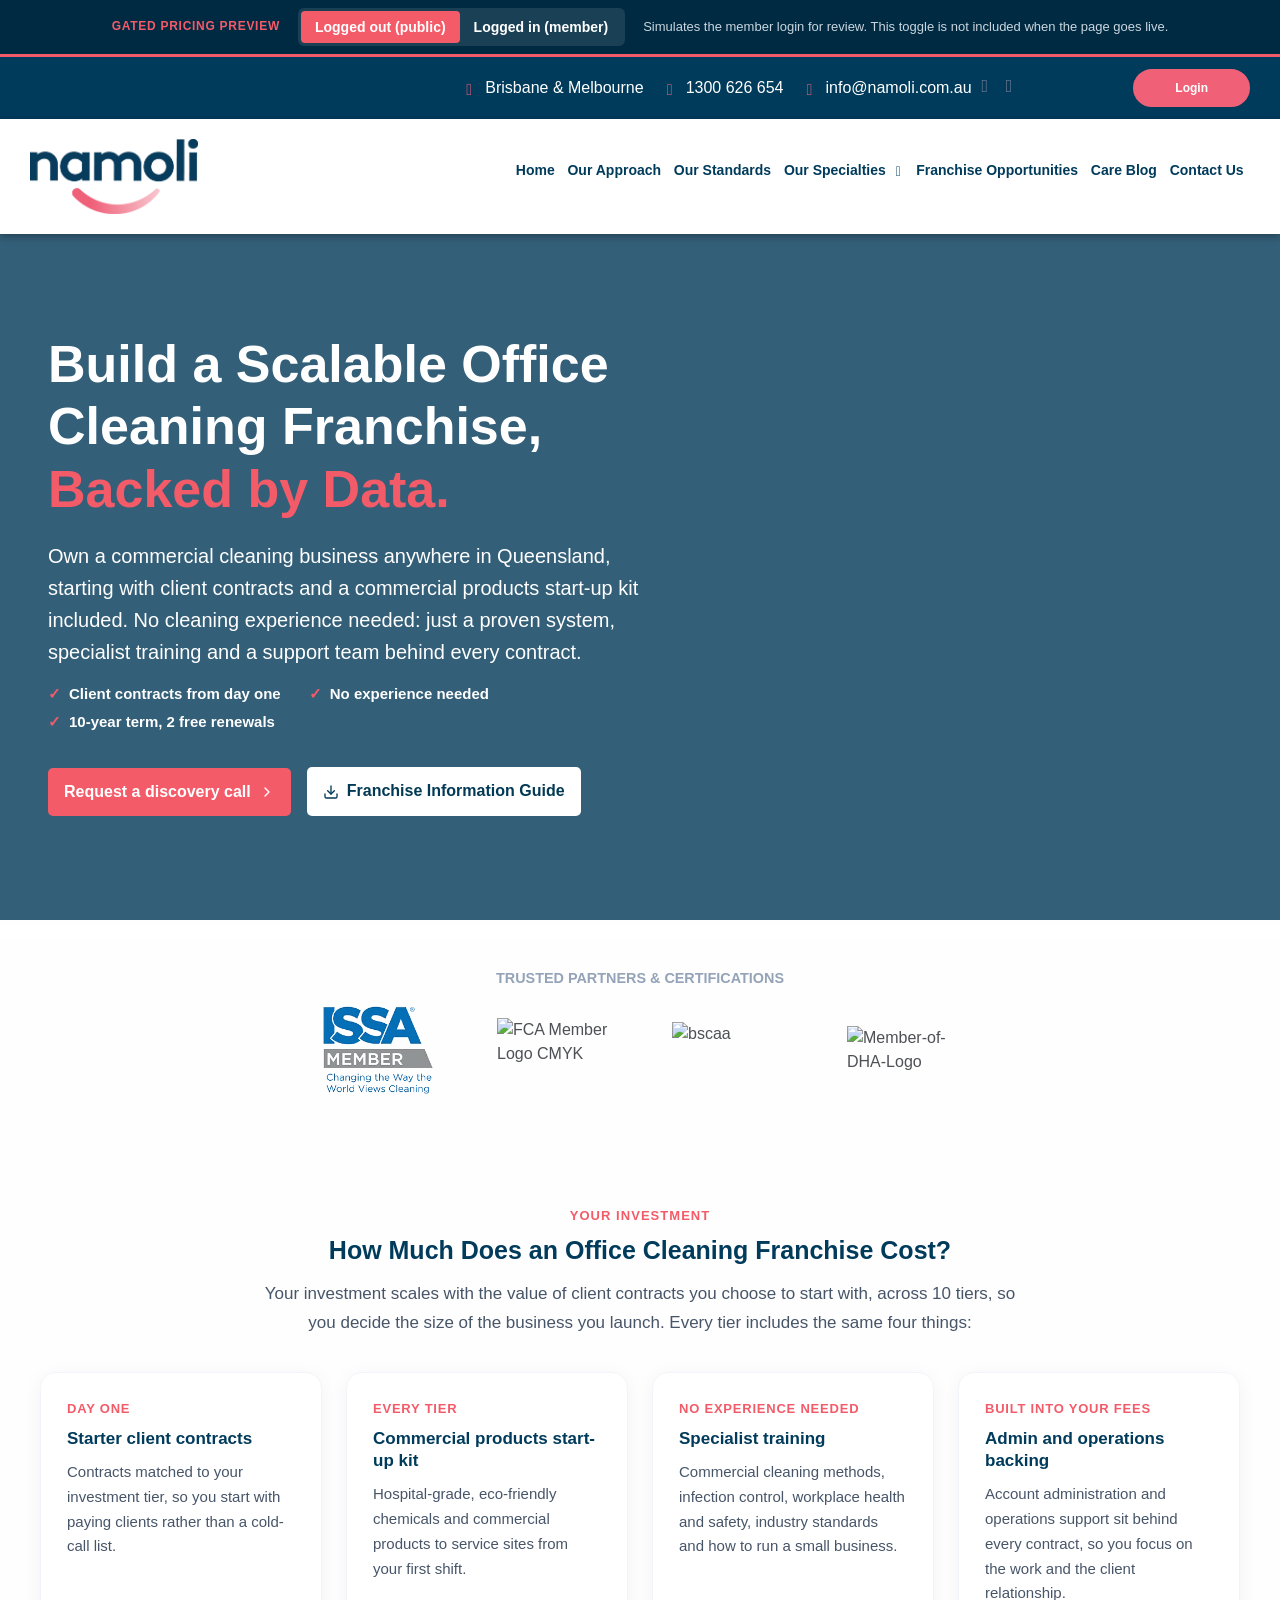
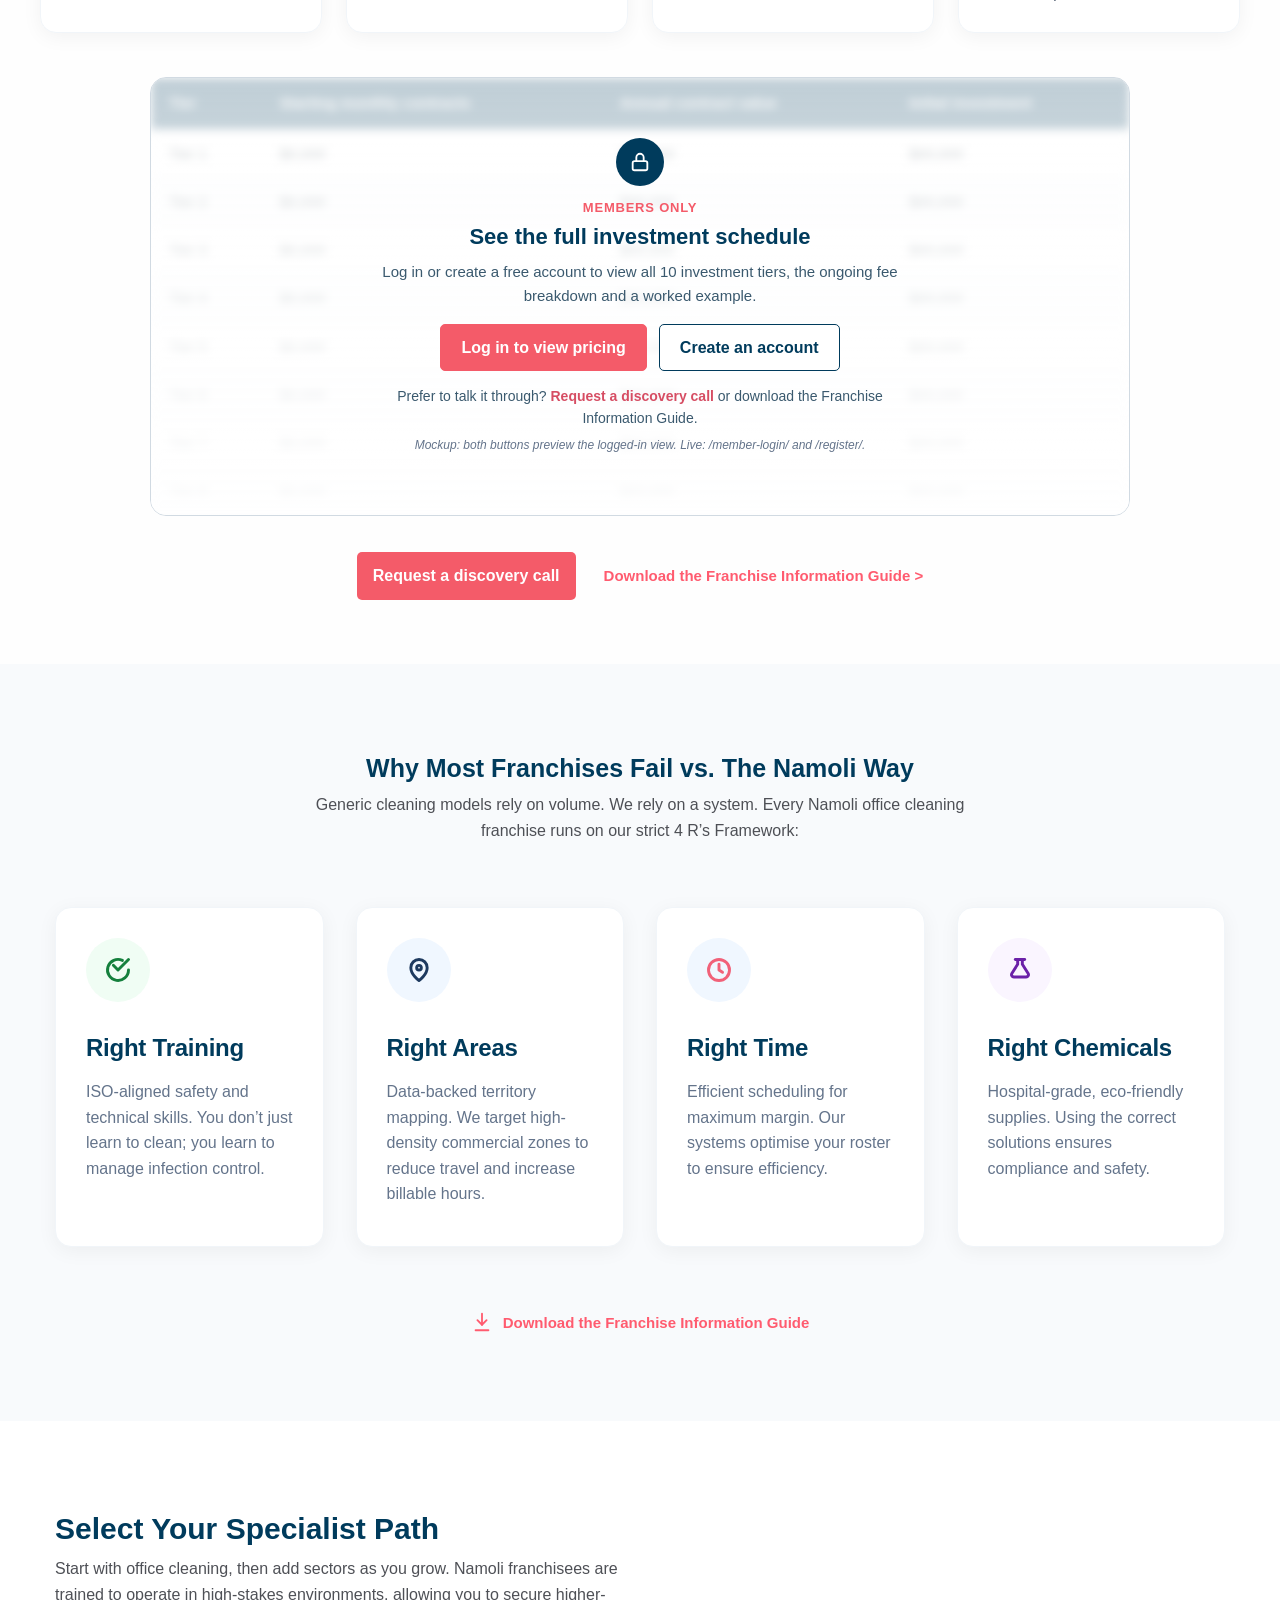
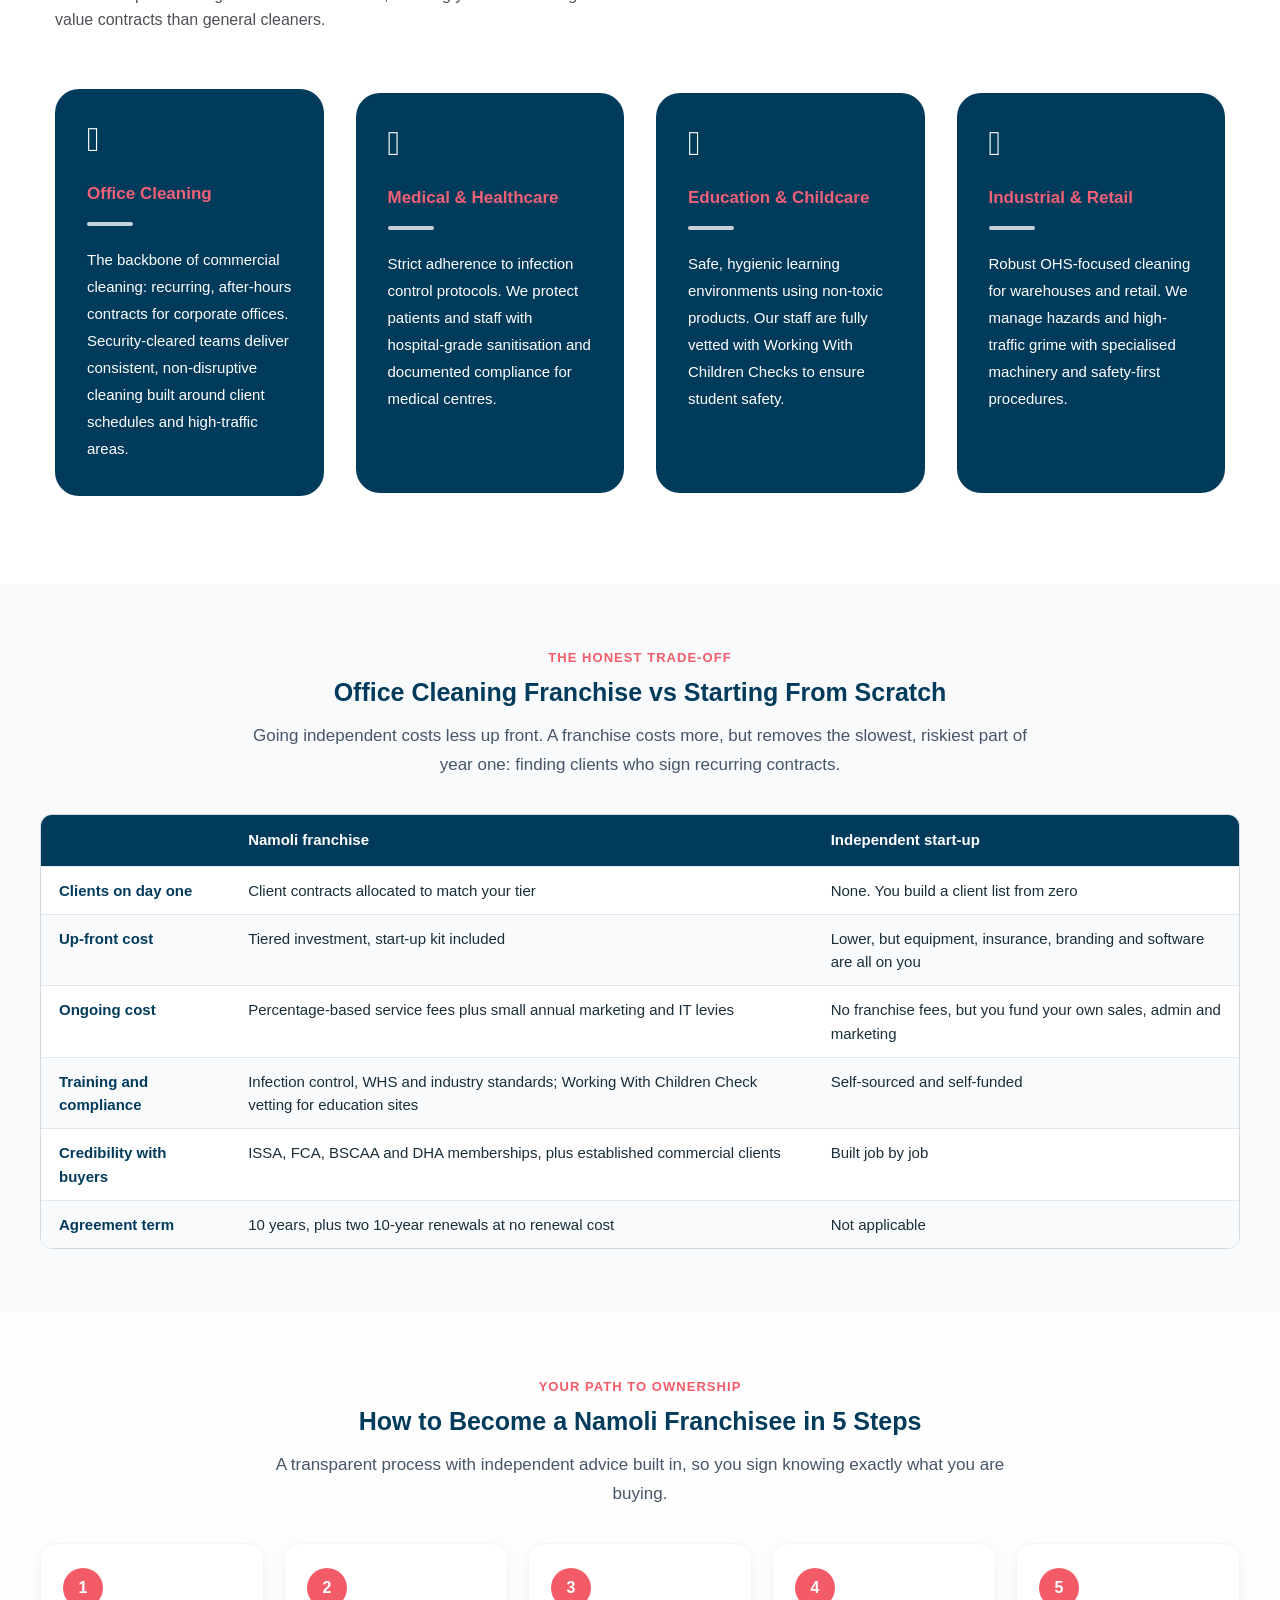
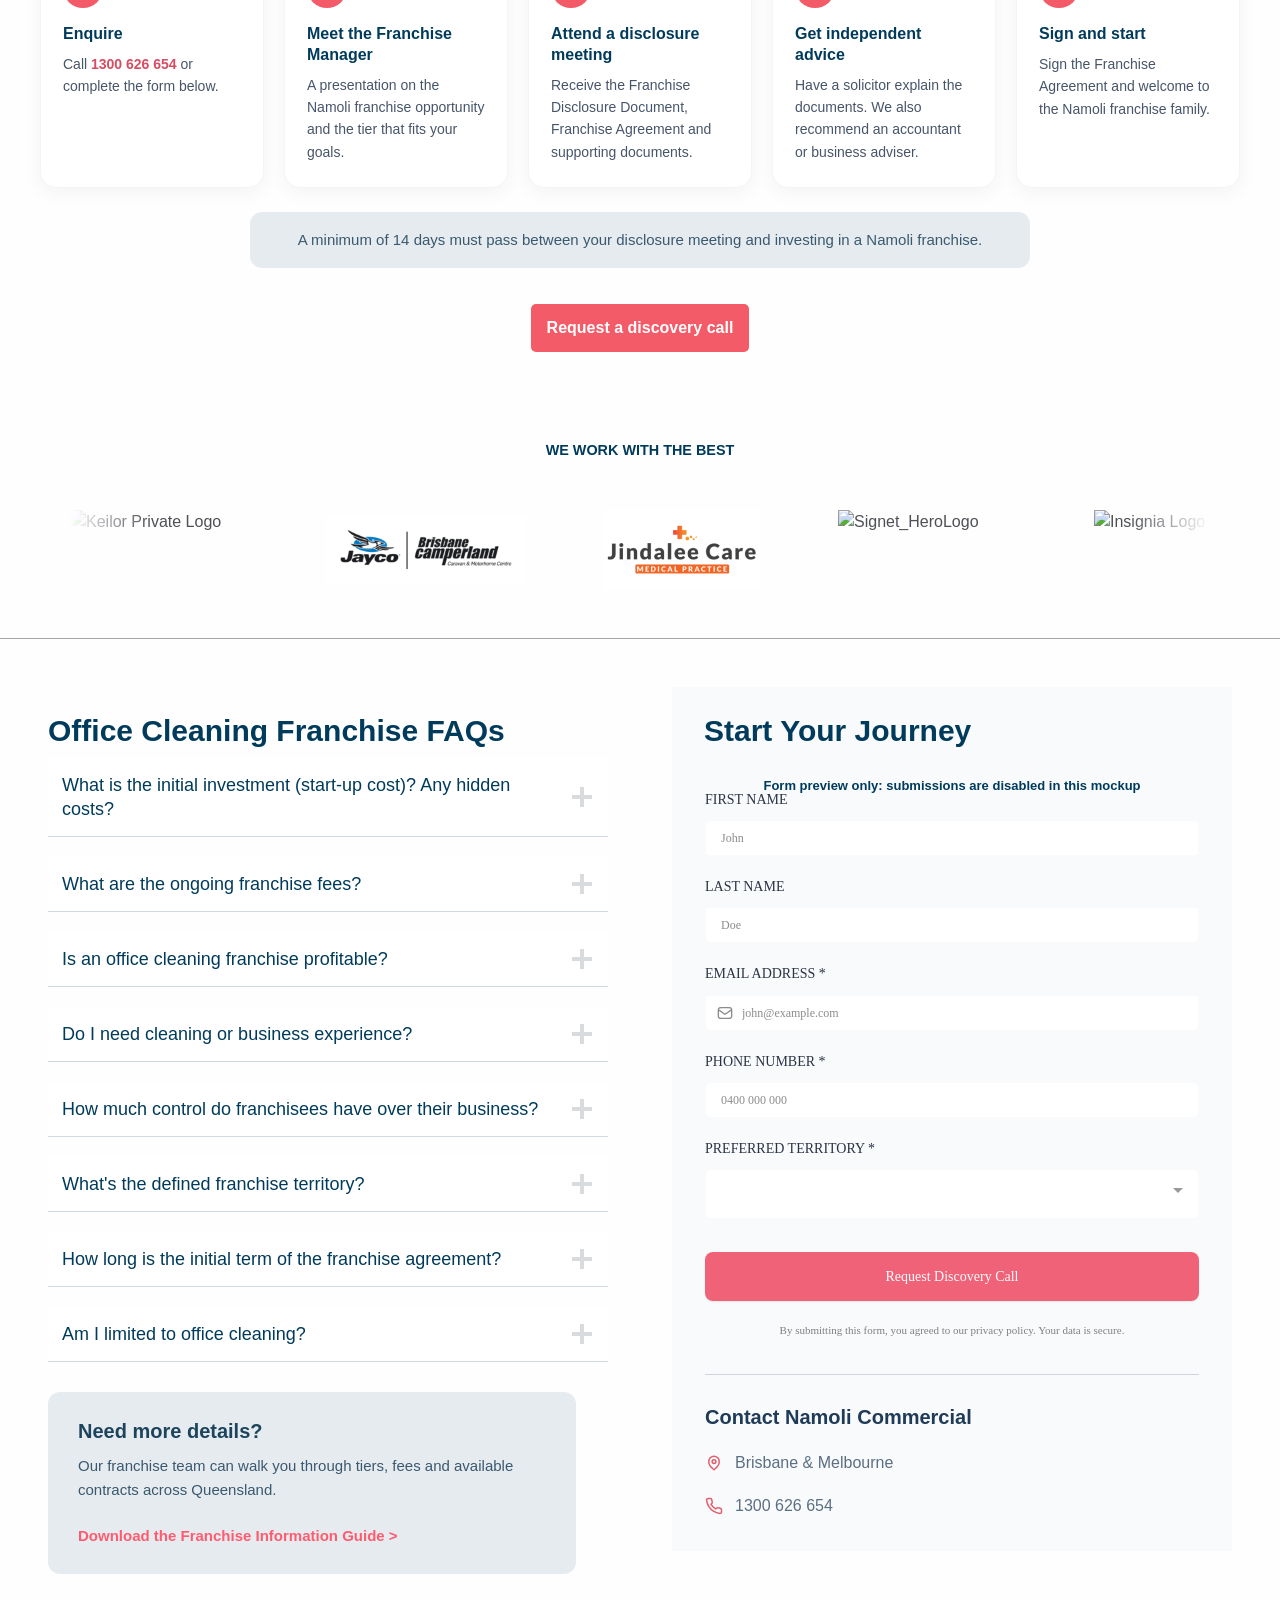
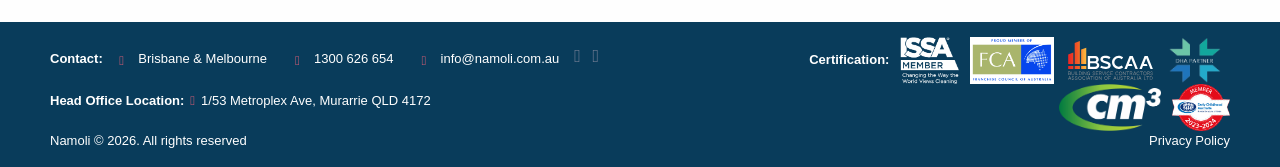
==== commit 8a73a5c5: "Switch mockup to gated pricing: logged-out (public) and logged-in (member) views - index.html: publi" ====
--- a/site/index.html
+++ b/site/index.html
@@ -12,15 +12,15 @@
         <meta property="og:image" content="https://www.namoli.com.au/wp-content/uploads/2021/11/namoli-fadedlogo.png" class="hi-seo-meta-tag">
         <meta name="twitter:image" content="https://www.namoli.com.au/wp-content/uploads/2021/11/namoli-fadedlogo.png" class="hi-seo-meta-tag">
 	<!-- This site is optimized with the Yoast SEO plugin v28.7 - https://yoast.com/product/yoast-seo-wordpress/ -->
-	<title>Office Cleaning Franchise Brisbane &amp; QLD | From $24,400 + GST | Namoli</title>
-	<meta name="description" content="Own a Namoli office cleaning franchise from $24,400 + GST with $1,500/month in client contracts included. See all 10 tiers, every fee and the 5-step path.">
+	<title>Office Cleaning Franchise Brisbane &amp; Queensland | Namoli</title>
+	<meta name="description" content="Own a Namoli office cleaning franchise anywhere in Queensland. Start with client contracts and a start-up kit included, specialist training and a 5-step path.">
 	<meta name="robots" content="noindex, nofollow">
 	<!-- Admin only notice: this page does not show a meta description because it does not have one, either write it for this page specifically or go into the [Yoast SEO - Settings] menu and set up a template. -->
 	<link rel="canonical" href="https://www.namoli.com.au/franchise/" class="yoast-seo-meta-tag">
 	<meta property="og:locale" content="en_US" class="yoast-seo-meta-tag">
 	<meta property="og:type" content="article" class="yoast-seo-meta-tag">
-	<meta property="og:title" content="Office Cleaning Franchise Brisbane &amp; QLD | From $24,400 + GST | Namoli" class="yoast-seo-meta-tag">
-	<meta property="og:description" content="Own a Namoli office cleaning franchise from $24,400 + GST with $1,500/month in client contracts included. See all 10 tiers, every fee and the 5-step path." class="yoast-seo-meta-tag">
+	<meta property="og:title" content="Office Cleaning Franchise Brisbane &amp; Queensland | Namoli" class="yoast-seo-meta-tag">
+	<meta property="og:description" content="Own a Namoli office cleaning franchise anywhere in Queensland. Start with client contracts and a start-up kit included, specialist training and a 5-step path." class="yoast-seo-meta-tag">
 	<meta property="og:url" content="https://www.namoli.com.au/franchise/" class="yoast-seo-meta-tag">
 	<meta property="og:site_name" content="Namoli" class="yoast-seo-meta-tag">
 	<meta property="article:modified_time" content="2026-08-24T03:28:00+00:00" class="yoast-seo-meta-tag">
@@ -2661,6 +2661,31 @@
 #contact-form .ep-iFrameContainer{position:relative}
 #contact-form .ep-iFrameContainer::after{content:"Form preview only: submissions are disabled in this mockup";position:absolute;inset:0;display:flex;align-items:flex-start;justify-content:center;padding-top:10px;background:rgba(255,255,255,0);color:#003b5c;font-size:13px;font-weight:700;cursor:not-allowed}
 html{margin-top:0 !important}
+/* Gated pricing */
+#franchise-cost{scroll-margin-top:calc(var(--nf-rt-h,52px) + 190px)}
+.nf-gate{position:relative;max-width:980px;margin:0 auto;border-radius:16px;overflow:hidden;border:1px solid #d1dae2;background:#fff}
+.nf-gate-teaser{filter:blur(5px);opacity:.55;pointer-events:none;user-select:none}
+.nf-gate-teaser table.nf-table thead tr th{white-space:nowrap}
+.nf-gate-card{position:absolute;inset:0;display:flex;flex-direction:column;align-items:center;justify-content:center;text-align:center;padding:24px;background:linear-gradient(180deg,rgba(255,255,255,.55),rgba(255,255,255,.92))}
+.nf-gate-lock{display:flex !important;align-items:center;justify-content:center;flex:0 0 48px;width:48px !important;height:48px !important;min-height:48px;box-sizing:border-box;border-radius:50%;background:#003b5c;color:#fff;margin-bottom:12px;line-height:1}
+.nf-gate-lock svg{width:22px !important;height:22px !important;flex:0 0 22px}
+.nf-gate-card .nf-k{color:#f45b69;font-weight:700;font-size:13px;letter-spacing:.06em;text-transform:uppercase}
+.nf-gate-card h3{color:#003b5c;font-size:22px;font-weight:700;margin:6px 0 8px}
+.nf-gate-card p{color:#3a596e;font-size:15px;line-height:1.6;max-width:520px;margin:0 auto 16px}
+.nf-gate-btns{display:flex;flex-wrap:wrap;gap:12px;justify-content:center;margin-bottom:14px}
+.nf-btn{display:inline-block;padding:13px 20px;border-radius:5px;font-weight:700;font-size:16px;text-decoration:none;line-height:1.2;transition:background .2s,color .2s,border-color .2s}
+.nf-btn-primary{background:#f45b69;color:#fff;border:1px solid #f45b69}
+.nf-btn-primary:hover,.nf-btn-primary:focus{background:#003b5c;border-color:#003b5c;color:#fff}
+.nf-btn-ghost{background:#fff;color:#003b5c;border:1px solid #003b5c}
+.nf-btn-ghost:hover,.nf-btn-ghost:focus{background:#003b5c;color:#fff}
+.nf-gate-card p.nf-gate-alt{font-size:14px;margin-bottom:6px}
+.nf-gate-alt a{color:#d64d63;font-weight:700}
+.nf-gate-card p.nf-mock-note{font-size:12px;color:#64748b;font-style:italic;margin:0}
+.nf-member-banner{display:flex;align-items:center;justify-content:center;gap:8px;max-width:620px;margin:0 auto 22px;padding:10px 16px;border-radius:8px;background:#e8f5ec;color:#1f6b3a;font-weight:700;font-size:15px;text-align:center}
+.nf-member-banner span{display:inline-flex;align-items:center;justify-content:center;width:22px;height:22px;border-radius:50%;background:#1f6b3a;color:#fff;font-size:13px}
+.nf-tag-row{text-align:center;margin:0 0 10px}
+.nf-tag{display:inline-block;vertical-align:middle;padding:3px 10px;border-radius:999px;background:#fff1f3;color:#d64d63;font-size:12px;font-weight:700;letter-spacing:.04em;text-transform:uppercase}
+@media (max-width:767px){.nf-gate-card{position:relative;inset:auto;background:#fff}.nf-gate-teaser{display:none}.nf-gate-card h3{font-size:19px}}
 /* Review toggle (mockup only) */
 html{margin-top:var(--nf-rt-h,52px) !important}
 header{top:var(--nf-rt-h,52px) !important}
@@ -2719,12 +2744,12 @@
 @media (max-width:1024px){.nf-cards{grid-template-columns:repeat(2,minmax(0,1fr))}.nf-steps{grid-template-columns:repeat(2,minmax(0,1fr))}.nf-split{grid-template-columns:1fr}}
 @media (max-width:767px){.nf-section{padding:3rem 1rem}.nf-cards,.nf-stats,.nf-steps{grid-template-columns:1fr}.nf-wrap h2.nf-h2{font-size:22px}table.nf-table{font-size:14px}.nf-tiers th:nth-child(3),.nf-tiers td:nth-child(3){display:none}.nf-tiers td:first-child{white-space:nowrap}table.nf-table thead tr th{white-space:normal}table.nf-table td,table.nf-table thead tr th{padding:10px 12px}}
 </style>
-<script type="application/ld+json" id="nf-faq-schema">{"@context": "https://schema.org", "@type": "FAQPage", "mainEntity": [{"@type": "Question", "name": "What is the initial investment (start-up cost)? Any hidden costs?", "acceptedAnswer": {"@type": "Answer", "text": "A Namoli franchise starts at $24,400 + GST (Tier 1). That includes client contracts worth $1,500 a month and the $3,500 commercial products start-up kit. Higher tiers run to $55,000 + GST for $10,000 a month in contracts. Ongoing fees are 15% of gross revenue plus $1,200 a year in marketing and IT levies. Outside the franchise, budget for your vehicle, insurance, wages if you hire staff, and accounting. All franchise fees are set out in the Disclosure Document before you sign."}}, {"@type": "Question", "name": "What are the ongoing franchise fees?", "acceptedAnswer": {"@type": "Answer", "text": "A 9% royalty, 3% account administration and 3% operations support, totalling 15% of gross revenue. On top of that is a $600 annual marketing fee and a $600 annual IT levy. All figures exclude GST."}}, {"@type": "Question", "name": "Is an office cleaning franchise profitable?", "acceptedAnswer": {"@type": "Answer", "text": "It can be, but profit depends on your pricing, hours and labour costs, not revenue alone. After Namoli's 15% fees and $1,200 in annual levies, the rest of your revenue covers wages, consumables, your vehicle, insurance and tax. Commercial contracts are recurring, which makes income more predictable than one-off residential jobs. Model your numbers with an accountant using the Disclosure Document."}}, {"@type": "Question", "name": "Do I need cleaning or business experience?", "acceptedAnswer": {"@type": "Answer", "text": "No. Every franchisee is trained in commercial cleaning, infection control, workplace health and safety, industry standards and running a small business, then supported by Namoli's systems, processes and leadership team."}}, {"@type": "Question", "name": "How much control do franchisees have over their business?", "acceptedAnswer": {"@type": "Answer", "text": "A great deal. You can hire your own staff, choose the contracts you accept and take on as much work as you want, backed by Namoli's systems, processes, experienced leadership team and ongoing training."}}, {"@type": "Question", "name": "What's the defined franchise territory?", "acceptedAnswer": {"@type": "Answer", "text": "There is no exclusive franchise territory. You can operate anywhere in Queensland, provided the locations sit within the state territory outlined in your Franchise Agreement and Namoli can reasonably support operations there."}}, {"@type": "Question", "name": "How long is the initial term of the franchise agreement?", "acceptedAnswer": {"@type": "Answer", "text": "The initial term is 10 years. You can then renew for two further 10-year periods with zero renewal costs."}}, {"@type": "Question", "name": "Am I limited to office cleaning?", "acceptedAnswer": {"@type": "Answer", "text": "No. Namoli franchisees service a wide range of commercial clients, including offices, medical centres, childcare facilities, schools, industrial sites, retail and hospitality venues, provided they meet any required compliance or industry-specific standards."}}]}</script>
+<script type="application/ld+json" id="nf-faq-schema">{"@context": "https://schema.org", "@type": "FAQPage", "mainEntity": [{"@type": "Question", "name": "What is the initial investment (start-up cost)? Any hidden costs?", "acceptedAnswer": {"@type": "Answer", "text": "Your investment depends on the tier you choose, which sets the value of client contracts you start with. Every tier includes the commercial products start-up kit. Ongoing fees are a percentage of gross revenue plus small annual marketing and IT levies. Outside the franchise, budget for your vehicle, insurance, wages if you hire staff, and accounting. Members can log in to view the full investment schedule, or request the Franchise Information Guide. All franchise fees are set out in the Disclosure Document before you sign."}}, {"@type": "Question", "name": "What are the ongoing franchise fees?", "acceptedAnswer": {"@type": "Answer", "text": "Ongoing fees cover a royalty, account administration and operations support, charged as a percentage of gross revenue, plus annual marketing and IT levies. The exact figures are in the Franchise Information Guide and the Disclosure Document."}}, {"@type": "Question", "name": "Is an office cleaning franchise profitable?", "acceptedAnswer": {"@type": "Answer", "text": "It can be, but profit depends on your pricing, hours and labour costs, not revenue alone. After franchise fees, the rest of your revenue covers wages, consumables, your vehicle, insurance and tax. Commercial contracts are recurring, which makes income more predictable than one-off residential jobs. Model your numbers with an accountant using the Disclosure Document."}}, {"@type": "Question", "name": "Do I need cleaning or business experience?", "acceptedAnswer": {"@type": "Answer", "text": "No. Every franchisee is trained in commercial cleaning, infection control, workplace health and safety, industry standards and running a small business, then supported by Namoli's systems, processes and leadership team."}}, {"@type": "Question", "name": "How much control do franchisees have over their business?", "acceptedAnswer": {"@type": "Answer", "text": "A great deal. You can hire your own staff, choose the contracts you accept and take on as much work as you want, backed by Namoli's systems, processes, experienced leadership team and ongoing training."}}, {"@type": "Question", "name": "What's the defined franchise territory?", "acceptedAnswer": {"@type": "Answer", "text": "There is no exclusive franchise territory. You can operate anywhere in Queensland, provided the locations sit within the state territory outlined in your Franchise Agreement and Namoli can reasonably support operations there."}}, {"@type": "Question", "name": "How long is the initial term of the franchise agreement?", "acceptedAnswer": {"@type": "Answer", "text": "The initial term is 10 years. You can then renew for two further 10-year periods with zero renewal costs."}}, {"@type": "Question", "name": "Am I limited to office cleaning?", "acceptedAnswer": {"@type": "Answer", "text": "No. Namoli franchisees service a wide range of commercial clients, including offices, medical centres, childcare facilities, schools, industrial sites, retail and hospitality venues, provided they meet any required compliance or industry-specific standards."}}]}</script>
 </head>
 				
 	<body class="wp-singular page-template-default page page-id-1508739 wp-theme-launchpad-platform wp-child-theme-launchpad-platform-child page-banner-hidden sticky-header hb0 full-width-layout header-light footer-dark with-top-header page-franchise customize-support scrolled-up" cz-shortcut-listen="true">
 <!-- REVIEW TOGGLE: mockup only, remove before go-live -->
-<div id="nf-review-toggle" role="region" aria-label="Mockup version toggle"><span class="nf-rt-label">Client review</span><span class="nf-rt-switch"><a href="index.html" aria-current="page">With pricing</a><a href="no-pricing.html">Without pricing</a></span><span class="nf-rt-note">This toggle is for review only and is not included when the page goes live.</span></div>
+<div id="nf-review-toggle" role="region" aria-label="Mockup version toggle"><span class="nf-rt-label">Gated pricing preview</span><span class="nf-rt-switch"><a href="index.html" aria-current="page">Logged out (public)</a><a href="member.html">Logged in (member)</a></span><span class="nf-rt-note">Simulates the member login for review. This toggle is not included when the page goes live.</span></div>
 <script>(function(){function s(){var t=document.getElementById("nf-review-toggle");if(t)document.documentElement.style.setProperty("--nf-rt-h",t.offsetHeight+"px")}s();window.addEventListener("load",s);window.addEventListener("resize",s)})();</script>
 
 
@@ -2767,7 +2792,7 @@
 <li id="menu-item-1834466" class="menu-item menu-item-type-post_type menu-item-object-page current-menu-item page_item page-item-1508739 current_page_item menu-item-1834466 active" role="treeitem"><a href="https://www.namoli.com.au/franchise/" aria-current="page">Franchise Opportunities</a></li>
 <li id="menu-item-248" class="menu-item menu-item-type-post_type menu-item-object-page menu-item-248" role="treeitem"><a href="https://www.namoli.com.au/blog/">Care Blog</a></li>
 <li id="menu-item-1195" class="menu-item menu-item-type-post_type menu-item-object-page menu-item-1195" role="treeitem"><a href="https://www.namoli.com.au/contact/">Contact Us</a></li>
-<li id="menu-item-45563" class="mobile-login-menu menu-item menu-item-type-post_type menu-item-object-page menu-item-45563" role="treeitem"><a href="https://www.namoli.com.au/member-login/">Login</a></li>
+<li id="menu-item-45563" class="mobile-login-menu menu-item menu-item-type-post_type menu-item-object-page menu-item-45563" role="treeitem"><a href="member.html#franchise-cost">Login</a></li>
 <li id="menu-item-45599" class="mobile-portal-menu menu-item menu-item-type-post_type menu-item-object-page menu-item-45599" role="treeitem"><a href="https://www.namoli.com.au/portal/">Portal</a></li>
 </ul>
 				
@@ -2787,7 +2812,7 @@
 <li class="menu-item menu-item-type-post_type menu-item-object-page current-menu-item page_item page-item-1508739 current_page_item menu-item-1834466 active"><a href="https://www.namoli.com.au/franchise/" aria-current="page">Franchise Opportunities</a></li>
 <li class="menu-item menu-item-type-post_type menu-item-object-page menu-item-248"><a href="https://www.namoli.com.au/blog/">Care Blog</a></li>
 <li class="menu-item menu-item-type-post_type menu-item-object-page menu-item-1195"><a href="https://www.namoli.com.au/contact/">Contact Us</a></li>
-<li class="mobile-login-menu menu-item menu-item-type-post_type menu-item-object-page menu-item-45563"><a href="https://www.namoli.com.au/member-login/">Login</a></li>
+<li class="mobile-login-menu menu-item menu-item-type-post_type menu-item-object-page menu-item-45563"><a href="member.html#franchise-cost">Login</a></li>
 <li class="mobile-portal-menu menu-item menu-item-type-post_type menu-item-object-page menu-item-45599"><a href="https://www.namoli.com.au/portal/">Portal</a></li>
 </ul></div></div><div id="nav_menu-4" class="widget widget_nav_menu"><div class="menu-main-menu-container"><ul id="menu-main-menu-2" class="menu"><li class="menu-item menu-item-type-post_type menu-item-object-page menu-item-home menu-item-1361"><a href="https://www.namoli.com.au/">Home</a></li>
 <li class="menu-item menu-item-type-post_type menu-item-object-page menu-item-249"><a href="https://www.namoli.com.au/about-us/">Our Approach</a></li>
@@ -2805,7 +2830,7 @@
 <li class="menu-item menu-item-type-post_type menu-item-object-page current-menu-item page_item page-item-1508739 current_page_item menu-item-1834466 active"><a href="https://www.namoli.com.au/franchise/" aria-current="page">Franchise Opportunities</a></li>
 <li class="menu-item menu-item-type-post_type menu-item-object-page menu-item-248"><a href="https://www.namoli.com.au/blog/">Care Blog</a></li>
 <li class="menu-item menu-item-type-post_type menu-item-object-page menu-item-1195"><a href="https://www.namoli.com.au/contact/">Contact Us</a></li>
-<li class="mobile-login-menu menu-item menu-item-type-post_type menu-item-object-page menu-item-45563"><a href="https://www.namoli.com.au/member-login/">Login</a></li>
+<li class="mobile-login-menu menu-item menu-item-type-post_type menu-item-object-page menu-item-45563"><a href="member.html#franchise-cost">Login</a></li>
 <li class="mobile-portal-menu menu-item menu-item-type-post_type menu-item-object-page menu-item-45599"><a href="https://www.namoli.com.au/portal/">Portal</a></li>
 </ul></div></div>
 				
@@ -2832,7 +2857,7 @@
 				<li><a href="https://au.linkedin.com/company/namoli-commercial-cleaning" rel="noopener" target="_blank"><span class="hidden">Linkedin</span><i class="fab fa-linkedin-in" aria-hidden="true"></i></a></li>
 			</ul>
 		</div> <ul id="menu-top-menu" class="vertical small-horizontal menu menu dropdown" data-responsive-menu="accordion medium-dropdown" role="menubar" data-t="cvmfqs-t" data-mutate="o7ifci-responsive-menu"><li id="menu-item-3563" class="my-account-btn members-btns menu-item menu-item-type-custom menu-item-object-custom menu-item-3563" role="menuitem"><a href="https://www.namoli.com.au/portal/">My Account</a></li>
-<li id="menu-item-3565" class="login-btn members-btns menu-item menu-item-type-custom menu-item-object-custom menu-item-3565" role="menuitem"><a href="https://www.namoli.com.au/member-login/">Login</a></li>
+<li id="menu-item-3565" class="login-btn members-btns menu-item menu-item-type-custom menu-item-object-custom menu-item-3565" role="menuitem"><a href="member.html#franchise-cost">Login</a></li>
 </ul><p></p>
 </div>
  
@@ -2871,7 +2896,7 @@
 <li class="menu-item menu-item-type-post_type menu-item-object-page current-menu-item page_item page-item-1508739 current_page_item menu-item-1834466 active" role="menuitem"><a href="https://www.namoli.com.au/franchise/" aria-current="page">Franchise Opportunities</a></li>
 <li class="menu-item menu-item-type-post_type menu-item-object-page menu-item-248" role="menuitem"><a href="https://www.namoli.com.au/blog/">Care Blog</a></li>
 <li class="menu-item menu-item-type-post_type menu-item-object-page menu-item-1195" role="menuitem"><a href="https://www.namoli.com.au/contact/">Contact Us</a></li>
-<li class="mobile-login-menu menu-item menu-item-type-post_type menu-item-object-page menu-item-45563" role="menuitem"><a href="https://www.namoli.com.au/member-login/">Login</a></li>
+<li class="mobile-login-menu menu-item menu-item-type-post_type menu-item-object-page menu-item-45563" role="menuitem"><a href="member.html#franchise-cost">Login</a></li>
 <li class="mobile-portal-menu menu-item menu-item-type-post_type menu-item-object-page menu-item-45599" role="menuitem"><a href="https://www.namoli.com.au/portal/">Portal</a></li>
 </ul>
 						</div>
@@ -2915,8 +2940,8 @@
 
 
 
-<p class="has-white-color has-text-color has-link-color has-medium-font-size wp-elements-2 wp-block-paragraph">Own a commercial cleaning business from $24,400 + GST, with client contracts worth $1,500 a month and a commercial products start-up kit included. No cleaning experience needed: just a proven system, specialist training and a support team behind every contract.</p>
-<div class="nf-chips"><span class="nf-chip"><b>&#10003;</b> From $24,400 + GST</span><span class="nf-chip"><b>&#10003;</b> $1,500/month in contracts included</span><span class="nf-chip"><b>&#10003;</b> 10-year term, 2 free renewals</span></div>
+<p class="has-white-color has-text-color has-link-color has-medium-font-size wp-elements-2 wp-block-paragraph">Own a commercial cleaning business anywhere in Queensland, starting with client contracts and a commercial products start-up kit included. No cleaning experience needed: just a proven system, specialist training and a support team behind every contract.</p>
+<div class="nf-chips"><span class="nf-chip"><b>&#10003;</b> Client contracts from day one</span><span class="nf-chip"><b>&#10003;</b> No experience needed</span><span class="nf-chip"><b>&#10003;</b> 10-year term, 2 free renewals</span></div>
 
 
 <div class="kb-row-layout-wrap kb-row-layout-id1508739_a87a0a-62 alignnone wp-block-kadence-rowlayout"><div class="kt-row-column-wrap kt-has-1-columns kt-row-layout-equal kt-tab-layout-inherit kt-mobile-layout-row kt-row-valign-top">
@@ -3039,57 +3064,25 @@
 <div class="nf-wrap">
 <p class="nf-eyebrow">Your investment</p>
 <h2 class="nf-h2" id="nf-cost-h">How Much Does an Office Cleaning Franchise Cost?</h2>
-<p class="nf-lead">Most cleaning franchisors publish a &ldquo;from&rdquo; price with an asterisk. We publish the full schedule. Choose how much client revenue you start with and your initial investment scales with it. Every tier includes the same four things:</p>
-
+<p class="nf-lead">Your investment scales with the value of client contracts you choose to start with, across 10 tiers, so you decide the size of the business you launch. Every tier includes the same four things:</p>
 <div class="nf-cards">
-<div class="nf-card"><span class="nf-k">Day one</span><h3>Starter client contracts</h3><p>Contracts worth $1,500 to $10,000 a month, matched to your tier, so you start with paying clients rather than a cold-call list.</p></div>
-<div class="nf-card"><span class="nf-k">$3,500 value</span><h3>Commercial products start-up kit</h3><p>Hospital-grade, eco-friendly chemicals and commercial products to service sites from your first shift. Included in every tier.</p></div>
+<div class="nf-card"><span class="nf-k">Day one</span><h3>Starter client contracts</h3><p>Contracts matched to your investment tier, so you start with paying clients rather than a cold-call list.</p></div>
+<div class="nf-card"><span class="nf-k">Every tier</span><h3>Commercial products start-up kit</h3><p>Hospital-grade, eco-friendly chemicals and commercial products to service sites from your first shift.</p></div>
 <div class="nf-card"><span class="nf-k">No experience needed</span><h3>Specialist training</h3><p>Commercial cleaning methods, infection control, workplace health and safety, industry standards and how to run a small business.</p></div>
 <div class="nf-card"><span class="nf-k">Built into your fees</span><h3>Admin and operations backing</h3><p>Account administration and operations support sit behind every contract, so you focus on the work and the client relationship.</p></div>
 </div>
-
-<div class="nf-table-wrap">
-<table class="nf-table nf-tiers">
-<caption class="screen-reader-text">Namoli franchise tier pricing schedule, all figures exclude GST</caption>
-<thead><tr><th scope="col">Tier</th><th scope="col">Starting monthly contracts</th><th scope="col">Annual contract value</th><th scope="col">Initial investment (incl. start-up kit)</th></tr></thead>
-<tbody><tr><td><strong>Tier 1</strong></td><td class="nf-num">$1,500</td><td class="nf-num">$18,000</td><td class="nf-num"><strong>$24,400</strong></td></tr><tr><td><strong>Tier 2</strong></td><td class="nf-num">$2,000</td><td class="nf-num">$24,000</td><td class="nf-num"><strong>$26,200</strong></td></tr><tr><td><strong>Tier 3</strong></td><td class="nf-num">$3,000</td><td class="nf-num">$36,000</td><td class="nf-num"><strong>$29,800</strong></td></tr><tr><td><strong>Tier 4</strong></td><td class="nf-num">$4,000</td><td class="nf-num">$48,000</td><td class="nf-num"><strong>$33,400</strong></td></tr><tr><td><strong>Tier 5</strong></td><td class="nf-num">$5,000</td><td class="nf-num">$60,000</td><td class="nf-num"><strong>$37,000</strong></td></tr><tr><td><strong>Tier 6</strong></td><td class="nf-num">$6,000</td><td class="nf-num">$72,000</td><td class="nf-num"><strong>$40,600</strong></td></tr><tr><td><strong>Tier 7</strong></td><td class="nf-num">$7,000</td><td class="nf-num">$84,000</td><td class="nf-num"><strong>$44,200</strong></td></tr><tr><td><strong>Tier 8</strong></td><td class="nf-num">$8,000</td><td class="nf-num">$96,000</td><td class="nf-num"><strong>$47,800</strong></td></tr><tr><td><strong>Tier 9</strong></td><td class="nf-num">$9,000</td><td class="nf-num">$108,000</td><td class="nf-num"><strong>$51,400</strong></td></tr><tr><td><strong>Tier 10</strong></td><td class="nf-num">$10,000</td><td class="nf-num">$120,000</td><td class="nf-num"><strong>$55,000</strong></td></tr></tbody>
-</table>
-</div>
-<p class="nf-fine">All figures exclude GST. Contract values are the client work allocated at each tier, not a forecast of profit or personal income. Source: Namoli Form 115 Franchise Tier Pricing, November 2024.</p>
-
-<div class="nf-stats">
-<div class="nf-stat"><strong>+$3,600</strong><span>for every extra $1,000 a month of starting contracts you add.</span></div>
-<div class="nf-stat"><strong>$1.36 &rarr; $0.46</strong><span>Investment per dollar of annual contract value at Tier 1 versus Tier 10. Bigger tiers buy revenue more cheaply.</span></div>
-<div class="nf-stat"><strong>14 days</strong><span>Minimum gap between your disclosure meeting and investing. Time to get independent advice, by design.</span></div>
-</div>
-
-<h3 class="nf-h3">Ongoing Franchise Fees, in Plain Numbers</h3>
-<div class="nf-split">
-<div class="nf-table-wrap">
-<table class="nf-table">
-<thead><tr><th scope="col">Fee</th><th scope="col">Amount</th></tr></thead>
-<tbody>
-<tr><td>Royalty</td><td class="nf-num">9% of gross revenue</td></tr>
-<tr><td>Account administration</td><td class="nf-num">3% of gross revenue</td></tr>
-<tr><td>Operations support</td><td class="nf-num">3% of gross revenue</td></tr>
-<tr class="nf-total"><td>Total service fees</td><td class="nf-num">15% of gross revenue</td></tr>
-<tr><td>Marketing fee</td><td class="nf-num">$600 per year</td></tr>
-<tr><td>IT levy</td><td class="nf-num">$600 per year</td></tr>
-</tbody>
-</table>
-</div>
-<div class="nf-example">
-<span class="nf-k">Worked example: Tier 5</span>
-<p>$60,000 a year in contracts, before GST:</p>
-<ul>
-<li><span>Service fees (15%)</span><span>$9,000</span></li>
-<li><span>Marketing fee + IT levy</span><span>$1,200</span></li>
-<li><span>Total franchise fees</span><span>$10,200</span></li>
-</ul>
-<p style="margin:0">That leaves $49,800 to cover your labour, consumables, vehicle, insurance and tax before profit. Run the numbers with your accountant before you choose a tier.</p>
+<div class="nf-gate">
+<div class="nf-gate-teaser" aria-hidden="true"><table class="nf-table"><thead><tr><th>Tier</th><th>Starting monthly contracts</th><th>Annual contract value</th><th>Initial investment</th></tr></thead><tbody><tr><td>Tier 1</td><td>$#,###</td><td>$##,###</td><td>$##,###</td></tr><tr><td>Tier 2</td><td>$#,###</td><td>$##,###</td><td>$##,###</td></tr><tr><td>Tier 3</td><td>$#,###</td><td>$##,###</td><td>$##,###</td></tr><tr><td>Tier 4</td><td>$#,###</td><td>$##,###</td><td>$##,###</td></tr><tr><td>Tier 5</td><td>$#,###</td><td>$##,###</td><td>$##,###</td></tr><tr><td>Tier 6</td><td>$#,###</td><td>$##,###</td><td>$##,###</td></tr><tr><td>Tier 7</td><td>$#,###</td><td>$##,###</td><td>$##,###</td></tr><tr><td>Tier 8</td><td>$#,###</td><td>$##,###</td><td>$##,###</td></tr></tbody></table></div>
+<div class="nf-gate-card">
+<span class="nf-gate-lock" aria-hidden="true"><svg width="22" height="22" viewBox="0 0 24 24" fill="none" stroke="currentColor" stroke-width="2" stroke-linecap="round" stroke-linejoin="round"><rect x="4" y="11" width="16" height="10" rx="2"/><path d="M8 11V7a4 4 0 0 1 8 0v4"/></svg></span>
+<span class="nf-k">Members only</span>
+<h3>See the full investment schedule</h3>
+<p>Log in or create a free account to view all 10 investment tiers, the ongoing fee breakdown and a worked example.</p>
+<div class="nf-gate-btns"><a class="nf-btn nf-btn-primary" href="member.html#franchise-cost">Log in to view pricing</a><a class="nf-btn nf-btn-ghost" href="member.html#franchise-cost">Create an account</a></div>
+<p class="nf-gate-alt">Prefer to talk it through? <a href="#contact-form">Request a discovery call</a> or download the Franchise Information Guide.</p>
+<p class="nf-mock-note">Mockup: both buttons preview the logged-in view. Live: /member-login/ and /register/.</p>
 </div>
 </div>
-
 <div class="nf-ctas"><div class="wp-block-kadence-advancedbtn kb-buttons-wrap kb-btns1508739_763ee9-e3"><a class="kb-button kt-button button kb-btn1508739_e7e403-87 kt-btn-size-small kt-btn-width-type-auto kb-btn-global-fill kt-btn-has-text-true wp-block-kadence-singlebtn" href="#contact-form"><span class="kt-btn-inner-text">Request a discovery call</span></a></div><div class="guide-link-wrap" style="width:auto"><a href="https://www.namoli.com.au/franchise/#" class="open-form-btn"><span>Download the Franchise Information Guide &gt;</span></a></div></div>
 </div>
 </section>
@@ -3492,9 +3485,9 @@
 <table class="nf-table">
 <thead><tr><th scope="col"></th><th scope="col">Namoli franchise</th><th scope="col">Independent start-up</th></tr></thead>
 <tbody>
-<tr><td><strong>Clients on day one</strong></td><td>Contracts worth $1,500 to $10,000 a month, by tier</td><td>None. You build a client list from zero</td></tr>
-<tr><td><strong>Up-front cost</strong></td><td>$24,400 to $55,000 + GST, start-up kit included</td><td>Lower, but equipment, insurance, branding and software are all on you</td></tr>
-<tr><td><strong>Ongoing cost</strong></td><td>15% of gross revenue + $1,200 a year</td><td>No franchise fees, but you fund your own sales, admin and marketing</td></tr>
+<tr><td><strong>Clients on day one</strong></td><td>Client contracts allocated to match your tier</td><td>None. You build a client list from zero</td></tr>
+<tr><td><strong>Up-front cost</strong></td><td>Tiered investment, start-up kit included</td><td>Lower, but equipment, insurance, branding and software are all on you</td></tr>
+<tr><td><strong>Ongoing cost</strong></td><td>Percentage-based service fees plus small annual marketing and IT levies</td><td>No franchise fees, but you fund your own sales, admin and marketing</td></tr>
 <tr><td><strong>Training and compliance</strong></td><td>Infection control, WHS and industry standards; Working With Children Check vetting for education sites</td><td>Self-sourced and self-funded</td></tr>
 <tr><td><strong>Credibility with buyers</strong></td><td>ISSA, FCA, BSCAA and DHA memberships, plus established commercial clients</td><td>Built job by job</td></tr>
 <tr><td><strong>Agreement term</strong></td><td>10 years, plus two 10-year renewals at no renewal cost</td><td>Not applicable</td></tr>
@@ -3546,19 +3539,19 @@
 
 <div class="wp-block-kadence-accordion alignnone"><div class="kt-accordion-wrap kt-accordion-id1508739_ac6b20-6b kt-accordion-has-8-panes kt-active-pane-0 kt-accordion-block kt-pane-header-alignment-left kt-accodion-icon-style-xclose kt-accodion-icon-side-right" style="max-width:none"><div class="kt-accordion-inner-wrap kt-accordion-initialized" data-allow-multiple-open="false" data-start-open="none">
 <div class="wp-block-kadence-pane kt-accordion-pane kt-accordion-pane-1 kt-pane1508739_8c9f5c-1c"><div class="kt-accordion-header-wrap"><button class="kt-blocks-accordion-header kt-acccordion-button-label-show kt-accordion-panel-active" type="button" id="kt-accordion-header-408128" aria-controls="kt-accordion-panel-408128" data-kt-accordion-header-id="0" aria-expanded="true"><span class="kt-blocks-accordion-title-wrap"><span class="kt-blocks-accordion-title">What is the initial investment (start-up cost)? Any hidden costs?</span></span><span class="kt-blocks-accordion-icon-trigger"></span></button></div><div class="kt-accordion-panel kt-accordion-panel-active" id="kt-accordion-panel-408128" aria-labelledby="kt-accordion-header-408128" role="region" data-panel-height="0px" style=""><div class="kt-accordion-panel-inner">
-<p class="wp-block-paragraph">A Namoli franchise starts at $24,400 + GST (Tier 1). That includes client contracts worth $1,500 a month and the $3,500 commercial products start-up kit. Higher tiers run to $55,000 + GST for $10,000 a month in contracts. Ongoing fees are 15% of gross revenue plus $1,200 a year in marketing and IT levies. Outside the franchise, budget for your vehicle, insurance, wages if you hire staff, and accounting. All franchise fees are set out in the Disclosure Document before you sign.</p>
+<p class="wp-block-paragraph">Your investment depends on the tier you choose, which sets the value of client contracts you start with. Every tier includes the commercial products start-up kit. Ongoing fees are a percentage of gross revenue plus small annual marketing and IT levies. Outside the franchise, budget for your vehicle, insurance, wages if you hire staff, and accounting. Members can log in to view the full investment schedule, or request the Franchise Information Guide. All franchise fees are set out in the Disclosure Document before you sign.</p>
 </div></div></div>
 
 
 
 <div class="wp-block-kadence-pane kt-accordion-pane kt-accordion-pane-2 kt-pane1508739_6a488e-dd"><div class="kt-accordion-header-wrap"><button class="kt-blocks-accordion-header kt-acccordion-button-label-show" type="button" id="kt-accordion-header-408135" aria-controls="kt-accordion-panel-408135" data-kt-accordion-header-id="1" aria-expanded="false"><span class="kt-blocks-accordion-title-wrap"><span class="kt-blocks-accordion-title">What are the ongoing franchise fees?</span></span><span class="kt-blocks-accordion-icon-trigger"></span></button></div><div class="kt-accordion-panel kt-accordion-panel-hidden" id="kt-accordion-panel-408135" aria-labelledby="kt-accordion-header-408135" role="region" data-panel-height="0px"><div class="kt-accordion-panel-inner">
-<p class="wp-block-paragraph">A 9% royalty, 3% account administration and 3% operations support, totalling 15% of gross revenue. On top of that is a $600 annual marketing fee and a $600 annual IT levy. All figures exclude GST.</p>
+<p class="wp-block-paragraph">Ongoing fees cover a royalty, account administration and operations support, charged as a percentage of gross revenue, plus annual marketing and IT levies. The exact figures are in the Franchise Information Guide and the Disclosure Document.</p>
 </div></div></div>
 
 
 
 <div class="wp-block-kadence-pane kt-accordion-pane kt-accordion-pane-3 kt-pane1508739_189358-7c"><div class="kt-accordion-header-wrap"><button class="kt-blocks-accordion-header kt-acccordion-button-label-show" type="button" id="kt-accordion-header-408142" aria-controls="kt-accordion-panel-408142" data-kt-accordion-header-id="2" aria-expanded="false"><span class="kt-blocks-accordion-title-wrap"><span class="kt-blocks-accordion-title">Is an office cleaning franchise profitable?</span></span><span class="kt-blocks-accordion-icon-trigger"></span></button></div><div class="kt-accordion-panel kt-accordion-panel-hidden" id="kt-accordion-panel-408142" aria-labelledby="kt-accordion-header-408142" role="region" data-panel-height="0px"><div class="kt-accordion-panel-inner">
-<p class="wp-block-paragraph">It can be, but profit depends on your pricing, hours and labour costs, not revenue alone. After Namoli&#x27;s 15% fees and $1,200 in annual levies, the rest of your revenue covers wages, consumables, your vehicle, insurance and tax. Commercial contracts are recurring, which makes income more predictable than one-off residential jobs. Model your numbers with an accountant using the Disclosure Document.</p>
+<p class="wp-block-paragraph">It can be, but profit depends on your pricing, hours and labour costs, not revenue alone. After franchise fees, the rest of your revenue covers wages, consumables, your vehicle, insurance and tax. Commercial contracts are recurring, which makes income more predictable than one-off residential jobs. Model your numbers with an accountant using the Disclosure Document.</p>
 </div></div></div>
 
 
@@ -3818,7 +3811,6 @@
 
 <div id="inline-0I2JcP2EAVAcYl1wj9HJ-div" class="ep-iFrameContainer" style="border-radius: 3px; display: block;"><div id="inline-0I2JcP2EAVAcYl1wj9HJ-wrapper" class="ep-wrapper" style="border-radius: 3px;"><iframe src="assets/0I2JcP2EAVAcYl1wj9HJ.html" style="width: 100%; height: 761px; border-width: medium; border-style: none; border-color: currentcolor; border-image: none; border-radius: 3px; opacity: 1; visibility: visible; pointer-events: auto; position: relative; overflow: auto; display: block;" id="inline-0I2JcP2EAVAcYl1wj9HJ" data-layout="{'id':'INLINE'}" data-trigger-type="alwaysShow" data-trigger-value="" data-activation-type="alwaysActivated" data-activation-value="" data-deactivation-type="neverDeactivate" data-deactivation-value="" data-form-name="Start Your Journey" data-height="658" data-layout-iframe-id="inline-0I2JcP2EAVAcYl1wj9HJ" data-form-id="0I2JcP2EAVAcYl1wj9HJ" title="Start Your Journey" data-initial-iframe-hidden="true" data-unique-id-mapped="true" data-iframe-resizer-initialized="true" scrolling="yes">
 </iframe></div></div>
-<script src="assets/form_embed.js"></script>
 </div></div>
 
 </div></div>
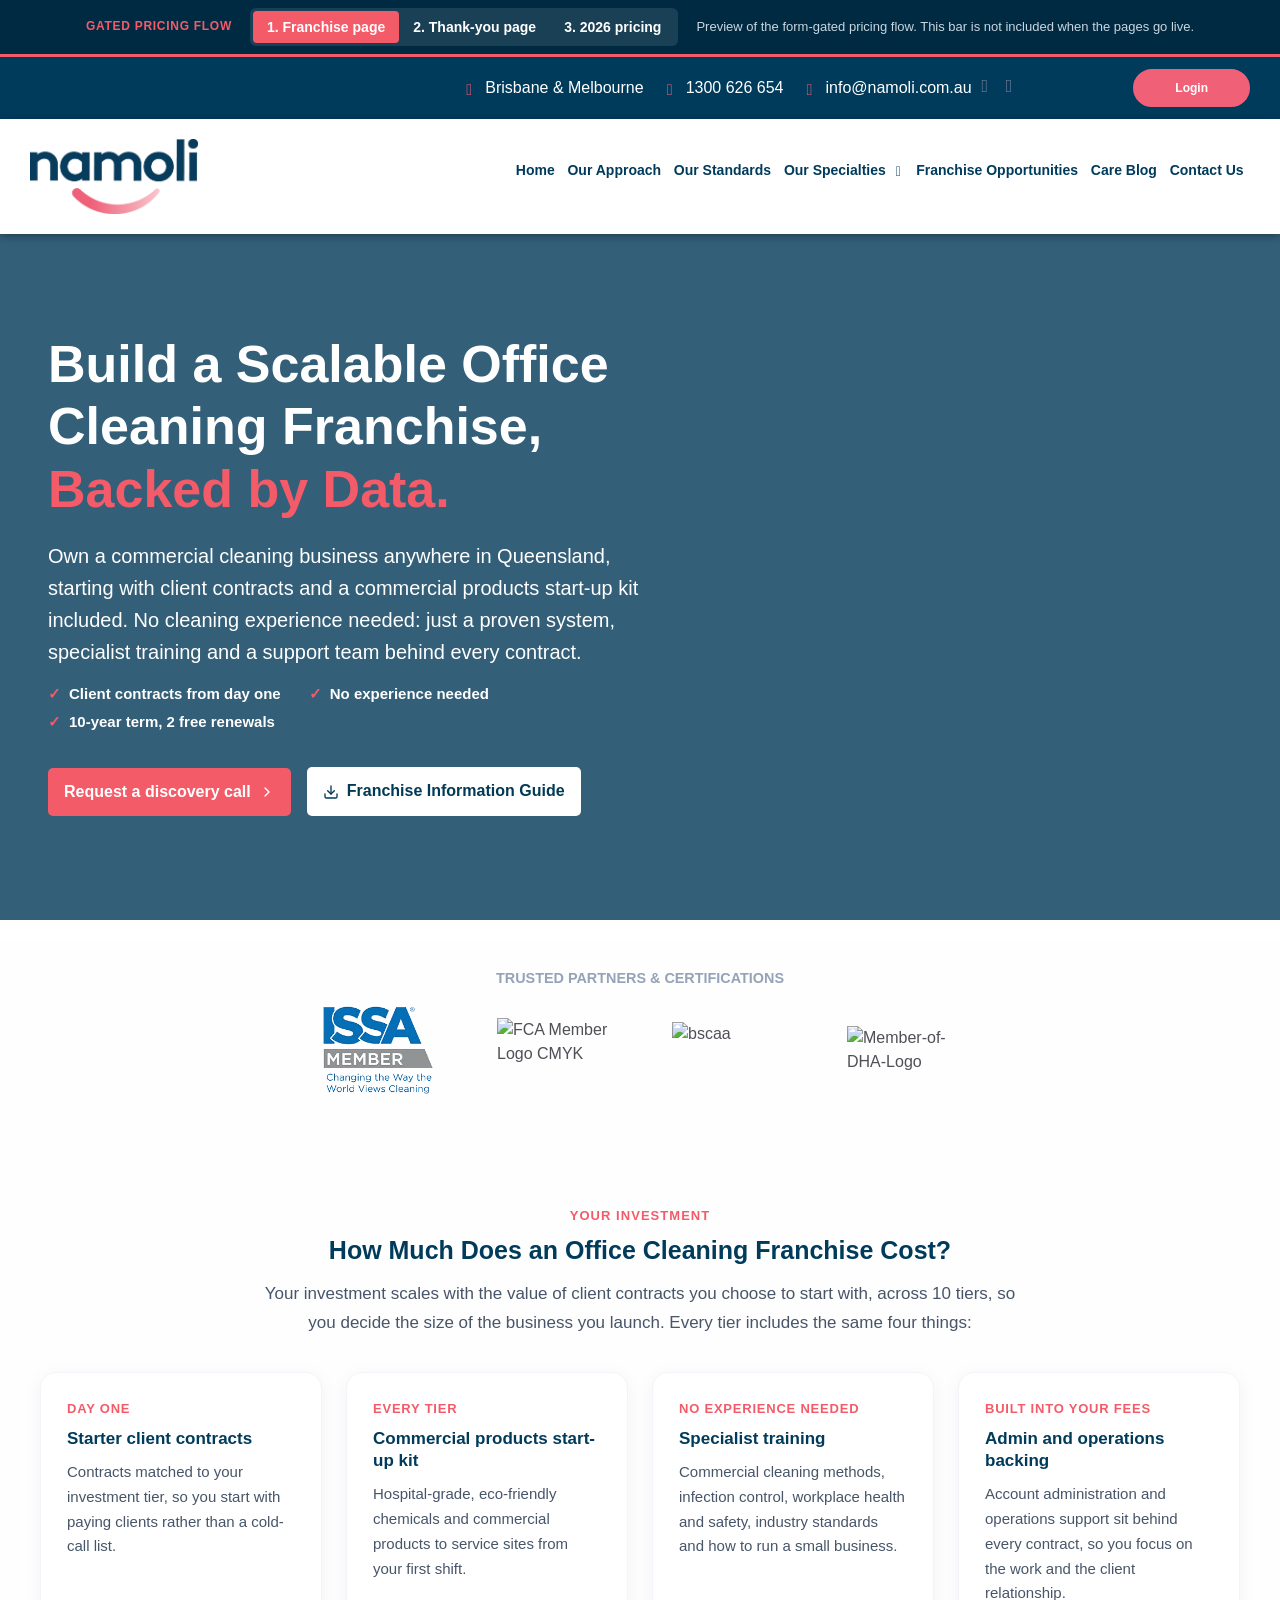
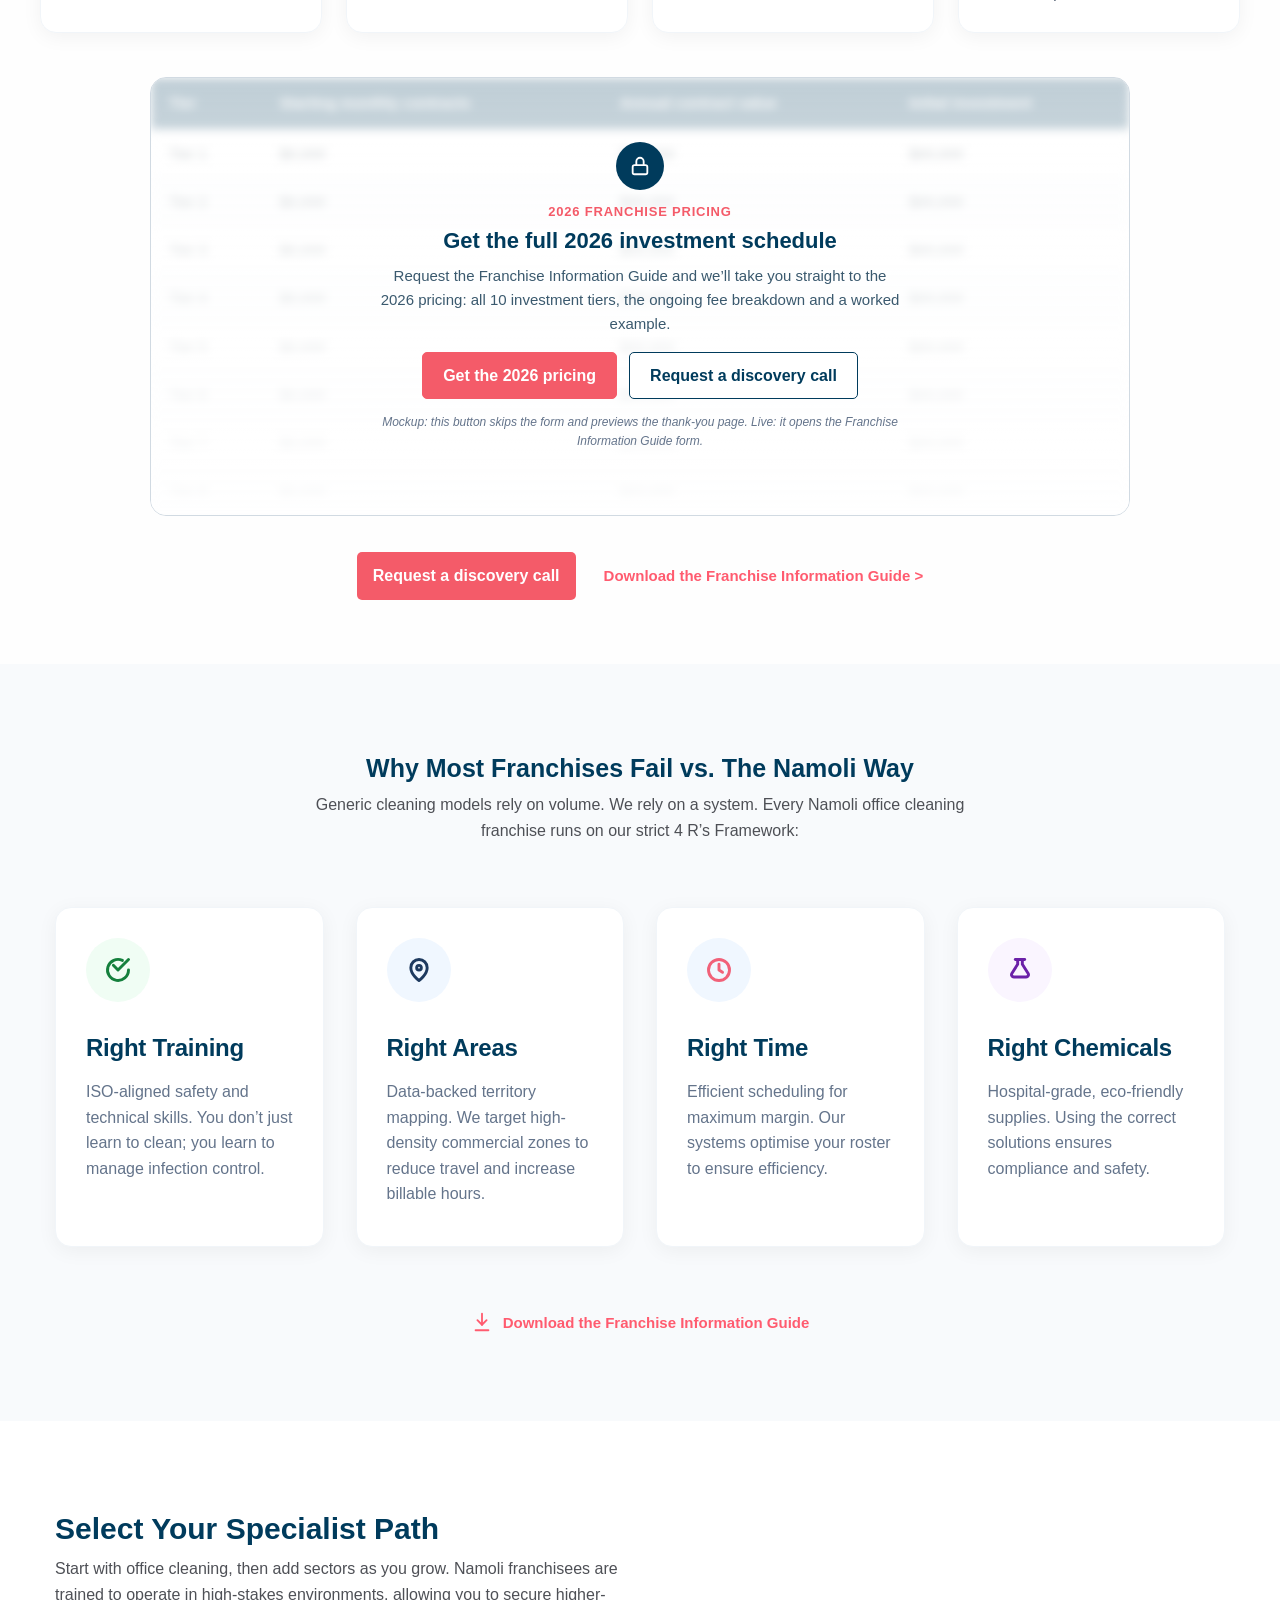
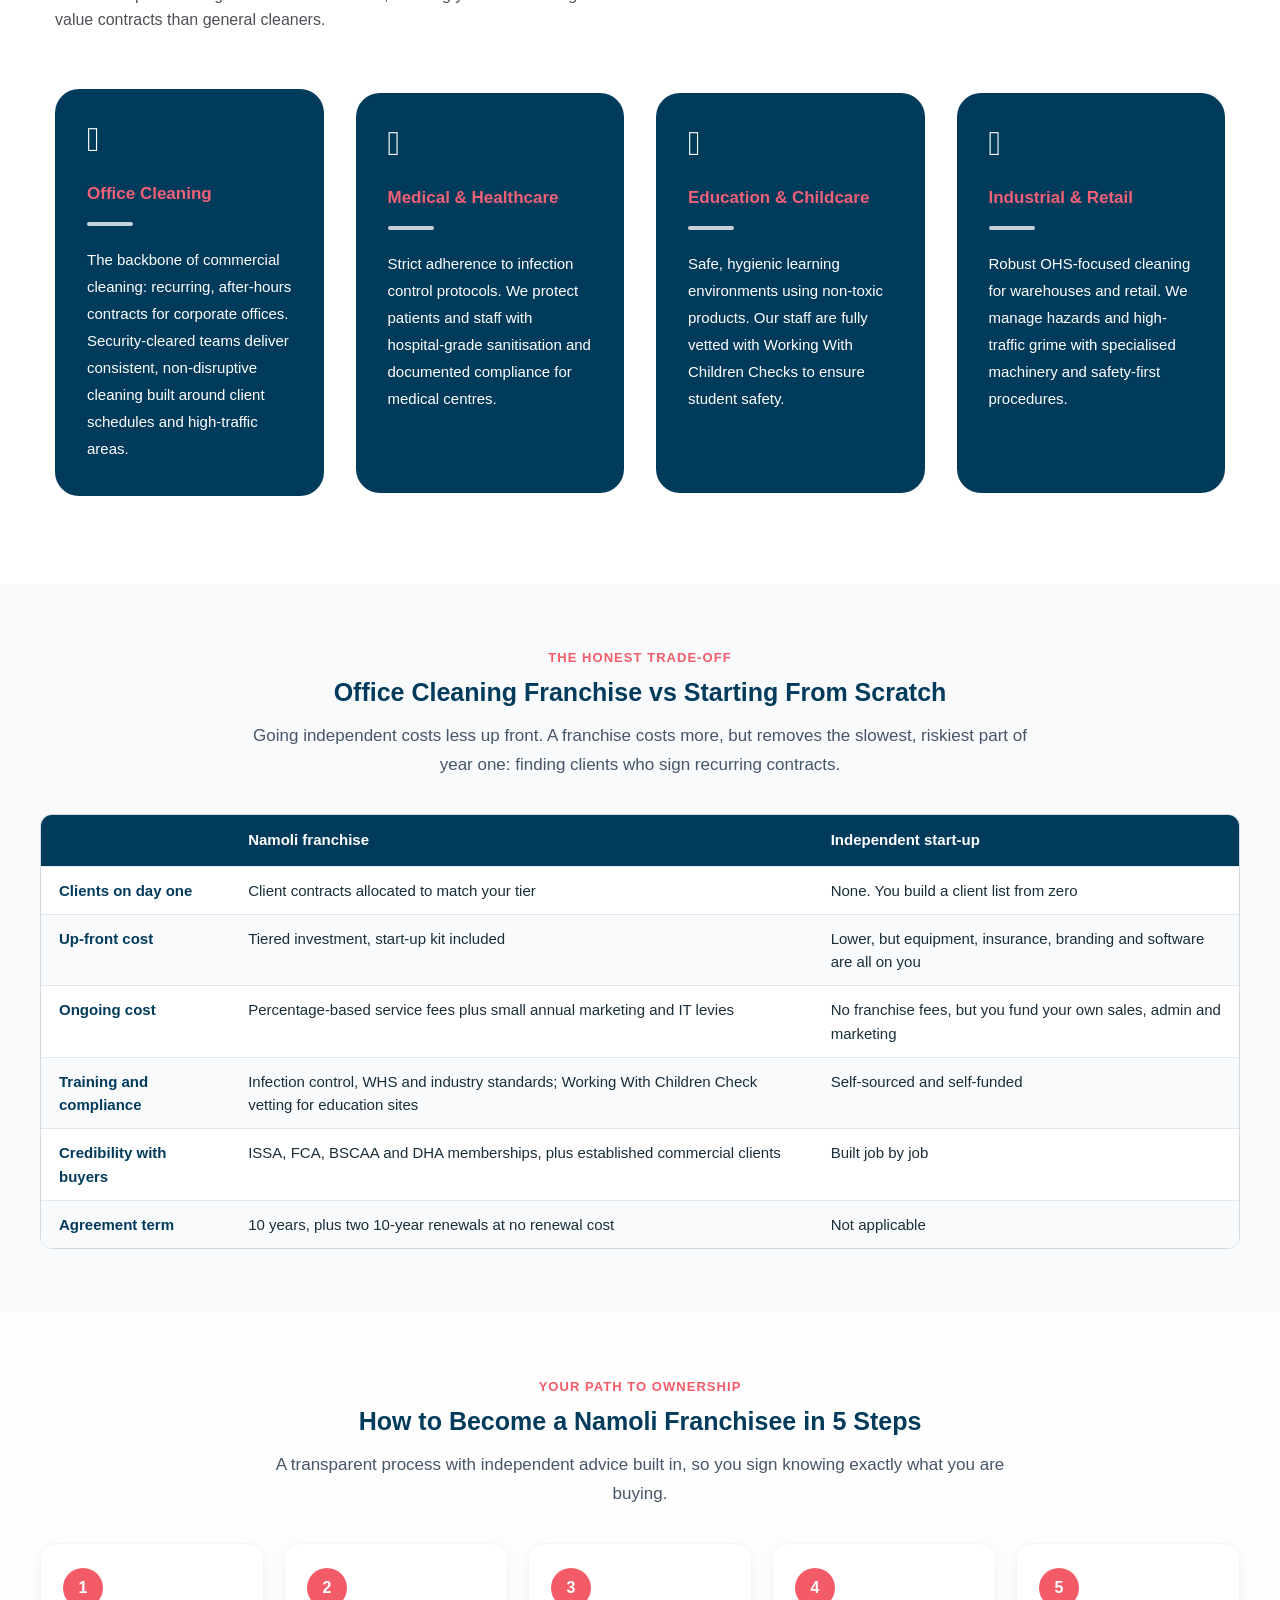
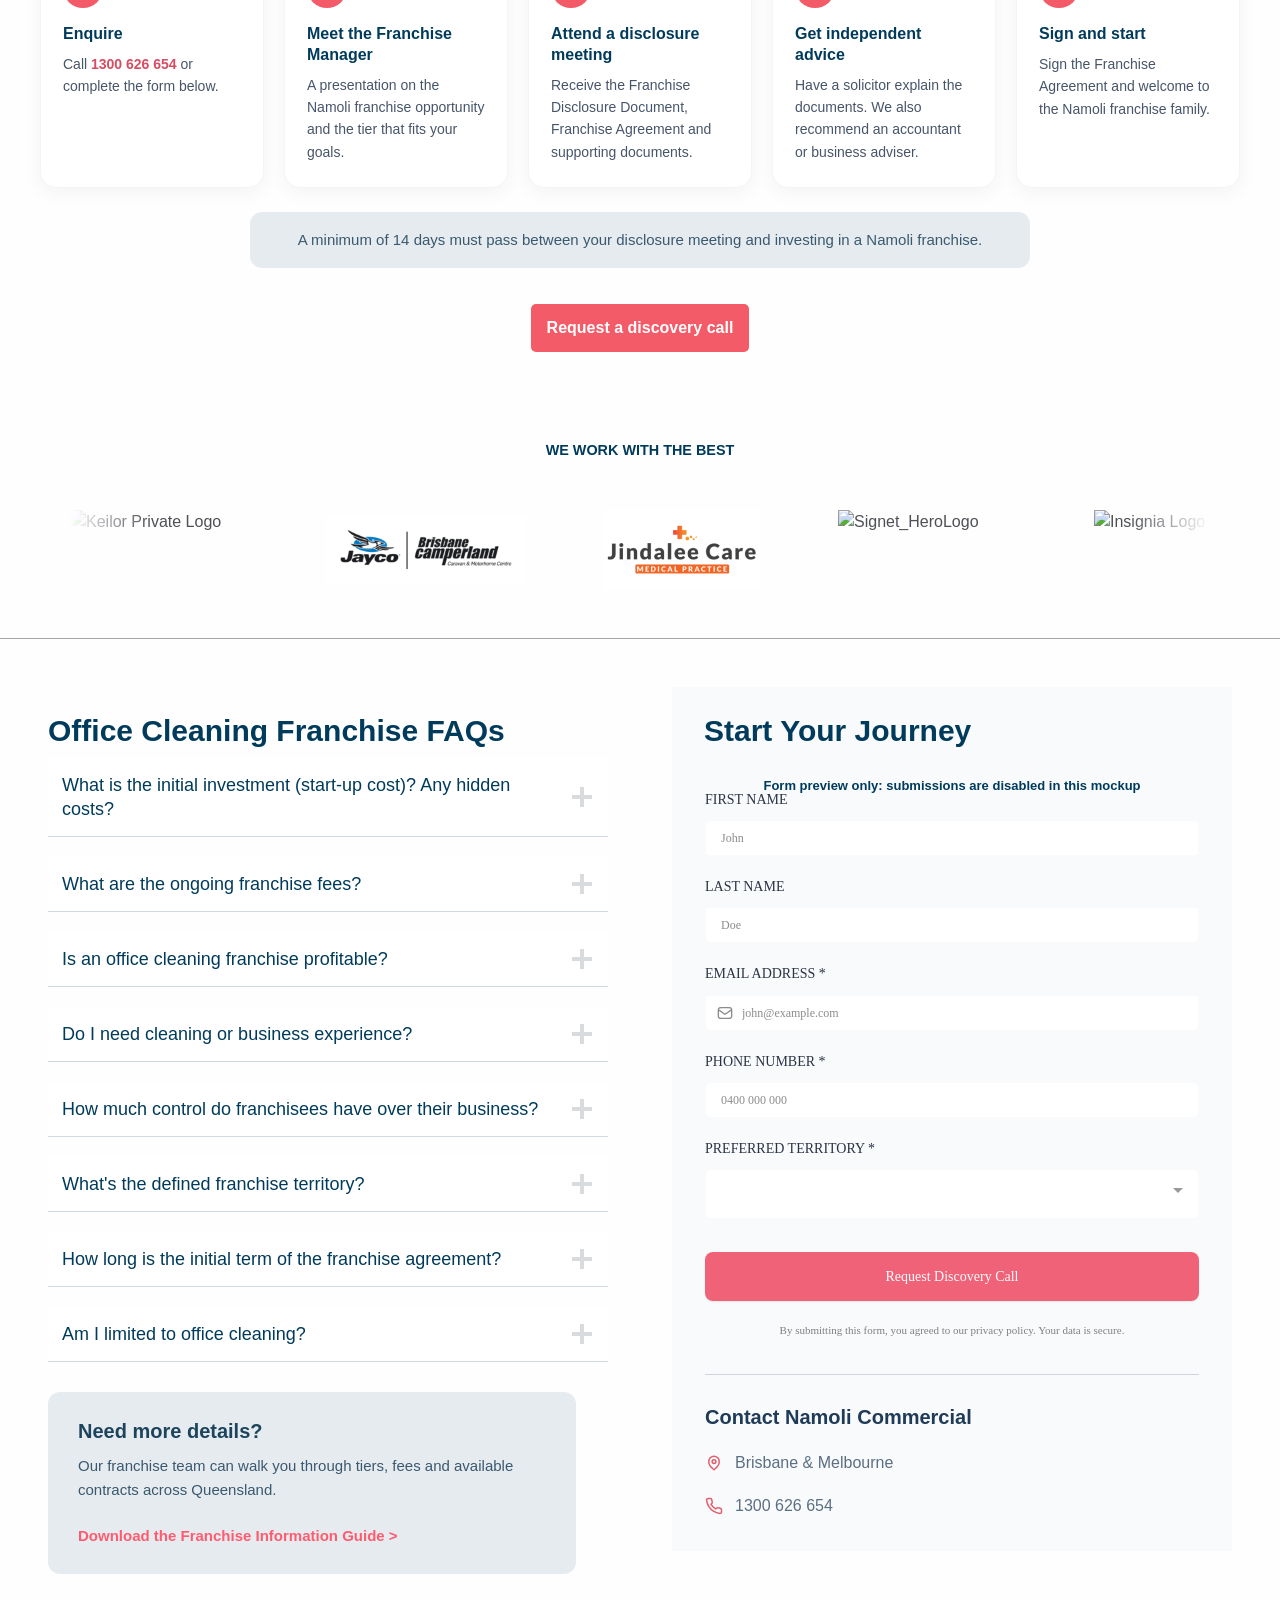
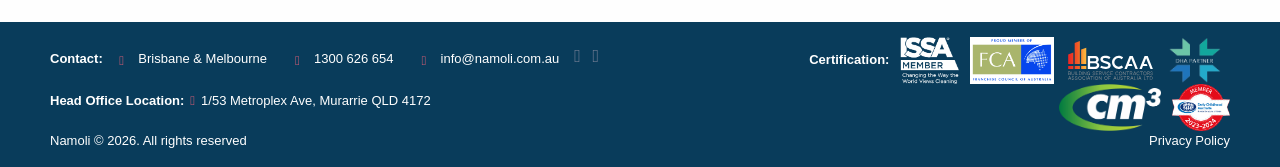
==== commit 0eb30d33: "Replace login gate with form-gated pricing flow and thank-you page - index.html: public page; cost s" ====
--- a/site/index.html
+++ b/site/index.html
@@ -2686,6 +2686,30 @@
 .nf-tag-row{text-align:center;margin:0 0 10px}
 .nf-tag{display:inline-block;vertical-align:middle;padding:3px 10px;border-radius:999px;background:#fff1f3;color:#d64d63;font-size:12px;font-weight:700;letter-spacing:.04em;text-transform:uppercase}
 @media (max-width:767px){.nf-gate-card{position:relative;inset:auto;background:#fff}.nf-gate-teaser{display:none}.nf-gate-card h3{font-size:19px}}
+.nf-mock-submit{display:flex;flex-wrap:wrap;align-items:center;justify-content:center;gap:8px 14px;margin:14px 0 4px;padding:12px;border:1px dashed #f45b69;border-radius:8px;background:#fff7f8}
+.nf-mock-submit span{font-size:12px;color:#64748b;font-style:italic}
+.franchise-iframe{min-height:446px}
+.franchise-box{margin-top:calc(var(--nf-rt-h,52px) + 16px) !important;max-height:calc(100vh - var(--nf-rt-h,52px) - 32px) !important}
+/* Thank-you and 2026 pricing pages */
+.nf-page-hero{background:linear-gradient(135deg,#003857 0%,#002a42 100%);color:#fff;padding:5.5rem 1.5rem 4.5rem;text-align:center}
+.nf-page-hero .nf-wrap{max-width:820px}
+.nf-page-hero h1{color:#fff;font-size:44px;font-weight:700;line-height:1.15;margin:0 0 18px}
+.nf-page-hero h1 span{color:#f45b69}
+.nf-page-hero p{color:#dbe5ec;font-size:18px;line-height:1.7;margin:0 auto 28px;max-width:680px}
+.nf-page-hero .nf-eyebrow{color:#f45b69}
+.nf-hero-icon{display:inline-flex;align-items:center;justify-content:center;width:64px;height:64px;border-radius:50%;background:#f45b69;color:#fff;margin-bottom:18px}
+.nf-hero-icon svg{width:30px !important;height:30px !important}
+.nf-hero-btns{display:flex;flex-wrap:wrap;gap:12px;justify-content:center}
+.nf-btn-light{background:#fff;color:#003b5c;border:1px solid #fff}
+.nf-btn-light:hover,.nf-btn-light:focus{background:#003b5c;color:#fff;border-color:#fff}
+.nf-next{display:grid;grid-template-columns:repeat(3,minmax(0,1fr));gap:24px;margin:0;padding:0;list-style:none;counter-reset:nfnext}
+.nf-next li{counter-increment:nfnext;background:#fff;border:1px solid #f1f5f9;border-radius:16px;padding:26px;box-shadow:0 4px 20px rgba(0,0,0,.05)}
+.nf-next li::before{content:counter(nfnext);display:flex;align-items:center;justify-content:center;width:40px;height:40px;border-radius:50%;background:#003b5c;color:#fff;font-weight:700;margin-bottom:14px}
+.nf-next h3{color:#003b5c;font-size:17px;font-weight:700;margin:0 0 8px}
+.nf-next p{color:#475569;font-size:15px;line-height:1.65;margin:0}
+.nf-next a{color:#d64d63;font-weight:700}
+@media (max-width:1024px){.nf-next{grid-template-columns:1fr}}
+@media (max-width:767px){.nf-page-hero{padding:4rem 1rem 3.5rem}.nf-page-hero h1{font-size:32px}.nf-page-hero p{font-size:16px}}
 /* Review toggle (mockup only) */
 html{margin-top:var(--nf-rt-h,52px) !important}
 header{top:var(--nf-rt-h,52px) !important}
@@ -2744,12 +2768,12 @@
 @media (max-width:1024px){.nf-cards{grid-template-columns:repeat(2,minmax(0,1fr))}.nf-steps{grid-template-columns:repeat(2,minmax(0,1fr))}.nf-split{grid-template-columns:1fr}}
 @media (max-width:767px){.nf-section{padding:3rem 1rem}.nf-cards,.nf-stats,.nf-steps{grid-template-columns:1fr}.nf-wrap h2.nf-h2{font-size:22px}table.nf-table{font-size:14px}.nf-tiers th:nth-child(3),.nf-tiers td:nth-child(3){display:none}.nf-tiers td:first-child{white-space:nowrap}table.nf-table thead tr th{white-space:normal}table.nf-table td,table.nf-table thead tr th{padding:10px 12px}}
 </style>
-<script type="application/ld+json" id="nf-faq-schema">{"@context": "https://schema.org", "@type": "FAQPage", "mainEntity": [{"@type": "Question", "name": "What is the initial investment (start-up cost)? Any hidden costs?", "acceptedAnswer": {"@type": "Answer", "text": "Your investment depends on the tier you choose, which sets the value of client contracts you start with. Every tier includes the commercial products start-up kit. Ongoing fees are a percentage of gross revenue plus small annual marketing and IT levies. Outside the franchise, budget for your vehicle, insurance, wages if you hire staff, and accounting. Members can log in to view the full investment schedule, or request the Franchise Information Guide. All franchise fees are set out in the Disclosure Document before you sign."}}, {"@type": "Question", "name": "What are the ongoing franchise fees?", "acceptedAnswer": {"@type": "Answer", "text": "Ongoing fees cover a royalty, account administration and operations support, charged as a percentage of gross revenue, plus annual marketing and IT levies. The exact figures are in the Franchise Information Guide and the Disclosure Document."}}, {"@type": "Question", "name": "Is an office cleaning franchise profitable?", "acceptedAnswer": {"@type": "Answer", "text": "It can be, but profit depends on your pricing, hours and labour costs, not revenue alone. After franchise fees, the rest of your revenue covers wages, consumables, your vehicle, insurance and tax. Commercial contracts are recurring, which makes income more predictable than one-off residential jobs. Model your numbers with an accountant using the Disclosure Document."}}, {"@type": "Question", "name": "Do I need cleaning or business experience?", "acceptedAnswer": {"@type": "Answer", "text": "No. Every franchisee is trained in commercial cleaning, infection control, workplace health and safety, industry standards and running a small business, then supported by Namoli's systems, processes and leadership team."}}, {"@type": "Question", "name": "How much control do franchisees have over their business?", "acceptedAnswer": {"@type": "Answer", "text": "A great deal. You can hire your own staff, choose the contracts you accept and take on as much work as you want, backed by Namoli's systems, processes, experienced leadership team and ongoing training."}}, {"@type": "Question", "name": "What's the defined franchise territory?", "acceptedAnswer": {"@type": "Answer", "text": "There is no exclusive franchise territory. You can operate anywhere in Queensland, provided the locations sit within the state territory outlined in your Franchise Agreement and Namoli can reasonably support operations there."}}, {"@type": "Question", "name": "How long is the initial term of the franchise agreement?", "acceptedAnswer": {"@type": "Answer", "text": "The initial term is 10 years. You can then renew for two further 10-year periods with zero renewal costs."}}, {"@type": "Question", "name": "Am I limited to office cleaning?", "acceptedAnswer": {"@type": "Answer", "text": "No. Namoli franchisees service a wide range of commercial clients, including offices, medical centres, childcare facilities, schools, industrial sites, retail and hospitality venues, provided they meet any required compliance or industry-specific standards."}}]}</script>
+<script type="application/ld+json" id="nf-faq-schema">{"@context": "https://schema.org", "@type": "FAQPage", "mainEntity": [{"@type": "Question", "name": "What is the initial investment (start-up cost)? Any hidden costs?", "acceptedAnswer": {"@type": "Answer", "text": "Your investment depends on the tier you choose, which sets the value of client contracts you start with. Every tier includes the commercial products start-up kit. Ongoing fees are a percentage of gross revenue plus small annual marketing and IT levies. Outside the franchise, budget for your vehicle, insurance, wages if you hire staff, and accounting. Request the Franchise Information Guide to get the full 2026 investment schedule. All franchise fees are set out in the Disclosure Document before you sign."}}, {"@type": "Question", "name": "What are the ongoing franchise fees?", "acceptedAnswer": {"@type": "Answer", "text": "Ongoing fees cover a royalty, account administration and operations support, charged as a percentage of gross revenue, plus annual marketing and IT levies. The exact figures are in the Franchise Information Guide and the Disclosure Document."}}, {"@type": "Question", "name": "Is an office cleaning franchise profitable?", "acceptedAnswer": {"@type": "Answer", "text": "It can be, but profit depends on your pricing, hours and labour costs, not revenue alone. After franchise fees, the rest of your revenue covers wages, consumables, your vehicle, insurance and tax. Commercial contracts are recurring, which makes income more predictable than one-off residential jobs. Model your numbers with an accountant using the Disclosure Document."}}, {"@type": "Question", "name": "Do I need cleaning or business experience?", "acceptedAnswer": {"@type": "Answer", "text": "No. Every franchisee is trained in commercial cleaning, infection control, workplace health and safety, industry standards and running a small business, then supported by Namoli's systems, processes and leadership team."}}, {"@type": "Question", "name": "How much control do franchisees have over their business?", "acceptedAnswer": {"@type": "Answer", "text": "A great deal. You can hire your own staff, choose the contracts you accept and take on as much work as you want, backed by Namoli's systems, processes, experienced leadership team and ongoing training."}}, {"@type": "Question", "name": "What's the defined franchise territory?", "acceptedAnswer": {"@type": "Answer", "text": "There is no exclusive franchise territory. You can operate anywhere in Queensland, provided the locations sit within the state territory outlined in your Franchise Agreement and Namoli can reasonably support operations there."}}, {"@type": "Question", "name": "How long is the initial term of the franchise agreement?", "acceptedAnswer": {"@type": "Answer", "text": "The initial term is 10 years. You can then renew for two further 10-year periods with zero renewal costs."}}, {"@type": "Question", "name": "Am I limited to office cleaning?", "acceptedAnswer": {"@type": "Answer", "text": "No. Namoli franchisees service a wide range of commercial clients, including offices, medical centres, childcare facilities, schools, industrial sites, retail and hospitality venues, provided they meet any required compliance or industry-specific standards."}}]}</script>
 </head>
 				
 	<body class="wp-singular page-template-default page page-id-1508739 wp-theme-launchpad-platform wp-child-theme-launchpad-platform-child page-banner-hidden sticky-header hb0 full-width-layout header-light footer-dark with-top-header page-franchise customize-support scrolled-up" cz-shortcut-listen="true">
 <!-- REVIEW TOGGLE: mockup only, remove before go-live -->
-<div id="nf-review-toggle" role="region" aria-label="Mockup version toggle"><span class="nf-rt-label">Gated pricing preview</span><span class="nf-rt-switch"><a href="index.html" aria-current="page">Logged out (public)</a><a href="member.html">Logged in (member)</a></span><span class="nf-rt-note">Simulates the member login for review. This toggle is not included when the page goes live.</span></div>
+<div id="nf-review-toggle" role="region" aria-label="Mockup version toggle"><span class="nf-rt-label">Gated pricing flow</span><span class="nf-rt-switch"><a href="index.html" aria-current="page">1. Franchise page</a><a href="thank-you.html">2. Thank-you page</a><a href="pricing-2026.html">3. 2026 pricing</a></span><span class="nf-rt-note">Preview of the form-gated pricing flow. This bar is not included when the pages go live.</span></div>
 <script>(function(){function s(){var t=document.getElementById("nf-review-toggle");if(t)document.documentElement.style.setProperty("--nf-rt-h",t.offsetHeight+"px")}s();window.addEventListener("load",s);window.addEventListener("resize",s)})();</script>
 
 
@@ -2792,7 +2816,7 @@
 <li id="menu-item-1834466" class="menu-item menu-item-type-post_type menu-item-object-page current-menu-item page_item page-item-1508739 current_page_item menu-item-1834466 active" role="treeitem"><a href="https://www.namoli.com.au/franchise/" aria-current="page">Franchise Opportunities</a></li>
 <li id="menu-item-248" class="menu-item menu-item-type-post_type menu-item-object-page menu-item-248" role="treeitem"><a href="https://www.namoli.com.au/blog/">Care Blog</a></li>
 <li id="menu-item-1195" class="menu-item menu-item-type-post_type menu-item-object-page menu-item-1195" role="treeitem"><a href="https://www.namoli.com.au/contact/">Contact Us</a></li>
-<li id="menu-item-45563" class="mobile-login-menu menu-item menu-item-type-post_type menu-item-object-page menu-item-45563" role="treeitem"><a href="member.html#franchise-cost">Login</a></li>
+<li id="menu-item-45563" class="mobile-login-menu menu-item menu-item-type-post_type menu-item-object-page menu-item-45563" role="treeitem"><a href="https://www.namoli.com.au/member-login/">Login</a></li>
 <li id="menu-item-45599" class="mobile-portal-menu menu-item menu-item-type-post_type menu-item-object-page menu-item-45599" role="treeitem"><a href="https://www.namoli.com.au/portal/">Portal</a></li>
 </ul>
 				
@@ -2812,7 +2836,7 @@
 <li class="menu-item menu-item-type-post_type menu-item-object-page current-menu-item page_item page-item-1508739 current_page_item menu-item-1834466 active"><a href="https://www.namoli.com.au/franchise/" aria-current="page">Franchise Opportunities</a></li>
 <li class="menu-item menu-item-type-post_type menu-item-object-page menu-item-248"><a href="https://www.namoli.com.au/blog/">Care Blog</a></li>
 <li class="menu-item menu-item-type-post_type menu-item-object-page menu-item-1195"><a href="https://www.namoli.com.au/contact/">Contact Us</a></li>
-<li class="mobile-login-menu menu-item menu-item-type-post_type menu-item-object-page menu-item-45563"><a href="member.html#franchise-cost">Login</a></li>
+<li class="mobile-login-menu menu-item menu-item-type-post_type menu-item-object-page menu-item-45563"><a href="https://www.namoli.com.au/member-login/">Login</a></li>
 <li class="mobile-portal-menu menu-item menu-item-type-post_type menu-item-object-page menu-item-45599"><a href="https://www.namoli.com.au/portal/">Portal</a></li>
 </ul></div></div><div id="nav_menu-4" class="widget widget_nav_menu"><div class="menu-main-menu-container"><ul id="menu-main-menu-2" class="menu"><li class="menu-item menu-item-type-post_type menu-item-object-page menu-item-home menu-item-1361"><a href="https://www.namoli.com.au/">Home</a></li>
 <li class="menu-item menu-item-type-post_type menu-item-object-page menu-item-249"><a href="https://www.namoli.com.au/about-us/">Our Approach</a></li>
@@ -2830,7 +2854,7 @@
 <li class="menu-item menu-item-type-post_type menu-item-object-page current-menu-item page_item page-item-1508739 current_page_item menu-item-1834466 active"><a href="https://www.namoli.com.au/franchise/" aria-current="page">Franchise Opportunities</a></li>
 <li class="menu-item menu-item-type-post_type menu-item-object-page menu-item-248"><a href="https://www.namoli.com.au/blog/">Care Blog</a></li>
 <li class="menu-item menu-item-type-post_type menu-item-object-page menu-item-1195"><a href="https://www.namoli.com.au/contact/">Contact Us</a></li>
-<li class="mobile-login-menu menu-item menu-item-type-post_type menu-item-object-page menu-item-45563"><a href="member.html#franchise-cost">Login</a></li>
+<li class="mobile-login-menu menu-item menu-item-type-post_type menu-item-object-page menu-item-45563"><a href="https://www.namoli.com.au/member-login/">Login</a></li>
 <li class="mobile-portal-menu menu-item menu-item-type-post_type menu-item-object-page menu-item-45599"><a href="https://www.namoli.com.au/portal/">Portal</a></li>
 </ul></div></div>
 				
@@ -2857,7 +2881,7 @@
 				<li><a href="https://au.linkedin.com/company/namoli-commercial-cleaning" rel="noopener" target="_blank"><span class="hidden">Linkedin</span><i class="fab fa-linkedin-in" aria-hidden="true"></i></a></li>
 			</ul>
 		</div> <ul id="menu-top-menu" class="vertical small-horizontal menu menu dropdown" data-responsive-menu="accordion medium-dropdown" role="menubar" data-t="cvmfqs-t" data-mutate="o7ifci-responsive-menu"><li id="menu-item-3563" class="my-account-btn members-btns menu-item menu-item-type-custom menu-item-object-custom menu-item-3563" role="menuitem"><a href="https://www.namoli.com.au/portal/">My Account</a></li>
-<li id="menu-item-3565" class="login-btn members-btns menu-item menu-item-type-custom menu-item-object-custom menu-item-3565" role="menuitem"><a href="member.html#franchise-cost">Login</a></li>
+<li id="menu-item-3565" class="login-btn members-btns menu-item menu-item-type-custom menu-item-object-custom menu-item-3565" role="menuitem"><a href="https://www.namoli.com.au/member-login/">Login</a></li>
 </ul><p></p>
 </div>
  
@@ -2896,7 +2920,7 @@
 <li class="menu-item menu-item-type-post_type menu-item-object-page current-menu-item page_item page-item-1508739 current_page_item menu-item-1834466 active" role="menuitem"><a href="https://www.namoli.com.au/franchise/" aria-current="page">Franchise Opportunities</a></li>
 <li class="menu-item menu-item-type-post_type menu-item-object-page menu-item-248" role="menuitem"><a href="https://www.namoli.com.au/blog/">Care Blog</a></li>
 <li class="menu-item menu-item-type-post_type menu-item-object-page menu-item-1195" role="menuitem"><a href="https://www.namoli.com.au/contact/">Contact Us</a></li>
-<li class="mobile-login-menu menu-item menu-item-type-post_type menu-item-object-page menu-item-45563" role="menuitem"><a href="member.html#franchise-cost">Login</a></li>
+<li class="mobile-login-menu menu-item menu-item-type-post_type menu-item-object-page menu-item-45563" role="menuitem"><a href="https://www.namoli.com.au/member-login/">Login</a></li>
 <li class="mobile-portal-menu menu-item menu-item-type-post_type menu-item-object-page menu-item-45599" role="menuitem"><a href="https://www.namoli.com.au/portal/">Portal</a></li>
 </ul>
 						</div>
@@ -3075,12 +3099,11 @@
 <div class="nf-gate-teaser" aria-hidden="true"><table class="nf-table"><thead><tr><th>Tier</th><th>Starting monthly contracts</th><th>Annual contract value</th><th>Initial investment</th></tr></thead><tbody><tr><td>Tier 1</td><td>$#,###</td><td>$##,###</td><td>$##,###</td></tr><tr><td>Tier 2</td><td>$#,###</td><td>$##,###</td><td>$##,###</td></tr><tr><td>Tier 3</td><td>$#,###</td><td>$##,###</td><td>$##,###</td></tr><tr><td>Tier 4</td><td>$#,###</td><td>$##,###</td><td>$##,###</td></tr><tr><td>Tier 5</td><td>$#,###</td><td>$##,###</td><td>$##,###</td></tr><tr><td>Tier 6</td><td>$#,###</td><td>$##,###</td><td>$##,###</td></tr><tr><td>Tier 7</td><td>$#,###</td><td>$##,###</td><td>$##,###</td></tr><tr><td>Tier 8</td><td>$#,###</td><td>$##,###</td><td>$##,###</td></tr></tbody></table></div>
 <div class="nf-gate-card">
 <span class="nf-gate-lock" aria-hidden="true"><svg width="22" height="22" viewBox="0 0 24 24" fill="none" stroke="currentColor" stroke-width="2" stroke-linecap="round" stroke-linejoin="round"><rect x="4" y="11" width="16" height="10" rx="2"/><path d="M8 11V7a4 4 0 0 1 8 0v4"/></svg></span>
-<span class="nf-k">Members only</span>
-<h3>See the full investment schedule</h3>
-<p>Log in or create a free account to view all 10 investment tiers, the ongoing fee breakdown and a worked example.</p>
-<div class="nf-gate-btns"><a class="nf-btn nf-btn-primary" href="member.html#franchise-cost">Log in to view pricing</a><a class="nf-btn nf-btn-ghost" href="member.html#franchise-cost">Create an account</a></div>
-<p class="nf-gate-alt">Prefer to talk it through? <a href="#contact-form">Request a discovery call</a> or download the Franchise Information Guide.</p>
-<p class="nf-mock-note">Mockup: both buttons preview the logged-in view. Live: /member-login/ and /register/.</p>
+<span class="nf-k">2026 franchise pricing</span>
+<h3>Get the full 2026 investment schedule</h3>
+<p>Request the Franchise Information Guide and we&rsquo;ll take you straight to the 2026 pricing: all 10 investment tiers, the ongoing fee breakdown and a worked example.</p>
+<div class="nf-gate-btns"><a class="nf-btn nf-btn-primary nf-open-guide" href="thank-you.html">Get the 2026 pricing</a><a class="nf-btn nf-btn-ghost" href="#contact-form">Request a discovery call</a></div>
+<p class="nf-mock-note">Mockup: this button skips the form and previews the thank-you page. Live: it opens the Franchise Information Guide form.</p>
 </div>
 </div>
 <div class="nf-ctas"><div class="wp-block-kadence-advancedbtn kb-buttons-wrap kb-btns1508739_763ee9-e3"><a class="kb-button kt-button button kb-btn1508739_e7e403-87 kt-btn-size-small kt-btn-width-type-auto kb-btn-global-fill kt-btn-has-text-true wp-block-kadence-singlebtn" href="#contact-form"><span class="kt-btn-inner-text">Request a discovery call</span></a></div><div class="guide-link-wrap" style="width:auto"><a href="https://www.namoli.com.au/franchise/#" class="open-form-btn"><span>Download the Franchise Information Guide &gt;</span></a></div></div>
@@ -3539,7 +3562,7 @@
 
 <div class="wp-block-kadence-accordion alignnone"><div class="kt-accordion-wrap kt-accordion-id1508739_ac6b20-6b kt-accordion-has-8-panes kt-active-pane-0 kt-accordion-block kt-pane-header-alignment-left kt-accodion-icon-style-xclose kt-accodion-icon-side-right" style="max-width:none"><div class="kt-accordion-inner-wrap kt-accordion-initialized" data-allow-multiple-open="false" data-start-open="none">
 <div class="wp-block-kadence-pane kt-accordion-pane kt-accordion-pane-1 kt-pane1508739_8c9f5c-1c"><div class="kt-accordion-header-wrap"><button class="kt-blocks-accordion-header kt-acccordion-button-label-show kt-accordion-panel-active" type="button" id="kt-accordion-header-408128" aria-controls="kt-accordion-panel-408128" data-kt-accordion-header-id="0" aria-expanded="true"><span class="kt-blocks-accordion-title-wrap"><span class="kt-blocks-accordion-title">What is the initial investment (start-up cost)? Any hidden costs?</span></span><span class="kt-blocks-accordion-icon-trigger"></span></button></div><div class="kt-accordion-panel kt-accordion-panel-active" id="kt-accordion-panel-408128" aria-labelledby="kt-accordion-header-408128" role="region" data-panel-height="0px" style=""><div class="kt-accordion-panel-inner">
-<p class="wp-block-paragraph">Your investment depends on the tier you choose, which sets the value of client contracts you start with. Every tier includes the commercial products start-up kit. Ongoing fees are a percentage of gross revenue plus small annual marketing and IT levies. Outside the franchise, budget for your vehicle, insurance, wages if you hire staff, and accounting. Members can log in to view the full investment schedule, or request the Franchise Information Guide. All franchise fees are set out in the Disclosure Document before you sign.</p>
+<p class="wp-block-paragraph">Your investment depends on the tier you choose, which sets the value of client contracts you start with. Every tier includes the commercial products start-up kit. Ongoing fees are a percentage of gross revenue plus small annual marketing and IT levies. Outside the franchise, budget for your vehicle, insurance, wages if you hire staff, and accounting. Request the Franchise Information Guide to get the full 2026 investment schedule. All franchise fees are set out in the Disclosure Document before you sign.</p>
 </div></div></div>
 
 
@@ -4051,7 +4074,7 @@
     <button type="button" class="franchise-close" aria-label="Close modal">×</button>
 
     <div class="form-container" style="display: block;">
-      <iframe src="assets/bv9CXKK0Xijfy4JYrQlO.html" class="franchise-iframe" data-initial-iframe-hidden="true" data-unique-id-mapped="true" id="ghl_embed___1" style="opacity: 1; visibility: visible; pointer-events: auto; position: relative; overflow: auto; height: 446px; display: block;" data-layout-iframe-id="ghl_embed___1" data-iframe-resizer-initialized="true" scrolling="yes"></iframe>
+      <iframe src="assets/bv9CXKK0Xijfy4JYrQlO.html" class="franchise-iframe" data-initial-iframe-hidden="true" data-unique-id-mapped="true" id="ghl_embed___1" style="opacity: 1; visibility: visible; pointer-events: auto; position: relative; overflow: auto; height: 446px; display: block;" data-layout-iframe-id="ghl_embed___1" data-iframe-resizer-initialized="true" scrolling="yes"></iframe><div class="nf-mock-submit"><a class="nf-btn nf-btn-primary" href="thank-you.html">Preview: submit form</a><span>Mockup only. Live: the form redirects to the thank-you page on submit.</span></div>
     </div>
 
     <div class="download-container" style="display:none; text-align:center;">
@@ -4067,7 +4090,7 @@
     <button type="button" class="franchise-close" aria-label="Close modal">×</button>
 
     <div class="form-container">
-      <iframe src="assets/bv9CXKK0Xijfy4JYrQlO(1).html" class="franchise-iframe" data-initial-iframe-hidden="true" data-unique-id-mapped="true" id="ghl_embed___2" style="opacity: 1; visibility: visible; pointer-events: auto; position: relative; overflow: auto; height: 5px; display: block;" data-layout-iframe-id="ghl_embed___2" data-iframe-resizer-initialized="true" scrolling="yes"></iframe>
+      <iframe src="assets/bv9CXKK0Xijfy4JYrQlO(1).html" class="franchise-iframe" data-initial-iframe-hidden="true" data-unique-id-mapped="true" id="ghl_embed___2" style="opacity: 1; visibility: visible; pointer-events: auto; position: relative; overflow: auto; height: 5px; display: block;" data-layout-iframe-id="ghl_embed___2" data-iframe-resizer-initialized="true" scrolling="yes"></iframe><div class="nf-mock-submit"><a class="nf-btn nf-btn-primary" href="thank-you.html">Preview: submit form</a><span>Mockup only. Live: the form redirects to the thank-you page on submit.</span></div>
     </div>
 
     <div class="download-container" style="display:none; text-align:center;">
